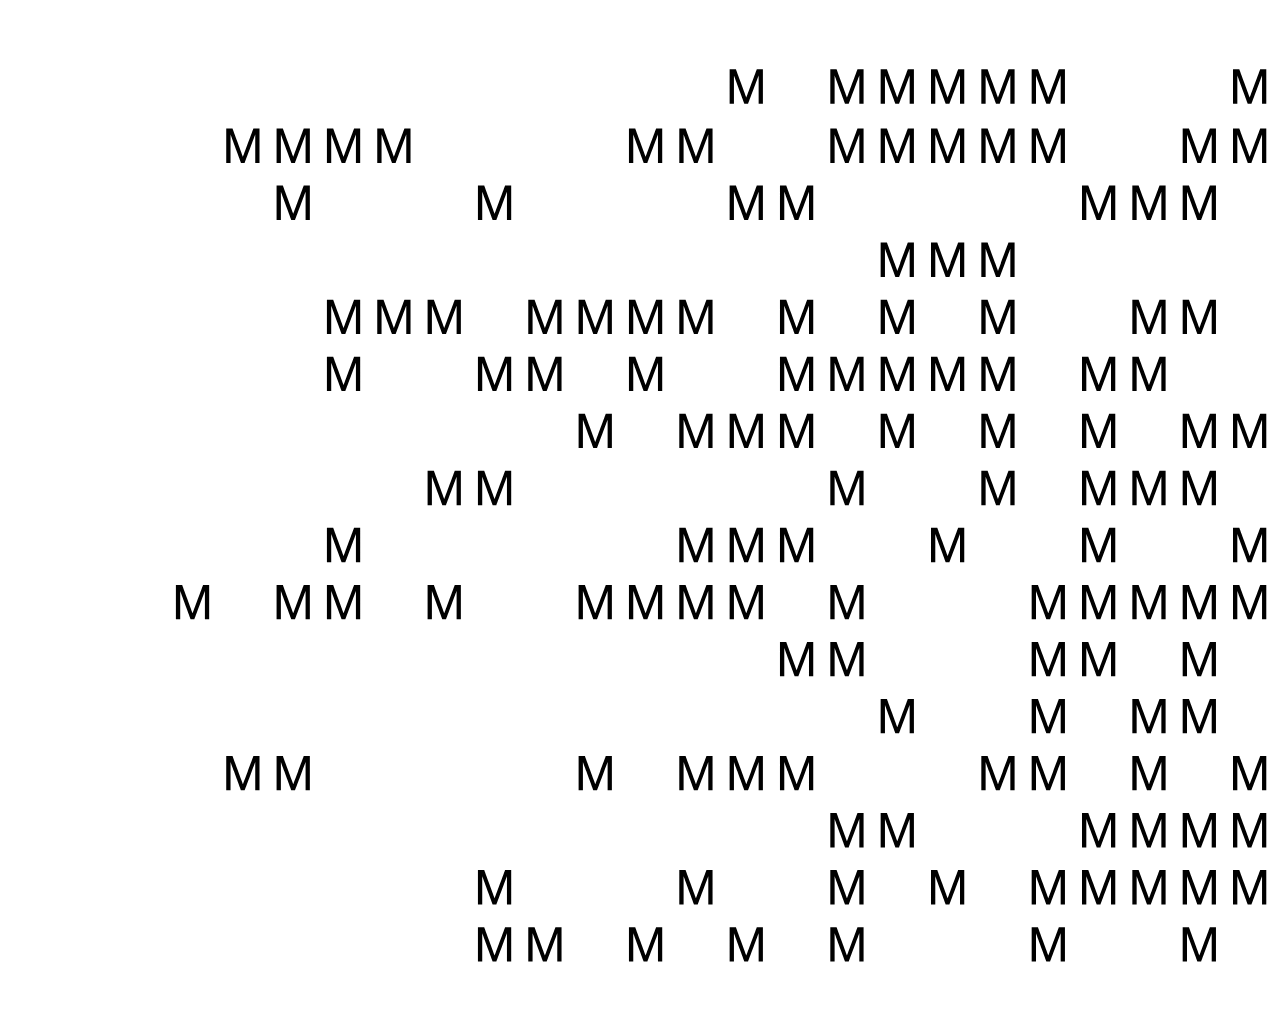
==== base_di_partenza/index.html @ 6d34a933 "Initial Commit" ====
<!DOCTYPE html>
<html lang="en">

<head>
    <meta charset="UTF-8">
    <meta http-equiv="X-UA-Compatible" content="IE=edge">
    <meta name="viewport" content="width=device-width, initial-scale=1.0">
    <!--aggiungi link al reset.css -->
    <title>Document</title>
</head>

<body>


    <!-- ARTWORK con "M" ripetute -->
    <svg xmlns="http://www.w3.org/2000/svg" viewBox="0 0 585 462" width="585" height="462"
        preserveAspectRatio="xMidYMid meet"
        style="width: 100%; height: 100%; transform: translate3d(0px, 0px, 0px); content-visibility: visible;">
        <defs>
            <clipPath id="__lottie_element_3372">
                <rect width="585" height="462" x="0" y="0"></rect>
            </clipPath>
        </defs>
        <g clip-path="url(#__lottie_element_3372)">
            <g fill="rgb(0,0,0)" font-size="22" font-family="Shne" font-style="normal" font-weight="normal" aria-label=" M M M M M M M M M M M M M M
            M M M M M M M M M M M M M M M M M M M M M
           M M M M M M M M M M M M M M M M M M M M M M M M M
            M M M M M M M M M M M M
            M M M M M M M M M M M M M M M M M M M
            M M M M M M M M M M M M M M M M M M M M M
            M M M M M M M M M M M M M M
           M M M M M M M M M M M M M M M M M
           M M M M M M M M M M M M M M M M M M M
            M M M M M M M M M M M M M M M M M M M M M M M
           M M M M M M M M M M M M
            M M M M M M M M M M M M
            M M M M M M M M M M M M M M M M M M M M M
            M M M M M M M M M M M
            M M M M M M M M M M M M M M M M M
            M M M M M M M M M M M M M M M M
           " transform="matrix(1,0,0,1,291,232)" opacity="1" style="display: block;">
                <g stroke-linecap="butt" stroke-linejoin="round" stroke-miterlimit="4"
                    transform="matrix(1,0,0,1,-33.238014221191406,-187.70428466796875)" opacity="0"
                    style="display: inherit;">
                    <g transform="scale(0.22,0.22)">
                        <g style="display: none;"></g>
                    </g>
                </g>
                <g stroke-linecap="butt" stroke-linejoin="round" stroke-miterlimit="4"
                    transform="matrix(1,0,0,1,-28.6619930267334,-187.70428466796875)" opacity="0"
                    style="display: inherit;">
                    <g transform="scale(0.22,0.22)">
                        <g transform="matrix(1,0,0,1,0,0)" opacity="1" style="display: block;">
                            <path
                                d=" M46.82899856567383,0 C46.82899856567383,0 68.98500061035156,-59.518001556396484 68.98500061035156,-59.518001556396484 C68.98500061035156,-59.518001556396484 68.98500061035156,0 68.98500061035156,0 C68.98500061035156,0 77.947998046875,0 77.947998046875,0 C77.947998046875,0 77.947998046875,-72.30799865722656 77.947998046875,-72.30799865722656 C77.947998046875,-72.30799865722656 65.15799713134766,-72.30799865722656 65.15799713134766,-72.30799865722656 C65.15799713134766,-72.30799865722656 43.10300064086914,-12.890999794006348 43.10300064086914,-12.890999794006348 C43.10300064086914,-12.890999794006348 21.14900016784668,-72.30799865722656 21.14900016784668,-72.30799865722656 C21.14900016784668,-72.30799865722656 7.955999851226807,-72.30799865722656 7.955999851226807,-72.30799865722656 C7.955999851226807,-72.30799865722656 7.955999851226807,0 7.955999851226807,0 C7.955999851226807,0 17.020000457763672,0 17.020000457763672,0 C17.020000457763672,0 17.020000457763672,-59.518001556396484 17.020000457763672,-59.518001556396484 C17.020000457763672,-59.518001556396484 39.07500076293945,0 39.07500076293945,0 C39.07500076293945,0 46.82899856567383,0 46.82899856567383,0z">
                            </path>
                            <g opacity="1" transform="matrix(1,0,0,1,0,0)"></g>
                        </g>
                    </g>
                </g>
                <g stroke-linecap="butt" stroke-linejoin="round" stroke-miterlimit="4"
                    transform="matrix(1,0,0,1,-9.940010070800781,-187.70428466796875)" opacity="0"
                    style="display: inherit;">
                    <g transform="scale(0.22,0.22)">
                        <g style="display: none;"></g>
                    </g>
                </g>
                <g stroke-linecap="butt" stroke-linejoin="round" stroke-miterlimit="4"
                    transform="matrix(1,0,0,1,-5.363988876342773,-187.70428466796875)" opacity="0"
                    style="display: inherit;">
                    <g transform="scale(0.22,0.22)">
                        <g transform="matrix(1,0,0,1,0,0)" opacity="1" style="display: block;">
                            <path
                                d=" M46.82899856567383,0 C46.82899856567383,0 68.98500061035156,-59.518001556396484 68.98500061035156,-59.518001556396484 C68.98500061035156,-59.518001556396484 68.98500061035156,0 68.98500061035156,0 C68.98500061035156,0 77.947998046875,0 77.947998046875,0 C77.947998046875,0 77.947998046875,-72.30799865722656 77.947998046875,-72.30799865722656 C77.947998046875,-72.30799865722656 65.15799713134766,-72.30799865722656 65.15799713134766,-72.30799865722656 C65.15799713134766,-72.30799865722656 43.10300064086914,-12.890999794006348 43.10300064086914,-12.890999794006348 C43.10300064086914,-12.890999794006348 21.14900016784668,-72.30799865722656 21.14900016784668,-72.30799865722656 C21.14900016784668,-72.30799865722656 7.955999851226807,-72.30799865722656 7.955999851226807,-72.30799865722656 C7.955999851226807,-72.30799865722656 7.955999851226807,0 7.955999851226807,0 C7.955999851226807,0 17.020000457763672,0 17.020000457763672,0 C17.020000457763672,0 17.020000457763672,-59.518001556396484 17.020000457763672,-59.518001556396484 C17.020000457763672,-59.518001556396484 39.07500076293945,0 39.07500076293945,0 C39.07500076293945,0 46.82899856567383,0 46.82899856567383,0z">
                            </path>
                            <g opacity="1" transform="matrix(1,0,0,1,0,0)"></g>
                        </g>
                    </g>
                </g>
                <g stroke-linecap="butt" stroke-linejoin="round" stroke-miterlimit="4"
                    transform="matrix(1,0,0,1,13.357994079589844,-187.70428466796875)" opacity="0"
                    style="display: inherit;">
                    <g transform="scale(0.22,0.22)">
                        <g style="display: none;"></g>
                    </g>
                </g>
                <g stroke-linecap="butt" stroke-linejoin="round" stroke-miterlimit="4"
                    transform="matrix(1,0,0,1,17.93400001525879,-187.70428466796875)" opacity="0"
                    style="display: inherit;">
                    <g transform="scale(0.22,0.22)">
                        <g transform="matrix(1,0,0,1,0,0)" opacity="1" style="display: block;">
                            <path
                                d=" M46.82899856567383,0 C46.82899856567383,0 68.98500061035156,-59.518001556396484 68.98500061035156,-59.518001556396484 C68.98500061035156,-59.518001556396484 68.98500061035156,0 68.98500061035156,0 C68.98500061035156,0 77.947998046875,0 77.947998046875,0 C77.947998046875,0 77.947998046875,-72.30799865722656 77.947998046875,-72.30799865722656 C77.947998046875,-72.30799865722656 65.15799713134766,-72.30799865722656 65.15799713134766,-72.30799865722656 C65.15799713134766,-72.30799865722656 43.10300064086914,-12.890999794006348 43.10300064086914,-12.890999794006348 C43.10300064086914,-12.890999794006348 21.14900016784668,-72.30799865722656 21.14900016784668,-72.30799865722656 C21.14900016784668,-72.30799865722656 7.955999851226807,-72.30799865722656 7.955999851226807,-72.30799865722656 C7.955999851226807,-72.30799865722656 7.955999851226807,0 7.955999851226807,0 C7.955999851226807,0 17.020000457763672,0 17.020000457763672,0 C17.020000457763672,0 17.020000457763672,-59.518001556396484 17.020000457763672,-59.518001556396484 C17.020000457763672,-59.518001556396484 39.07500076293945,0 39.07500076293945,0 C39.07500076293945,0 46.82899856567383,0 46.82899856567383,0z">
                            </path>
                            <g opacity="1" transform="matrix(1,0,0,1,0,0)"></g>
                        </g>
                    </g>
                </g>
                <g stroke-linecap="butt" stroke-linejoin="round" stroke-miterlimit="4"
                    transform="matrix(1,0,0,1,36.65599822998047,-187.70428466796875)" opacity="0"
                    style="display: inherit;">
                    <g transform="scale(0.22,0.22)">
                        <g style="display: none;"></g>
                    </g>
                </g>
                <g stroke-linecap="butt" stroke-linejoin="round" stroke-miterlimit="4"
                    transform="matrix(1,0,0,1,41.23198699951172,-187.70428466796875)" opacity="1"
                    style="display: inherit;">
                    <g transform="scale(0.22,0.22)">
                        <g transform="matrix(1,0,0,1,0,0)" opacity="1" style="display: block;">
                            <path
                                d=" M46.82899856567383,0 C46.82899856567383,0 68.98500061035156,-59.518001556396484 68.98500061035156,-59.518001556396484 C68.98500061035156,-59.518001556396484 68.98500061035156,0 68.98500061035156,0 C68.98500061035156,0 77.947998046875,0 77.947998046875,0 C77.947998046875,0 77.947998046875,-72.30799865722656 77.947998046875,-72.30799865722656 C77.947998046875,-72.30799865722656 65.15799713134766,-72.30799865722656 65.15799713134766,-72.30799865722656 C65.15799713134766,-72.30799865722656 43.10300064086914,-12.890999794006348 43.10300064086914,-12.890999794006348 C43.10300064086914,-12.890999794006348 21.14900016784668,-72.30799865722656 21.14900016784668,-72.30799865722656 C21.14900016784668,-72.30799865722656 7.955999851226807,-72.30799865722656 7.955999851226807,-72.30799865722656 C7.955999851226807,-72.30799865722656 7.955999851226807,0 7.955999851226807,0 C7.955999851226807,0 17.020000457763672,0 17.020000457763672,0 C17.020000457763672,0 17.020000457763672,-59.518001556396484 17.020000457763672,-59.518001556396484 C17.020000457763672,-59.518001556396484 39.07500076293945,0 39.07500076293945,0 C39.07500076293945,0 46.82899856567383,0 46.82899856567383,0z">
                            </path>
                            <g opacity="1" transform="matrix(1,0,0,1,0,0)"></g>
                        </g>
                    </g>
                </g>
                <g stroke-linecap="butt" stroke-linejoin="round" stroke-miterlimit="4"
                    transform="matrix(1,0,0,1,59.954002380371094,-187.70428466796875)" opacity="1"
                    style="display: inherit;">
                    <g transform="scale(0.22,0.22)">
                        <g style="display: none;"></g>
                    </g>
                </g>
                <g stroke-linecap="butt" stroke-linejoin="round" stroke-miterlimit="4"
                    transform="matrix(1,0,0,1,64.52999114990234,-187.70428466796875)" opacity="0"
                    style="display: inherit;">
                    <g transform="scale(0.22,0.22)">
                        <g transform="matrix(1,0,0,1,0,0)" opacity="1" style="display: block;">
                            <path
                                d=" M46.82899856567383,0 C46.82899856567383,0 68.98500061035156,-59.518001556396484 68.98500061035156,-59.518001556396484 C68.98500061035156,-59.518001556396484 68.98500061035156,0 68.98500061035156,0 C68.98500061035156,0 77.947998046875,0 77.947998046875,0 C77.947998046875,0 77.947998046875,-72.30799865722656 77.947998046875,-72.30799865722656 C77.947998046875,-72.30799865722656 65.15799713134766,-72.30799865722656 65.15799713134766,-72.30799865722656 C65.15799713134766,-72.30799865722656 43.10300064086914,-12.890999794006348 43.10300064086914,-12.890999794006348 C43.10300064086914,-12.890999794006348 21.14900016784668,-72.30799865722656 21.14900016784668,-72.30799865722656 C21.14900016784668,-72.30799865722656 7.955999851226807,-72.30799865722656 7.955999851226807,-72.30799865722656 C7.955999851226807,-72.30799865722656 7.955999851226807,0 7.955999851226807,0 C7.955999851226807,0 17.020000457763672,0 17.020000457763672,0 C17.020000457763672,0 17.020000457763672,-59.518001556396484 17.020000457763672,-59.518001556396484 C17.020000457763672,-59.518001556396484 39.07500076293945,0 39.07500076293945,0 C39.07500076293945,0 46.82899856567383,0 46.82899856567383,0z">
                            </path>
                            <g opacity="1" transform="matrix(1,0,0,1,0,0)"></g>
                        </g>
                    </g>
                </g>
                <g stroke-linecap="butt" stroke-linejoin="round" stroke-miterlimit="4"
                    transform="matrix(1,0,0,1,83.25200653076172,-187.70428466796875)" opacity="0"
                    style="display: inherit;">
                    <g transform="scale(0.22,0.22)">
                        <g style="display: none;"></g>
                    </g>
                </g>
                <g stroke-linecap="butt" stroke-linejoin="round" stroke-miterlimit="4"
                    transform="matrix(1,0,0,1,87.82799530029297,-187.70428466796875)" opacity="1"
                    style="display: inherit;">
                    <g transform="scale(0.22,0.22)">
                        <g transform="matrix(1,0,0,1,0,0)" opacity="1" style="display: block;">
                            <path
                                d=" M46.82899856567383,0 C46.82899856567383,0 68.98500061035156,-59.518001556396484 68.98500061035156,-59.518001556396484 C68.98500061035156,-59.518001556396484 68.98500061035156,0 68.98500061035156,0 C68.98500061035156,0 77.947998046875,0 77.947998046875,0 C77.947998046875,0 77.947998046875,-72.30799865722656 77.947998046875,-72.30799865722656 C77.947998046875,-72.30799865722656 65.15799713134766,-72.30799865722656 65.15799713134766,-72.30799865722656 C65.15799713134766,-72.30799865722656 43.10300064086914,-12.890999794006348 43.10300064086914,-12.890999794006348 C43.10300064086914,-12.890999794006348 21.14900016784668,-72.30799865722656 21.14900016784668,-72.30799865722656 C21.14900016784668,-72.30799865722656 7.955999851226807,-72.30799865722656 7.955999851226807,-72.30799865722656 C7.955999851226807,-72.30799865722656 7.955999851226807,0 7.955999851226807,0 C7.955999851226807,0 17.020000457763672,0 17.020000457763672,0 C17.020000457763672,0 17.020000457763672,-59.518001556396484 17.020000457763672,-59.518001556396484 C17.020000457763672,-59.518001556396484 39.07500076293945,0 39.07500076293945,0 C39.07500076293945,0 46.82899856567383,0 46.82899856567383,0z">
                            </path>
                            <g opacity="1" transform="matrix(1,0,0,1,0,0)"></g>
                        </g>
                    </g>
                </g>
                <g stroke-linecap="butt" stroke-linejoin="round" stroke-miterlimit="4"
                    transform="matrix(1,0,0,1,106.54999542236328,-187.70428466796875)" opacity="1"
                    style="display: inherit;">
                    <g transform="scale(0.22,0.22)">
                        <g style="display: none;"></g>
                    </g>
                </g>
                <g stroke-linecap="butt" stroke-linejoin="round" stroke-miterlimit="4"
                    transform="matrix(1,0,0,1,111.1259994506836,-187.70428466796875)" opacity="1"
                    style="display: inherit;">
                    <g transform="scale(0.22,0.22)">
                        <g transform="matrix(1,0,0,1,0,0)" opacity="1" style="display: block;">
                            <path
                                d=" M46.82899856567383,0 C46.82899856567383,0 68.98500061035156,-59.518001556396484 68.98500061035156,-59.518001556396484 C68.98500061035156,-59.518001556396484 68.98500061035156,0 68.98500061035156,0 C68.98500061035156,0 77.947998046875,0 77.947998046875,0 C77.947998046875,0 77.947998046875,-72.30799865722656 77.947998046875,-72.30799865722656 C77.947998046875,-72.30799865722656 65.15799713134766,-72.30799865722656 65.15799713134766,-72.30799865722656 C65.15799713134766,-72.30799865722656 43.10300064086914,-12.890999794006348 43.10300064086914,-12.890999794006348 C43.10300064086914,-12.890999794006348 21.14900016784668,-72.30799865722656 21.14900016784668,-72.30799865722656 C21.14900016784668,-72.30799865722656 7.955999851226807,-72.30799865722656 7.955999851226807,-72.30799865722656 C7.955999851226807,-72.30799865722656 7.955999851226807,0 7.955999851226807,0 C7.955999851226807,0 17.020000457763672,0 17.020000457763672,0 C17.020000457763672,0 17.020000457763672,-59.518001556396484 17.020000457763672,-59.518001556396484 C17.020000457763672,-59.518001556396484 39.07500076293945,0 39.07500076293945,0 C39.07500076293945,0 46.82899856567383,0 46.82899856567383,0z">
                            </path>
                            <g opacity="1" transform="matrix(1,0,0,1,0,0)"></g>
                        </g>
                    </g>
                </g>
                <g stroke-linecap="butt" stroke-linejoin="round" stroke-miterlimit="4"
                    transform="matrix(1,0,0,1,129.84800720214844,-187.70428466796875)" opacity="0"
                    style="display: inherit;">
                    <g transform="scale(0.22,0.22)">
                        <g style="display: none;"></g>
                    </g>
                </g>
                <g stroke-linecap="butt" stroke-linejoin="round" stroke-miterlimit="4"
                    transform="matrix(1,0,0,1,134.42401123046875,-187.70428466796875)" opacity="1"
                    style="display: inherit;">
                    <g transform="scale(0.22,0.22)">
                        <g transform="matrix(1,0,0,1,0,0)" opacity="1" style="display: block;">
                            <path
                                d=" M46.82899856567383,0 C46.82899856567383,0 68.98500061035156,-59.518001556396484 68.98500061035156,-59.518001556396484 C68.98500061035156,-59.518001556396484 68.98500061035156,0 68.98500061035156,0 C68.98500061035156,0 77.947998046875,0 77.947998046875,0 C77.947998046875,0 77.947998046875,-72.30799865722656 77.947998046875,-72.30799865722656 C77.947998046875,-72.30799865722656 65.15799713134766,-72.30799865722656 65.15799713134766,-72.30799865722656 C65.15799713134766,-72.30799865722656 43.10300064086914,-12.890999794006348 43.10300064086914,-12.890999794006348 C43.10300064086914,-12.890999794006348 21.14900016784668,-72.30799865722656 21.14900016784668,-72.30799865722656 C21.14900016784668,-72.30799865722656 7.955999851226807,-72.30799865722656 7.955999851226807,-72.30799865722656 C7.955999851226807,-72.30799865722656 7.955999851226807,0 7.955999851226807,0 C7.955999851226807,0 17.020000457763672,0 17.020000457763672,0 C17.020000457763672,0 17.020000457763672,-59.518001556396484 17.020000457763672,-59.518001556396484 C17.020000457763672,-59.518001556396484 39.07500076293945,0 39.07500076293945,0 C39.07500076293945,0 46.82899856567383,0 46.82899856567383,0z">
                            </path>
                            <g opacity="1" transform="matrix(1,0,0,1,0,0)"></g>
                        </g>
                    </g>
                </g>
                <g stroke-linecap="butt" stroke-linejoin="round" stroke-miterlimit="4"
                    transform="matrix(1,0,0,1,153.14599609375,-187.70428466796875)" opacity="1"
                    style="display: inherit;">
                    <g transform="scale(0.22,0.22)">
                        <g style="display: none;"></g>
                    </g>
                </g>
                <g stroke-linecap="butt" stroke-linejoin="round" stroke-miterlimit="4"
                    transform="matrix(1,0,0,1,157.72198486328125,-187.70428466796875)" opacity="1"
                    style="display: inherit;">
                    <g transform="scale(0.22,0.22)">
                        <g transform="matrix(1,0,0,1,0,0)" opacity="1" style="display: block;">
                            <path
                                d=" M46.82899856567383,0 C46.82899856567383,0 68.98500061035156,-59.518001556396484 68.98500061035156,-59.518001556396484 C68.98500061035156,-59.518001556396484 68.98500061035156,0 68.98500061035156,0 C68.98500061035156,0 77.947998046875,0 77.947998046875,0 C77.947998046875,0 77.947998046875,-72.30799865722656 77.947998046875,-72.30799865722656 C77.947998046875,-72.30799865722656 65.15799713134766,-72.30799865722656 65.15799713134766,-72.30799865722656 C65.15799713134766,-72.30799865722656 43.10300064086914,-12.890999794006348 43.10300064086914,-12.890999794006348 C43.10300064086914,-12.890999794006348 21.14900016784668,-72.30799865722656 21.14900016784668,-72.30799865722656 C21.14900016784668,-72.30799865722656 7.955999851226807,-72.30799865722656 7.955999851226807,-72.30799865722656 C7.955999851226807,-72.30799865722656 7.955999851226807,0 7.955999851226807,0 C7.955999851226807,0 17.020000457763672,0 17.020000457763672,0 C17.020000457763672,0 17.020000457763672,-59.518001556396484 17.020000457763672,-59.518001556396484 C17.020000457763672,-59.518001556396484 39.07500076293945,0 39.07500076293945,0 C39.07500076293945,0 46.82899856567383,0 46.82899856567383,0z">
                            </path>
                            <g opacity="1" transform="matrix(1,0,0,1,0,0)"></g>
                        </g>
                    </g>
                </g>
                <g stroke-linecap="butt" stroke-linejoin="round" stroke-miterlimit="4"
                    transform="matrix(1,0,0,1,176.44398498535156,-187.70428466796875)" opacity="1"
                    style="display: inherit;">
                    <g transform="scale(0.22,0.22)">
                        <g style="display: none;"></g>
                    </g>
                </g>
                <g stroke-linecap="butt" stroke-linejoin="round" stroke-miterlimit="4"
                    transform="matrix(1,0,0,1,181.01998901367188,-187.70428466796875)" opacity="1"
                    style="display: inherit;">
                    <g transform="scale(0.22,0.22)">
                        <g transform="matrix(1,0,0,1,0,0)" opacity="1" style="display: block;">
                            <path
                                d=" M46.82899856567383,0 C46.82899856567383,0 68.98500061035156,-59.518001556396484 68.98500061035156,-59.518001556396484 C68.98500061035156,-59.518001556396484 68.98500061035156,0 68.98500061035156,0 C68.98500061035156,0 77.947998046875,0 77.947998046875,0 C77.947998046875,0 77.947998046875,-72.30799865722656 77.947998046875,-72.30799865722656 C77.947998046875,-72.30799865722656 65.15799713134766,-72.30799865722656 65.15799713134766,-72.30799865722656 C65.15799713134766,-72.30799865722656 43.10300064086914,-12.890999794006348 43.10300064086914,-12.890999794006348 C43.10300064086914,-12.890999794006348 21.14900016784668,-72.30799865722656 21.14900016784668,-72.30799865722656 C21.14900016784668,-72.30799865722656 7.955999851226807,-72.30799865722656 7.955999851226807,-72.30799865722656 C7.955999851226807,-72.30799865722656 7.955999851226807,0 7.955999851226807,0 C7.955999851226807,0 17.020000457763672,0 17.020000457763672,0 C17.020000457763672,0 17.020000457763672,-59.518001556396484 17.020000457763672,-59.518001556396484 C17.020000457763672,-59.518001556396484 39.07500076293945,0 39.07500076293945,0 C39.07500076293945,0 46.82899856567383,0 46.82899856567383,0z">
                            </path>
                            <g opacity="1" transform="matrix(1,0,0,1,0,0)"></g>
                        </g>
                    </g>
                </g>
                <g stroke-linecap="butt" stroke-linejoin="round" stroke-miterlimit="4"
                    transform="matrix(1,0,0,1,199.7419891357422,-187.70428466796875)" opacity="0"
                    style="display: inherit;">
                    <g transform="scale(0.22,0.22)">
                        <g style="display: none;"></g>
                    </g>
                </g>
                <g stroke-linecap="butt" stroke-linejoin="round" stroke-miterlimit="4"
                    transform="matrix(1,0,0,1,204.3179931640625,-187.70428466796875)" opacity="0"
                    style="display: inherit;">
                    <g transform="scale(0.22,0.22)">
                        <g transform="matrix(1,0,0,1,0,0)" opacity="1" style="display: block;">
                            <path
                                d=" M46.82899856567383,0 C46.82899856567383,0 68.98500061035156,-59.518001556396484 68.98500061035156,-59.518001556396484 C68.98500061035156,-59.518001556396484 68.98500061035156,0 68.98500061035156,0 C68.98500061035156,0 77.947998046875,0 77.947998046875,0 C77.947998046875,0 77.947998046875,-72.30799865722656 77.947998046875,-72.30799865722656 C77.947998046875,-72.30799865722656 65.15799713134766,-72.30799865722656 65.15799713134766,-72.30799865722656 C65.15799713134766,-72.30799865722656 43.10300064086914,-12.890999794006348 43.10300064086914,-12.890999794006348 C43.10300064086914,-12.890999794006348 21.14900016784668,-72.30799865722656 21.14900016784668,-72.30799865722656 C21.14900016784668,-72.30799865722656 7.955999851226807,-72.30799865722656 7.955999851226807,-72.30799865722656 C7.955999851226807,-72.30799865722656 7.955999851226807,0 7.955999851226807,0 C7.955999851226807,0 17.020000457763672,0 17.020000457763672,0 C17.020000457763672,0 17.020000457763672,-59.518001556396484 17.020000457763672,-59.518001556396484 C17.020000457763672,-59.518001556396484 39.07500076293945,0 39.07500076293945,0 C39.07500076293945,0 46.82899856567383,0 46.82899856567383,0z">
                            </path>
                            <g opacity="1" transform="matrix(1,0,0,1,0,0)"></g>
                        </g>
                    </g>
                </g>
                <g stroke-linecap="butt" stroke-linejoin="round" stroke-miterlimit="4"
                    transform="matrix(1,0,0,1,223.0399932861328,-187.70428466796875)" opacity="0"
                    style="display: inherit;">
                    <g transform="scale(0.22,0.22)">
                        <g style="display: none;"></g>
                    </g>
                </g>
                <g stroke-linecap="butt" stroke-linejoin="round" stroke-miterlimit="4"
                    transform="matrix(1,0,0,1,227.61599731445312,-187.70428466796875)" opacity="0"
                    style="display: inherit;">
                    <g transform="scale(0.22,0.22)">
                        <g transform="matrix(1,0,0,1,0,0)" opacity="1" style="display: block;">
                            <path
                                d=" M46.82899856567383,0 C46.82899856567383,0 68.98500061035156,-59.518001556396484 68.98500061035156,-59.518001556396484 C68.98500061035156,-59.518001556396484 68.98500061035156,0 68.98500061035156,0 C68.98500061035156,0 77.947998046875,0 77.947998046875,0 C77.947998046875,0 77.947998046875,-72.30799865722656 77.947998046875,-72.30799865722656 C77.947998046875,-72.30799865722656 65.15799713134766,-72.30799865722656 65.15799713134766,-72.30799865722656 C65.15799713134766,-72.30799865722656 43.10300064086914,-12.890999794006348 43.10300064086914,-12.890999794006348 C43.10300064086914,-12.890999794006348 21.14900016784668,-72.30799865722656 21.14900016784668,-72.30799865722656 C21.14900016784668,-72.30799865722656 7.955999851226807,-72.30799865722656 7.955999851226807,-72.30799865722656 C7.955999851226807,-72.30799865722656 7.955999851226807,0 7.955999851226807,0 C7.955999851226807,0 17.020000457763672,0 17.020000457763672,0 C17.020000457763672,0 17.020000457763672,-59.518001556396484 17.020000457763672,-59.518001556396484 C17.020000457763672,-59.518001556396484 39.07500076293945,0 39.07500076293945,0 C39.07500076293945,0 46.82899856567383,0 46.82899856567383,0z">
                            </path>
                            <g opacity="1" transform="matrix(1,0,0,1,0,0)"></g>
                        </g>
                    </g>
                </g>
                <g stroke-linecap="butt" stroke-linejoin="round" stroke-miterlimit="4"
                    transform="matrix(1,0,0,1,246.33799743652344,-187.70428466796875)" opacity="1"
                    style="display: inherit;">
                    <g transform="scale(0.22,0.22)">
                        <g style="display: none;"></g>
                    </g>
                </g>
                <g stroke-linecap="butt" stroke-linejoin="round" stroke-miterlimit="4"
                    transform="matrix(1,0,0,1,250.9139862060547,-187.70428466796875)" opacity="0"
                    style="display: inherit;">
                    <g transform="scale(0.22,0.22)">
                        <g transform="matrix(1,0,0,1,0,0)" opacity="1" style="display: block;">
                            <path
                                d=" M46.82899856567383,0 C46.82899856567383,0 68.98500061035156,-59.518001556396484 68.98500061035156,-59.518001556396484 C68.98500061035156,-59.518001556396484 68.98500061035156,0 68.98500061035156,0 C68.98500061035156,0 77.947998046875,0 77.947998046875,0 C77.947998046875,0 77.947998046875,-72.30799865722656 77.947998046875,-72.30799865722656 C77.947998046875,-72.30799865722656 65.15799713134766,-72.30799865722656 65.15799713134766,-72.30799865722656 C65.15799713134766,-72.30799865722656 43.10300064086914,-12.890999794006348 43.10300064086914,-12.890999794006348 C43.10300064086914,-12.890999794006348 21.14900016784668,-72.30799865722656 21.14900016784668,-72.30799865722656 C21.14900016784668,-72.30799865722656 7.955999851226807,-72.30799865722656 7.955999851226807,-72.30799865722656 C7.955999851226807,-72.30799865722656 7.955999851226807,0 7.955999851226807,0 C7.955999851226807,0 17.020000457763672,0 17.020000457763672,0 C17.020000457763672,0 17.020000457763672,-59.518001556396484 17.020000457763672,-59.518001556396484 C17.020000457763672,-59.518001556396484 39.07500076293945,0 39.07500076293945,0 C39.07500076293945,0 46.82899856567383,0 46.82899856567383,0z">
                            </path>
                            <g opacity="1" transform="matrix(1,0,0,1,0,0)"></g>
                        </g>
                    </g>
                </g>
                <g stroke-linecap="butt" stroke-linejoin="round" stroke-miterlimit="4"
                    transform="matrix(1,0,0,1,269.6360168457031,-187.70428466796875)" opacity="0"
                    style="display: inherit;">
                    <g transform="scale(0.22,0.22)">
                        <g style="display: none;"></g>
                    </g>
                </g>
                <g stroke-linecap="butt" stroke-linejoin="round" stroke-miterlimit="4"
                    transform="matrix(1,0,0,1,274.2120056152344,-187.70428466796875)" opacity="1"
                    style="display: inherit;">
                    <g transform="scale(0.22,0.22)">
                        <g transform="matrix(1,0,0,1,0,0)" opacity="1" style="display: block;">
                            <path
                                d=" M46.82899856567383,0 C46.82899856567383,0 68.98500061035156,-59.518001556396484 68.98500061035156,-59.518001556396484 C68.98500061035156,-59.518001556396484 68.98500061035156,0 68.98500061035156,0 C68.98500061035156,0 77.947998046875,0 77.947998046875,0 C77.947998046875,0 77.947998046875,-72.30799865722656 77.947998046875,-72.30799865722656 C77.947998046875,-72.30799865722656 65.15799713134766,-72.30799865722656 65.15799713134766,-72.30799865722656 C65.15799713134766,-72.30799865722656 43.10300064086914,-12.890999794006348 43.10300064086914,-12.890999794006348 C43.10300064086914,-12.890999794006348 21.14900016784668,-72.30799865722656 21.14900016784668,-72.30799865722656 C21.14900016784668,-72.30799865722656 7.955999851226807,-72.30799865722656 7.955999851226807,-72.30799865722656 C7.955999851226807,-72.30799865722656 7.955999851226807,0 7.955999851226807,0 C7.955999851226807,0 17.020000457763672,0 17.020000457763672,0 C17.020000457763672,0 17.020000457763672,-59.518001556396484 17.020000457763672,-59.518001556396484 C17.020000457763672,-59.518001556396484 39.07500076293945,0 39.07500076293945,0 C39.07500076293945,0 46.82899856567383,0 46.82899856567383,0z">
                            </path>
                            <g opacity="1" transform="matrix(1,0,0,1,0,0)"></g>
                        </g>
                    </g>
                </g>
                <g stroke-linecap="butt" stroke-linejoin="round" stroke-miterlimit="4" style="display: inherit;">
                    <g transform="scale(0.22,0.22)">
                        <g style="display: none;"></g>
                    </g>
                </g>
                <g stroke-linecap="butt" stroke-linejoin="round" stroke-miterlimit="4"
                    transform="matrix(1,0,0,1,-196.3240203857422,-160.30429077148438)" opacity="1"
                    style="display: inherit;">
                    <g transform="scale(0.22,0.22)">
                        <g style="display: none;"></g>
                    </g>
                </g>
                <g stroke-linecap="butt" stroke-linejoin="round" stroke-miterlimit="4"
                    transform="matrix(1,0,0,1,-191.7480010986328,-160.30429077148438)" opacity="1"
                    style="display: inherit;">
                    <g transform="scale(0.22,0.22)">
                        <g transform="matrix(1,0,0,1,0,0)" opacity="1" style="display: block;">
                            <path
                                d=" M46.82899856567383,0 C46.82899856567383,0 68.98500061035156,-59.518001556396484 68.98500061035156,-59.518001556396484 C68.98500061035156,-59.518001556396484 68.98500061035156,0 68.98500061035156,0 C68.98500061035156,0 77.947998046875,0 77.947998046875,0 C77.947998046875,0 77.947998046875,-72.30799865722656 77.947998046875,-72.30799865722656 C77.947998046875,-72.30799865722656 65.15799713134766,-72.30799865722656 65.15799713134766,-72.30799865722656 C65.15799713134766,-72.30799865722656 43.10300064086914,-12.890999794006348 43.10300064086914,-12.890999794006348 C43.10300064086914,-12.890999794006348 21.14900016784668,-72.30799865722656 21.14900016784668,-72.30799865722656 C21.14900016784668,-72.30799865722656 7.955999851226807,-72.30799865722656 7.955999851226807,-72.30799865722656 C7.955999851226807,-72.30799865722656 7.955999851226807,0 7.955999851226807,0 C7.955999851226807,0 17.020000457763672,0 17.020000457763672,0 C17.020000457763672,0 17.020000457763672,-59.518001556396484 17.020000457763672,-59.518001556396484 C17.020000457763672,-59.518001556396484 39.07500076293945,0 39.07500076293945,0 C39.07500076293945,0 46.82899856567383,0 46.82899856567383,0z">
                            </path>
                            <g opacity="1" transform="matrix(1,0,0,1,0,0)"></g>
                        </g>
                    </g>
                </g>
                <g stroke-linecap="butt" stroke-linejoin="round" stroke-miterlimit="4"
                    transform="matrix(1,0,0,1,-173.02601623535156,-160.30429077148438)" opacity="1"
                    style="display: inherit;">
                    <g transform="scale(0.22,0.22)">
                        <g style="display: none;"></g>
                    </g>
                </g>
                <g stroke-linecap="butt" stroke-linejoin="round" stroke-miterlimit="4"
                    transform="matrix(1,0,0,1,-168.4499969482422,-160.30429077148438)" opacity="1"
                    style="display: inherit;">
                    <g transform="scale(0.22,0.22)">
                        <g transform="matrix(1,0,0,1,0,0)" opacity="1" style="display: block;">
                            <path
                                d=" M46.82899856567383,0 C46.82899856567383,0 68.98500061035156,-59.518001556396484 68.98500061035156,-59.518001556396484 C68.98500061035156,-59.518001556396484 68.98500061035156,0 68.98500061035156,0 C68.98500061035156,0 77.947998046875,0 77.947998046875,0 C77.947998046875,0 77.947998046875,-72.30799865722656 77.947998046875,-72.30799865722656 C77.947998046875,-72.30799865722656 65.15799713134766,-72.30799865722656 65.15799713134766,-72.30799865722656 C65.15799713134766,-72.30799865722656 43.10300064086914,-12.890999794006348 43.10300064086914,-12.890999794006348 C43.10300064086914,-12.890999794006348 21.14900016784668,-72.30799865722656 21.14900016784668,-72.30799865722656 C21.14900016784668,-72.30799865722656 7.955999851226807,-72.30799865722656 7.955999851226807,-72.30799865722656 C7.955999851226807,-72.30799865722656 7.955999851226807,0 7.955999851226807,0 C7.955999851226807,0 17.020000457763672,0 17.020000457763672,0 C17.020000457763672,0 17.020000457763672,-59.518001556396484 17.020000457763672,-59.518001556396484 C17.020000457763672,-59.518001556396484 39.07500076293945,0 39.07500076293945,0 C39.07500076293945,0 46.82899856567383,0 46.82899856567383,0z">
                            </path>
                            <g opacity="1" transform="matrix(1,0,0,1,0,0)"></g>
                        </g>
                    </g>
                </g>
                <g stroke-linecap="butt" stroke-linejoin="round" stroke-miterlimit="4"
                    transform="matrix(1,0,0,1,-149.72801208496094,-160.30429077148438)" opacity="0"
                    style="display: inherit;">
                    <g transform="scale(0.22,0.22)">
                        <g style="display: none;"></g>
                    </g>
                </g>
                <g stroke-linecap="butt" stroke-linejoin="round" stroke-miterlimit="4"
                    transform="matrix(1,0,0,1,-145.15200805664062,-160.30429077148438)" opacity="1"
                    style="display: inherit;">
                    <g transform="scale(0.22,0.22)">
                        <g transform="matrix(1,0,0,1,0,0)" opacity="1" style="display: block;">
                            <path
                                d=" M46.82899856567383,0 C46.82899856567383,0 68.98500061035156,-59.518001556396484 68.98500061035156,-59.518001556396484 C68.98500061035156,-59.518001556396484 68.98500061035156,0 68.98500061035156,0 C68.98500061035156,0 77.947998046875,0 77.947998046875,0 C77.947998046875,0 77.947998046875,-72.30799865722656 77.947998046875,-72.30799865722656 C77.947998046875,-72.30799865722656 65.15799713134766,-72.30799865722656 65.15799713134766,-72.30799865722656 C65.15799713134766,-72.30799865722656 43.10300064086914,-12.890999794006348 43.10300064086914,-12.890999794006348 C43.10300064086914,-12.890999794006348 21.14900016784668,-72.30799865722656 21.14900016784668,-72.30799865722656 C21.14900016784668,-72.30799865722656 7.955999851226807,-72.30799865722656 7.955999851226807,-72.30799865722656 C7.955999851226807,-72.30799865722656 7.955999851226807,0 7.955999851226807,0 C7.955999851226807,0 17.020000457763672,0 17.020000457763672,0 C17.020000457763672,0 17.020000457763672,-59.518001556396484 17.020000457763672,-59.518001556396484 C17.020000457763672,-59.518001556396484 39.07500076293945,0 39.07500076293945,0 C39.07500076293945,0 46.82899856567383,0 46.82899856567383,0z">
                            </path>
                            <g opacity="1" transform="matrix(1,0,0,1,0,0)"></g>
                        </g>
                    </g>
                </g>
                <g stroke-linecap="butt" stroke-linejoin="round" stroke-miterlimit="4"
                    transform="matrix(1,0,0,1,-126.43000793457031,-160.30429077148438)" opacity="0"
                    style="display: inherit;">
                    <g transform="scale(0.22,0.22)">
                        <g style="display: none;"></g>
                    </g>
                </g>
                <g stroke-linecap="butt" stroke-linejoin="round" stroke-miterlimit="4"
                    transform="matrix(1,0,0,1,-121.85401916503906,-160.30429077148438)" opacity="1"
                    style="display: inherit;">
                    <g transform="scale(0.22,0.22)">
                        <g transform="matrix(1,0,0,1,0,0)" opacity="1" style="display: block;">
                            <path
                                d=" M46.82899856567383,0 C46.82899856567383,0 68.98500061035156,-59.518001556396484 68.98500061035156,-59.518001556396484 C68.98500061035156,-59.518001556396484 68.98500061035156,0 68.98500061035156,0 C68.98500061035156,0 77.947998046875,0 77.947998046875,0 C77.947998046875,0 77.947998046875,-72.30799865722656 77.947998046875,-72.30799865722656 C77.947998046875,-72.30799865722656 65.15799713134766,-72.30799865722656 65.15799713134766,-72.30799865722656 C65.15799713134766,-72.30799865722656 43.10300064086914,-12.890999794006348 43.10300064086914,-12.890999794006348 C43.10300064086914,-12.890999794006348 21.14900016784668,-72.30799865722656 21.14900016784668,-72.30799865722656 C21.14900016784668,-72.30799865722656 7.955999851226807,-72.30799865722656 7.955999851226807,-72.30799865722656 C7.955999851226807,-72.30799865722656 7.955999851226807,0 7.955999851226807,0 C7.955999851226807,0 17.020000457763672,0 17.020000457763672,0 C17.020000457763672,0 17.020000457763672,-59.518001556396484 17.020000457763672,-59.518001556396484 C17.020000457763672,-59.518001556396484 39.07500076293945,0 39.07500076293945,0 C39.07500076293945,0 46.82899856567383,0 46.82899856567383,0z">
                            </path>
                            <g opacity="1" transform="matrix(1,0,0,1,0,0)"></g>
                        </g>
                    </g>
                </g>
                <g stroke-linecap="butt" stroke-linejoin="round" stroke-miterlimit="4"
                    transform="matrix(1,0,0,1,-103.13199615478516,-160.30429077148438)" opacity="0"
                    style="display: inherit;">
                    <g transform="scale(0.22,0.22)">
                        <g style="display: none;"></g>
                    </g>
                </g>
                <g stroke-linecap="butt" stroke-linejoin="round" stroke-miterlimit="4"
                    transform="matrix(1,0,0,1,-98.5560073852539,-160.30429077148438)" opacity="0"
                    style="display: inherit;">
                    <g transform="scale(0.22,0.22)">
                        <g transform="matrix(1,0,0,1,0,0)" opacity="1" style="display: block;">
                            <path
                                d=" M46.82899856567383,0 C46.82899856567383,0 68.98500061035156,-59.518001556396484 68.98500061035156,-59.518001556396484 C68.98500061035156,-59.518001556396484 68.98500061035156,0 68.98500061035156,0 C68.98500061035156,0 77.947998046875,0 77.947998046875,0 C77.947998046875,0 77.947998046875,-72.30799865722656 77.947998046875,-72.30799865722656 C77.947998046875,-72.30799865722656 65.15799713134766,-72.30799865722656 65.15799713134766,-72.30799865722656 C65.15799713134766,-72.30799865722656 43.10300064086914,-12.890999794006348 43.10300064086914,-12.890999794006348 C43.10300064086914,-12.890999794006348 21.14900016784668,-72.30799865722656 21.14900016784668,-72.30799865722656 C21.14900016784668,-72.30799865722656 7.955999851226807,-72.30799865722656 7.955999851226807,-72.30799865722656 C7.955999851226807,-72.30799865722656 7.955999851226807,0 7.955999851226807,0 C7.955999851226807,0 17.020000457763672,0 17.020000457763672,0 C17.020000457763672,0 17.020000457763672,-59.518001556396484 17.020000457763672,-59.518001556396484 C17.020000457763672,-59.518001556396484 39.07500076293945,0 39.07500076293945,0 C39.07500076293945,0 46.82899856567383,0 46.82899856567383,0z">
                            </path>
                            <g opacity="1" transform="matrix(1,0,0,1,0,0)"></g>
                        </g>
                    </g>
                </g>
                <g stroke-linecap="butt" stroke-linejoin="round" stroke-miterlimit="4"
                    transform="matrix(1,0,0,1,-79.83399200439453,-160.30429077148438)" opacity="0"
                    style="display: inherit;">
                    <g transform="scale(0.22,0.22)">
                        <g style="display: none;"></g>
                    </g>
                </g>
                <g stroke-linecap="butt" stroke-linejoin="round" stroke-miterlimit="4"
                    transform="matrix(1,0,0,1,-75.25800323486328,-160.30429077148438)" opacity="0"
                    style="display: inherit;">
                    <g transform="scale(0.22,0.22)">
                        <g transform="matrix(1,0,0,1,0,0)" opacity="1" style="display: block;">
                            <path
                                d=" M46.82899856567383,0 C46.82899856567383,0 68.98500061035156,-59.518001556396484 68.98500061035156,-59.518001556396484 C68.98500061035156,-59.518001556396484 68.98500061035156,0 68.98500061035156,0 C68.98500061035156,0 77.947998046875,0 77.947998046875,0 C77.947998046875,0 77.947998046875,-72.30799865722656 77.947998046875,-72.30799865722656 C77.947998046875,-72.30799865722656 65.15799713134766,-72.30799865722656 65.15799713134766,-72.30799865722656 C65.15799713134766,-72.30799865722656 43.10300064086914,-12.890999794006348 43.10300064086914,-12.890999794006348 C43.10300064086914,-12.890999794006348 21.14900016784668,-72.30799865722656 21.14900016784668,-72.30799865722656 C21.14900016784668,-72.30799865722656 7.955999851226807,-72.30799865722656 7.955999851226807,-72.30799865722656 C7.955999851226807,-72.30799865722656 7.955999851226807,0 7.955999851226807,0 C7.955999851226807,0 17.020000457763672,0 17.020000457763672,0 C17.020000457763672,0 17.020000457763672,-59.518001556396484 17.020000457763672,-59.518001556396484 C17.020000457763672,-59.518001556396484 39.07500076293945,0 39.07500076293945,0 C39.07500076293945,0 46.82899856567383,0 46.82899856567383,0z">
                            </path>
                            <g opacity="1" transform="matrix(1,0,0,1,0,0)"></g>
                        </g>
                    </g>
                </g>
                <g stroke-linecap="butt" stroke-linejoin="round" stroke-miterlimit="4"
                    transform="matrix(1,0,0,1,-56.536006927490234,-160.30429077148438)" opacity="1"
                    style="display: inherit;">
                    <g transform="scale(0.22,0.22)">
                        <g style="display: none;"></g>
                    </g>
                </g>
                <g stroke-linecap="butt" stroke-linejoin="round" stroke-miterlimit="4"
                    transform="matrix(1,0,0,1,-51.959999084472656,-160.30429077148438)" opacity="0"
                    style="display: inherit;">
                    <g transform="scale(0.22,0.22)">
                        <g transform="matrix(1,0,0,1,0,0)" opacity="1" style="display: block;">
                            <path
                                d=" M46.82899856567383,0 C46.82899856567383,0 68.98500061035156,-59.518001556396484 68.98500061035156,-59.518001556396484 C68.98500061035156,-59.518001556396484 68.98500061035156,0 68.98500061035156,0 C68.98500061035156,0 77.947998046875,0 77.947998046875,0 C77.947998046875,0 77.947998046875,-72.30799865722656 77.947998046875,-72.30799865722656 C77.947998046875,-72.30799865722656 65.15799713134766,-72.30799865722656 65.15799713134766,-72.30799865722656 C65.15799713134766,-72.30799865722656 43.10300064086914,-12.890999794006348 43.10300064086914,-12.890999794006348 C43.10300064086914,-12.890999794006348 21.14900016784668,-72.30799865722656 21.14900016784668,-72.30799865722656 C21.14900016784668,-72.30799865722656 7.955999851226807,-72.30799865722656 7.955999851226807,-72.30799865722656 C7.955999851226807,-72.30799865722656 7.955999851226807,0 7.955999851226807,0 C7.955999851226807,0 17.020000457763672,0 17.020000457763672,0 C17.020000457763672,0 17.020000457763672,-59.518001556396484 17.020000457763672,-59.518001556396484 C17.020000457763672,-59.518001556396484 39.07500076293945,0 39.07500076293945,0 C39.07500076293945,0 46.82899856567383,0 46.82899856567383,0z">
                            </path>
                            <g opacity="1" transform="matrix(1,0,0,1,0,0)"></g>
                        </g>
                    </g>
                </g>
                <g stroke-linecap="butt" stroke-linejoin="round" stroke-miterlimit="4"
                    transform="matrix(1,0,0,1,-33.23800277709961,-160.30429077148438)" opacity="1"
                    style="display: inherit;">
                    <g transform="scale(0.22,0.22)">
                        <g style="display: none;"></g>
                    </g>
                </g>
                <g stroke-linecap="butt" stroke-linejoin="round" stroke-miterlimit="4"
                    transform="matrix(1,0,0,1,-28.661996841430664,-160.30429077148438)" opacity="0"
                    style="display: inherit;">
                    <g transform="scale(0.22,0.22)">
                        <g transform="matrix(1,0,0,1,0,0)" opacity="1" style="display: block;">
                            <path
                                d=" M46.82899856567383,0 C46.82899856567383,0 68.98500061035156,-59.518001556396484 68.98500061035156,-59.518001556396484 C68.98500061035156,-59.518001556396484 68.98500061035156,0 68.98500061035156,0 C68.98500061035156,0 77.947998046875,0 77.947998046875,0 C77.947998046875,0 77.947998046875,-72.30799865722656 77.947998046875,-72.30799865722656 C77.947998046875,-72.30799865722656 65.15799713134766,-72.30799865722656 65.15799713134766,-72.30799865722656 C65.15799713134766,-72.30799865722656 43.10300064086914,-12.890999794006348 43.10300064086914,-12.890999794006348 C43.10300064086914,-12.890999794006348 21.14900016784668,-72.30799865722656 21.14900016784668,-72.30799865722656 C21.14900016784668,-72.30799865722656 7.955999851226807,-72.30799865722656 7.955999851226807,-72.30799865722656 C7.955999851226807,-72.30799865722656 7.955999851226807,0 7.955999851226807,0 C7.955999851226807,0 17.020000457763672,0 17.020000457763672,0 C17.020000457763672,0 17.020000457763672,-59.518001556396484 17.020000457763672,-59.518001556396484 C17.020000457763672,-59.518001556396484 39.07500076293945,0 39.07500076293945,0 C39.07500076293945,0 46.82899856567383,0 46.82899856567383,0z">
                            </path>
                            <g opacity="1" transform="matrix(1,0,0,1,0,0)"></g>
                        </g>
                    </g>
                </g>
                <g stroke-linecap="butt" stroke-linejoin="round" stroke-miterlimit="4"
                    transform="matrix(1,0,0,1,-9.939996719360352,-160.30429077148438)" opacity="0"
                    style="display: inherit;">
                    <g transform="scale(0.22,0.22)">
                        <g style="display: none;"></g>
                    </g>
                </g>
                <g stroke-linecap="butt" stroke-linejoin="round" stroke-miterlimit="4"
                    transform="matrix(1,0,0,1,-5.364006042480469,-160.30429077148438)" opacity="1"
                    style="display: inherit;">
                    <g transform="scale(0.22,0.22)">
                        <g transform="matrix(1,0,0,1,0,0)" opacity="1" style="display: block;">
                            <path
                                d=" M46.82899856567383,0 C46.82899856567383,0 68.98500061035156,-59.518001556396484 68.98500061035156,-59.518001556396484 C68.98500061035156,-59.518001556396484 68.98500061035156,0 68.98500061035156,0 C68.98500061035156,0 77.947998046875,0 77.947998046875,0 C77.947998046875,0 77.947998046875,-72.30799865722656 77.947998046875,-72.30799865722656 C77.947998046875,-72.30799865722656 65.15799713134766,-72.30799865722656 65.15799713134766,-72.30799865722656 C65.15799713134766,-72.30799865722656 43.10300064086914,-12.890999794006348 43.10300064086914,-12.890999794006348 C43.10300064086914,-12.890999794006348 21.14900016784668,-72.30799865722656 21.14900016784668,-72.30799865722656 C21.14900016784668,-72.30799865722656 7.955999851226807,-72.30799865722656 7.955999851226807,-72.30799865722656 C7.955999851226807,-72.30799865722656 7.955999851226807,0 7.955999851226807,0 C7.955999851226807,0 17.020000457763672,0 17.020000457763672,0 C17.020000457763672,0 17.020000457763672,-59.518001556396484 17.020000457763672,-59.518001556396484 C17.020000457763672,-59.518001556396484 39.07500076293945,0 39.07500076293945,0 C39.07500076293945,0 46.82899856567383,0 46.82899856567383,0z">
                            </path>
                            <g opacity="1" transform="matrix(1,0,0,1,0,0)"></g>
                        </g>
                    </g>
                </g>
                <g stroke-linecap="butt" stroke-linejoin="round" stroke-miterlimit="4"
                    transform="matrix(1,0,0,1,13.357992172241211,-160.30429077148438)" opacity="0"
                    style="display: inherit;">
                    <g transform="scale(0.22,0.22)">
                        <g style="display: none;"></g>
                    </g>
                </g>
                <g stroke-linecap="butt" stroke-linejoin="round" stroke-miterlimit="4"
                    transform="matrix(1,0,0,1,17.933998107910156,-160.30429077148438)" opacity="1"
                    style="display: inherit;">
                    <g transform="scale(0.22,0.22)">
                        <g transform="matrix(1,0,0,1,0,0)" opacity="1" style="display: block;">
                            <path
                                d=" M46.82899856567383,0 C46.82899856567383,0 68.98500061035156,-59.518001556396484 68.98500061035156,-59.518001556396484 C68.98500061035156,-59.518001556396484 68.98500061035156,0 68.98500061035156,0 C68.98500061035156,0 77.947998046875,0 77.947998046875,0 C77.947998046875,0 77.947998046875,-72.30799865722656 77.947998046875,-72.30799865722656 C77.947998046875,-72.30799865722656 65.15799713134766,-72.30799865722656 65.15799713134766,-72.30799865722656 C65.15799713134766,-72.30799865722656 43.10300064086914,-12.890999794006348 43.10300064086914,-12.890999794006348 C43.10300064086914,-12.890999794006348 21.14900016784668,-72.30799865722656 21.14900016784668,-72.30799865722656 C21.14900016784668,-72.30799865722656 7.955999851226807,-72.30799865722656 7.955999851226807,-72.30799865722656 C7.955999851226807,-72.30799865722656 7.955999851226807,0 7.955999851226807,0 C7.955999851226807,0 17.020000457763672,0 17.020000457763672,0 C17.020000457763672,0 17.020000457763672,-59.518001556396484 17.020000457763672,-59.518001556396484 C17.020000457763672,-59.518001556396484 39.07500076293945,0 39.07500076293945,0 C39.07500076293945,0 46.82899856567383,0 46.82899856567383,0z">
                            </path>
                            <g opacity="1" transform="matrix(1,0,0,1,0,0)"></g>
                        </g>
                    </g>
                </g>
                <g stroke-linecap="butt" stroke-linejoin="round" stroke-miterlimit="4"
                    transform="matrix(1,0,0,1,36.6559944152832,-160.30429077148438)" opacity="1"
                    style="display: inherit;">
                    <g transform="scale(0.22,0.22)">
                        <g style="display: none;"></g>
                    </g>
                </g>
                <g stroke-linecap="butt" stroke-linejoin="round" stroke-miterlimit="4"
                    transform="matrix(1,0,0,1,41.23200225830078,-160.30429077148438)" opacity="0"
                    style="display: inherit;">
                    <g transform="scale(0.22,0.22)">
                        <g transform="matrix(1,0,0,1,0,0)" opacity="1" style="display: block;">
                            <path
                                d=" M46.82899856567383,0 C46.82899856567383,0 68.98500061035156,-59.518001556396484 68.98500061035156,-59.518001556396484 C68.98500061035156,-59.518001556396484 68.98500061035156,0 68.98500061035156,0 C68.98500061035156,0 77.947998046875,0 77.947998046875,0 C77.947998046875,0 77.947998046875,-72.30799865722656 77.947998046875,-72.30799865722656 C77.947998046875,-72.30799865722656 65.15799713134766,-72.30799865722656 65.15799713134766,-72.30799865722656 C65.15799713134766,-72.30799865722656 43.10300064086914,-12.890999794006348 43.10300064086914,-12.890999794006348 C43.10300064086914,-12.890999794006348 21.14900016784668,-72.30799865722656 21.14900016784668,-72.30799865722656 C21.14900016784668,-72.30799865722656 7.955999851226807,-72.30799865722656 7.955999851226807,-72.30799865722656 C7.955999851226807,-72.30799865722656 7.955999851226807,0 7.955999851226807,0 C7.955999851226807,0 17.020000457763672,0 17.020000457763672,0 C17.020000457763672,0 17.020000457763672,-59.518001556396484 17.020000457763672,-59.518001556396484 C17.020000457763672,-59.518001556396484 39.07500076293945,0 39.07500076293945,0 C39.07500076293945,0 46.82899856567383,0 46.82899856567383,0z">
                            </path>
                            <g opacity="1" transform="matrix(1,0,0,1,0,0)"></g>
                        </g>
                    </g>
                </g>
                <g stroke-linecap="butt" stroke-linejoin="round" stroke-miterlimit="4"
                    transform="matrix(1,0,0,1,59.95399856567383,-160.30429077148438)" opacity="1"
                    style="display: inherit;">
                    <g transform="scale(0.22,0.22)">
                        <g style="display: none;"></g>
                    </g>
                </g>
                <g stroke-linecap="butt" stroke-linejoin="round" stroke-miterlimit="4"
                    transform="matrix(1,0,0,1,64.5300064086914,-160.30429077148438)" opacity="0"
                    style="display: inherit;">
                    <g transform="scale(0.22,0.22)">
                        <g transform="matrix(1,0,0,1,0,0)" opacity="1" style="display: block;">
                            <path
                                d=" M46.82899856567383,0 C46.82899856567383,0 68.98500061035156,-59.518001556396484 68.98500061035156,-59.518001556396484 C68.98500061035156,-59.518001556396484 68.98500061035156,0 68.98500061035156,0 C68.98500061035156,0 77.947998046875,0 77.947998046875,0 C77.947998046875,0 77.947998046875,-72.30799865722656 77.947998046875,-72.30799865722656 C77.947998046875,-72.30799865722656 65.15799713134766,-72.30799865722656 65.15799713134766,-72.30799865722656 C65.15799713134766,-72.30799865722656 43.10300064086914,-12.890999794006348 43.10300064086914,-12.890999794006348 C43.10300064086914,-12.890999794006348 21.14900016784668,-72.30799865722656 21.14900016784668,-72.30799865722656 C21.14900016784668,-72.30799865722656 7.955999851226807,-72.30799865722656 7.955999851226807,-72.30799865722656 C7.955999851226807,-72.30799865722656 7.955999851226807,0 7.955999851226807,0 C7.955999851226807,0 17.020000457763672,0 17.020000457763672,0 C17.020000457763672,0 17.020000457763672,-59.518001556396484 17.020000457763672,-59.518001556396484 C17.020000457763672,-59.518001556396484 39.07500076293945,0 39.07500076293945,0 C39.07500076293945,0 46.82899856567383,0 46.82899856567383,0z">
                            </path>
                            <g opacity="1" transform="matrix(1,0,0,1,0,0)"></g>
                        </g>
                    </g>
                </g>
                <g stroke-linecap="butt" stroke-linejoin="round" stroke-miterlimit="4"
                    transform="matrix(1,0,0,1,83.25200653076172,-160.30429077148438)" opacity="0"
                    style="display: inherit;">
                    <g transform="scale(0.22,0.22)">
                        <g style="display: none;"></g>
                    </g>
                </g>
                <g stroke-linecap="butt" stroke-linejoin="round" stroke-miterlimit="4"
                    transform="matrix(1,0,0,1,87.82799530029297,-160.30429077148438)" opacity="1"
                    style="display: inherit;">
                    <g transform="scale(0.22,0.22)">
                        <g transform="matrix(1,0,0,1,0,0)" opacity="1" style="display: block;">
                            <path
                                d=" M46.82899856567383,0 C46.82899856567383,0 68.98500061035156,-59.518001556396484 68.98500061035156,-59.518001556396484 C68.98500061035156,-59.518001556396484 68.98500061035156,0 68.98500061035156,0 C68.98500061035156,0 77.947998046875,0 77.947998046875,0 C77.947998046875,0 77.947998046875,-72.30799865722656 77.947998046875,-72.30799865722656 C77.947998046875,-72.30799865722656 65.15799713134766,-72.30799865722656 65.15799713134766,-72.30799865722656 C65.15799713134766,-72.30799865722656 43.10300064086914,-12.890999794006348 43.10300064086914,-12.890999794006348 C43.10300064086914,-12.890999794006348 21.14900016784668,-72.30799865722656 21.14900016784668,-72.30799865722656 C21.14900016784668,-72.30799865722656 7.955999851226807,-72.30799865722656 7.955999851226807,-72.30799865722656 C7.955999851226807,-72.30799865722656 7.955999851226807,0 7.955999851226807,0 C7.955999851226807,0 17.020000457763672,0 17.020000457763672,0 C17.020000457763672,0 17.020000457763672,-59.518001556396484 17.020000457763672,-59.518001556396484 C17.020000457763672,-59.518001556396484 39.07500076293945,0 39.07500076293945,0 C39.07500076293945,0 46.82899856567383,0 46.82899856567383,0z">
                            </path>
                            <g opacity="1" transform="matrix(1,0,0,1,0,0)"></g>
                        </g>
                    </g>
                </g>
                <g stroke-linecap="butt" stroke-linejoin="round" stroke-miterlimit="4"
                    transform="matrix(1,0,0,1,106.55001068115234,-160.30429077148438)" opacity="1"
                    style="display: inherit;">
                    <g transform="scale(0.22,0.22)">
                        <g style="display: none;"></g>
                    </g>
                </g>
                <g stroke-linecap="butt" stroke-linejoin="round" stroke-miterlimit="4"
                    transform="matrix(1,0,0,1,111.1259994506836,-160.30429077148438)" opacity="1"
                    style="display: inherit;">
                    <g transform="scale(0.22,0.22)">
                        <g transform="matrix(1,0,0,1,0,0)" opacity="1" style="display: block;">
                            <path
                                d=" M46.82899856567383,0 C46.82899856567383,0 68.98500061035156,-59.518001556396484 68.98500061035156,-59.518001556396484 C68.98500061035156,-59.518001556396484 68.98500061035156,0 68.98500061035156,0 C68.98500061035156,0 77.947998046875,0 77.947998046875,0 C77.947998046875,0 77.947998046875,-72.30799865722656 77.947998046875,-72.30799865722656 C77.947998046875,-72.30799865722656 65.15799713134766,-72.30799865722656 65.15799713134766,-72.30799865722656 C65.15799713134766,-72.30799865722656 43.10300064086914,-12.890999794006348 43.10300064086914,-12.890999794006348 C43.10300064086914,-12.890999794006348 21.14900016784668,-72.30799865722656 21.14900016784668,-72.30799865722656 C21.14900016784668,-72.30799865722656 7.955999851226807,-72.30799865722656 7.955999851226807,-72.30799865722656 C7.955999851226807,-72.30799865722656 7.955999851226807,0 7.955999851226807,0 C7.955999851226807,0 17.020000457763672,0 17.020000457763672,0 C17.020000457763672,0 17.020000457763672,-59.518001556396484 17.020000457763672,-59.518001556396484 C17.020000457763672,-59.518001556396484 39.07500076293945,0 39.07500076293945,0 C39.07500076293945,0 46.82899856567383,0 46.82899856567383,0z">
                            </path>
                            <g opacity="1" transform="matrix(1,0,0,1,0,0)"></g>
                        </g>
                    </g>
                </g>
                <g stroke-linecap="butt" stroke-linejoin="round" stroke-miterlimit="4"
                    transform="matrix(1,0,0,1,129.8480224609375,-160.30429077148438)" opacity="0"
                    style="display: inherit;">
                    <g transform="scale(0.22,0.22)">
                        <g style="display: none;"></g>
                    </g>
                </g>
                <g stroke-linecap="butt" stroke-linejoin="round" stroke-miterlimit="4"
                    transform="matrix(1,0,0,1,134.42401123046875,-160.30429077148438)" opacity="1"
                    style="display: inherit;">
                    <g transform="scale(0.22,0.22)">
                        <g transform="matrix(1,0,0,1,0,0)" opacity="1" style="display: block;">
                            <path
                                d=" M46.82899856567383,0 C46.82899856567383,0 68.98500061035156,-59.518001556396484 68.98500061035156,-59.518001556396484 C68.98500061035156,-59.518001556396484 68.98500061035156,0 68.98500061035156,0 C68.98500061035156,0 77.947998046875,0 77.947998046875,0 C77.947998046875,0 77.947998046875,-72.30799865722656 77.947998046875,-72.30799865722656 C77.947998046875,-72.30799865722656 65.15799713134766,-72.30799865722656 65.15799713134766,-72.30799865722656 C65.15799713134766,-72.30799865722656 43.10300064086914,-12.890999794006348 43.10300064086914,-12.890999794006348 C43.10300064086914,-12.890999794006348 21.14900016784668,-72.30799865722656 21.14900016784668,-72.30799865722656 C21.14900016784668,-72.30799865722656 7.955999851226807,-72.30799865722656 7.955999851226807,-72.30799865722656 C7.955999851226807,-72.30799865722656 7.955999851226807,0 7.955999851226807,0 C7.955999851226807,0 17.020000457763672,0 17.020000457763672,0 C17.020000457763672,0 17.020000457763672,-59.518001556396484 17.020000457763672,-59.518001556396484 C17.020000457763672,-59.518001556396484 39.07500076293945,0 39.07500076293945,0 C39.07500076293945,0 46.82899856567383,0 46.82899856567383,0z">
                            </path>
                            <g opacity="1" transform="matrix(1,0,0,1,0,0)"></g>
                        </g>
                    </g>
                </g>
                <g stroke-linecap="butt" stroke-linejoin="round" stroke-miterlimit="4"
                    transform="matrix(1,0,0,1,153.14598083496094,-160.30429077148438)" opacity="1"
                    style="display: inherit;">
                    <g transform="scale(0.22,0.22)">
                        <g style="display: none;"></g>
                    </g>
                </g>
                <g stroke-linecap="butt" stroke-linejoin="round" stroke-miterlimit="4"
                    transform="matrix(1,0,0,1,157.7220001220703,-160.30429077148438)" opacity="1"
                    style="display: inherit;">
                    <g transform="scale(0.22,0.22)">
                        <g transform="matrix(1,0,0,1,0,0)" opacity="1" style="display: block;">
                            <path
                                d=" M46.82899856567383,0 C46.82899856567383,0 68.98500061035156,-59.518001556396484 68.98500061035156,-59.518001556396484 C68.98500061035156,-59.518001556396484 68.98500061035156,0 68.98500061035156,0 C68.98500061035156,0 77.947998046875,0 77.947998046875,0 C77.947998046875,0 77.947998046875,-72.30799865722656 77.947998046875,-72.30799865722656 C77.947998046875,-72.30799865722656 65.15799713134766,-72.30799865722656 65.15799713134766,-72.30799865722656 C65.15799713134766,-72.30799865722656 43.10300064086914,-12.890999794006348 43.10300064086914,-12.890999794006348 C43.10300064086914,-12.890999794006348 21.14900016784668,-72.30799865722656 21.14900016784668,-72.30799865722656 C21.14900016784668,-72.30799865722656 7.955999851226807,-72.30799865722656 7.955999851226807,-72.30799865722656 C7.955999851226807,-72.30799865722656 7.955999851226807,0 7.955999851226807,0 C7.955999851226807,0 17.020000457763672,0 17.020000457763672,0 C17.020000457763672,0 17.020000457763672,-59.518001556396484 17.020000457763672,-59.518001556396484 C17.020000457763672,-59.518001556396484 39.07500076293945,0 39.07500076293945,0 C39.07500076293945,0 46.82899856567383,0 46.82899856567383,0z">
                            </path>
                            <g opacity="1" transform="matrix(1,0,0,1,0,0)"></g>
                        </g>
                    </g>
                </g>
                <g stroke-linecap="butt" stroke-linejoin="round" stroke-miterlimit="4"
                    transform="matrix(1,0,0,1,176.44398498535156,-160.30429077148438)" opacity="0"
                    style="display: inherit;">
                    <g transform="scale(0.22,0.22)">
                        <g style="display: none;"></g>
                    </g>
                </g>
                <g stroke-linecap="butt" stroke-linejoin="round" stroke-miterlimit="4"
                    transform="matrix(1,0,0,1,181.02000427246094,-160.30429077148438)" opacity="1"
                    style="display: inherit;">
                    <g transform="scale(0.22,0.22)">
                        <g transform="matrix(1,0,0,1,0,0)" opacity="1" style="display: block;">
                            <path
                                d=" M46.82899856567383,0 C46.82899856567383,0 68.98500061035156,-59.518001556396484 68.98500061035156,-59.518001556396484 C68.98500061035156,-59.518001556396484 68.98500061035156,0 68.98500061035156,0 C68.98500061035156,0 77.947998046875,0 77.947998046875,0 C77.947998046875,0 77.947998046875,-72.30799865722656 77.947998046875,-72.30799865722656 C77.947998046875,-72.30799865722656 65.15799713134766,-72.30799865722656 65.15799713134766,-72.30799865722656 C65.15799713134766,-72.30799865722656 43.10300064086914,-12.890999794006348 43.10300064086914,-12.890999794006348 C43.10300064086914,-12.890999794006348 21.14900016784668,-72.30799865722656 21.14900016784668,-72.30799865722656 C21.14900016784668,-72.30799865722656 7.955999851226807,-72.30799865722656 7.955999851226807,-72.30799865722656 C7.955999851226807,-72.30799865722656 7.955999851226807,0 7.955999851226807,0 C7.955999851226807,0 17.020000457763672,0 17.020000457763672,0 C17.020000457763672,0 17.020000457763672,-59.518001556396484 17.020000457763672,-59.518001556396484 C17.020000457763672,-59.518001556396484 39.07500076293945,0 39.07500076293945,0 C39.07500076293945,0 46.82899856567383,0 46.82899856567383,0z">
                            </path>
                            <g opacity="1" transform="matrix(1,0,0,1,0,0)"></g>
                        </g>
                    </g>
                </g>
                <g stroke-linecap="butt" stroke-linejoin="round" stroke-miterlimit="4"
                    transform="matrix(1,0,0,1,199.7419891357422,-160.30429077148438)" opacity="1"
                    style="display: inherit;">
                    <g transform="scale(0.22,0.22)">
                        <g style="display: none;"></g>
                    </g>
                </g>
                <g stroke-linecap="butt" stroke-linejoin="round" stroke-miterlimit="4"
                    transform="matrix(1,0,0,1,204.31797790527344,-160.30429077148438)" opacity="0"
                    style="display: inherit;">
                    <g transform="scale(0.22,0.22)">
                        <g transform="matrix(1,0,0,1,0,0)" opacity="1" style="display: block;">
                            <path
                                d=" M46.82899856567383,0 C46.82899856567383,0 68.98500061035156,-59.518001556396484 68.98500061035156,-59.518001556396484 C68.98500061035156,-59.518001556396484 68.98500061035156,0 68.98500061035156,0 C68.98500061035156,0 77.947998046875,0 77.947998046875,0 C77.947998046875,0 77.947998046875,-72.30799865722656 77.947998046875,-72.30799865722656 C77.947998046875,-72.30799865722656 65.15799713134766,-72.30799865722656 65.15799713134766,-72.30799865722656 C65.15799713134766,-72.30799865722656 43.10300064086914,-12.890999794006348 43.10300064086914,-12.890999794006348 C43.10300064086914,-12.890999794006348 21.14900016784668,-72.30799865722656 21.14900016784668,-72.30799865722656 C21.14900016784668,-72.30799865722656 7.955999851226807,-72.30799865722656 7.955999851226807,-72.30799865722656 C7.955999851226807,-72.30799865722656 7.955999851226807,0 7.955999851226807,0 C7.955999851226807,0 17.020000457763672,0 17.020000457763672,0 C17.020000457763672,0 17.020000457763672,-59.518001556396484 17.020000457763672,-59.518001556396484 C17.020000457763672,-59.518001556396484 39.07500076293945,0 39.07500076293945,0 C39.07500076293945,0 46.82899856567383,0 46.82899856567383,0z">
                            </path>
                            <g opacity="1" transform="matrix(1,0,0,1,0,0)"></g>
                        </g>
                    </g>
                </g>
                <g stroke-linecap="butt" stroke-linejoin="round" stroke-miterlimit="4"
                    transform="matrix(1,0,0,1,223.0399932861328,-160.30429077148438)" opacity="1"
                    style="display: inherit;">
                    <g transform="scale(0.22,0.22)">
                        <g style="display: none;"></g>
                    </g>
                </g>
                <g stroke-linecap="butt" stroke-linejoin="round" stroke-miterlimit="4"
                    transform="matrix(1,0,0,1,227.61598205566406,-160.30429077148438)" opacity="0"
                    style="display: inherit;">
                    <g transform="scale(0.22,0.22)">
                        <g transform="matrix(1,0,0,1,0,0)" opacity="1" style="display: block;">
                            <path
                                d=" M46.82899856567383,0 C46.82899856567383,0 68.98500061035156,-59.518001556396484 68.98500061035156,-59.518001556396484 C68.98500061035156,-59.518001556396484 68.98500061035156,0 68.98500061035156,0 C68.98500061035156,0 77.947998046875,0 77.947998046875,0 C77.947998046875,0 77.947998046875,-72.30799865722656 77.947998046875,-72.30799865722656 C77.947998046875,-72.30799865722656 65.15799713134766,-72.30799865722656 65.15799713134766,-72.30799865722656 C65.15799713134766,-72.30799865722656 43.10300064086914,-12.890999794006348 43.10300064086914,-12.890999794006348 C43.10300064086914,-12.890999794006348 21.14900016784668,-72.30799865722656 21.14900016784668,-72.30799865722656 C21.14900016784668,-72.30799865722656 7.955999851226807,-72.30799865722656 7.955999851226807,-72.30799865722656 C7.955999851226807,-72.30799865722656 7.955999851226807,0 7.955999851226807,0 C7.955999851226807,0 17.020000457763672,0 17.020000457763672,0 C17.020000457763672,0 17.020000457763672,-59.518001556396484 17.020000457763672,-59.518001556396484 C17.020000457763672,-59.518001556396484 39.07500076293945,0 39.07500076293945,0 C39.07500076293945,0 46.82899856567383,0 46.82899856567383,0z">
                            </path>
                            <g opacity="1" transform="matrix(1,0,0,1,0,0)"></g>
                        </g>
                    </g>
                </g>
                <g stroke-linecap="butt" stroke-linejoin="round" stroke-miterlimit="4"
                    transform="matrix(1,0,0,1,246.33799743652344,-160.30429077148438)" opacity="0"
                    style="display: inherit;">
                    <g transform="scale(0.22,0.22)">
                        <g style="display: none;"></g>
                    </g>
                </g>
                <g stroke-linecap="butt" stroke-linejoin="round" stroke-miterlimit="4"
                    transform="matrix(1,0,0,1,250.9139862060547,-160.30429077148438)" opacity="1"
                    style="display: inherit;">
                    <g transform="scale(0.22,0.22)">
                        <g transform="matrix(1,0,0,1,0,0)" opacity="1" style="display: block;">
                            <path
                                d=" M46.82899856567383,0 C46.82899856567383,0 68.98500061035156,-59.518001556396484 68.98500061035156,-59.518001556396484 C68.98500061035156,-59.518001556396484 68.98500061035156,0 68.98500061035156,0 C68.98500061035156,0 77.947998046875,0 77.947998046875,0 C77.947998046875,0 77.947998046875,-72.30799865722656 77.947998046875,-72.30799865722656 C77.947998046875,-72.30799865722656 65.15799713134766,-72.30799865722656 65.15799713134766,-72.30799865722656 C65.15799713134766,-72.30799865722656 43.10300064086914,-12.890999794006348 43.10300064086914,-12.890999794006348 C43.10300064086914,-12.890999794006348 21.14900016784668,-72.30799865722656 21.14900016784668,-72.30799865722656 C21.14900016784668,-72.30799865722656 7.955999851226807,-72.30799865722656 7.955999851226807,-72.30799865722656 C7.955999851226807,-72.30799865722656 7.955999851226807,0 7.955999851226807,0 C7.955999851226807,0 17.020000457763672,0 17.020000457763672,0 C17.020000457763672,0 17.020000457763672,-59.518001556396484 17.020000457763672,-59.518001556396484 C17.020000457763672,-59.518001556396484 39.07500076293945,0 39.07500076293945,0 C39.07500076293945,0 46.82899856567383,0 46.82899856567383,0z">
                            </path>
                            <g opacity="1" transform="matrix(1,0,0,1,0,0)"></g>
                        </g>
                    </g>
                </g>
                <g stroke-linecap="butt" stroke-linejoin="round" stroke-miterlimit="4"
                    transform="matrix(1,0,0,1,269.6360168457031,-160.30429077148438)" opacity="0"
                    style="display: inherit;">
                    <g transform="scale(0.22,0.22)">
                        <g style="display: none;"></g>
                    </g>
                </g>
                <g stroke-linecap="butt" stroke-linejoin="round" stroke-miterlimit="4"
                    transform="matrix(1,0,0,1,274.2120056152344,-160.30429077148438)" opacity="1"
                    style="display: inherit;">
                    <g transform="scale(0.22,0.22)">
                        <g transform="matrix(1,0,0,1,0,0)" opacity="1" style="display: block;">
                            <path
                                d=" M46.82899856567383,0 C46.82899856567383,0 68.98500061035156,-59.518001556396484 68.98500061035156,-59.518001556396484 C68.98500061035156,-59.518001556396484 68.98500061035156,0 68.98500061035156,0 C68.98500061035156,0 77.947998046875,0 77.947998046875,0 C77.947998046875,0 77.947998046875,-72.30799865722656 77.947998046875,-72.30799865722656 C77.947998046875,-72.30799865722656 65.15799713134766,-72.30799865722656 65.15799713134766,-72.30799865722656 C65.15799713134766,-72.30799865722656 43.10300064086914,-12.890999794006348 43.10300064086914,-12.890999794006348 C43.10300064086914,-12.890999794006348 21.14900016784668,-72.30799865722656 21.14900016784668,-72.30799865722656 C21.14900016784668,-72.30799865722656 7.955999851226807,-72.30799865722656 7.955999851226807,-72.30799865722656 C7.955999851226807,-72.30799865722656 7.955999851226807,0 7.955999851226807,0 C7.955999851226807,0 17.020000457763672,0 17.020000457763672,0 C17.020000457763672,0 17.020000457763672,-59.518001556396484 17.020000457763672,-59.518001556396484 C17.020000457763672,-59.518001556396484 39.07500076293945,0 39.07500076293945,0 C39.07500076293945,0 46.82899856567383,0 46.82899856567383,0z">
                            </path>
                            <g opacity="1" transform="matrix(1,0,0,1,0,0)"></g>
                        </g>
                    </g>
                </g>
                <g stroke-linecap="butt" stroke-linejoin="round" stroke-miterlimit="4" style="display: inherit;">
                    <g transform="scale(0.22,0.22)">
                        <g style="display: none;"></g>
                    </g>
                </g>
                <g stroke-linecap="butt" stroke-linejoin="round" stroke-miterlimit="4"
                    transform="matrix(1,0,0,1,-284.94000244140625,-133.904296875)" opacity="0"
                    style="display: inherit;">
                    <g transform="scale(0.22,0.22)">
                        <g transform="matrix(1,0,0,1,0,0)" opacity="1" style="display: block;">
                            <path
                                d=" M46.82899856567383,0 C46.82899856567383,0 68.98500061035156,-59.518001556396484 68.98500061035156,-59.518001556396484 C68.98500061035156,-59.518001556396484 68.98500061035156,0 68.98500061035156,0 C68.98500061035156,0 77.947998046875,0 77.947998046875,0 C77.947998046875,0 77.947998046875,-72.30799865722656 77.947998046875,-72.30799865722656 C77.947998046875,-72.30799865722656 65.15799713134766,-72.30799865722656 65.15799713134766,-72.30799865722656 C65.15799713134766,-72.30799865722656 43.10300064086914,-12.890999794006348 43.10300064086914,-12.890999794006348 C43.10300064086914,-12.890999794006348 21.14900016784668,-72.30799865722656 21.14900016784668,-72.30799865722656 C21.14900016784668,-72.30799865722656 7.955999851226807,-72.30799865722656 7.955999851226807,-72.30799865722656 C7.955999851226807,-72.30799865722656 7.955999851226807,0 7.955999851226807,0 C7.955999851226807,0 17.020000457763672,0 17.020000457763672,0 C17.020000457763672,0 17.020000457763672,-59.518001556396484 17.020000457763672,-59.518001556396484 C17.020000457763672,-59.518001556396484 39.07500076293945,0 39.07500076293945,0 C39.07500076293945,0 46.82899856567383,0 46.82899856567383,0z">
                            </path>
                            <g opacity="1" transform="matrix(1,0,0,1,0,0)"></g>
                        </g>
                    </g>
                </g>
                <g stroke-linecap="butt" stroke-linejoin="round" stroke-miterlimit="4"
                    transform="matrix(1,0,0,1,-266.2179870605469,-133.904296875)" opacity="1" style="display: inherit;">
                    <g transform="scale(0.22,0.22)">
                        <g style="display: none;"></g>
                    </g>
                </g>
                <g stroke-linecap="butt" stroke-linejoin="round" stroke-miterlimit="4"
                    transform="matrix(1,0,0,1,-261.6419982910156,-133.904296875)" opacity="0" style="display: inherit;">
                    <g transform="scale(0.22,0.22)">
                        <g transform="matrix(1,0,0,1,0,0)" opacity="1" style="display: block;">
                            <path
                                d=" M46.82899856567383,0 C46.82899856567383,0 68.98500061035156,-59.518001556396484 68.98500061035156,-59.518001556396484 C68.98500061035156,-59.518001556396484 68.98500061035156,0 68.98500061035156,0 C68.98500061035156,0 77.947998046875,0 77.947998046875,0 C77.947998046875,0 77.947998046875,-72.30799865722656 77.947998046875,-72.30799865722656 C77.947998046875,-72.30799865722656 65.15799713134766,-72.30799865722656 65.15799713134766,-72.30799865722656 C65.15799713134766,-72.30799865722656 43.10300064086914,-12.890999794006348 43.10300064086914,-12.890999794006348 C43.10300064086914,-12.890999794006348 21.14900016784668,-72.30799865722656 21.14900016784668,-72.30799865722656 C21.14900016784668,-72.30799865722656 7.955999851226807,-72.30799865722656 7.955999851226807,-72.30799865722656 C7.955999851226807,-72.30799865722656 7.955999851226807,0 7.955999851226807,0 C7.955999851226807,0 17.020000457763672,0 17.020000457763672,0 C17.020000457763672,0 17.020000457763672,-59.518001556396484 17.020000457763672,-59.518001556396484 C17.020000457763672,-59.518001556396484 39.07500076293945,0 39.07500076293945,0 C39.07500076293945,0 46.82899856567383,0 46.82899856567383,0z">
                            </path>
                            <g opacity="1" transform="matrix(1,0,0,1,0,0)"></g>
                        </g>
                    </g>
                </g>
                <g stroke-linecap="butt" stroke-linejoin="round" stroke-miterlimit="4"
                    transform="matrix(1,0,0,1,-242.9199981689453,-133.904296875)" opacity="0" style="display: inherit;">
                    <g transform="scale(0.22,0.22)">
                        <g style="display: none;"></g>
                    </g>
                </g>
                <g stroke-linecap="butt" stroke-linejoin="round" stroke-miterlimit="4"
                    transform="matrix(1,0,0,1,-238.34400939941406,-133.904296875)" opacity="0"
                    style="display: inherit;">
                    <g transform="scale(0.22,0.22)">
                        <g transform="matrix(1,0,0,1,0,0)" opacity="1" style="display: block;">
                            <path
                                d=" M46.82899856567383,0 C46.82899856567383,0 68.98500061035156,-59.518001556396484 68.98500061035156,-59.518001556396484 C68.98500061035156,-59.518001556396484 68.98500061035156,0 68.98500061035156,0 C68.98500061035156,0 77.947998046875,0 77.947998046875,0 C77.947998046875,0 77.947998046875,-72.30799865722656 77.947998046875,-72.30799865722656 C77.947998046875,-72.30799865722656 65.15799713134766,-72.30799865722656 65.15799713134766,-72.30799865722656 C65.15799713134766,-72.30799865722656 43.10300064086914,-12.890999794006348 43.10300064086914,-12.890999794006348 C43.10300064086914,-12.890999794006348 21.14900016784668,-72.30799865722656 21.14900016784668,-72.30799865722656 C21.14900016784668,-72.30799865722656 7.955999851226807,-72.30799865722656 7.955999851226807,-72.30799865722656 C7.955999851226807,-72.30799865722656 7.955999851226807,0 7.955999851226807,0 C7.955999851226807,0 17.020000457763672,0 17.020000457763672,0 C17.020000457763672,0 17.020000457763672,-59.518001556396484 17.020000457763672,-59.518001556396484 C17.020000457763672,-59.518001556396484 39.07500076293945,0 39.07500076293945,0 C39.07500076293945,0 46.82899856567383,0 46.82899856567383,0z">
                            </path>
                            <g opacity="1" transform="matrix(1,0,0,1,0,0)"></g>
                        </g>
                    </g>
                </g>
                <g stroke-linecap="butt" stroke-linejoin="round" stroke-miterlimit="4"
                    transform="matrix(1,0,0,1,-219.6219940185547,-133.904296875)" opacity="1" style="display: inherit;">
                    <g transform="scale(0.22,0.22)">
                        <g style="display: none;"></g>
                    </g>
                </g>
                <g stroke-linecap="butt" stroke-linejoin="round" stroke-miterlimit="4"
                    transform="matrix(1,0,0,1,-215.04600524902344,-133.904296875)" opacity="0"
                    style="display: inherit;">
                    <g transform="scale(0.22,0.22)">
                        <g transform="matrix(1,0,0,1,0,0)" opacity="1" style="display: block;">
                            <path
                                d=" M46.82899856567383,0 C46.82899856567383,0 68.98500061035156,-59.518001556396484 68.98500061035156,-59.518001556396484 C68.98500061035156,-59.518001556396484 68.98500061035156,0 68.98500061035156,0 C68.98500061035156,0 77.947998046875,0 77.947998046875,0 C77.947998046875,0 77.947998046875,-72.30799865722656 77.947998046875,-72.30799865722656 C77.947998046875,-72.30799865722656 65.15799713134766,-72.30799865722656 65.15799713134766,-72.30799865722656 C65.15799713134766,-72.30799865722656 43.10300064086914,-12.890999794006348 43.10300064086914,-12.890999794006348 C43.10300064086914,-12.890999794006348 21.14900016784668,-72.30799865722656 21.14900016784668,-72.30799865722656 C21.14900016784668,-72.30799865722656 7.955999851226807,-72.30799865722656 7.955999851226807,-72.30799865722656 C7.955999851226807,-72.30799865722656 7.955999851226807,0 7.955999851226807,0 C7.955999851226807,0 17.020000457763672,0 17.020000457763672,0 C17.020000457763672,0 17.020000457763672,-59.518001556396484 17.020000457763672,-59.518001556396484 C17.020000457763672,-59.518001556396484 39.07500076293945,0 39.07500076293945,0 C39.07500076293945,0 46.82899856567383,0 46.82899856567383,0z">
                            </path>
                            <g opacity="1" transform="matrix(1,0,0,1,0,0)"></g>
                        </g>
                    </g>
                </g>
                <g stroke-linecap="butt" stroke-linejoin="round" stroke-miterlimit="4"
                    transform="matrix(1,0,0,1,-196.32400512695312,-133.904296875)" opacity="1"
                    style="display: inherit;">
                    <g transform="scale(0.22,0.22)">
                        <g style="display: none;"></g>
                    </g>
                </g>
                <g stroke-linecap="butt" stroke-linejoin="round" stroke-miterlimit="4"
                    transform="matrix(1,0,0,1,-191.7480010986328,-133.904296875)" opacity="0" style="display: inherit;">
                    <g transform="scale(0.22,0.22)">
                        <g transform="matrix(1,0,0,1,0,0)" opacity="1" style="display: block;">
                            <path
                                d=" M46.82899856567383,0 C46.82899856567383,0 68.98500061035156,-59.518001556396484 68.98500061035156,-59.518001556396484 C68.98500061035156,-59.518001556396484 68.98500061035156,0 68.98500061035156,0 C68.98500061035156,0 77.947998046875,0 77.947998046875,0 C77.947998046875,0 77.947998046875,-72.30799865722656 77.947998046875,-72.30799865722656 C77.947998046875,-72.30799865722656 65.15799713134766,-72.30799865722656 65.15799713134766,-72.30799865722656 C65.15799713134766,-72.30799865722656 43.10300064086914,-12.890999794006348 43.10300064086914,-12.890999794006348 C43.10300064086914,-12.890999794006348 21.14900016784668,-72.30799865722656 21.14900016784668,-72.30799865722656 C21.14900016784668,-72.30799865722656 7.955999851226807,-72.30799865722656 7.955999851226807,-72.30799865722656 C7.955999851226807,-72.30799865722656 7.955999851226807,0 7.955999851226807,0 C7.955999851226807,0 17.020000457763672,0 17.020000457763672,0 C17.020000457763672,0 17.020000457763672,-59.518001556396484 17.020000457763672,-59.518001556396484 C17.020000457763672,-59.518001556396484 39.07500076293945,0 39.07500076293945,0 C39.07500076293945,0 46.82899856567383,0 46.82899856567383,0z">
                            </path>
                            <g opacity="1" transform="matrix(1,0,0,1,0,0)"></g>
                        </g>
                    </g>
                </g>
                <g stroke-linecap="butt" stroke-linejoin="round" stroke-miterlimit="4"
                    transform="matrix(1,0,0,1,-173.0260009765625,-133.904296875)" opacity="1" style="display: inherit;">
                    <g transform="scale(0.22,0.22)">
                        <g style="display: none;"></g>
                    </g>
                </g>
                <g stroke-linecap="butt" stroke-linejoin="round" stroke-miterlimit="4"
                    transform="matrix(1,0,0,1,-168.4499969482422,-133.904296875)" opacity="1" style="display: inherit;">
                    <g transform="scale(0.22,0.22)">
                        <g transform="matrix(1,0,0,1,0,0)" opacity="1" style="display: block;">
                            <path
                                d=" M46.82899856567383,0 C46.82899856567383,0 68.98500061035156,-59.518001556396484 68.98500061035156,-59.518001556396484 C68.98500061035156,-59.518001556396484 68.98500061035156,0 68.98500061035156,0 C68.98500061035156,0 77.947998046875,0 77.947998046875,0 C77.947998046875,0 77.947998046875,-72.30799865722656 77.947998046875,-72.30799865722656 C77.947998046875,-72.30799865722656 65.15799713134766,-72.30799865722656 65.15799713134766,-72.30799865722656 C65.15799713134766,-72.30799865722656 43.10300064086914,-12.890999794006348 43.10300064086914,-12.890999794006348 C43.10300064086914,-12.890999794006348 21.14900016784668,-72.30799865722656 21.14900016784668,-72.30799865722656 C21.14900016784668,-72.30799865722656 7.955999851226807,-72.30799865722656 7.955999851226807,-72.30799865722656 C7.955999851226807,-72.30799865722656 7.955999851226807,0 7.955999851226807,0 C7.955999851226807,0 17.020000457763672,0 17.020000457763672,0 C17.020000457763672,0 17.020000457763672,-59.518001556396484 17.020000457763672,-59.518001556396484 C17.020000457763672,-59.518001556396484 39.07500076293945,0 39.07500076293945,0 C39.07500076293945,0 46.82899856567383,0 46.82899856567383,0z">
                            </path>
                            <g opacity="1" transform="matrix(1,0,0,1,0,0)"></g>
                        </g>
                    </g>
                </g>
                <g stroke-linecap="butt" stroke-linejoin="round" stroke-miterlimit="4"
                    transform="matrix(1,0,0,1,-149.72799682617188,-133.904296875)" opacity="0"
                    style="display: inherit;">
                    <g transform="scale(0.22,0.22)">
                        <g style="display: none;"></g>
                    </g>
                </g>
                <g stroke-linecap="butt" stroke-linejoin="round" stroke-miterlimit="4"
                    transform="matrix(1,0,0,1,-145.15200805664062,-133.904296875)" opacity="0"
                    style="display: inherit;">
                    <g transform="scale(0.22,0.22)">
                        <g transform="matrix(1,0,0,1,0,0)" opacity="1" style="display: block;">
                            <path
                                d=" M46.82899856567383,0 C46.82899856567383,0 68.98500061035156,-59.518001556396484 68.98500061035156,-59.518001556396484 C68.98500061035156,-59.518001556396484 68.98500061035156,0 68.98500061035156,0 C68.98500061035156,0 77.947998046875,0 77.947998046875,0 C77.947998046875,0 77.947998046875,-72.30799865722656 77.947998046875,-72.30799865722656 C77.947998046875,-72.30799865722656 65.15799713134766,-72.30799865722656 65.15799713134766,-72.30799865722656 C65.15799713134766,-72.30799865722656 43.10300064086914,-12.890999794006348 43.10300064086914,-12.890999794006348 C43.10300064086914,-12.890999794006348 21.14900016784668,-72.30799865722656 21.14900016784668,-72.30799865722656 C21.14900016784668,-72.30799865722656 7.955999851226807,-72.30799865722656 7.955999851226807,-72.30799865722656 C7.955999851226807,-72.30799865722656 7.955999851226807,0 7.955999851226807,0 C7.955999851226807,0 17.020000457763672,0 17.020000457763672,0 C17.020000457763672,0 17.020000457763672,-59.518001556396484 17.020000457763672,-59.518001556396484 C17.020000457763672,-59.518001556396484 39.07500076293945,0 39.07500076293945,0 C39.07500076293945,0 46.82899856567383,0 46.82899856567383,0z">
                            </path>
                            <g opacity="1" transform="matrix(1,0,0,1,0,0)"></g>
                        </g>
                    </g>
                </g>
                <g stroke-linecap="butt" stroke-linejoin="round" stroke-miterlimit="4"
                    transform="matrix(1,0,0,1,-126.43000793457031,-133.904296875)" opacity="0"
                    style="display: inherit;">
                    <g transform="scale(0.22,0.22)">
                        <g style="display: none;"></g>
                    </g>
                </g>
                <g stroke-linecap="butt" stroke-linejoin="round" stroke-miterlimit="4"
                    transform="matrix(1,0,0,1,-121.85400390625,-133.904296875)" opacity="0" style="display: inherit;">
                    <g transform="scale(0.22,0.22)">
                        <g transform="matrix(1,0,0,1,0,0)" opacity="1" style="display: block;">
                            <path
                                d=" M46.82899856567383,0 C46.82899856567383,0 68.98500061035156,-59.518001556396484 68.98500061035156,-59.518001556396484 C68.98500061035156,-59.518001556396484 68.98500061035156,0 68.98500061035156,0 C68.98500061035156,0 77.947998046875,0 77.947998046875,0 C77.947998046875,0 77.947998046875,-72.30799865722656 77.947998046875,-72.30799865722656 C77.947998046875,-72.30799865722656 65.15799713134766,-72.30799865722656 65.15799713134766,-72.30799865722656 C65.15799713134766,-72.30799865722656 43.10300064086914,-12.890999794006348 43.10300064086914,-12.890999794006348 C43.10300064086914,-12.890999794006348 21.14900016784668,-72.30799865722656 21.14900016784668,-72.30799865722656 C21.14900016784668,-72.30799865722656 7.955999851226807,-72.30799865722656 7.955999851226807,-72.30799865722656 C7.955999851226807,-72.30799865722656 7.955999851226807,0 7.955999851226807,0 C7.955999851226807,0 17.020000457763672,0 17.020000457763672,0 C17.020000457763672,0 17.020000457763672,-59.518001556396484 17.020000457763672,-59.518001556396484 C17.020000457763672,-59.518001556396484 39.07500076293945,0 39.07500076293945,0 C39.07500076293945,0 46.82899856567383,0 46.82899856567383,0z">
                            </path>
                            <g opacity="1" transform="matrix(1,0,0,1,0,0)"></g>
                        </g>
                    </g>
                </g>
                <g stroke-linecap="butt" stroke-linejoin="round" stroke-miterlimit="4"
                    transform="matrix(1,0,0,1,-103.13200378417969,-133.904296875)" opacity="0"
                    style="display: inherit;">
                    <g transform="scale(0.22,0.22)">
                        <g style="display: none;"></g>
                    </g>
                </g>
                <g stroke-linecap="butt" stroke-linejoin="round" stroke-miterlimit="4"
                    transform="matrix(1,0,0,1,-98.55599975585938,-133.904296875)" opacity="0" style="display: inherit;">
                    <g transform="scale(0.22,0.22)">
                        <g transform="matrix(1,0,0,1,0,0)" opacity="1" style="display: block;">
                            <path
                                d=" M46.82899856567383,0 C46.82899856567383,0 68.98500061035156,-59.518001556396484 68.98500061035156,-59.518001556396484 C68.98500061035156,-59.518001556396484 68.98500061035156,0 68.98500061035156,0 C68.98500061035156,0 77.947998046875,0 77.947998046875,0 C77.947998046875,0 77.947998046875,-72.30799865722656 77.947998046875,-72.30799865722656 C77.947998046875,-72.30799865722656 65.15799713134766,-72.30799865722656 65.15799713134766,-72.30799865722656 C65.15799713134766,-72.30799865722656 43.10300064086914,-12.890999794006348 43.10300064086914,-12.890999794006348 C43.10300064086914,-12.890999794006348 21.14900016784668,-72.30799865722656 21.14900016784668,-72.30799865722656 C21.14900016784668,-72.30799865722656 7.955999851226807,-72.30799865722656 7.955999851226807,-72.30799865722656 C7.955999851226807,-72.30799865722656 7.955999851226807,0 7.955999851226807,0 C7.955999851226807,0 17.020000457763672,0 17.020000457763672,0 C17.020000457763672,0 17.020000457763672,-59.518001556396484 17.020000457763672,-59.518001556396484 C17.020000457763672,-59.518001556396484 39.07500076293945,0 39.07500076293945,0 C39.07500076293945,0 46.82899856567383,0 46.82899856567383,0z">
                            </path>
                            <g opacity="1" transform="matrix(1,0,0,1,0,0)"></g>
                        </g>
                    </g>
                </g>
                <g stroke-linecap="butt" stroke-linejoin="round" stroke-miterlimit="4"
                    transform="matrix(1,0,0,1,-79.83399963378906,-133.904296875)" opacity="0" style="display: inherit;">
                    <g transform="scale(0.22,0.22)">
                        <g style="display: none;"></g>
                    </g>
                </g>
                <g stroke-linecap="butt" stroke-linejoin="round" stroke-miterlimit="4"
                    transform="matrix(1,0,0,1,-75.25801086425781,-133.904296875)" opacity="1" style="display: inherit;">
                    <g transform="scale(0.22,0.22)">
                        <g transform="matrix(1,0,0,1,0,0)" opacity="1" style="display: block;">
                            <path
                                d=" M46.82899856567383,0 C46.82899856567383,0 68.98500061035156,-59.518001556396484 68.98500061035156,-59.518001556396484 C68.98500061035156,-59.518001556396484 68.98500061035156,0 68.98500061035156,0 C68.98500061035156,0 77.947998046875,0 77.947998046875,0 C77.947998046875,0 77.947998046875,-72.30799865722656 77.947998046875,-72.30799865722656 C77.947998046875,-72.30799865722656 65.15799713134766,-72.30799865722656 65.15799713134766,-72.30799865722656 C65.15799713134766,-72.30799865722656 43.10300064086914,-12.890999794006348 43.10300064086914,-12.890999794006348 C43.10300064086914,-12.890999794006348 21.14900016784668,-72.30799865722656 21.14900016784668,-72.30799865722656 C21.14900016784668,-72.30799865722656 7.955999851226807,-72.30799865722656 7.955999851226807,-72.30799865722656 C7.955999851226807,-72.30799865722656 7.955999851226807,0 7.955999851226807,0 C7.955999851226807,0 17.020000457763672,0 17.020000457763672,0 C17.020000457763672,0 17.020000457763672,-59.518001556396484 17.020000457763672,-59.518001556396484 C17.020000457763672,-59.518001556396484 39.07500076293945,0 39.07500076293945,0 C39.07500076293945,0 46.82899856567383,0 46.82899856567383,0z">
                            </path>
                            <g opacity="1" transform="matrix(1,0,0,1,0,0)"></g>
                        </g>
                    </g>
                </g>
                <g stroke-linecap="butt" stroke-linejoin="round" stroke-miterlimit="4"
                    transform="matrix(1,0,0,1,-56.536006927490234,-133.904296875)" opacity="1"
                    style="display: inherit;">
                    <g transform="scale(0.22,0.22)">
                        <g style="display: none;"></g>
                    </g>
                </g>
                <g stroke-linecap="butt" stroke-linejoin="round" stroke-miterlimit="4"
                    transform="matrix(1,0,0,1,-51.959999084472656,-133.904296875)" opacity="0"
                    style="display: inherit;">
                    <g transform="scale(0.22,0.22)">
                        <g transform="matrix(1,0,0,1,0,0)" opacity="1" style="display: block;">
                            <path
                                d=" M46.82899856567383,0 C46.82899856567383,0 68.98500061035156,-59.518001556396484 68.98500061035156,-59.518001556396484 C68.98500061035156,-59.518001556396484 68.98500061035156,0 68.98500061035156,0 C68.98500061035156,0 77.947998046875,0 77.947998046875,0 C77.947998046875,0 77.947998046875,-72.30799865722656 77.947998046875,-72.30799865722656 C77.947998046875,-72.30799865722656 65.15799713134766,-72.30799865722656 65.15799713134766,-72.30799865722656 C65.15799713134766,-72.30799865722656 43.10300064086914,-12.890999794006348 43.10300064086914,-12.890999794006348 C43.10300064086914,-12.890999794006348 21.14900016784668,-72.30799865722656 21.14900016784668,-72.30799865722656 C21.14900016784668,-72.30799865722656 7.955999851226807,-72.30799865722656 7.955999851226807,-72.30799865722656 C7.955999851226807,-72.30799865722656 7.955999851226807,0 7.955999851226807,0 C7.955999851226807,0 17.020000457763672,0 17.020000457763672,0 C17.020000457763672,0 17.020000457763672,-59.518001556396484 17.020000457763672,-59.518001556396484 C17.020000457763672,-59.518001556396484 39.07500076293945,0 39.07500076293945,0 C39.07500076293945,0 46.82899856567383,0 46.82899856567383,0z">
                            </path>
                            <g opacity="1" transform="matrix(1,0,0,1,0,0)"></g>
                        </g>
                    </g>
                </g>
                <g stroke-linecap="butt" stroke-linejoin="round" stroke-miterlimit="4"
                    transform="matrix(1,0,0,1,-33.23800277709961,-133.904296875)" opacity="0" style="display: inherit;">
                    <g transform="scale(0.22,0.22)">
                        <g style="display: none;"></g>
                    </g>
                </g>
                <g stroke-linecap="butt" stroke-linejoin="round" stroke-miterlimit="4"
                    transform="matrix(1,0,0,1,-28.661996841430664,-133.904296875)" opacity="0"
                    style="display: inherit;">
                    <g transform="scale(0.22,0.22)">
                        <g transform="matrix(1,0,0,1,0,0)" opacity="1" style="display: block;">
                            <path
                                d=" M46.82899856567383,0 C46.82899856567383,0 68.98500061035156,-59.518001556396484 68.98500061035156,-59.518001556396484 C68.98500061035156,-59.518001556396484 68.98500061035156,0 68.98500061035156,0 C68.98500061035156,0 77.947998046875,0 77.947998046875,0 C77.947998046875,0 77.947998046875,-72.30799865722656 77.947998046875,-72.30799865722656 C77.947998046875,-72.30799865722656 65.15799713134766,-72.30799865722656 65.15799713134766,-72.30799865722656 C65.15799713134766,-72.30799865722656 43.10300064086914,-12.890999794006348 43.10300064086914,-12.890999794006348 C43.10300064086914,-12.890999794006348 21.14900016784668,-72.30799865722656 21.14900016784668,-72.30799865722656 C21.14900016784668,-72.30799865722656 7.955999851226807,-72.30799865722656 7.955999851226807,-72.30799865722656 C7.955999851226807,-72.30799865722656 7.955999851226807,0 7.955999851226807,0 C7.955999851226807,0 17.020000457763672,0 17.020000457763672,0 C17.020000457763672,0 17.020000457763672,-59.518001556396484 17.020000457763672,-59.518001556396484 C17.020000457763672,-59.518001556396484 39.07500076293945,0 39.07500076293945,0 C39.07500076293945,0 46.82899856567383,0 46.82899856567383,0z">
                            </path>
                            <g opacity="1" transform="matrix(1,0,0,1,0,0)"></g>
                        </g>
                    </g>
                </g>
                <g stroke-linecap="butt" stroke-linejoin="round" stroke-miterlimit="4"
                    transform="matrix(1,0,0,1,-9.940013885498047,-133.904296875)" opacity="0" style="display: inherit;">
                    <g transform="scale(0.22,0.22)">
                        <g style="display: none;"></g>
                    </g>
                </g>
                <g stroke-linecap="butt" stroke-linejoin="round" stroke-miterlimit="4"
                    transform="matrix(1,0,0,1,-5.363992691040039,-133.904296875)" opacity="0" style="display: inherit;">
                    <g transform="scale(0.22,0.22)">
                        <g transform="matrix(1,0,0,1,0,0)" opacity="1" style="display: block;">
                            <path
                                d=" M46.82899856567383,0 C46.82899856567383,0 68.98500061035156,-59.518001556396484 68.98500061035156,-59.518001556396484 C68.98500061035156,-59.518001556396484 68.98500061035156,0 68.98500061035156,0 C68.98500061035156,0 77.947998046875,0 77.947998046875,0 C77.947998046875,0 77.947998046875,-72.30799865722656 77.947998046875,-72.30799865722656 C77.947998046875,-72.30799865722656 65.15799713134766,-72.30799865722656 65.15799713134766,-72.30799865722656 C65.15799713134766,-72.30799865722656 43.10300064086914,-12.890999794006348 43.10300064086914,-12.890999794006348 C43.10300064086914,-12.890999794006348 21.14900016784668,-72.30799865722656 21.14900016784668,-72.30799865722656 C21.14900016784668,-72.30799865722656 7.955999851226807,-72.30799865722656 7.955999851226807,-72.30799865722656 C7.955999851226807,-72.30799865722656 7.955999851226807,0 7.955999851226807,0 C7.955999851226807,0 17.020000457763672,0 17.020000457763672,0 C17.020000457763672,0 17.020000457763672,-59.518001556396484 17.020000457763672,-59.518001556396484 C17.020000457763672,-59.518001556396484 39.07500076293945,0 39.07500076293945,0 C39.07500076293945,0 46.82899856567383,0 46.82899856567383,0z">
                            </path>
                            <g opacity="1" transform="matrix(1,0,0,1,0,0)"></g>
                        </g>
                    </g>
                </g>
                <g stroke-linecap="butt" stroke-linejoin="round" stroke-miterlimit="4"
                    transform="matrix(1,0,0,1,13.357990264892578,-133.904296875)" opacity="1" style="display: inherit;">
                    <g transform="scale(0.22,0.22)">
                        <g style="display: none;"></g>
                    </g>
                </g>
                <g stroke-linecap="butt" stroke-linejoin="round" stroke-miterlimit="4"
                    transform="matrix(1,0,0,1,17.934011459350586,-133.904296875)" opacity="0" style="display: inherit;">
                    <g transform="scale(0.22,0.22)">
                        <g transform="matrix(1,0,0,1,0,0)" opacity="1" style="display: block;">
                            <path
                                d=" M46.82899856567383,0 C46.82899856567383,0 68.98500061035156,-59.518001556396484 68.98500061035156,-59.518001556396484 C68.98500061035156,-59.518001556396484 68.98500061035156,0 68.98500061035156,0 C68.98500061035156,0 77.947998046875,0 77.947998046875,0 C77.947998046875,0 77.947998046875,-72.30799865722656 77.947998046875,-72.30799865722656 C77.947998046875,-72.30799865722656 65.15799713134766,-72.30799865722656 65.15799713134766,-72.30799865722656 C65.15799713134766,-72.30799865722656 43.10300064086914,-12.890999794006348 43.10300064086914,-12.890999794006348 C43.10300064086914,-12.890999794006348 21.14900016784668,-72.30799865722656 21.14900016784668,-72.30799865722656 C21.14900016784668,-72.30799865722656 7.955999851226807,-72.30799865722656 7.955999851226807,-72.30799865722656 C7.955999851226807,-72.30799865722656 7.955999851226807,0 7.955999851226807,0 C7.955999851226807,0 17.020000457763672,0 17.020000457763672,0 C17.020000457763672,0 17.020000457763672,-59.518001556396484 17.020000457763672,-59.518001556396484 C17.020000457763672,-59.518001556396484 39.07500076293945,0 39.07500076293945,0 C39.07500076293945,0 46.82899856567383,0 46.82899856567383,0z">
                            </path>
                            <g opacity="1" transform="matrix(1,0,0,1,0,0)"></g>
                        </g>
                    </g>
                </g>
                <g stroke-linecap="butt" stroke-linejoin="round" stroke-miterlimit="4"
                    transform="matrix(1,0,0,1,36.6559944152832,-133.904296875)" opacity="1" style="display: inherit;">
                    <g transform="scale(0.22,0.22)">
                        <g style="display: none;"></g>
                    </g>
                </g>
                <g stroke-linecap="butt" stroke-linejoin="round" stroke-miterlimit="4"
                    transform="matrix(1,0,0,1,41.23201370239258,-133.904296875)" opacity="1" style="display: inherit;">
                    <g transform="scale(0.22,0.22)">
                        <g transform="matrix(1,0,0,1,0,0)" opacity="1" style="display: block;">
                            <path
                                d=" M46.82899856567383,0 C46.82899856567383,0 68.98500061035156,-59.518001556396484 68.98500061035156,-59.518001556396484 C68.98500061035156,-59.518001556396484 68.98500061035156,0 68.98500061035156,0 C68.98500061035156,0 77.947998046875,0 77.947998046875,0 C77.947998046875,0 77.947998046875,-72.30799865722656 77.947998046875,-72.30799865722656 C77.947998046875,-72.30799865722656 65.15799713134766,-72.30799865722656 65.15799713134766,-72.30799865722656 C65.15799713134766,-72.30799865722656 43.10300064086914,-12.890999794006348 43.10300064086914,-12.890999794006348 C43.10300064086914,-12.890999794006348 21.14900016784668,-72.30799865722656 21.14900016784668,-72.30799865722656 C21.14900016784668,-72.30799865722656 7.955999851226807,-72.30799865722656 7.955999851226807,-72.30799865722656 C7.955999851226807,-72.30799865722656 7.955999851226807,0 7.955999851226807,0 C7.955999851226807,0 17.020000457763672,0 17.020000457763672,0 C17.020000457763672,0 17.020000457763672,-59.518001556396484 17.020000457763672,-59.518001556396484 C17.020000457763672,-59.518001556396484 39.07500076293945,0 39.07500076293945,0 C39.07500076293945,0 46.82899856567383,0 46.82899856567383,0z">
                            </path>
                            <g opacity="1" transform="matrix(1,0,0,1,0,0)"></g>
                        </g>
                    </g>
                </g>
                <g stroke-linecap="butt" stroke-linejoin="round" stroke-miterlimit="4"
                    transform="matrix(1,0,0,1,59.95399856567383,-133.904296875)" opacity="0" style="display: inherit;">
                    <g transform="scale(0.22,0.22)">
                        <g style="display: none;"></g>
                    </g>
                </g>
                <g stroke-linecap="butt" stroke-linejoin="round" stroke-miterlimit="4"
                    transform="matrix(1,0,0,1,64.52999114990234,-133.904296875)" opacity="1" style="display: inherit;">
                    <g transform="scale(0.22,0.22)">
                        <g transform="matrix(1,0,0,1,0,0)" opacity="1" style="display: block;">
                            <path
                                d=" M46.82899856567383,0 C46.82899856567383,0 68.98500061035156,-59.518001556396484 68.98500061035156,-59.518001556396484 C68.98500061035156,-59.518001556396484 68.98500061035156,0 68.98500061035156,0 C68.98500061035156,0 77.947998046875,0 77.947998046875,0 C77.947998046875,0 77.947998046875,-72.30799865722656 77.947998046875,-72.30799865722656 C77.947998046875,-72.30799865722656 65.15799713134766,-72.30799865722656 65.15799713134766,-72.30799865722656 C65.15799713134766,-72.30799865722656 43.10300064086914,-12.890999794006348 43.10300064086914,-12.890999794006348 C43.10300064086914,-12.890999794006348 21.14900016784668,-72.30799865722656 21.14900016784668,-72.30799865722656 C21.14900016784668,-72.30799865722656 7.955999851226807,-72.30799865722656 7.955999851226807,-72.30799865722656 C7.955999851226807,-72.30799865722656 7.955999851226807,0 7.955999851226807,0 C7.955999851226807,0 17.020000457763672,0 17.020000457763672,0 C17.020000457763672,0 17.020000457763672,-59.518001556396484 17.020000457763672,-59.518001556396484 C17.020000457763672,-59.518001556396484 39.07500076293945,0 39.07500076293945,0 C39.07500076293945,0 46.82899856567383,0 46.82899856567383,0z">
                            </path>
                            <g opacity="1" transform="matrix(1,0,0,1,0,0)"></g>
                        </g>
                    </g>
                </g>
                <g stroke-linecap="butt" stroke-linejoin="round" stroke-miterlimit="4"
                    transform="matrix(1,0,0,1,83.25199890136719,-133.904296875)" opacity="1" style="display: inherit;">
                    <g transform="scale(0.22,0.22)">
                        <g style="display: none;"></g>
                    </g>
                </g>
                <g stroke-linecap="butt" stroke-linejoin="round" stroke-miterlimit="4"
                    transform="matrix(1,0,0,1,87.82798767089844,-133.904296875)" opacity="0" style="display: inherit;">
                    <g transform="scale(0.22,0.22)">
                        <g transform="matrix(1,0,0,1,0,0)" opacity="1" style="display: block;">
                            <path
                                d=" M46.82899856567383,0 C46.82899856567383,0 68.98500061035156,-59.518001556396484 68.98500061035156,-59.518001556396484 C68.98500061035156,-59.518001556396484 68.98500061035156,0 68.98500061035156,0 C68.98500061035156,0 77.947998046875,0 77.947998046875,0 C77.947998046875,0 77.947998046875,-72.30799865722656 77.947998046875,-72.30799865722656 C77.947998046875,-72.30799865722656 65.15799713134766,-72.30799865722656 65.15799713134766,-72.30799865722656 C65.15799713134766,-72.30799865722656 43.10300064086914,-12.890999794006348 43.10300064086914,-12.890999794006348 C43.10300064086914,-12.890999794006348 21.14900016784668,-72.30799865722656 21.14900016784668,-72.30799865722656 C21.14900016784668,-72.30799865722656 7.955999851226807,-72.30799865722656 7.955999851226807,-72.30799865722656 C7.955999851226807,-72.30799865722656 7.955999851226807,0 7.955999851226807,0 C7.955999851226807,0 17.020000457763672,0 17.020000457763672,0 C17.020000457763672,0 17.020000457763672,-59.518001556396484 17.020000457763672,-59.518001556396484 C17.020000457763672,-59.518001556396484 39.07500076293945,0 39.07500076293945,0 C39.07500076293945,0 46.82899856567383,0 46.82899856567383,0z">
                            </path>
                            <g opacity="1" transform="matrix(1,0,0,1,0,0)"></g>
                        </g>
                    </g>
                </g>
                <g stroke-linecap="butt" stroke-linejoin="round" stroke-miterlimit="4"
                    transform="matrix(1,0,0,1,106.55000305175781,-133.904296875)" opacity="1" style="display: inherit;">
                    <g transform="scale(0.22,0.22)">
                        <g style="display: none;"></g>
                    </g>
                </g>
                <g stroke-linecap="butt" stroke-linejoin="round" stroke-miterlimit="4"
                    transform="matrix(1,0,0,1,111.12599182128906,-133.904296875)" opacity="0" style="display: inherit;">
                    <g transform="scale(0.22,0.22)">
                        <g transform="matrix(1,0,0,1,0,0)" opacity="1" style="display: block;">
                            <path
                                d=" M46.82899856567383,0 C46.82899856567383,0 68.98500061035156,-59.518001556396484 68.98500061035156,-59.518001556396484 C68.98500061035156,-59.518001556396484 68.98500061035156,0 68.98500061035156,0 C68.98500061035156,0 77.947998046875,0 77.947998046875,0 C77.947998046875,0 77.947998046875,-72.30799865722656 77.947998046875,-72.30799865722656 C77.947998046875,-72.30799865722656 65.15799713134766,-72.30799865722656 65.15799713134766,-72.30799865722656 C65.15799713134766,-72.30799865722656 43.10300064086914,-12.890999794006348 43.10300064086914,-12.890999794006348 C43.10300064086914,-12.890999794006348 21.14900016784668,-72.30799865722656 21.14900016784668,-72.30799865722656 C21.14900016784668,-72.30799865722656 7.955999851226807,-72.30799865722656 7.955999851226807,-72.30799865722656 C7.955999851226807,-72.30799865722656 7.955999851226807,0 7.955999851226807,0 C7.955999851226807,0 17.020000457763672,0 17.020000457763672,0 C17.020000457763672,0 17.020000457763672,-59.518001556396484 17.020000457763672,-59.518001556396484 C17.020000457763672,-59.518001556396484 39.07500076293945,0 39.07500076293945,0 C39.07500076293945,0 46.82899856567383,0 46.82899856567383,0z">
                            </path>
                            <g opacity="1" transform="matrix(1,0,0,1,0,0)"></g>
                        </g>
                    </g>
                </g>
                <g stroke-linecap="butt" stroke-linejoin="round" stroke-miterlimit="4"
                    transform="matrix(1,0,0,1,129.84800720214844,-133.904296875)" opacity="0" style="display: inherit;">
                    <g transform="scale(0.22,0.22)">
                        <g style="display: none;"></g>
                    </g>
                </g>
                <g stroke-linecap="butt" stroke-linejoin="round" stroke-miterlimit="4"
                    transform="matrix(1,0,0,1,134.4239959716797,-133.904296875)" opacity="0" style="display: inherit;">
                    <g transform="scale(0.22,0.22)">
                        <g transform="matrix(1,0,0,1,0,0)" opacity="1" style="display: block;">
                            <path
                                d=" M46.82899856567383,0 C46.82899856567383,0 68.98500061035156,-59.518001556396484 68.98500061035156,-59.518001556396484 C68.98500061035156,-59.518001556396484 68.98500061035156,0 68.98500061035156,0 C68.98500061035156,0 77.947998046875,0 77.947998046875,0 C77.947998046875,0 77.947998046875,-72.30799865722656 77.947998046875,-72.30799865722656 C77.947998046875,-72.30799865722656 65.15799713134766,-72.30799865722656 65.15799713134766,-72.30799865722656 C65.15799713134766,-72.30799865722656 43.10300064086914,-12.890999794006348 43.10300064086914,-12.890999794006348 C43.10300064086914,-12.890999794006348 21.14900016784668,-72.30799865722656 21.14900016784668,-72.30799865722656 C21.14900016784668,-72.30799865722656 7.955999851226807,-72.30799865722656 7.955999851226807,-72.30799865722656 C7.955999851226807,-72.30799865722656 7.955999851226807,0 7.955999851226807,0 C7.955999851226807,0 17.020000457763672,0 17.020000457763672,0 C17.020000457763672,0 17.020000457763672,-59.518001556396484 17.020000457763672,-59.518001556396484 C17.020000457763672,-59.518001556396484 39.07500076293945,0 39.07500076293945,0 C39.07500076293945,0 46.82899856567383,0 46.82899856567383,0z">
                            </path>
                            <g opacity="1" transform="matrix(1,0,0,1,0,0)"></g>
                        </g>
                    </g>
                </g>
                <g stroke-linecap="butt" stroke-linejoin="round" stroke-miterlimit="4"
                    transform="matrix(1,0,0,1,153.14601135253906,-133.904296875)" opacity="0" style="display: inherit;">
                    <g transform="scale(0.22,0.22)">
                        <g style="display: none;"></g>
                    </g>
                </g>
                <g stroke-linecap="butt" stroke-linejoin="round" stroke-miterlimit="4"
                    transform="matrix(1,0,0,1,157.7220001220703,-133.904296875)" opacity="0" style="display: inherit;">
                    <g transform="scale(0.22,0.22)">
                        <g transform="matrix(1,0,0,1,0,0)" opacity="1" style="display: block;">
                            <path
                                d=" M46.82899856567383,0 C46.82899856567383,0 68.98500061035156,-59.518001556396484 68.98500061035156,-59.518001556396484 C68.98500061035156,-59.518001556396484 68.98500061035156,0 68.98500061035156,0 C68.98500061035156,0 77.947998046875,0 77.947998046875,0 C77.947998046875,0 77.947998046875,-72.30799865722656 77.947998046875,-72.30799865722656 C77.947998046875,-72.30799865722656 65.15799713134766,-72.30799865722656 65.15799713134766,-72.30799865722656 C65.15799713134766,-72.30799865722656 43.10300064086914,-12.890999794006348 43.10300064086914,-12.890999794006348 C43.10300064086914,-12.890999794006348 21.14900016784668,-72.30799865722656 21.14900016784668,-72.30799865722656 C21.14900016784668,-72.30799865722656 7.955999851226807,-72.30799865722656 7.955999851226807,-72.30799865722656 C7.955999851226807,-72.30799865722656 7.955999851226807,0 7.955999851226807,0 C7.955999851226807,0 17.020000457763672,0 17.020000457763672,0 C17.020000457763672,0 17.020000457763672,-59.518001556396484 17.020000457763672,-59.518001556396484 C17.020000457763672,-59.518001556396484 39.07500076293945,0 39.07500076293945,0 C39.07500076293945,0 46.82899856567383,0 46.82899856567383,0z">
                            </path>
                            <g opacity="1" transform="matrix(1,0,0,1,0,0)"></g>
                        </g>
                    </g>
                </g>
                <g stroke-linecap="butt" stroke-linejoin="round" stroke-miterlimit="4"
                    transform="matrix(1,0,0,1,176.44398498535156,-133.904296875)" opacity="1" style="display: inherit;">
                    <g transform="scale(0.22,0.22)">
                        <g style="display: none;"></g>
                    </g>
                </g>
                <g stroke-linecap="butt" stroke-linejoin="round" stroke-miterlimit="4"
                    transform="matrix(1,0,0,1,181.02000427246094,-133.904296875)" opacity="0" style="display: inherit;">
                    <g transform="scale(0.22,0.22)">
                        <g transform="matrix(1,0,0,1,0,0)" opacity="1" style="display: block;">
                            <path
                                d=" M46.82899856567383,0 C46.82899856567383,0 68.98500061035156,-59.518001556396484 68.98500061035156,-59.518001556396484 C68.98500061035156,-59.518001556396484 68.98500061035156,0 68.98500061035156,0 C68.98500061035156,0 77.947998046875,0 77.947998046875,0 C77.947998046875,0 77.947998046875,-72.30799865722656 77.947998046875,-72.30799865722656 C77.947998046875,-72.30799865722656 65.15799713134766,-72.30799865722656 65.15799713134766,-72.30799865722656 C65.15799713134766,-72.30799865722656 43.10300064086914,-12.890999794006348 43.10300064086914,-12.890999794006348 C43.10300064086914,-12.890999794006348 21.14900016784668,-72.30799865722656 21.14900016784668,-72.30799865722656 C21.14900016784668,-72.30799865722656 7.955999851226807,-72.30799865722656 7.955999851226807,-72.30799865722656 C7.955999851226807,-72.30799865722656 7.955999851226807,0 7.955999851226807,0 C7.955999851226807,0 17.020000457763672,0 17.020000457763672,0 C17.020000457763672,0 17.020000457763672,-59.518001556396484 17.020000457763672,-59.518001556396484 C17.020000457763672,-59.518001556396484 39.07500076293945,0 39.07500076293945,0 C39.07500076293945,0 46.82899856567383,0 46.82899856567383,0z">
                            </path>
                            <g opacity="1" transform="matrix(1,0,0,1,0,0)"></g>
                        </g>
                    </g>
                </g>
                <g stroke-linecap="butt" stroke-linejoin="round" stroke-miterlimit="4"
                    transform="matrix(1,0,0,1,199.7419891357422,-133.904296875)" opacity="1" style="display: inherit;">
                    <g transform="scale(0.22,0.22)">
                        <g style="display: none;"></g>
                    </g>
                </g>
                <g stroke-linecap="butt" stroke-linejoin="round" stroke-miterlimit="4"
                    transform="matrix(1,0,0,1,204.31800842285156,-133.904296875)" opacity="1" style="display: inherit;">
                    <g transform="scale(0.22,0.22)">
                        <g transform="matrix(1,0,0,1,0,0)" opacity="1" style="display: block;">
                            <path
                                d=" M46.82899856567383,0 C46.82899856567383,0 68.98500061035156,-59.518001556396484 68.98500061035156,-59.518001556396484 C68.98500061035156,-59.518001556396484 68.98500061035156,0 68.98500061035156,0 C68.98500061035156,0 77.947998046875,0 77.947998046875,0 C77.947998046875,0 77.947998046875,-72.30799865722656 77.947998046875,-72.30799865722656 C77.947998046875,-72.30799865722656 65.15799713134766,-72.30799865722656 65.15799713134766,-72.30799865722656 C65.15799713134766,-72.30799865722656 43.10300064086914,-12.890999794006348 43.10300064086914,-12.890999794006348 C43.10300064086914,-12.890999794006348 21.14900016784668,-72.30799865722656 21.14900016784668,-72.30799865722656 C21.14900016784668,-72.30799865722656 7.955999851226807,-72.30799865722656 7.955999851226807,-72.30799865722656 C7.955999851226807,-72.30799865722656 7.955999851226807,0 7.955999851226807,0 C7.955999851226807,0 17.020000457763672,0 17.020000457763672,0 C17.020000457763672,0 17.020000457763672,-59.518001556396484 17.020000457763672,-59.518001556396484 C17.020000457763672,-59.518001556396484 39.07500076293945,0 39.07500076293945,0 C39.07500076293945,0 46.82899856567383,0 46.82899856567383,0z">
                            </path>
                            <g opacity="1" transform="matrix(1,0,0,1,0,0)"></g>
                        </g>
                    </g>
                </g>
                <g stroke-linecap="butt" stroke-linejoin="round" stroke-miterlimit="4"
                    transform="matrix(1,0,0,1,223.0399932861328,-133.904296875)" opacity="0" style="display: inherit;">
                    <g transform="scale(0.22,0.22)">
                        <g style="display: none;"></g>
                    </g>
                </g>
                <g stroke-linecap="butt" stroke-linejoin="round" stroke-miterlimit="4"
                    transform="matrix(1,0,0,1,227.61598205566406,-133.904296875)" opacity="1" style="display: inherit;">
                    <g transform="scale(0.22,0.22)">
                        <g transform="matrix(1,0,0,1,0,0)" opacity="1" style="display: block;">
                            <path
                                d=" M46.82899856567383,0 C46.82899856567383,0 68.98500061035156,-59.518001556396484 68.98500061035156,-59.518001556396484 C68.98500061035156,-59.518001556396484 68.98500061035156,0 68.98500061035156,0 C68.98500061035156,0 77.947998046875,0 77.947998046875,0 C77.947998046875,0 77.947998046875,-72.30799865722656 77.947998046875,-72.30799865722656 C77.947998046875,-72.30799865722656 65.15799713134766,-72.30799865722656 65.15799713134766,-72.30799865722656 C65.15799713134766,-72.30799865722656 43.10300064086914,-12.890999794006348 43.10300064086914,-12.890999794006348 C43.10300064086914,-12.890999794006348 21.14900016784668,-72.30799865722656 21.14900016784668,-72.30799865722656 C21.14900016784668,-72.30799865722656 7.955999851226807,-72.30799865722656 7.955999851226807,-72.30799865722656 C7.955999851226807,-72.30799865722656 7.955999851226807,0 7.955999851226807,0 C7.955999851226807,0 17.020000457763672,0 17.020000457763672,0 C17.020000457763672,0 17.020000457763672,-59.518001556396484 17.020000457763672,-59.518001556396484 C17.020000457763672,-59.518001556396484 39.07500076293945,0 39.07500076293945,0 C39.07500076293945,0 46.82899856567383,0 46.82899856567383,0z">
                            </path>
                            <g opacity="1" transform="matrix(1,0,0,1,0,0)"></g>
                        </g>
                    </g>
                </g>
                <g stroke-linecap="butt" stroke-linejoin="round" stroke-miterlimit="4"
                    transform="matrix(1,0,0,1,246.3379669189453,-133.904296875)" opacity="1" style="display: inherit;">
                    <g transform="scale(0.22,0.22)">
                        <g style="display: none;"></g>
                    </g>
                </g>
                <g stroke-linecap="butt" stroke-linejoin="round" stroke-miterlimit="4"
                    transform="matrix(1,0,0,1,250.9140167236328,-133.904296875)" opacity="1" style="display: inherit;">
                    <g transform="scale(0.22,0.22)">
                        <g transform="matrix(1,0,0,1,0,0)" opacity="1" style="display: block;">
                            <path
                                d=" M46.82899856567383,0 C46.82899856567383,0 68.98500061035156,-59.518001556396484 68.98500061035156,-59.518001556396484 C68.98500061035156,-59.518001556396484 68.98500061035156,0 68.98500061035156,0 C68.98500061035156,0 77.947998046875,0 77.947998046875,0 C77.947998046875,0 77.947998046875,-72.30799865722656 77.947998046875,-72.30799865722656 C77.947998046875,-72.30799865722656 65.15799713134766,-72.30799865722656 65.15799713134766,-72.30799865722656 C65.15799713134766,-72.30799865722656 43.10300064086914,-12.890999794006348 43.10300064086914,-12.890999794006348 C43.10300064086914,-12.890999794006348 21.14900016784668,-72.30799865722656 21.14900016784668,-72.30799865722656 C21.14900016784668,-72.30799865722656 7.955999851226807,-72.30799865722656 7.955999851226807,-72.30799865722656 C7.955999851226807,-72.30799865722656 7.955999851226807,0 7.955999851226807,0 C7.955999851226807,0 17.020000457763672,0 17.020000457763672,0 C17.020000457763672,0 17.020000457763672,-59.518001556396484 17.020000457763672,-59.518001556396484 C17.020000457763672,-59.518001556396484 39.07500076293945,0 39.07500076293945,0 C39.07500076293945,0 46.82899856567383,0 46.82899856567383,0z">
                            </path>
                            <g opacity="1" transform="matrix(1,0,0,1,0,0)"></g>
                        </g>
                    </g>
                </g>
                <g stroke-linecap="butt" stroke-linejoin="round" stroke-miterlimit="4"
                    transform="matrix(1,0,0,1,269.6360168457031,-133.904296875)" opacity="1" style="display: inherit;">
                    <g transform="scale(0.22,0.22)">
                        <g style="display: none;"></g>
                    </g>
                </g>
                <g stroke-linecap="butt" stroke-linejoin="round" stroke-miterlimit="4"
                    transform="matrix(1,0,0,1,274.2120056152344,-133.904296875)" opacity="0" style="display: inherit;">
                    <g transform="scale(0.22,0.22)">
                        <g transform="matrix(1,0,0,1,0,0)" opacity="1" style="display: block;">
                            <path
                                d=" M46.82899856567383,0 C46.82899856567383,0 68.98500061035156,-59.518001556396484 68.98500061035156,-59.518001556396484 C68.98500061035156,-59.518001556396484 68.98500061035156,0 68.98500061035156,0 C68.98500061035156,0 77.947998046875,0 77.947998046875,0 C77.947998046875,0 77.947998046875,-72.30799865722656 77.947998046875,-72.30799865722656 C77.947998046875,-72.30799865722656 65.15799713134766,-72.30799865722656 65.15799713134766,-72.30799865722656 C65.15799713134766,-72.30799865722656 43.10300064086914,-12.890999794006348 43.10300064086914,-12.890999794006348 C43.10300064086914,-12.890999794006348 21.14900016784668,-72.30799865722656 21.14900016784668,-72.30799865722656 C21.14900016784668,-72.30799865722656 7.955999851226807,-72.30799865722656 7.955999851226807,-72.30799865722656 C7.955999851226807,-72.30799865722656 7.955999851226807,0 7.955999851226807,0 C7.955999851226807,0 17.020000457763672,0 17.020000457763672,0 C17.020000457763672,0 17.020000457763672,-59.518001556396484 17.020000457763672,-59.518001556396484 C17.020000457763672,-59.518001556396484 39.07500076293945,0 39.07500076293945,0 C39.07500076293945,0 46.82899856567383,0 46.82899856567383,0z">
                            </path>
                            <g opacity="1" transform="matrix(1,0,0,1,0,0)"></g>
                        </g>
                    </g>
                </g>
                <g stroke-linecap="butt" stroke-linejoin="round" stroke-miterlimit="4" style="display: inherit;">
                    <g transform="scale(0.22,0.22)">
                        <g style="display: none;"></g>
                    </g>
                </g>
                <g stroke-linecap="butt" stroke-linejoin="round" stroke-miterlimit="4"
                    transform="matrix(1,0,0,1,13.357985496520996,-107.50430297851562)" opacity="1"
                    style="display: inherit;">
                    <g transform="scale(0.22,0.22)">
                        <g style="display: none;"></g>
                    </g>
                </g>
                <g stroke-linecap="butt" stroke-linejoin="round" stroke-miterlimit="4"
                    transform="matrix(1,0,0,1,17.934005737304688,-107.50430297851562)" opacity="0"
                    style="display: inherit;">
                    <g transform="scale(0.22,0.22)">
                        <g transform="matrix(1,0,0,1,0,0)" opacity="1" style="display: block;">
                            <path
                                d=" M46.82899856567383,0 C46.82899856567383,0 68.98500061035156,-59.518001556396484 68.98500061035156,-59.518001556396484 C68.98500061035156,-59.518001556396484 68.98500061035156,0 68.98500061035156,0 C68.98500061035156,0 77.947998046875,0 77.947998046875,0 C77.947998046875,0 77.947998046875,-72.30799865722656 77.947998046875,-72.30799865722656 C77.947998046875,-72.30799865722656 65.15799713134766,-72.30799865722656 65.15799713134766,-72.30799865722656 C65.15799713134766,-72.30799865722656 43.10300064086914,-12.890999794006348 43.10300064086914,-12.890999794006348 C43.10300064086914,-12.890999794006348 21.14900016784668,-72.30799865722656 21.14900016784668,-72.30799865722656 C21.14900016784668,-72.30799865722656 7.955999851226807,-72.30799865722656 7.955999851226807,-72.30799865722656 C7.955999851226807,-72.30799865722656 7.955999851226807,0 7.955999851226807,0 C7.955999851226807,0 17.020000457763672,0 17.020000457763672,0 C17.020000457763672,0 17.020000457763672,-59.518001556396484 17.020000457763672,-59.518001556396484 C17.020000457763672,-59.518001556396484 39.07500076293945,0 39.07500076293945,0 C39.07500076293945,0 46.82899856567383,0 46.82899856567383,0z">
                            </path>
                            <g opacity="1" transform="matrix(1,0,0,1,0,0)"></g>
                        </g>
                    </g>
                </g>
                <g stroke-linecap="butt" stroke-linejoin="round" stroke-miterlimit="4"
                    transform="matrix(1,0,0,1,36.65599060058594,-107.50430297851562)" opacity="0"
                    style="display: inherit;">
                    <g transform="scale(0.22,0.22)">
                        <g style="display: none;"></g>
                    </g>
                </g>
                <g stroke-linecap="butt" stroke-linejoin="round" stroke-miterlimit="4"
                    transform="matrix(1,0,0,1,41.23200988769531,-107.50430297851562)" opacity="0"
                    style="display: inherit;">
                    <g transform="scale(0.22,0.22)">
                        <g transform="matrix(1,0,0,1,0,0)" opacity="1" style="display: block;">
                            <path
                                d=" M46.82899856567383,0 C46.82899856567383,0 68.98500061035156,-59.518001556396484 68.98500061035156,-59.518001556396484 C68.98500061035156,-59.518001556396484 68.98500061035156,0 68.98500061035156,0 C68.98500061035156,0 77.947998046875,0 77.947998046875,0 C77.947998046875,0 77.947998046875,-72.30799865722656 77.947998046875,-72.30799865722656 C77.947998046875,-72.30799865722656 65.15799713134766,-72.30799865722656 65.15799713134766,-72.30799865722656 C65.15799713134766,-72.30799865722656 43.10300064086914,-12.890999794006348 43.10300064086914,-12.890999794006348 C43.10300064086914,-12.890999794006348 21.14900016784668,-72.30799865722656 21.14900016784668,-72.30799865722656 C21.14900016784668,-72.30799865722656 7.955999851226807,-72.30799865722656 7.955999851226807,-72.30799865722656 C7.955999851226807,-72.30799865722656 7.955999851226807,0 7.955999851226807,0 C7.955999851226807,0 17.020000457763672,0 17.020000457763672,0 C17.020000457763672,0 17.020000457763672,-59.518001556396484 17.020000457763672,-59.518001556396484 C17.020000457763672,-59.518001556396484 39.07500076293945,0 39.07500076293945,0 C39.07500076293945,0 46.82899856567383,0 46.82899856567383,0z">
                            </path>
                            <g opacity="1" transform="matrix(1,0,0,1,0,0)"></g>
                        </g>
                    </g>
                </g>
                <g stroke-linecap="butt" stroke-linejoin="round" stroke-miterlimit="4"
                    transform="matrix(1,0,0,1,59.95399475097656,-107.50430297851562)" opacity="0"
                    style="display: inherit;">
                    <g transform="scale(0.22,0.22)">
                        <g style="display: none;"></g>
                    </g>
                </g>
                <g stroke-linecap="butt" stroke-linejoin="round" stroke-miterlimit="4"
                    transform="matrix(1,0,0,1,64.52999877929688,-107.50430297851562)" opacity="0"
                    style="display: inherit;">
                    <g transform="scale(0.22,0.22)">
                        <g transform="matrix(1,0,0,1,0,0)" opacity="1" style="display: block;">
                            <path
                                d=" M46.82899856567383,0 C46.82899856567383,0 68.98500061035156,-59.518001556396484 68.98500061035156,-59.518001556396484 C68.98500061035156,-59.518001556396484 68.98500061035156,0 68.98500061035156,0 C68.98500061035156,0 77.947998046875,0 77.947998046875,0 C77.947998046875,0 77.947998046875,-72.30799865722656 77.947998046875,-72.30799865722656 C77.947998046875,-72.30799865722656 65.15799713134766,-72.30799865722656 65.15799713134766,-72.30799865722656 C65.15799713134766,-72.30799865722656 43.10300064086914,-12.890999794006348 43.10300064086914,-12.890999794006348 C43.10300064086914,-12.890999794006348 21.14900016784668,-72.30799865722656 21.14900016784668,-72.30799865722656 C21.14900016784668,-72.30799865722656 7.955999851226807,-72.30799865722656 7.955999851226807,-72.30799865722656 C7.955999851226807,-72.30799865722656 7.955999851226807,0 7.955999851226807,0 C7.955999851226807,0 17.020000457763672,0 17.020000457763672,0 C17.020000457763672,0 17.020000457763672,-59.518001556396484 17.020000457763672,-59.518001556396484 C17.020000457763672,-59.518001556396484 39.07500076293945,0 39.07500076293945,0 C39.07500076293945,0 46.82899856567383,0 46.82899856567383,0z">
                            </path>
                            <g opacity="1" transform="matrix(1,0,0,1,0,0)"></g>
                        </g>
                    </g>
                </g>
                <g stroke-linecap="butt" stroke-linejoin="round" stroke-miterlimit="4"
                    transform="matrix(1,0,0,1,83.25199890136719,-107.50430297851562)" opacity="1"
                    style="display: inherit;">
                    <g transform="scale(0.22,0.22)">
                        <g style="display: none;"></g>
                    </g>
                </g>
                <g stroke-linecap="butt" stroke-linejoin="round" stroke-miterlimit="4"
                    transform="matrix(1,0,0,1,87.82798767089844,-107.50430297851562)" opacity="0"
                    style="display: inherit;">
                    <g transform="scale(0.22,0.22)">
                        <g transform="matrix(1,0,0,1,0,0)" opacity="1" style="display: block;">
                            <path
                                d=" M46.82899856567383,0 C46.82899856567383,0 68.98500061035156,-59.518001556396484 68.98500061035156,-59.518001556396484 C68.98500061035156,-59.518001556396484 68.98500061035156,0 68.98500061035156,0 C68.98500061035156,0 77.947998046875,0 77.947998046875,0 C77.947998046875,0 77.947998046875,-72.30799865722656 77.947998046875,-72.30799865722656 C77.947998046875,-72.30799865722656 65.15799713134766,-72.30799865722656 65.15799713134766,-72.30799865722656 C65.15799713134766,-72.30799865722656 43.10300064086914,-12.890999794006348 43.10300064086914,-12.890999794006348 C43.10300064086914,-12.890999794006348 21.14900016784668,-72.30799865722656 21.14900016784668,-72.30799865722656 C21.14900016784668,-72.30799865722656 7.955999851226807,-72.30799865722656 7.955999851226807,-72.30799865722656 C7.955999851226807,-72.30799865722656 7.955999851226807,0 7.955999851226807,0 C7.955999851226807,0 17.020000457763672,0 17.020000457763672,0 C17.020000457763672,0 17.020000457763672,-59.518001556396484 17.020000457763672,-59.518001556396484 C17.020000457763672,-59.518001556396484 39.07500076293945,0 39.07500076293945,0 C39.07500076293945,0 46.82899856567383,0 46.82899856567383,0z">
                            </path>
                            <g opacity="1" transform="matrix(1,0,0,1,0,0)"></g>
                        </g>
                    </g>
                </g>
                <g stroke-linecap="butt" stroke-linejoin="round" stroke-miterlimit="4"
                    transform="matrix(1,0,0,1,106.55000305175781,-107.50430297851562)" opacity="0"
                    style="display: inherit;">
                    <g transform="scale(0.22,0.22)">
                        <g style="display: none;"></g>
                    </g>
                </g>
                <g stroke-linecap="butt" stroke-linejoin="round" stroke-miterlimit="4"
                    transform="matrix(1,0,0,1,111.12599182128906,-107.50430297851562)" opacity="1"
                    style="display: inherit;">
                    <g transform="scale(0.22,0.22)">
                        <g transform="matrix(1,0,0,1,0,0)" opacity="1" style="display: block;">
                            <path
                                d=" M46.82899856567383,0 C46.82899856567383,0 68.98500061035156,-59.518001556396484 68.98500061035156,-59.518001556396484 C68.98500061035156,-59.518001556396484 68.98500061035156,0 68.98500061035156,0 C68.98500061035156,0 77.947998046875,0 77.947998046875,0 C77.947998046875,0 77.947998046875,-72.30799865722656 77.947998046875,-72.30799865722656 C77.947998046875,-72.30799865722656 65.15799713134766,-72.30799865722656 65.15799713134766,-72.30799865722656 C65.15799713134766,-72.30799865722656 43.10300064086914,-12.890999794006348 43.10300064086914,-12.890999794006348 C43.10300064086914,-12.890999794006348 21.14900016784668,-72.30799865722656 21.14900016784668,-72.30799865722656 C21.14900016784668,-72.30799865722656 7.955999851226807,-72.30799865722656 7.955999851226807,-72.30799865722656 C7.955999851226807,-72.30799865722656 7.955999851226807,0 7.955999851226807,0 C7.955999851226807,0 17.020000457763672,0 17.020000457763672,0 C17.020000457763672,0 17.020000457763672,-59.518001556396484 17.020000457763672,-59.518001556396484 C17.020000457763672,-59.518001556396484 39.07500076293945,0 39.07500076293945,0 C39.07500076293945,0 46.82899856567383,0 46.82899856567383,0z">
                            </path>
                            <g opacity="1" transform="matrix(1,0,0,1,0,0)"></g>
                        </g>
                    </g>
                </g>
                <g stroke-linecap="butt" stroke-linejoin="round" stroke-miterlimit="4"
                    transform="matrix(1,0,0,1,129.84800720214844,-107.50430297851562)" opacity="0"
                    style="display: inherit;">
                    <g transform="scale(0.22,0.22)">
                        <g style="display: none;"></g>
                    </g>
                </g>
                <g stroke-linecap="butt" stroke-linejoin="round" stroke-miterlimit="4"
                    transform="matrix(1,0,0,1,134.4239959716797,-107.50430297851562)" opacity="1"
                    style="display: inherit;">
                    <g transform="scale(0.22,0.22)">
                        <g transform="matrix(1,0,0,1,0,0)" opacity="1" style="display: block;">
                            <path
                                d=" M46.82899856567383,0 C46.82899856567383,0 68.98500061035156,-59.518001556396484 68.98500061035156,-59.518001556396484 C68.98500061035156,-59.518001556396484 68.98500061035156,0 68.98500061035156,0 C68.98500061035156,0 77.947998046875,0 77.947998046875,0 C77.947998046875,0 77.947998046875,-72.30799865722656 77.947998046875,-72.30799865722656 C77.947998046875,-72.30799865722656 65.15799713134766,-72.30799865722656 65.15799713134766,-72.30799865722656 C65.15799713134766,-72.30799865722656 43.10300064086914,-12.890999794006348 43.10300064086914,-12.890999794006348 C43.10300064086914,-12.890999794006348 21.14900016784668,-72.30799865722656 21.14900016784668,-72.30799865722656 C21.14900016784668,-72.30799865722656 7.955999851226807,-72.30799865722656 7.955999851226807,-72.30799865722656 C7.955999851226807,-72.30799865722656 7.955999851226807,0 7.955999851226807,0 C7.955999851226807,0 17.020000457763672,0 17.020000457763672,0 C17.020000457763672,0 17.020000457763672,-59.518001556396484 17.020000457763672,-59.518001556396484 C17.020000457763672,-59.518001556396484 39.07500076293945,0 39.07500076293945,0 C39.07500076293945,0 46.82899856567383,0 46.82899856567383,0z">
                            </path>
                            <g opacity="1" transform="matrix(1,0,0,1,0,0)"></g>
                        </g>
                    </g>
                </g>
                <g stroke-linecap="butt" stroke-linejoin="round" stroke-miterlimit="4"
                    transform="matrix(1,0,0,1,153.14599609375,-107.50430297851562)" opacity="0"
                    style="display: inherit;">
                    <g transform="scale(0.22,0.22)">
                        <g style="display: none;"></g>
                    </g>
                </g>
                <g stroke-linecap="butt" stroke-linejoin="round" stroke-miterlimit="4"
                    transform="matrix(1,0,0,1,157.7220001220703,-107.50430297851562)" opacity="1"
                    style="display: inherit;">
                    <g transform="scale(0.22,0.22)">
                        <g transform="matrix(1,0,0,1,0,0)" opacity="1" style="display: block;">
                            <path
                                d=" M46.82899856567383,0 C46.82899856567383,0 68.98500061035156,-59.518001556396484 68.98500061035156,-59.518001556396484 C68.98500061035156,-59.518001556396484 68.98500061035156,0 68.98500061035156,0 C68.98500061035156,0 77.947998046875,0 77.947998046875,0 C77.947998046875,0 77.947998046875,-72.30799865722656 77.947998046875,-72.30799865722656 C77.947998046875,-72.30799865722656 65.15799713134766,-72.30799865722656 65.15799713134766,-72.30799865722656 C65.15799713134766,-72.30799865722656 43.10300064086914,-12.890999794006348 43.10300064086914,-12.890999794006348 C43.10300064086914,-12.890999794006348 21.14900016784668,-72.30799865722656 21.14900016784668,-72.30799865722656 C21.14900016784668,-72.30799865722656 7.955999851226807,-72.30799865722656 7.955999851226807,-72.30799865722656 C7.955999851226807,-72.30799865722656 7.955999851226807,0 7.955999851226807,0 C7.955999851226807,0 17.020000457763672,0 17.020000457763672,0 C17.020000457763672,0 17.020000457763672,-59.518001556396484 17.020000457763672,-59.518001556396484 C17.020000457763672,-59.518001556396484 39.07500076293945,0 39.07500076293945,0 C39.07500076293945,0 46.82899856567383,0 46.82899856567383,0z">
                            </path>
                            <g opacity="1" transform="matrix(1,0,0,1,0,0)"></g>
                        </g>
                    </g>
                </g>
                <g stroke-linecap="butt" stroke-linejoin="round" stroke-miterlimit="4"
                    transform="matrix(1,0,0,1,176.44400024414062,-107.50430297851562)" opacity="1"
                    style="display: inherit;">
                    <g transform="scale(0.22,0.22)">
                        <g style="display: none;"></g>
                    </g>
                </g>
                <g stroke-linecap="butt" stroke-linejoin="round" stroke-miterlimit="4"
                    transform="matrix(1,0,0,1,181.02000427246094,-107.50430297851562)" opacity="0"
                    style="display: inherit;">
                    <g transform="scale(0.22,0.22)">
                        <g transform="matrix(1,0,0,1,0,0)" opacity="1" style="display: block;">
                            <path
                                d=" M46.82899856567383,0 C46.82899856567383,0 68.98500061035156,-59.518001556396484 68.98500061035156,-59.518001556396484 C68.98500061035156,-59.518001556396484 68.98500061035156,0 68.98500061035156,0 C68.98500061035156,0 77.947998046875,0 77.947998046875,0 C77.947998046875,0 77.947998046875,-72.30799865722656 77.947998046875,-72.30799865722656 C77.947998046875,-72.30799865722656 65.15799713134766,-72.30799865722656 65.15799713134766,-72.30799865722656 C65.15799713134766,-72.30799865722656 43.10300064086914,-12.890999794006348 43.10300064086914,-12.890999794006348 C43.10300064086914,-12.890999794006348 21.14900016784668,-72.30799865722656 21.14900016784668,-72.30799865722656 C21.14900016784668,-72.30799865722656 7.955999851226807,-72.30799865722656 7.955999851226807,-72.30799865722656 C7.955999851226807,-72.30799865722656 7.955999851226807,0 7.955999851226807,0 C7.955999851226807,0 17.020000457763672,0 17.020000457763672,0 C17.020000457763672,0 17.020000457763672,-59.518001556396484 17.020000457763672,-59.518001556396484 C17.020000457763672,-59.518001556396484 39.07500076293945,0 39.07500076293945,0 C39.07500076293945,0 46.82899856567383,0 46.82899856567383,0z">
                            </path>
                            <g opacity="1" transform="matrix(1,0,0,1,0,0)"></g>
                        </g>
                    </g>
                </g>
                <g stroke-linecap="butt" stroke-linejoin="round" stroke-miterlimit="4"
                    transform="matrix(1,0,0,1,199.74200439453125,-107.50430297851562)" opacity="1"
                    style="display: inherit;">
                    <g transform="scale(0.22,0.22)">
                        <g style="display: none;"></g>
                    </g>
                </g>
                <g stroke-linecap="butt" stroke-linejoin="round" stroke-miterlimit="4"
                    transform="matrix(1,0,0,1,204.3179931640625,-107.50430297851562)" opacity="0"
                    style="display: inherit;">
                    <g transform="scale(0.22,0.22)">
                        <g transform="matrix(1,0,0,1,0,0)" opacity="1" style="display: block;">
                            <path
                                d=" M46.82899856567383,0 C46.82899856567383,0 68.98500061035156,-59.518001556396484 68.98500061035156,-59.518001556396484 C68.98500061035156,-59.518001556396484 68.98500061035156,0 68.98500061035156,0 C68.98500061035156,0 77.947998046875,0 77.947998046875,0 C77.947998046875,0 77.947998046875,-72.30799865722656 77.947998046875,-72.30799865722656 C77.947998046875,-72.30799865722656 65.15799713134766,-72.30799865722656 65.15799713134766,-72.30799865722656 C65.15799713134766,-72.30799865722656 43.10300064086914,-12.890999794006348 43.10300064086914,-12.890999794006348 C43.10300064086914,-12.890999794006348 21.14900016784668,-72.30799865722656 21.14900016784668,-72.30799865722656 C21.14900016784668,-72.30799865722656 7.955999851226807,-72.30799865722656 7.955999851226807,-72.30799865722656 C7.955999851226807,-72.30799865722656 7.955999851226807,0 7.955999851226807,0 C7.955999851226807,0 17.020000457763672,0 17.020000457763672,0 C17.020000457763672,0 17.020000457763672,-59.518001556396484 17.020000457763672,-59.518001556396484 C17.020000457763672,-59.518001556396484 39.07500076293945,0 39.07500076293945,0 C39.07500076293945,0 46.82899856567383,0 46.82899856567383,0z">
                            </path>
                            <g opacity="1" transform="matrix(1,0,0,1,0,0)"></g>
                        </g>
                    </g>
                </g>
                <g stroke-linecap="butt" stroke-linejoin="round" stroke-miterlimit="4"
                    transform="matrix(1,0,0,1,223.0399932861328,-107.50430297851562)" opacity="0"
                    style="display: inherit;">
                    <g transform="scale(0.22,0.22)">
                        <g style="display: none;"></g>
                    </g>
                </g>
                <g stroke-linecap="butt" stroke-linejoin="round" stroke-miterlimit="4"
                    transform="matrix(1,0,0,1,227.61599731445312,-107.50430297851562)" opacity="0"
                    style="display: inherit;">
                    <g transform="scale(0.22,0.22)">
                        <g transform="matrix(1,0,0,1,0,0)" opacity="1" style="display: block;">
                            <path
                                d=" M46.82899856567383,0 C46.82899856567383,0 68.98500061035156,-59.518001556396484 68.98500061035156,-59.518001556396484 C68.98500061035156,-59.518001556396484 68.98500061035156,0 68.98500061035156,0 C68.98500061035156,0 77.947998046875,0 77.947998046875,0 C77.947998046875,0 77.947998046875,-72.30799865722656 77.947998046875,-72.30799865722656 C77.947998046875,-72.30799865722656 65.15799713134766,-72.30799865722656 65.15799713134766,-72.30799865722656 C65.15799713134766,-72.30799865722656 43.10300064086914,-12.890999794006348 43.10300064086914,-12.890999794006348 C43.10300064086914,-12.890999794006348 21.14900016784668,-72.30799865722656 21.14900016784668,-72.30799865722656 C21.14900016784668,-72.30799865722656 7.955999851226807,-72.30799865722656 7.955999851226807,-72.30799865722656 C7.955999851226807,-72.30799865722656 7.955999851226807,0 7.955999851226807,0 C7.955999851226807,0 17.020000457763672,0 17.020000457763672,0 C17.020000457763672,0 17.020000457763672,-59.518001556396484 17.020000457763672,-59.518001556396484 C17.020000457763672,-59.518001556396484 39.07500076293945,0 39.07500076293945,0 C39.07500076293945,0 46.82899856567383,0 46.82899856567383,0z">
                            </path>
                            <g opacity="1" transform="matrix(1,0,0,1,0,0)"></g>
                        </g>
                    </g>
                </g>
                <g stroke-linecap="butt" stroke-linejoin="round" stroke-miterlimit="4"
                    transform="matrix(1,0,0,1,246.33799743652344,-107.50430297851562)" opacity="1"
                    style="display: inherit;">
                    <g transform="scale(0.22,0.22)">
                        <g style="display: none;"></g>
                    </g>
                </g>
                <g stroke-linecap="butt" stroke-linejoin="round" stroke-miterlimit="4"
                    transform="matrix(1,0,0,1,250.91400146484375,-107.50430297851562)" opacity="0"
                    style="display: inherit;">
                    <g transform="scale(0.22,0.22)">
                        <g transform="matrix(1,0,0,1,0,0)" opacity="1" style="display: block;">
                            <path
                                d=" M46.82899856567383,0 C46.82899856567383,0 68.98500061035156,-59.518001556396484 68.98500061035156,-59.518001556396484 C68.98500061035156,-59.518001556396484 68.98500061035156,0 68.98500061035156,0 C68.98500061035156,0 77.947998046875,0 77.947998046875,0 C77.947998046875,0 77.947998046875,-72.30799865722656 77.947998046875,-72.30799865722656 C77.947998046875,-72.30799865722656 65.15799713134766,-72.30799865722656 65.15799713134766,-72.30799865722656 C65.15799713134766,-72.30799865722656 43.10300064086914,-12.890999794006348 43.10300064086914,-12.890999794006348 C43.10300064086914,-12.890999794006348 21.14900016784668,-72.30799865722656 21.14900016784668,-72.30799865722656 C21.14900016784668,-72.30799865722656 7.955999851226807,-72.30799865722656 7.955999851226807,-72.30799865722656 C7.955999851226807,-72.30799865722656 7.955999851226807,0 7.955999851226807,0 C7.955999851226807,0 17.020000457763672,0 17.020000457763672,0 C17.020000457763672,0 17.020000457763672,-59.518001556396484 17.020000457763672,-59.518001556396484 C17.020000457763672,-59.518001556396484 39.07500076293945,0 39.07500076293945,0 C39.07500076293945,0 46.82899856567383,0 46.82899856567383,0z">
                            </path>
                            <g opacity="1" transform="matrix(1,0,0,1,0,0)"></g>
                        </g>
                    </g>
                </g>
                <g stroke-linecap="butt" stroke-linejoin="round" stroke-miterlimit="4"
                    transform="matrix(1,0,0,1,269.6360168457031,-107.50430297851562)" opacity="1"
                    style="display: inherit;">
                    <g transform="scale(0.22,0.22)">
                        <g style="display: none;"></g>
                    </g>
                </g>
                <g stroke-linecap="butt" stroke-linejoin="round" stroke-miterlimit="4"
                    transform="matrix(1,0,0,1,274.2120056152344,-107.50430297851562)" opacity="0"
                    style="display: inherit;">
                    <g transform="scale(0.22,0.22)">
                        <g transform="matrix(1,0,0,1,0,0)" opacity="1" style="display: block;">
                            <path
                                d=" M46.82899856567383,0 C46.82899856567383,0 68.98500061035156,-59.518001556396484 68.98500061035156,-59.518001556396484 C68.98500061035156,-59.518001556396484 68.98500061035156,0 68.98500061035156,0 C68.98500061035156,0 77.947998046875,0 77.947998046875,0 C77.947998046875,0 77.947998046875,-72.30799865722656 77.947998046875,-72.30799865722656 C77.947998046875,-72.30799865722656 65.15799713134766,-72.30799865722656 65.15799713134766,-72.30799865722656 C65.15799713134766,-72.30799865722656 43.10300064086914,-12.890999794006348 43.10300064086914,-12.890999794006348 C43.10300064086914,-12.890999794006348 21.14900016784668,-72.30799865722656 21.14900016784668,-72.30799865722656 C21.14900016784668,-72.30799865722656 7.955999851226807,-72.30799865722656 7.955999851226807,-72.30799865722656 C7.955999851226807,-72.30799865722656 7.955999851226807,0 7.955999851226807,0 C7.955999851226807,0 17.020000457763672,0 17.020000457763672,0 C17.020000457763672,0 17.020000457763672,-59.518001556396484 17.020000457763672,-59.518001556396484 C17.020000457763672,-59.518001556396484 39.07500076293945,0 39.07500076293945,0 C39.07500076293945,0 46.82899856567383,0 46.82899856567383,0z">
                            </path>
                            <g opacity="1" transform="matrix(1,0,0,1,0,0)"></g>
                        </g>
                    </g>
                </g>
                <g stroke-linecap="butt" stroke-linejoin="round" stroke-miterlimit="4" style="display: inherit;">
                    <g transform="scale(0.22,0.22)">
                        <g style="display: none;"></g>
                    </g>
                </g>
                <g stroke-linecap="butt" stroke-linejoin="round" stroke-miterlimit="4"
                    transform="matrix(1,0,0,1,-149.72801208496094,-81.10430908203125)" opacity="0"
                    style="display: inherit;">
                    <g transform="scale(0.22,0.22)">
                        <g style="display: none;"></g>
                    </g>
                </g>
                <g stroke-linecap="butt" stroke-linejoin="round" stroke-miterlimit="4"
                    transform="matrix(1,0,0,1,-145.15199279785156,-81.10430908203125)" opacity="1"
                    style="display: inherit;">
                    <g transform="scale(0.22,0.22)">
                        <g transform="matrix(1,0,0,1,0,0)" opacity="1" style="display: block;">
                            <path
                                d=" M46.82899856567383,0 C46.82899856567383,0 68.98500061035156,-59.518001556396484 68.98500061035156,-59.518001556396484 C68.98500061035156,-59.518001556396484 68.98500061035156,0 68.98500061035156,0 C68.98500061035156,0 77.947998046875,0 77.947998046875,0 C77.947998046875,0 77.947998046875,-72.30799865722656 77.947998046875,-72.30799865722656 C77.947998046875,-72.30799865722656 65.15799713134766,-72.30799865722656 65.15799713134766,-72.30799865722656 C65.15799713134766,-72.30799865722656 43.10300064086914,-12.890999794006348 43.10300064086914,-12.890999794006348 C43.10300064086914,-12.890999794006348 21.14900016784668,-72.30799865722656 21.14900016784668,-72.30799865722656 C21.14900016784668,-72.30799865722656 7.955999851226807,-72.30799865722656 7.955999851226807,-72.30799865722656 C7.955999851226807,-72.30799865722656 7.955999851226807,0 7.955999851226807,0 C7.955999851226807,0 17.020000457763672,0 17.020000457763672,0 C17.020000457763672,0 17.020000457763672,-59.518001556396484 17.020000457763672,-59.518001556396484 C17.020000457763672,-59.518001556396484 39.07500076293945,0 39.07500076293945,0 C39.07500076293945,0 46.82899856567383,0 46.82899856567383,0z">
                            </path>
                            <g opacity="1" transform="matrix(1,0,0,1,0,0)"></g>
                        </g>
                    </g>
                </g>
                <g stroke-linecap="butt" stroke-linejoin="round" stroke-miterlimit="4"
                    transform="matrix(1,0,0,1,-126.43000793457031,-81.10430908203125)" opacity="0"
                    style="display: inherit;">
                    <g transform="scale(0.22,0.22)">
                        <g style="display: none;"></g>
                    </g>
                </g>
                <g stroke-linecap="butt" stroke-linejoin="round" stroke-miterlimit="4"
                    transform="matrix(1,0,0,1,-121.85398864746094,-81.10430908203125)" opacity="1"
                    style="display: inherit;">
                    <g transform="scale(0.22,0.22)">
                        <g transform="matrix(1,0,0,1,0,0)" opacity="1" style="display: block;">
                            <path
                                d=" M46.82899856567383,0 C46.82899856567383,0 68.98500061035156,-59.518001556396484 68.98500061035156,-59.518001556396484 C68.98500061035156,-59.518001556396484 68.98500061035156,0 68.98500061035156,0 C68.98500061035156,0 77.947998046875,0 77.947998046875,0 C77.947998046875,0 77.947998046875,-72.30799865722656 77.947998046875,-72.30799865722656 C77.947998046875,-72.30799865722656 65.15799713134766,-72.30799865722656 65.15799713134766,-72.30799865722656 C65.15799713134766,-72.30799865722656 43.10300064086914,-12.890999794006348 43.10300064086914,-12.890999794006348 C43.10300064086914,-12.890999794006348 21.14900016784668,-72.30799865722656 21.14900016784668,-72.30799865722656 C21.14900016784668,-72.30799865722656 7.955999851226807,-72.30799865722656 7.955999851226807,-72.30799865722656 C7.955999851226807,-72.30799865722656 7.955999851226807,0 7.955999851226807,0 C7.955999851226807,0 17.020000457763672,0 17.020000457763672,0 C17.020000457763672,0 17.020000457763672,-59.518001556396484 17.020000457763672,-59.518001556396484 C17.020000457763672,-59.518001556396484 39.07500076293945,0 39.07500076293945,0 C39.07500076293945,0 46.82899856567383,0 46.82899856567383,0z">
                            </path>
                            <g opacity="1" transform="matrix(1,0,0,1,0,0)"></g>
                        </g>
                    </g>
                </g>
                <g stroke-linecap="butt" stroke-linejoin="round" stroke-miterlimit="4"
                    transform="matrix(1,0,0,1,-103.13200378417969,-81.10430908203125)" opacity="0"
                    style="display: inherit;">
                    <g transform="scale(0.22,0.22)">
                        <g style="display: none;"></g>
                    </g>
                </g>
                <g stroke-linecap="butt" stroke-linejoin="round" stroke-miterlimit="4"
                    transform="matrix(1,0,0,1,-98.55599975585938,-81.10430908203125)" opacity="1"
                    style="display: inherit;">
                    <g transform="scale(0.22,0.22)">
                        <g transform="matrix(1,0,0,1,0,0)" opacity="1" style="display: block;">
                            <path
                                d=" M46.82899856567383,0 C46.82899856567383,0 68.98500061035156,-59.518001556396484 68.98500061035156,-59.518001556396484 C68.98500061035156,-59.518001556396484 68.98500061035156,0 68.98500061035156,0 C68.98500061035156,0 77.947998046875,0 77.947998046875,0 C77.947998046875,0 77.947998046875,-72.30799865722656 77.947998046875,-72.30799865722656 C77.947998046875,-72.30799865722656 65.15799713134766,-72.30799865722656 65.15799713134766,-72.30799865722656 C65.15799713134766,-72.30799865722656 43.10300064086914,-12.890999794006348 43.10300064086914,-12.890999794006348 C43.10300064086914,-12.890999794006348 21.14900016784668,-72.30799865722656 21.14900016784668,-72.30799865722656 C21.14900016784668,-72.30799865722656 7.955999851226807,-72.30799865722656 7.955999851226807,-72.30799865722656 C7.955999851226807,-72.30799865722656 7.955999851226807,0 7.955999851226807,0 C7.955999851226807,0 17.020000457763672,0 17.020000457763672,0 C17.020000457763672,0 17.020000457763672,-59.518001556396484 17.020000457763672,-59.518001556396484 C17.020000457763672,-59.518001556396484 39.07500076293945,0 39.07500076293945,0 C39.07500076293945,0 46.82899856567383,0 46.82899856567383,0z">
                            </path>
                            <g opacity="1" transform="matrix(1,0,0,1,0,0)"></g>
                        </g>
                    </g>
                </g>
                <g stroke-linecap="butt" stroke-linejoin="round" stroke-miterlimit="4"
                    transform="matrix(1,0,0,1,-79.83399963378906,-81.10430908203125)" opacity="0"
                    style="display: inherit;">
                    <g transform="scale(0.22,0.22)">
                        <g style="display: none;"></g>
                    </g>
                </g>
                <g stroke-linecap="butt" stroke-linejoin="round" stroke-miterlimit="4"
                    transform="matrix(1,0,0,1,-75.25801086425781,-81.10430908203125)" opacity="0"
                    style="display: inherit;">
                    <g transform="scale(0.22,0.22)">
                        <g transform="matrix(1,0,0,1,0,0)" opacity="1" style="display: block;">
                            <path
                                d=" M46.82899856567383,0 C46.82899856567383,0 68.98500061035156,-59.518001556396484 68.98500061035156,-59.518001556396484 C68.98500061035156,-59.518001556396484 68.98500061035156,0 68.98500061035156,0 C68.98500061035156,0 77.947998046875,0 77.947998046875,0 C77.947998046875,0 77.947998046875,-72.30799865722656 77.947998046875,-72.30799865722656 C77.947998046875,-72.30799865722656 65.15799713134766,-72.30799865722656 65.15799713134766,-72.30799865722656 C65.15799713134766,-72.30799865722656 43.10300064086914,-12.890999794006348 43.10300064086914,-12.890999794006348 C43.10300064086914,-12.890999794006348 21.14900016784668,-72.30799865722656 21.14900016784668,-72.30799865722656 C21.14900016784668,-72.30799865722656 7.955999851226807,-72.30799865722656 7.955999851226807,-72.30799865722656 C7.955999851226807,-72.30799865722656 7.955999851226807,0 7.955999851226807,0 C7.955999851226807,0 17.020000457763672,0 17.020000457763672,0 C17.020000457763672,0 17.020000457763672,-59.518001556396484 17.020000457763672,-59.518001556396484 C17.020000457763672,-59.518001556396484 39.07500076293945,0 39.07500076293945,0 C39.07500076293945,0 46.82899856567383,0 46.82899856567383,0z">
                            </path>
                            <g opacity="1" transform="matrix(1,0,0,1,0,0)"></g>
                        </g>
                    </g>
                </g>
                <g stroke-linecap="butt" stroke-linejoin="round" stroke-miterlimit="4"
                    transform="matrix(1,0,0,1,-56.5359992980957,-81.10430908203125)" opacity="0"
                    style="display: inherit;">
                    <g transform="scale(0.22,0.22)">
                        <g style="display: none;"></g>
                    </g>
                </g>
                <g stroke-linecap="butt" stroke-linejoin="round" stroke-miterlimit="4"
                    transform="matrix(1,0,0,1,-51.96000671386719,-81.10430908203125)" opacity="1"
                    style="display: inherit;">
                    <g transform="scale(0.22,0.22)">
                        <g transform="matrix(1,0,0,1,0,0)" opacity="1" style="display: block;">
                            <path
                                d=" M46.82899856567383,0 C46.82899856567383,0 68.98500061035156,-59.518001556396484 68.98500061035156,-59.518001556396484 C68.98500061035156,-59.518001556396484 68.98500061035156,0 68.98500061035156,0 C68.98500061035156,0 77.947998046875,0 77.947998046875,0 C77.947998046875,0 77.947998046875,-72.30799865722656 77.947998046875,-72.30799865722656 C77.947998046875,-72.30799865722656 65.15799713134766,-72.30799865722656 65.15799713134766,-72.30799865722656 C65.15799713134766,-72.30799865722656 43.10300064086914,-12.890999794006348 43.10300064086914,-12.890999794006348 C43.10300064086914,-12.890999794006348 21.14900016784668,-72.30799865722656 21.14900016784668,-72.30799865722656 C21.14900016784668,-72.30799865722656 7.955999851226807,-72.30799865722656 7.955999851226807,-72.30799865722656 C7.955999851226807,-72.30799865722656 7.955999851226807,0 7.955999851226807,0 C7.955999851226807,0 17.020000457763672,0 17.020000457763672,0 C17.020000457763672,0 17.020000457763672,-59.518001556396484 17.020000457763672,-59.518001556396484 C17.020000457763672,-59.518001556396484 39.07500076293945,0 39.07500076293945,0 C39.07500076293945,0 46.82899856567383,0 46.82899856567383,0z">
                            </path>
                            <g opacity="1" transform="matrix(1,0,0,1,0,0)"></g>
                        </g>
                    </g>
                </g>
                <g stroke-linecap="butt" stroke-linejoin="round" stroke-miterlimit="4"
                    transform="matrix(1,0,0,1,-33.23799514770508,-81.10430908203125)" opacity="1"
                    style="display: inherit;">
                    <g transform="scale(0.22,0.22)">
                        <g style="display: none;"></g>
                    </g>
                </g>
                <g stroke-linecap="butt" stroke-linejoin="round" stroke-miterlimit="4"
                    transform="matrix(1,0,0,1,-28.662004470825195,-81.10430908203125)" opacity="1"
                    style="display: inherit;">
                    <g transform="scale(0.22,0.22)">
                        <g transform="matrix(1,0,0,1,0,0)" opacity="1" style="display: block;">
                            <path
                                d=" M46.82899856567383,0 C46.82899856567383,0 68.98500061035156,-59.518001556396484 68.98500061035156,-59.518001556396484 C68.98500061035156,-59.518001556396484 68.98500061035156,0 68.98500061035156,0 C68.98500061035156,0 77.947998046875,0 77.947998046875,0 C77.947998046875,0 77.947998046875,-72.30799865722656 77.947998046875,-72.30799865722656 C77.947998046875,-72.30799865722656 65.15799713134766,-72.30799865722656 65.15799713134766,-72.30799865722656 C65.15799713134766,-72.30799865722656 43.10300064086914,-12.890999794006348 43.10300064086914,-12.890999794006348 C43.10300064086914,-12.890999794006348 21.14900016784668,-72.30799865722656 21.14900016784668,-72.30799865722656 C21.14900016784668,-72.30799865722656 7.955999851226807,-72.30799865722656 7.955999851226807,-72.30799865722656 C7.955999851226807,-72.30799865722656 7.955999851226807,0 7.955999851226807,0 C7.955999851226807,0 17.020000457763672,0 17.020000457763672,0 C17.020000457763672,0 17.020000457763672,-59.518001556396484 17.020000457763672,-59.518001556396484 C17.020000457763672,-59.518001556396484 39.07500076293945,0 39.07500076293945,0 C39.07500076293945,0 46.82899856567383,0 46.82899856567383,0z">
                            </path>
                            <g opacity="1" transform="matrix(1,0,0,1,0,0)"></g>
                        </g>
                    </g>
                </g>
                <g stroke-linecap="butt" stroke-linejoin="round" stroke-miterlimit="4"
                    transform="matrix(1,0,0,1,-9.940004348754883,-81.10430908203125)" opacity="0"
                    style="display: inherit;">
                    <g transform="scale(0.22,0.22)">
                        <g style="display: none;"></g>
                    </g>
                </g>
                <g stroke-linecap="butt" stroke-linejoin="round" stroke-miterlimit="4"
                    transform="matrix(1,0,0,1,-5.3639984130859375,-81.10430908203125)" opacity="1"
                    style="display: inherit;">
                    <g transform="scale(0.22,0.22)">
                        <g transform="matrix(1,0,0,1,0,0)" opacity="1" style="display: block;">
                            <path
                                d=" M46.82899856567383,0 C46.82899856567383,0 68.98500061035156,-59.518001556396484 68.98500061035156,-59.518001556396484 C68.98500061035156,-59.518001556396484 68.98500061035156,0 68.98500061035156,0 C68.98500061035156,0 77.947998046875,0 77.947998046875,0 C77.947998046875,0 77.947998046875,-72.30799865722656 77.947998046875,-72.30799865722656 C77.947998046875,-72.30799865722656 65.15799713134766,-72.30799865722656 65.15799713134766,-72.30799865722656 C65.15799713134766,-72.30799865722656 43.10300064086914,-12.890999794006348 43.10300064086914,-12.890999794006348 C43.10300064086914,-12.890999794006348 21.14900016784668,-72.30799865722656 21.14900016784668,-72.30799865722656 C21.14900016784668,-72.30799865722656 7.955999851226807,-72.30799865722656 7.955999851226807,-72.30799865722656 C7.955999851226807,-72.30799865722656 7.955999851226807,0 7.955999851226807,0 C7.955999851226807,0 17.020000457763672,0 17.020000457763672,0 C17.020000457763672,0 17.020000457763672,-59.518001556396484 17.020000457763672,-59.518001556396484 C17.020000457763672,-59.518001556396484 39.07500076293945,0 39.07500076293945,0 C39.07500076293945,0 46.82899856567383,0 46.82899856567383,0z">
                            </path>
                            <g opacity="1" transform="matrix(1,0,0,1,0,0)"></g>
                        </g>
                    </g>
                </g>
                <g stroke-linecap="butt" stroke-linejoin="round" stroke-miterlimit="4"
                    transform="matrix(1,0,0,1,13.357999801635742,-81.10430908203125)" opacity="0"
                    style="display: inherit;">
                    <g transform="scale(0.22,0.22)">
                        <g style="display: none;"></g>
                    </g>
                </g>
                <g stroke-linecap="butt" stroke-linejoin="round" stroke-miterlimit="4"
                    transform="matrix(1,0,0,1,17.934005737304688,-81.10430908203125)" opacity="1"
                    style="display: inherit;">
                    <g transform="scale(0.22,0.22)">
                        <g transform="matrix(1,0,0,1,0,0)" opacity="1" style="display: block;">
                            <path
                                d=" M46.82899856567383,0 C46.82899856567383,0 68.98500061035156,-59.518001556396484 68.98500061035156,-59.518001556396484 C68.98500061035156,-59.518001556396484 68.98500061035156,0 68.98500061035156,0 C68.98500061035156,0 77.947998046875,0 77.947998046875,0 C77.947998046875,0 77.947998046875,-72.30799865722656 77.947998046875,-72.30799865722656 C77.947998046875,-72.30799865722656 65.15799713134766,-72.30799865722656 65.15799713134766,-72.30799865722656 C65.15799713134766,-72.30799865722656 43.10300064086914,-12.890999794006348 43.10300064086914,-12.890999794006348 C43.10300064086914,-12.890999794006348 21.14900016784668,-72.30799865722656 21.14900016784668,-72.30799865722656 C21.14900016784668,-72.30799865722656 7.955999851226807,-72.30799865722656 7.955999851226807,-72.30799865722656 C7.955999851226807,-72.30799865722656 7.955999851226807,0 7.955999851226807,0 C7.955999851226807,0 17.020000457763672,0 17.020000457763672,0 C17.020000457763672,0 17.020000457763672,-59.518001556396484 17.020000457763672,-59.518001556396484 C17.020000457763672,-59.518001556396484 39.07500076293945,0 39.07500076293945,0 C39.07500076293945,0 46.82899856567383,0 46.82899856567383,0z">
                            </path>
                            <g opacity="1" transform="matrix(1,0,0,1,0,0)"></g>
                        </g>
                    </g>
                </g>
                <g stroke-linecap="butt" stroke-linejoin="round" stroke-miterlimit="4"
                    transform="matrix(1,0,0,1,36.656002044677734,-81.10430908203125)" opacity="1"
                    style="display: inherit;">
                    <g transform="scale(0.22,0.22)">
                        <g style="display: none;"></g>
                    </g>
                </g>
                <g stroke-linecap="butt" stroke-linejoin="round" stroke-miterlimit="4"
                    transform="matrix(1,0,0,1,41.23199462890625,-81.10430908203125)" opacity="0"
                    style="display: inherit;">
                    <g transform="scale(0.22,0.22)">
                        <g transform="matrix(1,0,0,1,0,0)" opacity="1" style="display: block;">
                            <path
                                d=" M46.82899856567383,0 C46.82899856567383,0 68.98500061035156,-59.518001556396484 68.98500061035156,-59.518001556396484 C68.98500061035156,-59.518001556396484 68.98500061035156,0 68.98500061035156,0 C68.98500061035156,0 77.947998046875,0 77.947998046875,0 C77.947998046875,0 77.947998046875,-72.30799865722656 77.947998046875,-72.30799865722656 C77.947998046875,-72.30799865722656 65.15799713134766,-72.30799865722656 65.15799713134766,-72.30799865722656 C65.15799713134766,-72.30799865722656 43.10300064086914,-12.890999794006348 43.10300064086914,-12.890999794006348 C43.10300064086914,-12.890999794006348 21.14900016784668,-72.30799865722656 21.14900016784668,-72.30799865722656 C21.14900016784668,-72.30799865722656 7.955999851226807,-72.30799865722656 7.955999851226807,-72.30799865722656 C7.955999851226807,-72.30799865722656 7.955999851226807,0 7.955999851226807,0 C7.955999851226807,0 17.020000457763672,0 17.020000457763672,0 C17.020000457763672,0 17.020000457763672,-59.518001556396484 17.020000457763672,-59.518001556396484 C17.020000457763672,-59.518001556396484 39.07500076293945,0 39.07500076293945,0 C39.07500076293945,0 46.82899856567383,0 46.82899856567383,0z">
                            </path>
                            <g opacity="1" transform="matrix(1,0,0,1,0,0)"></g>
                        </g>
                    </g>
                </g>
                <g stroke-linecap="butt" stroke-linejoin="round" stroke-miterlimit="4"
                    transform="matrix(1,0,0,1,59.9539909362793,-81.10430908203125)" opacity="0"
                    style="display: inherit;">
                    <g transform="scale(0.22,0.22)">
                        <g style="display: none;"></g>
                    </g>
                </g>
                <g stroke-linecap="butt" stroke-linejoin="round" stroke-miterlimit="4"
                    transform="matrix(1,0,0,1,64.52999877929688,-81.10430908203125)" opacity="1"
                    style="display: inherit;">
                    <g transform="scale(0.22,0.22)">
                        <g transform="matrix(1,0,0,1,0,0)" opacity="1" style="display: block;">
                            <path
                                d=" M46.82899856567383,0 C46.82899856567383,0 68.98500061035156,-59.518001556396484 68.98500061035156,-59.518001556396484 C68.98500061035156,-59.518001556396484 68.98500061035156,0 68.98500061035156,0 C68.98500061035156,0 77.947998046875,0 77.947998046875,0 C77.947998046875,0 77.947998046875,-72.30799865722656 77.947998046875,-72.30799865722656 C77.947998046875,-72.30799865722656 65.15799713134766,-72.30799865722656 65.15799713134766,-72.30799865722656 C65.15799713134766,-72.30799865722656 43.10300064086914,-12.890999794006348 43.10300064086914,-12.890999794006348 C43.10300064086914,-12.890999794006348 21.14900016784668,-72.30799865722656 21.14900016784668,-72.30799865722656 C21.14900016784668,-72.30799865722656 7.955999851226807,-72.30799865722656 7.955999851226807,-72.30799865722656 C7.955999851226807,-72.30799865722656 7.955999851226807,0 7.955999851226807,0 C7.955999851226807,0 17.020000457763672,0 17.020000457763672,0 C17.020000457763672,0 17.020000457763672,-59.518001556396484 17.020000457763672,-59.518001556396484 C17.020000457763672,-59.518001556396484 39.07500076293945,0 39.07500076293945,0 C39.07500076293945,0 46.82899856567383,0 46.82899856567383,0z">
                            </path>
                            <g opacity="1" transform="matrix(1,0,0,1,0,0)"></g>
                        </g>
                    </g>
                </g>
                <g stroke-linecap="butt" stroke-linejoin="round" stroke-miterlimit="4"
                    transform="matrix(1,0,0,1,83.25199890136719,-81.10430908203125)" opacity="0"
                    style="display: inherit;">
                    <g transform="scale(0.22,0.22)">
                        <g style="display: none;"></g>
                    </g>
                </g>
                <g stroke-linecap="butt" stroke-linejoin="round" stroke-miterlimit="4"
                    transform="matrix(1,0,0,1,87.8280029296875,-81.10430908203125)" opacity="0"
                    style="display: inherit;">
                    <g transform="scale(0.22,0.22)">
                        <g transform="matrix(1,0,0,1,0,0)" opacity="1" style="display: block;">
                            <path
                                d=" M46.82899856567383,0 C46.82899856567383,0 68.98500061035156,-59.518001556396484 68.98500061035156,-59.518001556396484 C68.98500061035156,-59.518001556396484 68.98500061035156,0 68.98500061035156,0 C68.98500061035156,0 77.947998046875,0 77.947998046875,0 C77.947998046875,0 77.947998046875,-72.30799865722656 77.947998046875,-72.30799865722656 C77.947998046875,-72.30799865722656 65.15799713134766,-72.30799865722656 65.15799713134766,-72.30799865722656 C65.15799713134766,-72.30799865722656 43.10300064086914,-12.890999794006348 43.10300064086914,-12.890999794006348 C43.10300064086914,-12.890999794006348 21.14900016784668,-72.30799865722656 21.14900016784668,-72.30799865722656 C21.14900016784668,-72.30799865722656 7.955999851226807,-72.30799865722656 7.955999851226807,-72.30799865722656 C7.955999851226807,-72.30799865722656 7.955999851226807,0 7.955999851226807,0 C7.955999851226807,0 17.020000457763672,0 17.020000457763672,0 C17.020000457763672,0 17.020000457763672,-59.518001556396484 17.020000457763672,-59.518001556396484 C17.020000457763672,-59.518001556396484 39.07500076293945,0 39.07500076293945,0 C39.07500076293945,0 46.82899856567383,0 46.82899856567383,0z">
                            </path>
                            <g opacity="1" transform="matrix(1,0,0,1,0,0)"></g>
                        </g>
                    </g>
                </g>
                <g stroke-linecap="butt" stroke-linejoin="round" stroke-miterlimit="4"
                    transform="matrix(1,0,0,1,106.55000305175781,-81.10430908203125)" opacity="0"
                    style="display: inherit;">
                    <g transform="scale(0.22,0.22)">
                        <g style="display: none;"></g>
                    </g>
                </g>
                <g stroke-linecap="butt" stroke-linejoin="round" stroke-miterlimit="4"
                    transform="matrix(1,0,0,1,111.12600708007812,-81.10430908203125)" opacity="1"
                    style="display: inherit;">
                    <g transform="scale(0.22,0.22)">
                        <g transform="matrix(1,0,0,1,0,0)" opacity="1" style="display: block;">
                            <path
                                d=" M46.82899856567383,0 C46.82899856567383,0 68.98500061035156,-59.518001556396484 68.98500061035156,-59.518001556396484 C68.98500061035156,-59.518001556396484 68.98500061035156,0 68.98500061035156,0 C68.98500061035156,0 77.947998046875,0 77.947998046875,0 C77.947998046875,0 77.947998046875,-72.30799865722656 77.947998046875,-72.30799865722656 C77.947998046875,-72.30799865722656 65.15799713134766,-72.30799865722656 65.15799713134766,-72.30799865722656 C65.15799713134766,-72.30799865722656 43.10300064086914,-12.890999794006348 43.10300064086914,-12.890999794006348 C43.10300064086914,-12.890999794006348 21.14900016784668,-72.30799865722656 21.14900016784668,-72.30799865722656 C21.14900016784668,-72.30799865722656 7.955999851226807,-72.30799865722656 7.955999851226807,-72.30799865722656 C7.955999851226807,-72.30799865722656 7.955999851226807,0 7.955999851226807,0 C7.955999851226807,0 17.020000457763672,0 17.020000457763672,0 C17.020000457763672,0 17.020000457763672,-59.518001556396484 17.020000457763672,-59.518001556396484 C17.020000457763672,-59.518001556396484 39.07500076293945,0 39.07500076293945,0 C39.07500076293945,0 46.82899856567383,0 46.82899856567383,0z">
                            </path>
                            <g opacity="1" transform="matrix(1,0,0,1,0,0)"></g>
                        </g>
                    </g>
                </g>
                <g stroke-linecap="butt" stroke-linejoin="round" stroke-miterlimit="4"
                    transform="matrix(1,0,0,1,129.84800720214844,-81.10430908203125)" opacity="1"
                    style="display: inherit;">
                    <g transform="scale(0.22,0.22)">
                        <g style="display: none;"></g>
                    </g>
                </g>
                <g stroke-linecap="butt" stroke-linejoin="round" stroke-miterlimit="4"
                    transform="matrix(1,0,0,1,134.4239959716797,-81.10430908203125)" opacity="0"
                    style="display: inherit;">
                    <g transform="scale(0.22,0.22)">
                        <g transform="matrix(1,0,0,1,0,0)" opacity="1" style="display: block;">
                            <path
                                d=" M46.82899856567383,0 C46.82899856567383,0 68.98500061035156,-59.518001556396484 68.98500061035156,-59.518001556396484 C68.98500061035156,-59.518001556396484 68.98500061035156,0 68.98500061035156,0 C68.98500061035156,0 77.947998046875,0 77.947998046875,0 C77.947998046875,0 77.947998046875,-72.30799865722656 77.947998046875,-72.30799865722656 C77.947998046875,-72.30799865722656 65.15799713134766,-72.30799865722656 65.15799713134766,-72.30799865722656 C65.15799713134766,-72.30799865722656 43.10300064086914,-12.890999794006348 43.10300064086914,-12.890999794006348 C43.10300064086914,-12.890999794006348 21.14900016784668,-72.30799865722656 21.14900016784668,-72.30799865722656 C21.14900016784668,-72.30799865722656 7.955999851226807,-72.30799865722656 7.955999851226807,-72.30799865722656 C7.955999851226807,-72.30799865722656 7.955999851226807,0 7.955999851226807,0 C7.955999851226807,0 17.020000457763672,0 17.020000457763672,0 C17.020000457763672,0 17.020000457763672,-59.518001556396484 17.020000457763672,-59.518001556396484 C17.020000457763672,-59.518001556396484 39.07500076293945,0 39.07500076293945,0 C39.07500076293945,0 46.82899856567383,0 46.82899856567383,0z">
                            </path>
                            <g opacity="1" transform="matrix(1,0,0,1,0,0)"></g>
                        </g>
                    </g>
                </g>
                <g stroke-linecap="butt" stroke-linejoin="round" stroke-miterlimit="4"
                    transform="matrix(1,0,0,1,153.14601135253906,-81.10430908203125)" opacity="0"
                    style="display: inherit;">
                    <g transform="scale(0.22,0.22)">
                        <g style="display: none;"></g>
                    </g>
                </g>
                <g stroke-linecap="butt" stroke-linejoin="round" stroke-miterlimit="4"
                    transform="matrix(1,0,0,1,157.7220001220703,-81.10430908203125)" opacity="1"
                    style="display: inherit;">
                    <g transform="scale(0.22,0.22)">
                        <g transform="matrix(1,0,0,1,0,0)" opacity="1" style="display: block;">
                            <path
                                d=" M46.82899856567383,0 C46.82899856567383,0 68.98500061035156,-59.518001556396484 68.98500061035156,-59.518001556396484 C68.98500061035156,-59.518001556396484 68.98500061035156,0 68.98500061035156,0 C68.98500061035156,0 77.947998046875,0 77.947998046875,0 C77.947998046875,0 77.947998046875,-72.30799865722656 77.947998046875,-72.30799865722656 C77.947998046875,-72.30799865722656 65.15799713134766,-72.30799865722656 65.15799713134766,-72.30799865722656 C65.15799713134766,-72.30799865722656 43.10300064086914,-12.890999794006348 43.10300064086914,-12.890999794006348 C43.10300064086914,-12.890999794006348 21.14900016784668,-72.30799865722656 21.14900016784668,-72.30799865722656 C21.14900016784668,-72.30799865722656 7.955999851226807,-72.30799865722656 7.955999851226807,-72.30799865722656 C7.955999851226807,-72.30799865722656 7.955999851226807,0 7.955999851226807,0 C7.955999851226807,0 17.020000457763672,0 17.020000457763672,0 C17.020000457763672,0 17.020000457763672,-59.518001556396484 17.020000457763672,-59.518001556396484 C17.020000457763672,-59.518001556396484 39.07500076293945,0 39.07500076293945,0 C39.07500076293945,0 46.82899856567383,0 46.82899856567383,0z">
                            </path>
                            <g opacity="1" transform="matrix(1,0,0,1,0,0)"></g>
                        </g>
                    </g>
                </g>
                <g stroke-linecap="butt" stroke-linejoin="round" stroke-miterlimit="4"
                    transform="matrix(1,0,0,1,176.4440155029297,-81.10430908203125)" opacity="1"
                    style="display: inherit;">
                    <g transform="scale(0.22,0.22)">
                        <g style="display: none;"></g>
                    </g>
                </g>
                <g stroke-linecap="butt" stroke-linejoin="round" stroke-miterlimit="4"
                    transform="matrix(1,0,0,1,181.02000427246094,-81.10430908203125)" opacity="0"
                    style="display: inherit;">
                    <g transform="scale(0.22,0.22)">
                        <g transform="matrix(1,0,0,1,0,0)" opacity="1" style="display: block;">
                            <path
                                d=" M46.82899856567383,0 C46.82899856567383,0 68.98500061035156,-59.518001556396484 68.98500061035156,-59.518001556396484 C68.98500061035156,-59.518001556396484 68.98500061035156,0 68.98500061035156,0 C68.98500061035156,0 77.947998046875,0 77.947998046875,0 C77.947998046875,0 77.947998046875,-72.30799865722656 77.947998046875,-72.30799865722656 C77.947998046875,-72.30799865722656 65.15799713134766,-72.30799865722656 65.15799713134766,-72.30799865722656 C65.15799713134766,-72.30799865722656 43.10300064086914,-12.890999794006348 43.10300064086914,-12.890999794006348 C43.10300064086914,-12.890999794006348 21.14900016784668,-72.30799865722656 21.14900016784668,-72.30799865722656 C21.14900016784668,-72.30799865722656 7.955999851226807,-72.30799865722656 7.955999851226807,-72.30799865722656 C7.955999851226807,-72.30799865722656 7.955999851226807,0 7.955999851226807,0 C7.955999851226807,0 17.020000457763672,0 17.020000457763672,0 C17.020000457763672,0 17.020000457763672,-59.518001556396484 17.020000457763672,-59.518001556396484 C17.020000457763672,-59.518001556396484 39.07500076293945,0 39.07500076293945,0 C39.07500076293945,0 46.82899856567383,0 46.82899856567383,0z">
                            </path>
                            <g opacity="1" transform="matrix(1,0,0,1,0,0)"></g>
                        </g>
                    </g>
                </g>
                <g stroke-linecap="butt" stroke-linejoin="round" stroke-miterlimit="4"
                    transform="matrix(1,0,0,1,199.7419891357422,-81.10430908203125)" opacity="1"
                    style="display: inherit;">
                    <g transform="scale(0.22,0.22)">
                        <g style="display: none;"></g>
                    </g>
                </g>
                <g stroke-linecap="butt" stroke-linejoin="round" stroke-miterlimit="4"
                    transform="matrix(1,0,0,1,204.31800842285156,-81.10430908203125)" opacity="0"
                    style="display: inherit;">
                    <g transform="scale(0.22,0.22)">
                        <g transform="matrix(1,0,0,1,0,0)" opacity="1" style="display: block;">
                            <path
                                d=" M46.82899856567383,0 C46.82899856567383,0 68.98500061035156,-59.518001556396484 68.98500061035156,-59.518001556396484 C68.98500061035156,-59.518001556396484 68.98500061035156,0 68.98500061035156,0 C68.98500061035156,0 77.947998046875,0 77.947998046875,0 C77.947998046875,0 77.947998046875,-72.30799865722656 77.947998046875,-72.30799865722656 C77.947998046875,-72.30799865722656 65.15799713134766,-72.30799865722656 65.15799713134766,-72.30799865722656 C65.15799713134766,-72.30799865722656 43.10300064086914,-12.890999794006348 43.10300064086914,-12.890999794006348 C43.10300064086914,-12.890999794006348 21.14900016784668,-72.30799865722656 21.14900016784668,-72.30799865722656 C21.14900016784668,-72.30799865722656 7.955999851226807,-72.30799865722656 7.955999851226807,-72.30799865722656 C7.955999851226807,-72.30799865722656 7.955999851226807,0 7.955999851226807,0 C7.955999851226807,0 17.020000457763672,0 17.020000457763672,0 C17.020000457763672,0 17.020000457763672,-59.518001556396484 17.020000457763672,-59.518001556396484 C17.020000457763672,-59.518001556396484 39.07500076293945,0 39.07500076293945,0 C39.07500076293945,0 46.82899856567383,0 46.82899856567383,0z">
                            </path>
                            <g opacity="1" transform="matrix(1,0,0,1,0,0)"></g>
                        </g>
                    </g>
                </g>
                <g stroke-linecap="butt" stroke-linejoin="round" stroke-miterlimit="4"
                    transform="matrix(1,0,0,1,223.0399932861328,-81.10430908203125)" opacity="1"
                    style="display: inherit;">
                    <g transform="scale(0.22,0.22)">
                        <g style="display: none;"></g>
                    </g>
                </g>
                <g stroke-linecap="butt" stroke-linejoin="round" stroke-miterlimit="4"
                    transform="matrix(1,0,0,1,227.6160125732422,-81.10430908203125)" opacity="1"
                    style="display: inherit;">
                    <g transform="scale(0.22,0.22)">
                        <g transform="matrix(1,0,0,1,0,0)" opacity="1" style="display: block;">
                            <path
                                d=" M46.82899856567383,0 C46.82899856567383,0 68.98500061035156,-59.518001556396484 68.98500061035156,-59.518001556396484 C68.98500061035156,-59.518001556396484 68.98500061035156,0 68.98500061035156,0 C68.98500061035156,0 77.947998046875,0 77.947998046875,0 C77.947998046875,0 77.947998046875,-72.30799865722656 77.947998046875,-72.30799865722656 C77.947998046875,-72.30799865722656 65.15799713134766,-72.30799865722656 65.15799713134766,-72.30799865722656 C65.15799713134766,-72.30799865722656 43.10300064086914,-12.890999794006348 43.10300064086914,-12.890999794006348 C43.10300064086914,-12.890999794006348 21.14900016784668,-72.30799865722656 21.14900016784668,-72.30799865722656 C21.14900016784668,-72.30799865722656 7.955999851226807,-72.30799865722656 7.955999851226807,-72.30799865722656 C7.955999851226807,-72.30799865722656 7.955999851226807,0 7.955999851226807,0 C7.955999851226807,0 17.020000457763672,0 17.020000457763672,0 C17.020000457763672,0 17.020000457763672,-59.518001556396484 17.020000457763672,-59.518001556396484 C17.020000457763672,-59.518001556396484 39.07500076293945,0 39.07500076293945,0 C39.07500076293945,0 46.82899856567383,0 46.82899856567383,0z">
                            </path>
                            <g opacity="1" transform="matrix(1,0,0,1,0,0)"></g>
                        </g>
                    </g>
                </g>
                <g stroke-linecap="butt" stroke-linejoin="round" stroke-miterlimit="4"
                    transform="matrix(1,0,0,1,246.33799743652344,-81.10430908203125)" opacity="1"
                    style="display: inherit;">
                    <g transform="scale(0.22,0.22)">
                        <g style="display: none;"></g>
                    </g>
                </g>
                <g stroke-linecap="butt" stroke-linejoin="round" stroke-miterlimit="4"
                    transform="matrix(1,0,0,1,250.9139862060547,-81.10430908203125)" opacity="1"
                    style="display: inherit;">
                    <g transform="scale(0.22,0.22)">
                        <g transform="matrix(1,0,0,1,0,0)" opacity="1" style="display: block;">
                            <path
                                d=" M46.82899856567383,0 C46.82899856567383,0 68.98500061035156,-59.518001556396484 68.98500061035156,-59.518001556396484 C68.98500061035156,-59.518001556396484 68.98500061035156,0 68.98500061035156,0 C68.98500061035156,0 77.947998046875,0 77.947998046875,0 C77.947998046875,0 77.947998046875,-72.30799865722656 77.947998046875,-72.30799865722656 C77.947998046875,-72.30799865722656 65.15799713134766,-72.30799865722656 65.15799713134766,-72.30799865722656 C65.15799713134766,-72.30799865722656 43.10300064086914,-12.890999794006348 43.10300064086914,-12.890999794006348 C43.10300064086914,-12.890999794006348 21.14900016784668,-72.30799865722656 21.14900016784668,-72.30799865722656 C21.14900016784668,-72.30799865722656 7.955999851226807,-72.30799865722656 7.955999851226807,-72.30799865722656 C7.955999851226807,-72.30799865722656 7.955999851226807,0 7.955999851226807,0 C7.955999851226807,0 17.020000457763672,0 17.020000457763672,0 C17.020000457763672,0 17.020000457763672,-59.518001556396484 17.020000457763672,-59.518001556396484 C17.020000457763672,-59.518001556396484 39.07500076293945,0 39.07500076293945,0 C39.07500076293945,0 46.82899856567383,0 46.82899856567383,0z">
                            </path>
                            <g opacity="1" transform="matrix(1,0,0,1,0,0)"></g>
                        </g>
                    </g>
                </g>
                <g stroke-linecap="butt" stroke-linejoin="round" stroke-miterlimit="4"
                    transform="matrix(1,0,0,1,269.6360168457031,-81.10430908203125)" opacity="0"
                    style="display: inherit;">
                    <g transform="scale(0.22,0.22)">
                        <g style="display: none;"></g>
                    </g>
                </g>
                <g stroke-linecap="butt" stroke-linejoin="round" stroke-miterlimit="4"
                    transform="matrix(1,0,0,1,274.2120056152344,-81.10430908203125)" opacity="0"
                    style="display: inherit;">
                    <g transform="scale(0.22,0.22)">
                        <g transform="matrix(1,0,0,1,0,0)" opacity="1" style="display: block;">
                            <path
                                d=" M46.82899856567383,0 C46.82899856567383,0 68.98500061035156,-59.518001556396484 68.98500061035156,-59.518001556396484 C68.98500061035156,-59.518001556396484 68.98500061035156,0 68.98500061035156,0 C68.98500061035156,0 77.947998046875,0 77.947998046875,0 C77.947998046875,0 77.947998046875,-72.30799865722656 77.947998046875,-72.30799865722656 C77.947998046875,-72.30799865722656 65.15799713134766,-72.30799865722656 65.15799713134766,-72.30799865722656 C65.15799713134766,-72.30799865722656 43.10300064086914,-12.890999794006348 43.10300064086914,-12.890999794006348 C43.10300064086914,-12.890999794006348 21.14900016784668,-72.30799865722656 21.14900016784668,-72.30799865722656 C21.14900016784668,-72.30799865722656 7.955999851226807,-72.30799865722656 7.955999851226807,-72.30799865722656 C7.955999851226807,-72.30799865722656 7.955999851226807,0 7.955999851226807,0 C7.955999851226807,0 17.020000457763672,0 17.020000457763672,0 C17.020000457763672,0 17.020000457763672,-59.518001556396484 17.020000457763672,-59.518001556396484 C17.020000457763672,-59.518001556396484 39.07500076293945,0 39.07500076293945,0 C39.07500076293945,0 46.82899856567383,0 46.82899856567383,0z">
                            </path>
                            <g opacity="1" transform="matrix(1,0,0,1,0,0)"></g>
                        </g>
                    </g>
                </g>
                <g stroke-linecap="butt" stroke-linejoin="round" stroke-miterlimit="4" style="display: inherit;">
                    <g transform="scale(0.22,0.22)">
                        <g style="display: none;"></g>
                    </g>
                </g>
                <g stroke-linecap="butt" stroke-linejoin="round" stroke-miterlimit="4"
                    transform="matrix(1,0,0,1,-196.3240203857422,-54.704315185546875)" opacity="0"
                    style="display: inherit;">
                    <g transform="scale(0.22,0.22)">
                        <g style="display: none;"></g>
                    </g>
                </g>
                <g stroke-linecap="butt" stroke-linejoin="round" stroke-miterlimit="4"
                    transform="matrix(1,0,0,1,-191.7480010986328,-54.704315185546875)" opacity="0"
                    style="display: inherit;">
                    <g transform="scale(0.22,0.22)">
                        <g transform="matrix(1,0,0,1,0,0)" opacity="1" style="display: block;">
                            <path
                                d=" M46.82899856567383,0 C46.82899856567383,0 68.98500061035156,-59.518001556396484 68.98500061035156,-59.518001556396484 C68.98500061035156,-59.518001556396484 68.98500061035156,0 68.98500061035156,0 C68.98500061035156,0 77.947998046875,0 77.947998046875,0 C77.947998046875,0 77.947998046875,-72.30799865722656 77.947998046875,-72.30799865722656 C77.947998046875,-72.30799865722656 65.15799713134766,-72.30799865722656 65.15799713134766,-72.30799865722656 C65.15799713134766,-72.30799865722656 43.10300064086914,-12.890999794006348 43.10300064086914,-12.890999794006348 C43.10300064086914,-12.890999794006348 21.14900016784668,-72.30799865722656 21.14900016784668,-72.30799865722656 C21.14900016784668,-72.30799865722656 7.955999851226807,-72.30799865722656 7.955999851226807,-72.30799865722656 C7.955999851226807,-72.30799865722656 7.955999851226807,0 7.955999851226807,0 C7.955999851226807,0 17.020000457763672,0 17.020000457763672,0 C17.020000457763672,0 17.020000457763672,-59.518001556396484 17.020000457763672,-59.518001556396484 C17.020000457763672,-59.518001556396484 39.07500076293945,0 39.07500076293945,0 C39.07500076293945,0 46.82899856567383,0 46.82899856567383,0z">
                            </path>
                            <g opacity="1" transform="matrix(1,0,0,1,0,0)"></g>
                        </g>
                    </g>
                </g>
                <g stroke-linecap="butt" stroke-linejoin="round" stroke-miterlimit="4"
                    transform="matrix(1,0,0,1,-173.02601623535156,-54.704315185546875)" opacity="0"
                    style="display: inherit;">
                    <g transform="scale(0.22,0.22)">
                        <g style="display: none;"></g>
                    </g>
                </g>
                <g stroke-linecap="butt" stroke-linejoin="round" stroke-miterlimit="4"
                    transform="matrix(1,0,0,1,-168.4499969482422,-54.704315185546875)" opacity="0"
                    style="display: inherit;">
                    <g transform="scale(0.22,0.22)">
                        <g transform="matrix(1,0,0,1,0,0)" opacity="1" style="display: block;">
                            <path
                                d=" M46.82899856567383,0 C46.82899856567383,0 68.98500061035156,-59.518001556396484 68.98500061035156,-59.518001556396484 C68.98500061035156,-59.518001556396484 68.98500061035156,0 68.98500061035156,0 C68.98500061035156,0 77.947998046875,0 77.947998046875,0 C77.947998046875,0 77.947998046875,-72.30799865722656 77.947998046875,-72.30799865722656 C77.947998046875,-72.30799865722656 65.15799713134766,-72.30799865722656 65.15799713134766,-72.30799865722656 C65.15799713134766,-72.30799865722656 43.10300064086914,-12.890999794006348 43.10300064086914,-12.890999794006348 C43.10300064086914,-12.890999794006348 21.14900016784668,-72.30799865722656 21.14900016784668,-72.30799865722656 C21.14900016784668,-72.30799865722656 7.955999851226807,-72.30799865722656 7.955999851226807,-72.30799865722656 C7.955999851226807,-72.30799865722656 7.955999851226807,0 7.955999851226807,0 C7.955999851226807,0 17.020000457763672,0 17.020000457763672,0 C17.020000457763672,0 17.020000457763672,-59.518001556396484 17.020000457763672,-59.518001556396484 C17.020000457763672,-59.518001556396484 39.07500076293945,0 39.07500076293945,0 C39.07500076293945,0 46.82899856567383,0 46.82899856567383,0z">
                            </path>
                            <g opacity="1" transform="matrix(1,0,0,1,0,0)"></g>
                        </g>
                    </g>
                </g>
                <g stroke-linecap="butt" stroke-linejoin="round" stroke-miterlimit="4"
                    transform="matrix(1,0,0,1,-149.72801208496094,-54.704315185546875)" opacity="0"
                    style="display: inherit;">
                    <g transform="scale(0.22,0.22)">
                        <g style="display: none;"></g>
                    </g>
                </g>
                <g stroke-linecap="butt" stroke-linejoin="round" stroke-miterlimit="4"
                    transform="matrix(1,0,0,1,-145.15200805664062,-54.704315185546875)" opacity="1"
                    style="display: inherit;">
                    <g transform="scale(0.22,0.22)">
                        <g transform="matrix(1,0,0,1,0,0)" opacity="1" style="display: block;">
                            <path
                                d=" M46.82899856567383,0 C46.82899856567383,0 68.98500061035156,-59.518001556396484 68.98500061035156,-59.518001556396484 C68.98500061035156,-59.518001556396484 68.98500061035156,0 68.98500061035156,0 C68.98500061035156,0 77.947998046875,0 77.947998046875,0 C77.947998046875,0 77.947998046875,-72.30799865722656 77.947998046875,-72.30799865722656 C77.947998046875,-72.30799865722656 65.15799713134766,-72.30799865722656 65.15799713134766,-72.30799865722656 C65.15799713134766,-72.30799865722656 43.10300064086914,-12.890999794006348 43.10300064086914,-12.890999794006348 C43.10300064086914,-12.890999794006348 21.14900016784668,-72.30799865722656 21.14900016784668,-72.30799865722656 C21.14900016784668,-72.30799865722656 7.955999851226807,-72.30799865722656 7.955999851226807,-72.30799865722656 C7.955999851226807,-72.30799865722656 7.955999851226807,0 7.955999851226807,0 C7.955999851226807,0 17.020000457763672,0 17.020000457763672,0 C17.020000457763672,0 17.020000457763672,-59.518001556396484 17.020000457763672,-59.518001556396484 C17.020000457763672,-59.518001556396484 39.07500076293945,0 39.07500076293945,0 C39.07500076293945,0 46.82899856567383,0 46.82899856567383,0z">
                            </path>
                            <g opacity="1" transform="matrix(1,0,0,1,0,0)"></g>
                        </g>
                    </g>
                </g>
                <g stroke-linecap="butt" stroke-linejoin="round" stroke-miterlimit="4"
                    transform="matrix(1,0,0,1,-126.43000793457031,-54.704315185546875)" opacity="0"
                    style="display: inherit;">
                    <g transform="scale(0.22,0.22)">
                        <g style="display: none;"></g>
                    </g>
                </g>
                <g stroke-linecap="butt" stroke-linejoin="round" stroke-miterlimit="4"
                    transform="matrix(1,0,0,1,-121.85401916503906,-54.704315185546875)" opacity="0"
                    style="display: inherit;">
                    <g transform="scale(0.22,0.22)">
                        <g transform="matrix(1,0,0,1,0,0)" opacity="1" style="display: block;">
                            <path
                                d=" M46.82899856567383,0 C46.82899856567383,0 68.98500061035156,-59.518001556396484 68.98500061035156,-59.518001556396484 C68.98500061035156,-59.518001556396484 68.98500061035156,0 68.98500061035156,0 C68.98500061035156,0 77.947998046875,0 77.947998046875,0 C77.947998046875,0 77.947998046875,-72.30799865722656 77.947998046875,-72.30799865722656 C77.947998046875,-72.30799865722656 65.15799713134766,-72.30799865722656 65.15799713134766,-72.30799865722656 C65.15799713134766,-72.30799865722656 43.10300064086914,-12.890999794006348 43.10300064086914,-12.890999794006348 C43.10300064086914,-12.890999794006348 21.14900016784668,-72.30799865722656 21.14900016784668,-72.30799865722656 C21.14900016784668,-72.30799865722656 7.955999851226807,-72.30799865722656 7.955999851226807,-72.30799865722656 C7.955999851226807,-72.30799865722656 7.955999851226807,0 7.955999851226807,0 C7.955999851226807,0 17.020000457763672,0 17.020000457763672,0 C17.020000457763672,0 17.020000457763672,-59.518001556396484 17.020000457763672,-59.518001556396484 C17.020000457763672,-59.518001556396484 39.07500076293945,0 39.07500076293945,0 C39.07500076293945,0 46.82899856567383,0 46.82899856567383,0z">
                            </path>
                            <g opacity="1" transform="matrix(1,0,0,1,0,0)"></g>
                        </g>
                    </g>
                </g>
                <g stroke-linecap="butt" stroke-linejoin="round" stroke-miterlimit="4"
                    transform="matrix(1,0,0,1,-103.13199615478516,-54.704315185546875)" opacity="0"
                    style="display: inherit;">
                    <g transform="scale(0.22,0.22)">
                        <g style="display: none;"></g>
                    </g>
                </g>
                <g stroke-linecap="butt" stroke-linejoin="round" stroke-miterlimit="4"
                    transform="matrix(1,0,0,1,-98.5560073852539,-54.704315185546875)" opacity="0"
                    style="display: inherit;">
                    <g transform="scale(0.22,0.22)">
                        <g transform="matrix(1,0,0,1,0,0)" opacity="1" style="display: block;">
                            <path
                                d=" M46.82899856567383,0 C46.82899856567383,0 68.98500061035156,-59.518001556396484 68.98500061035156,-59.518001556396484 C68.98500061035156,-59.518001556396484 68.98500061035156,0 68.98500061035156,0 C68.98500061035156,0 77.947998046875,0 77.947998046875,0 C77.947998046875,0 77.947998046875,-72.30799865722656 77.947998046875,-72.30799865722656 C77.947998046875,-72.30799865722656 65.15799713134766,-72.30799865722656 65.15799713134766,-72.30799865722656 C65.15799713134766,-72.30799865722656 43.10300064086914,-12.890999794006348 43.10300064086914,-12.890999794006348 C43.10300064086914,-12.890999794006348 21.14900016784668,-72.30799865722656 21.14900016784668,-72.30799865722656 C21.14900016784668,-72.30799865722656 7.955999851226807,-72.30799865722656 7.955999851226807,-72.30799865722656 C7.955999851226807,-72.30799865722656 7.955999851226807,0 7.955999851226807,0 C7.955999851226807,0 17.020000457763672,0 17.020000457763672,0 C17.020000457763672,0 17.020000457763672,-59.518001556396484 17.020000457763672,-59.518001556396484 C17.020000457763672,-59.518001556396484 39.07500076293945,0 39.07500076293945,0 C39.07500076293945,0 46.82899856567383,0 46.82899856567383,0z">
                            </path>
                            <g opacity="1" transform="matrix(1,0,0,1,0,0)"></g>
                        </g>
                    </g>
                </g>
                <g stroke-linecap="butt" stroke-linejoin="round" stroke-miterlimit="4"
                    transform="matrix(1,0,0,1,-79.83399200439453,-54.704315185546875)" opacity="0"
                    style="display: inherit;">
                    <g transform="scale(0.22,0.22)">
                        <g style="display: none;"></g>
                    </g>
                </g>
                <g stroke-linecap="butt" stroke-linejoin="round" stroke-miterlimit="4"
                    transform="matrix(1,0,0,1,-75.25800323486328,-54.704315185546875)" opacity="1"
                    style="display: inherit;">
                    <g transform="scale(0.22,0.22)">
                        <g transform="matrix(1,0,0,1,0,0)" opacity="1" style="display: block;">
                            <path
                                d=" M46.82899856567383,0 C46.82899856567383,0 68.98500061035156,-59.518001556396484 68.98500061035156,-59.518001556396484 C68.98500061035156,-59.518001556396484 68.98500061035156,0 68.98500061035156,0 C68.98500061035156,0 77.947998046875,0 77.947998046875,0 C77.947998046875,0 77.947998046875,-72.30799865722656 77.947998046875,-72.30799865722656 C77.947998046875,-72.30799865722656 65.15799713134766,-72.30799865722656 65.15799713134766,-72.30799865722656 C65.15799713134766,-72.30799865722656 43.10300064086914,-12.890999794006348 43.10300064086914,-12.890999794006348 C43.10300064086914,-12.890999794006348 21.14900016784668,-72.30799865722656 21.14900016784668,-72.30799865722656 C21.14900016784668,-72.30799865722656 7.955999851226807,-72.30799865722656 7.955999851226807,-72.30799865722656 C7.955999851226807,-72.30799865722656 7.955999851226807,0 7.955999851226807,0 C7.955999851226807,0 17.020000457763672,0 17.020000457763672,0 C17.020000457763672,0 17.020000457763672,-59.518001556396484 17.020000457763672,-59.518001556396484 C17.020000457763672,-59.518001556396484 39.07500076293945,0 39.07500076293945,0 C39.07500076293945,0 46.82899856567383,0 46.82899856567383,0z">
                            </path>
                            <g opacity="1" transform="matrix(1,0,0,1,0,0)"></g>
                        </g>
                    </g>
                </g>
                <g stroke-linecap="butt" stroke-linejoin="round" stroke-miterlimit="4"
                    transform="matrix(1,0,0,1,-56.536006927490234,-54.704315185546875)" opacity="0"
                    style="display: inherit;">
                    <g transform="scale(0.22,0.22)">
                        <g style="display: none;"></g>
                    </g>
                </g>
                <g stroke-linecap="butt" stroke-linejoin="round" stroke-miterlimit="4"
                    transform="matrix(1,0,0,1,-51.959999084472656,-54.704315185546875)" opacity="1"
                    style="display: inherit;">
                    <g transform="scale(0.22,0.22)">
                        <g transform="matrix(1,0,0,1,0,0)" opacity="1" style="display: block;">
                            <path
                                d=" M46.82899856567383,0 C46.82899856567383,0 68.98500061035156,-59.518001556396484 68.98500061035156,-59.518001556396484 C68.98500061035156,-59.518001556396484 68.98500061035156,0 68.98500061035156,0 C68.98500061035156,0 77.947998046875,0 77.947998046875,0 C77.947998046875,0 77.947998046875,-72.30799865722656 77.947998046875,-72.30799865722656 C77.947998046875,-72.30799865722656 65.15799713134766,-72.30799865722656 65.15799713134766,-72.30799865722656 C65.15799713134766,-72.30799865722656 43.10300064086914,-12.890999794006348 43.10300064086914,-12.890999794006348 C43.10300064086914,-12.890999794006348 21.14900016784668,-72.30799865722656 21.14900016784668,-72.30799865722656 C21.14900016784668,-72.30799865722656 7.955999851226807,-72.30799865722656 7.955999851226807,-72.30799865722656 C7.955999851226807,-72.30799865722656 7.955999851226807,0 7.955999851226807,0 C7.955999851226807,0 17.020000457763672,0 17.020000457763672,0 C17.020000457763672,0 17.020000457763672,-59.518001556396484 17.020000457763672,-59.518001556396484 C17.020000457763672,-59.518001556396484 39.07500076293945,0 39.07500076293945,0 C39.07500076293945,0 46.82899856567383,0 46.82899856567383,0z">
                            </path>
                            <g opacity="1" transform="matrix(1,0,0,1,0,0)"></g>
                        </g>
                    </g>
                </g>
                <g stroke-linecap="butt" stroke-linejoin="round" stroke-miterlimit="4"
                    transform="matrix(1,0,0,1,-33.23800277709961,-54.704315185546875)" opacity="1"
                    style="display: inherit;">
                    <g transform="scale(0.22,0.22)">
                        <g style="display: none;"></g>
                    </g>
                </g>
                <g stroke-linecap="butt" stroke-linejoin="round" stroke-miterlimit="4"
                    transform="matrix(1,0,0,1,-28.661996841430664,-54.704315185546875)" opacity="0"
                    style="display: inherit;">
                    <g transform="scale(0.22,0.22)">
                        <g transform="matrix(1,0,0,1,0,0)" opacity="1" style="display: block;">
                            <path
                                d=" M46.82899856567383,0 C46.82899856567383,0 68.98500061035156,-59.518001556396484 68.98500061035156,-59.518001556396484 C68.98500061035156,-59.518001556396484 68.98500061035156,0 68.98500061035156,0 C68.98500061035156,0 77.947998046875,0 77.947998046875,0 C77.947998046875,0 77.947998046875,-72.30799865722656 77.947998046875,-72.30799865722656 C77.947998046875,-72.30799865722656 65.15799713134766,-72.30799865722656 65.15799713134766,-72.30799865722656 C65.15799713134766,-72.30799865722656 43.10300064086914,-12.890999794006348 43.10300064086914,-12.890999794006348 C43.10300064086914,-12.890999794006348 21.14900016784668,-72.30799865722656 21.14900016784668,-72.30799865722656 C21.14900016784668,-72.30799865722656 7.955999851226807,-72.30799865722656 7.955999851226807,-72.30799865722656 C7.955999851226807,-72.30799865722656 7.955999851226807,0 7.955999851226807,0 C7.955999851226807,0 17.020000457763672,0 17.020000457763672,0 C17.020000457763672,0 17.020000457763672,-59.518001556396484 17.020000457763672,-59.518001556396484 C17.020000457763672,-59.518001556396484 39.07500076293945,0 39.07500076293945,0 C39.07500076293945,0 46.82899856567383,0 46.82899856567383,0z">
                            </path>
                            <g opacity="1" transform="matrix(1,0,0,1,0,0)"></g>
                        </g>
                    </g>
                </g>
                <g stroke-linecap="butt" stroke-linejoin="round" stroke-miterlimit="4"
                    transform="matrix(1,0,0,1,-9.939996719360352,-54.704315185546875)" opacity="1"
                    style="display: inherit;">
                    <g transform="scale(0.22,0.22)">
                        <g style="display: none;"></g>
                    </g>
                </g>
                <g stroke-linecap="butt" stroke-linejoin="round" stroke-miterlimit="4"
                    transform="matrix(1,0,0,1,-5.364006042480469,-54.704315185546875)" opacity="1"
                    style="display: inherit;">
                    <g transform="scale(0.22,0.22)">
                        <g transform="matrix(1,0,0,1,0,0)" opacity="1" style="display: block;">
                            <path
                                d=" M46.82899856567383,0 C46.82899856567383,0 68.98500061035156,-59.518001556396484 68.98500061035156,-59.518001556396484 C68.98500061035156,-59.518001556396484 68.98500061035156,0 68.98500061035156,0 C68.98500061035156,0 77.947998046875,0 77.947998046875,0 C77.947998046875,0 77.947998046875,-72.30799865722656 77.947998046875,-72.30799865722656 C77.947998046875,-72.30799865722656 65.15799713134766,-72.30799865722656 65.15799713134766,-72.30799865722656 C65.15799713134766,-72.30799865722656 43.10300064086914,-12.890999794006348 43.10300064086914,-12.890999794006348 C43.10300064086914,-12.890999794006348 21.14900016784668,-72.30799865722656 21.14900016784668,-72.30799865722656 C21.14900016784668,-72.30799865722656 7.955999851226807,-72.30799865722656 7.955999851226807,-72.30799865722656 C7.955999851226807,-72.30799865722656 7.955999851226807,0 7.955999851226807,0 C7.955999851226807,0 17.020000457763672,0 17.020000457763672,0 C17.020000457763672,0 17.020000457763672,-59.518001556396484 17.020000457763672,-59.518001556396484 C17.020000457763672,-59.518001556396484 39.07500076293945,0 39.07500076293945,0 C39.07500076293945,0 46.82899856567383,0 46.82899856567383,0z">
                            </path>
                            <g opacity="1" transform="matrix(1,0,0,1,0,0)"></g>
                        </g>
                    </g>
                </g>
                <g stroke-linecap="butt" stroke-linejoin="round" stroke-miterlimit="4"
                    transform="matrix(1,0,0,1,13.357992172241211,-54.704315185546875)" opacity="1"
                    style="display: inherit;">
                    <g transform="scale(0.22,0.22)">
                        <g style="display: none;"></g>
                    </g>
                </g>
                <g stroke-linecap="butt" stroke-linejoin="round" stroke-miterlimit="4"
                    transform="matrix(1,0,0,1,17.933998107910156,-54.704315185546875)" opacity="0"
                    style="display: inherit;">
                    <g transform="scale(0.22,0.22)">
                        <g transform="matrix(1,0,0,1,0,0)" opacity="1" style="display: block;">
                            <path
                                d=" M46.82899856567383,0 C46.82899856567383,0 68.98500061035156,-59.518001556396484 68.98500061035156,-59.518001556396484 C68.98500061035156,-59.518001556396484 68.98500061035156,0 68.98500061035156,0 C68.98500061035156,0 77.947998046875,0 77.947998046875,0 C77.947998046875,0 77.947998046875,-72.30799865722656 77.947998046875,-72.30799865722656 C77.947998046875,-72.30799865722656 65.15799713134766,-72.30799865722656 65.15799713134766,-72.30799865722656 C65.15799713134766,-72.30799865722656 43.10300064086914,-12.890999794006348 43.10300064086914,-12.890999794006348 C43.10300064086914,-12.890999794006348 21.14900016784668,-72.30799865722656 21.14900016784668,-72.30799865722656 C21.14900016784668,-72.30799865722656 7.955999851226807,-72.30799865722656 7.955999851226807,-72.30799865722656 C7.955999851226807,-72.30799865722656 7.955999851226807,0 7.955999851226807,0 C7.955999851226807,0 17.020000457763672,0 17.020000457763672,0 C17.020000457763672,0 17.020000457763672,-59.518001556396484 17.020000457763672,-59.518001556396484 C17.020000457763672,-59.518001556396484 39.07500076293945,0 39.07500076293945,0 C39.07500076293945,0 46.82899856567383,0 46.82899856567383,0z">
                            </path>
                            <g opacity="1" transform="matrix(1,0,0,1,0,0)"></g>
                        </g>
                    </g>
                </g>
                <g stroke-linecap="butt" stroke-linejoin="round" stroke-miterlimit="4"
                    transform="matrix(1,0,0,1,36.6559944152832,-54.704315185546875)" opacity="1"
                    style="display: inherit;">
                    <g transform="scale(0.22,0.22)">
                        <g style="display: none;"></g>
                    </g>
                </g>
                <g stroke-linecap="butt" stroke-linejoin="round" stroke-miterlimit="4"
                    transform="matrix(1,0,0,1,41.23200225830078,-54.704315185546875)" opacity="0"
                    style="display: inherit;">
                    <g transform="scale(0.22,0.22)">
                        <g transform="matrix(1,0,0,1,0,0)" opacity="1" style="display: block;">
                            <path
                                d=" M46.82899856567383,0 C46.82899856567383,0 68.98500061035156,-59.518001556396484 68.98500061035156,-59.518001556396484 C68.98500061035156,-59.518001556396484 68.98500061035156,0 68.98500061035156,0 C68.98500061035156,0 77.947998046875,0 77.947998046875,0 C77.947998046875,0 77.947998046875,-72.30799865722656 77.947998046875,-72.30799865722656 C77.947998046875,-72.30799865722656 65.15799713134766,-72.30799865722656 65.15799713134766,-72.30799865722656 C65.15799713134766,-72.30799865722656 43.10300064086914,-12.890999794006348 43.10300064086914,-12.890999794006348 C43.10300064086914,-12.890999794006348 21.14900016784668,-72.30799865722656 21.14900016784668,-72.30799865722656 C21.14900016784668,-72.30799865722656 7.955999851226807,-72.30799865722656 7.955999851226807,-72.30799865722656 C7.955999851226807,-72.30799865722656 7.955999851226807,0 7.955999851226807,0 C7.955999851226807,0 17.020000457763672,0 17.020000457763672,0 C17.020000457763672,0 17.020000457763672,-59.518001556396484 17.020000457763672,-59.518001556396484 C17.020000457763672,-59.518001556396484 39.07500076293945,0 39.07500076293945,0 C39.07500076293945,0 46.82899856567383,0 46.82899856567383,0z">
                            </path>
                            <g opacity="1" transform="matrix(1,0,0,1,0,0)"></g>
                        </g>
                    </g>
                </g>
                <g stroke-linecap="butt" stroke-linejoin="round" stroke-miterlimit="4"
                    transform="matrix(1,0,0,1,59.95399856567383,-54.704315185546875)" opacity="1"
                    style="display: inherit;">
                    <g transform="scale(0.22,0.22)">
                        <g style="display: none;"></g>
                    </g>
                </g>
                <g stroke-linecap="butt" stroke-linejoin="round" stroke-miterlimit="4"
                    transform="matrix(1,0,0,1,64.5300064086914,-54.704315185546875)" opacity="1"
                    style="display: inherit;">
                    <g transform="scale(0.22,0.22)">
                        <g transform="matrix(1,0,0,1,0,0)" opacity="1" style="display: block;">
                            <path
                                d=" M46.82899856567383,0 C46.82899856567383,0 68.98500061035156,-59.518001556396484 68.98500061035156,-59.518001556396484 C68.98500061035156,-59.518001556396484 68.98500061035156,0 68.98500061035156,0 C68.98500061035156,0 77.947998046875,0 77.947998046875,0 C77.947998046875,0 77.947998046875,-72.30799865722656 77.947998046875,-72.30799865722656 C77.947998046875,-72.30799865722656 65.15799713134766,-72.30799865722656 65.15799713134766,-72.30799865722656 C65.15799713134766,-72.30799865722656 43.10300064086914,-12.890999794006348 43.10300064086914,-12.890999794006348 C43.10300064086914,-12.890999794006348 21.14900016784668,-72.30799865722656 21.14900016784668,-72.30799865722656 C21.14900016784668,-72.30799865722656 7.955999851226807,-72.30799865722656 7.955999851226807,-72.30799865722656 C7.955999851226807,-72.30799865722656 7.955999851226807,0 7.955999851226807,0 C7.955999851226807,0 17.020000457763672,0 17.020000457763672,0 C17.020000457763672,0 17.020000457763672,-59.518001556396484 17.020000457763672,-59.518001556396484 C17.020000457763672,-59.518001556396484 39.07500076293945,0 39.07500076293945,0 C39.07500076293945,0 46.82899856567383,0 46.82899856567383,0z">
                            </path>
                            <g opacity="1" transform="matrix(1,0,0,1,0,0)"></g>
                        </g>
                    </g>
                </g>
                <g stroke-linecap="butt" stroke-linejoin="round" stroke-miterlimit="4"
                    transform="matrix(1,0,0,1,83.25200653076172,-54.704315185546875)" opacity="0"
                    style="display: inherit;">
                    <g transform="scale(0.22,0.22)">
                        <g style="display: none;"></g>
                    </g>
                </g>
                <g stroke-linecap="butt" stroke-linejoin="round" stroke-miterlimit="4"
                    transform="matrix(1,0,0,1,87.82799530029297,-54.704315185546875)" opacity="1"
                    style="display: inherit;">
                    <g transform="scale(0.22,0.22)">
                        <g transform="matrix(1,0,0,1,0,0)" opacity="1" style="display: block;">
                            <path
                                d=" M46.82899856567383,0 C46.82899856567383,0 68.98500061035156,-59.518001556396484 68.98500061035156,-59.518001556396484 C68.98500061035156,-59.518001556396484 68.98500061035156,0 68.98500061035156,0 C68.98500061035156,0 77.947998046875,0 77.947998046875,0 C77.947998046875,0 77.947998046875,-72.30799865722656 77.947998046875,-72.30799865722656 C77.947998046875,-72.30799865722656 65.15799713134766,-72.30799865722656 65.15799713134766,-72.30799865722656 C65.15799713134766,-72.30799865722656 43.10300064086914,-12.890999794006348 43.10300064086914,-12.890999794006348 C43.10300064086914,-12.890999794006348 21.14900016784668,-72.30799865722656 21.14900016784668,-72.30799865722656 C21.14900016784668,-72.30799865722656 7.955999851226807,-72.30799865722656 7.955999851226807,-72.30799865722656 C7.955999851226807,-72.30799865722656 7.955999851226807,0 7.955999851226807,0 C7.955999851226807,0 17.020000457763672,0 17.020000457763672,0 C17.020000457763672,0 17.020000457763672,-59.518001556396484 17.020000457763672,-59.518001556396484 C17.020000457763672,-59.518001556396484 39.07500076293945,0 39.07500076293945,0 C39.07500076293945,0 46.82899856567383,0 46.82899856567383,0z">
                            </path>
                            <g opacity="1" transform="matrix(1,0,0,1,0,0)"></g>
                        </g>
                    </g>
                </g>
                <g stroke-linecap="butt" stroke-linejoin="round" stroke-miterlimit="4"
                    transform="matrix(1,0,0,1,106.55001068115234,-54.704315185546875)" opacity="1"
                    style="display: inherit;">
                    <g transform="scale(0.22,0.22)">
                        <g style="display: none;"></g>
                    </g>
                </g>
                <g stroke-linecap="butt" stroke-linejoin="round" stroke-miterlimit="4"
                    transform="matrix(1,0,0,1,111.1259994506836,-54.704315185546875)" opacity="1"
                    style="display: inherit;">
                    <g transform="scale(0.22,0.22)">
                        <g transform="matrix(1,0,0,1,0,0)" opacity="1" style="display: block;">
                            <path
                                d=" M46.82899856567383,0 C46.82899856567383,0 68.98500061035156,-59.518001556396484 68.98500061035156,-59.518001556396484 C68.98500061035156,-59.518001556396484 68.98500061035156,0 68.98500061035156,0 C68.98500061035156,0 77.947998046875,0 77.947998046875,0 C77.947998046875,0 77.947998046875,-72.30799865722656 77.947998046875,-72.30799865722656 C77.947998046875,-72.30799865722656 65.15799713134766,-72.30799865722656 65.15799713134766,-72.30799865722656 C65.15799713134766,-72.30799865722656 43.10300064086914,-12.890999794006348 43.10300064086914,-12.890999794006348 C43.10300064086914,-12.890999794006348 21.14900016784668,-72.30799865722656 21.14900016784668,-72.30799865722656 C21.14900016784668,-72.30799865722656 7.955999851226807,-72.30799865722656 7.955999851226807,-72.30799865722656 C7.955999851226807,-72.30799865722656 7.955999851226807,0 7.955999851226807,0 C7.955999851226807,0 17.020000457763672,0 17.020000457763672,0 C17.020000457763672,0 17.020000457763672,-59.518001556396484 17.020000457763672,-59.518001556396484 C17.020000457763672,-59.518001556396484 39.07500076293945,0 39.07500076293945,0 C39.07500076293945,0 46.82899856567383,0 46.82899856567383,0z">
                            </path>
                            <g opacity="1" transform="matrix(1,0,0,1,0,0)"></g>
                        </g>
                    </g>
                </g>
                <g stroke-linecap="butt" stroke-linejoin="round" stroke-miterlimit="4"
                    transform="matrix(1,0,0,1,129.8480224609375,-54.704315185546875)" opacity="0"
                    style="display: inherit;">
                    <g transform="scale(0.22,0.22)">
                        <g style="display: none;"></g>
                    </g>
                </g>
                <g stroke-linecap="butt" stroke-linejoin="round" stroke-miterlimit="4"
                    transform="matrix(1,0,0,1,134.42401123046875,-54.704315185546875)" opacity="1"
                    style="display: inherit;">
                    <g transform="scale(0.22,0.22)">
                        <g transform="matrix(1,0,0,1,0,0)" opacity="1" style="display: block;">
                            <path
                                d=" M46.82899856567383,0 C46.82899856567383,0 68.98500061035156,-59.518001556396484 68.98500061035156,-59.518001556396484 C68.98500061035156,-59.518001556396484 68.98500061035156,0 68.98500061035156,0 C68.98500061035156,0 77.947998046875,0 77.947998046875,0 C77.947998046875,0 77.947998046875,-72.30799865722656 77.947998046875,-72.30799865722656 C77.947998046875,-72.30799865722656 65.15799713134766,-72.30799865722656 65.15799713134766,-72.30799865722656 C65.15799713134766,-72.30799865722656 43.10300064086914,-12.890999794006348 43.10300064086914,-12.890999794006348 C43.10300064086914,-12.890999794006348 21.14900016784668,-72.30799865722656 21.14900016784668,-72.30799865722656 C21.14900016784668,-72.30799865722656 7.955999851226807,-72.30799865722656 7.955999851226807,-72.30799865722656 C7.955999851226807,-72.30799865722656 7.955999851226807,0 7.955999851226807,0 C7.955999851226807,0 17.020000457763672,0 17.020000457763672,0 C17.020000457763672,0 17.020000457763672,-59.518001556396484 17.020000457763672,-59.518001556396484 C17.020000457763672,-59.518001556396484 39.07500076293945,0 39.07500076293945,0 C39.07500076293945,0 46.82899856567383,0 46.82899856567383,0z">
                            </path>
                            <g opacity="1" transform="matrix(1,0,0,1,0,0)"></g>
                        </g>
                    </g>
                </g>
                <g stroke-linecap="butt" stroke-linejoin="round" stroke-miterlimit="4"
                    transform="matrix(1,0,0,1,153.14598083496094,-54.704315185546875)" opacity="1"
                    style="display: inherit;">
                    <g transform="scale(0.22,0.22)">
                        <g style="display: none;"></g>
                    </g>
                </g>
                <g stroke-linecap="butt" stroke-linejoin="round" stroke-miterlimit="4"
                    transform="matrix(1,0,0,1,157.7220001220703,-54.704315185546875)" opacity="1"
                    style="display: inherit;">
                    <g transform="scale(0.22,0.22)">
                        <g transform="matrix(1,0,0,1,0,0)" opacity="1" style="display: block;">
                            <path
                                d=" M46.82899856567383,0 C46.82899856567383,0 68.98500061035156,-59.518001556396484 68.98500061035156,-59.518001556396484 C68.98500061035156,-59.518001556396484 68.98500061035156,0 68.98500061035156,0 C68.98500061035156,0 77.947998046875,0 77.947998046875,0 C77.947998046875,0 77.947998046875,-72.30799865722656 77.947998046875,-72.30799865722656 C77.947998046875,-72.30799865722656 65.15799713134766,-72.30799865722656 65.15799713134766,-72.30799865722656 C65.15799713134766,-72.30799865722656 43.10300064086914,-12.890999794006348 43.10300064086914,-12.890999794006348 C43.10300064086914,-12.890999794006348 21.14900016784668,-72.30799865722656 21.14900016784668,-72.30799865722656 C21.14900016784668,-72.30799865722656 7.955999851226807,-72.30799865722656 7.955999851226807,-72.30799865722656 C7.955999851226807,-72.30799865722656 7.955999851226807,0 7.955999851226807,0 C7.955999851226807,0 17.020000457763672,0 17.020000457763672,0 C17.020000457763672,0 17.020000457763672,-59.518001556396484 17.020000457763672,-59.518001556396484 C17.020000457763672,-59.518001556396484 39.07500076293945,0 39.07500076293945,0 C39.07500076293945,0 46.82899856567383,0 46.82899856567383,0z">
                            </path>
                            <g opacity="1" transform="matrix(1,0,0,1,0,0)"></g>
                        </g>
                    </g>
                </g>
                <g stroke-linecap="butt" stroke-linejoin="round" stroke-miterlimit="4"
                    transform="matrix(1,0,0,1,176.44398498535156,-54.704315185546875)" opacity="1"
                    style="display: inherit;">
                    <g transform="scale(0.22,0.22)">
                        <g style="display: none;"></g>
                    </g>
                </g>
                <g stroke-linecap="butt" stroke-linejoin="round" stroke-miterlimit="4"
                    transform="matrix(1,0,0,1,181.02000427246094,-54.704315185546875)" opacity="0"
                    style="display: inherit;">
                    <g transform="scale(0.22,0.22)">
                        <g transform="matrix(1,0,0,1,0,0)" opacity="1" style="display: block;">
                            <path
                                d=" M46.82899856567383,0 C46.82899856567383,0 68.98500061035156,-59.518001556396484 68.98500061035156,-59.518001556396484 C68.98500061035156,-59.518001556396484 68.98500061035156,0 68.98500061035156,0 C68.98500061035156,0 77.947998046875,0 77.947998046875,0 C77.947998046875,0 77.947998046875,-72.30799865722656 77.947998046875,-72.30799865722656 C77.947998046875,-72.30799865722656 65.15799713134766,-72.30799865722656 65.15799713134766,-72.30799865722656 C65.15799713134766,-72.30799865722656 43.10300064086914,-12.890999794006348 43.10300064086914,-12.890999794006348 C43.10300064086914,-12.890999794006348 21.14900016784668,-72.30799865722656 21.14900016784668,-72.30799865722656 C21.14900016784668,-72.30799865722656 7.955999851226807,-72.30799865722656 7.955999851226807,-72.30799865722656 C7.955999851226807,-72.30799865722656 7.955999851226807,0 7.955999851226807,0 C7.955999851226807,0 17.020000457763672,0 17.020000457763672,0 C17.020000457763672,0 17.020000457763672,-59.518001556396484 17.020000457763672,-59.518001556396484 C17.020000457763672,-59.518001556396484 39.07500076293945,0 39.07500076293945,0 C39.07500076293945,0 46.82899856567383,0 46.82899856567383,0z">
                            </path>
                            <g opacity="1" transform="matrix(1,0,0,1,0,0)"></g>
                        </g>
                    </g>
                </g>
                <g stroke-linecap="butt" stroke-linejoin="round" stroke-miterlimit="4"
                    transform="matrix(1,0,0,1,199.7419891357422,-54.704315185546875)" opacity="1"
                    style="display: inherit;">
                    <g transform="scale(0.22,0.22)">
                        <g style="display: none;"></g>
                    </g>
                </g>
                <g stroke-linecap="butt" stroke-linejoin="round" stroke-miterlimit="4"
                    transform="matrix(1,0,0,1,204.31797790527344,-54.704315185546875)" opacity="1"
                    style="display: inherit;">
                    <g transform="scale(0.22,0.22)">
                        <g transform="matrix(1,0,0,1,0,0)" opacity="1" style="display: block;">
                            <path
                                d=" M46.82899856567383,0 C46.82899856567383,0 68.98500061035156,-59.518001556396484 68.98500061035156,-59.518001556396484 C68.98500061035156,-59.518001556396484 68.98500061035156,0 68.98500061035156,0 C68.98500061035156,0 77.947998046875,0 77.947998046875,0 C77.947998046875,0 77.947998046875,-72.30799865722656 77.947998046875,-72.30799865722656 C77.947998046875,-72.30799865722656 65.15799713134766,-72.30799865722656 65.15799713134766,-72.30799865722656 C65.15799713134766,-72.30799865722656 43.10300064086914,-12.890999794006348 43.10300064086914,-12.890999794006348 C43.10300064086914,-12.890999794006348 21.14900016784668,-72.30799865722656 21.14900016784668,-72.30799865722656 C21.14900016784668,-72.30799865722656 7.955999851226807,-72.30799865722656 7.955999851226807,-72.30799865722656 C7.955999851226807,-72.30799865722656 7.955999851226807,0 7.955999851226807,0 C7.955999851226807,0 17.020000457763672,0 17.020000457763672,0 C17.020000457763672,0 17.020000457763672,-59.518001556396484 17.020000457763672,-59.518001556396484 C17.020000457763672,-59.518001556396484 39.07500076293945,0 39.07500076293945,0 C39.07500076293945,0 46.82899856567383,0 46.82899856567383,0z">
                            </path>
                            <g opacity="1" transform="matrix(1,0,0,1,0,0)"></g>
                        </g>
                    </g>
                </g>
                <g stroke-linecap="butt" stroke-linejoin="round" stroke-miterlimit="4"
                    transform="matrix(1,0,0,1,223.0399932861328,-54.704315185546875)" opacity="1"
                    style="display: inherit;">
                    <g transform="scale(0.22,0.22)">
                        <g style="display: none;"></g>
                    </g>
                </g>
                <g stroke-linecap="butt" stroke-linejoin="round" stroke-miterlimit="4"
                    transform="matrix(1,0,0,1,227.61598205566406,-54.704315185546875)" opacity="1"
                    style="display: inherit;">
                    <g transform="scale(0.22,0.22)">
                        <g transform="matrix(1,0,0,1,0,0)" opacity="1" style="display: block;">
                            <path
                                d=" M46.82899856567383,0 C46.82899856567383,0 68.98500061035156,-59.518001556396484 68.98500061035156,-59.518001556396484 C68.98500061035156,-59.518001556396484 68.98500061035156,0 68.98500061035156,0 C68.98500061035156,0 77.947998046875,0 77.947998046875,0 C77.947998046875,0 77.947998046875,-72.30799865722656 77.947998046875,-72.30799865722656 C77.947998046875,-72.30799865722656 65.15799713134766,-72.30799865722656 65.15799713134766,-72.30799865722656 C65.15799713134766,-72.30799865722656 43.10300064086914,-12.890999794006348 43.10300064086914,-12.890999794006348 C43.10300064086914,-12.890999794006348 21.14900016784668,-72.30799865722656 21.14900016784668,-72.30799865722656 C21.14900016784668,-72.30799865722656 7.955999851226807,-72.30799865722656 7.955999851226807,-72.30799865722656 C7.955999851226807,-72.30799865722656 7.955999851226807,0 7.955999851226807,0 C7.955999851226807,0 17.020000457763672,0 17.020000457763672,0 C17.020000457763672,0 17.020000457763672,-59.518001556396484 17.020000457763672,-59.518001556396484 C17.020000457763672,-59.518001556396484 39.07500076293945,0 39.07500076293945,0 C39.07500076293945,0 46.82899856567383,0 46.82899856567383,0z">
                            </path>
                            <g opacity="1" transform="matrix(1,0,0,1,0,0)"></g>
                        </g>
                    </g>
                </g>
                <g stroke-linecap="butt" stroke-linejoin="round" stroke-miterlimit="4"
                    transform="matrix(1,0,0,1,246.33799743652344,-54.704315185546875)" opacity="1"
                    style="display: inherit;">
                    <g transform="scale(0.22,0.22)">
                        <g style="display: none;"></g>
                    </g>
                </g>
                <g stroke-linecap="butt" stroke-linejoin="round" stroke-miterlimit="4"
                    transform="matrix(1,0,0,1,250.9139862060547,-54.704315185546875)" opacity="0"
                    style="display: inherit;">
                    <g transform="scale(0.22,0.22)">
                        <g transform="matrix(1,0,0,1,0,0)" opacity="1" style="display: block;">
                            <path
                                d=" M46.82899856567383,0 C46.82899856567383,0 68.98500061035156,-59.518001556396484 68.98500061035156,-59.518001556396484 C68.98500061035156,-59.518001556396484 68.98500061035156,0 68.98500061035156,0 C68.98500061035156,0 77.947998046875,0 77.947998046875,0 C77.947998046875,0 77.947998046875,-72.30799865722656 77.947998046875,-72.30799865722656 C77.947998046875,-72.30799865722656 65.15799713134766,-72.30799865722656 65.15799713134766,-72.30799865722656 C65.15799713134766,-72.30799865722656 43.10300064086914,-12.890999794006348 43.10300064086914,-12.890999794006348 C43.10300064086914,-12.890999794006348 21.14900016784668,-72.30799865722656 21.14900016784668,-72.30799865722656 C21.14900016784668,-72.30799865722656 7.955999851226807,-72.30799865722656 7.955999851226807,-72.30799865722656 C7.955999851226807,-72.30799865722656 7.955999851226807,0 7.955999851226807,0 C7.955999851226807,0 17.020000457763672,0 17.020000457763672,0 C17.020000457763672,0 17.020000457763672,-59.518001556396484 17.020000457763672,-59.518001556396484 C17.020000457763672,-59.518001556396484 39.07500076293945,0 39.07500076293945,0 C39.07500076293945,0 46.82899856567383,0 46.82899856567383,0z">
                            </path>
                            <g opacity="1" transform="matrix(1,0,0,1,0,0)"></g>
                        </g>
                    </g>
                </g>
                <g stroke-linecap="butt" stroke-linejoin="round" stroke-miterlimit="4"
                    transform="matrix(1,0,0,1,269.6360168457031,-54.704315185546875)" opacity="0"
                    style="display: inherit;">
                    <g transform="scale(0.22,0.22)">
                        <g style="display: none;"></g>
                    </g>
                </g>
                <g stroke-linecap="butt" stroke-linejoin="round" stroke-miterlimit="4"
                    transform="matrix(1,0,0,1,274.2120056152344,-54.704315185546875)" opacity="0"
                    style="display: inherit;">
                    <g transform="scale(0.22,0.22)">
                        <g transform="matrix(1,0,0,1,0,0)" opacity="1" style="display: block;">
                            <path
                                d=" M46.82899856567383,0 C46.82899856567383,0 68.98500061035156,-59.518001556396484 68.98500061035156,-59.518001556396484 C68.98500061035156,-59.518001556396484 68.98500061035156,0 68.98500061035156,0 C68.98500061035156,0 77.947998046875,0 77.947998046875,0 C77.947998046875,0 77.947998046875,-72.30799865722656 77.947998046875,-72.30799865722656 C77.947998046875,-72.30799865722656 65.15799713134766,-72.30799865722656 65.15799713134766,-72.30799865722656 C65.15799713134766,-72.30799865722656 43.10300064086914,-12.890999794006348 43.10300064086914,-12.890999794006348 C43.10300064086914,-12.890999794006348 21.14900016784668,-72.30799865722656 21.14900016784668,-72.30799865722656 C21.14900016784668,-72.30799865722656 7.955999851226807,-72.30799865722656 7.955999851226807,-72.30799865722656 C7.955999851226807,-72.30799865722656 7.955999851226807,0 7.955999851226807,0 C7.955999851226807,0 17.020000457763672,0 17.020000457763672,0 C17.020000457763672,0 17.020000457763672,-59.518001556396484 17.020000457763672,-59.518001556396484 C17.020000457763672,-59.518001556396484 39.07500076293945,0 39.07500076293945,0 C39.07500076293945,0 46.82899856567383,0 46.82899856567383,0z">
                            </path>
                            <g opacity="1" transform="matrix(1,0,0,1,0,0)"></g>
                        </g>
                    </g>
                </g>
                <g stroke-linecap="butt" stroke-linejoin="round" stroke-miterlimit="4" style="display: inherit;">
                    <g transform="scale(0.22,0.22)">
                        <g style="display: none;"></g>
                    </g>
                </g>
                <g stroke-linecap="butt" stroke-linejoin="round" stroke-miterlimit="4"
                    transform="matrix(1,0,0,1,-33.238014221191406,-28.3043212890625)" opacity="0"
                    style="display: inherit;">
                    <g transform="scale(0.22,0.22)">
                        <g style="display: none;"></g>
                    </g>
                </g>
                <g stroke-linecap="butt" stroke-linejoin="round" stroke-miterlimit="4"
                    transform="matrix(1,0,0,1,-28.6619930267334,-28.3043212890625)" opacity="1"
                    style="display: inherit;">
                    <g transform="scale(0.22,0.22)">
                        <g transform="matrix(1,0,0,1,0,0)" opacity="1" style="display: block;">
                            <path
                                d=" M46.82899856567383,0 C46.82899856567383,0 68.98500061035156,-59.518001556396484 68.98500061035156,-59.518001556396484 C68.98500061035156,-59.518001556396484 68.98500061035156,0 68.98500061035156,0 C68.98500061035156,0 77.947998046875,0 77.947998046875,0 C77.947998046875,0 77.947998046875,-72.30799865722656 77.947998046875,-72.30799865722656 C77.947998046875,-72.30799865722656 65.15799713134766,-72.30799865722656 65.15799713134766,-72.30799865722656 C65.15799713134766,-72.30799865722656 43.10300064086914,-12.890999794006348 43.10300064086914,-12.890999794006348 C43.10300064086914,-12.890999794006348 21.14900016784668,-72.30799865722656 21.14900016784668,-72.30799865722656 C21.14900016784668,-72.30799865722656 7.955999851226807,-72.30799865722656 7.955999851226807,-72.30799865722656 C7.955999851226807,-72.30799865722656 7.955999851226807,0 7.955999851226807,0 C7.955999851226807,0 17.020000457763672,0 17.020000457763672,0 C17.020000457763672,0 17.020000457763672,-59.518001556396484 17.020000457763672,-59.518001556396484 C17.020000457763672,-59.518001556396484 39.07500076293945,0 39.07500076293945,0 C39.07500076293945,0 46.82899856567383,0 46.82899856567383,0z">
                            </path>
                            <g opacity="1" transform="matrix(1,0,0,1,0,0)"></g>
                        </g>
                    </g>
                </g>
                <g stroke-linecap="butt" stroke-linejoin="round" stroke-miterlimit="4"
                    transform="matrix(1,0,0,1,-9.940010070800781,-28.3043212890625)" opacity="0"
                    style="display: inherit;">
                    <g transform="scale(0.22,0.22)">
                        <g style="display: none;"></g>
                    </g>
                </g>
                <g stroke-linecap="butt" stroke-linejoin="round" stroke-miterlimit="4"
                    transform="matrix(1,0,0,1,-5.363988876342773,-28.3043212890625)" opacity="0"
                    style="display: inherit;">
                    <g transform="scale(0.22,0.22)">
                        <g transform="matrix(1,0,0,1,0,0)" opacity="1" style="display: block;">
                            <path
                                d=" M46.82899856567383,0 C46.82899856567383,0 68.98500061035156,-59.518001556396484 68.98500061035156,-59.518001556396484 C68.98500061035156,-59.518001556396484 68.98500061035156,0 68.98500061035156,0 C68.98500061035156,0 77.947998046875,0 77.947998046875,0 C77.947998046875,0 77.947998046875,-72.30799865722656 77.947998046875,-72.30799865722656 C77.947998046875,-72.30799865722656 65.15799713134766,-72.30799865722656 65.15799713134766,-72.30799865722656 C65.15799713134766,-72.30799865722656 43.10300064086914,-12.890999794006348 43.10300064086914,-12.890999794006348 C43.10300064086914,-12.890999794006348 21.14900016784668,-72.30799865722656 21.14900016784668,-72.30799865722656 C21.14900016784668,-72.30799865722656 7.955999851226807,-72.30799865722656 7.955999851226807,-72.30799865722656 C7.955999851226807,-72.30799865722656 7.955999851226807,0 7.955999851226807,0 C7.955999851226807,0 17.020000457763672,0 17.020000457763672,0 C17.020000457763672,0 17.020000457763672,-59.518001556396484 17.020000457763672,-59.518001556396484 C17.020000457763672,-59.518001556396484 39.07500076293945,0 39.07500076293945,0 C39.07500076293945,0 46.82899856567383,0 46.82899856567383,0z">
                            </path>
                            <g opacity="1" transform="matrix(1,0,0,1,0,0)"></g>
                        </g>
                    </g>
                </g>
                <g stroke-linecap="butt" stroke-linejoin="round" stroke-miterlimit="4"
                    transform="matrix(1,0,0,1,13.357994079589844,-28.3043212890625)" opacity="0"
                    style="display: inherit;">
                    <g transform="scale(0.22,0.22)">
                        <g style="display: none;"></g>
                    </g>
                </g>
                <g stroke-linecap="butt" stroke-linejoin="round" stroke-miterlimit="4"
                    transform="matrix(1,0,0,1,17.93400001525879,-28.3043212890625)" opacity="1"
                    style="display: inherit;">
                    <g transform="scale(0.22,0.22)">
                        <g transform="matrix(1,0,0,1,0,0)" opacity="1" style="display: block;">
                            <path
                                d=" M46.82899856567383,0 C46.82899856567383,0 68.98500061035156,-59.518001556396484 68.98500061035156,-59.518001556396484 C68.98500061035156,-59.518001556396484 68.98500061035156,0 68.98500061035156,0 C68.98500061035156,0 77.947998046875,0 77.947998046875,0 C77.947998046875,0 77.947998046875,-72.30799865722656 77.947998046875,-72.30799865722656 C77.947998046875,-72.30799865722656 65.15799713134766,-72.30799865722656 65.15799713134766,-72.30799865722656 C65.15799713134766,-72.30799865722656 43.10300064086914,-12.890999794006348 43.10300064086914,-12.890999794006348 C43.10300064086914,-12.890999794006348 21.14900016784668,-72.30799865722656 21.14900016784668,-72.30799865722656 C21.14900016784668,-72.30799865722656 7.955999851226807,-72.30799865722656 7.955999851226807,-72.30799865722656 C7.955999851226807,-72.30799865722656 7.955999851226807,0 7.955999851226807,0 C7.955999851226807,0 17.020000457763672,0 17.020000457763672,0 C17.020000457763672,0 17.020000457763672,-59.518001556396484 17.020000457763672,-59.518001556396484 C17.020000457763672,-59.518001556396484 39.07500076293945,0 39.07500076293945,0 C39.07500076293945,0 46.82899856567383,0 46.82899856567383,0z">
                            </path>
                            <g opacity="1" transform="matrix(1,0,0,1,0,0)"></g>
                        </g>
                    </g>
                </g>
                <g stroke-linecap="butt" stroke-linejoin="round" stroke-miterlimit="4"
                    transform="matrix(1,0,0,1,36.65599822998047,-28.3043212890625)" opacity="0"
                    style="display: inherit;">
                    <g transform="scale(0.22,0.22)">
                        <g style="display: none;"></g>
                    </g>
                </g>
                <g stroke-linecap="butt" stroke-linejoin="round" stroke-miterlimit="4"
                    transform="matrix(1,0,0,1,41.23198699951172,-28.3043212890625)" opacity="1"
                    style="display: inherit;">
                    <g transform="scale(0.22,0.22)">
                        <g transform="matrix(1,0,0,1,0,0)" opacity="1" style="display: block;">
                            <path
                                d=" M46.82899856567383,0 C46.82899856567383,0 68.98500061035156,-59.518001556396484 68.98500061035156,-59.518001556396484 C68.98500061035156,-59.518001556396484 68.98500061035156,0 68.98500061035156,0 C68.98500061035156,0 77.947998046875,0 77.947998046875,0 C77.947998046875,0 77.947998046875,-72.30799865722656 77.947998046875,-72.30799865722656 C77.947998046875,-72.30799865722656 65.15799713134766,-72.30799865722656 65.15799713134766,-72.30799865722656 C65.15799713134766,-72.30799865722656 43.10300064086914,-12.890999794006348 43.10300064086914,-12.890999794006348 C43.10300064086914,-12.890999794006348 21.14900016784668,-72.30799865722656 21.14900016784668,-72.30799865722656 C21.14900016784668,-72.30799865722656 7.955999851226807,-72.30799865722656 7.955999851226807,-72.30799865722656 C7.955999851226807,-72.30799865722656 7.955999851226807,0 7.955999851226807,0 C7.955999851226807,0 17.020000457763672,0 17.020000457763672,0 C17.020000457763672,0 17.020000457763672,-59.518001556396484 17.020000457763672,-59.518001556396484 C17.020000457763672,-59.518001556396484 39.07500076293945,0 39.07500076293945,0 C39.07500076293945,0 46.82899856567383,0 46.82899856567383,0z">
                            </path>
                            <g opacity="1" transform="matrix(1,0,0,1,0,0)"></g>
                        </g>
                    </g>
                </g>
                <g stroke-linecap="butt" stroke-linejoin="round" stroke-miterlimit="4"
                    transform="matrix(1,0,0,1,59.954002380371094,-28.3043212890625)" opacity="1"
                    style="display: inherit;">
                    <g transform="scale(0.22,0.22)">
                        <g style="display: none;"></g>
                    </g>
                </g>
                <g stroke-linecap="butt" stroke-linejoin="round" stroke-miterlimit="4"
                    transform="matrix(1,0,0,1,64.52999114990234,-28.3043212890625)" opacity="1"
                    style="display: inherit;">
                    <g transform="scale(0.22,0.22)">
                        <g transform="matrix(1,0,0,1,0,0)" opacity="1" style="display: block;">
                            <path
                                d=" M46.82899856567383,0 C46.82899856567383,0 68.98500061035156,-59.518001556396484 68.98500061035156,-59.518001556396484 C68.98500061035156,-59.518001556396484 68.98500061035156,0 68.98500061035156,0 C68.98500061035156,0 77.947998046875,0 77.947998046875,0 C77.947998046875,0 77.947998046875,-72.30799865722656 77.947998046875,-72.30799865722656 C77.947998046875,-72.30799865722656 65.15799713134766,-72.30799865722656 65.15799713134766,-72.30799865722656 C65.15799713134766,-72.30799865722656 43.10300064086914,-12.890999794006348 43.10300064086914,-12.890999794006348 C43.10300064086914,-12.890999794006348 21.14900016784668,-72.30799865722656 21.14900016784668,-72.30799865722656 C21.14900016784668,-72.30799865722656 7.955999851226807,-72.30799865722656 7.955999851226807,-72.30799865722656 C7.955999851226807,-72.30799865722656 7.955999851226807,0 7.955999851226807,0 C7.955999851226807,0 17.020000457763672,0 17.020000457763672,0 C17.020000457763672,0 17.020000457763672,-59.518001556396484 17.020000457763672,-59.518001556396484 C17.020000457763672,-59.518001556396484 39.07500076293945,0 39.07500076293945,0 C39.07500076293945,0 46.82899856567383,0 46.82899856567383,0z">
                            </path>
                            <g opacity="1" transform="matrix(1,0,0,1,0,0)"></g>
                        </g>
                    </g>
                </g>
                <g stroke-linecap="butt" stroke-linejoin="round" stroke-miterlimit="4"
                    transform="matrix(1,0,0,1,83.25200653076172,-28.3043212890625)" opacity="0"
                    style="display: inherit;">
                    <g transform="scale(0.22,0.22)">
                        <g style="display: none;"></g>
                    </g>
                </g>
                <g stroke-linecap="butt" stroke-linejoin="round" stroke-miterlimit="4"
                    transform="matrix(1,0,0,1,87.82799530029297,-28.3043212890625)" opacity="0"
                    style="display: inherit;">
                    <g transform="scale(0.22,0.22)">
                        <g transform="matrix(1,0,0,1,0,0)" opacity="1" style="display: block;">
                            <path
                                d=" M46.82899856567383,0 C46.82899856567383,0 68.98500061035156,-59.518001556396484 68.98500061035156,-59.518001556396484 C68.98500061035156,-59.518001556396484 68.98500061035156,0 68.98500061035156,0 C68.98500061035156,0 77.947998046875,0 77.947998046875,0 C77.947998046875,0 77.947998046875,-72.30799865722656 77.947998046875,-72.30799865722656 C77.947998046875,-72.30799865722656 65.15799713134766,-72.30799865722656 65.15799713134766,-72.30799865722656 C65.15799713134766,-72.30799865722656 43.10300064086914,-12.890999794006348 43.10300064086914,-12.890999794006348 C43.10300064086914,-12.890999794006348 21.14900016784668,-72.30799865722656 21.14900016784668,-72.30799865722656 C21.14900016784668,-72.30799865722656 7.955999851226807,-72.30799865722656 7.955999851226807,-72.30799865722656 C7.955999851226807,-72.30799865722656 7.955999851226807,0 7.955999851226807,0 C7.955999851226807,0 17.020000457763672,0 17.020000457763672,0 C17.020000457763672,0 17.020000457763672,-59.518001556396484 17.020000457763672,-59.518001556396484 C17.020000457763672,-59.518001556396484 39.07500076293945,0 39.07500076293945,0 C39.07500076293945,0 46.82899856567383,0 46.82899856567383,0z">
                            </path>
                            <g opacity="1" transform="matrix(1,0,0,1,0,0)"></g>
                        </g>
                    </g>
                </g>
                <g stroke-linecap="butt" stroke-linejoin="round" stroke-miterlimit="4"
                    transform="matrix(1,0,0,1,106.54999542236328,-28.3043212890625)" opacity="0"
                    style="display: inherit;">
                    <g transform="scale(0.22,0.22)">
                        <g style="display: none;"></g>
                    </g>
                </g>
                <g stroke-linecap="butt" stroke-linejoin="round" stroke-miterlimit="4"
                    transform="matrix(1,0,0,1,111.1259994506836,-28.3043212890625)" opacity="1"
                    style="display: inherit;">
                    <g transform="scale(0.22,0.22)">
                        <g transform="matrix(1,0,0,1,0,0)" opacity="1" style="display: block;">
                            <path
                                d=" M46.82899856567383,0 C46.82899856567383,0 68.98500061035156,-59.518001556396484 68.98500061035156,-59.518001556396484 C68.98500061035156,-59.518001556396484 68.98500061035156,0 68.98500061035156,0 C68.98500061035156,0 77.947998046875,0 77.947998046875,0 C77.947998046875,0 77.947998046875,-72.30799865722656 77.947998046875,-72.30799865722656 C77.947998046875,-72.30799865722656 65.15799713134766,-72.30799865722656 65.15799713134766,-72.30799865722656 C65.15799713134766,-72.30799865722656 43.10300064086914,-12.890999794006348 43.10300064086914,-12.890999794006348 C43.10300064086914,-12.890999794006348 21.14900016784668,-72.30799865722656 21.14900016784668,-72.30799865722656 C21.14900016784668,-72.30799865722656 7.955999851226807,-72.30799865722656 7.955999851226807,-72.30799865722656 C7.955999851226807,-72.30799865722656 7.955999851226807,0 7.955999851226807,0 C7.955999851226807,0 17.020000457763672,0 17.020000457763672,0 C17.020000457763672,0 17.020000457763672,-59.518001556396484 17.020000457763672,-59.518001556396484 C17.020000457763672,-59.518001556396484 39.07500076293945,0 39.07500076293945,0 C39.07500076293945,0 46.82899856567383,0 46.82899856567383,0z">
                            </path>
                            <g opacity="1" transform="matrix(1,0,0,1,0,0)"></g>
                        </g>
                    </g>
                </g>
                <g stroke-linecap="butt" stroke-linejoin="round" stroke-miterlimit="4"
                    transform="matrix(1,0,0,1,129.84800720214844,-28.3043212890625)" opacity="0"
                    style="display: inherit;">
                    <g transform="scale(0.22,0.22)">
                        <g style="display: none;"></g>
                    </g>
                </g>
                <g stroke-linecap="butt" stroke-linejoin="round" stroke-miterlimit="4"
                    transform="matrix(1,0,0,1,134.42401123046875,-28.3043212890625)" opacity="0"
                    style="display: inherit;">
                    <g transform="scale(0.22,0.22)">
                        <g transform="matrix(1,0,0,1,0,0)" opacity="1" style="display: block;">
                            <path
                                d=" M46.82899856567383,0 C46.82899856567383,0 68.98500061035156,-59.518001556396484 68.98500061035156,-59.518001556396484 C68.98500061035156,-59.518001556396484 68.98500061035156,0 68.98500061035156,0 C68.98500061035156,0 77.947998046875,0 77.947998046875,0 C77.947998046875,0 77.947998046875,-72.30799865722656 77.947998046875,-72.30799865722656 C77.947998046875,-72.30799865722656 65.15799713134766,-72.30799865722656 65.15799713134766,-72.30799865722656 C65.15799713134766,-72.30799865722656 43.10300064086914,-12.890999794006348 43.10300064086914,-12.890999794006348 C43.10300064086914,-12.890999794006348 21.14900016784668,-72.30799865722656 21.14900016784668,-72.30799865722656 C21.14900016784668,-72.30799865722656 7.955999851226807,-72.30799865722656 7.955999851226807,-72.30799865722656 C7.955999851226807,-72.30799865722656 7.955999851226807,0 7.955999851226807,0 C7.955999851226807,0 17.020000457763672,0 17.020000457763672,0 C17.020000457763672,0 17.020000457763672,-59.518001556396484 17.020000457763672,-59.518001556396484 C17.020000457763672,-59.518001556396484 39.07500076293945,0 39.07500076293945,0 C39.07500076293945,0 46.82899856567383,0 46.82899856567383,0z">
                            </path>
                            <g opacity="1" transform="matrix(1,0,0,1,0,0)"></g>
                        </g>
                    </g>
                </g>
                <g stroke-linecap="butt" stroke-linejoin="round" stroke-miterlimit="4"
                    transform="matrix(1,0,0,1,153.14599609375,-28.3043212890625)" opacity="0" style="display: inherit;">
                    <g transform="scale(0.22,0.22)">
                        <g style="display: none;"></g>
                    </g>
                </g>
                <g stroke-linecap="butt" stroke-linejoin="round" stroke-miterlimit="4"
                    transform="matrix(1,0,0,1,157.72198486328125,-28.3043212890625)" opacity="1"
                    style="display: inherit;">
                    <g transform="scale(0.22,0.22)">
                        <g transform="matrix(1,0,0,1,0,0)" opacity="1" style="display: block;">
                            <path
                                d=" M46.82899856567383,0 C46.82899856567383,0 68.98500061035156,-59.518001556396484 68.98500061035156,-59.518001556396484 C68.98500061035156,-59.518001556396484 68.98500061035156,0 68.98500061035156,0 C68.98500061035156,0 77.947998046875,0 77.947998046875,0 C77.947998046875,0 77.947998046875,-72.30799865722656 77.947998046875,-72.30799865722656 C77.947998046875,-72.30799865722656 65.15799713134766,-72.30799865722656 65.15799713134766,-72.30799865722656 C65.15799713134766,-72.30799865722656 43.10300064086914,-12.890999794006348 43.10300064086914,-12.890999794006348 C43.10300064086914,-12.890999794006348 21.14900016784668,-72.30799865722656 21.14900016784668,-72.30799865722656 C21.14900016784668,-72.30799865722656 7.955999851226807,-72.30799865722656 7.955999851226807,-72.30799865722656 C7.955999851226807,-72.30799865722656 7.955999851226807,0 7.955999851226807,0 C7.955999851226807,0 17.020000457763672,0 17.020000457763672,0 C17.020000457763672,0 17.020000457763672,-59.518001556396484 17.020000457763672,-59.518001556396484 C17.020000457763672,-59.518001556396484 39.07500076293945,0 39.07500076293945,0 C39.07500076293945,0 46.82899856567383,0 46.82899856567383,0z">
                            </path>
                            <g opacity="1" transform="matrix(1,0,0,1,0,0)"></g>
                        </g>
                    </g>
                </g>
                <g stroke-linecap="butt" stroke-linejoin="round" stroke-miterlimit="4"
                    transform="matrix(1,0,0,1,176.44398498535156,-28.3043212890625)" opacity="0"
                    style="display: inherit;">
                    <g transform="scale(0.22,0.22)">
                        <g style="display: none;"></g>
                    </g>
                </g>
                <g stroke-linecap="butt" stroke-linejoin="round" stroke-miterlimit="4"
                    transform="matrix(1,0,0,1,181.01998901367188,-28.3043212890625)" opacity="0"
                    style="display: inherit;">
                    <g transform="scale(0.22,0.22)">
                        <g transform="matrix(1,0,0,1,0,0)" opacity="1" style="display: block;">
                            <path
                                d=" M46.82899856567383,0 C46.82899856567383,0 68.98500061035156,-59.518001556396484 68.98500061035156,-59.518001556396484 C68.98500061035156,-59.518001556396484 68.98500061035156,0 68.98500061035156,0 C68.98500061035156,0 77.947998046875,0 77.947998046875,0 C77.947998046875,0 77.947998046875,-72.30799865722656 77.947998046875,-72.30799865722656 C77.947998046875,-72.30799865722656 65.15799713134766,-72.30799865722656 65.15799713134766,-72.30799865722656 C65.15799713134766,-72.30799865722656 43.10300064086914,-12.890999794006348 43.10300064086914,-12.890999794006348 C43.10300064086914,-12.890999794006348 21.14900016784668,-72.30799865722656 21.14900016784668,-72.30799865722656 C21.14900016784668,-72.30799865722656 7.955999851226807,-72.30799865722656 7.955999851226807,-72.30799865722656 C7.955999851226807,-72.30799865722656 7.955999851226807,0 7.955999851226807,0 C7.955999851226807,0 17.020000457763672,0 17.020000457763672,0 C17.020000457763672,0 17.020000457763672,-59.518001556396484 17.020000457763672,-59.518001556396484 C17.020000457763672,-59.518001556396484 39.07500076293945,0 39.07500076293945,0 C39.07500076293945,0 46.82899856567383,0 46.82899856567383,0z">
                            </path>
                            <g opacity="1" transform="matrix(1,0,0,1,0,0)"></g>
                        </g>
                    </g>
                </g>
                <g stroke-linecap="butt" stroke-linejoin="round" stroke-miterlimit="4"
                    transform="matrix(1,0,0,1,199.7419891357422,-28.3043212890625)" opacity="0"
                    style="display: inherit;">
                    <g transform="scale(0.22,0.22)">
                        <g style="display: none;"></g>
                    </g>
                </g>
                <g stroke-linecap="butt" stroke-linejoin="round" stroke-miterlimit="4"
                    transform="matrix(1,0,0,1,204.3179931640625,-28.3043212890625)" opacity="1"
                    style="display: inherit;">
                    <g transform="scale(0.22,0.22)">
                        <g transform="matrix(1,0,0,1,0,0)" opacity="1" style="display: block;">
                            <path
                                d=" M46.82899856567383,0 C46.82899856567383,0 68.98500061035156,-59.518001556396484 68.98500061035156,-59.518001556396484 C68.98500061035156,-59.518001556396484 68.98500061035156,0 68.98500061035156,0 C68.98500061035156,0 77.947998046875,0 77.947998046875,0 C77.947998046875,0 77.947998046875,-72.30799865722656 77.947998046875,-72.30799865722656 C77.947998046875,-72.30799865722656 65.15799713134766,-72.30799865722656 65.15799713134766,-72.30799865722656 C65.15799713134766,-72.30799865722656 43.10300064086914,-12.890999794006348 43.10300064086914,-12.890999794006348 C43.10300064086914,-12.890999794006348 21.14900016784668,-72.30799865722656 21.14900016784668,-72.30799865722656 C21.14900016784668,-72.30799865722656 7.955999851226807,-72.30799865722656 7.955999851226807,-72.30799865722656 C7.955999851226807,-72.30799865722656 7.955999851226807,0 7.955999851226807,0 C7.955999851226807,0 17.020000457763672,0 17.020000457763672,0 C17.020000457763672,0 17.020000457763672,-59.518001556396484 17.020000457763672,-59.518001556396484 C17.020000457763672,-59.518001556396484 39.07500076293945,0 39.07500076293945,0 C39.07500076293945,0 46.82899856567383,0 46.82899856567383,0z">
                            </path>
                            <g opacity="1" transform="matrix(1,0,0,1,0,0)"></g>
                        </g>
                    </g>
                </g>
                <g stroke-linecap="butt" stroke-linejoin="round" stroke-miterlimit="4"
                    transform="matrix(1,0,0,1,223.0399932861328,-28.3043212890625)" opacity="1"
                    style="display: inherit;">
                    <g transform="scale(0.22,0.22)">
                        <g style="display: none;"></g>
                    </g>
                </g>
                <g stroke-linecap="butt" stroke-linejoin="round" stroke-miterlimit="4"
                    transform="matrix(1,0,0,1,227.61599731445312,-28.3043212890625)" opacity="0"
                    style="display: inherit;">
                    <g transform="scale(0.22,0.22)">
                        <g transform="matrix(1,0,0,1,0,0)" opacity="1" style="display: block;">
                            <path
                                d=" M46.82899856567383,0 C46.82899856567383,0 68.98500061035156,-59.518001556396484 68.98500061035156,-59.518001556396484 C68.98500061035156,-59.518001556396484 68.98500061035156,0 68.98500061035156,0 C68.98500061035156,0 77.947998046875,0 77.947998046875,0 C77.947998046875,0 77.947998046875,-72.30799865722656 77.947998046875,-72.30799865722656 C77.947998046875,-72.30799865722656 65.15799713134766,-72.30799865722656 65.15799713134766,-72.30799865722656 C65.15799713134766,-72.30799865722656 43.10300064086914,-12.890999794006348 43.10300064086914,-12.890999794006348 C43.10300064086914,-12.890999794006348 21.14900016784668,-72.30799865722656 21.14900016784668,-72.30799865722656 C21.14900016784668,-72.30799865722656 7.955999851226807,-72.30799865722656 7.955999851226807,-72.30799865722656 C7.955999851226807,-72.30799865722656 7.955999851226807,0 7.955999851226807,0 C7.955999851226807,0 17.020000457763672,0 17.020000457763672,0 C17.020000457763672,0 17.020000457763672,-59.518001556396484 17.020000457763672,-59.518001556396484 C17.020000457763672,-59.518001556396484 39.07500076293945,0 39.07500076293945,0 C39.07500076293945,0 46.82899856567383,0 46.82899856567383,0z">
                            </path>
                            <g opacity="1" transform="matrix(1,0,0,1,0,0)"></g>
                        </g>
                    </g>
                </g>
                <g stroke-linecap="butt" stroke-linejoin="round" stroke-miterlimit="4"
                    transform="matrix(1,0,0,1,246.33799743652344,-28.3043212890625)" opacity="0"
                    style="display: inherit;">
                    <g transform="scale(0.22,0.22)">
                        <g style="display: none;"></g>
                    </g>
                </g>
                <g stroke-linecap="butt" stroke-linejoin="round" stroke-miterlimit="4"
                    transform="matrix(1,0,0,1,250.9139862060547,-28.3043212890625)" opacity="1"
                    style="display: inherit;">
                    <g transform="scale(0.22,0.22)">
                        <g transform="matrix(1,0,0,1,0,0)" opacity="1" style="display: block;">
                            <path
                                d=" M46.82899856567383,0 C46.82899856567383,0 68.98500061035156,-59.518001556396484 68.98500061035156,-59.518001556396484 C68.98500061035156,-59.518001556396484 68.98500061035156,0 68.98500061035156,0 C68.98500061035156,0 77.947998046875,0 77.947998046875,0 C77.947998046875,0 77.947998046875,-72.30799865722656 77.947998046875,-72.30799865722656 C77.947998046875,-72.30799865722656 65.15799713134766,-72.30799865722656 65.15799713134766,-72.30799865722656 C65.15799713134766,-72.30799865722656 43.10300064086914,-12.890999794006348 43.10300064086914,-12.890999794006348 C43.10300064086914,-12.890999794006348 21.14900016784668,-72.30799865722656 21.14900016784668,-72.30799865722656 C21.14900016784668,-72.30799865722656 7.955999851226807,-72.30799865722656 7.955999851226807,-72.30799865722656 C7.955999851226807,-72.30799865722656 7.955999851226807,0 7.955999851226807,0 C7.955999851226807,0 17.020000457763672,0 17.020000457763672,0 C17.020000457763672,0 17.020000457763672,-59.518001556396484 17.020000457763672,-59.518001556396484 C17.020000457763672,-59.518001556396484 39.07500076293945,0 39.07500076293945,0 C39.07500076293945,0 46.82899856567383,0 46.82899856567383,0z">
                            </path>
                            <g opacity="1" transform="matrix(1,0,0,1,0,0)"></g>
                        </g>
                    </g>
                </g>
                <g stroke-linecap="butt" stroke-linejoin="round" stroke-miterlimit="4"
                    transform="matrix(1,0,0,1,269.6360168457031,-28.3043212890625)" opacity="0"
                    style="display: inherit;">
                    <g transform="scale(0.22,0.22)">
                        <g style="display: none;"></g>
                    </g>
                </g>
                <g stroke-linecap="butt" stroke-linejoin="round" stroke-miterlimit="4"
                    transform="matrix(1,0,0,1,274.2120056152344,-28.3043212890625)" opacity="1"
                    style="display: inherit;">
                    <g transform="scale(0.22,0.22)">
                        <g transform="matrix(1,0,0,1,0,0)" opacity="1" style="display: block;">
                            <path
                                d=" M46.82899856567383,0 C46.82899856567383,0 68.98500061035156,-59.518001556396484 68.98500061035156,-59.518001556396484 C68.98500061035156,-59.518001556396484 68.98500061035156,0 68.98500061035156,0 C68.98500061035156,0 77.947998046875,0 77.947998046875,0 C77.947998046875,0 77.947998046875,-72.30799865722656 77.947998046875,-72.30799865722656 C77.947998046875,-72.30799865722656 65.15799713134766,-72.30799865722656 65.15799713134766,-72.30799865722656 C65.15799713134766,-72.30799865722656 43.10300064086914,-12.890999794006348 43.10300064086914,-12.890999794006348 C43.10300064086914,-12.890999794006348 21.14900016784668,-72.30799865722656 21.14900016784668,-72.30799865722656 C21.14900016784668,-72.30799865722656 7.955999851226807,-72.30799865722656 7.955999851226807,-72.30799865722656 C7.955999851226807,-72.30799865722656 7.955999851226807,0 7.955999851226807,0 C7.955999851226807,0 17.020000457763672,0 17.020000457763672,0 C17.020000457763672,0 17.020000457763672,-59.518001556396484 17.020000457763672,-59.518001556396484 C17.020000457763672,-59.518001556396484 39.07500076293945,0 39.07500076293945,0 C39.07500076293945,0 46.82899856567383,0 46.82899856567383,0z">
                            </path>
                            <g opacity="1" transform="matrix(1,0,0,1,0,0)"></g>
                        </g>
                    </g>
                </g>
                <g stroke-linecap="butt" stroke-linejoin="round" stroke-miterlimit="4" style="display: inherit;">
                    <g transform="scale(0.22,0.22)">
                        <g style="display: none;"></g>
                    </g>
                </g>
                <g stroke-linecap="butt" stroke-linejoin="round" stroke-miterlimit="4"
                    transform="matrix(1,0,0,1,-98.55601501464844,-1.904327392578125)" opacity="1"
                    style="display: inherit;">
                    <g transform="scale(0.22,0.22)">
                        <g transform="matrix(1,0,0,1,0,0)" opacity="1" style="display: block;">
                            <path
                                d=" M46.82899856567383,0 C46.82899856567383,0 68.98500061035156,-59.518001556396484 68.98500061035156,-59.518001556396484 C68.98500061035156,-59.518001556396484 68.98500061035156,0 68.98500061035156,0 C68.98500061035156,0 77.947998046875,0 77.947998046875,0 C77.947998046875,0 77.947998046875,-72.30799865722656 77.947998046875,-72.30799865722656 C77.947998046875,-72.30799865722656 65.15799713134766,-72.30799865722656 65.15799713134766,-72.30799865722656 C65.15799713134766,-72.30799865722656 43.10300064086914,-12.890999794006348 43.10300064086914,-12.890999794006348 C43.10300064086914,-12.890999794006348 21.14900016784668,-72.30799865722656 21.14900016784668,-72.30799865722656 C21.14900016784668,-72.30799865722656 7.955999851226807,-72.30799865722656 7.955999851226807,-72.30799865722656 C7.955999851226807,-72.30799865722656 7.955999851226807,0 7.955999851226807,0 C7.955999851226807,0 17.020000457763672,0 17.020000457763672,0 C17.020000457763672,0 17.020000457763672,-59.518001556396484 17.020000457763672,-59.518001556396484 C17.020000457763672,-59.518001556396484 39.07500076293945,0 39.07500076293945,0 C39.07500076293945,0 46.82899856567383,0 46.82899856567383,0z">
                            </path>
                            <g opacity="1" transform="matrix(1,0,0,1,0,0)"></g>
                        </g>
                    </g>
                </g>
                <g stroke-linecap="butt" stroke-linejoin="round" stroke-miterlimit="4"
                    transform="matrix(1,0,0,1,-79.83399963378906,-1.904327392578125)" opacity="1"
                    style="display: inherit;">
                    <g transform="scale(0.22,0.22)">
                        <g style="display: none;"></g>
                    </g>
                </g>
                <g stroke-linecap="butt" stroke-linejoin="round" stroke-miterlimit="4"
                    transform="matrix(1,0,0,1,-75.25801086425781,-1.904327392578125)" opacity="1"
                    style="display: inherit;">
                    <g transform="scale(0.22,0.22)">
                        <g transform="matrix(1,0,0,1,0,0)" opacity="1" style="display: block;">
                            <path
                                d=" M46.82899856567383,0 C46.82899856567383,0 68.98500061035156,-59.518001556396484 68.98500061035156,-59.518001556396484 C68.98500061035156,-59.518001556396484 68.98500061035156,0 68.98500061035156,0 C68.98500061035156,0 77.947998046875,0 77.947998046875,0 C77.947998046875,0 77.947998046875,-72.30799865722656 77.947998046875,-72.30799865722656 C77.947998046875,-72.30799865722656 65.15799713134766,-72.30799865722656 65.15799713134766,-72.30799865722656 C65.15799713134766,-72.30799865722656 43.10300064086914,-12.890999794006348 43.10300064086914,-12.890999794006348 C43.10300064086914,-12.890999794006348 21.14900016784668,-72.30799865722656 21.14900016784668,-72.30799865722656 C21.14900016784668,-72.30799865722656 7.955999851226807,-72.30799865722656 7.955999851226807,-72.30799865722656 C7.955999851226807,-72.30799865722656 7.955999851226807,0 7.955999851226807,0 C7.955999851226807,0 17.020000457763672,0 17.020000457763672,0 C17.020000457763672,0 17.020000457763672,-59.518001556396484 17.020000457763672,-59.518001556396484 C17.020000457763672,-59.518001556396484 39.07500076293945,0 39.07500076293945,0 C39.07500076293945,0 46.82899856567383,0 46.82899856567383,0z">
                            </path>
                            <g opacity="1" transform="matrix(1,0,0,1,0,0)"></g>
                        </g>
                    </g>
                </g>
                <g stroke-linecap="butt" stroke-linejoin="round" stroke-miterlimit="4"
                    transform="matrix(1,0,0,1,-56.53599548339844,-1.904327392578125)" opacity="0"
                    style="display: inherit;">
                    <g transform="scale(0.22,0.22)">
                        <g style="display: none;"></g>
                    </g>
                </g>
                <g stroke-linecap="butt" stroke-linejoin="round" stroke-miterlimit="4"
                    transform="matrix(1,0,0,1,-51.96000289916992,-1.904327392578125)" opacity="0"
                    style="display: inherit;">
                    <g transform="scale(0.22,0.22)">
                        <g transform="matrix(1,0,0,1,0,0)" opacity="1" style="display: block;">
                            <path
                                d=" M46.82899856567383,0 C46.82899856567383,0 68.98500061035156,-59.518001556396484 68.98500061035156,-59.518001556396484 C68.98500061035156,-59.518001556396484 68.98500061035156,0 68.98500061035156,0 C68.98500061035156,0 77.947998046875,0 77.947998046875,0 C77.947998046875,0 77.947998046875,-72.30799865722656 77.947998046875,-72.30799865722656 C77.947998046875,-72.30799865722656 65.15799713134766,-72.30799865722656 65.15799713134766,-72.30799865722656 C65.15799713134766,-72.30799865722656 43.10300064086914,-12.890999794006348 43.10300064086914,-12.890999794006348 C43.10300064086914,-12.890999794006348 21.14900016784668,-72.30799865722656 21.14900016784668,-72.30799865722656 C21.14900016784668,-72.30799865722656 7.955999851226807,-72.30799865722656 7.955999851226807,-72.30799865722656 C7.955999851226807,-72.30799865722656 7.955999851226807,0 7.955999851226807,0 C7.955999851226807,0 17.020000457763672,0 17.020000457763672,0 C17.020000457763672,0 17.020000457763672,-59.518001556396484 17.020000457763672,-59.518001556396484 C17.020000457763672,-59.518001556396484 39.07500076293945,0 39.07500076293945,0 C39.07500076293945,0 46.82899856567383,0 46.82899856567383,0z">
                            </path>
                            <g opacity="1" transform="matrix(1,0,0,1,0,0)"></g>
                        </g>
                    </g>
                </g>
                <g stroke-linecap="butt" stroke-linejoin="round" stroke-miterlimit="4"
                    transform="matrix(1,0,0,1,-33.23799133300781,-1.904327392578125)" opacity="0"
                    style="display: inherit;">
                    <g transform="scale(0.22,0.22)">
                        <g style="display: none;"></g>
                    </g>
                </g>
                <g stroke-linecap="butt" stroke-linejoin="round" stroke-miterlimit="4"
                    transform="matrix(1,0,0,1,-28.66200065612793,-1.904327392578125)" opacity="0"
                    style="display: inherit;">
                    <g transform="scale(0.22,0.22)">
                        <g transform="matrix(1,0,0,1,0,0)" opacity="1" style="display: block;">
                            <path
                                d=" M46.82899856567383,0 C46.82899856567383,0 68.98500061035156,-59.518001556396484 68.98500061035156,-59.518001556396484 C68.98500061035156,-59.518001556396484 68.98500061035156,0 68.98500061035156,0 C68.98500061035156,0 77.947998046875,0 77.947998046875,0 C77.947998046875,0 77.947998046875,-72.30799865722656 77.947998046875,-72.30799865722656 C77.947998046875,-72.30799865722656 65.15799713134766,-72.30799865722656 65.15799713134766,-72.30799865722656 C65.15799713134766,-72.30799865722656 43.10300064086914,-12.890999794006348 43.10300064086914,-12.890999794006348 C43.10300064086914,-12.890999794006348 21.14900016784668,-72.30799865722656 21.14900016784668,-72.30799865722656 C21.14900016784668,-72.30799865722656 7.955999851226807,-72.30799865722656 7.955999851226807,-72.30799865722656 C7.955999851226807,-72.30799865722656 7.955999851226807,0 7.955999851226807,0 C7.955999851226807,0 17.020000457763672,0 17.020000457763672,0 C17.020000457763672,0 17.020000457763672,-59.518001556396484 17.020000457763672,-59.518001556396484 C17.020000457763672,-59.518001556396484 39.07500076293945,0 39.07500076293945,0 C39.07500076293945,0 46.82899856567383,0 46.82899856567383,0z">
                            </path>
                            <g opacity="1" transform="matrix(1,0,0,1,0,0)"></g>
                        </g>
                    </g>
                </g>
                <g stroke-linecap="butt" stroke-linejoin="round" stroke-miterlimit="4"
                    transform="matrix(1,0,0,1,-9.940001487731934,-1.904327392578125)" opacity="1"
                    style="display: inherit;">
                    <g transform="scale(0.22,0.22)">
                        <g style="display: none;"></g>
                    </g>
                </g>
                <g stroke-linecap="butt" stroke-linejoin="round" stroke-miterlimit="4"
                    transform="matrix(1,0,0,1,-5.363995552062988,-1.904327392578125)" opacity="0"
                    style="display: inherit;">
                    <g transform="scale(0.22,0.22)">
                        <g transform="matrix(1,0,0,1,0,0)" opacity="1" style="display: block;">
                            <path
                                d=" M46.82899856567383,0 C46.82899856567383,0 68.98500061035156,-59.518001556396484 68.98500061035156,-59.518001556396484 C68.98500061035156,-59.518001556396484 68.98500061035156,0 68.98500061035156,0 C68.98500061035156,0 77.947998046875,0 77.947998046875,0 C77.947998046875,0 77.947998046875,-72.30799865722656 77.947998046875,-72.30799865722656 C77.947998046875,-72.30799865722656 65.15799713134766,-72.30799865722656 65.15799713134766,-72.30799865722656 C65.15799713134766,-72.30799865722656 43.10300064086914,-12.890999794006348 43.10300064086914,-12.890999794006348 C43.10300064086914,-12.890999794006348 21.14900016784668,-72.30799865722656 21.14900016784668,-72.30799865722656 C21.14900016784668,-72.30799865722656 7.955999851226807,-72.30799865722656 7.955999851226807,-72.30799865722656 C7.955999851226807,-72.30799865722656 7.955999851226807,0 7.955999851226807,0 C7.955999851226807,0 17.020000457763672,0 17.020000457763672,0 C17.020000457763672,0 17.020000457763672,-59.518001556396484 17.020000457763672,-59.518001556396484 C17.020000457763672,-59.518001556396484 39.07500076293945,0 39.07500076293945,0 C39.07500076293945,0 46.82899856567383,0 46.82899856567383,0z">
                            </path>
                            <g opacity="1" transform="matrix(1,0,0,1,0,0)"></g>
                        </g>
                    </g>
                </g>
                <g stroke-linecap="butt" stroke-linejoin="round" stroke-miterlimit="4"
                    transform="matrix(1,0,0,1,13.358002662658691,-1.904327392578125)" opacity="1"
                    style="display: inherit;">
                    <g transform="scale(0.22,0.22)">
                        <g style="display: none;"></g>
                    </g>
                </g>
                <g stroke-linecap="butt" stroke-linejoin="round" stroke-miterlimit="4"
                    transform="matrix(1,0,0,1,17.93400764465332,-1.904327392578125)" opacity="0"
                    style="display: inherit;">
                    <g transform="scale(0.22,0.22)">
                        <g transform="matrix(1,0,0,1,0,0)" opacity="1" style="display: block;">
                            <path
                                d=" M46.82899856567383,0 C46.82899856567383,0 68.98500061035156,-59.518001556396484 68.98500061035156,-59.518001556396484 C68.98500061035156,-59.518001556396484 68.98500061035156,0 68.98500061035156,0 C68.98500061035156,0 77.947998046875,0 77.947998046875,0 C77.947998046875,0 77.947998046875,-72.30799865722656 77.947998046875,-72.30799865722656 C77.947998046875,-72.30799865722656 65.15799713134766,-72.30799865722656 65.15799713134766,-72.30799865722656 C65.15799713134766,-72.30799865722656 43.10300064086914,-12.890999794006348 43.10300064086914,-12.890999794006348 C43.10300064086914,-12.890999794006348 21.14900016784668,-72.30799865722656 21.14900016784668,-72.30799865722656 C21.14900016784668,-72.30799865722656 7.955999851226807,-72.30799865722656 7.955999851226807,-72.30799865722656 C7.955999851226807,-72.30799865722656 7.955999851226807,0 7.955999851226807,0 C7.955999851226807,0 17.020000457763672,0 17.020000457763672,0 C17.020000457763672,0 17.020000457763672,-59.518001556396484 17.020000457763672,-59.518001556396484 C17.020000457763672,-59.518001556396484 39.07500076293945,0 39.07500076293945,0 C39.07500076293945,0 46.82899856567383,0 46.82899856567383,0z">
                            </path>
                            <g opacity="1" transform="matrix(1,0,0,1,0,0)"></g>
                        </g>
                    </g>
                </g>
                <g stroke-linecap="butt" stroke-linejoin="round" stroke-miterlimit="4"
                    transform="matrix(1,0,0,1,36.656005859375,-1.904327392578125)" opacity="0"
                    style="display: inherit;">
                    <g transform="scale(0.22,0.22)">
                        <g style="display: none;"></g>
                    </g>
                </g>
                <g stroke-linecap="butt" stroke-linejoin="round" stroke-miterlimit="4"
                    transform="matrix(1,0,0,1,41.231998443603516,-1.904327392578125)" opacity="0"
                    style="display: inherit;">
                    <g transform="scale(0.22,0.22)">
                        <g transform="matrix(1,0,0,1,0,0)" opacity="1" style="display: block;">
                            <path
                                d=" M46.82899856567383,0 C46.82899856567383,0 68.98500061035156,-59.518001556396484 68.98500061035156,-59.518001556396484 C68.98500061035156,-59.518001556396484 68.98500061035156,0 68.98500061035156,0 C68.98500061035156,0 77.947998046875,0 77.947998046875,0 C77.947998046875,0 77.947998046875,-72.30799865722656 77.947998046875,-72.30799865722656 C77.947998046875,-72.30799865722656 65.15799713134766,-72.30799865722656 65.15799713134766,-72.30799865722656 C65.15799713134766,-72.30799865722656 43.10300064086914,-12.890999794006348 43.10300064086914,-12.890999794006348 C43.10300064086914,-12.890999794006348 21.14900016784668,-72.30799865722656 21.14900016784668,-72.30799865722656 C21.14900016784668,-72.30799865722656 7.955999851226807,-72.30799865722656 7.955999851226807,-72.30799865722656 C7.955999851226807,-72.30799865722656 7.955999851226807,0 7.955999851226807,0 C7.955999851226807,0 17.020000457763672,0 17.020000457763672,0 C17.020000457763672,0 17.020000457763672,-59.518001556396484 17.020000457763672,-59.518001556396484 C17.020000457763672,-59.518001556396484 39.07500076293945,0 39.07500076293945,0 C39.07500076293945,0 46.82899856567383,0 46.82899856567383,0z">
                            </path>
                            <g opacity="1" transform="matrix(1,0,0,1,0,0)"></g>
                        </g>
                    </g>
                </g>
                <g stroke-linecap="butt" stroke-linejoin="round" stroke-miterlimit="4"
                    transform="matrix(1,0,0,1,59.95399475097656,-1.904327392578125)" opacity="1"
                    style="display: inherit;">
                    <g transform="scale(0.22,0.22)">
                        <g style="display: none;"></g>
                    </g>
                </g>
                <g stroke-linecap="butt" stroke-linejoin="round" stroke-miterlimit="4"
                    transform="matrix(1,0,0,1,64.52999877929688,-1.904327392578125)" opacity="0"
                    style="display: inherit;">
                    <g transform="scale(0.22,0.22)">
                        <g transform="matrix(1,0,0,1,0,0)" opacity="1" style="display: block;">
                            <path
                                d=" M46.82899856567383,0 C46.82899856567383,0 68.98500061035156,-59.518001556396484 68.98500061035156,-59.518001556396484 C68.98500061035156,-59.518001556396484 68.98500061035156,0 68.98500061035156,0 C68.98500061035156,0 77.947998046875,0 77.947998046875,0 C77.947998046875,0 77.947998046875,-72.30799865722656 77.947998046875,-72.30799865722656 C77.947998046875,-72.30799865722656 65.15799713134766,-72.30799865722656 65.15799713134766,-72.30799865722656 C65.15799713134766,-72.30799865722656 43.10300064086914,-12.890999794006348 43.10300064086914,-12.890999794006348 C43.10300064086914,-12.890999794006348 21.14900016784668,-72.30799865722656 21.14900016784668,-72.30799865722656 C21.14900016784668,-72.30799865722656 7.955999851226807,-72.30799865722656 7.955999851226807,-72.30799865722656 C7.955999851226807,-72.30799865722656 7.955999851226807,0 7.955999851226807,0 C7.955999851226807,0 17.020000457763672,0 17.020000457763672,0 C17.020000457763672,0 17.020000457763672,-59.518001556396484 17.020000457763672,-59.518001556396484 C17.020000457763672,-59.518001556396484 39.07500076293945,0 39.07500076293945,0 C39.07500076293945,0 46.82899856567383,0 46.82899856567383,0z">
                            </path>
                            <g opacity="1" transform="matrix(1,0,0,1,0,0)"></g>
                        </g>
                    </g>
                </g>
                <g stroke-linecap="butt" stroke-linejoin="round" stroke-miterlimit="4"
                    transform="matrix(1,0,0,1,83.25199890136719,-1.904327392578125)" opacity="0"
                    style="display: inherit;">
                    <g transform="scale(0.22,0.22)">
                        <g style="display: none;"></g>
                    </g>
                </g>
                <g stroke-linecap="butt" stroke-linejoin="round" stroke-miterlimit="4"
                    transform="matrix(1,0,0,1,87.8280029296875,-1.904327392578125)" opacity="1"
                    style="display: inherit;">
                    <g transform="scale(0.22,0.22)">
                        <g transform="matrix(1,0,0,1,0,0)" opacity="1" style="display: block;">
                            <path
                                d=" M46.82899856567383,0 C46.82899856567383,0 68.98500061035156,-59.518001556396484 68.98500061035156,-59.518001556396484 C68.98500061035156,-59.518001556396484 68.98500061035156,0 68.98500061035156,0 C68.98500061035156,0 77.947998046875,0 77.947998046875,0 C77.947998046875,0 77.947998046875,-72.30799865722656 77.947998046875,-72.30799865722656 C77.947998046875,-72.30799865722656 65.15799713134766,-72.30799865722656 65.15799713134766,-72.30799865722656 C65.15799713134766,-72.30799865722656 43.10300064086914,-12.890999794006348 43.10300064086914,-12.890999794006348 C43.10300064086914,-12.890999794006348 21.14900016784668,-72.30799865722656 21.14900016784668,-72.30799865722656 C21.14900016784668,-72.30799865722656 7.955999851226807,-72.30799865722656 7.955999851226807,-72.30799865722656 C7.955999851226807,-72.30799865722656 7.955999851226807,0 7.955999851226807,0 C7.955999851226807,0 17.020000457763672,0 17.020000457763672,0 C17.020000457763672,0 17.020000457763672,-59.518001556396484 17.020000457763672,-59.518001556396484 C17.020000457763672,-59.518001556396484 39.07500076293945,0 39.07500076293945,0 C39.07500076293945,0 46.82899856567383,0 46.82899856567383,0z">
                            </path>
                            <g opacity="1" transform="matrix(1,0,0,1,0,0)"></g>
                        </g>
                    </g>
                </g>
                <g stroke-linecap="butt" stroke-linejoin="round" stroke-miterlimit="4"
                    transform="matrix(1,0,0,1,106.55000305175781,-1.904327392578125)" opacity="0"
                    style="display: inherit;">
                    <g transform="scale(0.22,0.22)">
                        <g style="display: none;"></g>
                    </g>
                </g>
                <g stroke-linecap="butt" stroke-linejoin="round" stroke-miterlimit="4"
                    transform="matrix(1,0,0,1,111.12599182128906,-1.904327392578125)" opacity="0"
                    style="display: inherit;">
                    <g transform="scale(0.22,0.22)">
                        <g transform="matrix(1,0,0,1,0,0)" opacity="1" style="display: block;">
                            <path
                                d=" M46.82899856567383,0 C46.82899856567383,0 68.98500061035156,-59.518001556396484 68.98500061035156,-59.518001556396484 C68.98500061035156,-59.518001556396484 68.98500061035156,0 68.98500061035156,0 C68.98500061035156,0 77.947998046875,0 77.947998046875,0 C77.947998046875,0 77.947998046875,-72.30799865722656 77.947998046875,-72.30799865722656 C77.947998046875,-72.30799865722656 65.15799713134766,-72.30799865722656 65.15799713134766,-72.30799865722656 C65.15799713134766,-72.30799865722656 43.10300064086914,-12.890999794006348 43.10300064086914,-12.890999794006348 C43.10300064086914,-12.890999794006348 21.14900016784668,-72.30799865722656 21.14900016784668,-72.30799865722656 C21.14900016784668,-72.30799865722656 7.955999851226807,-72.30799865722656 7.955999851226807,-72.30799865722656 C7.955999851226807,-72.30799865722656 7.955999851226807,0 7.955999851226807,0 C7.955999851226807,0 17.020000457763672,0 17.020000457763672,0 C17.020000457763672,0 17.020000457763672,-59.518001556396484 17.020000457763672,-59.518001556396484 C17.020000457763672,-59.518001556396484 39.07500076293945,0 39.07500076293945,0 C39.07500076293945,0 46.82899856567383,0 46.82899856567383,0z">
                            </path>
                            <g opacity="1" transform="matrix(1,0,0,1,0,0)"></g>
                        </g>
                    </g>
                </g>
                <g stroke-linecap="butt" stroke-linejoin="round" stroke-miterlimit="4"
                    transform="matrix(1,0,0,1,129.84799194335938,-1.904327392578125)" opacity="1"
                    style="display: inherit;">
                    <g transform="scale(0.22,0.22)">
                        <g style="display: none;"></g>
                    </g>
                </g>
                <g stroke-linecap="butt" stroke-linejoin="round" stroke-miterlimit="4"
                    transform="matrix(1,0,0,1,134.4239959716797,-1.904327392578125)" opacity="0"
                    style="display: inherit;">
                    <g transform="scale(0.22,0.22)">
                        <g transform="matrix(1,0,0,1,0,0)" opacity="1" style="display: block;">
                            <path
                                d=" M46.82899856567383,0 C46.82899856567383,0 68.98500061035156,-59.518001556396484 68.98500061035156,-59.518001556396484 C68.98500061035156,-59.518001556396484 68.98500061035156,0 68.98500061035156,0 C68.98500061035156,0 77.947998046875,0 77.947998046875,0 C77.947998046875,0 77.947998046875,-72.30799865722656 77.947998046875,-72.30799865722656 C77.947998046875,-72.30799865722656 65.15799713134766,-72.30799865722656 65.15799713134766,-72.30799865722656 C65.15799713134766,-72.30799865722656 43.10300064086914,-12.890999794006348 43.10300064086914,-12.890999794006348 C43.10300064086914,-12.890999794006348 21.14900016784668,-72.30799865722656 21.14900016784668,-72.30799865722656 C21.14900016784668,-72.30799865722656 7.955999851226807,-72.30799865722656 7.955999851226807,-72.30799865722656 C7.955999851226807,-72.30799865722656 7.955999851226807,0 7.955999851226807,0 C7.955999851226807,0 17.020000457763672,0 17.020000457763672,0 C17.020000457763672,0 17.020000457763672,-59.518001556396484 17.020000457763672,-59.518001556396484 C17.020000457763672,-59.518001556396484 39.07500076293945,0 39.07500076293945,0 C39.07500076293945,0 46.82899856567383,0 46.82899856567383,0z">
                            </path>
                            <g opacity="1" transform="matrix(1,0,0,1,0,0)"></g>
                        </g>
                    </g>
                </g>
                <g stroke-linecap="butt" stroke-linejoin="round" stroke-miterlimit="4"
                    transform="matrix(1,0,0,1,153.14599609375,-1.904327392578125)" opacity="1"
                    style="display: inherit;">
                    <g transform="scale(0.22,0.22)">
                        <g style="display: none;"></g>
                    </g>
                </g>
                <g stroke-linecap="butt" stroke-linejoin="round" stroke-miterlimit="4"
                    transform="matrix(1,0,0,1,157.7220001220703,-1.904327392578125)" opacity="1"
                    style="display: inherit;">
                    <g transform="scale(0.22,0.22)">
                        <g transform="matrix(1,0,0,1,0,0)" opacity="1" style="display: block;">
                            <path
                                d=" M46.82899856567383,0 C46.82899856567383,0 68.98500061035156,-59.518001556396484 68.98500061035156,-59.518001556396484 C68.98500061035156,-59.518001556396484 68.98500061035156,0 68.98500061035156,0 C68.98500061035156,0 77.947998046875,0 77.947998046875,0 C77.947998046875,0 77.947998046875,-72.30799865722656 77.947998046875,-72.30799865722656 C77.947998046875,-72.30799865722656 65.15799713134766,-72.30799865722656 65.15799713134766,-72.30799865722656 C65.15799713134766,-72.30799865722656 43.10300064086914,-12.890999794006348 43.10300064086914,-12.890999794006348 C43.10300064086914,-12.890999794006348 21.14900016784668,-72.30799865722656 21.14900016784668,-72.30799865722656 C21.14900016784668,-72.30799865722656 7.955999851226807,-72.30799865722656 7.955999851226807,-72.30799865722656 C7.955999851226807,-72.30799865722656 7.955999851226807,0 7.955999851226807,0 C7.955999851226807,0 17.020000457763672,0 17.020000457763672,0 C17.020000457763672,0 17.020000457763672,-59.518001556396484 17.020000457763672,-59.518001556396484 C17.020000457763672,-59.518001556396484 39.07500076293945,0 39.07500076293945,0 C39.07500076293945,0 46.82899856567383,0 46.82899856567383,0z">
                            </path>
                            <g opacity="1" transform="matrix(1,0,0,1,0,0)"></g>
                        </g>
                    </g>
                </g>
                <g stroke-linecap="butt" stroke-linejoin="round" stroke-miterlimit="4"
                    transform="matrix(1,0,0,1,176.44398498535156,-1.904327392578125)" opacity="0"
                    style="display: inherit;">
                    <g transform="scale(0.22,0.22)">
                        <g style="display: none;"></g>
                    </g>
                </g>
                <g stroke-linecap="butt" stroke-linejoin="round" stroke-miterlimit="4"
                    transform="matrix(1,0,0,1,181.02000427246094,-1.904327392578125)" opacity="0"
                    style="display: inherit;">
                    <g transform="scale(0.22,0.22)">
                        <g transform="matrix(1,0,0,1,0,0)" opacity="1" style="display: block;">
                            <path
                                d=" M46.82899856567383,0 C46.82899856567383,0 68.98500061035156,-59.518001556396484 68.98500061035156,-59.518001556396484 C68.98500061035156,-59.518001556396484 68.98500061035156,0 68.98500061035156,0 C68.98500061035156,0 77.947998046875,0 77.947998046875,0 C77.947998046875,0 77.947998046875,-72.30799865722656 77.947998046875,-72.30799865722656 C77.947998046875,-72.30799865722656 65.15799713134766,-72.30799865722656 65.15799713134766,-72.30799865722656 C65.15799713134766,-72.30799865722656 43.10300064086914,-12.890999794006348 43.10300064086914,-12.890999794006348 C43.10300064086914,-12.890999794006348 21.14900016784668,-72.30799865722656 21.14900016784668,-72.30799865722656 C21.14900016784668,-72.30799865722656 7.955999851226807,-72.30799865722656 7.955999851226807,-72.30799865722656 C7.955999851226807,-72.30799865722656 7.955999851226807,0 7.955999851226807,0 C7.955999851226807,0 17.020000457763672,0 17.020000457763672,0 C17.020000457763672,0 17.020000457763672,-59.518001556396484 17.020000457763672,-59.518001556396484 C17.020000457763672,-59.518001556396484 39.07500076293945,0 39.07500076293945,0 C39.07500076293945,0 46.82899856567383,0 46.82899856567383,0z">
                            </path>
                            <g opacity="1" transform="matrix(1,0,0,1,0,0)"></g>
                        </g>
                    </g>
                </g>
                <g stroke-linecap="butt" stroke-linejoin="round" stroke-miterlimit="4"
                    transform="matrix(1,0,0,1,199.7419891357422,-1.904327392578125)" opacity="1"
                    style="display: inherit;">
                    <g transform="scale(0.22,0.22)">
                        <g style="display: none;"></g>
                    </g>
                </g>
                <g stroke-linecap="butt" stroke-linejoin="round" stroke-miterlimit="4"
                    transform="matrix(1,0,0,1,204.31800842285156,-1.904327392578125)" opacity="1"
                    style="display: inherit;">
                    <g transform="scale(0.22,0.22)">
                        <g transform="matrix(1,0,0,1,0,0)" opacity="1" style="display: block;">
                            <path
                                d=" M46.82899856567383,0 C46.82899856567383,0 68.98500061035156,-59.518001556396484 68.98500061035156,-59.518001556396484 C68.98500061035156,-59.518001556396484 68.98500061035156,0 68.98500061035156,0 C68.98500061035156,0 77.947998046875,0 77.947998046875,0 C77.947998046875,0 77.947998046875,-72.30799865722656 77.947998046875,-72.30799865722656 C77.947998046875,-72.30799865722656 65.15799713134766,-72.30799865722656 65.15799713134766,-72.30799865722656 C65.15799713134766,-72.30799865722656 43.10300064086914,-12.890999794006348 43.10300064086914,-12.890999794006348 C43.10300064086914,-12.890999794006348 21.14900016784668,-72.30799865722656 21.14900016784668,-72.30799865722656 C21.14900016784668,-72.30799865722656 7.955999851226807,-72.30799865722656 7.955999851226807,-72.30799865722656 C7.955999851226807,-72.30799865722656 7.955999851226807,0 7.955999851226807,0 C7.955999851226807,0 17.020000457763672,0 17.020000457763672,0 C17.020000457763672,0 17.020000457763672,-59.518001556396484 17.020000457763672,-59.518001556396484 C17.020000457763672,-59.518001556396484 39.07500076293945,0 39.07500076293945,0 C39.07500076293945,0 46.82899856567383,0 46.82899856567383,0z">
                            </path>
                            <g opacity="1" transform="matrix(1,0,0,1,0,0)"></g>
                        </g>
                    </g>
                </g>
                <g stroke-linecap="butt" stroke-linejoin="round" stroke-miterlimit="4"
                    transform="matrix(1,0,0,1,223.0399932861328,-1.904327392578125)" opacity="1"
                    style="display: inherit;">
                    <g transform="scale(0.22,0.22)">
                        <g style="display: none;"></g>
                    </g>
                </g>
                <g stroke-linecap="butt" stroke-linejoin="round" stroke-miterlimit="4"
                    transform="matrix(1,0,0,1,227.6160125732422,-1.904327392578125)" opacity="1"
                    style="display: inherit;">
                    <g transform="scale(0.22,0.22)">
                        <g transform="matrix(1,0,0,1,0,0)" opacity="1" style="display: block;">
                            <path
                                d=" M46.82899856567383,0 C46.82899856567383,0 68.98500061035156,-59.518001556396484 68.98500061035156,-59.518001556396484 C68.98500061035156,-59.518001556396484 68.98500061035156,0 68.98500061035156,0 C68.98500061035156,0 77.947998046875,0 77.947998046875,0 C77.947998046875,0 77.947998046875,-72.30799865722656 77.947998046875,-72.30799865722656 C77.947998046875,-72.30799865722656 65.15799713134766,-72.30799865722656 65.15799713134766,-72.30799865722656 C65.15799713134766,-72.30799865722656 43.10300064086914,-12.890999794006348 43.10300064086914,-12.890999794006348 C43.10300064086914,-12.890999794006348 21.14900016784668,-72.30799865722656 21.14900016784668,-72.30799865722656 C21.14900016784668,-72.30799865722656 7.955999851226807,-72.30799865722656 7.955999851226807,-72.30799865722656 C7.955999851226807,-72.30799865722656 7.955999851226807,0 7.955999851226807,0 C7.955999851226807,0 17.020000457763672,0 17.020000457763672,0 C17.020000457763672,0 17.020000457763672,-59.518001556396484 17.020000457763672,-59.518001556396484 C17.020000457763672,-59.518001556396484 39.07500076293945,0 39.07500076293945,0 C39.07500076293945,0 46.82899856567383,0 46.82899856567383,0z">
                            </path>
                            <g opacity="1" transform="matrix(1,0,0,1,0,0)"></g>
                        </g>
                    </g>
                </g>
                <g stroke-linecap="butt" stroke-linejoin="round" stroke-miterlimit="4"
                    transform="matrix(1,0,0,1,246.33799743652344,-1.904327392578125)" opacity="0"
                    style="display: inherit;">
                    <g transform="scale(0.22,0.22)">
                        <g style="display: none;"></g>
                    </g>
                </g>
                <g stroke-linecap="butt" stroke-linejoin="round" stroke-miterlimit="4"
                    transform="matrix(1,0,0,1,250.9139862060547,-1.904327392578125)" opacity="1"
                    style="display: inherit;">
                    <g transform="scale(0.22,0.22)">
                        <g transform="matrix(1,0,0,1,0,0)" opacity="1" style="display: block;">
                            <path
                                d=" M46.82899856567383,0 C46.82899856567383,0 68.98500061035156,-59.518001556396484 68.98500061035156,-59.518001556396484 C68.98500061035156,-59.518001556396484 68.98500061035156,0 68.98500061035156,0 C68.98500061035156,0 77.947998046875,0 77.947998046875,0 C77.947998046875,0 77.947998046875,-72.30799865722656 77.947998046875,-72.30799865722656 C77.947998046875,-72.30799865722656 65.15799713134766,-72.30799865722656 65.15799713134766,-72.30799865722656 C65.15799713134766,-72.30799865722656 43.10300064086914,-12.890999794006348 43.10300064086914,-12.890999794006348 C43.10300064086914,-12.890999794006348 21.14900016784668,-72.30799865722656 21.14900016784668,-72.30799865722656 C21.14900016784668,-72.30799865722656 7.955999851226807,-72.30799865722656 7.955999851226807,-72.30799865722656 C7.955999851226807,-72.30799865722656 7.955999851226807,0 7.955999851226807,0 C7.955999851226807,0 17.020000457763672,0 17.020000457763672,0 C17.020000457763672,0 17.020000457763672,-59.518001556396484 17.020000457763672,-59.518001556396484 C17.020000457763672,-59.518001556396484 39.07500076293945,0 39.07500076293945,0 C39.07500076293945,0 46.82899856567383,0 46.82899856567383,0z">
                            </path>
                            <g opacity="1" transform="matrix(1,0,0,1,0,0)"></g>
                        </g>
                    </g>
                </g>
                <g stroke-linecap="butt" stroke-linejoin="round" stroke-miterlimit="4"
                    transform="matrix(1,0,0,1,269.6360168457031,-1.904327392578125)" opacity="1"
                    style="display: inherit;">
                    <g transform="scale(0.22,0.22)">
                        <g style="display: none;"></g>
                    </g>
                </g>
                <g stroke-linecap="butt" stroke-linejoin="round" stroke-miterlimit="4"
                    transform="matrix(1,0,0,1,274.2120056152344,-1.904327392578125)" opacity="0"
                    style="display: inherit;">
                    <g transform="scale(0.22,0.22)">
                        <g transform="matrix(1,0,0,1,0,0)" opacity="1" style="display: block;">
                            <path
                                d=" M46.82899856567383,0 C46.82899856567383,0 68.98500061035156,-59.518001556396484 68.98500061035156,-59.518001556396484 C68.98500061035156,-59.518001556396484 68.98500061035156,0 68.98500061035156,0 C68.98500061035156,0 77.947998046875,0 77.947998046875,0 C77.947998046875,0 77.947998046875,-72.30799865722656 77.947998046875,-72.30799865722656 C77.947998046875,-72.30799865722656 65.15799713134766,-72.30799865722656 65.15799713134766,-72.30799865722656 C65.15799713134766,-72.30799865722656 43.10300064086914,-12.890999794006348 43.10300064086914,-12.890999794006348 C43.10300064086914,-12.890999794006348 21.14900016784668,-72.30799865722656 21.14900016784668,-72.30799865722656 C21.14900016784668,-72.30799865722656 7.955999851226807,-72.30799865722656 7.955999851226807,-72.30799865722656 C7.955999851226807,-72.30799865722656 7.955999851226807,0 7.955999851226807,0 C7.955999851226807,0 17.020000457763672,0 17.020000457763672,0 C17.020000457763672,0 17.020000457763672,-59.518001556396484 17.020000457763672,-59.518001556396484 C17.020000457763672,-59.518001556396484 39.07500076293945,0 39.07500076293945,0 C39.07500076293945,0 46.82899856567383,0 46.82899856567383,0z">
                            </path>
                            <g opacity="1" transform="matrix(1,0,0,1,0,0)"></g>
                        </g>
                    </g>
                </g>
                <g stroke-linecap="butt" stroke-linejoin="round" stroke-miterlimit="4" style="display: inherit;">
                    <g transform="scale(0.22,0.22)">
                        <g style="display: none;"></g>
                    </g>
                </g>
                <g stroke-linecap="butt" stroke-linejoin="round" stroke-miterlimit="4"
                    transform="matrix(1,0,0,1,-145.15200805664062,24.49566650390625)" opacity="1"
                    style="display: inherit;">
                    <g transform="scale(0.22,0.22)">
                        <g transform="matrix(1,0,0,1,0,0)" opacity="1" style="display: block;">
                            <path
                                d=" M46.82899856567383,0 C46.82899856567383,0 68.98500061035156,-59.518001556396484 68.98500061035156,-59.518001556396484 C68.98500061035156,-59.518001556396484 68.98500061035156,0 68.98500061035156,0 C68.98500061035156,0 77.947998046875,0 77.947998046875,0 C77.947998046875,0 77.947998046875,-72.30799865722656 77.947998046875,-72.30799865722656 C77.947998046875,-72.30799865722656 65.15799713134766,-72.30799865722656 65.15799713134766,-72.30799865722656 C65.15799713134766,-72.30799865722656 43.10300064086914,-12.890999794006348 43.10300064086914,-12.890999794006348 C43.10300064086914,-12.890999794006348 21.14900016784668,-72.30799865722656 21.14900016784668,-72.30799865722656 C21.14900016784668,-72.30799865722656 7.955999851226807,-72.30799865722656 7.955999851226807,-72.30799865722656 C7.955999851226807,-72.30799865722656 7.955999851226807,0 7.955999851226807,0 C7.955999851226807,0 17.020000457763672,0 17.020000457763672,0 C17.020000457763672,0 17.020000457763672,-59.518001556396484 17.020000457763672,-59.518001556396484 C17.020000457763672,-59.518001556396484 39.07500076293945,0 39.07500076293945,0 C39.07500076293945,0 46.82899856567383,0 46.82899856567383,0z">
                            </path>
                            <g opacity="1" transform="matrix(1,0,0,1,0,0)"></g>
                        </g>
                    </g>
                </g>
                <g stroke-linecap="butt" stroke-linejoin="round" stroke-miterlimit="4"
                    transform="matrix(1,0,0,1,-126.42999267578125,24.49566650390625)" opacity="1"
                    style="display: inherit;">
                    <g transform="scale(0.22,0.22)">
                        <g style="display: none;"></g>
                    </g>
                </g>
                <g stroke-linecap="butt" stroke-linejoin="round" stroke-miterlimit="4"
                    transform="matrix(1,0,0,1,-121.85400390625,24.49566650390625)" opacity="0"
                    style="display: inherit;">
                    <g transform="scale(0.22,0.22)">
                        <g transform="matrix(1,0,0,1,0,0)" opacity="1" style="display: block;">
                            <path
                                d=" M46.82899856567383,0 C46.82899856567383,0 68.98500061035156,-59.518001556396484 68.98500061035156,-59.518001556396484 C68.98500061035156,-59.518001556396484 68.98500061035156,0 68.98500061035156,0 C68.98500061035156,0 77.947998046875,0 77.947998046875,0 C77.947998046875,0 77.947998046875,-72.30799865722656 77.947998046875,-72.30799865722656 C77.947998046875,-72.30799865722656 65.15799713134766,-72.30799865722656 65.15799713134766,-72.30799865722656 C65.15799713134766,-72.30799865722656 43.10300064086914,-12.890999794006348 43.10300064086914,-12.890999794006348 C43.10300064086914,-12.890999794006348 21.14900016784668,-72.30799865722656 21.14900016784668,-72.30799865722656 C21.14900016784668,-72.30799865722656 7.955999851226807,-72.30799865722656 7.955999851226807,-72.30799865722656 C7.955999851226807,-72.30799865722656 7.955999851226807,0 7.955999851226807,0 C7.955999851226807,0 17.020000457763672,0 17.020000457763672,0 C17.020000457763672,0 17.020000457763672,-59.518001556396484 17.020000457763672,-59.518001556396484 C17.020000457763672,-59.518001556396484 39.07500076293945,0 39.07500076293945,0 C39.07500076293945,0 46.82899856567383,0 46.82899856567383,0z">
                            </path>
                            <g opacity="1" transform="matrix(1,0,0,1,0,0)"></g>
                        </g>
                    </g>
                </g>
                <g stroke-linecap="butt" stroke-linejoin="round" stroke-miterlimit="4"
                    transform="matrix(1,0,0,1,-103.13199615478516,24.49566650390625)" opacity="0"
                    style="display: inherit;">
                    <g transform="scale(0.22,0.22)">
                        <g style="display: none;"></g>
                    </g>
                </g>
                <g stroke-linecap="butt" stroke-linejoin="round" stroke-miterlimit="4"
                    transform="matrix(1,0,0,1,-98.5560073852539,24.49566650390625)" opacity="0"
                    style="display: inherit;">
                    <g transform="scale(0.22,0.22)">
                        <g transform="matrix(1,0,0,1,0,0)" opacity="1" style="display: block;">
                            <path
                                d=" M46.82899856567383,0 C46.82899856567383,0 68.98500061035156,-59.518001556396484 68.98500061035156,-59.518001556396484 C68.98500061035156,-59.518001556396484 68.98500061035156,0 68.98500061035156,0 C68.98500061035156,0 77.947998046875,0 77.947998046875,0 C77.947998046875,0 77.947998046875,-72.30799865722656 77.947998046875,-72.30799865722656 C77.947998046875,-72.30799865722656 65.15799713134766,-72.30799865722656 65.15799713134766,-72.30799865722656 C65.15799713134766,-72.30799865722656 43.10300064086914,-12.890999794006348 43.10300064086914,-12.890999794006348 C43.10300064086914,-12.890999794006348 21.14900016784668,-72.30799865722656 21.14900016784668,-72.30799865722656 C21.14900016784668,-72.30799865722656 7.955999851226807,-72.30799865722656 7.955999851226807,-72.30799865722656 C7.955999851226807,-72.30799865722656 7.955999851226807,0 7.955999851226807,0 C7.955999851226807,0 17.020000457763672,0 17.020000457763672,0 C17.020000457763672,0 17.020000457763672,-59.518001556396484 17.020000457763672,-59.518001556396484 C17.020000457763672,-59.518001556396484 39.07500076293945,0 39.07500076293945,0 C39.07500076293945,0 46.82899856567383,0 46.82899856567383,0z">
                            </path>
                            <g opacity="1" transform="matrix(1,0,0,1,0,0)"></g>
                        </g>
                    </g>
                </g>
                <g stroke-linecap="butt" stroke-linejoin="round" stroke-miterlimit="4"
                    transform="matrix(1,0,0,1,-79.83399200439453,24.49566650390625)" opacity="1"
                    style="display: inherit;">
                    <g transform="scale(0.22,0.22)">
                        <g style="display: none;"></g>
                    </g>
                </g>
                <g stroke-linecap="butt" stroke-linejoin="round" stroke-miterlimit="4"
                    transform="matrix(1,0,0,1,-75.25800323486328,24.49566650390625)" opacity="0"
                    style="display: inherit;">
                    <g transform="scale(0.22,0.22)">
                        <g transform="matrix(1,0,0,1,0,0)" opacity="1" style="display: block;">
                            <path
                                d=" M46.82899856567383,0 C46.82899856567383,0 68.98500061035156,-59.518001556396484 68.98500061035156,-59.518001556396484 C68.98500061035156,-59.518001556396484 68.98500061035156,0 68.98500061035156,0 C68.98500061035156,0 77.947998046875,0 77.947998046875,0 C77.947998046875,0 77.947998046875,-72.30799865722656 77.947998046875,-72.30799865722656 C77.947998046875,-72.30799865722656 65.15799713134766,-72.30799865722656 65.15799713134766,-72.30799865722656 C65.15799713134766,-72.30799865722656 43.10300064086914,-12.890999794006348 43.10300064086914,-12.890999794006348 C43.10300064086914,-12.890999794006348 21.14900016784668,-72.30799865722656 21.14900016784668,-72.30799865722656 C21.14900016784668,-72.30799865722656 7.955999851226807,-72.30799865722656 7.955999851226807,-72.30799865722656 C7.955999851226807,-72.30799865722656 7.955999851226807,0 7.955999851226807,0 C7.955999851226807,0 17.020000457763672,0 17.020000457763672,0 C17.020000457763672,0 17.020000457763672,-59.518001556396484 17.020000457763672,-59.518001556396484 C17.020000457763672,-59.518001556396484 39.07500076293945,0 39.07500076293945,0 C39.07500076293945,0 46.82899856567383,0 46.82899856567383,0z">
                            </path>
                            <g opacity="1" transform="matrix(1,0,0,1,0,0)"></g>
                        </g>
                    </g>
                </g>
                <g stroke-linecap="butt" stroke-linejoin="round" stroke-miterlimit="4"
                    transform="matrix(1,0,0,1,-56.53600311279297,24.49566650390625)" opacity="1"
                    style="display: inherit;">
                    <g transform="scale(0.22,0.22)">
                        <g style="display: none;"></g>
                    </g>
                </g>
                <g stroke-linecap="butt" stroke-linejoin="round" stroke-miterlimit="4"
                    transform="matrix(1,0,0,1,-51.95999526977539,24.49566650390625)" opacity="0"
                    style="display: inherit;">
                    <g transform="scale(0.22,0.22)">
                        <g transform="matrix(1,0,0,1,0,0)" opacity="1" style="display: block;">
                            <path
                                d=" M46.82899856567383,0 C46.82899856567383,0 68.98500061035156,-59.518001556396484 68.98500061035156,-59.518001556396484 C68.98500061035156,-59.518001556396484 68.98500061035156,0 68.98500061035156,0 C68.98500061035156,0 77.947998046875,0 77.947998046875,0 C77.947998046875,0 77.947998046875,-72.30799865722656 77.947998046875,-72.30799865722656 C77.947998046875,-72.30799865722656 65.15799713134766,-72.30799865722656 65.15799713134766,-72.30799865722656 C65.15799713134766,-72.30799865722656 43.10300064086914,-12.890999794006348 43.10300064086914,-12.890999794006348 C43.10300064086914,-12.890999794006348 21.14900016784668,-72.30799865722656 21.14900016784668,-72.30799865722656 C21.14900016784668,-72.30799865722656 7.955999851226807,-72.30799865722656 7.955999851226807,-72.30799865722656 C7.955999851226807,-72.30799865722656 7.955999851226807,0 7.955999851226807,0 C7.955999851226807,0 17.020000457763672,0 17.020000457763672,0 C17.020000457763672,0 17.020000457763672,-59.518001556396484 17.020000457763672,-59.518001556396484 C17.020000457763672,-59.518001556396484 39.07500076293945,0 39.07500076293945,0 C39.07500076293945,0 46.82899856567383,0 46.82899856567383,0z">
                            </path>
                            <g opacity="1" transform="matrix(1,0,0,1,0,0)"></g>
                        </g>
                    </g>
                </g>
                <g stroke-linecap="butt" stroke-linejoin="round" stroke-miterlimit="4"
                    transform="matrix(1,0,0,1,-33.237998962402344,24.49566650390625)" opacity="1"
                    style="display: inherit;">
                    <g transform="scale(0.22,0.22)">
                        <g style="display: none;"></g>
                    </g>
                </g>
                <g stroke-linecap="butt" stroke-linejoin="round" stroke-miterlimit="4"
                    transform="matrix(1,0,0,1,-28.6619930267334,24.49566650390625)" opacity="0"
                    style="display: inherit;">
                    <g transform="scale(0.22,0.22)">
                        <g transform="matrix(1,0,0,1,0,0)" opacity="1" style="display: block;">
                            <path
                                d=" M46.82899856567383,0 C46.82899856567383,0 68.98500061035156,-59.518001556396484 68.98500061035156,-59.518001556396484 C68.98500061035156,-59.518001556396484 68.98500061035156,0 68.98500061035156,0 C68.98500061035156,0 77.947998046875,0 77.947998046875,0 C77.947998046875,0 77.947998046875,-72.30799865722656 77.947998046875,-72.30799865722656 C77.947998046875,-72.30799865722656 65.15799713134766,-72.30799865722656 65.15799713134766,-72.30799865722656 C65.15799713134766,-72.30799865722656 43.10300064086914,-12.890999794006348 43.10300064086914,-12.890999794006348 C43.10300064086914,-12.890999794006348 21.14900016784668,-72.30799865722656 21.14900016784668,-72.30799865722656 C21.14900016784668,-72.30799865722656 7.955999851226807,-72.30799865722656 7.955999851226807,-72.30799865722656 C7.955999851226807,-72.30799865722656 7.955999851226807,0 7.955999851226807,0 C7.955999851226807,0 17.020000457763672,0 17.020000457763672,0 C17.020000457763672,0 17.020000457763672,-59.518001556396484 17.020000457763672,-59.518001556396484 C17.020000457763672,-59.518001556396484 39.07500076293945,0 39.07500076293945,0 C39.07500076293945,0 46.82899856567383,0 46.82899856567383,0z">
                            </path>
                            <g opacity="1" transform="matrix(1,0,0,1,0,0)"></g>
                        </g>
                    </g>
                </g>
                <g stroke-linecap="butt" stroke-linejoin="round" stroke-miterlimit="4"
                    transform="matrix(1,0,0,1,-9.939993858337402,24.49566650390625)" opacity="1"
                    style="display: inherit;">
                    <g transform="scale(0.22,0.22)">
                        <g style="display: none;"></g>
                    </g>
                </g>
                <g stroke-linecap="butt" stroke-linejoin="round" stroke-miterlimit="4"
                    transform="matrix(1,0,0,1,-5.3640031814575195,24.49566650390625)" opacity="0"
                    style="display: inherit;">
                    <g transform="scale(0.22,0.22)">
                        <g transform="matrix(1,0,0,1,0,0)" opacity="1" style="display: block;">
                            <path
                                d=" M46.82899856567383,0 C46.82899856567383,0 68.98500061035156,-59.518001556396484 68.98500061035156,-59.518001556396484 C68.98500061035156,-59.518001556396484 68.98500061035156,0 68.98500061035156,0 C68.98500061035156,0 77.947998046875,0 77.947998046875,0 C77.947998046875,0 77.947998046875,-72.30799865722656 77.947998046875,-72.30799865722656 C77.947998046875,-72.30799865722656 65.15799713134766,-72.30799865722656 65.15799713134766,-72.30799865722656 C65.15799713134766,-72.30799865722656 43.10300064086914,-12.890999794006348 43.10300064086914,-12.890999794006348 C43.10300064086914,-12.890999794006348 21.14900016784668,-72.30799865722656 21.14900016784668,-72.30799865722656 C21.14900016784668,-72.30799865722656 7.955999851226807,-72.30799865722656 7.955999851226807,-72.30799865722656 C7.955999851226807,-72.30799865722656 7.955999851226807,0 7.955999851226807,0 C7.955999851226807,0 17.020000457763672,0 17.020000457763672,0 C17.020000457763672,0 17.020000457763672,-59.518001556396484 17.020000457763672,-59.518001556396484 C17.020000457763672,-59.518001556396484 39.07500076293945,0 39.07500076293945,0 C39.07500076293945,0 46.82899856567383,0 46.82899856567383,0z">
                            </path>
                            <g opacity="1" transform="matrix(1,0,0,1,0,0)"></g>
                        </g>
                    </g>
                </g>
                <g stroke-linecap="butt" stroke-linejoin="round" stroke-miterlimit="4"
                    transform="matrix(1,0,0,1,13.35799503326416,24.49566650390625)" opacity="0"
                    style="display: inherit;">
                    <g transform="scale(0.22,0.22)">
                        <g style="display: none;"></g>
                    </g>
                </g>
                <g stroke-linecap="butt" stroke-linejoin="round" stroke-miterlimit="4"
                    transform="matrix(1,0,0,1,17.93400001525879,24.49566650390625)" opacity="1"
                    style="display: inherit;">
                    <g transform="scale(0.22,0.22)">
                        <g transform="matrix(1,0,0,1,0,0)" opacity="1" style="display: block;">
                            <path
                                d=" M46.82899856567383,0 C46.82899856567383,0 68.98500061035156,-59.518001556396484 68.98500061035156,-59.518001556396484 C68.98500061035156,-59.518001556396484 68.98500061035156,0 68.98500061035156,0 C68.98500061035156,0 77.947998046875,0 77.947998046875,0 C77.947998046875,0 77.947998046875,-72.30799865722656 77.947998046875,-72.30799865722656 C77.947998046875,-72.30799865722656 65.15799713134766,-72.30799865722656 65.15799713134766,-72.30799865722656 C65.15799713134766,-72.30799865722656 43.10300064086914,-12.890999794006348 43.10300064086914,-12.890999794006348 C43.10300064086914,-12.890999794006348 21.14900016784668,-72.30799865722656 21.14900016784668,-72.30799865722656 C21.14900016784668,-72.30799865722656 7.955999851226807,-72.30799865722656 7.955999851226807,-72.30799865722656 C7.955999851226807,-72.30799865722656 7.955999851226807,0 7.955999851226807,0 C7.955999851226807,0 17.020000457763672,0 17.020000457763672,0 C17.020000457763672,0 17.020000457763672,-59.518001556396484 17.020000457763672,-59.518001556396484 C17.020000457763672,-59.518001556396484 39.07500076293945,0 39.07500076293945,0 C39.07500076293945,0 46.82899856567383,0 46.82899856567383,0z">
                            </path>
                            <g opacity="1" transform="matrix(1,0,0,1,0,0)"></g>
                        </g>
                    </g>
                </g>
                <g stroke-linecap="butt" stroke-linejoin="round" stroke-miterlimit="4"
                    transform="matrix(1,0,0,1,36.65599822998047,24.49566650390625)" opacity="0"
                    style="display: inherit;">
                    <g transform="scale(0.22,0.22)">
                        <g style="display: none;"></g>
                    </g>
                </g>
                <g stroke-linecap="butt" stroke-linejoin="round" stroke-miterlimit="4"
                    transform="matrix(1,0,0,1,41.23200607299805,24.49566650390625)" opacity="1"
                    style="display: inherit;">
                    <g transform="scale(0.22,0.22)">
                        <g transform="matrix(1,0,0,1,0,0)" opacity="1" style="display: block;">
                            <path
                                d=" M46.82899856567383,0 C46.82899856567383,0 68.98500061035156,-59.518001556396484 68.98500061035156,-59.518001556396484 C68.98500061035156,-59.518001556396484 68.98500061035156,0 68.98500061035156,0 C68.98500061035156,0 77.947998046875,0 77.947998046875,0 C77.947998046875,0 77.947998046875,-72.30799865722656 77.947998046875,-72.30799865722656 C77.947998046875,-72.30799865722656 65.15799713134766,-72.30799865722656 65.15799713134766,-72.30799865722656 C65.15799713134766,-72.30799865722656 43.10300064086914,-12.890999794006348 43.10300064086914,-12.890999794006348 C43.10300064086914,-12.890999794006348 21.14900016784668,-72.30799865722656 21.14900016784668,-72.30799865722656 C21.14900016784668,-72.30799865722656 7.955999851226807,-72.30799865722656 7.955999851226807,-72.30799865722656 C7.955999851226807,-72.30799865722656 7.955999851226807,0 7.955999851226807,0 C7.955999851226807,0 17.020000457763672,0 17.020000457763672,0 C17.020000457763672,0 17.020000457763672,-59.518001556396484 17.020000457763672,-59.518001556396484 C17.020000457763672,-59.518001556396484 39.07500076293945,0 39.07500076293945,0 C39.07500076293945,0 46.82899856567383,0 46.82899856567383,0z">
                            </path>
                            <g opacity="1" transform="matrix(1,0,0,1,0,0)"></g>
                        </g>
                    </g>
                </g>
                <g stroke-linecap="butt" stroke-linejoin="round" stroke-miterlimit="4"
                    transform="matrix(1,0,0,1,59.954002380371094,24.49566650390625)" opacity="0"
                    style="display: inherit;">
                    <g transform="scale(0.22,0.22)">
                        <g style="display: none;"></g>
                    </g>
                </g>
                <g stroke-linecap="butt" stroke-linejoin="round" stroke-miterlimit="4"
                    transform="matrix(1,0,0,1,64.52999114990234,24.49566650390625)" opacity="1"
                    style="display: inherit;">
                    <g transform="scale(0.22,0.22)">
                        <g transform="matrix(1,0,0,1,0,0)" opacity="1" style="display: block;">
                            <path
                                d=" M46.82899856567383,0 C46.82899856567383,0 68.98500061035156,-59.518001556396484 68.98500061035156,-59.518001556396484 C68.98500061035156,-59.518001556396484 68.98500061035156,0 68.98500061035156,0 C68.98500061035156,0 77.947998046875,0 77.947998046875,0 C77.947998046875,0 77.947998046875,-72.30799865722656 77.947998046875,-72.30799865722656 C77.947998046875,-72.30799865722656 65.15799713134766,-72.30799865722656 65.15799713134766,-72.30799865722656 C65.15799713134766,-72.30799865722656 43.10300064086914,-12.890999794006348 43.10300064086914,-12.890999794006348 C43.10300064086914,-12.890999794006348 21.14900016784668,-72.30799865722656 21.14900016784668,-72.30799865722656 C21.14900016784668,-72.30799865722656 7.955999851226807,-72.30799865722656 7.955999851226807,-72.30799865722656 C7.955999851226807,-72.30799865722656 7.955999851226807,0 7.955999851226807,0 C7.955999851226807,0 17.020000457763672,0 17.020000457763672,0 C17.020000457763672,0 17.020000457763672,-59.518001556396484 17.020000457763672,-59.518001556396484 C17.020000457763672,-59.518001556396484 39.07500076293945,0 39.07500076293945,0 C39.07500076293945,0 46.82899856567383,0 46.82899856567383,0z">
                            </path>
                            <g opacity="1" transform="matrix(1,0,0,1,0,0)"></g>
                        </g>
                    </g>
                </g>
                <g stroke-linecap="butt" stroke-linejoin="round" stroke-miterlimit="4"
                    transform="matrix(1,0,0,1,83.25199127197266,24.49566650390625)" opacity="1"
                    style="display: inherit;">
                    <g transform="scale(0.22,0.22)">
                        <g style="display: none;"></g>
                    </g>
                </g>
                <g stroke-linecap="butt" stroke-linejoin="round" stroke-miterlimit="4"
                    transform="matrix(1,0,0,1,87.82799530029297,24.49566650390625)" opacity="0"
                    style="display: inherit;">
                    <g transform="scale(0.22,0.22)">
                        <g transform="matrix(1,0,0,1,0,0)" opacity="1" style="display: block;">
                            <path
                                d=" M46.82899856567383,0 C46.82899856567383,0 68.98500061035156,-59.518001556396484 68.98500061035156,-59.518001556396484 C68.98500061035156,-59.518001556396484 68.98500061035156,0 68.98500061035156,0 C68.98500061035156,0 77.947998046875,0 77.947998046875,0 C77.947998046875,0 77.947998046875,-72.30799865722656 77.947998046875,-72.30799865722656 C77.947998046875,-72.30799865722656 65.15799713134766,-72.30799865722656 65.15799713134766,-72.30799865722656 C65.15799713134766,-72.30799865722656 43.10300064086914,-12.890999794006348 43.10300064086914,-12.890999794006348 C43.10300064086914,-12.890999794006348 21.14900016784668,-72.30799865722656 21.14900016784668,-72.30799865722656 C21.14900016784668,-72.30799865722656 7.955999851226807,-72.30799865722656 7.955999851226807,-72.30799865722656 C7.955999851226807,-72.30799865722656 7.955999851226807,0 7.955999851226807,0 C7.955999851226807,0 17.020000457763672,0 17.020000457763672,0 C17.020000457763672,0 17.020000457763672,-59.518001556396484 17.020000457763672,-59.518001556396484 C17.020000457763672,-59.518001556396484 39.07500076293945,0 39.07500076293945,0 C39.07500076293945,0 46.82899856567383,0 46.82899856567383,0z">
                            </path>
                            <g opacity="1" transform="matrix(1,0,0,1,0,0)"></g>
                        </g>
                    </g>
                </g>
                <g stroke-linecap="butt" stroke-linejoin="round" stroke-miterlimit="4"
                    transform="matrix(1,0,0,1,106.54999542236328,24.49566650390625)" opacity="0"
                    style="display: inherit;">
                    <g transform="scale(0.22,0.22)">
                        <g style="display: none;"></g>
                    </g>
                </g>
                <g stroke-linecap="butt" stroke-linejoin="round" stroke-miterlimit="4"
                    transform="matrix(1,0,0,1,111.1259994506836,24.49566650390625)" opacity="0"
                    style="display: inherit;">
                    <g transform="scale(0.22,0.22)">
                        <g transform="matrix(1,0,0,1,0,0)" opacity="1" style="display: block;">
                            <path
                                d=" M46.82899856567383,0 C46.82899856567383,0 68.98500061035156,-59.518001556396484 68.98500061035156,-59.518001556396484 C68.98500061035156,-59.518001556396484 68.98500061035156,0 68.98500061035156,0 C68.98500061035156,0 77.947998046875,0 77.947998046875,0 C77.947998046875,0 77.947998046875,-72.30799865722656 77.947998046875,-72.30799865722656 C77.947998046875,-72.30799865722656 65.15799713134766,-72.30799865722656 65.15799713134766,-72.30799865722656 C65.15799713134766,-72.30799865722656 43.10300064086914,-12.890999794006348 43.10300064086914,-12.890999794006348 C43.10300064086914,-12.890999794006348 21.14900016784668,-72.30799865722656 21.14900016784668,-72.30799865722656 C21.14900016784668,-72.30799865722656 7.955999851226807,-72.30799865722656 7.955999851226807,-72.30799865722656 C7.955999851226807,-72.30799865722656 7.955999851226807,0 7.955999851226807,0 C7.955999851226807,0 17.020000457763672,0 17.020000457763672,0 C17.020000457763672,0 17.020000457763672,-59.518001556396484 17.020000457763672,-59.518001556396484 C17.020000457763672,-59.518001556396484 39.07500076293945,0 39.07500076293945,0 C39.07500076293945,0 46.82899856567383,0 46.82899856567383,0z">
                            </path>
                            <g opacity="1" transform="matrix(1,0,0,1,0,0)"></g>
                        </g>
                    </g>
                </g>
                <g stroke-linecap="butt" stroke-linejoin="round" stroke-miterlimit="4"
                    transform="matrix(1,0,0,1,129.84799194335938,24.49566650390625)" opacity="1"
                    style="display: inherit;">
                    <g transform="scale(0.22,0.22)">
                        <g style="display: none;"></g>
                    </g>
                </g>
                <g stroke-linecap="butt" stroke-linejoin="round" stroke-miterlimit="4"
                    transform="matrix(1,0,0,1,134.42401123046875,24.49566650390625)" opacity="1"
                    style="display: inherit;">
                    <g transform="scale(0.22,0.22)">
                        <g transform="matrix(1,0,0,1,0,0)" opacity="1" style="display: block;">
                            <path
                                d=" M46.82899856567383,0 C46.82899856567383,0 68.98500061035156,-59.518001556396484 68.98500061035156,-59.518001556396484 C68.98500061035156,-59.518001556396484 68.98500061035156,0 68.98500061035156,0 C68.98500061035156,0 77.947998046875,0 77.947998046875,0 C77.947998046875,0 77.947998046875,-72.30799865722656 77.947998046875,-72.30799865722656 C77.947998046875,-72.30799865722656 65.15799713134766,-72.30799865722656 65.15799713134766,-72.30799865722656 C65.15799713134766,-72.30799865722656 43.10300064086914,-12.890999794006348 43.10300064086914,-12.890999794006348 C43.10300064086914,-12.890999794006348 21.14900016784668,-72.30799865722656 21.14900016784668,-72.30799865722656 C21.14900016784668,-72.30799865722656 7.955999851226807,-72.30799865722656 7.955999851226807,-72.30799865722656 C7.955999851226807,-72.30799865722656 7.955999851226807,0 7.955999851226807,0 C7.955999851226807,0 17.020000457763672,0 17.020000457763672,0 C17.020000457763672,0 17.020000457763672,-59.518001556396484 17.020000457763672,-59.518001556396484 C17.020000457763672,-59.518001556396484 39.07500076293945,0 39.07500076293945,0 C39.07500076293945,0 46.82899856567383,0 46.82899856567383,0z">
                            </path>
                            <g opacity="1" transform="matrix(1,0,0,1,0,0)"></g>
                        </g>
                    </g>
                </g>
                <g stroke-linecap="butt" stroke-linejoin="round" stroke-miterlimit="4"
                    transform="matrix(1,0,0,1,153.14599609375,24.49566650390625)" opacity="0" style="display: inherit;">
                    <g transform="scale(0.22,0.22)">
                        <g style="display: none;"></g>
                    </g>
                </g>
                <g stroke-linecap="butt" stroke-linejoin="round" stroke-miterlimit="4"
                    transform="matrix(1,0,0,1,157.72201538085938,24.49566650390625)" opacity="0"
                    style="display: inherit;">
                    <g transform="scale(0.22,0.22)">
                        <g transform="matrix(1,0,0,1,0,0)" opacity="1" style="display: block;">
                            <path
                                d=" M46.82899856567383,0 C46.82899856567383,0 68.98500061035156,-59.518001556396484 68.98500061035156,-59.518001556396484 C68.98500061035156,-59.518001556396484 68.98500061035156,0 68.98500061035156,0 C68.98500061035156,0 77.947998046875,0 77.947998046875,0 C77.947998046875,0 77.947998046875,-72.30799865722656 77.947998046875,-72.30799865722656 C77.947998046875,-72.30799865722656 65.15799713134766,-72.30799865722656 65.15799713134766,-72.30799865722656 C65.15799713134766,-72.30799865722656 43.10300064086914,-12.890999794006348 43.10300064086914,-12.890999794006348 C43.10300064086914,-12.890999794006348 21.14900016784668,-72.30799865722656 21.14900016784668,-72.30799865722656 C21.14900016784668,-72.30799865722656 7.955999851226807,-72.30799865722656 7.955999851226807,-72.30799865722656 C7.955999851226807,-72.30799865722656 7.955999851226807,0 7.955999851226807,0 C7.955999851226807,0 17.020000457763672,0 17.020000457763672,0 C17.020000457763672,0 17.020000457763672,-59.518001556396484 17.020000457763672,-59.518001556396484 C17.020000457763672,-59.518001556396484 39.07500076293945,0 39.07500076293945,0 C39.07500076293945,0 46.82899856567383,0 46.82899856567383,0z">
                            </path>
                            <g opacity="1" transform="matrix(1,0,0,1,0,0)"></g>
                        </g>
                    </g>
                </g>
                <g stroke-linecap="butt" stroke-linejoin="round" stroke-miterlimit="4"
                    transform="matrix(1,0,0,1,176.44400024414062,24.49566650390625)" opacity="0"
                    style="display: inherit;">
                    <g transform="scale(0.22,0.22)">
                        <g style="display: none;"></g>
                    </g>
                </g>
                <g stroke-linecap="butt" stroke-linejoin="round" stroke-miterlimit="4"
                    transform="matrix(1,0,0,1,181.02001953125,24.49566650390625)" opacity="0" style="display: inherit;">
                    <g transform="scale(0.22,0.22)">
                        <g transform="matrix(1,0,0,1,0,0)" opacity="1" style="display: block;">
                            <path
                                d=" M46.82899856567383,0 C46.82899856567383,0 68.98500061035156,-59.518001556396484 68.98500061035156,-59.518001556396484 C68.98500061035156,-59.518001556396484 68.98500061035156,0 68.98500061035156,0 C68.98500061035156,0 77.947998046875,0 77.947998046875,0 C77.947998046875,0 77.947998046875,-72.30799865722656 77.947998046875,-72.30799865722656 C77.947998046875,-72.30799865722656 65.15799713134766,-72.30799865722656 65.15799713134766,-72.30799865722656 C65.15799713134766,-72.30799865722656 43.10300064086914,-12.890999794006348 43.10300064086914,-12.890999794006348 C43.10300064086914,-12.890999794006348 21.14900016784668,-72.30799865722656 21.14900016784668,-72.30799865722656 C21.14900016784668,-72.30799865722656 7.955999851226807,-72.30799865722656 7.955999851226807,-72.30799865722656 C7.955999851226807,-72.30799865722656 7.955999851226807,0 7.955999851226807,0 C7.955999851226807,0 17.020000457763672,0 17.020000457763672,0 C17.020000457763672,0 17.020000457763672,-59.518001556396484 17.020000457763672,-59.518001556396484 C17.020000457763672,-59.518001556396484 39.07500076293945,0 39.07500076293945,0 C39.07500076293945,0 46.82899856567383,0 46.82899856567383,0z">
                            </path>
                            <g opacity="1" transform="matrix(1,0,0,1,0,0)"></g>
                        </g>
                    </g>
                </g>
                <g stroke-linecap="butt" stroke-linejoin="round" stroke-miterlimit="4"
                    transform="matrix(1,0,0,1,199.74200439453125,24.49566650390625)" opacity="1"
                    style="display: inherit;">
                    <g transform="scale(0.22,0.22)">
                        <g style="display: none;"></g>
                    </g>
                </g>
                <g stroke-linecap="butt" stroke-linejoin="round" stroke-miterlimit="4"
                    transform="matrix(1,0,0,1,204.3179931640625,24.49566650390625)" opacity="1"
                    style="display: inherit;">
                    <g transform="scale(0.22,0.22)">
                        <g transform="matrix(1,0,0,1,0,0)" opacity="1" style="display: block;">
                            <path
                                d=" M46.82899856567383,0 C46.82899856567383,0 68.98500061035156,-59.518001556396484 68.98500061035156,-59.518001556396484 C68.98500061035156,-59.518001556396484 68.98500061035156,0 68.98500061035156,0 C68.98500061035156,0 77.947998046875,0 77.947998046875,0 C77.947998046875,0 77.947998046875,-72.30799865722656 77.947998046875,-72.30799865722656 C77.947998046875,-72.30799865722656 65.15799713134766,-72.30799865722656 65.15799713134766,-72.30799865722656 C65.15799713134766,-72.30799865722656 43.10300064086914,-12.890999794006348 43.10300064086914,-12.890999794006348 C43.10300064086914,-12.890999794006348 21.14900016784668,-72.30799865722656 21.14900016784668,-72.30799865722656 C21.14900016784668,-72.30799865722656 7.955999851226807,-72.30799865722656 7.955999851226807,-72.30799865722656 C7.955999851226807,-72.30799865722656 7.955999851226807,0 7.955999851226807,0 C7.955999851226807,0 17.020000457763672,0 17.020000457763672,0 C17.020000457763672,0 17.020000457763672,-59.518001556396484 17.020000457763672,-59.518001556396484 C17.020000457763672,-59.518001556396484 39.07500076293945,0 39.07500076293945,0 C39.07500076293945,0 46.82899856567383,0 46.82899856567383,0z">
                            </path>
                            <g opacity="1" transform="matrix(1,0,0,1,0,0)"></g>
                        </g>
                    </g>
                </g>
                <g stroke-linecap="butt" stroke-linejoin="round" stroke-miterlimit="4"
                    transform="matrix(1,0,0,1,223.04000854492188,24.49566650390625)" opacity="1"
                    style="display: inherit;">
                    <g transform="scale(0.22,0.22)">
                        <g style="display: none;"></g>
                    </g>
                </g>
                <g stroke-linecap="butt" stroke-linejoin="round" stroke-miterlimit="4"
                    transform="matrix(1,0,0,1,227.61599731445312,24.49566650390625)" opacity="0"
                    style="display: inherit;">
                    <g transform="scale(0.22,0.22)">
                        <g transform="matrix(1,0,0,1,0,0)" opacity="1" style="display: block;">
                            <path
                                d=" M46.82899856567383,0 C46.82899856567383,0 68.98500061035156,-59.518001556396484 68.98500061035156,-59.518001556396484 C68.98500061035156,-59.518001556396484 68.98500061035156,0 68.98500061035156,0 C68.98500061035156,0 77.947998046875,0 77.947998046875,0 C77.947998046875,0 77.947998046875,-72.30799865722656 77.947998046875,-72.30799865722656 C77.947998046875,-72.30799865722656 65.15799713134766,-72.30799865722656 65.15799713134766,-72.30799865722656 C65.15799713134766,-72.30799865722656 43.10300064086914,-12.890999794006348 43.10300064086914,-12.890999794006348 C43.10300064086914,-12.890999794006348 21.14900016784668,-72.30799865722656 21.14900016784668,-72.30799865722656 C21.14900016784668,-72.30799865722656 7.955999851226807,-72.30799865722656 7.955999851226807,-72.30799865722656 C7.955999851226807,-72.30799865722656 7.955999851226807,0 7.955999851226807,0 C7.955999851226807,0 17.020000457763672,0 17.020000457763672,0 C17.020000457763672,0 17.020000457763672,-59.518001556396484 17.020000457763672,-59.518001556396484 C17.020000457763672,-59.518001556396484 39.07500076293945,0 39.07500076293945,0 C39.07500076293945,0 46.82899856567383,0 46.82899856567383,0z">
                            </path>
                            <g opacity="1" transform="matrix(1,0,0,1,0,0)"></g>
                        </g>
                    </g>
                </g>
                <g stroke-linecap="butt" stroke-linejoin="round" stroke-miterlimit="4"
                    transform="matrix(1,0,0,1,246.3380126953125,24.49566650390625)" opacity="0"
                    style="display: inherit;">
                    <g transform="scale(0.22,0.22)">
                        <g style="display: none;"></g>
                    </g>
                </g>
                <g stroke-linecap="butt" stroke-linejoin="round" stroke-miterlimit="4"
                    transform="matrix(1,0,0,1,250.91400146484375,24.49566650390625)" opacity="0"
                    style="display: inherit;">
                    <g transform="scale(0.22,0.22)">
                        <g transform="matrix(1,0,0,1,0,0)" opacity="1" style="display: block;">
                            <path
                                d=" M46.82899856567383,0 C46.82899856567383,0 68.98500061035156,-59.518001556396484 68.98500061035156,-59.518001556396484 C68.98500061035156,-59.518001556396484 68.98500061035156,0 68.98500061035156,0 C68.98500061035156,0 77.947998046875,0 77.947998046875,0 C77.947998046875,0 77.947998046875,-72.30799865722656 77.947998046875,-72.30799865722656 C77.947998046875,-72.30799865722656 65.15799713134766,-72.30799865722656 65.15799713134766,-72.30799865722656 C65.15799713134766,-72.30799865722656 43.10300064086914,-12.890999794006348 43.10300064086914,-12.890999794006348 C43.10300064086914,-12.890999794006348 21.14900016784668,-72.30799865722656 21.14900016784668,-72.30799865722656 C21.14900016784668,-72.30799865722656 7.955999851226807,-72.30799865722656 7.955999851226807,-72.30799865722656 C7.955999851226807,-72.30799865722656 7.955999851226807,0 7.955999851226807,0 C7.955999851226807,0 17.020000457763672,0 17.020000457763672,0 C17.020000457763672,0 17.020000457763672,-59.518001556396484 17.020000457763672,-59.518001556396484 C17.020000457763672,-59.518001556396484 39.07500076293945,0 39.07500076293945,0 C39.07500076293945,0 46.82899856567383,0 46.82899856567383,0z">
                            </path>
                            <g opacity="1" transform="matrix(1,0,0,1,0,0)"></g>
                        </g>
                    </g>
                </g>
                <g stroke-linecap="butt" stroke-linejoin="round" stroke-miterlimit="4"
                    transform="matrix(1,0,0,1,269.6360168457031,24.49566650390625)" opacity="1"
                    style="display: inherit;">
                    <g transform="scale(0.22,0.22)">
                        <g style="display: none;"></g>
                    </g>
                </g>
                <g stroke-linecap="butt" stroke-linejoin="round" stroke-miterlimit="4"
                    transform="matrix(1,0,0,1,274.2120056152344,24.49566650390625)" opacity="1"
                    style="display: inherit;">
                    <g transform="scale(0.22,0.22)">
                        <g transform="matrix(1,0,0,1,0,0)" opacity="1" style="display: block;">
                            <path
                                d=" M46.82899856567383,0 C46.82899856567383,0 68.98500061035156,-59.518001556396484 68.98500061035156,-59.518001556396484 C68.98500061035156,-59.518001556396484 68.98500061035156,0 68.98500061035156,0 C68.98500061035156,0 77.947998046875,0 77.947998046875,0 C77.947998046875,0 77.947998046875,-72.30799865722656 77.947998046875,-72.30799865722656 C77.947998046875,-72.30799865722656 65.15799713134766,-72.30799865722656 65.15799713134766,-72.30799865722656 C65.15799713134766,-72.30799865722656 43.10300064086914,-12.890999794006348 43.10300064086914,-12.890999794006348 C43.10300064086914,-12.890999794006348 21.14900016784668,-72.30799865722656 21.14900016784668,-72.30799865722656 C21.14900016784668,-72.30799865722656 7.955999851226807,-72.30799865722656 7.955999851226807,-72.30799865722656 C7.955999851226807,-72.30799865722656 7.955999851226807,0 7.955999851226807,0 C7.955999851226807,0 17.020000457763672,0 17.020000457763672,0 C17.020000457763672,0 17.020000457763672,-59.518001556396484 17.020000457763672,-59.518001556396484 C17.020000457763672,-59.518001556396484 39.07500076293945,0 39.07500076293945,0 C39.07500076293945,0 46.82899856567383,0 46.82899856567383,0z">
                            </path>
                            <g opacity="1" transform="matrix(1,0,0,1,0,0)"></g>
                        </g>
                    </g>
                </g>
                <g stroke-linecap="butt" stroke-linejoin="round" stroke-miterlimit="4" style="display: inherit;">
                    <g transform="scale(0.22,0.22)">
                        <g style="display: none;"></g>
                    </g>
                </g>
                <g stroke-linecap="butt" stroke-linejoin="round" stroke-miterlimit="4"
                    transform="matrix(1,0,0,1,-242.92001342773438,50.895660400390625)" opacity="0"
                    style="display: inherit;">
                    <g transform="scale(0.22,0.22)">
                        <g style="display: none;"></g>
                    </g>
                </g>
                <g stroke-linecap="butt" stroke-linejoin="round" stroke-miterlimit="4"
                    transform="matrix(1,0,0,1,-238.343994140625,50.895660400390625)" opacity="0"
                    style="display: inherit;">
                    <g transform="scale(0.22,0.22)">
                        <g transform="matrix(1,0,0,1,0,0)" opacity="1" style="display: block;">
                            <path
                                d=" M46.82899856567383,0 C46.82899856567383,0 68.98500061035156,-59.518001556396484 68.98500061035156,-59.518001556396484 C68.98500061035156,-59.518001556396484 68.98500061035156,0 68.98500061035156,0 C68.98500061035156,0 77.947998046875,0 77.947998046875,0 C77.947998046875,0 77.947998046875,-72.30799865722656 77.947998046875,-72.30799865722656 C77.947998046875,-72.30799865722656 65.15799713134766,-72.30799865722656 65.15799713134766,-72.30799865722656 C65.15799713134766,-72.30799865722656 43.10300064086914,-12.890999794006348 43.10300064086914,-12.890999794006348 C43.10300064086914,-12.890999794006348 21.14900016784668,-72.30799865722656 21.14900016784668,-72.30799865722656 C21.14900016784668,-72.30799865722656 7.955999851226807,-72.30799865722656 7.955999851226807,-72.30799865722656 C7.955999851226807,-72.30799865722656 7.955999851226807,0 7.955999851226807,0 C7.955999851226807,0 17.020000457763672,0 17.020000457763672,0 C17.020000457763672,0 17.020000457763672,-59.518001556396484 17.020000457763672,-59.518001556396484 C17.020000457763672,-59.518001556396484 39.07500076293945,0 39.07500076293945,0 C39.07500076293945,0 46.82899856567383,0 46.82899856567383,0z">
                            </path>
                            <g opacity="1" transform="matrix(1,0,0,1,0,0)"></g>
                        </g>
                    </g>
                </g>
                <g stroke-linecap="butt" stroke-linejoin="round" stroke-miterlimit="4"
                    transform="matrix(1,0,0,1,-219.62200927734375,50.895660400390625)" opacity="0"
                    style="display: inherit;">
                    <g transform="scale(0.22,0.22)">
                        <g style="display: none;"></g>
                    </g>
                </g>
                <g stroke-linecap="butt" stroke-linejoin="round" stroke-miterlimit="4"
                    transform="matrix(1,0,0,1,-215.04598999023438,50.895660400390625)" opacity="1"
                    style="display: inherit;">
                    <g transform="scale(0.22,0.22)">
                        <g transform="matrix(1,0,0,1,0,0)" opacity="1" style="display: block;">
                            <path
                                d=" M46.82899856567383,0 C46.82899856567383,0 68.98500061035156,-59.518001556396484 68.98500061035156,-59.518001556396484 C68.98500061035156,-59.518001556396484 68.98500061035156,0 68.98500061035156,0 C68.98500061035156,0 77.947998046875,0 77.947998046875,0 C77.947998046875,0 77.947998046875,-72.30799865722656 77.947998046875,-72.30799865722656 C77.947998046875,-72.30799865722656 65.15799713134766,-72.30799865722656 65.15799713134766,-72.30799865722656 C65.15799713134766,-72.30799865722656 43.10300064086914,-12.890999794006348 43.10300064086914,-12.890999794006348 C43.10300064086914,-12.890999794006348 21.14900016784668,-72.30799865722656 21.14900016784668,-72.30799865722656 C21.14900016784668,-72.30799865722656 7.955999851226807,-72.30799865722656 7.955999851226807,-72.30799865722656 C7.955999851226807,-72.30799865722656 7.955999851226807,0 7.955999851226807,0 C7.955999851226807,0 17.020000457763672,0 17.020000457763672,0 C17.020000457763672,0 17.020000457763672,-59.518001556396484 17.020000457763672,-59.518001556396484 C17.020000457763672,-59.518001556396484 39.07500076293945,0 39.07500076293945,0 C39.07500076293945,0 46.82899856567383,0 46.82899856567383,0z">
                            </path>
                            <g opacity="1" transform="matrix(1,0,0,1,0,0)"></g>
                        </g>
                    </g>
                </g>
                <g stroke-linecap="butt" stroke-linejoin="round" stroke-miterlimit="4"
                    transform="matrix(1,0,0,1,-196.32400512695312,50.895660400390625)" opacity="1"
                    style="display: inherit;">
                    <g transform="scale(0.22,0.22)">
                        <g style="display: none;"></g>
                    </g>
                </g>
                <g stroke-linecap="butt" stroke-linejoin="round" stroke-miterlimit="4"
                    transform="matrix(1,0,0,1,-191.7480010986328,50.895660400390625)" opacity="0"
                    style="display: inherit;">
                    <g transform="scale(0.22,0.22)">
                        <g transform="matrix(1,0,0,1,0,0)" opacity="1" style="display: block;">
                            <path
                                d=" M46.82899856567383,0 C46.82899856567383,0 68.98500061035156,-59.518001556396484 68.98500061035156,-59.518001556396484 C68.98500061035156,-59.518001556396484 68.98500061035156,0 68.98500061035156,0 C68.98500061035156,0 77.947998046875,0 77.947998046875,0 C77.947998046875,0 77.947998046875,-72.30799865722656 77.947998046875,-72.30799865722656 C77.947998046875,-72.30799865722656 65.15799713134766,-72.30799865722656 65.15799713134766,-72.30799865722656 C65.15799713134766,-72.30799865722656 43.10300064086914,-12.890999794006348 43.10300064086914,-12.890999794006348 C43.10300064086914,-12.890999794006348 21.14900016784668,-72.30799865722656 21.14900016784668,-72.30799865722656 C21.14900016784668,-72.30799865722656 7.955999851226807,-72.30799865722656 7.955999851226807,-72.30799865722656 C7.955999851226807,-72.30799865722656 7.955999851226807,0 7.955999851226807,0 C7.955999851226807,0 17.020000457763672,0 17.020000457763672,0 C17.020000457763672,0 17.020000457763672,-59.518001556396484 17.020000457763672,-59.518001556396484 C17.020000457763672,-59.518001556396484 39.07500076293945,0 39.07500076293945,0 C39.07500076293945,0 46.82899856567383,0 46.82899856567383,0z">
                            </path>
                            <g opacity="1" transform="matrix(1,0,0,1,0,0)"></g>
                        </g>
                    </g>
                </g>
                <g stroke-linecap="butt" stroke-linejoin="round" stroke-miterlimit="4"
                    transform="matrix(1,0,0,1,-173.0260009765625,50.895660400390625)" opacity="1"
                    style="display: inherit;">
                    <g transform="scale(0.22,0.22)">
                        <g style="display: none;"></g>
                    </g>
                </g>
                <g stroke-linecap="butt" stroke-linejoin="round" stroke-miterlimit="4"
                    transform="matrix(1,0,0,1,-168.45001220703125,50.895660400390625)" opacity="1"
                    style="display: inherit;">
                    <g transform="scale(0.22,0.22)">
                        <g transform="matrix(1,0,0,1,0,0)" opacity="1" style="display: block;">
                            <path
                                d=" M46.82899856567383,0 C46.82899856567383,0 68.98500061035156,-59.518001556396484 68.98500061035156,-59.518001556396484 C68.98500061035156,-59.518001556396484 68.98500061035156,0 68.98500061035156,0 C68.98500061035156,0 77.947998046875,0 77.947998046875,0 C77.947998046875,0 77.947998046875,-72.30799865722656 77.947998046875,-72.30799865722656 C77.947998046875,-72.30799865722656 65.15799713134766,-72.30799865722656 65.15799713134766,-72.30799865722656 C65.15799713134766,-72.30799865722656 43.10300064086914,-12.890999794006348 43.10300064086914,-12.890999794006348 C43.10300064086914,-12.890999794006348 21.14900016784668,-72.30799865722656 21.14900016784668,-72.30799865722656 C21.14900016784668,-72.30799865722656 7.955999851226807,-72.30799865722656 7.955999851226807,-72.30799865722656 C7.955999851226807,-72.30799865722656 7.955999851226807,0 7.955999851226807,0 C7.955999851226807,0 17.020000457763672,0 17.020000457763672,0 C17.020000457763672,0 17.020000457763672,-59.518001556396484 17.020000457763672,-59.518001556396484 C17.020000457763672,-59.518001556396484 39.07500076293945,0 39.07500076293945,0 C39.07500076293945,0 46.82899856567383,0 46.82899856567383,0z">
                            </path>
                            <g opacity="1" transform="matrix(1,0,0,1,0,0)"></g>
                        </g>
                    </g>
                </g>
                <g stroke-linecap="butt" stroke-linejoin="round" stroke-miterlimit="4"
                    transform="matrix(1,0,0,1,-149.72799682617188,50.895660400390625)" opacity="1"
                    style="display: inherit;">
                    <g transform="scale(0.22,0.22)">
                        <g style="display: none;"></g>
                    </g>
                </g>
                <g stroke-linecap="butt" stroke-linejoin="round" stroke-miterlimit="4"
                    transform="matrix(1,0,0,1,-145.15200805664062,50.895660400390625)" opacity="1"
                    style="display: inherit;">
                    <g transform="scale(0.22,0.22)">
                        <g transform="matrix(1,0,0,1,0,0)" opacity="1" style="display: block;">
                            <path
                                d=" M46.82899856567383,0 C46.82899856567383,0 68.98500061035156,-59.518001556396484 68.98500061035156,-59.518001556396484 C68.98500061035156,-59.518001556396484 68.98500061035156,0 68.98500061035156,0 C68.98500061035156,0 77.947998046875,0 77.947998046875,0 C77.947998046875,0 77.947998046875,-72.30799865722656 77.947998046875,-72.30799865722656 C77.947998046875,-72.30799865722656 65.15799713134766,-72.30799865722656 65.15799713134766,-72.30799865722656 C65.15799713134766,-72.30799865722656 43.10300064086914,-12.890999794006348 43.10300064086914,-12.890999794006348 C43.10300064086914,-12.890999794006348 21.14900016784668,-72.30799865722656 21.14900016784668,-72.30799865722656 C21.14900016784668,-72.30799865722656 7.955999851226807,-72.30799865722656 7.955999851226807,-72.30799865722656 C7.955999851226807,-72.30799865722656 7.955999851226807,0 7.955999851226807,0 C7.955999851226807,0 17.020000457763672,0 17.020000457763672,0 C17.020000457763672,0 17.020000457763672,-59.518001556396484 17.020000457763672,-59.518001556396484 C17.020000457763672,-59.518001556396484 39.07500076293945,0 39.07500076293945,0 C39.07500076293945,0 46.82899856567383,0 46.82899856567383,0z">
                            </path>
                            <g opacity="1" transform="matrix(1,0,0,1,0,0)"></g>
                        </g>
                    </g>
                </g>
                <g stroke-linecap="butt" stroke-linejoin="round" stroke-miterlimit="4"
                    transform="matrix(1,0,0,1,-126.42999267578125,50.895660400390625)" opacity="1"
                    style="display: inherit;">
                    <g transform="scale(0.22,0.22)">
                        <g style="display: none;"></g>
                    </g>
                </g>
                <g stroke-linecap="butt" stroke-linejoin="round" stroke-miterlimit="4"
                    transform="matrix(1,0,0,1,-121.85400390625,50.895660400390625)" opacity="0"
                    style="display: inherit;">
                    <g transform="scale(0.22,0.22)">
                        <g transform="matrix(1,0,0,1,0,0)" opacity="1" style="display: block;">
                            <path
                                d=" M46.82899856567383,0 C46.82899856567383,0 68.98500061035156,-59.518001556396484 68.98500061035156,-59.518001556396484 C68.98500061035156,-59.518001556396484 68.98500061035156,0 68.98500061035156,0 C68.98500061035156,0 77.947998046875,0 77.947998046875,0 C77.947998046875,0 77.947998046875,-72.30799865722656 77.947998046875,-72.30799865722656 C77.947998046875,-72.30799865722656 65.15799713134766,-72.30799865722656 65.15799713134766,-72.30799865722656 C65.15799713134766,-72.30799865722656 43.10300064086914,-12.890999794006348 43.10300064086914,-12.890999794006348 C43.10300064086914,-12.890999794006348 21.14900016784668,-72.30799865722656 21.14900016784668,-72.30799865722656 C21.14900016784668,-72.30799865722656 7.955999851226807,-72.30799865722656 7.955999851226807,-72.30799865722656 C7.955999851226807,-72.30799865722656 7.955999851226807,0 7.955999851226807,0 C7.955999851226807,0 17.020000457763672,0 17.020000457763672,0 C17.020000457763672,0 17.020000457763672,-59.518001556396484 17.020000457763672,-59.518001556396484 C17.020000457763672,-59.518001556396484 39.07500076293945,0 39.07500076293945,0 C39.07500076293945,0 46.82899856567383,0 46.82899856567383,0z">
                            </path>
                            <g opacity="1" transform="matrix(1,0,0,1,0,0)"></g>
                        </g>
                    </g>
                </g>
                <g stroke-linecap="butt" stroke-linejoin="round" stroke-miterlimit="4"
                    transform="matrix(1,0,0,1,-103.13200378417969,50.895660400390625)" opacity="1"
                    style="display: inherit;">
                    <g transform="scale(0.22,0.22)">
                        <g style="display: none;"></g>
                    </g>
                </g>
                <g stroke-linecap="butt" stroke-linejoin="round" stroke-miterlimit="4"
                    transform="matrix(1,0,0,1,-98.55599975585938,50.895660400390625)" opacity="1"
                    style="display: inherit;">
                    <g transform="scale(0.22,0.22)">
                        <g transform="matrix(1,0,0,1,0,0)" opacity="1" style="display: block;">
                            <path
                                d=" M46.82899856567383,0 C46.82899856567383,0 68.98500061035156,-59.518001556396484 68.98500061035156,-59.518001556396484 C68.98500061035156,-59.518001556396484 68.98500061035156,0 68.98500061035156,0 C68.98500061035156,0 77.947998046875,0 77.947998046875,0 C77.947998046875,0 77.947998046875,-72.30799865722656 77.947998046875,-72.30799865722656 C77.947998046875,-72.30799865722656 65.15799713134766,-72.30799865722656 65.15799713134766,-72.30799865722656 C65.15799713134766,-72.30799865722656 43.10300064086914,-12.890999794006348 43.10300064086914,-12.890999794006348 C43.10300064086914,-12.890999794006348 21.14900016784668,-72.30799865722656 21.14900016784668,-72.30799865722656 C21.14900016784668,-72.30799865722656 7.955999851226807,-72.30799865722656 7.955999851226807,-72.30799865722656 C7.955999851226807,-72.30799865722656 7.955999851226807,0 7.955999851226807,0 C7.955999851226807,0 17.020000457763672,0 17.020000457763672,0 C17.020000457763672,0 17.020000457763672,-59.518001556396484 17.020000457763672,-59.518001556396484 C17.020000457763672,-59.518001556396484 39.07500076293945,0 39.07500076293945,0 C39.07500076293945,0 46.82899856567383,0 46.82899856567383,0z">
                            </path>
                            <g opacity="1" transform="matrix(1,0,0,1,0,0)"></g>
                        </g>
                    </g>
                </g>
                <g stroke-linecap="butt" stroke-linejoin="round" stroke-miterlimit="4"
                    transform="matrix(1,0,0,1,-79.83399963378906,50.895660400390625)" opacity="1"
                    style="display: inherit;">
                    <g transform="scale(0.22,0.22)">
                        <g style="display: none;"></g>
                    </g>
                </g>
                <g stroke-linecap="butt" stroke-linejoin="round" stroke-miterlimit="4"
                    transform="matrix(1,0,0,1,-75.25799560546875,50.895660400390625)" opacity="0"
                    style="display: inherit;">
                    <g transform="scale(0.22,0.22)">
                        <g transform="matrix(1,0,0,1,0,0)" opacity="1" style="display: block;">
                            <path
                                d=" M46.82899856567383,0 C46.82899856567383,0 68.98500061035156,-59.518001556396484 68.98500061035156,-59.518001556396484 C68.98500061035156,-59.518001556396484 68.98500061035156,0 68.98500061035156,0 C68.98500061035156,0 77.947998046875,0 77.947998046875,0 C77.947998046875,0 77.947998046875,-72.30799865722656 77.947998046875,-72.30799865722656 C77.947998046875,-72.30799865722656 65.15799713134766,-72.30799865722656 65.15799713134766,-72.30799865722656 C65.15799713134766,-72.30799865722656 43.10300064086914,-12.890999794006348 43.10300064086914,-12.890999794006348 C43.10300064086914,-12.890999794006348 21.14900016784668,-72.30799865722656 21.14900016784668,-72.30799865722656 C21.14900016784668,-72.30799865722656 7.955999851226807,-72.30799865722656 7.955999851226807,-72.30799865722656 C7.955999851226807,-72.30799865722656 7.955999851226807,0 7.955999851226807,0 C7.955999851226807,0 17.020000457763672,0 17.020000457763672,0 C17.020000457763672,0 17.020000457763672,-59.518001556396484 17.020000457763672,-59.518001556396484 C17.020000457763672,-59.518001556396484 39.07500076293945,0 39.07500076293945,0 C39.07500076293945,0 46.82899856567383,0 46.82899856567383,0z">
                            </path>
                            <g opacity="1" transform="matrix(1,0,0,1,0,0)"></g>
                        </g>
                    </g>
                </g>
                <g stroke-linecap="butt" stroke-linejoin="round" stroke-miterlimit="4"
                    transform="matrix(1,0,0,1,-56.53599548339844,50.895660400390625)" opacity="0"
                    style="display: inherit;">
                    <g transform="scale(0.22,0.22)">
                        <g style="display: none;"></g>
                    </g>
                </g>
                <g stroke-linecap="butt" stroke-linejoin="round" stroke-miterlimit="4"
                    transform="matrix(1,0,0,1,-51.96000289916992,50.895660400390625)" opacity="0"
                    style="display: inherit;">
                    <g transform="scale(0.22,0.22)">
                        <g transform="matrix(1,0,0,1,0,0)" opacity="1" style="display: block;">
                            <path
                                d=" M46.82899856567383,0 C46.82899856567383,0 68.98500061035156,-59.518001556396484 68.98500061035156,-59.518001556396484 C68.98500061035156,-59.518001556396484 68.98500061035156,0 68.98500061035156,0 C68.98500061035156,0 77.947998046875,0 77.947998046875,0 C77.947998046875,0 77.947998046875,-72.30799865722656 77.947998046875,-72.30799865722656 C77.947998046875,-72.30799865722656 65.15799713134766,-72.30799865722656 65.15799713134766,-72.30799865722656 C65.15799713134766,-72.30799865722656 43.10300064086914,-12.890999794006348 43.10300064086914,-12.890999794006348 C43.10300064086914,-12.890999794006348 21.14900016784668,-72.30799865722656 21.14900016784668,-72.30799865722656 C21.14900016784668,-72.30799865722656 7.955999851226807,-72.30799865722656 7.955999851226807,-72.30799865722656 C7.955999851226807,-72.30799865722656 7.955999851226807,0 7.955999851226807,0 C7.955999851226807,0 17.020000457763672,0 17.020000457763672,0 C17.020000457763672,0 17.020000457763672,-59.518001556396484 17.020000457763672,-59.518001556396484 C17.020000457763672,-59.518001556396484 39.07500076293945,0 39.07500076293945,0 C39.07500076293945,0 46.82899856567383,0 46.82899856567383,0z">
                            </path>
                            <g opacity="1" transform="matrix(1,0,0,1,0,0)"></g>
                        </g>
                    </g>
                </g>
                <g stroke-linecap="butt" stroke-linejoin="round" stroke-miterlimit="4"
                    transform="matrix(1,0,0,1,-33.238006591796875,50.895660400390625)" opacity="1"
                    style="display: inherit;">
                    <g transform="scale(0.22,0.22)">
                        <g style="display: none;"></g>
                    </g>
                </g>
                <g stroke-linecap="butt" stroke-linejoin="round" stroke-miterlimit="4"
                    transform="matrix(1,0,0,1,-28.66200065612793,50.895660400390625)" opacity="1"
                    style="display: inherit;">
                    <g transform="scale(0.22,0.22)">
                        <g transform="matrix(1,0,0,1,0,0)" opacity="1" style="display: block;">
                            <path
                                d=" M46.82899856567383,0 C46.82899856567383,0 68.98500061035156,-59.518001556396484 68.98500061035156,-59.518001556396484 C68.98500061035156,-59.518001556396484 68.98500061035156,0 68.98500061035156,0 C68.98500061035156,0 77.947998046875,0 77.947998046875,0 C77.947998046875,0 77.947998046875,-72.30799865722656 77.947998046875,-72.30799865722656 C77.947998046875,-72.30799865722656 65.15799713134766,-72.30799865722656 65.15799713134766,-72.30799865722656 C65.15799713134766,-72.30799865722656 43.10300064086914,-12.890999794006348 43.10300064086914,-12.890999794006348 C43.10300064086914,-12.890999794006348 21.14900016784668,-72.30799865722656 21.14900016784668,-72.30799865722656 C21.14900016784668,-72.30799865722656 7.955999851226807,-72.30799865722656 7.955999851226807,-72.30799865722656 C7.955999851226807,-72.30799865722656 7.955999851226807,0 7.955999851226807,0 C7.955999851226807,0 17.020000457763672,0 17.020000457763672,0 C17.020000457763672,0 17.020000457763672,-59.518001556396484 17.020000457763672,-59.518001556396484 C17.020000457763672,-59.518001556396484 39.07500076293945,0 39.07500076293945,0 C39.07500076293945,0 46.82899856567383,0 46.82899856567383,0z">
                            </path>
                            <g opacity="1" transform="matrix(1,0,0,1,0,0)"></g>
                        </g>
                    </g>
                </g>
                <g stroke-linecap="butt" stroke-linejoin="round" stroke-miterlimit="4"
                    transform="matrix(1,0,0,1,-9.940003395080566,50.895660400390625)" opacity="0"
                    style="display: inherit;">
                    <g transform="scale(0.22,0.22)">
                        <g style="display: none;"></g>
                    </g>
                </g>
                <g stroke-linecap="butt" stroke-linejoin="round" stroke-miterlimit="4"
                    transform="matrix(1,0,0,1,-5.363997459411621,50.895660400390625)" opacity="1"
                    style="display: inherit;">
                    <g transform="scale(0.22,0.22)">
                        <g transform="matrix(1,0,0,1,0,0)" opacity="1" style="display: block;">
                            <path
                                d=" M46.82899856567383,0 C46.82899856567383,0 68.98500061035156,-59.518001556396484 68.98500061035156,-59.518001556396484 C68.98500061035156,-59.518001556396484 68.98500061035156,0 68.98500061035156,0 C68.98500061035156,0 77.947998046875,0 77.947998046875,0 C77.947998046875,0 77.947998046875,-72.30799865722656 77.947998046875,-72.30799865722656 C77.947998046875,-72.30799865722656 65.15799713134766,-72.30799865722656 65.15799713134766,-72.30799865722656 C65.15799713134766,-72.30799865722656 43.10300064086914,-12.890999794006348 43.10300064086914,-12.890999794006348 C43.10300064086914,-12.890999794006348 21.14900016784668,-72.30799865722656 21.14900016784668,-72.30799865722656 C21.14900016784668,-72.30799865722656 7.955999851226807,-72.30799865722656 7.955999851226807,-72.30799865722656 C7.955999851226807,-72.30799865722656 7.955999851226807,0 7.955999851226807,0 C7.955999851226807,0 17.020000457763672,0 17.020000457763672,0 C17.020000457763672,0 17.020000457763672,-59.518001556396484 17.020000457763672,-59.518001556396484 C17.020000457763672,-59.518001556396484 39.07500076293945,0 39.07500076293945,0 C39.07500076293945,0 46.82899856567383,0 46.82899856567383,0z">
                            </path>
                            <g opacity="1" transform="matrix(1,0,0,1,0,0)"></g>
                        </g>
                    </g>
                </g>
                <g stroke-linecap="butt" stroke-linejoin="round" stroke-miterlimit="4"
                    transform="matrix(1,0,0,1,13.358000755310059,50.895660400390625)" opacity="1"
                    style="display: inherit;">
                    <g transform="scale(0.22,0.22)">
                        <g style="display: none;"></g>
                    </g>
                </g>
                <g stroke-linecap="butt" stroke-linejoin="round" stroke-miterlimit="4"
                    transform="matrix(1,0,0,1,17.934005737304688,50.895660400390625)" opacity="1"
                    style="display: inherit;">
                    <g transform="scale(0.22,0.22)">
                        <g transform="matrix(1,0,0,1,0,0)" opacity="1" style="display: block;">
                            <path
                                d=" M46.82899856567383,0 C46.82899856567383,0 68.98500061035156,-59.518001556396484 68.98500061035156,-59.518001556396484 C68.98500061035156,-59.518001556396484 68.98500061035156,0 68.98500061035156,0 C68.98500061035156,0 77.947998046875,0 77.947998046875,0 C77.947998046875,0 77.947998046875,-72.30799865722656 77.947998046875,-72.30799865722656 C77.947998046875,-72.30799865722656 65.15799713134766,-72.30799865722656 65.15799713134766,-72.30799865722656 C65.15799713134766,-72.30799865722656 43.10300064086914,-12.890999794006348 43.10300064086914,-12.890999794006348 C43.10300064086914,-12.890999794006348 21.14900016784668,-72.30799865722656 21.14900016784668,-72.30799865722656 C21.14900016784668,-72.30799865722656 7.955999851226807,-72.30799865722656 7.955999851226807,-72.30799865722656 C7.955999851226807,-72.30799865722656 7.955999851226807,0 7.955999851226807,0 C7.955999851226807,0 17.020000457763672,0 17.020000457763672,0 C17.020000457763672,0 17.020000457763672,-59.518001556396484 17.020000457763672,-59.518001556396484 C17.020000457763672,-59.518001556396484 39.07500076293945,0 39.07500076293945,0 C39.07500076293945,0 46.82899856567383,0 46.82899856567383,0z">
                            </path>
                            <g opacity="1" transform="matrix(1,0,0,1,0,0)"></g>
                        </g>
                    </g>
                </g>
                <g stroke-linecap="butt" stroke-linejoin="round" stroke-miterlimit="4"
                    transform="matrix(1,0,0,1,36.656005859375,50.895660400390625)" opacity="1"
                    style="display: inherit;">
                    <g transform="scale(0.22,0.22)">
                        <g style="display: none;"></g>
                    </g>
                </g>
                <g stroke-linecap="butt" stroke-linejoin="round" stroke-miterlimit="4"
                    transform="matrix(1,0,0,1,41.23199462890625,50.895660400390625)" opacity="1"
                    style="display: inherit;">
                    <g transform="scale(0.22,0.22)">
                        <g transform="matrix(1,0,0,1,0,0)" opacity="1" style="display: block;">
                            <path
                                d=" M46.82899856567383,0 C46.82899856567383,0 68.98500061035156,-59.518001556396484 68.98500061035156,-59.518001556396484 C68.98500061035156,-59.518001556396484 68.98500061035156,0 68.98500061035156,0 C68.98500061035156,0 77.947998046875,0 77.947998046875,0 C77.947998046875,0 77.947998046875,-72.30799865722656 77.947998046875,-72.30799865722656 C77.947998046875,-72.30799865722656 65.15799713134766,-72.30799865722656 65.15799713134766,-72.30799865722656 C65.15799713134766,-72.30799865722656 43.10300064086914,-12.890999794006348 43.10300064086914,-12.890999794006348 C43.10300064086914,-12.890999794006348 21.14900016784668,-72.30799865722656 21.14900016784668,-72.30799865722656 C21.14900016784668,-72.30799865722656 7.955999851226807,-72.30799865722656 7.955999851226807,-72.30799865722656 C7.955999851226807,-72.30799865722656 7.955999851226807,0 7.955999851226807,0 C7.955999851226807,0 17.020000457763672,0 17.020000457763672,0 C17.020000457763672,0 17.020000457763672,-59.518001556396484 17.020000457763672,-59.518001556396484 C17.020000457763672,-59.518001556396484 39.07500076293945,0 39.07500076293945,0 C39.07500076293945,0 46.82899856567383,0 46.82899856567383,0z">
                            </path>
                            <g opacity="1" transform="matrix(1,0,0,1,0,0)"></g>
                        </g>
                    </g>
                </g>
                <g stroke-linecap="butt" stroke-linejoin="round" stroke-miterlimit="4"
                    transform="matrix(1,0,0,1,59.954010009765625,50.895660400390625)" opacity="1"
                    style="display: inherit;">
                    <g transform="scale(0.22,0.22)">
                        <g style="display: none;"></g>
                    </g>
                </g>
                <g stroke-linecap="butt" stroke-linejoin="round" stroke-miterlimit="4"
                    transform="matrix(1,0,0,1,64.52999877929688,50.895660400390625)" opacity="0"
                    style="display: inherit;">
                    <g transform="scale(0.22,0.22)">
                        <g transform="matrix(1,0,0,1,0,0)" opacity="1" style="display: block;">
                            <path
                                d=" M46.82899856567383,0 C46.82899856567383,0 68.98500061035156,-59.518001556396484 68.98500061035156,-59.518001556396484 C68.98500061035156,-59.518001556396484 68.98500061035156,0 68.98500061035156,0 C68.98500061035156,0 77.947998046875,0 77.947998046875,0 C77.947998046875,0 77.947998046875,-72.30799865722656 77.947998046875,-72.30799865722656 C77.947998046875,-72.30799865722656 65.15799713134766,-72.30799865722656 65.15799713134766,-72.30799865722656 C65.15799713134766,-72.30799865722656 43.10300064086914,-12.890999794006348 43.10300064086914,-12.890999794006348 C43.10300064086914,-12.890999794006348 21.14900016784668,-72.30799865722656 21.14900016784668,-72.30799865722656 C21.14900016784668,-72.30799865722656 7.955999851226807,-72.30799865722656 7.955999851226807,-72.30799865722656 C7.955999851226807,-72.30799865722656 7.955999851226807,0 7.955999851226807,0 C7.955999851226807,0 17.020000457763672,0 17.020000457763672,0 C17.020000457763672,0 17.020000457763672,-59.518001556396484 17.020000457763672,-59.518001556396484 C17.020000457763672,-59.518001556396484 39.07500076293945,0 39.07500076293945,0 C39.07500076293945,0 46.82899856567383,0 46.82899856567383,0z">
                            </path>
                            <g opacity="1" transform="matrix(1,0,0,1,0,0)"></g>
                        </g>
                    </g>
                </g>
                <g stroke-linecap="butt" stroke-linejoin="round" stroke-miterlimit="4"
                    transform="matrix(1,0,0,1,83.25201416015625,50.895660400390625)" opacity="1"
                    style="display: inherit;">
                    <g transform="scale(0.22,0.22)">
                        <g style="display: none;"></g>
                    </g>
                </g>
                <g stroke-linecap="butt" stroke-linejoin="round" stroke-miterlimit="4"
                    transform="matrix(1,0,0,1,87.8280029296875,50.895660400390625)" opacity="1"
                    style="display: inherit;">
                    <g transform="scale(0.22,0.22)">
                        <g transform="matrix(1,0,0,1,0,0)" opacity="1" style="display: block;">
                            <path
                                d=" M46.82899856567383,0 C46.82899856567383,0 68.98500061035156,-59.518001556396484 68.98500061035156,-59.518001556396484 C68.98500061035156,-59.518001556396484 68.98500061035156,0 68.98500061035156,0 C68.98500061035156,0 77.947998046875,0 77.947998046875,0 C77.947998046875,0 77.947998046875,-72.30799865722656 77.947998046875,-72.30799865722656 C77.947998046875,-72.30799865722656 65.15799713134766,-72.30799865722656 65.15799713134766,-72.30799865722656 C65.15799713134766,-72.30799865722656 43.10300064086914,-12.890999794006348 43.10300064086914,-12.890999794006348 C43.10300064086914,-12.890999794006348 21.14900016784668,-72.30799865722656 21.14900016784668,-72.30799865722656 C21.14900016784668,-72.30799865722656 7.955999851226807,-72.30799865722656 7.955999851226807,-72.30799865722656 C7.955999851226807,-72.30799865722656 7.955999851226807,0 7.955999851226807,0 C7.955999851226807,0 17.020000457763672,0 17.020000457763672,0 C17.020000457763672,0 17.020000457763672,-59.518001556396484 17.020000457763672,-59.518001556396484 C17.020000457763672,-59.518001556396484 39.07500076293945,0 39.07500076293945,0 C39.07500076293945,0 46.82899856567383,0 46.82899856567383,0z">
                            </path>
                            <g opacity="1" transform="matrix(1,0,0,1,0,0)"></g>
                        </g>
                    </g>
                </g>
                <g stroke-linecap="butt" stroke-linejoin="round" stroke-miterlimit="4"
                    transform="matrix(1,0,0,1,106.54998779296875,50.895660400390625)" opacity="1"
                    style="display: inherit;">
                    <g transform="scale(0.22,0.22)">
                        <g style="display: none;"></g>
                    </g>
                </g>
                <g stroke-linecap="butt" stroke-linejoin="round" stroke-miterlimit="4"
                    transform="matrix(1,0,0,1,111.12600708007812,50.895660400390625)" opacity="0"
                    style="display: inherit;">
                    <g transform="scale(0.22,0.22)">
                        <g transform="matrix(1,0,0,1,0,0)" opacity="1" style="display: block;">
                            <path
                                d=" M46.82899856567383,0 C46.82899856567383,0 68.98500061035156,-59.518001556396484 68.98500061035156,-59.518001556396484 C68.98500061035156,-59.518001556396484 68.98500061035156,0 68.98500061035156,0 C68.98500061035156,0 77.947998046875,0 77.947998046875,0 C77.947998046875,0 77.947998046875,-72.30799865722656 77.947998046875,-72.30799865722656 C77.947998046875,-72.30799865722656 65.15799713134766,-72.30799865722656 65.15799713134766,-72.30799865722656 C65.15799713134766,-72.30799865722656 43.10300064086914,-12.890999794006348 43.10300064086914,-12.890999794006348 C43.10300064086914,-12.890999794006348 21.14900016784668,-72.30799865722656 21.14900016784668,-72.30799865722656 C21.14900016784668,-72.30799865722656 7.955999851226807,-72.30799865722656 7.955999851226807,-72.30799865722656 C7.955999851226807,-72.30799865722656 7.955999851226807,0 7.955999851226807,0 C7.955999851226807,0 17.020000457763672,0 17.020000457763672,0 C17.020000457763672,0 17.020000457763672,-59.518001556396484 17.020000457763672,-59.518001556396484 C17.020000457763672,-59.518001556396484 39.07500076293945,0 39.07500076293945,0 C39.07500076293945,0 46.82899856567383,0 46.82899856567383,0z">
                            </path>
                            <g opacity="1" transform="matrix(1,0,0,1,0,0)"></g>
                        </g>
                    </g>
                </g>
                <g stroke-linecap="butt" stroke-linejoin="round" stroke-miterlimit="4"
                    transform="matrix(1,0,0,1,129.84799194335938,50.895660400390625)" opacity="0"
                    style="display: inherit;">
                    <g transform="scale(0.22,0.22)">
                        <g style="display: none;"></g>
                    </g>
                </g>
                <g stroke-linecap="butt" stroke-linejoin="round" stroke-miterlimit="4"
                    transform="matrix(1,0,0,1,134.42401123046875,50.895660400390625)" opacity="0"
                    style="display: inherit;">
                    <g transform="scale(0.22,0.22)">
                        <g transform="matrix(1,0,0,1,0,0)" opacity="1" style="display: block;">
                            <path
                                d=" M46.82899856567383,0 C46.82899856567383,0 68.98500061035156,-59.518001556396484 68.98500061035156,-59.518001556396484 C68.98500061035156,-59.518001556396484 68.98500061035156,0 68.98500061035156,0 C68.98500061035156,0 77.947998046875,0 77.947998046875,0 C77.947998046875,0 77.947998046875,-72.30799865722656 77.947998046875,-72.30799865722656 C77.947998046875,-72.30799865722656 65.15799713134766,-72.30799865722656 65.15799713134766,-72.30799865722656 C65.15799713134766,-72.30799865722656 43.10300064086914,-12.890999794006348 43.10300064086914,-12.890999794006348 C43.10300064086914,-12.890999794006348 21.14900016784668,-72.30799865722656 21.14900016784668,-72.30799865722656 C21.14900016784668,-72.30799865722656 7.955999851226807,-72.30799865722656 7.955999851226807,-72.30799865722656 C7.955999851226807,-72.30799865722656 7.955999851226807,0 7.955999851226807,0 C7.955999851226807,0 17.020000457763672,0 17.020000457763672,0 C17.020000457763672,0 17.020000457763672,-59.518001556396484 17.020000457763672,-59.518001556396484 C17.020000457763672,-59.518001556396484 39.07500076293945,0 39.07500076293945,0 C39.07500076293945,0 46.82899856567383,0 46.82899856567383,0z">
                            </path>
                            <g opacity="1" transform="matrix(1,0,0,1,0,0)"></g>
                        </g>
                    </g>
                </g>
                <g stroke-linecap="butt" stroke-linejoin="round" stroke-miterlimit="4"
                    transform="matrix(1,0,0,1,153.14599609375,50.895660400390625)" opacity="0"
                    style="display: inherit;">
                    <g transform="scale(0.22,0.22)">
                        <g style="display: none;"></g>
                    </g>
                </g>
                <g stroke-linecap="butt" stroke-linejoin="round" stroke-miterlimit="4"
                    transform="matrix(1,0,0,1,157.72198486328125,50.895660400390625)" opacity="0"
                    style="display: inherit;">
                    <g transform="scale(0.22,0.22)">
                        <g transform="matrix(1,0,0,1,0,0)" opacity="1" style="display: block;">
                            <path
                                d=" M46.82899856567383,0 C46.82899856567383,0 68.98500061035156,-59.518001556396484 68.98500061035156,-59.518001556396484 C68.98500061035156,-59.518001556396484 68.98500061035156,0 68.98500061035156,0 C68.98500061035156,0 77.947998046875,0 77.947998046875,0 C77.947998046875,0 77.947998046875,-72.30799865722656 77.947998046875,-72.30799865722656 C77.947998046875,-72.30799865722656 65.15799713134766,-72.30799865722656 65.15799713134766,-72.30799865722656 C65.15799713134766,-72.30799865722656 43.10300064086914,-12.890999794006348 43.10300064086914,-12.890999794006348 C43.10300064086914,-12.890999794006348 21.14900016784668,-72.30799865722656 21.14900016784668,-72.30799865722656 C21.14900016784668,-72.30799865722656 7.955999851226807,-72.30799865722656 7.955999851226807,-72.30799865722656 C7.955999851226807,-72.30799865722656 7.955999851226807,0 7.955999851226807,0 C7.955999851226807,0 17.020000457763672,0 17.020000457763672,0 C17.020000457763672,0 17.020000457763672,-59.518001556396484 17.020000457763672,-59.518001556396484 C17.020000457763672,-59.518001556396484 39.07500076293945,0 39.07500076293945,0 C39.07500076293945,0 46.82899856567383,0 46.82899856567383,0z">
                            </path>
                            <g opacity="1" transform="matrix(1,0,0,1,0,0)"></g>
                        </g>
                    </g>
                </g>
                <g stroke-linecap="butt" stroke-linejoin="round" stroke-miterlimit="4"
                    transform="matrix(1,0,0,1,176.44400024414062,50.895660400390625)" opacity="1"
                    style="display: inherit;">
                    <g transform="scale(0.22,0.22)">
                        <g style="display: none;"></g>
                    </g>
                </g>
                <g stroke-linecap="butt" stroke-linejoin="round" stroke-miterlimit="4"
                    transform="matrix(1,0,0,1,181.01998901367188,50.895660400390625)" opacity="1"
                    style="display: inherit;">
                    <g transform="scale(0.22,0.22)">
                        <g transform="matrix(1,0,0,1,0,0)" opacity="1" style="display: block;">
                            <path
                                d=" M46.82899856567383,0 C46.82899856567383,0 68.98500061035156,-59.518001556396484 68.98500061035156,-59.518001556396484 C68.98500061035156,-59.518001556396484 68.98500061035156,0 68.98500061035156,0 C68.98500061035156,0 77.947998046875,0 77.947998046875,0 C77.947998046875,0 77.947998046875,-72.30799865722656 77.947998046875,-72.30799865722656 C77.947998046875,-72.30799865722656 65.15799713134766,-72.30799865722656 65.15799713134766,-72.30799865722656 C65.15799713134766,-72.30799865722656 43.10300064086914,-12.890999794006348 43.10300064086914,-12.890999794006348 C43.10300064086914,-12.890999794006348 21.14900016784668,-72.30799865722656 21.14900016784668,-72.30799865722656 C21.14900016784668,-72.30799865722656 7.955999851226807,-72.30799865722656 7.955999851226807,-72.30799865722656 C7.955999851226807,-72.30799865722656 7.955999851226807,0 7.955999851226807,0 C7.955999851226807,0 17.020000457763672,0 17.020000457763672,0 C17.020000457763672,0 17.020000457763672,-59.518001556396484 17.020000457763672,-59.518001556396484 C17.020000457763672,-59.518001556396484 39.07500076293945,0 39.07500076293945,0 C39.07500076293945,0 46.82899856567383,0 46.82899856567383,0z">
                            </path>
                            <g opacity="1" transform="matrix(1,0,0,1,0,0)"></g>
                        </g>
                    </g>
                </g>
                <g stroke-linecap="butt" stroke-linejoin="round" stroke-miterlimit="4"
                    transform="matrix(1,0,0,1,199.74200439453125,50.895660400390625)" opacity="1"
                    style="display: inherit;">
                    <g transform="scale(0.22,0.22)">
                        <g style="display: none;"></g>
                    </g>
                </g>
                <g stroke-linecap="butt" stroke-linejoin="round" stroke-miterlimit="4"
                    transform="matrix(1,0,0,1,204.3179931640625,50.895660400390625)" opacity="1"
                    style="display: inherit;">
                    <g transform="scale(0.22,0.22)">
                        <g transform="matrix(1,0,0,1,0,0)" opacity="1" style="display: block;">
                            <path
                                d=" M46.82899856567383,0 C46.82899856567383,0 68.98500061035156,-59.518001556396484 68.98500061035156,-59.518001556396484 C68.98500061035156,-59.518001556396484 68.98500061035156,0 68.98500061035156,0 C68.98500061035156,0 77.947998046875,0 77.947998046875,0 C77.947998046875,0 77.947998046875,-72.30799865722656 77.947998046875,-72.30799865722656 C77.947998046875,-72.30799865722656 65.15799713134766,-72.30799865722656 65.15799713134766,-72.30799865722656 C65.15799713134766,-72.30799865722656 43.10300064086914,-12.890999794006348 43.10300064086914,-12.890999794006348 C43.10300064086914,-12.890999794006348 21.14900016784668,-72.30799865722656 21.14900016784668,-72.30799865722656 C21.14900016784668,-72.30799865722656 7.955999851226807,-72.30799865722656 7.955999851226807,-72.30799865722656 C7.955999851226807,-72.30799865722656 7.955999851226807,0 7.955999851226807,0 C7.955999851226807,0 17.020000457763672,0 17.020000457763672,0 C17.020000457763672,0 17.020000457763672,-59.518001556396484 17.020000457763672,-59.518001556396484 C17.020000457763672,-59.518001556396484 39.07500076293945,0 39.07500076293945,0 C39.07500076293945,0 46.82899856567383,0 46.82899856567383,0z">
                            </path>
                            <g opacity="1" transform="matrix(1,0,0,1,0,0)"></g>
                        </g>
                    </g>
                </g>
                <g stroke-linecap="butt" stroke-linejoin="round" stroke-miterlimit="4"
                    transform="matrix(1,0,0,1,223.04000854492188,50.895660400390625)" opacity="1"
                    style="display: inherit;">
                    <g transform="scale(0.22,0.22)">
                        <g style="display: none;"></g>
                    </g>
                </g>
                <g stroke-linecap="butt" stroke-linejoin="round" stroke-miterlimit="4"
                    transform="matrix(1,0,0,1,227.61599731445312,50.895660400390625)" opacity="1"
                    style="display: inherit;">
                    <g transform="scale(0.22,0.22)">
                        <g transform="matrix(1,0,0,1,0,0)" opacity="1" style="display: block;">
                            <path
                                d=" M46.82899856567383,0 C46.82899856567383,0 68.98500061035156,-59.518001556396484 68.98500061035156,-59.518001556396484 C68.98500061035156,-59.518001556396484 68.98500061035156,0 68.98500061035156,0 C68.98500061035156,0 77.947998046875,0 77.947998046875,0 C77.947998046875,0 77.947998046875,-72.30799865722656 77.947998046875,-72.30799865722656 C77.947998046875,-72.30799865722656 65.15799713134766,-72.30799865722656 65.15799713134766,-72.30799865722656 C65.15799713134766,-72.30799865722656 43.10300064086914,-12.890999794006348 43.10300064086914,-12.890999794006348 C43.10300064086914,-12.890999794006348 21.14900016784668,-72.30799865722656 21.14900016784668,-72.30799865722656 C21.14900016784668,-72.30799865722656 7.955999851226807,-72.30799865722656 7.955999851226807,-72.30799865722656 C7.955999851226807,-72.30799865722656 7.955999851226807,0 7.955999851226807,0 C7.955999851226807,0 17.020000457763672,0 17.020000457763672,0 C17.020000457763672,0 17.020000457763672,-59.518001556396484 17.020000457763672,-59.518001556396484 C17.020000457763672,-59.518001556396484 39.07500076293945,0 39.07500076293945,0 C39.07500076293945,0 46.82899856567383,0 46.82899856567383,0z">
                            </path>
                            <g opacity="1" transform="matrix(1,0,0,1,0,0)"></g>
                        </g>
                    </g>
                </g>
                <g stroke-linecap="butt" stroke-linejoin="round" stroke-miterlimit="4"
                    transform="matrix(1,0,0,1,246.3380126953125,50.895660400390625)" opacity="0"
                    style="display: inherit;">
                    <g transform="scale(0.22,0.22)">
                        <g style="display: none;"></g>
                    </g>
                </g>
                <g stroke-linecap="butt" stroke-linejoin="round" stroke-miterlimit="4"
                    transform="matrix(1,0,0,1,250.91400146484375,50.895660400390625)" opacity="1"
                    style="display: inherit;">
                    <g transform="scale(0.22,0.22)">
                        <g transform="matrix(1,0,0,1,0,0)" opacity="1" style="display: block;">
                            <path
                                d=" M46.82899856567383,0 C46.82899856567383,0 68.98500061035156,-59.518001556396484 68.98500061035156,-59.518001556396484 C68.98500061035156,-59.518001556396484 68.98500061035156,0 68.98500061035156,0 C68.98500061035156,0 77.947998046875,0 77.947998046875,0 C77.947998046875,0 77.947998046875,-72.30799865722656 77.947998046875,-72.30799865722656 C77.947998046875,-72.30799865722656 65.15799713134766,-72.30799865722656 65.15799713134766,-72.30799865722656 C65.15799713134766,-72.30799865722656 43.10300064086914,-12.890999794006348 43.10300064086914,-12.890999794006348 C43.10300064086914,-12.890999794006348 21.14900016784668,-72.30799865722656 21.14900016784668,-72.30799865722656 C21.14900016784668,-72.30799865722656 7.955999851226807,-72.30799865722656 7.955999851226807,-72.30799865722656 C7.955999851226807,-72.30799865722656 7.955999851226807,0 7.955999851226807,0 C7.955999851226807,0 17.020000457763672,0 17.020000457763672,0 C17.020000457763672,0 17.020000457763672,-59.518001556396484 17.020000457763672,-59.518001556396484 C17.020000457763672,-59.518001556396484 39.07500076293945,0 39.07500076293945,0 C39.07500076293945,0 46.82899856567383,0 46.82899856567383,0z">
                            </path>
                            <g opacity="1" transform="matrix(1,0,0,1,0,0)"></g>
                        </g>
                    </g>
                </g>
                <g stroke-linecap="butt" stroke-linejoin="round" stroke-miterlimit="4"
                    transform="matrix(1,0,0,1,269.635986328125,50.895660400390625)" opacity="0"
                    style="display: inherit;">
                    <g transform="scale(0.22,0.22)">
                        <g style="display: none;"></g>
                    </g>
                </g>
                <g stroke-linecap="butt" stroke-linejoin="round" stroke-miterlimit="4"
                    transform="matrix(1,0,0,1,274.2120056152344,50.895660400390625)" opacity="1"
                    style="display: inherit;">
                    <g transform="scale(0.22,0.22)">
                        <g transform="matrix(1,0,0,1,0,0)" opacity="1" style="display: block;">
                            <path
                                d=" M46.82899856567383,0 C46.82899856567383,0 68.98500061035156,-59.518001556396484 68.98500061035156,-59.518001556396484 C68.98500061035156,-59.518001556396484 68.98500061035156,0 68.98500061035156,0 C68.98500061035156,0 77.947998046875,0 77.947998046875,0 C77.947998046875,0 77.947998046875,-72.30799865722656 77.947998046875,-72.30799865722656 C77.947998046875,-72.30799865722656 65.15799713134766,-72.30799865722656 65.15799713134766,-72.30799865722656 C65.15799713134766,-72.30799865722656 43.10300064086914,-12.890999794006348 43.10300064086914,-12.890999794006348 C43.10300064086914,-12.890999794006348 21.14900016784668,-72.30799865722656 21.14900016784668,-72.30799865722656 C21.14900016784668,-72.30799865722656 7.955999851226807,-72.30799865722656 7.955999851226807,-72.30799865722656 C7.955999851226807,-72.30799865722656 7.955999851226807,0 7.955999851226807,0 C7.955999851226807,0 17.020000457763672,0 17.020000457763672,0 C17.020000457763672,0 17.020000457763672,-59.518001556396484 17.020000457763672,-59.518001556396484 C17.020000457763672,-59.518001556396484 39.07500076293945,0 39.07500076293945,0 C39.07500076293945,0 46.82899856567383,0 46.82899856567383,0z">
                            </path>
                            <g opacity="1" transform="matrix(1,0,0,1,0,0)"></g>
                        </g>
                    </g>
                </g>
                <g stroke-linecap="butt" stroke-linejoin="round" stroke-miterlimit="4" style="display: inherit;">
                    <g transform="scale(0.22,0.22)">
                        <g style="display: none;"></g>
                    </g>
                </g>
                <g stroke-linecap="butt" stroke-linejoin="round" stroke-miterlimit="4"
                    transform="matrix(1,0,0,1,17.93398666381836,77.295654296875)" opacity="0" style="display: inherit;">
                    <g transform="scale(0.22,0.22)">
                        <g transform="matrix(1,0,0,1,0,0)" opacity="1" style="display: block;">
                            <path
                                d=" M46.82899856567383,0 C46.82899856567383,0 68.98500061035156,-59.518001556396484 68.98500061035156,-59.518001556396484 C68.98500061035156,-59.518001556396484 68.98500061035156,0 68.98500061035156,0 C68.98500061035156,0 77.947998046875,0 77.947998046875,0 C77.947998046875,0 77.947998046875,-72.30799865722656 77.947998046875,-72.30799865722656 C77.947998046875,-72.30799865722656 65.15799713134766,-72.30799865722656 65.15799713134766,-72.30799865722656 C65.15799713134766,-72.30799865722656 43.10300064086914,-12.890999794006348 43.10300064086914,-12.890999794006348 C43.10300064086914,-12.890999794006348 21.14900016784668,-72.30799865722656 21.14900016784668,-72.30799865722656 C21.14900016784668,-72.30799865722656 7.955999851226807,-72.30799865722656 7.955999851226807,-72.30799865722656 C7.955999851226807,-72.30799865722656 7.955999851226807,0 7.955999851226807,0 C7.955999851226807,0 17.020000457763672,0 17.020000457763672,0 C17.020000457763672,0 17.020000457763672,-59.518001556396484 17.020000457763672,-59.518001556396484 C17.020000457763672,-59.518001556396484 39.07500076293945,0 39.07500076293945,0 C39.07500076293945,0 46.82899856567383,0 46.82899856567383,0z">
                            </path>
                            <g opacity="1" transform="matrix(1,0,0,1,0,0)"></g>
                        </g>
                    </g>
                </g>
                <g stroke-linecap="butt" stroke-linejoin="round" stroke-miterlimit="4"
                    transform="matrix(1,0,0,1,36.65599822998047,77.295654296875)" opacity="1" style="display: inherit;">
                    <g transform="scale(0.22,0.22)">
                        <g style="display: none;"></g>
                    </g>
                </g>
                <g stroke-linecap="butt" stroke-linejoin="round" stroke-miterlimit="4"
                    transform="matrix(1,0,0,1,41.231990814208984,77.295654296875)" opacity="0"
                    style="display: inherit;">
                    <g transform="scale(0.22,0.22)">
                        <g transform="matrix(1,0,0,1,0,0)" opacity="1" style="display: block;">
                            <path
                                d=" M46.82899856567383,0 C46.82899856567383,0 68.98500061035156,-59.518001556396484 68.98500061035156,-59.518001556396484 C68.98500061035156,-59.518001556396484 68.98500061035156,0 68.98500061035156,0 C68.98500061035156,0 77.947998046875,0 77.947998046875,0 C77.947998046875,0 77.947998046875,-72.30799865722656 77.947998046875,-72.30799865722656 C77.947998046875,-72.30799865722656 65.15799713134766,-72.30799865722656 65.15799713134766,-72.30799865722656 C65.15799713134766,-72.30799865722656 43.10300064086914,-12.890999794006348 43.10300064086914,-12.890999794006348 C43.10300064086914,-12.890999794006348 21.14900016784668,-72.30799865722656 21.14900016784668,-72.30799865722656 C21.14900016784668,-72.30799865722656 7.955999851226807,-72.30799865722656 7.955999851226807,-72.30799865722656 C7.955999851226807,-72.30799865722656 7.955999851226807,0 7.955999851226807,0 C7.955999851226807,0 17.020000457763672,0 17.020000457763672,0 C17.020000457763672,0 17.020000457763672,-59.518001556396484 17.020000457763672,-59.518001556396484 C17.020000457763672,-59.518001556396484 39.07500076293945,0 39.07500076293945,0 C39.07500076293945,0 46.82899856567383,0 46.82899856567383,0z">
                            </path>
                            <g opacity="1" transform="matrix(1,0,0,1,0,0)"></g>
                        </g>
                    </g>
                </g>
                <g stroke-linecap="butt" stroke-linejoin="round" stroke-miterlimit="4"
                    transform="matrix(1,0,0,1,59.954002380371094,77.295654296875)" opacity="0"
                    style="display: inherit;">
                    <g transform="scale(0.22,0.22)">
                        <g style="display: none;"></g>
                    </g>
                </g>
                <g stroke-linecap="butt" stroke-linejoin="round" stroke-miterlimit="4"
                    transform="matrix(1,0,0,1,64.52999114990234,77.295654296875)" opacity="1" style="display: inherit;">
                    <g transform="scale(0.22,0.22)">
                        <g transform="matrix(1,0,0,1,0,0)" opacity="1" style="display: block;">
                            <path
                                d=" M46.82899856567383,0 C46.82899856567383,0 68.98500061035156,-59.518001556396484 68.98500061035156,-59.518001556396484 C68.98500061035156,-59.518001556396484 68.98500061035156,0 68.98500061035156,0 C68.98500061035156,0 77.947998046875,0 77.947998046875,0 C77.947998046875,0 77.947998046875,-72.30799865722656 77.947998046875,-72.30799865722656 C77.947998046875,-72.30799865722656 65.15799713134766,-72.30799865722656 65.15799713134766,-72.30799865722656 C65.15799713134766,-72.30799865722656 43.10300064086914,-12.890999794006348 43.10300064086914,-12.890999794006348 C43.10300064086914,-12.890999794006348 21.14900016784668,-72.30799865722656 21.14900016784668,-72.30799865722656 C21.14900016784668,-72.30799865722656 7.955999851226807,-72.30799865722656 7.955999851226807,-72.30799865722656 C7.955999851226807,-72.30799865722656 7.955999851226807,0 7.955999851226807,0 C7.955999851226807,0 17.020000457763672,0 17.020000457763672,0 C17.020000457763672,0 17.020000457763672,-59.518001556396484 17.020000457763672,-59.518001556396484 C17.020000457763672,-59.518001556396484 39.07500076293945,0 39.07500076293945,0 C39.07500076293945,0 46.82899856567383,0 46.82899856567383,0z">
                            </path>
                            <g opacity="1" transform="matrix(1,0,0,1,0,0)"></g>
                        </g>
                    </g>
                </g>
                <g stroke-linecap="butt" stroke-linejoin="round" stroke-miterlimit="4"
                    transform="matrix(1,0,0,1,83.25200653076172,77.295654296875)" opacity="1" style="display: inherit;">
                    <g transform="scale(0.22,0.22)">
                        <g style="display: none;"></g>
                    </g>
                </g>
                <g stroke-linecap="butt" stroke-linejoin="round" stroke-miterlimit="4"
                    transform="matrix(1,0,0,1,87.82799530029297,77.295654296875)" opacity="1" style="display: inherit;">
                    <g transform="scale(0.22,0.22)">
                        <g transform="matrix(1,0,0,1,0,0)" opacity="1" style="display: block;">
                            <path
                                d=" M46.82899856567383,0 C46.82899856567383,0 68.98500061035156,-59.518001556396484 68.98500061035156,-59.518001556396484 C68.98500061035156,-59.518001556396484 68.98500061035156,0 68.98500061035156,0 C68.98500061035156,0 77.947998046875,0 77.947998046875,0 C77.947998046875,0 77.947998046875,-72.30799865722656 77.947998046875,-72.30799865722656 C77.947998046875,-72.30799865722656 65.15799713134766,-72.30799865722656 65.15799713134766,-72.30799865722656 C65.15799713134766,-72.30799865722656 43.10300064086914,-12.890999794006348 43.10300064086914,-12.890999794006348 C43.10300064086914,-12.890999794006348 21.14900016784668,-72.30799865722656 21.14900016784668,-72.30799865722656 C21.14900016784668,-72.30799865722656 7.955999851226807,-72.30799865722656 7.955999851226807,-72.30799865722656 C7.955999851226807,-72.30799865722656 7.955999851226807,0 7.955999851226807,0 C7.955999851226807,0 17.020000457763672,0 17.020000457763672,0 C17.020000457763672,0 17.020000457763672,-59.518001556396484 17.020000457763672,-59.518001556396484 C17.020000457763672,-59.518001556396484 39.07500076293945,0 39.07500076293945,0 C39.07500076293945,0 46.82899856567383,0 46.82899856567383,0z">
                            </path>
                            <g opacity="1" transform="matrix(1,0,0,1,0,0)"></g>
                        </g>
                    </g>
                </g>
                <g stroke-linecap="butt" stroke-linejoin="round" stroke-miterlimit="4"
                    transform="matrix(1,0,0,1,106.54999542236328,77.295654296875)" opacity="0"
                    style="display: inherit;">
                    <g transform="scale(0.22,0.22)">
                        <g style="display: none;"></g>
                    </g>
                </g>
                <g stroke-linecap="butt" stroke-linejoin="round" stroke-miterlimit="4"
                    transform="matrix(1,0,0,1,111.1259994506836,77.295654296875)" opacity="0" style="display: inherit;">
                    <g transform="scale(0.22,0.22)">
                        <g transform="matrix(1,0,0,1,0,0)" opacity="1" style="display: block;">
                            <path
                                d=" M46.82899856567383,0 C46.82899856567383,0 68.98500061035156,-59.518001556396484 68.98500061035156,-59.518001556396484 C68.98500061035156,-59.518001556396484 68.98500061035156,0 68.98500061035156,0 C68.98500061035156,0 77.947998046875,0 77.947998046875,0 C77.947998046875,0 77.947998046875,-72.30799865722656 77.947998046875,-72.30799865722656 C77.947998046875,-72.30799865722656 65.15799713134766,-72.30799865722656 65.15799713134766,-72.30799865722656 C65.15799713134766,-72.30799865722656 43.10300064086914,-12.890999794006348 43.10300064086914,-12.890999794006348 C43.10300064086914,-12.890999794006348 21.14900016784668,-72.30799865722656 21.14900016784668,-72.30799865722656 C21.14900016784668,-72.30799865722656 7.955999851226807,-72.30799865722656 7.955999851226807,-72.30799865722656 C7.955999851226807,-72.30799865722656 7.955999851226807,0 7.955999851226807,0 C7.955999851226807,0 17.020000457763672,0 17.020000457763672,0 C17.020000457763672,0 17.020000457763672,-59.518001556396484 17.020000457763672,-59.518001556396484 C17.020000457763672,-59.518001556396484 39.07500076293945,0 39.07500076293945,0 C39.07500076293945,0 46.82899856567383,0 46.82899856567383,0z">
                            </path>
                            <g opacity="1" transform="matrix(1,0,0,1,0,0)"></g>
                        </g>
                    </g>
                </g>
                <g stroke-linecap="butt" stroke-linejoin="round" stroke-miterlimit="4"
                    transform="matrix(1,0,0,1,129.84800720214844,77.295654296875)" opacity="1"
                    style="display: inherit;">
                    <g transform="scale(0.22,0.22)">
                        <g style="display: none;"></g>
                    </g>
                </g>
                <g stroke-linecap="butt" stroke-linejoin="round" stroke-miterlimit="4"
                    transform="matrix(1,0,0,1,134.42401123046875,77.295654296875)" opacity="0"
                    style="display: inherit;">
                    <g transform="scale(0.22,0.22)">
                        <g transform="matrix(1,0,0,1,0,0)" opacity="1" style="display: block;">
                            <path
                                d=" M46.82899856567383,0 C46.82899856567383,0 68.98500061035156,-59.518001556396484 68.98500061035156,-59.518001556396484 C68.98500061035156,-59.518001556396484 68.98500061035156,0 68.98500061035156,0 C68.98500061035156,0 77.947998046875,0 77.947998046875,0 C77.947998046875,0 77.947998046875,-72.30799865722656 77.947998046875,-72.30799865722656 C77.947998046875,-72.30799865722656 65.15799713134766,-72.30799865722656 65.15799713134766,-72.30799865722656 C65.15799713134766,-72.30799865722656 43.10300064086914,-12.890999794006348 43.10300064086914,-12.890999794006348 C43.10300064086914,-12.890999794006348 21.14900016784668,-72.30799865722656 21.14900016784668,-72.30799865722656 C21.14900016784668,-72.30799865722656 7.955999851226807,-72.30799865722656 7.955999851226807,-72.30799865722656 C7.955999851226807,-72.30799865722656 7.955999851226807,0 7.955999851226807,0 C7.955999851226807,0 17.020000457763672,0 17.020000457763672,0 C17.020000457763672,0 17.020000457763672,-59.518001556396484 17.020000457763672,-59.518001556396484 C17.020000457763672,-59.518001556396484 39.07500076293945,0 39.07500076293945,0 C39.07500076293945,0 46.82899856567383,0 46.82899856567383,0z">
                            </path>
                            <g opacity="1" transform="matrix(1,0,0,1,0,0)"></g>
                        </g>
                    </g>
                </g>
                <g stroke-linecap="butt" stroke-linejoin="round" stroke-miterlimit="4"
                    transform="matrix(1,0,0,1,153.14601135253906,77.295654296875)" opacity="1"
                    style="display: inherit;">
                    <g transform="scale(0.22,0.22)">
                        <g style="display: none;"></g>
                    </g>
                </g>
                <g stroke-linecap="butt" stroke-linejoin="round" stroke-miterlimit="4"
                    transform="matrix(1,0,0,1,157.7220001220703,77.295654296875)" opacity="0" style="display: inherit;">
                    <g transform="scale(0.22,0.22)">
                        <g transform="matrix(1,0,0,1,0,0)" opacity="1" style="display: block;">
                            <path
                                d=" M46.82899856567383,0 C46.82899856567383,0 68.98500061035156,-59.518001556396484 68.98500061035156,-59.518001556396484 C68.98500061035156,-59.518001556396484 68.98500061035156,0 68.98500061035156,0 C68.98500061035156,0 77.947998046875,0 77.947998046875,0 C77.947998046875,0 77.947998046875,-72.30799865722656 77.947998046875,-72.30799865722656 C77.947998046875,-72.30799865722656 65.15799713134766,-72.30799865722656 65.15799713134766,-72.30799865722656 C65.15799713134766,-72.30799865722656 43.10300064086914,-12.890999794006348 43.10300064086914,-12.890999794006348 C43.10300064086914,-12.890999794006348 21.14900016784668,-72.30799865722656 21.14900016784668,-72.30799865722656 C21.14900016784668,-72.30799865722656 7.955999851226807,-72.30799865722656 7.955999851226807,-72.30799865722656 C7.955999851226807,-72.30799865722656 7.955999851226807,0 7.955999851226807,0 C7.955999851226807,0 17.020000457763672,0 17.020000457763672,0 C17.020000457763672,0 17.020000457763672,-59.518001556396484 17.020000457763672,-59.518001556396484 C17.020000457763672,-59.518001556396484 39.07500076293945,0 39.07500076293945,0 C39.07500076293945,0 46.82899856567383,0 46.82899856567383,0z">
                            </path>
                            <g opacity="1" transform="matrix(1,0,0,1,0,0)"></g>
                        </g>
                    </g>
                </g>
                <g stroke-linecap="butt" stroke-linejoin="round" stroke-miterlimit="4"
                    transform="matrix(1,0,0,1,176.44400024414062,77.295654296875)" opacity="1"
                    style="display: inherit;">
                    <g transform="scale(0.22,0.22)">
                        <g style="display: none;"></g>
                    </g>
                </g>
                <g stroke-linecap="butt" stroke-linejoin="round" stroke-miterlimit="4"
                    transform="matrix(1,0,0,1,181.02000427246094,77.295654296875)" opacity="1"
                    style="display: inherit;">
                    <g transform="scale(0.22,0.22)">
                        <g transform="matrix(1,0,0,1,0,0)" opacity="1" style="display: block;">
                            <path
                                d=" M46.82899856567383,0 C46.82899856567383,0 68.98500061035156,-59.518001556396484 68.98500061035156,-59.518001556396484 C68.98500061035156,-59.518001556396484 68.98500061035156,0 68.98500061035156,0 C68.98500061035156,0 77.947998046875,0 77.947998046875,0 C77.947998046875,0 77.947998046875,-72.30799865722656 77.947998046875,-72.30799865722656 C77.947998046875,-72.30799865722656 65.15799713134766,-72.30799865722656 65.15799713134766,-72.30799865722656 C65.15799713134766,-72.30799865722656 43.10300064086914,-12.890999794006348 43.10300064086914,-12.890999794006348 C43.10300064086914,-12.890999794006348 21.14900016784668,-72.30799865722656 21.14900016784668,-72.30799865722656 C21.14900016784668,-72.30799865722656 7.955999851226807,-72.30799865722656 7.955999851226807,-72.30799865722656 C7.955999851226807,-72.30799865722656 7.955999851226807,0 7.955999851226807,0 C7.955999851226807,0 17.020000457763672,0 17.020000457763672,0 C17.020000457763672,0 17.020000457763672,-59.518001556396484 17.020000457763672,-59.518001556396484 C17.020000457763672,-59.518001556396484 39.07500076293945,0 39.07500076293945,0 C39.07500076293945,0 46.82899856567383,0 46.82899856567383,0z">
                            </path>
                            <g opacity="1" transform="matrix(1,0,0,1,0,0)"></g>
                        </g>
                    </g>
                </g>
                <g stroke-linecap="butt" stroke-linejoin="round" stroke-miterlimit="4"
                    transform="matrix(1,0,0,1,199.74200439453125,77.295654296875)" opacity="0"
                    style="display: inherit;">
                    <g transform="scale(0.22,0.22)">
                        <g style="display: none;"></g>
                    </g>
                </g>
                <g stroke-linecap="butt" stroke-linejoin="round" stroke-miterlimit="4"
                    transform="matrix(1,0,0,1,204.31800842285156,77.295654296875)" opacity="1"
                    style="display: inherit;">
                    <g transform="scale(0.22,0.22)">
                        <g transform="matrix(1,0,0,1,0,0)" opacity="1" style="display: block;">
                            <path
                                d=" M46.82899856567383,0 C46.82899856567383,0 68.98500061035156,-59.518001556396484 68.98500061035156,-59.518001556396484 C68.98500061035156,-59.518001556396484 68.98500061035156,0 68.98500061035156,0 C68.98500061035156,0 77.947998046875,0 77.947998046875,0 C77.947998046875,0 77.947998046875,-72.30799865722656 77.947998046875,-72.30799865722656 C77.947998046875,-72.30799865722656 65.15799713134766,-72.30799865722656 65.15799713134766,-72.30799865722656 C65.15799713134766,-72.30799865722656 43.10300064086914,-12.890999794006348 43.10300064086914,-12.890999794006348 C43.10300064086914,-12.890999794006348 21.14900016784668,-72.30799865722656 21.14900016784668,-72.30799865722656 C21.14900016784668,-72.30799865722656 7.955999851226807,-72.30799865722656 7.955999851226807,-72.30799865722656 C7.955999851226807,-72.30799865722656 7.955999851226807,0 7.955999851226807,0 C7.955999851226807,0 17.020000457763672,0 17.020000457763672,0 C17.020000457763672,0 17.020000457763672,-59.518001556396484 17.020000457763672,-59.518001556396484 C17.020000457763672,-59.518001556396484 39.07500076293945,0 39.07500076293945,0 C39.07500076293945,0 46.82899856567383,0 46.82899856567383,0z">
                            </path>
                            <g opacity="1" transform="matrix(1,0,0,1,0,0)"></g>
                        </g>
                    </g>
                </g>
                <g stroke-linecap="butt" stroke-linejoin="round" stroke-miterlimit="4"
                    transform="matrix(1,0,0,1,223.04000854492188,77.295654296875)" opacity="1"
                    style="display: inherit;">
                    <g transform="scale(0.22,0.22)">
                        <g style="display: none;"></g>
                    </g>
                </g>
                <g stroke-linecap="butt" stroke-linejoin="round" stroke-miterlimit="4"
                    transform="matrix(1,0,0,1,227.61599731445312,77.295654296875)" opacity="0"
                    style="display: inherit;">
                    <g transform="scale(0.22,0.22)">
                        <g transform="matrix(1,0,0,1,0,0)" opacity="1" style="display: block;">
                            <path
                                d=" M46.82899856567383,0 C46.82899856567383,0 68.98500061035156,-59.518001556396484 68.98500061035156,-59.518001556396484 C68.98500061035156,-59.518001556396484 68.98500061035156,0 68.98500061035156,0 C68.98500061035156,0 77.947998046875,0 77.947998046875,0 C77.947998046875,0 77.947998046875,-72.30799865722656 77.947998046875,-72.30799865722656 C77.947998046875,-72.30799865722656 65.15799713134766,-72.30799865722656 65.15799713134766,-72.30799865722656 C65.15799713134766,-72.30799865722656 43.10300064086914,-12.890999794006348 43.10300064086914,-12.890999794006348 C43.10300064086914,-12.890999794006348 21.14900016784668,-72.30799865722656 21.14900016784668,-72.30799865722656 C21.14900016784668,-72.30799865722656 7.955999851226807,-72.30799865722656 7.955999851226807,-72.30799865722656 C7.955999851226807,-72.30799865722656 7.955999851226807,0 7.955999851226807,0 C7.955999851226807,0 17.020000457763672,0 17.020000457763672,0 C17.020000457763672,0 17.020000457763672,-59.518001556396484 17.020000457763672,-59.518001556396484 C17.020000457763672,-59.518001556396484 39.07500076293945,0 39.07500076293945,0 C39.07500076293945,0 46.82899856567383,0 46.82899856567383,0z">
                            </path>
                            <g opacity="1" transform="matrix(1,0,0,1,0,0)"></g>
                        </g>
                    </g>
                </g>
                <g stroke-linecap="butt" stroke-linejoin="round" stroke-miterlimit="4"
                    transform="matrix(1,0,0,1,246.33799743652344,77.295654296875)" opacity="0"
                    style="display: inherit;">
                    <g transform="scale(0.22,0.22)">
                        <g style="display: none;"></g>
                    </g>
                </g>
                <g stroke-linecap="butt" stroke-linejoin="round" stroke-miterlimit="4"
                    transform="matrix(1,0,0,1,250.91400146484375,77.295654296875)" opacity="1"
                    style="display: inherit;">
                    <g transform="scale(0.22,0.22)">
                        <g transform="matrix(1,0,0,1,0,0)" opacity="1" style="display: block;">
                            <path
                                d=" M46.82899856567383,0 C46.82899856567383,0 68.98500061035156,-59.518001556396484 68.98500061035156,-59.518001556396484 C68.98500061035156,-59.518001556396484 68.98500061035156,0 68.98500061035156,0 C68.98500061035156,0 77.947998046875,0 77.947998046875,0 C77.947998046875,0 77.947998046875,-72.30799865722656 77.947998046875,-72.30799865722656 C77.947998046875,-72.30799865722656 65.15799713134766,-72.30799865722656 65.15799713134766,-72.30799865722656 C65.15799713134766,-72.30799865722656 43.10300064086914,-12.890999794006348 43.10300064086914,-12.890999794006348 C43.10300064086914,-12.890999794006348 21.14900016784668,-72.30799865722656 21.14900016784668,-72.30799865722656 C21.14900016784668,-72.30799865722656 7.955999851226807,-72.30799865722656 7.955999851226807,-72.30799865722656 C7.955999851226807,-72.30799865722656 7.955999851226807,0 7.955999851226807,0 C7.955999851226807,0 17.020000457763672,0 17.020000457763672,0 C17.020000457763672,0 17.020000457763672,-59.518001556396484 17.020000457763672,-59.518001556396484 C17.020000457763672,-59.518001556396484 39.07500076293945,0 39.07500076293945,0 C39.07500076293945,0 46.82899856567383,0 46.82899856567383,0z">
                            </path>
                            <g opacity="1" transform="matrix(1,0,0,1,0,0)"></g>
                        </g>
                    </g>
                </g>
                <g stroke-linecap="butt" stroke-linejoin="round" stroke-miterlimit="4"
                    transform="matrix(1,0,0,1,269.6360168457031,77.295654296875)" opacity="0" style="display: inherit;">
                    <g transform="scale(0.22,0.22)">
                        <g style="display: none;"></g>
                    </g>
                </g>
                <g stroke-linecap="butt" stroke-linejoin="round" stroke-miterlimit="4"
                    transform="matrix(1,0,0,1,274.2120056152344,77.295654296875)" opacity="0" style="display: inherit;">
                    <g transform="scale(0.22,0.22)">
                        <g transform="matrix(1,0,0,1,0,0)" opacity="1" style="display: block;">
                            <path
                                d=" M46.82899856567383,0 C46.82899856567383,0 68.98500061035156,-59.518001556396484 68.98500061035156,-59.518001556396484 C68.98500061035156,-59.518001556396484 68.98500061035156,0 68.98500061035156,0 C68.98500061035156,0 77.947998046875,0 77.947998046875,0 C77.947998046875,0 77.947998046875,-72.30799865722656 77.947998046875,-72.30799865722656 C77.947998046875,-72.30799865722656 65.15799713134766,-72.30799865722656 65.15799713134766,-72.30799865722656 C65.15799713134766,-72.30799865722656 43.10300064086914,-12.890999794006348 43.10300064086914,-12.890999794006348 C43.10300064086914,-12.890999794006348 21.14900016784668,-72.30799865722656 21.14900016784668,-72.30799865722656 C21.14900016784668,-72.30799865722656 7.955999851226807,-72.30799865722656 7.955999851226807,-72.30799865722656 C7.955999851226807,-72.30799865722656 7.955999851226807,0 7.955999851226807,0 C7.955999851226807,0 17.020000457763672,0 17.020000457763672,0 C17.020000457763672,0 17.020000457763672,-59.518001556396484 17.020000457763672,-59.518001556396484 C17.020000457763672,-59.518001556396484 39.07500076293945,0 39.07500076293945,0 C39.07500076293945,0 46.82899856567383,0 46.82899856567383,0z">
                            </path>
                            <g opacity="1" transform="matrix(1,0,0,1,0,0)"></g>
                        </g>
                    </g>
                </g>
                <g stroke-linecap="butt" stroke-linejoin="round" stroke-miterlimit="4" style="display: inherit;">
                    <g transform="scale(0.22,0.22)">
                        <g style="display: none;"></g>
                    </g>
                </g>
                <g stroke-linecap="butt" stroke-linejoin="round" stroke-miterlimit="4"
                    transform="matrix(1,0,0,1,13.357985496520996,103.69564819335938)" opacity="1"
                    style="display: inherit;">
                    <g transform="scale(0.22,0.22)">
                        <g style="display: none;"></g>
                    </g>
                </g>
                <g stroke-linecap="butt" stroke-linejoin="round" stroke-miterlimit="4"
                    transform="matrix(1,0,0,1,17.934005737304688,103.69564819335938)" opacity="0"
                    style="display: inherit;">
                    <g transform="scale(0.22,0.22)">
                        <g transform="matrix(1,0,0,1,0,0)" opacity="1" style="display: block;">
                            <path
                                d=" M46.82899856567383,0 C46.82899856567383,0 68.98500061035156,-59.518001556396484 68.98500061035156,-59.518001556396484 C68.98500061035156,-59.518001556396484 68.98500061035156,0 68.98500061035156,0 C68.98500061035156,0 77.947998046875,0 77.947998046875,0 C77.947998046875,0 77.947998046875,-72.30799865722656 77.947998046875,-72.30799865722656 C77.947998046875,-72.30799865722656 65.15799713134766,-72.30799865722656 65.15799713134766,-72.30799865722656 C65.15799713134766,-72.30799865722656 43.10300064086914,-12.890999794006348 43.10300064086914,-12.890999794006348 C43.10300064086914,-12.890999794006348 21.14900016784668,-72.30799865722656 21.14900016784668,-72.30799865722656 C21.14900016784668,-72.30799865722656 7.955999851226807,-72.30799865722656 7.955999851226807,-72.30799865722656 C7.955999851226807,-72.30799865722656 7.955999851226807,0 7.955999851226807,0 C7.955999851226807,0 17.020000457763672,0 17.020000457763672,0 C17.020000457763672,0 17.020000457763672,-59.518001556396484 17.020000457763672,-59.518001556396484 C17.020000457763672,-59.518001556396484 39.07500076293945,0 39.07500076293945,0 C39.07500076293945,0 46.82899856567383,0 46.82899856567383,0z">
                            </path>
                            <g opacity="1" transform="matrix(1,0,0,1,0,0)"></g>
                        </g>
                    </g>
                </g>
                <g stroke-linecap="butt" stroke-linejoin="round" stroke-miterlimit="4"
                    transform="matrix(1,0,0,1,36.65599060058594,103.69564819335938)" opacity="1"
                    style="display: inherit;">
                    <g transform="scale(0.22,0.22)">
                        <g style="display: none;"></g>
                    </g>
                </g>
                <g stroke-linecap="butt" stroke-linejoin="round" stroke-miterlimit="4"
                    transform="matrix(1,0,0,1,41.23200988769531,103.69564819335938)" opacity="0"
                    style="display: inherit;">
                    <g transform="scale(0.22,0.22)">
                        <g transform="matrix(1,0,0,1,0,0)" opacity="1" style="display: block;">
                            <path
                                d=" M46.82899856567383,0 C46.82899856567383,0 68.98500061035156,-59.518001556396484 68.98500061035156,-59.518001556396484 C68.98500061035156,-59.518001556396484 68.98500061035156,0 68.98500061035156,0 C68.98500061035156,0 77.947998046875,0 77.947998046875,0 C77.947998046875,0 77.947998046875,-72.30799865722656 77.947998046875,-72.30799865722656 C77.947998046875,-72.30799865722656 65.15799713134766,-72.30799865722656 65.15799713134766,-72.30799865722656 C65.15799713134766,-72.30799865722656 43.10300064086914,-12.890999794006348 43.10300064086914,-12.890999794006348 C43.10300064086914,-12.890999794006348 21.14900016784668,-72.30799865722656 21.14900016784668,-72.30799865722656 C21.14900016784668,-72.30799865722656 7.955999851226807,-72.30799865722656 7.955999851226807,-72.30799865722656 C7.955999851226807,-72.30799865722656 7.955999851226807,0 7.955999851226807,0 C7.955999851226807,0 17.020000457763672,0 17.020000457763672,0 C17.020000457763672,0 17.020000457763672,-59.518001556396484 17.020000457763672,-59.518001556396484 C17.020000457763672,-59.518001556396484 39.07500076293945,0 39.07500076293945,0 C39.07500076293945,0 46.82899856567383,0 46.82899856567383,0z">
                            </path>
                            <g opacity="1" transform="matrix(1,0,0,1,0,0)"></g>
                        </g>
                    </g>
                </g>
                <g stroke-linecap="butt" stroke-linejoin="round" stroke-miterlimit="4"
                    transform="matrix(1,0,0,1,59.95399475097656,103.69564819335938)" opacity="1"
                    style="display: inherit;">
                    <g transform="scale(0.22,0.22)">
                        <g style="display: none;"></g>
                    </g>
                </g>
                <g stroke-linecap="butt" stroke-linejoin="round" stroke-miterlimit="4"
                    transform="matrix(1,0,0,1,64.52999877929688,103.69564819335938)" opacity="0"
                    style="display: inherit;">
                    <g transform="scale(0.22,0.22)">
                        <g transform="matrix(1,0,0,1,0,0)" opacity="1" style="display: block;">
                            <path
                                d=" M46.82899856567383,0 C46.82899856567383,0 68.98500061035156,-59.518001556396484 68.98500061035156,-59.518001556396484 C68.98500061035156,-59.518001556396484 68.98500061035156,0 68.98500061035156,0 C68.98500061035156,0 77.947998046875,0 77.947998046875,0 C77.947998046875,0 77.947998046875,-72.30799865722656 77.947998046875,-72.30799865722656 C77.947998046875,-72.30799865722656 65.15799713134766,-72.30799865722656 65.15799713134766,-72.30799865722656 C65.15799713134766,-72.30799865722656 43.10300064086914,-12.890999794006348 43.10300064086914,-12.890999794006348 C43.10300064086914,-12.890999794006348 21.14900016784668,-72.30799865722656 21.14900016784668,-72.30799865722656 C21.14900016784668,-72.30799865722656 7.955999851226807,-72.30799865722656 7.955999851226807,-72.30799865722656 C7.955999851226807,-72.30799865722656 7.955999851226807,0 7.955999851226807,0 C7.955999851226807,0 17.020000457763672,0 17.020000457763672,0 C17.020000457763672,0 17.020000457763672,-59.518001556396484 17.020000457763672,-59.518001556396484 C17.020000457763672,-59.518001556396484 39.07500076293945,0 39.07500076293945,0 C39.07500076293945,0 46.82899856567383,0 46.82899856567383,0z">
                            </path>
                            <g opacity="1" transform="matrix(1,0,0,1,0,0)"></g>
                        </g>
                    </g>
                </g>
                <g stroke-linecap="butt" stroke-linejoin="round" stroke-miterlimit="4"
                    transform="matrix(1,0,0,1,83.25199890136719,103.69564819335938)" opacity="0"
                    style="display: inherit;">
                    <g transform="scale(0.22,0.22)">
                        <g style="display: none;"></g>
                    </g>
                </g>
                <g stroke-linecap="butt" stroke-linejoin="round" stroke-miterlimit="4"
                    transform="matrix(1,0,0,1,87.82798767089844,103.69564819335938)" opacity="0"
                    style="display: inherit;">
                    <g transform="scale(0.22,0.22)">
                        <g transform="matrix(1,0,0,1,0,0)" opacity="1" style="display: block;">
                            <path
                                d=" M46.82899856567383,0 C46.82899856567383,0 68.98500061035156,-59.518001556396484 68.98500061035156,-59.518001556396484 C68.98500061035156,-59.518001556396484 68.98500061035156,0 68.98500061035156,0 C68.98500061035156,0 77.947998046875,0 77.947998046875,0 C77.947998046875,0 77.947998046875,-72.30799865722656 77.947998046875,-72.30799865722656 C77.947998046875,-72.30799865722656 65.15799713134766,-72.30799865722656 65.15799713134766,-72.30799865722656 C65.15799713134766,-72.30799865722656 43.10300064086914,-12.890999794006348 43.10300064086914,-12.890999794006348 C43.10300064086914,-12.890999794006348 21.14900016784668,-72.30799865722656 21.14900016784668,-72.30799865722656 C21.14900016784668,-72.30799865722656 7.955999851226807,-72.30799865722656 7.955999851226807,-72.30799865722656 C7.955999851226807,-72.30799865722656 7.955999851226807,0 7.955999851226807,0 C7.955999851226807,0 17.020000457763672,0 17.020000457763672,0 C17.020000457763672,0 17.020000457763672,-59.518001556396484 17.020000457763672,-59.518001556396484 C17.020000457763672,-59.518001556396484 39.07500076293945,0 39.07500076293945,0 C39.07500076293945,0 46.82899856567383,0 46.82899856567383,0z">
                            </path>
                            <g opacity="1" transform="matrix(1,0,0,1,0,0)"></g>
                        </g>
                    </g>
                </g>
                <g stroke-linecap="butt" stroke-linejoin="round" stroke-miterlimit="4"
                    transform="matrix(1,0,0,1,106.55000305175781,103.69564819335938)" opacity="1"
                    style="display: inherit;">
                    <g transform="scale(0.22,0.22)">
                        <g style="display: none;"></g>
                    </g>
                </g>
                <g stroke-linecap="butt" stroke-linejoin="round" stroke-miterlimit="4"
                    transform="matrix(1,0,0,1,111.12599182128906,103.69564819335938)" opacity="1"
                    style="display: inherit;">
                    <g transform="scale(0.22,0.22)">
                        <g transform="matrix(1,0,0,1,0,0)" opacity="1" style="display: block;">
                            <path
                                d=" M46.82899856567383,0 C46.82899856567383,0 68.98500061035156,-59.518001556396484 68.98500061035156,-59.518001556396484 C68.98500061035156,-59.518001556396484 68.98500061035156,0 68.98500061035156,0 C68.98500061035156,0 77.947998046875,0 77.947998046875,0 C77.947998046875,0 77.947998046875,-72.30799865722656 77.947998046875,-72.30799865722656 C77.947998046875,-72.30799865722656 65.15799713134766,-72.30799865722656 65.15799713134766,-72.30799865722656 C65.15799713134766,-72.30799865722656 43.10300064086914,-12.890999794006348 43.10300064086914,-12.890999794006348 C43.10300064086914,-12.890999794006348 21.14900016784668,-72.30799865722656 21.14900016784668,-72.30799865722656 C21.14900016784668,-72.30799865722656 7.955999851226807,-72.30799865722656 7.955999851226807,-72.30799865722656 C7.955999851226807,-72.30799865722656 7.955999851226807,0 7.955999851226807,0 C7.955999851226807,0 17.020000457763672,0 17.020000457763672,0 C17.020000457763672,0 17.020000457763672,-59.518001556396484 17.020000457763672,-59.518001556396484 C17.020000457763672,-59.518001556396484 39.07500076293945,0 39.07500076293945,0 C39.07500076293945,0 46.82899856567383,0 46.82899856567383,0z">
                            </path>
                            <g opacity="1" transform="matrix(1,0,0,1,0,0)"></g>
                        </g>
                    </g>
                </g>
                <g stroke-linecap="butt" stroke-linejoin="round" stroke-miterlimit="4"
                    transform="matrix(1,0,0,1,129.84800720214844,103.69564819335938)" opacity="0"
                    style="display: inherit;">
                    <g transform="scale(0.22,0.22)">
                        <g style="display: none;"></g>
                    </g>
                </g>
                <g stroke-linecap="butt" stroke-linejoin="round" stroke-miterlimit="4"
                    transform="matrix(1,0,0,1,134.4239959716797,103.69564819335938)" opacity="0"
                    style="display: inherit;">
                    <g transform="scale(0.22,0.22)">
                        <g transform="matrix(1,0,0,1,0,0)" opacity="1" style="display: block;">
                            <path
                                d=" M46.82899856567383,0 C46.82899856567383,0 68.98500061035156,-59.518001556396484 68.98500061035156,-59.518001556396484 C68.98500061035156,-59.518001556396484 68.98500061035156,0 68.98500061035156,0 C68.98500061035156,0 77.947998046875,0 77.947998046875,0 C77.947998046875,0 77.947998046875,-72.30799865722656 77.947998046875,-72.30799865722656 C77.947998046875,-72.30799865722656 65.15799713134766,-72.30799865722656 65.15799713134766,-72.30799865722656 C65.15799713134766,-72.30799865722656 43.10300064086914,-12.890999794006348 43.10300064086914,-12.890999794006348 C43.10300064086914,-12.890999794006348 21.14900016784668,-72.30799865722656 21.14900016784668,-72.30799865722656 C21.14900016784668,-72.30799865722656 7.955999851226807,-72.30799865722656 7.955999851226807,-72.30799865722656 C7.955999851226807,-72.30799865722656 7.955999851226807,0 7.955999851226807,0 C7.955999851226807,0 17.020000457763672,0 17.020000457763672,0 C17.020000457763672,0 17.020000457763672,-59.518001556396484 17.020000457763672,-59.518001556396484 C17.020000457763672,-59.518001556396484 39.07500076293945,0 39.07500076293945,0 C39.07500076293945,0 46.82899856567383,0 46.82899856567383,0z">
                            </path>
                            <g opacity="1" transform="matrix(1,0,0,1,0,0)"></g>
                        </g>
                    </g>
                </g>
                <g stroke-linecap="butt" stroke-linejoin="round" stroke-miterlimit="4"
                    transform="matrix(1,0,0,1,153.14599609375,103.69564819335938)" opacity="0"
                    style="display: inherit;">
                    <g transform="scale(0.22,0.22)">
                        <g style="display: none;"></g>
                    </g>
                </g>
                <g stroke-linecap="butt" stroke-linejoin="round" stroke-miterlimit="4"
                    transform="matrix(1,0,0,1,157.7220001220703,103.69564819335938)" opacity="0"
                    style="display: inherit;">
                    <g transform="scale(0.22,0.22)">
                        <g transform="matrix(1,0,0,1,0,0)" opacity="1" style="display: block;">
                            <path
                                d=" M46.82899856567383,0 C46.82899856567383,0 68.98500061035156,-59.518001556396484 68.98500061035156,-59.518001556396484 C68.98500061035156,-59.518001556396484 68.98500061035156,0 68.98500061035156,0 C68.98500061035156,0 77.947998046875,0 77.947998046875,0 C77.947998046875,0 77.947998046875,-72.30799865722656 77.947998046875,-72.30799865722656 C77.947998046875,-72.30799865722656 65.15799713134766,-72.30799865722656 65.15799713134766,-72.30799865722656 C65.15799713134766,-72.30799865722656 43.10300064086914,-12.890999794006348 43.10300064086914,-12.890999794006348 C43.10300064086914,-12.890999794006348 21.14900016784668,-72.30799865722656 21.14900016784668,-72.30799865722656 C21.14900016784668,-72.30799865722656 7.955999851226807,-72.30799865722656 7.955999851226807,-72.30799865722656 C7.955999851226807,-72.30799865722656 7.955999851226807,0 7.955999851226807,0 C7.955999851226807,0 17.020000457763672,0 17.020000457763672,0 C17.020000457763672,0 17.020000457763672,-59.518001556396484 17.020000457763672,-59.518001556396484 C17.020000457763672,-59.518001556396484 39.07500076293945,0 39.07500076293945,0 C39.07500076293945,0 46.82899856567383,0 46.82899856567383,0z">
                            </path>
                            <g opacity="1" transform="matrix(1,0,0,1,0,0)"></g>
                        </g>
                    </g>
                </g>
                <g stroke-linecap="butt" stroke-linejoin="round" stroke-miterlimit="4"
                    transform="matrix(1,0,0,1,176.44400024414062,103.69564819335938)" opacity="0"
                    style="display: inherit;">
                    <g transform="scale(0.22,0.22)">
                        <g style="display: none;"></g>
                    </g>
                </g>
                <g stroke-linecap="butt" stroke-linejoin="round" stroke-miterlimit="4"
                    transform="matrix(1,0,0,1,181.02000427246094,103.69564819335938)" opacity="1"
                    style="display: inherit;">
                    <g transform="scale(0.22,0.22)">
                        <g transform="matrix(1,0,0,1,0,0)" opacity="1" style="display: block;">
                            <path
                                d=" M46.82899856567383,0 C46.82899856567383,0 68.98500061035156,-59.518001556396484 68.98500061035156,-59.518001556396484 C68.98500061035156,-59.518001556396484 68.98500061035156,0 68.98500061035156,0 C68.98500061035156,0 77.947998046875,0 77.947998046875,0 C77.947998046875,0 77.947998046875,-72.30799865722656 77.947998046875,-72.30799865722656 C77.947998046875,-72.30799865722656 65.15799713134766,-72.30799865722656 65.15799713134766,-72.30799865722656 C65.15799713134766,-72.30799865722656 43.10300064086914,-12.890999794006348 43.10300064086914,-12.890999794006348 C43.10300064086914,-12.890999794006348 21.14900016784668,-72.30799865722656 21.14900016784668,-72.30799865722656 C21.14900016784668,-72.30799865722656 7.955999851226807,-72.30799865722656 7.955999851226807,-72.30799865722656 C7.955999851226807,-72.30799865722656 7.955999851226807,0 7.955999851226807,0 C7.955999851226807,0 17.020000457763672,0 17.020000457763672,0 C17.020000457763672,0 17.020000457763672,-59.518001556396484 17.020000457763672,-59.518001556396484 C17.020000457763672,-59.518001556396484 39.07500076293945,0 39.07500076293945,0 C39.07500076293945,0 46.82899856567383,0 46.82899856567383,0z">
                            </path>
                            <g opacity="1" transform="matrix(1,0,0,1,0,0)"></g>
                        </g>
                    </g>
                </g>
                <g stroke-linecap="butt" stroke-linejoin="round" stroke-miterlimit="4"
                    transform="matrix(1,0,0,1,199.74200439453125,103.69564819335938)" opacity="0"
                    style="display: inherit;">
                    <g transform="scale(0.22,0.22)">
                        <g style="display: none;"></g>
                    </g>
                </g>
                <g stroke-linecap="butt" stroke-linejoin="round" stroke-miterlimit="4"
                    transform="matrix(1,0,0,1,204.3179931640625,103.69564819335938)" opacity="0"
                    style="display: inherit;">
                    <g transform="scale(0.22,0.22)">
                        <g transform="matrix(1,0,0,1,0,0)" opacity="1" style="display: block;">
                            <path
                                d=" M46.82899856567383,0 C46.82899856567383,0 68.98500061035156,-59.518001556396484 68.98500061035156,-59.518001556396484 C68.98500061035156,-59.518001556396484 68.98500061035156,0 68.98500061035156,0 C68.98500061035156,0 77.947998046875,0 77.947998046875,0 C77.947998046875,0 77.947998046875,-72.30799865722656 77.947998046875,-72.30799865722656 C77.947998046875,-72.30799865722656 65.15799713134766,-72.30799865722656 65.15799713134766,-72.30799865722656 C65.15799713134766,-72.30799865722656 43.10300064086914,-12.890999794006348 43.10300064086914,-12.890999794006348 C43.10300064086914,-12.890999794006348 21.14900016784668,-72.30799865722656 21.14900016784668,-72.30799865722656 C21.14900016784668,-72.30799865722656 7.955999851226807,-72.30799865722656 7.955999851226807,-72.30799865722656 C7.955999851226807,-72.30799865722656 7.955999851226807,0 7.955999851226807,0 C7.955999851226807,0 17.020000457763672,0 17.020000457763672,0 C17.020000457763672,0 17.020000457763672,-59.518001556396484 17.020000457763672,-59.518001556396484 C17.020000457763672,-59.518001556396484 39.07500076293945,0 39.07500076293945,0 C39.07500076293945,0 46.82899856567383,0 46.82899856567383,0z">
                            </path>
                            <g opacity="1" transform="matrix(1,0,0,1,0,0)"></g>
                        </g>
                    </g>
                </g>
                <g stroke-linecap="butt" stroke-linejoin="round" stroke-miterlimit="4"
                    transform="matrix(1,0,0,1,223.0399932861328,103.69564819335938)" opacity="0"
                    style="display: inherit;">
                    <g transform="scale(0.22,0.22)">
                        <g style="display: none;"></g>
                    </g>
                </g>
                <g stroke-linecap="butt" stroke-linejoin="round" stroke-miterlimit="4"
                    transform="matrix(1,0,0,1,227.61599731445312,103.69564819335938)" opacity="1"
                    style="display: inherit;">
                    <g transform="scale(0.22,0.22)">
                        <g transform="matrix(1,0,0,1,0,0)" opacity="1" style="display: block;">
                            <path
                                d=" M46.82899856567383,0 C46.82899856567383,0 68.98500061035156,-59.518001556396484 68.98500061035156,-59.518001556396484 C68.98500061035156,-59.518001556396484 68.98500061035156,0 68.98500061035156,0 C68.98500061035156,0 77.947998046875,0 77.947998046875,0 C77.947998046875,0 77.947998046875,-72.30799865722656 77.947998046875,-72.30799865722656 C77.947998046875,-72.30799865722656 65.15799713134766,-72.30799865722656 65.15799713134766,-72.30799865722656 C65.15799713134766,-72.30799865722656 43.10300064086914,-12.890999794006348 43.10300064086914,-12.890999794006348 C43.10300064086914,-12.890999794006348 21.14900016784668,-72.30799865722656 21.14900016784668,-72.30799865722656 C21.14900016784668,-72.30799865722656 7.955999851226807,-72.30799865722656 7.955999851226807,-72.30799865722656 C7.955999851226807,-72.30799865722656 7.955999851226807,0 7.955999851226807,0 C7.955999851226807,0 17.020000457763672,0 17.020000457763672,0 C17.020000457763672,0 17.020000457763672,-59.518001556396484 17.020000457763672,-59.518001556396484 C17.020000457763672,-59.518001556396484 39.07500076293945,0 39.07500076293945,0 C39.07500076293945,0 46.82899856567383,0 46.82899856567383,0z">
                            </path>
                            <g opacity="1" transform="matrix(1,0,0,1,0,0)"></g>
                        </g>
                    </g>
                </g>
                <g stroke-linecap="butt" stroke-linejoin="round" stroke-miterlimit="4"
                    transform="matrix(1,0,0,1,246.33799743652344,103.69564819335938)" opacity="0"
                    style="display: inherit;">
                    <g transform="scale(0.22,0.22)">
                        <g style="display: none;"></g>
                    </g>
                </g>
                <g stroke-linecap="butt" stroke-linejoin="round" stroke-miterlimit="4"
                    transform="matrix(1,0,0,1,250.91400146484375,103.69564819335938)" opacity="1"
                    style="display: inherit;">
                    <g transform="scale(0.22,0.22)">
                        <g transform="matrix(1,0,0,1,0,0)" opacity="1" style="display: block;">
                            <path
                                d=" M46.82899856567383,0 C46.82899856567383,0 68.98500061035156,-59.518001556396484 68.98500061035156,-59.518001556396484 C68.98500061035156,-59.518001556396484 68.98500061035156,0 68.98500061035156,0 C68.98500061035156,0 77.947998046875,0 77.947998046875,0 C77.947998046875,0 77.947998046875,-72.30799865722656 77.947998046875,-72.30799865722656 C77.947998046875,-72.30799865722656 65.15799713134766,-72.30799865722656 65.15799713134766,-72.30799865722656 C65.15799713134766,-72.30799865722656 43.10300064086914,-12.890999794006348 43.10300064086914,-12.890999794006348 C43.10300064086914,-12.890999794006348 21.14900016784668,-72.30799865722656 21.14900016784668,-72.30799865722656 C21.14900016784668,-72.30799865722656 7.955999851226807,-72.30799865722656 7.955999851226807,-72.30799865722656 C7.955999851226807,-72.30799865722656 7.955999851226807,0 7.955999851226807,0 C7.955999851226807,0 17.020000457763672,0 17.020000457763672,0 C17.020000457763672,0 17.020000457763672,-59.518001556396484 17.020000457763672,-59.518001556396484 C17.020000457763672,-59.518001556396484 39.07500076293945,0 39.07500076293945,0 C39.07500076293945,0 46.82899856567383,0 46.82899856567383,0z">
                            </path>
                            <g opacity="1" transform="matrix(1,0,0,1,0,0)"></g>
                        </g>
                    </g>
                </g>
                <g stroke-linecap="butt" stroke-linejoin="round" stroke-miterlimit="4"
                    transform="matrix(1,0,0,1,269.6360168457031,103.69564819335938)" opacity="0"
                    style="display: inherit;">
                    <g transform="scale(0.22,0.22)">
                        <g style="display: none;"></g>
                    </g>
                </g>
                <g stroke-linecap="butt" stroke-linejoin="round" stroke-miterlimit="4"
                    transform="matrix(1,0,0,1,274.2120056152344,103.69564819335938)" opacity="0"
                    style="display: inherit;">
                    <g transform="scale(0.22,0.22)">
                        <g transform="matrix(1,0,0,1,0,0)" opacity="1" style="display: block;">
                            <path
                                d=" M46.82899856567383,0 C46.82899856567383,0 68.98500061035156,-59.518001556396484 68.98500061035156,-59.518001556396484 C68.98500061035156,-59.518001556396484 68.98500061035156,0 68.98500061035156,0 C68.98500061035156,0 77.947998046875,0 77.947998046875,0 C77.947998046875,0 77.947998046875,-72.30799865722656 77.947998046875,-72.30799865722656 C77.947998046875,-72.30799865722656 65.15799713134766,-72.30799865722656 65.15799713134766,-72.30799865722656 C65.15799713134766,-72.30799865722656 43.10300064086914,-12.890999794006348 43.10300064086914,-12.890999794006348 C43.10300064086914,-12.890999794006348 21.14900016784668,-72.30799865722656 21.14900016784668,-72.30799865722656 C21.14900016784668,-72.30799865722656 7.955999851226807,-72.30799865722656 7.955999851226807,-72.30799865722656 C7.955999851226807,-72.30799865722656 7.955999851226807,0 7.955999851226807,0 C7.955999851226807,0 17.020000457763672,0 17.020000457763672,0 C17.020000457763672,0 17.020000457763672,-59.518001556396484 17.020000457763672,-59.518001556396484 C17.020000457763672,-59.518001556396484 39.07500076293945,0 39.07500076293945,0 C39.07500076293945,0 46.82899856567383,0 46.82899856567383,0z">
                            </path>
                            <g opacity="1" transform="matrix(1,0,0,1,0,0)"></g>
                        </g>
                    </g>
                </g>
                <g stroke-linecap="butt" stroke-linejoin="round" stroke-miterlimit="4" style="display: inherit;">
                    <g transform="scale(0.22,0.22)">
                        <g style="display: none;"></g>
                    </g>
                </g>
                <g stroke-linecap="butt" stroke-linejoin="round" stroke-miterlimit="4"
                    transform="matrix(1,0,0,1,-196.3240203857422,130.09564208984375)" opacity="0"
                    style="display: inherit;">
                    <g transform="scale(0.22,0.22)">
                        <g style="display: none;"></g>
                    </g>
                </g>
                <g stroke-linecap="butt" stroke-linejoin="round" stroke-miterlimit="4"
                    transform="matrix(1,0,0,1,-191.7480010986328,130.09564208984375)" opacity="1"
                    style="display: inherit;">
                    <g transform="scale(0.22,0.22)">
                        <g transform="matrix(1,0,0,1,0,0)" opacity="1" style="display: block;">
                            <path
                                d=" M46.82899856567383,0 C46.82899856567383,0 68.98500061035156,-59.518001556396484 68.98500061035156,-59.518001556396484 C68.98500061035156,-59.518001556396484 68.98500061035156,0 68.98500061035156,0 C68.98500061035156,0 77.947998046875,0 77.947998046875,0 C77.947998046875,0 77.947998046875,-72.30799865722656 77.947998046875,-72.30799865722656 C77.947998046875,-72.30799865722656 65.15799713134766,-72.30799865722656 65.15799713134766,-72.30799865722656 C65.15799713134766,-72.30799865722656 43.10300064086914,-12.890999794006348 43.10300064086914,-12.890999794006348 C43.10300064086914,-12.890999794006348 21.14900016784668,-72.30799865722656 21.14900016784668,-72.30799865722656 C21.14900016784668,-72.30799865722656 7.955999851226807,-72.30799865722656 7.955999851226807,-72.30799865722656 C7.955999851226807,-72.30799865722656 7.955999851226807,0 7.955999851226807,0 C7.955999851226807,0 17.020000457763672,0 17.020000457763672,0 C17.020000457763672,0 17.020000457763672,-59.518001556396484 17.020000457763672,-59.518001556396484 C17.020000457763672,-59.518001556396484 39.07500076293945,0 39.07500076293945,0 C39.07500076293945,0 46.82899856567383,0 46.82899856567383,0z">
                            </path>
                            <g opacity="1" transform="matrix(1,0,0,1,0,0)"></g>
                        </g>
                    </g>
                </g>
                <g stroke-linecap="butt" stroke-linejoin="round" stroke-miterlimit="4"
                    transform="matrix(1,0,0,1,-173.02601623535156,130.09564208984375)" opacity="0"
                    style="display: inherit;">
                    <g transform="scale(0.22,0.22)">
                        <g style="display: none;"></g>
                    </g>
                </g>
                <g stroke-linecap="butt" stroke-linejoin="round" stroke-miterlimit="4"
                    transform="matrix(1,0,0,1,-168.4499969482422,130.09564208984375)" opacity="1"
                    style="display: inherit;">
                    <g transform="scale(0.22,0.22)">
                        <g transform="matrix(1,0,0,1,0,0)" opacity="1" style="display: block;">
                            <path
                                d=" M46.82899856567383,0 C46.82899856567383,0 68.98500061035156,-59.518001556396484 68.98500061035156,-59.518001556396484 C68.98500061035156,-59.518001556396484 68.98500061035156,0 68.98500061035156,0 C68.98500061035156,0 77.947998046875,0 77.947998046875,0 C77.947998046875,0 77.947998046875,-72.30799865722656 77.947998046875,-72.30799865722656 C77.947998046875,-72.30799865722656 65.15799713134766,-72.30799865722656 65.15799713134766,-72.30799865722656 C65.15799713134766,-72.30799865722656 43.10300064086914,-12.890999794006348 43.10300064086914,-12.890999794006348 C43.10300064086914,-12.890999794006348 21.14900016784668,-72.30799865722656 21.14900016784668,-72.30799865722656 C21.14900016784668,-72.30799865722656 7.955999851226807,-72.30799865722656 7.955999851226807,-72.30799865722656 C7.955999851226807,-72.30799865722656 7.955999851226807,0 7.955999851226807,0 C7.955999851226807,0 17.020000457763672,0 17.020000457763672,0 C17.020000457763672,0 17.020000457763672,-59.518001556396484 17.020000457763672,-59.518001556396484 C17.020000457763672,-59.518001556396484 39.07500076293945,0 39.07500076293945,0 C39.07500076293945,0 46.82899856567383,0 46.82899856567383,0z">
                            </path>
                            <g opacity="1" transform="matrix(1,0,0,1,0,0)"></g>
                        </g>
                    </g>
                </g>
                <g stroke-linecap="butt" stroke-linejoin="round" stroke-miterlimit="4"
                    transform="matrix(1,0,0,1,-149.72801208496094,130.09564208984375)" opacity="1"
                    style="display: inherit;">
                    <g transform="scale(0.22,0.22)">
                        <g style="display: none;"></g>
                    </g>
                </g>
                <g stroke-linecap="butt" stroke-linejoin="round" stroke-miterlimit="4"
                    transform="matrix(1,0,0,1,-145.15200805664062,130.09564208984375)" opacity="0"
                    style="display: inherit;">
                    <g transform="scale(0.22,0.22)">
                        <g transform="matrix(1,0,0,1,0,0)" opacity="1" style="display: block;">
                            <path
                                d=" M46.82899856567383,0 C46.82899856567383,0 68.98500061035156,-59.518001556396484 68.98500061035156,-59.518001556396484 C68.98500061035156,-59.518001556396484 68.98500061035156,0 68.98500061035156,0 C68.98500061035156,0 77.947998046875,0 77.947998046875,0 C77.947998046875,0 77.947998046875,-72.30799865722656 77.947998046875,-72.30799865722656 C77.947998046875,-72.30799865722656 65.15799713134766,-72.30799865722656 65.15799713134766,-72.30799865722656 C65.15799713134766,-72.30799865722656 43.10300064086914,-12.890999794006348 43.10300064086914,-12.890999794006348 C43.10300064086914,-12.890999794006348 21.14900016784668,-72.30799865722656 21.14900016784668,-72.30799865722656 C21.14900016784668,-72.30799865722656 7.955999851226807,-72.30799865722656 7.955999851226807,-72.30799865722656 C7.955999851226807,-72.30799865722656 7.955999851226807,0 7.955999851226807,0 C7.955999851226807,0 17.020000457763672,0 17.020000457763672,0 C17.020000457763672,0 17.020000457763672,-59.518001556396484 17.020000457763672,-59.518001556396484 C17.020000457763672,-59.518001556396484 39.07500076293945,0 39.07500076293945,0 C39.07500076293945,0 46.82899856567383,0 46.82899856567383,0z">
                            </path>
                            <g opacity="1" transform="matrix(1,0,0,1,0,0)"></g>
                        </g>
                    </g>
                </g>
                <g stroke-linecap="butt" stroke-linejoin="round" stroke-miterlimit="4"
                    transform="matrix(1,0,0,1,-126.43000793457031,130.09564208984375)" opacity="0"
                    style="display: inherit;">
                    <g transform="scale(0.22,0.22)">
                        <g style="display: none;"></g>
                    </g>
                </g>
                <g stroke-linecap="butt" stroke-linejoin="round" stroke-miterlimit="4"
                    transform="matrix(1,0,0,1,-121.85401916503906,130.09564208984375)" opacity="0"
                    style="display: inherit;">
                    <g transform="scale(0.22,0.22)">
                        <g transform="matrix(1,0,0,1,0,0)" opacity="1" style="display: block;">
                            <path
                                d=" M46.82899856567383,0 C46.82899856567383,0 68.98500061035156,-59.518001556396484 68.98500061035156,-59.518001556396484 C68.98500061035156,-59.518001556396484 68.98500061035156,0 68.98500061035156,0 C68.98500061035156,0 77.947998046875,0 77.947998046875,0 C77.947998046875,0 77.947998046875,-72.30799865722656 77.947998046875,-72.30799865722656 C77.947998046875,-72.30799865722656 65.15799713134766,-72.30799865722656 65.15799713134766,-72.30799865722656 C65.15799713134766,-72.30799865722656 43.10300064086914,-12.890999794006348 43.10300064086914,-12.890999794006348 C43.10300064086914,-12.890999794006348 21.14900016784668,-72.30799865722656 21.14900016784668,-72.30799865722656 C21.14900016784668,-72.30799865722656 7.955999851226807,-72.30799865722656 7.955999851226807,-72.30799865722656 C7.955999851226807,-72.30799865722656 7.955999851226807,0 7.955999851226807,0 C7.955999851226807,0 17.020000457763672,0 17.020000457763672,0 C17.020000457763672,0 17.020000457763672,-59.518001556396484 17.020000457763672,-59.518001556396484 C17.020000457763672,-59.518001556396484 39.07500076293945,0 39.07500076293945,0 C39.07500076293945,0 46.82899856567383,0 46.82899856567383,0z">
                            </path>
                            <g opacity="1" transform="matrix(1,0,0,1,0,0)"></g>
                        </g>
                    </g>
                </g>
                <g stroke-linecap="butt" stroke-linejoin="round" stroke-miterlimit="4"
                    transform="matrix(1,0,0,1,-103.13199615478516,130.09564208984375)" opacity="0"
                    style="display: inherit;">
                    <g transform="scale(0.22,0.22)">
                        <g style="display: none;"></g>
                    </g>
                </g>
                <g stroke-linecap="butt" stroke-linejoin="round" stroke-miterlimit="4"
                    transform="matrix(1,0,0,1,-98.5560073852539,130.09564208984375)" opacity="0"
                    style="display: inherit;">
                    <g transform="scale(0.22,0.22)">
                        <g transform="matrix(1,0,0,1,0,0)" opacity="1" style="display: block;">
                            <path
                                d=" M46.82899856567383,0 C46.82899856567383,0 68.98500061035156,-59.518001556396484 68.98500061035156,-59.518001556396484 C68.98500061035156,-59.518001556396484 68.98500061035156,0 68.98500061035156,0 C68.98500061035156,0 77.947998046875,0 77.947998046875,0 C77.947998046875,0 77.947998046875,-72.30799865722656 77.947998046875,-72.30799865722656 C77.947998046875,-72.30799865722656 65.15799713134766,-72.30799865722656 65.15799713134766,-72.30799865722656 C65.15799713134766,-72.30799865722656 43.10300064086914,-12.890999794006348 43.10300064086914,-12.890999794006348 C43.10300064086914,-12.890999794006348 21.14900016784668,-72.30799865722656 21.14900016784668,-72.30799865722656 C21.14900016784668,-72.30799865722656 7.955999851226807,-72.30799865722656 7.955999851226807,-72.30799865722656 C7.955999851226807,-72.30799865722656 7.955999851226807,0 7.955999851226807,0 C7.955999851226807,0 17.020000457763672,0 17.020000457763672,0 C17.020000457763672,0 17.020000457763672,-59.518001556396484 17.020000457763672,-59.518001556396484 C17.020000457763672,-59.518001556396484 39.07500076293945,0 39.07500076293945,0 C39.07500076293945,0 46.82899856567383,0 46.82899856567383,0z">
                            </path>
                            <g opacity="1" transform="matrix(1,0,0,1,0,0)"></g>
                        </g>
                    </g>
                </g>
                <g stroke-linecap="butt" stroke-linejoin="round" stroke-miterlimit="4"
                    transform="matrix(1,0,0,1,-79.83399200439453,130.09564208984375)" opacity="1"
                    style="display: inherit;">
                    <g transform="scale(0.22,0.22)">
                        <g style="display: none;"></g>
                    </g>
                </g>
                <g stroke-linecap="butt" stroke-linejoin="round" stroke-miterlimit="4"
                    transform="matrix(1,0,0,1,-75.25800323486328,130.09564208984375)" opacity="0"
                    style="display: inherit;">
                    <g transform="scale(0.22,0.22)">
                        <g transform="matrix(1,0,0,1,0,0)" opacity="1" style="display: block;">
                            <path
                                d=" M46.82899856567383,0 C46.82899856567383,0 68.98500061035156,-59.518001556396484 68.98500061035156,-59.518001556396484 C68.98500061035156,-59.518001556396484 68.98500061035156,0 68.98500061035156,0 C68.98500061035156,0 77.947998046875,0 77.947998046875,0 C77.947998046875,0 77.947998046875,-72.30799865722656 77.947998046875,-72.30799865722656 C77.947998046875,-72.30799865722656 65.15799713134766,-72.30799865722656 65.15799713134766,-72.30799865722656 C65.15799713134766,-72.30799865722656 43.10300064086914,-12.890999794006348 43.10300064086914,-12.890999794006348 C43.10300064086914,-12.890999794006348 21.14900016784668,-72.30799865722656 21.14900016784668,-72.30799865722656 C21.14900016784668,-72.30799865722656 7.955999851226807,-72.30799865722656 7.955999851226807,-72.30799865722656 C7.955999851226807,-72.30799865722656 7.955999851226807,0 7.955999851226807,0 C7.955999851226807,0 17.020000457763672,0 17.020000457763672,0 C17.020000457763672,0 17.020000457763672,-59.518001556396484 17.020000457763672,-59.518001556396484 C17.020000457763672,-59.518001556396484 39.07500076293945,0 39.07500076293945,0 C39.07500076293945,0 46.82899856567383,0 46.82899856567383,0z">
                            </path>
                            <g opacity="1" transform="matrix(1,0,0,1,0,0)"></g>
                        </g>
                    </g>
                </g>
                <g stroke-linecap="butt" stroke-linejoin="round" stroke-miterlimit="4"
                    transform="matrix(1,0,0,1,-56.536006927490234,130.09564208984375)" opacity="0"
                    style="display: inherit;">
                    <g transform="scale(0.22,0.22)">
                        <g style="display: none;"></g>
                    </g>
                </g>
                <g stroke-linecap="butt" stroke-linejoin="round" stroke-miterlimit="4"
                    transform="matrix(1,0,0,1,-51.959999084472656,130.09564208984375)" opacity="0"
                    style="display: inherit;">
                    <g transform="scale(0.22,0.22)">
                        <g transform="matrix(1,0,0,1,0,0)" opacity="1" style="display: block;">
                            <path
                                d=" M46.82899856567383,0 C46.82899856567383,0 68.98500061035156,-59.518001556396484 68.98500061035156,-59.518001556396484 C68.98500061035156,-59.518001556396484 68.98500061035156,0 68.98500061035156,0 C68.98500061035156,0 77.947998046875,0 77.947998046875,0 C77.947998046875,0 77.947998046875,-72.30799865722656 77.947998046875,-72.30799865722656 C77.947998046875,-72.30799865722656 65.15799713134766,-72.30799865722656 65.15799713134766,-72.30799865722656 C65.15799713134766,-72.30799865722656 43.10300064086914,-12.890999794006348 43.10300064086914,-12.890999794006348 C43.10300064086914,-12.890999794006348 21.14900016784668,-72.30799865722656 21.14900016784668,-72.30799865722656 C21.14900016784668,-72.30799865722656 7.955999851226807,-72.30799865722656 7.955999851226807,-72.30799865722656 C7.955999851226807,-72.30799865722656 7.955999851226807,0 7.955999851226807,0 C7.955999851226807,0 17.020000457763672,0 17.020000457763672,0 C17.020000457763672,0 17.020000457763672,-59.518001556396484 17.020000457763672,-59.518001556396484 C17.020000457763672,-59.518001556396484 39.07500076293945,0 39.07500076293945,0 C39.07500076293945,0 46.82899856567383,0 46.82899856567383,0z">
                            </path>
                            <g opacity="1" transform="matrix(1,0,0,1,0,0)"></g>
                        </g>
                    </g>
                </g>
                <g stroke-linecap="butt" stroke-linejoin="round" stroke-miterlimit="4"
                    transform="matrix(1,0,0,1,-33.23800277709961,130.09564208984375)" opacity="1"
                    style="display: inherit;">
                    <g transform="scale(0.22,0.22)">
                        <g style="display: none;"></g>
                    </g>
                </g>
                <g stroke-linecap="butt" stroke-linejoin="round" stroke-miterlimit="4"
                    transform="matrix(1,0,0,1,-28.661996841430664,130.09564208984375)" opacity="1"
                    style="display: inherit;">
                    <g transform="scale(0.22,0.22)">
                        <g transform="matrix(1,0,0,1,0,0)" opacity="1" style="display: block;">
                            <path
                                d=" M46.82899856567383,0 C46.82899856567383,0 68.98500061035156,-59.518001556396484 68.98500061035156,-59.518001556396484 C68.98500061035156,-59.518001556396484 68.98500061035156,0 68.98500061035156,0 C68.98500061035156,0 77.947998046875,0 77.947998046875,0 C77.947998046875,0 77.947998046875,-72.30799865722656 77.947998046875,-72.30799865722656 C77.947998046875,-72.30799865722656 65.15799713134766,-72.30799865722656 65.15799713134766,-72.30799865722656 C65.15799713134766,-72.30799865722656 43.10300064086914,-12.890999794006348 43.10300064086914,-12.890999794006348 C43.10300064086914,-12.890999794006348 21.14900016784668,-72.30799865722656 21.14900016784668,-72.30799865722656 C21.14900016784668,-72.30799865722656 7.955999851226807,-72.30799865722656 7.955999851226807,-72.30799865722656 C7.955999851226807,-72.30799865722656 7.955999851226807,0 7.955999851226807,0 C7.955999851226807,0 17.020000457763672,0 17.020000457763672,0 C17.020000457763672,0 17.020000457763672,-59.518001556396484 17.020000457763672,-59.518001556396484 C17.020000457763672,-59.518001556396484 39.07500076293945,0 39.07500076293945,0 C39.07500076293945,0 46.82899856567383,0 46.82899856567383,0z">
                            </path>
                            <g opacity="1" transform="matrix(1,0,0,1,0,0)"></g>
                        </g>
                    </g>
                </g>
                <g stroke-linecap="butt" stroke-linejoin="round" stroke-miterlimit="4"
                    transform="matrix(1,0,0,1,-9.939996719360352,130.09564208984375)" opacity="0"
                    style="display: inherit;">
                    <g transform="scale(0.22,0.22)">
                        <g style="display: none;"></g>
                    </g>
                </g>
                <g stroke-linecap="butt" stroke-linejoin="round" stroke-miterlimit="4"
                    transform="matrix(1,0,0,1,-5.364006042480469,130.09564208984375)" opacity="0"
                    style="display: inherit;">
                    <g transform="scale(0.22,0.22)">
                        <g transform="matrix(1,0,0,1,0,0)" opacity="1" style="display: block;">
                            <path
                                d=" M46.82899856567383,0 C46.82899856567383,0 68.98500061035156,-59.518001556396484 68.98500061035156,-59.518001556396484 C68.98500061035156,-59.518001556396484 68.98500061035156,0 68.98500061035156,0 C68.98500061035156,0 77.947998046875,0 77.947998046875,0 C77.947998046875,0 77.947998046875,-72.30799865722656 77.947998046875,-72.30799865722656 C77.947998046875,-72.30799865722656 65.15799713134766,-72.30799865722656 65.15799713134766,-72.30799865722656 C65.15799713134766,-72.30799865722656 43.10300064086914,-12.890999794006348 43.10300064086914,-12.890999794006348 C43.10300064086914,-12.890999794006348 21.14900016784668,-72.30799865722656 21.14900016784668,-72.30799865722656 C21.14900016784668,-72.30799865722656 7.955999851226807,-72.30799865722656 7.955999851226807,-72.30799865722656 C7.955999851226807,-72.30799865722656 7.955999851226807,0 7.955999851226807,0 C7.955999851226807,0 17.020000457763672,0 17.020000457763672,0 C17.020000457763672,0 17.020000457763672,-59.518001556396484 17.020000457763672,-59.518001556396484 C17.020000457763672,-59.518001556396484 39.07500076293945,0 39.07500076293945,0 C39.07500076293945,0 46.82899856567383,0 46.82899856567383,0z">
                            </path>
                            <g opacity="1" transform="matrix(1,0,0,1,0,0)"></g>
                        </g>
                    </g>
                </g>
                <g stroke-linecap="butt" stroke-linejoin="round" stroke-miterlimit="4"
                    transform="matrix(1,0,0,1,13.357992172241211,130.09564208984375)" opacity="1"
                    style="display: inherit;">
                    <g transform="scale(0.22,0.22)">
                        <g style="display: none;"></g>
                    </g>
                </g>
                <g stroke-linecap="butt" stroke-linejoin="round" stroke-miterlimit="4"
                    transform="matrix(1,0,0,1,17.933998107910156,130.09564208984375)" opacity="1"
                    style="display: inherit;">
                    <g transform="scale(0.22,0.22)">
                        <g transform="matrix(1,0,0,1,0,0)" opacity="1" style="display: block;">
                            <path
                                d=" M46.82899856567383,0 C46.82899856567383,0 68.98500061035156,-59.518001556396484 68.98500061035156,-59.518001556396484 C68.98500061035156,-59.518001556396484 68.98500061035156,0 68.98500061035156,0 C68.98500061035156,0 77.947998046875,0 77.947998046875,0 C77.947998046875,0 77.947998046875,-72.30799865722656 77.947998046875,-72.30799865722656 C77.947998046875,-72.30799865722656 65.15799713134766,-72.30799865722656 65.15799713134766,-72.30799865722656 C65.15799713134766,-72.30799865722656 43.10300064086914,-12.890999794006348 43.10300064086914,-12.890999794006348 C43.10300064086914,-12.890999794006348 21.14900016784668,-72.30799865722656 21.14900016784668,-72.30799865722656 C21.14900016784668,-72.30799865722656 7.955999851226807,-72.30799865722656 7.955999851226807,-72.30799865722656 C7.955999851226807,-72.30799865722656 7.955999851226807,0 7.955999851226807,0 C7.955999851226807,0 17.020000457763672,0 17.020000457763672,0 C17.020000457763672,0 17.020000457763672,-59.518001556396484 17.020000457763672,-59.518001556396484 C17.020000457763672,-59.518001556396484 39.07500076293945,0 39.07500076293945,0 C39.07500076293945,0 46.82899856567383,0 46.82899856567383,0z">
                            </path>
                            <g opacity="1" transform="matrix(1,0,0,1,0,0)"></g>
                        </g>
                    </g>
                </g>
                <g stroke-linecap="butt" stroke-linejoin="round" stroke-miterlimit="4"
                    transform="matrix(1,0,0,1,36.6559944152832,130.09564208984375)" opacity="1"
                    style="display: inherit;">
                    <g transform="scale(0.22,0.22)">
                        <g style="display: none;"></g>
                    </g>
                </g>
                <g stroke-linecap="butt" stroke-linejoin="round" stroke-miterlimit="4"
                    transform="matrix(1,0,0,1,41.23200225830078,130.09564208984375)" opacity="1"
                    style="display: inherit;">
                    <g transform="scale(0.22,0.22)">
                        <g transform="matrix(1,0,0,1,0,0)" opacity="1" style="display: block;">
                            <path
                                d=" M46.82899856567383,0 C46.82899856567383,0 68.98500061035156,-59.518001556396484 68.98500061035156,-59.518001556396484 C68.98500061035156,-59.518001556396484 68.98500061035156,0 68.98500061035156,0 C68.98500061035156,0 77.947998046875,0 77.947998046875,0 C77.947998046875,0 77.947998046875,-72.30799865722656 77.947998046875,-72.30799865722656 C77.947998046875,-72.30799865722656 65.15799713134766,-72.30799865722656 65.15799713134766,-72.30799865722656 C65.15799713134766,-72.30799865722656 43.10300064086914,-12.890999794006348 43.10300064086914,-12.890999794006348 C43.10300064086914,-12.890999794006348 21.14900016784668,-72.30799865722656 21.14900016784668,-72.30799865722656 C21.14900016784668,-72.30799865722656 7.955999851226807,-72.30799865722656 7.955999851226807,-72.30799865722656 C7.955999851226807,-72.30799865722656 7.955999851226807,0 7.955999851226807,0 C7.955999851226807,0 17.020000457763672,0 17.020000457763672,0 C17.020000457763672,0 17.020000457763672,-59.518001556396484 17.020000457763672,-59.518001556396484 C17.020000457763672,-59.518001556396484 39.07500076293945,0 39.07500076293945,0 C39.07500076293945,0 46.82899856567383,0 46.82899856567383,0z">
                            </path>
                            <g opacity="1" transform="matrix(1,0,0,1,0,0)"></g>
                        </g>
                    </g>
                </g>
                <g stroke-linecap="butt" stroke-linejoin="round" stroke-miterlimit="4"
                    transform="matrix(1,0,0,1,59.95399856567383,130.09564208984375)" opacity="1"
                    style="display: inherit;">
                    <g transform="scale(0.22,0.22)">
                        <g style="display: none;"></g>
                    </g>
                </g>
                <g stroke-linecap="butt" stroke-linejoin="round" stroke-miterlimit="4"
                    transform="matrix(1,0,0,1,64.5300064086914,130.09564208984375)" opacity="1"
                    style="display: inherit;">
                    <g transform="scale(0.22,0.22)">
                        <g transform="matrix(1,0,0,1,0,0)" opacity="1" style="display: block;">
                            <path
                                d=" M46.82899856567383,0 C46.82899856567383,0 68.98500061035156,-59.518001556396484 68.98500061035156,-59.518001556396484 C68.98500061035156,-59.518001556396484 68.98500061035156,0 68.98500061035156,0 C68.98500061035156,0 77.947998046875,0 77.947998046875,0 C77.947998046875,0 77.947998046875,-72.30799865722656 77.947998046875,-72.30799865722656 C77.947998046875,-72.30799865722656 65.15799713134766,-72.30799865722656 65.15799713134766,-72.30799865722656 C65.15799713134766,-72.30799865722656 43.10300064086914,-12.890999794006348 43.10300064086914,-12.890999794006348 C43.10300064086914,-12.890999794006348 21.14900016784668,-72.30799865722656 21.14900016784668,-72.30799865722656 C21.14900016784668,-72.30799865722656 7.955999851226807,-72.30799865722656 7.955999851226807,-72.30799865722656 C7.955999851226807,-72.30799865722656 7.955999851226807,0 7.955999851226807,0 C7.955999851226807,0 17.020000457763672,0 17.020000457763672,0 C17.020000457763672,0 17.020000457763672,-59.518001556396484 17.020000457763672,-59.518001556396484 C17.020000457763672,-59.518001556396484 39.07500076293945,0 39.07500076293945,0 C39.07500076293945,0 46.82899856567383,0 46.82899856567383,0z">
                            </path>
                            <g opacity="1" transform="matrix(1,0,0,1,0,0)"></g>
                        </g>
                    </g>
                </g>
                <g stroke-linecap="butt" stroke-linejoin="round" stroke-miterlimit="4"
                    transform="matrix(1,0,0,1,83.25200653076172,130.09564208984375)" opacity="1"
                    style="display: inherit;">
                    <g transform="scale(0.22,0.22)">
                        <g style="display: none;"></g>
                    </g>
                </g>
                <g stroke-linecap="butt" stroke-linejoin="round" stroke-miterlimit="4"
                    transform="matrix(1,0,0,1,87.82799530029297,130.09564208984375)" opacity="0"
                    style="display: inherit;">
                    <g transform="scale(0.22,0.22)">
                        <g transform="matrix(1,0,0,1,0,0)" opacity="1" style="display: block;">
                            <path
                                d=" M46.82899856567383,0 C46.82899856567383,0 68.98500061035156,-59.518001556396484 68.98500061035156,-59.518001556396484 C68.98500061035156,-59.518001556396484 68.98500061035156,0 68.98500061035156,0 C68.98500061035156,0 77.947998046875,0 77.947998046875,0 C77.947998046875,0 77.947998046875,-72.30799865722656 77.947998046875,-72.30799865722656 C77.947998046875,-72.30799865722656 65.15799713134766,-72.30799865722656 65.15799713134766,-72.30799865722656 C65.15799713134766,-72.30799865722656 43.10300064086914,-12.890999794006348 43.10300064086914,-12.890999794006348 C43.10300064086914,-12.890999794006348 21.14900016784668,-72.30799865722656 21.14900016784668,-72.30799865722656 C21.14900016784668,-72.30799865722656 7.955999851226807,-72.30799865722656 7.955999851226807,-72.30799865722656 C7.955999851226807,-72.30799865722656 7.955999851226807,0 7.955999851226807,0 C7.955999851226807,0 17.020000457763672,0 17.020000457763672,0 C17.020000457763672,0 17.020000457763672,-59.518001556396484 17.020000457763672,-59.518001556396484 C17.020000457763672,-59.518001556396484 39.07500076293945,0 39.07500076293945,0 C39.07500076293945,0 46.82899856567383,0 46.82899856567383,0z">
                            </path>
                            <g opacity="1" transform="matrix(1,0,0,1,0,0)"></g>
                        </g>
                    </g>
                </g>
                <g stroke-linecap="butt" stroke-linejoin="round" stroke-miterlimit="4"
                    transform="matrix(1,0,0,1,106.55001068115234,130.09564208984375)" opacity="0"
                    style="display: inherit;">
                    <g transform="scale(0.22,0.22)">
                        <g style="display: none;"></g>
                    </g>
                </g>
                <g stroke-linecap="butt" stroke-linejoin="round" stroke-miterlimit="4"
                    transform="matrix(1,0,0,1,111.1259994506836,130.09564208984375)" opacity="0"
                    style="display: inherit;">
                    <g transform="scale(0.22,0.22)">
                        <g transform="matrix(1,0,0,1,0,0)" opacity="1" style="display: block;">
                            <path
                                d=" M46.82899856567383,0 C46.82899856567383,0 68.98500061035156,-59.518001556396484 68.98500061035156,-59.518001556396484 C68.98500061035156,-59.518001556396484 68.98500061035156,0 68.98500061035156,0 C68.98500061035156,0 77.947998046875,0 77.947998046875,0 C77.947998046875,0 77.947998046875,-72.30799865722656 77.947998046875,-72.30799865722656 C77.947998046875,-72.30799865722656 65.15799713134766,-72.30799865722656 65.15799713134766,-72.30799865722656 C65.15799713134766,-72.30799865722656 43.10300064086914,-12.890999794006348 43.10300064086914,-12.890999794006348 C43.10300064086914,-12.890999794006348 21.14900016784668,-72.30799865722656 21.14900016784668,-72.30799865722656 C21.14900016784668,-72.30799865722656 7.955999851226807,-72.30799865722656 7.955999851226807,-72.30799865722656 C7.955999851226807,-72.30799865722656 7.955999851226807,0 7.955999851226807,0 C7.955999851226807,0 17.020000457763672,0 17.020000457763672,0 C17.020000457763672,0 17.020000457763672,-59.518001556396484 17.020000457763672,-59.518001556396484 C17.020000457763672,-59.518001556396484 39.07500076293945,0 39.07500076293945,0 C39.07500076293945,0 46.82899856567383,0 46.82899856567383,0z">
                            </path>
                            <g opacity="1" transform="matrix(1,0,0,1,0,0)"></g>
                        </g>
                    </g>
                </g>
                <g stroke-linecap="butt" stroke-linejoin="round" stroke-miterlimit="4"
                    transform="matrix(1,0,0,1,129.8480224609375,130.09564208984375)" opacity="1"
                    style="display: inherit;">
                    <g transform="scale(0.22,0.22)">
                        <g style="display: none;"></g>
                    </g>
                </g>
                <g stroke-linecap="butt" stroke-linejoin="round" stroke-miterlimit="4"
                    transform="matrix(1,0,0,1,134.42401123046875,130.09564208984375)" opacity="0"
                    style="display: inherit;">
                    <g transform="scale(0.22,0.22)">
                        <g transform="matrix(1,0,0,1,0,0)" opacity="1" style="display: block;">
                            <path
                                d=" M46.82899856567383,0 C46.82899856567383,0 68.98500061035156,-59.518001556396484 68.98500061035156,-59.518001556396484 C68.98500061035156,-59.518001556396484 68.98500061035156,0 68.98500061035156,0 C68.98500061035156,0 77.947998046875,0 77.947998046875,0 C77.947998046875,0 77.947998046875,-72.30799865722656 77.947998046875,-72.30799865722656 C77.947998046875,-72.30799865722656 65.15799713134766,-72.30799865722656 65.15799713134766,-72.30799865722656 C65.15799713134766,-72.30799865722656 43.10300064086914,-12.890999794006348 43.10300064086914,-12.890999794006348 C43.10300064086914,-12.890999794006348 21.14900016784668,-72.30799865722656 21.14900016784668,-72.30799865722656 C21.14900016784668,-72.30799865722656 7.955999851226807,-72.30799865722656 7.955999851226807,-72.30799865722656 C7.955999851226807,-72.30799865722656 7.955999851226807,0 7.955999851226807,0 C7.955999851226807,0 17.020000457763672,0 17.020000457763672,0 C17.020000457763672,0 17.020000457763672,-59.518001556396484 17.020000457763672,-59.518001556396484 C17.020000457763672,-59.518001556396484 39.07500076293945,0 39.07500076293945,0 C39.07500076293945,0 46.82899856567383,0 46.82899856567383,0z">
                            </path>
                            <g opacity="1" transform="matrix(1,0,0,1,0,0)"></g>
                        </g>
                    </g>
                </g>
                <g stroke-linecap="butt" stroke-linejoin="round" stroke-miterlimit="4"
                    transform="matrix(1,0,0,1,153.14598083496094,130.09564208984375)" opacity="0"
                    style="display: inherit;">
                    <g transform="scale(0.22,0.22)">
                        <g style="display: none;"></g>
                    </g>
                </g>
                <g stroke-linecap="butt" stroke-linejoin="round" stroke-miterlimit="4"
                    transform="matrix(1,0,0,1,157.7220001220703,130.09564208984375)" opacity="1"
                    style="display: inherit;">
                    <g transform="scale(0.22,0.22)">
                        <g transform="matrix(1,0,0,1,0,0)" opacity="1" style="display: block;">
                            <path
                                d=" M46.82899856567383,0 C46.82899856567383,0 68.98500061035156,-59.518001556396484 68.98500061035156,-59.518001556396484 C68.98500061035156,-59.518001556396484 68.98500061035156,0 68.98500061035156,0 C68.98500061035156,0 77.947998046875,0 77.947998046875,0 C77.947998046875,0 77.947998046875,-72.30799865722656 77.947998046875,-72.30799865722656 C77.947998046875,-72.30799865722656 65.15799713134766,-72.30799865722656 65.15799713134766,-72.30799865722656 C65.15799713134766,-72.30799865722656 43.10300064086914,-12.890999794006348 43.10300064086914,-12.890999794006348 C43.10300064086914,-12.890999794006348 21.14900016784668,-72.30799865722656 21.14900016784668,-72.30799865722656 C21.14900016784668,-72.30799865722656 7.955999851226807,-72.30799865722656 7.955999851226807,-72.30799865722656 C7.955999851226807,-72.30799865722656 7.955999851226807,0 7.955999851226807,0 C7.955999851226807,0 17.020000457763672,0 17.020000457763672,0 C17.020000457763672,0 17.020000457763672,-59.518001556396484 17.020000457763672,-59.518001556396484 C17.020000457763672,-59.518001556396484 39.07500076293945,0 39.07500076293945,0 C39.07500076293945,0 46.82899856567383,0 46.82899856567383,0z">
                            </path>
                            <g opacity="1" transform="matrix(1,0,0,1,0,0)"></g>
                        </g>
                    </g>
                </g>
                <g stroke-linecap="butt" stroke-linejoin="round" stroke-miterlimit="4"
                    transform="matrix(1,0,0,1,176.44398498535156,130.09564208984375)" opacity="0"
                    style="display: inherit;">
                    <g transform="scale(0.22,0.22)">
                        <g style="display: none;"></g>
                    </g>
                </g>
                <g stroke-linecap="butt" stroke-linejoin="round" stroke-miterlimit="4"
                    transform="matrix(1,0,0,1,181.02000427246094,130.09564208984375)" opacity="1"
                    style="display: inherit;">
                    <g transform="scale(0.22,0.22)">
                        <g transform="matrix(1,0,0,1,0,0)" opacity="1" style="display: block;">
                            <path
                                d=" M46.82899856567383,0 C46.82899856567383,0 68.98500061035156,-59.518001556396484 68.98500061035156,-59.518001556396484 C68.98500061035156,-59.518001556396484 68.98500061035156,0 68.98500061035156,0 C68.98500061035156,0 77.947998046875,0 77.947998046875,0 C77.947998046875,0 77.947998046875,-72.30799865722656 77.947998046875,-72.30799865722656 C77.947998046875,-72.30799865722656 65.15799713134766,-72.30799865722656 65.15799713134766,-72.30799865722656 C65.15799713134766,-72.30799865722656 43.10300064086914,-12.890999794006348 43.10300064086914,-12.890999794006348 C43.10300064086914,-12.890999794006348 21.14900016784668,-72.30799865722656 21.14900016784668,-72.30799865722656 C21.14900016784668,-72.30799865722656 7.955999851226807,-72.30799865722656 7.955999851226807,-72.30799865722656 C7.955999851226807,-72.30799865722656 7.955999851226807,0 7.955999851226807,0 C7.955999851226807,0 17.020000457763672,0 17.020000457763672,0 C17.020000457763672,0 17.020000457763672,-59.518001556396484 17.020000457763672,-59.518001556396484 C17.020000457763672,-59.518001556396484 39.07500076293945,0 39.07500076293945,0 C39.07500076293945,0 46.82899856567383,0 46.82899856567383,0z">
                            </path>
                            <g opacity="1" transform="matrix(1,0,0,1,0,0)"></g>
                        </g>
                    </g>
                </g>
                <g stroke-linecap="butt" stroke-linejoin="round" stroke-miterlimit="4"
                    transform="matrix(1,0,0,1,199.7419891357422,130.09564208984375)" opacity="0"
                    style="display: inherit;">
                    <g transform="scale(0.22,0.22)">
                        <g style="display: none;"></g>
                    </g>
                </g>
                <g stroke-linecap="butt" stroke-linejoin="round" stroke-miterlimit="4"
                    transform="matrix(1,0,0,1,204.31797790527344,130.09564208984375)" opacity="0"
                    style="display: inherit;">
                    <g transform="scale(0.22,0.22)">
                        <g transform="matrix(1,0,0,1,0,0)" opacity="1" style="display: block;">
                            <path
                                d=" M46.82899856567383,0 C46.82899856567383,0 68.98500061035156,-59.518001556396484 68.98500061035156,-59.518001556396484 C68.98500061035156,-59.518001556396484 68.98500061035156,0 68.98500061035156,0 C68.98500061035156,0 77.947998046875,0 77.947998046875,0 C77.947998046875,0 77.947998046875,-72.30799865722656 77.947998046875,-72.30799865722656 C77.947998046875,-72.30799865722656 65.15799713134766,-72.30799865722656 65.15799713134766,-72.30799865722656 C65.15799713134766,-72.30799865722656 43.10300064086914,-12.890999794006348 43.10300064086914,-12.890999794006348 C43.10300064086914,-12.890999794006348 21.14900016784668,-72.30799865722656 21.14900016784668,-72.30799865722656 C21.14900016784668,-72.30799865722656 7.955999851226807,-72.30799865722656 7.955999851226807,-72.30799865722656 C7.955999851226807,-72.30799865722656 7.955999851226807,0 7.955999851226807,0 C7.955999851226807,0 17.020000457763672,0 17.020000457763672,0 C17.020000457763672,0 17.020000457763672,-59.518001556396484 17.020000457763672,-59.518001556396484 C17.020000457763672,-59.518001556396484 39.07500076293945,0 39.07500076293945,0 C39.07500076293945,0 46.82899856567383,0 46.82899856567383,0z">
                            </path>
                            <g opacity="1" transform="matrix(1,0,0,1,0,0)"></g>
                        </g>
                    </g>
                </g>
                <g stroke-linecap="butt" stroke-linejoin="round" stroke-miterlimit="4"
                    transform="matrix(1,0,0,1,223.0399932861328,130.09564208984375)" opacity="1"
                    style="display: inherit;">
                    <g transform="scale(0.22,0.22)">
                        <g style="display: none;"></g>
                    </g>
                </g>
                <g stroke-linecap="butt" stroke-linejoin="round" stroke-miterlimit="4"
                    transform="matrix(1,0,0,1,227.61598205566406,130.09564208984375)" opacity="1"
                    style="display: inherit;">
                    <g transform="scale(0.22,0.22)">
                        <g transform="matrix(1,0,0,1,0,0)" opacity="1" style="display: block;">
                            <path
                                d=" M46.82899856567383,0 C46.82899856567383,0 68.98500061035156,-59.518001556396484 68.98500061035156,-59.518001556396484 C68.98500061035156,-59.518001556396484 68.98500061035156,0 68.98500061035156,0 C68.98500061035156,0 77.947998046875,0 77.947998046875,0 C77.947998046875,0 77.947998046875,-72.30799865722656 77.947998046875,-72.30799865722656 C77.947998046875,-72.30799865722656 65.15799713134766,-72.30799865722656 65.15799713134766,-72.30799865722656 C65.15799713134766,-72.30799865722656 43.10300064086914,-12.890999794006348 43.10300064086914,-12.890999794006348 C43.10300064086914,-12.890999794006348 21.14900016784668,-72.30799865722656 21.14900016784668,-72.30799865722656 C21.14900016784668,-72.30799865722656 7.955999851226807,-72.30799865722656 7.955999851226807,-72.30799865722656 C7.955999851226807,-72.30799865722656 7.955999851226807,0 7.955999851226807,0 C7.955999851226807,0 17.020000457763672,0 17.020000457763672,0 C17.020000457763672,0 17.020000457763672,-59.518001556396484 17.020000457763672,-59.518001556396484 C17.020000457763672,-59.518001556396484 39.07500076293945,0 39.07500076293945,0 C39.07500076293945,0 46.82899856567383,0 46.82899856567383,0z">
                            </path>
                            <g opacity="1" transform="matrix(1,0,0,1,0,0)"></g>
                        </g>
                    </g>
                </g>
                <g stroke-linecap="butt" stroke-linejoin="round" stroke-miterlimit="4"
                    transform="matrix(1,0,0,1,246.33799743652344,130.09564208984375)" opacity="0"
                    style="display: inherit;">
                    <g transform="scale(0.22,0.22)">
                        <g style="display: none;"></g>
                    </g>
                </g>
                <g stroke-linecap="butt" stroke-linejoin="round" stroke-miterlimit="4"
                    transform="matrix(1,0,0,1,250.9139862060547,130.09564208984375)" opacity="0"
                    style="display: inherit;">
                    <g transform="scale(0.22,0.22)">
                        <g transform="matrix(1,0,0,1,0,0)" opacity="1" style="display: block;">
                            <path
                                d=" M46.82899856567383,0 C46.82899856567383,0 68.98500061035156,-59.518001556396484 68.98500061035156,-59.518001556396484 C68.98500061035156,-59.518001556396484 68.98500061035156,0 68.98500061035156,0 C68.98500061035156,0 77.947998046875,0 77.947998046875,0 C77.947998046875,0 77.947998046875,-72.30799865722656 77.947998046875,-72.30799865722656 C77.947998046875,-72.30799865722656 65.15799713134766,-72.30799865722656 65.15799713134766,-72.30799865722656 C65.15799713134766,-72.30799865722656 43.10300064086914,-12.890999794006348 43.10300064086914,-12.890999794006348 C43.10300064086914,-12.890999794006348 21.14900016784668,-72.30799865722656 21.14900016784668,-72.30799865722656 C21.14900016784668,-72.30799865722656 7.955999851226807,-72.30799865722656 7.955999851226807,-72.30799865722656 C7.955999851226807,-72.30799865722656 7.955999851226807,0 7.955999851226807,0 C7.955999851226807,0 17.020000457763672,0 17.020000457763672,0 C17.020000457763672,0 17.020000457763672,-59.518001556396484 17.020000457763672,-59.518001556396484 C17.020000457763672,-59.518001556396484 39.07500076293945,0 39.07500076293945,0 C39.07500076293945,0 46.82899856567383,0 46.82899856567383,0z">
                            </path>
                            <g opacity="1" transform="matrix(1,0,0,1,0,0)"></g>
                        </g>
                    </g>
                </g>
                <g stroke-linecap="butt" stroke-linejoin="round" stroke-miterlimit="4"
                    transform="matrix(1,0,0,1,269.6360168457031,130.09564208984375)" opacity="0"
                    style="display: inherit;">
                    <g transform="scale(0.22,0.22)">
                        <g style="display: none;"></g>
                    </g>
                </g>
                <g stroke-linecap="butt" stroke-linejoin="round" stroke-miterlimit="4"
                    transform="matrix(1,0,0,1,274.2120056152344,130.09564208984375)" opacity="1"
                    style="display: inherit;">
                    <g transform="scale(0.22,0.22)">
                        <g transform="matrix(1,0,0,1,0,0)" opacity="1" style="display: block;">
                            <path
                                d=" M46.82899856567383,0 C46.82899856567383,0 68.98500061035156,-59.518001556396484 68.98500061035156,-59.518001556396484 C68.98500061035156,-59.518001556396484 68.98500061035156,0 68.98500061035156,0 C68.98500061035156,0 77.947998046875,0 77.947998046875,0 C77.947998046875,0 77.947998046875,-72.30799865722656 77.947998046875,-72.30799865722656 C77.947998046875,-72.30799865722656 65.15799713134766,-72.30799865722656 65.15799713134766,-72.30799865722656 C65.15799713134766,-72.30799865722656 43.10300064086914,-12.890999794006348 43.10300064086914,-12.890999794006348 C43.10300064086914,-12.890999794006348 21.14900016784668,-72.30799865722656 21.14900016784668,-72.30799865722656 C21.14900016784668,-72.30799865722656 7.955999851226807,-72.30799865722656 7.955999851226807,-72.30799865722656 C7.955999851226807,-72.30799865722656 7.955999851226807,0 7.955999851226807,0 C7.955999851226807,0 17.020000457763672,0 17.020000457763672,0 C17.020000457763672,0 17.020000457763672,-59.518001556396484 17.020000457763672,-59.518001556396484 C17.020000457763672,-59.518001556396484 39.07500076293945,0 39.07500076293945,0 C39.07500076293945,0 46.82899856567383,0 46.82899856567383,0z">
                            </path>
                            <g opacity="1" transform="matrix(1,0,0,1,0,0)"></g>
                        </g>
                    </g>
                </g>
                <g stroke-linecap="butt" stroke-linejoin="round" stroke-miterlimit="4" style="display: inherit;">
                    <g transform="scale(0.22,0.22)">
                        <g style="display: none;"></g>
                    </g>
                </g>
                <g stroke-linecap="butt" stroke-linejoin="round" stroke-miterlimit="4"
                    transform="matrix(1,0,0,1,36.655982971191406,156.49563598632812)" opacity="0"
                    style="display: inherit;">
                    <g transform="scale(0.22,0.22)">
                        <g style="display: none;"></g>
                    </g>
                </g>
                <g stroke-linecap="butt" stroke-linejoin="round" stroke-miterlimit="4"
                    transform="matrix(1,0,0,1,41.23200607299805,156.49563598632812)" opacity="0"
                    style="display: inherit;">
                    <g transform="scale(0.22,0.22)">
                        <g transform="matrix(1,0,0,1,0,0)" opacity="1" style="display: block;">
                            <path
                                d=" M46.82899856567383,0 C46.82899856567383,0 68.98500061035156,-59.518001556396484 68.98500061035156,-59.518001556396484 C68.98500061035156,-59.518001556396484 68.98500061035156,0 68.98500061035156,0 C68.98500061035156,0 77.947998046875,0 77.947998046875,0 C77.947998046875,0 77.947998046875,-72.30799865722656 77.947998046875,-72.30799865722656 C77.947998046875,-72.30799865722656 65.15799713134766,-72.30799865722656 65.15799713134766,-72.30799865722656 C65.15799713134766,-72.30799865722656 43.10300064086914,-12.890999794006348 43.10300064086914,-12.890999794006348 C43.10300064086914,-12.890999794006348 21.14900016784668,-72.30799865722656 21.14900016784668,-72.30799865722656 C21.14900016784668,-72.30799865722656 7.955999851226807,-72.30799865722656 7.955999851226807,-72.30799865722656 C7.955999851226807,-72.30799865722656 7.955999851226807,0 7.955999851226807,0 C7.955999851226807,0 17.020000457763672,0 17.020000457763672,0 C17.020000457763672,0 17.020000457763672,-59.518001556396484 17.020000457763672,-59.518001556396484 C17.020000457763672,-59.518001556396484 39.07500076293945,0 39.07500076293945,0 C39.07500076293945,0 46.82899856567383,0 46.82899856567383,0z">
                            </path>
                            <g opacity="1" transform="matrix(1,0,0,1,0,0)"></g>
                        </g>
                    </g>
                </g>
                <g stroke-linecap="butt" stroke-linejoin="round" stroke-miterlimit="4"
                    transform="matrix(1,0,0,1,59.95398712158203,156.49563598632812)" opacity="1"
                    style="display: inherit;">
                    <g transform="scale(0.22,0.22)">
                        <g style="display: none;"></g>
                    </g>
                </g>
                <g stroke-linecap="butt" stroke-linejoin="round" stroke-miterlimit="4"
                    transform="matrix(1,0,0,1,64.5300064086914,156.49563598632812)" opacity="0"
                    style="display: inherit;">
                    <g transform="scale(0.22,0.22)">
                        <g transform="matrix(1,0,0,1,0,0)" opacity="1" style="display: block;">
                            <path
                                d=" M46.82899856567383,0 C46.82899856567383,0 68.98500061035156,-59.518001556396484 68.98500061035156,-59.518001556396484 C68.98500061035156,-59.518001556396484 68.98500061035156,0 68.98500061035156,0 C68.98500061035156,0 77.947998046875,0 77.947998046875,0 C77.947998046875,0 77.947998046875,-72.30799865722656 77.947998046875,-72.30799865722656 C77.947998046875,-72.30799865722656 65.15799713134766,-72.30799865722656 65.15799713134766,-72.30799865722656 C65.15799713134766,-72.30799865722656 43.10300064086914,-12.890999794006348 43.10300064086914,-12.890999794006348 C43.10300064086914,-12.890999794006348 21.14900016784668,-72.30799865722656 21.14900016784668,-72.30799865722656 C21.14900016784668,-72.30799865722656 7.955999851226807,-72.30799865722656 7.955999851226807,-72.30799865722656 C7.955999851226807,-72.30799865722656 7.955999851226807,0 7.955999851226807,0 C7.955999851226807,0 17.020000457763672,0 17.020000457763672,0 C17.020000457763672,0 17.020000457763672,-59.518001556396484 17.020000457763672,-59.518001556396484 C17.020000457763672,-59.518001556396484 39.07500076293945,0 39.07500076293945,0 C39.07500076293945,0 46.82899856567383,0 46.82899856567383,0z">
                            </path>
                            <g opacity="1" transform="matrix(1,0,0,1,0,0)"></g>
                        </g>
                    </g>
                </g>
                <g stroke-linecap="butt" stroke-linejoin="round" stroke-miterlimit="4"
                    transform="matrix(1,0,0,1,83.25199127197266,156.49563598632812)" opacity="0"
                    style="display: inherit;">
                    <g transform="scale(0.22,0.22)">
                        <g style="display: none;"></g>
                    </g>
                </g>
                <g stroke-linecap="butt" stroke-linejoin="round" stroke-miterlimit="4"
                    transform="matrix(1,0,0,1,87.82799530029297,156.49563598632812)" opacity="1"
                    style="display: inherit;">
                    <g transform="scale(0.22,0.22)">
                        <g transform="matrix(1,0,0,1,0,0)" opacity="1" style="display: block;">
                            <path
                                d=" M46.82899856567383,0 C46.82899856567383,0 68.98500061035156,-59.518001556396484 68.98500061035156,-59.518001556396484 C68.98500061035156,-59.518001556396484 68.98500061035156,0 68.98500061035156,0 C68.98500061035156,0 77.947998046875,0 77.947998046875,0 C77.947998046875,0 77.947998046875,-72.30799865722656 77.947998046875,-72.30799865722656 C77.947998046875,-72.30799865722656 65.15799713134766,-72.30799865722656 65.15799713134766,-72.30799865722656 C65.15799713134766,-72.30799865722656 43.10300064086914,-12.890999794006348 43.10300064086914,-12.890999794006348 C43.10300064086914,-12.890999794006348 21.14900016784668,-72.30799865722656 21.14900016784668,-72.30799865722656 C21.14900016784668,-72.30799865722656 7.955999851226807,-72.30799865722656 7.955999851226807,-72.30799865722656 C7.955999851226807,-72.30799865722656 7.955999851226807,0 7.955999851226807,0 C7.955999851226807,0 17.020000457763672,0 17.020000457763672,0 C17.020000457763672,0 17.020000457763672,-59.518001556396484 17.020000457763672,-59.518001556396484 C17.020000457763672,-59.518001556396484 39.07500076293945,0 39.07500076293945,0 C39.07500076293945,0 46.82899856567383,0 46.82899856567383,0z">
                            </path>
                            <g opacity="1" transform="matrix(1,0,0,1,0,0)"></g>
                        </g>
                    </g>
                </g>
                <g stroke-linecap="butt" stroke-linejoin="round" stroke-miterlimit="4"
                    transform="matrix(1,0,0,1,106.54999542236328,156.49563598632812)" opacity="1"
                    style="display: inherit;">
                    <g transform="scale(0.22,0.22)">
                        <g style="display: none;"></g>
                    </g>
                </g>
                <g stroke-linecap="butt" stroke-linejoin="round" stroke-miterlimit="4"
                    transform="matrix(1,0,0,1,111.12598419189453,156.49563598632812)" opacity="1"
                    style="display: inherit;">
                    <g transform="scale(0.22,0.22)">
                        <g transform="matrix(1,0,0,1,0,0)" opacity="1" style="display: block;">
                            <path
                                d=" M46.82899856567383,0 C46.82899856567383,0 68.98500061035156,-59.518001556396484 68.98500061035156,-59.518001556396484 C68.98500061035156,-59.518001556396484 68.98500061035156,0 68.98500061035156,0 C68.98500061035156,0 77.947998046875,0 77.947998046875,0 C77.947998046875,0 77.947998046875,-72.30799865722656 77.947998046875,-72.30799865722656 C77.947998046875,-72.30799865722656 65.15799713134766,-72.30799865722656 65.15799713134766,-72.30799865722656 C65.15799713134766,-72.30799865722656 43.10300064086914,-12.890999794006348 43.10300064086914,-12.890999794006348 C43.10300064086914,-12.890999794006348 21.14900016784668,-72.30799865722656 21.14900016784668,-72.30799865722656 C21.14900016784668,-72.30799865722656 7.955999851226807,-72.30799865722656 7.955999851226807,-72.30799865722656 C7.955999851226807,-72.30799865722656 7.955999851226807,0 7.955999851226807,0 C7.955999851226807,0 17.020000457763672,0 17.020000457763672,0 C17.020000457763672,0 17.020000457763672,-59.518001556396484 17.020000457763672,-59.518001556396484 C17.020000457763672,-59.518001556396484 39.07500076293945,0 39.07500076293945,0 C39.07500076293945,0 46.82899856567383,0 46.82899856567383,0z">
                            </path>
                            <g opacity="1" transform="matrix(1,0,0,1,0,0)"></g>
                        </g>
                    </g>
                </g>
                <g stroke-linecap="butt" stroke-linejoin="round" stroke-miterlimit="4"
                    transform="matrix(1,0,0,1,129.84800720214844,156.49563598632812)" opacity="1"
                    style="display: inherit;">
                    <g transform="scale(0.22,0.22)">
                        <g style="display: none;"></g>
                    </g>
                </g>
                <g stroke-linecap="butt" stroke-linejoin="round" stroke-miterlimit="4"
                    transform="matrix(1,0,0,1,134.4239959716797,156.49563598632812)" opacity="0"
                    style="display: inherit;">
                    <g transform="scale(0.22,0.22)">
                        <g transform="matrix(1,0,0,1,0,0)" opacity="1" style="display: block;">
                            <path
                                d=" M46.82899856567383,0 C46.82899856567383,0 68.98500061035156,-59.518001556396484 68.98500061035156,-59.518001556396484 C68.98500061035156,-59.518001556396484 68.98500061035156,0 68.98500061035156,0 C68.98500061035156,0 77.947998046875,0 77.947998046875,0 C77.947998046875,0 77.947998046875,-72.30799865722656 77.947998046875,-72.30799865722656 C77.947998046875,-72.30799865722656 65.15799713134766,-72.30799865722656 65.15799713134766,-72.30799865722656 C65.15799713134766,-72.30799865722656 43.10300064086914,-12.890999794006348 43.10300064086914,-12.890999794006348 C43.10300064086914,-12.890999794006348 21.14900016784668,-72.30799865722656 21.14900016784668,-72.30799865722656 C21.14900016784668,-72.30799865722656 7.955999851226807,-72.30799865722656 7.955999851226807,-72.30799865722656 C7.955999851226807,-72.30799865722656 7.955999851226807,0 7.955999851226807,0 C7.955999851226807,0 17.020000457763672,0 17.020000457763672,0 C17.020000457763672,0 17.020000457763672,-59.518001556396484 17.020000457763672,-59.518001556396484 C17.020000457763672,-59.518001556396484 39.07500076293945,0 39.07500076293945,0 C39.07500076293945,0 46.82899856567383,0 46.82899856567383,0z">
                            </path>
                            <g opacity="1" transform="matrix(1,0,0,1,0,0)"></g>
                        </g>
                    </g>
                </g>
                <g stroke-linecap="butt" stroke-linejoin="round" stroke-miterlimit="4"
                    transform="matrix(1,0,0,1,153.14601135253906,156.49563598632812)" opacity="1"
                    style="display: inherit;">
                    <g transform="scale(0.22,0.22)">
                        <g style="display: none;"></g>
                    </g>
                </g>
                <g stroke-linecap="butt" stroke-linejoin="round" stroke-miterlimit="4"
                    transform="matrix(1,0,0,1,157.7220001220703,156.49563598632812)" opacity="0"
                    style="display: inherit;">
                    <g transform="scale(0.22,0.22)">
                        <g transform="matrix(1,0,0,1,0,0)" opacity="1" style="display: block;">
                            <path
                                d=" M46.82899856567383,0 C46.82899856567383,0 68.98500061035156,-59.518001556396484 68.98500061035156,-59.518001556396484 C68.98500061035156,-59.518001556396484 68.98500061035156,0 68.98500061035156,0 C68.98500061035156,0 77.947998046875,0 77.947998046875,0 C77.947998046875,0 77.947998046875,-72.30799865722656 77.947998046875,-72.30799865722656 C77.947998046875,-72.30799865722656 65.15799713134766,-72.30799865722656 65.15799713134766,-72.30799865722656 C65.15799713134766,-72.30799865722656 43.10300064086914,-12.890999794006348 43.10300064086914,-12.890999794006348 C43.10300064086914,-12.890999794006348 21.14900016784668,-72.30799865722656 21.14900016784668,-72.30799865722656 C21.14900016784668,-72.30799865722656 7.955999851226807,-72.30799865722656 7.955999851226807,-72.30799865722656 C7.955999851226807,-72.30799865722656 7.955999851226807,0 7.955999851226807,0 C7.955999851226807,0 17.020000457763672,0 17.020000457763672,0 C17.020000457763672,0 17.020000457763672,-59.518001556396484 17.020000457763672,-59.518001556396484 C17.020000457763672,-59.518001556396484 39.07500076293945,0 39.07500076293945,0 C39.07500076293945,0 46.82899856567383,0 46.82899856567383,0z">
                            </path>
                            <g opacity="1" transform="matrix(1,0,0,1,0,0)"></g>
                        </g>
                    </g>
                </g>
                <g stroke-linecap="butt" stroke-linejoin="round" stroke-miterlimit="4"
                    transform="matrix(1,0,0,1,176.44400024414062,156.49563598632812)" opacity="1"
                    style="display: inherit;">
                    <g transform="scale(0.22,0.22)">
                        <g style="display: none;"></g>
                    </g>
                </g>
                <g stroke-linecap="butt" stroke-linejoin="round" stroke-miterlimit="4"
                    transform="matrix(1,0,0,1,181.02000427246094,156.49563598632812)" opacity="0"
                    style="display: inherit;">
                    <g transform="scale(0.22,0.22)">
                        <g transform="matrix(1,0,0,1,0,0)" opacity="1" style="display: block;">
                            <path
                                d=" M46.82899856567383,0 C46.82899856567383,0 68.98500061035156,-59.518001556396484 68.98500061035156,-59.518001556396484 C68.98500061035156,-59.518001556396484 68.98500061035156,0 68.98500061035156,0 C68.98500061035156,0 77.947998046875,0 77.947998046875,0 C77.947998046875,0 77.947998046875,-72.30799865722656 77.947998046875,-72.30799865722656 C77.947998046875,-72.30799865722656 65.15799713134766,-72.30799865722656 65.15799713134766,-72.30799865722656 C65.15799713134766,-72.30799865722656 43.10300064086914,-12.890999794006348 43.10300064086914,-12.890999794006348 C43.10300064086914,-12.890999794006348 21.14900016784668,-72.30799865722656 21.14900016784668,-72.30799865722656 C21.14900016784668,-72.30799865722656 7.955999851226807,-72.30799865722656 7.955999851226807,-72.30799865722656 C7.955999851226807,-72.30799865722656 7.955999851226807,0 7.955999851226807,0 C7.955999851226807,0 17.020000457763672,0 17.020000457763672,0 C17.020000457763672,0 17.020000457763672,-59.518001556396484 17.020000457763672,-59.518001556396484 C17.020000457763672,-59.518001556396484 39.07500076293945,0 39.07500076293945,0 C39.07500076293945,0 46.82899856567383,0 46.82899856567383,0z">
                            </path>
                            <g opacity="1" transform="matrix(1,0,0,1,0,0)"></g>
                        </g>
                    </g>
                </g>
                <g stroke-linecap="butt" stroke-linejoin="round" stroke-miterlimit="4"
                    transform="matrix(1,0,0,1,199.74200439453125,156.49563598632812)" opacity="1"
                    style="display: inherit;">
                    <g transform="scale(0.22,0.22)">
                        <g style="display: none;"></g>
                    </g>
                </g>
                <g stroke-linecap="butt" stroke-linejoin="round" stroke-miterlimit="4"
                    transform="matrix(1,0,0,1,204.31800842285156,156.49563598632812)" opacity="1"
                    style="display: inherit;">
                    <g transform="scale(0.22,0.22)">
                        <g transform="matrix(1,0,0,1,0,0)" opacity="1" style="display: block;">
                            <path
                                d=" M46.82899856567383,0 C46.82899856567383,0 68.98500061035156,-59.518001556396484 68.98500061035156,-59.518001556396484 C68.98500061035156,-59.518001556396484 68.98500061035156,0 68.98500061035156,0 C68.98500061035156,0 77.947998046875,0 77.947998046875,0 C77.947998046875,0 77.947998046875,-72.30799865722656 77.947998046875,-72.30799865722656 C77.947998046875,-72.30799865722656 65.15799713134766,-72.30799865722656 65.15799713134766,-72.30799865722656 C65.15799713134766,-72.30799865722656 43.10300064086914,-12.890999794006348 43.10300064086914,-12.890999794006348 C43.10300064086914,-12.890999794006348 21.14900016784668,-72.30799865722656 21.14900016784668,-72.30799865722656 C21.14900016784668,-72.30799865722656 7.955999851226807,-72.30799865722656 7.955999851226807,-72.30799865722656 C7.955999851226807,-72.30799865722656 7.955999851226807,0 7.955999851226807,0 C7.955999851226807,0 17.020000457763672,0 17.020000457763672,0 C17.020000457763672,0 17.020000457763672,-59.518001556396484 17.020000457763672,-59.518001556396484 C17.020000457763672,-59.518001556396484 39.07500076293945,0 39.07500076293945,0 C39.07500076293945,0 46.82899856567383,0 46.82899856567383,0z">
                            </path>
                            <g opacity="1" transform="matrix(1,0,0,1,0,0)"></g>
                        </g>
                    </g>
                </g>
                <g stroke-linecap="butt" stroke-linejoin="round" stroke-miterlimit="4"
                    transform="matrix(1,0,0,1,223.04000854492188,156.49563598632812)" opacity="1"
                    style="display: inherit;">
                    <g transform="scale(0.22,0.22)">
                        <g style="display: none;"></g>
                    </g>
                </g>
                <g stroke-linecap="butt" stroke-linejoin="round" stroke-miterlimit="4"
                    transform="matrix(1,0,0,1,227.61599731445312,156.49563598632812)" opacity="1"
                    style="display: inherit;">
                    <g transform="scale(0.22,0.22)">
                        <g transform="matrix(1,0,0,1,0,0)" opacity="1" style="display: block;">
                            <path
                                d=" M46.82899856567383,0 C46.82899856567383,0 68.98500061035156,-59.518001556396484 68.98500061035156,-59.518001556396484 C68.98500061035156,-59.518001556396484 68.98500061035156,0 68.98500061035156,0 C68.98500061035156,0 77.947998046875,0 77.947998046875,0 C77.947998046875,0 77.947998046875,-72.30799865722656 77.947998046875,-72.30799865722656 C77.947998046875,-72.30799865722656 65.15799713134766,-72.30799865722656 65.15799713134766,-72.30799865722656 C65.15799713134766,-72.30799865722656 43.10300064086914,-12.890999794006348 43.10300064086914,-12.890999794006348 C43.10300064086914,-12.890999794006348 21.14900016784668,-72.30799865722656 21.14900016784668,-72.30799865722656 C21.14900016784668,-72.30799865722656 7.955999851226807,-72.30799865722656 7.955999851226807,-72.30799865722656 C7.955999851226807,-72.30799865722656 7.955999851226807,0 7.955999851226807,0 C7.955999851226807,0 17.020000457763672,0 17.020000457763672,0 C17.020000457763672,0 17.020000457763672,-59.518001556396484 17.020000457763672,-59.518001556396484 C17.020000457763672,-59.518001556396484 39.07500076293945,0 39.07500076293945,0 C39.07500076293945,0 46.82899856567383,0 46.82899856567383,0z">
                            </path>
                            <g opacity="1" transform="matrix(1,0,0,1,0,0)"></g>
                        </g>
                    </g>
                </g>
                <g stroke-linecap="butt" stroke-linejoin="round" stroke-miterlimit="4"
                    transform="matrix(1,0,0,1,246.33799743652344,156.49563598632812)" opacity="1"
                    style="display: inherit;">
                    <g transform="scale(0.22,0.22)">
                        <g style="display: none;"></g>
                    </g>
                </g>
                <g stroke-linecap="butt" stroke-linejoin="round" stroke-miterlimit="4"
                    transform="matrix(1,0,0,1,250.91400146484375,156.49563598632812)" opacity="1"
                    style="display: inherit;">
                    <g transform="scale(0.22,0.22)">
                        <g transform="matrix(1,0,0,1,0,0)" opacity="1" style="display: block;">
                            <path
                                d=" M46.82899856567383,0 C46.82899856567383,0 68.98500061035156,-59.518001556396484 68.98500061035156,-59.518001556396484 C68.98500061035156,-59.518001556396484 68.98500061035156,0 68.98500061035156,0 C68.98500061035156,0 77.947998046875,0 77.947998046875,0 C77.947998046875,0 77.947998046875,-72.30799865722656 77.947998046875,-72.30799865722656 C77.947998046875,-72.30799865722656 65.15799713134766,-72.30799865722656 65.15799713134766,-72.30799865722656 C65.15799713134766,-72.30799865722656 43.10300064086914,-12.890999794006348 43.10300064086914,-12.890999794006348 C43.10300064086914,-12.890999794006348 21.14900016784668,-72.30799865722656 21.14900016784668,-72.30799865722656 C21.14900016784668,-72.30799865722656 7.955999851226807,-72.30799865722656 7.955999851226807,-72.30799865722656 C7.955999851226807,-72.30799865722656 7.955999851226807,0 7.955999851226807,0 C7.955999851226807,0 17.020000457763672,0 17.020000457763672,0 C17.020000457763672,0 17.020000457763672,-59.518001556396484 17.020000457763672,-59.518001556396484 C17.020000457763672,-59.518001556396484 39.07500076293945,0 39.07500076293945,0 C39.07500076293945,0 46.82899856567383,0 46.82899856567383,0z">
                            </path>
                            <g opacity="1" transform="matrix(1,0,0,1,0,0)"></g>
                        </g>
                    </g>
                </g>
                <g stroke-linecap="butt" stroke-linejoin="round" stroke-miterlimit="4"
                    transform="matrix(1,0,0,1,269.6360168457031,156.49563598632812)" opacity="0"
                    style="display: inherit;">
                    <g transform="scale(0.22,0.22)">
                        <g style="display: none;"></g>
                    </g>
                </g>
                <g stroke-linecap="butt" stroke-linejoin="round" stroke-miterlimit="4"
                    transform="matrix(1,0,0,1,274.2120056152344,156.49563598632812)" opacity="1"
                    style="display: inherit;">
                    <g transform="scale(0.22,0.22)">
                        <g transform="matrix(1,0,0,1,0,0)" opacity="1" style="display: block;">
                            <path
                                d=" M46.82899856567383,0 C46.82899856567383,0 68.98500061035156,-59.518001556396484 68.98500061035156,-59.518001556396484 C68.98500061035156,-59.518001556396484 68.98500061035156,0 68.98500061035156,0 C68.98500061035156,0 77.947998046875,0 77.947998046875,0 C77.947998046875,0 77.947998046875,-72.30799865722656 77.947998046875,-72.30799865722656 C77.947998046875,-72.30799865722656 65.15799713134766,-72.30799865722656 65.15799713134766,-72.30799865722656 C65.15799713134766,-72.30799865722656 43.10300064086914,-12.890999794006348 43.10300064086914,-12.890999794006348 C43.10300064086914,-12.890999794006348 21.14900016784668,-72.30799865722656 21.14900016784668,-72.30799865722656 C21.14900016784668,-72.30799865722656 7.955999851226807,-72.30799865722656 7.955999851226807,-72.30799865722656 C7.955999851226807,-72.30799865722656 7.955999851226807,0 7.955999851226807,0 C7.955999851226807,0 17.020000457763672,0 17.020000457763672,0 C17.020000457763672,0 17.020000457763672,-59.518001556396484 17.020000457763672,-59.518001556396484 C17.020000457763672,-59.518001556396484 39.07500076293945,0 39.07500076293945,0 C39.07500076293945,0 46.82899856567383,0 46.82899856567383,0z">
                            </path>
                            <g opacity="1" transform="matrix(1,0,0,1,0,0)"></g>
                        </g>
                    </g>
                </g>
                <g stroke-linecap="butt" stroke-linejoin="round" stroke-miterlimit="4" style="display: inherit;">
                    <g transform="scale(0.22,0.22)">
                        <g style="display: none;"></g>
                    </g>
                </g>
                <g stroke-linecap="butt" stroke-linejoin="round" stroke-miterlimit="4"
                    transform="matrix(1,0,0,1,-103.13201904296875,182.8956298828125)" opacity="1"
                    style="display: inherit;">
                    <g transform="scale(0.22,0.22)">
                        <g style="display: none;"></g>
                    </g>
                </g>
                <g stroke-linecap="butt" stroke-linejoin="round" stroke-miterlimit="4"
                    transform="matrix(1,0,0,1,-98.55599975585938,182.8956298828125)" opacity="0"
                    style="display: inherit;">
                    <g transform="scale(0.22,0.22)">
                        <g transform="matrix(1,0,0,1,0,0)" opacity="1" style="display: block;">
                            <path
                                d=" M46.82899856567383,0 C46.82899856567383,0 68.98500061035156,-59.518001556396484 68.98500061035156,-59.518001556396484 C68.98500061035156,-59.518001556396484 68.98500061035156,0 68.98500061035156,0 C68.98500061035156,0 77.947998046875,0 77.947998046875,0 C77.947998046875,0 77.947998046875,-72.30799865722656 77.947998046875,-72.30799865722656 C77.947998046875,-72.30799865722656 65.15799713134766,-72.30799865722656 65.15799713134766,-72.30799865722656 C65.15799713134766,-72.30799865722656 43.10300064086914,-12.890999794006348 43.10300064086914,-12.890999794006348 C43.10300064086914,-12.890999794006348 21.14900016784668,-72.30799865722656 21.14900016784668,-72.30799865722656 C21.14900016784668,-72.30799865722656 7.955999851226807,-72.30799865722656 7.955999851226807,-72.30799865722656 C7.955999851226807,-72.30799865722656 7.955999851226807,0 7.955999851226807,0 C7.955999851226807,0 17.020000457763672,0 17.020000457763672,0 C17.020000457763672,0 17.020000457763672,-59.518001556396484 17.020000457763672,-59.518001556396484 C17.020000457763672,-59.518001556396484 39.07500076293945,0 39.07500076293945,0 C39.07500076293945,0 46.82899856567383,0 46.82899856567383,0z">
                            </path>
                            <g opacity="1" transform="matrix(1,0,0,1,0,0)"></g>
                        </g>
                    </g>
                </g>
                <g stroke-linecap="butt" stroke-linejoin="round" stroke-miterlimit="4"
                    transform="matrix(1,0,0,1,-79.83401489257812,182.8956298828125)" opacity="0"
                    style="display: inherit;">
                    <g transform="scale(0.22,0.22)">
                        <g style="display: none;"></g>
                    </g>
                </g>
                <g stroke-linecap="butt" stroke-linejoin="round" stroke-miterlimit="4"
                    transform="matrix(1,0,0,1,-75.25799560546875,182.8956298828125)" opacity="1"
                    style="display: inherit;">
                    <g transform="scale(0.22,0.22)">
                        <g transform="matrix(1,0,0,1,0,0)" opacity="1" style="display: block;">
                            <path
                                d=" M46.82899856567383,0 C46.82899856567383,0 68.98500061035156,-59.518001556396484 68.98500061035156,-59.518001556396484 C68.98500061035156,-59.518001556396484 68.98500061035156,0 68.98500061035156,0 C68.98500061035156,0 77.947998046875,0 77.947998046875,0 C77.947998046875,0 77.947998046875,-72.30799865722656 77.947998046875,-72.30799865722656 C77.947998046875,-72.30799865722656 65.15799713134766,-72.30799865722656 65.15799713134766,-72.30799865722656 C65.15799713134766,-72.30799865722656 43.10300064086914,-12.890999794006348 43.10300064086914,-12.890999794006348 C43.10300064086914,-12.890999794006348 21.14900016784668,-72.30799865722656 21.14900016784668,-72.30799865722656 C21.14900016784668,-72.30799865722656 7.955999851226807,-72.30799865722656 7.955999851226807,-72.30799865722656 C7.955999851226807,-72.30799865722656 7.955999851226807,0 7.955999851226807,0 C7.955999851226807,0 17.020000457763672,0 17.020000457763672,0 C17.020000457763672,0 17.020000457763672,-59.518001556396484 17.020000457763672,-59.518001556396484 C17.020000457763672,-59.518001556396484 39.07500076293945,0 39.07500076293945,0 C39.07500076293945,0 46.82899856567383,0 46.82899856567383,0z">
                            </path>
                            <g opacity="1" transform="matrix(1,0,0,1,0,0)"></g>
                        </g>
                    </g>
                </g>
                <g stroke-linecap="butt" stroke-linejoin="round" stroke-miterlimit="4"
                    transform="matrix(1,0,0,1,-56.536006927490234,182.8956298828125)" opacity="0"
                    style="display: inherit;">
                    <g transform="scale(0.22,0.22)">
                        <g style="display: none;"></g>
                    </g>
                </g>
                <g stroke-linecap="butt" stroke-linejoin="round" stroke-miterlimit="4"
                    transform="matrix(1,0,0,1,-51.959999084472656,182.8956298828125)" opacity="0"
                    style="display: inherit;">
                    <g transform="scale(0.22,0.22)">
                        <g transform="matrix(1,0,0,1,0,0)" opacity="1" style="display: block;">
                            <path
                                d=" M46.82899856567383,0 C46.82899856567383,0 68.98500061035156,-59.518001556396484 68.98500061035156,-59.518001556396484 C68.98500061035156,-59.518001556396484 68.98500061035156,0 68.98500061035156,0 C68.98500061035156,0 77.947998046875,0 77.947998046875,0 C77.947998046875,0 77.947998046875,-72.30799865722656 77.947998046875,-72.30799865722656 C77.947998046875,-72.30799865722656 65.15799713134766,-72.30799865722656 65.15799713134766,-72.30799865722656 C65.15799713134766,-72.30799865722656 43.10300064086914,-12.890999794006348 43.10300064086914,-12.890999794006348 C43.10300064086914,-12.890999794006348 21.14900016784668,-72.30799865722656 21.14900016784668,-72.30799865722656 C21.14900016784668,-72.30799865722656 7.955999851226807,-72.30799865722656 7.955999851226807,-72.30799865722656 C7.955999851226807,-72.30799865722656 7.955999851226807,0 7.955999851226807,0 C7.955999851226807,0 17.020000457763672,0 17.020000457763672,0 C17.020000457763672,0 17.020000457763672,-59.518001556396484 17.020000457763672,-59.518001556396484 C17.020000457763672,-59.518001556396484 39.07500076293945,0 39.07500076293945,0 C39.07500076293945,0 46.82899856567383,0 46.82899856567383,0z">
                            </path>
                            <g opacity="1" transform="matrix(1,0,0,1,0,0)"></g>
                        </g>
                    </g>
                </g>
                <g stroke-linecap="butt" stroke-linejoin="round" stroke-miterlimit="4"
                    transform="matrix(1,0,0,1,-33.23800277709961,182.8956298828125)" opacity="1"
                    style="display: inherit;">
                    <g transform="scale(0.22,0.22)">
                        <g style="display: none;"></g>
                    </g>
                </g>
                <g stroke-linecap="butt" stroke-linejoin="round" stroke-miterlimit="4"
                    transform="matrix(1,0,0,1,-28.662012100219727,182.8956298828125)" opacity="0"
                    style="display: inherit;">
                    <g transform="scale(0.22,0.22)">
                        <g transform="matrix(1,0,0,1,0,0)" opacity="1" style="display: block;">
                            <path
                                d=" M46.82899856567383,0 C46.82899856567383,0 68.98500061035156,-59.518001556396484 68.98500061035156,-59.518001556396484 C68.98500061035156,-59.518001556396484 68.98500061035156,0 68.98500061035156,0 C68.98500061035156,0 77.947998046875,0 77.947998046875,0 C77.947998046875,0 77.947998046875,-72.30799865722656 77.947998046875,-72.30799865722656 C77.947998046875,-72.30799865722656 65.15799713134766,-72.30799865722656 65.15799713134766,-72.30799865722656 C65.15799713134766,-72.30799865722656 43.10300064086914,-12.890999794006348 43.10300064086914,-12.890999794006348 C43.10300064086914,-12.890999794006348 21.14900016784668,-72.30799865722656 21.14900016784668,-72.30799865722656 C21.14900016784668,-72.30799865722656 7.955999851226807,-72.30799865722656 7.955999851226807,-72.30799865722656 C7.955999851226807,-72.30799865722656 7.955999851226807,0 7.955999851226807,0 C7.955999851226807,0 17.020000457763672,0 17.020000457763672,0 C17.020000457763672,0 17.020000457763672,-59.518001556396484 17.020000457763672,-59.518001556396484 C17.020000457763672,-59.518001556396484 39.07500076293945,0 39.07500076293945,0 C39.07500076293945,0 46.82899856567383,0 46.82899856567383,0z">
                            </path>
                            <g opacity="1" transform="matrix(1,0,0,1,0,0)"></g>
                        </g>
                    </g>
                </g>
                <g stroke-linecap="butt" stroke-linejoin="round" stroke-miterlimit="4"
                    transform="matrix(1,0,0,1,-9.939997673034668,182.8956298828125)" opacity="0"
                    style="display: inherit;">
                    <g transform="scale(0.22,0.22)">
                        <g style="display: none;"></g>
                    </g>
                </g>
                <g stroke-linecap="butt" stroke-linejoin="round" stroke-miterlimit="4"
                    transform="matrix(1,0,0,1,-5.364006996154785,182.8956298828125)" opacity="0"
                    style="display: inherit;">
                    <g transform="scale(0.22,0.22)">
                        <g transform="matrix(1,0,0,1,0,0)" opacity="1" style="display: block;">
                            <path
                                d=" M46.82899856567383,0 C46.82899856567383,0 68.98500061035156,-59.518001556396484 68.98500061035156,-59.518001556396484 C68.98500061035156,-59.518001556396484 68.98500061035156,0 68.98500061035156,0 C68.98500061035156,0 77.947998046875,0 77.947998046875,0 C77.947998046875,0 77.947998046875,-72.30799865722656 77.947998046875,-72.30799865722656 C77.947998046875,-72.30799865722656 65.15799713134766,-72.30799865722656 65.15799713134766,-72.30799865722656 C65.15799713134766,-72.30799865722656 43.10300064086914,-12.890999794006348 43.10300064086914,-12.890999794006348 C43.10300064086914,-12.890999794006348 21.14900016784668,-72.30799865722656 21.14900016784668,-72.30799865722656 C21.14900016784668,-72.30799865722656 7.955999851226807,-72.30799865722656 7.955999851226807,-72.30799865722656 C7.955999851226807,-72.30799865722656 7.955999851226807,0 7.955999851226807,0 C7.955999851226807,0 17.020000457763672,0 17.020000457763672,0 C17.020000457763672,0 17.020000457763672,-59.518001556396484 17.020000457763672,-59.518001556396484 C17.020000457763672,-59.518001556396484 39.07500076293945,0 39.07500076293945,0 C39.07500076293945,0 46.82899856567383,0 46.82899856567383,0z">
                            </path>
                            <g opacity="1" transform="matrix(1,0,0,1,0,0)"></g>
                        </g>
                    </g>
                </g>
                <g stroke-linecap="butt" stroke-linejoin="round" stroke-miterlimit="4"
                    transform="matrix(1,0,0,1,13.358006477355957,182.8956298828125)" opacity="0"
                    style="display: inherit;">
                    <g transform="scale(0.22,0.22)">
                        <g style="display: none;"></g>
                    </g>
                </g>
                <g stroke-linecap="butt" stroke-linejoin="round" stroke-miterlimit="4"
                    transform="matrix(1,0,0,1,17.933996200561523,182.8956298828125)" opacity="1"
                    style="display: inherit;">
                    <g transform="scale(0.22,0.22)">
                        <g transform="matrix(1,0,0,1,0,0)" opacity="1" style="display: block;">
                            <path
                                d=" M46.82899856567383,0 C46.82899856567383,0 68.98500061035156,-59.518001556396484 68.98500061035156,-59.518001556396484 C68.98500061035156,-59.518001556396484 68.98500061035156,0 68.98500061035156,0 C68.98500061035156,0 77.947998046875,0 77.947998046875,0 C77.947998046875,0 77.947998046875,-72.30799865722656 77.947998046875,-72.30799865722656 C77.947998046875,-72.30799865722656 65.15799713134766,-72.30799865722656 65.15799713134766,-72.30799865722656 C65.15799713134766,-72.30799865722656 43.10300064086914,-12.890999794006348 43.10300064086914,-12.890999794006348 C43.10300064086914,-12.890999794006348 21.14900016784668,-72.30799865722656 21.14900016784668,-72.30799865722656 C21.14900016784668,-72.30799865722656 7.955999851226807,-72.30799865722656 7.955999851226807,-72.30799865722656 C7.955999851226807,-72.30799865722656 7.955999851226807,0 7.955999851226807,0 C7.955999851226807,0 17.020000457763672,0 17.020000457763672,0 C17.020000457763672,0 17.020000457763672,-59.518001556396484 17.020000457763672,-59.518001556396484 C17.020000457763672,-59.518001556396484 39.07500076293945,0 39.07500076293945,0 C39.07500076293945,0 46.82899856567383,0 46.82899856567383,0z">
                            </path>
                            <g opacity="1" transform="matrix(1,0,0,1,0,0)"></g>
                        </g>
                    </g>
                </g>
                <g stroke-linecap="butt" stroke-linejoin="round" stroke-miterlimit="4"
                    transform="matrix(1,0,0,1,36.6559944152832,182.8956298828125)" opacity="1"
                    style="display: inherit;">
                    <g transform="scale(0.22,0.22)">
                        <g style="display: none;"></g>
                    </g>
                </g>
                <g stroke-linecap="butt" stroke-linejoin="round" stroke-miterlimit="4"
                    transform="matrix(1,0,0,1,41.23200225830078,182.8956298828125)" opacity="0"
                    style="display: inherit;">
                    <g transform="scale(0.22,0.22)">
                        <g transform="matrix(1,0,0,1,0,0)" opacity="1" style="display: block;">
                            <path
                                d=" M46.82899856567383,0 C46.82899856567383,0 68.98500061035156,-59.518001556396484 68.98500061035156,-59.518001556396484 C68.98500061035156,-59.518001556396484 68.98500061035156,0 68.98500061035156,0 C68.98500061035156,0 77.947998046875,0 77.947998046875,0 C77.947998046875,0 77.947998046875,-72.30799865722656 77.947998046875,-72.30799865722656 C77.947998046875,-72.30799865722656 65.15799713134766,-72.30799865722656 65.15799713134766,-72.30799865722656 C65.15799713134766,-72.30799865722656 43.10300064086914,-12.890999794006348 43.10300064086914,-12.890999794006348 C43.10300064086914,-12.890999794006348 21.14900016784668,-72.30799865722656 21.14900016784668,-72.30799865722656 C21.14900016784668,-72.30799865722656 7.955999851226807,-72.30799865722656 7.955999851226807,-72.30799865722656 C7.955999851226807,-72.30799865722656 7.955999851226807,0 7.955999851226807,0 C7.955999851226807,0 17.020000457763672,0 17.020000457763672,0 C17.020000457763672,0 17.020000457763672,-59.518001556396484 17.020000457763672,-59.518001556396484 C17.020000457763672,-59.518001556396484 39.07500076293945,0 39.07500076293945,0 C39.07500076293945,0 46.82899856567383,0 46.82899856567383,0z">
                            </path>
                            <g opacity="1" transform="matrix(1,0,0,1,0,0)"></g>
                        </g>
                    </g>
                </g>
                <g stroke-linecap="butt" stroke-linejoin="round" stroke-miterlimit="4"
                    transform="matrix(1,0,0,1,59.95399856567383,182.8956298828125)" opacity="1"
                    style="display: inherit;">
                    <g transform="scale(0.22,0.22)">
                        <g style="display: none;"></g>
                    </g>
                </g>
                <g stroke-linecap="butt" stroke-linejoin="round" stroke-miterlimit="4"
                    transform="matrix(1,0,0,1,64.5300064086914,182.8956298828125)" opacity="0"
                    style="display: inherit;">
                    <g transform="scale(0.22,0.22)">
                        <g transform="matrix(1,0,0,1,0,0)" opacity="1" style="display: block;">
                            <path
                                d=" M46.82899856567383,0 C46.82899856567383,0 68.98500061035156,-59.518001556396484 68.98500061035156,-59.518001556396484 C68.98500061035156,-59.518001556396484 68.98500061035156,0 68.98500061035156,0 C68.98500061035156,0 77.947998046875,0 77.947998046875,0 C77.947998046875,0 77.947998046875,-72.30799865722656 77.947998046875,-72.30799865722656 C77.947998046875,-72.30799865722656 65.15799713134766,-72.30799865722656 65.15799713134766,-72.30799865722656 C65.15799713134766,-72.30799865722656 43.10300064086914,-12.890999794006348 43.10300064086914,-12.890999794006348 C43.10300064086914,-12.890999794006348 21.14900016784668,-72.30799865722656 21.14900016784668,-72.30799865722656 C21.14900016784668,-72.30799865722656 7.955999851226807,-72.30799865722656 7.955999851226807,-72.30799865722656 C7.955999851226807,-72.30799865722656 7.955999851226807,0 7.955999851226807,0 C7.955999851226807,0 17.020000457763672,0 17.020000457763672,0 C17.020000457763672,0 17.020000457763672,-59.518001556396484 17.020000457763672,-59.518001556396484 C17.020000457763672,-59.518001556396484 39.07500076293945,0 39.07500076293945,0 C39.07500076293945,0 46.82899856567383,0 46.82899856567383,0z">
                            </path>
                            <g opacity="1" transform="matrix(1,0,0,1,0,0)"></g>
                        </g>
                    </g>
                </g>
                <g stroke-linecap="butt" stroke-linejoin="round" stroke-miterlimit="4"
                    transform="matrix(1,0,0,1,83.25199890136719,182.8956298828125)" opacity="1"
                    style="display: inherit;">
                    <g transform="scale(0.22,0.22)">
                        <g style="display: none;"></g>
                    </g>
                </g>
                <g stroke-linecap="butt" stroke-linejoin="round" stroke-miterlimit="4"
                    transform="matrix(1,0,0,1,87.82798767089844,182.8956298828125)" opacity="1"
                    style="display: inherit;">
                    <g transform="scale(0.22,0.22)">
                        <g transform="matrix(1,0,0,1,0,0)" opacity="1" style="display: block;">
                            <path
                                d=" M46.82899856567383,0 C46.82899856567383,0 68.98500061035156,-59.518001556396484 68.98500061035156,-59.518001556396484 C68.98500061035156,-59.518001556396484 68.98500061035156,0 68.98500061035156,0 C68.98500061035156,0 77.947998046875,0 77.947998046875,0 C77.947998046875,0 77.947998046875,-72.30799865722656 77.947998046875,-72.30799865722656 C77.947998046875,-72.30799865722656 65.15799713134766,-72.30799865722656 65.15799713134766,-72.30799865722656 C65.15799713134766,-72.30799865722656 43.10300064086914,-12.890999794006348 43.10300064086914,-12.890999794006348 C43.10300064086914,-12.890999794006348 21.14900016784668,-72.30799865722656 21.14900016784668,-72.30799865722656 C21.14900016784668,-72.30799865722656 7.955999851226807,-72.30799865722656 7.955999851226807,-72.30799865722656 C7.955999851226807,-72.30799865722656 7.955999851226807,0 7.955999851226807,0 C7.955999851226807,0 17.020000457763672,0 17.020000457763672,0 C17.020000457763672,0 17.020000457763672,-59.518001556396484 17.020000457763672,-59.518001556396484 C17.020000457763672,-59.518001556396484 39.07500076293945,0 39.07500076293945,0 C39.07500076293945,0 46.82899856567383,0 46.82899856567383,0z">
                            </path>
                            <g opacity="1" transform="matrix(1,0,0,1,0,0)"></g>
                        </g>
                    </g>
                </g>
                <g stroke-linecap="butt" stroke-linejoin="round" stroke-miterlimit="4"
                    transform="matrix(1,0,0,1,106.54998779296875,182.8956298828125)" opacity="0"
                    style="display: inherit;">
                    <g transform="scale(0.22,0.22)">
                        <g style="display: none;"></g>
                    </g>
                </g>
                <g stroke-linecap="butt" stroke-linejoin="round" stroke-miterlimit="4"
                    transform="matrix(1,0,0,1,111.12599182128906,182.8956298828125)" opacity="0"
                    style="display: inherit;">
                    <g transform="scale(0.22,0.22)">
                        <g transform="matrix(1,0,0,1,0,0)" opacity="1" style="display: block;">
                            <path
                                d=" M46.82899856567383,0 C46.82899856567383,0 68.98500061035156,-59.518001556396484 68.98500061035156,-59.518001556396484 C68.98500061035156,-59.518001556396484 68.98500061035156,0 68.98500061035156,0 C68.98500061035156,0 77.947998046875,0 77.947998046875,0 C77.947998046875,0 77.947998046875,-72.30799865722656 77.947998046875,-72.30799865722656 C77.947998046875,-72.30799865722656 65.15799713134766,-72.30799865722656 65.15799713134766,-72.30799865722656 C65.15799713134766,-72.30799865722656 43.10300064086914,-12.890999794006348 43.10300064086914,-12.890999794006348 C43.10300064086914,-12.890999794006348 21.14900016784668,-72.30799865722656 21.14900016784668,-72.30799865722656 C21.14900016784668,-72.30799865722656 7.955999851226807,-72.30799865722656 7.955999851226807,-72.30799865722656 C7.955999851226807,-72.30799865722656 7.955999851226807,0 7.955999851226807,0 C7.955999851226807,0 17.020000457763672,0 17.020000457763672,0 C17.020000457763672,0 17.020000457763672,-59.518001556396484 17.020000457763672,-59.518001556396484 C17.020000457763672,-59.518001556396484 39.07500076293945,0 39.07500076293945,0 C39.07500076293945,0 46.82899856567383,0 46.82899856567383,0z">
                            </path>
                            <g opacity="1" transform="matrix(1,0,0,1,0,0)"></g>
                        </g>
                    </g>
                </g>
                <g stroke-linecap="butt" stroke-linejoin="round" stroke-miterlimit="4"
                    transform="matrix(1,0,0,1,129.84799194335938,182.8956298828125)" opacity="0"
                    style="display: inherit;">
                    <g transform="scale(0.22,0.22)">
                        <g style="display: none;"></g>
                    </g>
                </g>
                <g stroke-linecap="butt" stroke-linejoin="round" stroke-miterlimit="4"
                    transform="matrix(1,0,0,1,134.4239959716797,182.8956298828125)" opacity="1"
                    style="display: inherit;">
                    <g transform="scale(0.22,0.22)">
                        <g transform="matrix(1,0,0,1,0,0)" opacity="1" style="display: block;">
                            <path
                                d=" M46.82899856567383,0 C46.82899856567383,0 68.98500061035156,-59.518001556396484 68.98500061035156,-59.518001556396484 C68.98500061035156,-59.518001556396484 68.98500061035156,0 68.98500061035156,0 C68.98500061035156,0 77.947998046875,0 77.947998046875,0 C77.947998046875,0 77.947998046875,-72.30799865722656 77.947998046875,-72.30799865722656 C77.947998046875,-72.30799865722656 65.15799713134766,-72.30799865722656 65.15799713134766,-72.30799865722656 C65.15799713134766,-72.30799865722656 43.10300064086914,-12.890999794006348 43.10300064086914,-12.890999794006348 C43.10300064086914,-12.890999794006348 21.14900016784668,-72.30799865722656 21.14900016784668,-72.30799865722656 C21.14900016784668,-72.30799865722656 7.955999851226807,-72.30799865722656 7.955999851226807,-72.30799865722656 C7.955999851226807,-72.30799865722656 7.955999851226807,0 7.955999851226807,0 C7.955999851226807,0 17.020000457763672,0 17.020000457763672,0 C17.020000457763672,0 17.020000457763672,-59.518001556396484 17.020000457763672,-59.518001556396484 C17.020000457763672,-59.518001556396484 39.07500076293945,0 39.07500076293945,0 C39.07500076293945,0 46.82899856567383,0 46.82899856567383,0z">
                            </path>
                            <g opacity="1" transform="matrix(1,0,0,1,0,0)"></g>
                        </g>
                    </g>
                </g>
                <g stroke-linecap="butt" stroke-linejoin="round" stroke-miterlimit="4"
                    transform="matrix(1,0,0,1,153.14599609375,182.8956298828125)" opacity="1" style="display: inherit;">
                    <g transform="scale(0.22,0.22)">
                        <g style="display: none;"></g>
                    </g>
                </g>
                <g stroke-linecap="butt" stroke-linejoin="round" stroke-miterlimit="4"
                    transform="matrix(1,0,0,1,157.7220001220703,182.8956298828125)" opacity="0"
                    style="display: inherit;">
                    <g transform="scale(0.22,0.22)">
                        <g transform="matrix(1,0,0,1,0,0)" opacity="1" style="display: block;">
                            <path
                                d=" M46.82899856567383,0 C46.82899856567383,0 68.98500061035156,-59.518001556396484 68.98500061035156,-59.518001556396484 C68.98500061035156,-59.518001556396484 68.98500061035156,0 68.98500061035156,0 C68.98500061035156,0 77.947998046875,0 77.947998046875,0 C77.947998046875,0 77.947998046875,-72.30799865722656 77.947998046875,-72.30799865722656 C77.947998046875,-72.30799865722656 65.15799713134766,-72.30799865722656 65.15799713134766,-72.30799865722656 C65.15799713134766,-72.30799865722656 43.10300064086914,-12.890999794006348 43.10300064086914,-12.890999794006348 C43.10300064086914,-12.890999794006348 21.14900016784668,-72.30799865722656 21.14900016784668,-72.30799865722656 C21.14900016784668,-72.30799865722656 7.955999851226807,-72.30799865722656 7.955999851226807,-72.30799865722656 C7.955999851226807,-72.30799865722656 7.955999851226807,0 7.955999851226807,0 C7.955999851226807,0 17.020000457763672,0 17.020000457763672,0 C17.020000457763672,0 17.020000457763672,-59.518001556396484 17.020000457763672,-59.518001556396484 C17.020000457763672,-59.518001556396484 39.07500076293945,0 39.07500076293945,0 C39.07500076293945,0 46.82899856567383,0 46.82899856567383,0z">
                            </path>
                            <g opacity="1" transform="matrix(1,0,0,1,0,0)"></g>
                        </g>
                    </g>
                </g>
                <g stroke-linecap="butt" stroke-linejoin="round" stroke-miterlimit="4"
                    transform="matrix(1,0,0,1,176.44400024414062,182.8956298828125)" opacity="1"
                    style="display: inherit;">
                    <g transform="scale(0.22,0.22)">
                        <g style="display: none;"></g>
                    </g>
                </g>
                <g stroke-linecap="butt" stroke-linejoin="round" stroke-miterlimit="4"
                    transform="matrix(1,0,0,1,181.01998901367188,182.8956298828125)" opacity="1"
                    style="display: inherit;">
                    <g transform="scale(0.22,0.22)">
                        <g transform="matrix(1,0,0,1,0,0)" opacity="1" style="display: block;">
                            <path
                                d=" M46.82899856567383,0 C46.82899856567383,0 68.98500061035156,-59.518001556396484 68.98500061035156,-59.518001556396484 C68.98500061035156,-59.518001556396484 68.98500061035156,0 68.98500061035156,0 C68.98500061035156,0 77.947998046875,0 77.947998046875,0 C77.947998046875,0 77.947998046875,-72.30799865722656 77.947998046875,-72.30799865722656 C77.947998046875,-72.30799865722656 65.15799713134766,-72.30799865722656 65.15799713134766,-72.30799865722656 C65.15799713134766,-72.30799865722656 43.10300064086914,-12.890999794006348 43.10300064086914,-12.890999794006348 C43.10300064086914,-12.890999794006348 21.14900016784668,-72.30799865722656 21.14900016784668,-72.30799865722656 C21.14900016784668,-72.30799865722656 7.955999851226807,-72.30799865722656 7.955999851226807,-72.30799865722656 C7.955999851226807,-72.30799865722656 7.955999851226807,0 7.955999851226807,0 C7.955999851226807,0 17.020000457763672,0 17.020000457763672,0 C17.020000457763672,0 17.020000457763672,-59.518001556396484 17.020000457763672,-59.518001556396484 C17.020000457763672,-59.518001556396484 39.07500076293945,0 39.07500076293945,0 C39.07500076293945,0 46.82899856567383,0 46.82899856567383,0z">
                            </path>
                            <g opacity="1" transform="matrix(1,0,0,1,0,0)"></g>
                        </g>
                    </g>
                </g>
                <g stroke-linecap="butt" stroke-linejoin="round" stroke-miterlimit="4"
                    transform="matrix(1,0,0,1,199.74200439453125,182.8956298828125)" opacity="1"
                    style="display: inherit;">
                    <g transform="scale(0.22,0.22)">
                        <g style="display: none;"></g>
                    </g>
                </g>
                <g stroke-linecap="butt" stroke-linejoin="round" stroke-miterlimit="4"
                    transform="matrix(1,0,0,1,204.3179931640625,182.8956298828125)" opacity="1"
                    style="display: inherit;">
                    <g transform="scale(0.22,0.22)">
                        <g transform="matrix(1,0,0,1,0,0)" opacity="1" style="display: block;">
                            <path
                                d=" M46.82899856567383,0 C46.82899856567383,0 68.98500061035156,-59.518001556396484 68.98500061035156,-59.518001556396484 C68.98500061035156,-59.518001556396484 68.98500061035156,0 68.98500061035156,0 C68.98500061035156,0 77.947998046875,0 77.947998046875,0 C77.947998046875,0 77.947998046875,-72.30799865722656 77.947998046875,-72.30799865722656 C77.947998046875,-72.30799865722656 65.15799713134766,-72.30799865722656 65.15799713134766,-72.30799865722656 C65.15799713134766,-72.30799865722656 43.10300064086914,-12.890999794006348 43.10300064086914,-12.890999794006348 C43.10300064086914,-12.890999794006348 21.14900016784668,-72.30799865722656 21.14900016784668,-72.30799865722656 C21.14900016784668,-72.30799865722656 7.955999851226807,-72.30799865722656 7.955999851226807,-72.30799865722656 C7.955999851226807,-72.30799865722656 7.955999851226807,0 7.955999851226807,0 C7.955999851226807,0 17.020000457763672,0 17.020000457763672,0 C17.020000457763672,0 17.020000457763672,-59.518001556396484 17.020000457763672,-59.518001556396484 C17.020000457763672,-59.518001556396484 39.07500076293945,0 39.07500076293945,0 C39.07500076293945,0 46.82899856567383,0 46.82899856567383,0z">
                            </path>
                            <g opacity="1" transform="matrix(1,0,0,1,0,0)"></g>
                        </g>
                    </g>
                </g>
                <g stroke-linecap="butt" stroke-linejoin="round" stroke-miterlimit="4"
                    transform="matrix(1,0,0,1,223.04000854492188,182.8956298828125)" opacity="1"
                    style="display: inherit;">
                    <g transform="scale(0.22,0.22)">
                        <g style="display: none;"></g>
                    </g>
                </g>
                <g stroke-linecap="butt" stroke-linejoin="round" stroke-miterlimit="4"
                    transform="matrix(1,0,0,1,227.61599731445312,182.8956298828125)" opacity="1"
                    style="display: inherit;">
                    <g transform="scale(0.22,0.22)">
                        <g transform="matrix(1,0,0,1,0,0)" opacity="1" style="display: block;">
                            <path
                                d=" M46.82899856567383,0 C46.82899856567383,0 68.98500061035156,-59.518001556396484 68.98500061035156,-59.518001556396484 C68.98500061035156,-59.518001556396484 68.98500061035156,0 68.98500061035156,0 C68.98500061035156,0 77.947998046875,0 77.947998046875,0 C77.947998046875,0 77.947998046875,-72.30799865722656 77.947998046875,-72.30799865722656 C77.947998046875,-72.30799865722656 65.15799713134766,-72.30799865722656 65.15799713134766,-72.30799865722656 C65.15799713134766,-72.30799865722656 43.10300064086914,-12.890999794006348 43.10300064086914,-12.890999794006348 C43.10300064086914,-12.890999794006348 21.14900016784668,-72.30799865722656 21.14900016784668,-72.30799865722656 C21.14900016784668,-72.30799865722656 7.955999851226807,-72.30799865722656 7.955999851226807,-72.30799865722656 C7.955999851226807,-72.30799865722656 7.955999851226807,0 7.955999851226807,0 C7.955999851226807,0 17.020000457763672,0 17.020000457763672,0 C17.020000457763672,0 17.020000457763672,-59.518001556396484 17.020000457763672,-59.518001556396484 C17.020000457763672,-59.518001556396484 39.07500076293945,0 39.07500076293945,0 C39.07500076293945,0 46.82899856567383,0 46.82899856567383,0z">
                            </path>
                            <g opacity="1" transform="matrix(1,0,0,1,0,0)"></g>
                        </g>
                    </g>
                </g>
                <g stroke-linecap="butt" stroke-linejoin="round" stroke-miterlimit="4"
                    transform="matrix(1,0,0,1,246.33798217773438,182.8956298828125)" opacity="1"
                    style="display: inherit;">
                    <g transform="scale(0.22,0.22)">
                        <g style="display: none;"></g>
                    </g>
                </g>
                <g stroke-linecap="butt" stroke-linejoin="round" stroke-miterlimit="4"
                    transform="matrix(1,0,0,1,250.91400146484375,182.8956298828125)" opacity="1"
                    style="display: inherit;">
                    <g transform="scale(0.22,0.22)">
                        <g transform="matrix(1,0,0,1,0,0)" opacity="1" style="display: block;">
                            <path
                                d=" M46.82899856567383,0 C46.82899856567383,0 68.98500061035156,-59.518001556396484 68.98500061035156,-59.518001556396484 C68.98500061035156,-59.518001556396484 68.98500061035156,0 68.98500061035156,0 C68.98500061035156,0 77.947998046875,0 77.947998046875,0 C77.947998046875,0 77.947998046875,-72.30799865722656 77.947998046875,-72.30799865722656 C77.947998046875,-72.30799865722656 65.15799713134766,-72.30799865722656 65.15799713134766,-72.30799865722656 C65.15799713134766,-72.30799865722656 43.10300064086914,-12.890999794006348 43.10300064086914,-12.890999794006348 C43.10300064086914,-12.890999794006348 21.14900016784668,-72.30799865722656 21.14900016784668,-72.30799865722656 C21.14900016784668,-72.30799865722656 7.955999851226807,-72.30799865722656 7.955999851226807,-72.30799865722656 C7.955999851226807,-72.30799865722656 7.955999851226807,0 7.955999851226807,0 C7.955999851226807,0 17.020000457763672,0 17.020000457763672,0 C17.020000457763672,0 17.020000457763672,-59.518001556396484 17.020000457763672,-59.518001556396484 C17.020000457763672,-59.518001556396484 39.07500076293945,0 39.07500076293945,0 C39.07500076293945,0 46.82899856567383,0 46.82899856567383,0z">
                            </path>
                            <g opacity="1" transform="matrix(1,0,0,1,0,0)"></g>
                        </g>
                    </g>
                </g>
                <g stroke-linecap="butt" stroke-linejoin="round" stroke-miterlimit="4"
                    transform="matrix(1,0,0,1,269.6360168457031,182.8956298828125)" opacity="1"
                    style="display: inherit;">
                    <g transform="scale(0.22,0.22)">
                        <g style="display: none;"></g>
                    </g>
                </g>
                <g stroke-linecap="butt" stroke-linejoin="round" stroke-miterlimit="4"
                    transform="matrix(1,0,0,1,274.2120361328125,182.8956298828125)" opacity="1"
                    style="display: inherit;">
                    <g transform="scale(0.22,0.22)">
                        <g transform="matrix(1,0,0,1,0,0)" opacity="1" style="display: block;">
                            <path
                                d=" M46.82899856567383,0 C46.82899856567383,0 68.98500061035156,-59.518001556396484 68.98500061035156,-59.518001556396484 C68.98500061035156,-59.518001556396484 68.98500061035156,0 68.98500061035156,0 C68.98500061035156,0 77.947998046875,0 77.947998046875,0 C77.947998046875,0 77.947998046875,-72.30799865722656 77.947998046875,-72.30799865722656 C77.947998046875,-72.30799865722656 65.15799713134766,-72.30799865722656 65.15799713134766,-72.30799865722656 C65.15799713134766,-72.30799865722656 43.10300064086914,-12.890999794006348 43.10300064086914,-12.890999794006348 C43.10300064086914,-12.890999794006348 21.14900016784668,-72.30799865722656 21.14900016784668,-72.30799865722656 C21.14900016784668,-72.30799865722656 7.955999851226807,-72.30799865722656 7.955999851226807,-72.30799865722656 C7.955999851226807,-72.30799865722656 7.955999851226807,0 7.955999851226807,0 C7.955999851226807,0 17.020000457763672,0 17.020000457763672,0 C17.020000457763672,0 17.020000457763672,-59.518001556396484 17.020000457763672,-59.518001556396484 C17.020000457763672,-59.518001556396484 39.07500076293945,0 39.07500076293945,0 C39.07500076293945,0 46.82899856567383,0 46.82899856567383,0z">
                            </path>
                            <g opacity="1" transform="matrix(1,0,0,1,0,0)"></g>
                        </g>
                    </g>
                </g>
                <g stroke-linecap="butt" stroke-linejoin="round" stroke-miterlimit="4" style="display: inherit;">
                    <g transform="scale(0.22,0.22)">
                        <g style="display: none;"></g>
                    </g>
                </g>
                <g stroke-linecap="butt" stroke-linejoin="round" stroke-miterlimit="4"
                    transform="matrix(1,0,0,1,-79.83401489257812,209.29562377929688)" opacity="0"
                    style="display: inherit;">
                    <g transform="scale(0.22,0.22)">
                        <g style="display: none;"></g>
                    </g>
                </g>
                <g stroke-linecap="butt" stroke-linejoin="round" stroke-miterlimit="4"
                    transform="matrix(1,0,0,1,-75.25799560546875,209.29562377929688)" opacity="1"
                    style="display: inherit;">
                    <g transform="scale(0.22,0.22)">
                        <g transform="matrix(1,0,0,1,0,0)" opacity="1" style="display: block;">
                            <path
                                d=" M46.82899856567383,0 C46.82899856567383,0 68.98500061035156,-59.518001556396484 68.98500061035156,-59.518001556396484 C68.98500061035156,-59.518001556396484 68.98500061035156,0 68.98500061035156,0 C68.98500061035156,0 77.947998046875,0 77.947998046875,0 C77.947998046875,0 77.947998046875,-72.30799865722656 77.947998046875,-72.30799865722656 C77.947998046875,-72.30799865722656 65.15799713134766,-72.30799865722656 65.15799713134766,-72.30799865722656 C65.15799713134766,-72.30799865722656 43.10300064086914,-12.890999794006348 43.10300064086914,-12.890999794006348 C43.10300064086914,-12.890999794006348 21.14900016784668,-72.30799865722656 21.14900016784668,-72.30799865722656 C21.14900016784668,-72.30799865722656 7.955999851226807,-72.30799865722656 7.955999851226807,-72.30799865722656 C7.955999851226807,-72.30799865722656 7.955999851226807,0 7.955999851226807,0 C7.955999851226807,0 17.020000457763672,0 17.020000457763672,0 C17.020000457763672,0 17.020000457763672,-59.518001556396484 17.020000457763672,-59.518001556396484 C17.020000457763672,-59.518001556396484 39.07500076293945,0 39.07500076293945,0 C39.07500076293945,0 46.82899856567383,0 46.82899856567383,0z">
                            </path>
                            <g opacity="1" transform="matrix(1,0,0,1,0,0)"></g>
                        </g>
                    </g>
                </g>
                <g stroke-linecap="butt" stroke-linejoin="round" stroke-miterlimit="4"
                    transform="matrix(1,0,0,1,-56.5360107421875,209.29562377929688)" opacity="0"
                    style="display: inherit;">
                    <g transform="scale(0.22,0.22)">
                        <g style="display: none;"></g>
                    </g>
                </g>
                <g stroke-linecap="butt" stroke-linejoin="round" stroke-miterlimit="4"
                    transform="matrix(1,0,0,1,-51.95998764038086,209.29562377929688)" opacity="1"
                    style="display: inherit;">
                    <g transform="scale(0.22,0.22)">
                        <g transform="matrix(1,0,0,1,0,0)" opacity="1" style="display: block;">
                            <path
                                d=" M46.82899856567383,0 C46.82899856567383,0 68.98500061035156,-59.518001556396484 68.98500061035156,-59.518001556396484 C68.98500061035156,-59.518001556396484 68.98500061035156,0 68.98500061035156,0 C68.98500061035156,0 77.947998046875,0 77.947998046875,0 C77.947998046875,0 77.947998046875,-72.30799865722656 77.947998046875,-72.30799865722656 C77.947998046875,-72.30799865722656 65.15799713134766,-72.30799865722656 65.15799713134766,-72.30799865722656 C65.15799713134766,-72.30799865722656 43.10300064086914,-12.890999794006348 43.10300064086914,-12.890999794006348 C43.10300064086914,-12.890999794006348 21.14900016784668,-72.30799865722656 21.14900016784668,-72.30799865722656 C21.14900016784668,-72.30799865722656 7.955999851226807,-72.30799865722656 7.955999851226807,-72.30799865722656 C7.955999851226807,-72.30799865722656 7.955999851226807,0 7.955999851226807,0 C7.955999851226807,0 17.020000457763672,0 17.020000457763672,0 C17.020000457763672,0 17.020000457763672,-59.518001556396484 17.020000457763672,-59.518001556396484 C17.020000457763672,-59.518001556396484 39.07500076293945,0 39.07500076293945,0 C39.07500076293945,0 46.82899856567383,0 46.82899856567383,0z">
                            </path>
                            <g opacity="1" transform="matrix(1,0,0,1,0,0)"></g>
                        </g>
                    </g>
                </g>
                <g stroke-linecap="butt" stroke-linejoin="round" stroke-miterlimit="4"
                    transform="matrix(1,0,0,1,-33.238006591796875,209.29562377929688)" opacity="1"
                    style="display: inherit;">
                    <g transform="scale(0.22,0.22)">
                        <g style="display: none;"></g>
                    </g>
                </g>
                <g stroke-linecap="butt" stroke-linejoin="round" stroke-miterlimit="4"
                    transform="matrix(1,0,0,1,-28.66200065612793,209.29562377929688)" opacity="0"
                    style="display: inherit;">
                    <g transform="scale(0.22,0.22)">
                        <g transform="matrix(1,0,0,1,0,0)" opacity="1" style="display: block;">
                            <path
                                d=" M46.82899856567383,0 C46.82899856567383,0 68.98500061035156,-59.518001556396484 68.98500061035156,-59.518001556396484 C68.98500061035156,-59.518001556396484 68.98500061035156,0 68.98500061035156,0 C68.98500061035156,0 77.947998046875,0 77.947998046875,0 C77.947998046875,0 77.947998046875,-72.30799865722656 77.947998046875,-72.30799865722656 C77.947998046875,-72.30799865722656 65.15799713134766,-72.30799865722656 65.15799713134766,-72.30799865722656 C65.15799713134766,-72.30799865722656 43.10300064086914,-12.890999794006348 43.10300064086914,-12.890999794006348 C43.10300064086914,-12.890999794006348 21.14900016784668,-72.30799865722656 21.14900016784668,-72.30799865722656 C21.14900016784668,-72.30799865722656 7.955999851226807,-72.30799865722656 7.955999851226807,-72.30799865722656 C7.955999851226807,-72.30799865722656 7.955999851226807,0 7.955999851226807,0 C7.955999851226807,0 17.020000457763672,0 17.020000457763672,0 C17.020000457763672,0 17.020000457763672,-59.518001556396484 17.020000457763672,-59.518001556396484 C17.020000457763672,-59.518001556396484 39.07500076293945,0 39.07500076293945,0 C39.07500076293945,0 46.82899856567383,0 46.82899856567383,0z">
                            </path>
                            <g opacity="1" transform="matrix(1,0,0,1,0,0)"></g>
                        </g>
                    </g>
                </g>
                <g stroke-linecap="butt" stroke-linejoin="round" stroke-miterlimit="4"
                    transform="matrix(1,0,0,1,-9.940001487731934,209.29562377929688)" opacity="1"
                    style="display: inherit;">
                    <g transform="scale(0.22,0.22)">
                        <g style="display: none;"></g>
                    </g>
                </g>
                <g stroke-linecap="butt" stroke-linejoin="round" stroke-miterlimit="4"
                    transform="matrix(1,0,0,1,-5.364010810852051,209.29562377929688)" opacity="1"
                    style="display: inherit;">
                    <g transform="scale(0.22,0.22)">
                        <g transform="matrix(1,0,0,1,0,0)" opacity="1" style="display: block;">
                            <path
                                d=" M46.82899856567383,0 C46.82899856567383,0 68.98500061035156,-59.518001556396484 68.98500061035156,-59.518001556396484 C68.98500061035156,-59.518001556396484 68.98500061035156,0 68.98500061035156,0 C68.98500061035156,0 77.947998046875,0 77.947998046875,0 C77.947998046875,0 77.947998046875,-72.30799865722656 77.947998046875,-72.30799865722656 C77.947998046875,-72.30799865722656 65.15799713134766,-72.30799865722656 65.15799713134766,-72.30799865722656 C65.15799713134766,-72.30799865722656 43.10300064086914,-12.890999794006348 43.10300064086914,-12.890999794006348 C43.10300064086914,-12.890999794006348 21.14900016784668,-72.30799865722656 21.14900016784668,-72.30799865722656 C21.14900016784668,-72.30799865722656 7.955999851226807,-72.30799865722656 7.955999851226807,-72.30799865722656 C7.955999851226807,-72.30799865722656 7.955999851226807,0 7.955999851226807,0 C7.955999851226807,0 17.020000457763672,0 17.020000457763672,0 C17.020000457763672,0 17.020000457763672,-59.518001556396484 17.020000457763672,-59.518001556396484 C17.020000457763672,-59.518001556396484 39.07500076293945,0 39.07500076293945,0 C39.07500076293945,0 46.82899856567383,0 46.82899856567383,0z">
                            </path>
                            <g opacity="1" transform="matrix(1,0,0,1,0,0)"></g>
                        </g>
                    </g>
                </g>
                <g stroke-linecap="butt" stroke-linejoin="round" stroke-miterlimit="4"
                    transform="matrix(1,0,0,1,13.358002662658691,209.29562377929688)" opacity="0"
                    style="display: inherit;">
                    <g transform="scale(0.22,0.22)">
                        <g style="display: none;"></g>
                    </g>
                </g>
                <g stroke-linecap="butt" stroke-linejoin="round" stroke-miterlimit="4"
                    transform="matrix(1,0,0,1,17.933992385864258,209.29562377929688)" opacity="0"
                    style="display: inherit;">
                    <g transform="scale(0.22,0.22)">
                        <g transform="matrix(1,0,0,1,0,0)" opacity="1" style="display: block;">
                            <path
                                d=" M46.82899856567383,0 C46.82899856567383,0 68.98500061035156,-59.518001556396484 68.98500061035156,-59.518001556396484 C68.98500061035156,-59.518001556396484 68.98500061035156,0 68.98500061035156,0 C68.98500061035156,0 77.947998046875,0 77.947998046875,0 C77.947998046875,0 77.947998046875,-72.30799865722656 77.947998046875,-72.30799865722656 C77.947998046875,-72.30799865722656 65.15799713134766,-72.30799865722656 65.15799713134766,-72.30799865722656 C65.15799713134766,-72.30799865722656 43.10300064086914,-12.890999794006348 43.10300064086914,-12.890999794006348 C43.10300064086914,-12.890999794006348 21.14900016784668,-72.30799865722656 21.14900016784668,-72.30799865722656 C21.14900016784668,-72.30799865722656 7.955999851226807,-72.30799865722656 7.955999851226807,-72.30799865722656 C7.955999851226807,-72.30799865722656 7.955999851226807,0 7.955999851226807,0 C7.955999851226807,0 17.020000457763672,0 17.020000457763672,0 C17.020000457763672,0 17.020000457763672,-59.518001556396484 17.020000457763672,-59.518001556396484 C17.020000457763672,-59.518001556396484 39.07500076293945,0 39.07500076293945,0 C39.07500076293945,0 46.82899856567383,0 46.82899856567383,0z">
                            </path>
                            <g opacity="1" transform="matrix(1,0,0,1,0,0)"></g>
                        </g>
                    </g>
                </g>
                <g stroke-linecap="butt" stroke-linejoin="round" stroke-miterlimit="4"
                    transform="matrix(1,0,0,1,36.656005859375,209.29562377929688)" opacity="1"
                    style="display: inherit;">
                    <g transform="scale(0.22,0.22)">
                        <g style="display: none;"></g>
                    </g>
                </g>
                <g stroke-linecap="butt" stroke-linejoin="round" stroke-miterlimit="4"
                    transform="matrix(1,0,0,1,41.231998443603516,209.29562377929688)" opacity="1"
                    style="display: inherit;">
                    <g transform="scale(0.22,0.22)">
                        <g transform="matrix(1,0,0,1,0,0)" opacity="1" style="display: block;">
                            <path
                                d=" M46.82899856567383,0 C46.82899856567383,0 68.98500061035156,-59.518001556396484 68.98500061035156,-59.518001556396484 C68.98500061035156,-59.518001556396484 68.98500061035156,0 68.98500061035156,0 C68.98500061035156,0 77.947998046875,0 77.947998046875,0 C77.947998046875,0 77.947998046875,-72.30799865722656 77.947998046875,-72.30799865722656 C77.947998046875,-72.30799865722656 65.15799713134766,-72.30799865722656 65.15799713134766,-72.30799865722656 C65.15799713134766,-72.30799865722656 43.10300064086914,-12.890999794006348 43.10300064086914,-12.890999794006348 C43.10300064086914,-12.890999794006348 21.14900016784668,-72.30799865722656 21.14900016784668,-72.30799865722656 C21.14900016784668,-72.30799865722656 7.955999851226807,-72.30799865722656 7.955999851226807,-72.30799865722656 C7.955999851226807,-72.30799865722656 7.955999851226807,0 7.955999851226807,0 C7.955999851226807,0 17.020000457763672,0 17.020000457763672,0 C17.020000457763672,0 17.020000457763672,-59.518001556396484 17.020000457763672,-59.518001556396484 C17.020000457763672,-59.518001556396484 39.07500076293945,0 39.07500076293945,0 C39.07500076293945,0 46.82899856567383,0 46.82899856567383,0z">
                            </path>
                            <g opacity="1" transform="matrix(1,0,0,1,0,0)"></g>
                        </g>
                    </g>
                </g>
                <g stroke-linecap="butt" stroke-linejoin="round" stroke-miterlimit="4"
                    transform="matrix(1,0,0,1,59.95399475097656,209.29562377929688)" opacity="1"
                    style="display: inherit;">
                    <g transform="scale(0.22,0.22)">
                        <g style="display: none;"></g>
                    </g>
                </g>
                <g stroke-linecap="butt" stroke-linejoin="round" stroke-miterlimit="4"
                    transform="matrix(1,0,0,1,64.52999877929688,209.29562377929688)" opacity="0"
                    style="display: inherit;">
                    <g transform="scale(0.22,0.22)">
                        <g transform="matrix(1,0,0,1,0,0)" opacity="1" style="display: block;">
                            <path
                                d=" M46.82899856567383,0 C46.82899856567383,0 68.98500061035156,-59.518001556396484 68.98500061035156,-59.518001556396484 C68.98500061035156,-59.518001556396484 68.98500061035156,0 68.98500061035156,0 C68.98500061035156,0 77.947998046875,0 77.947998046875,0 C77.947998046875,0 77.947998046875,-72.30799865722656 77.947998046875,-72.30799865722656 C77.947998046875,-72.30799865722656 65.15799713134766,-72.30799865722656 65.15799713134766,-72.30799865722656 C65.15799713134766,-72.30799865722656 43.10300064086914,-12.890999794006348 43.10300064086914,-12.890999794006348 C43.10300064086914,-12.890999794006348 21.14900016784668,-72.30799865722656 21.14900016784668,-72.30799865722656 C21.14900016784668,-72.30799865722656 7.955999851226807,-72.30799865722656 7.955999851226807,-72.30799865722656 C7.955999851226807,-72.30799865722656 7.955999851226807,0 7.955999851226807,0 C7.955999851226807,0 17.020000457763672,0 17.020000457763672,0 C17.020000457763672,0 17.020000457763672,-59.518001556396484 17.020000457763672,-59.518001556396484 C17.020000457763672,-59.518001556396484 39.07500076293945,0 39.07500076293945,0 C39.07500076293945,0 46.82899856567383,0 46.82899856567383,0z">
                            </path>
                            <g opacity="1" transform="matrix(1,0,0,1,0,0)"></g>
                        </g>
                    </g>
                </g>
                <g stroke-linecap="butt" stroke-linejoin="round" stroke-miterlimit="4"
                    transform="matrix(1,0,0,1,83.25199890136719,209.29562377929688)" opacity="1"
                    style="display: inherit;">
                    <g transform="scale(0.22,0.22)">
                        <g style="display: none;"></g>
                    </g>
                </g>
                <g stroke-linecap="butt" stroke-linejoin="round" stroke-miterlimit="4"
                    transform="matrix(1,0,0,1,87.8280029296875,209.29562377929688)" opacity="1"
                    style="display: inherit;">
                    <g transform="scale(0.22,0.22)">
                        <g transform="matrix(1,0,0,1,0,0)" opacity="1" style="display: block;">
                            <path
                                d=" M46.82899856567383,0 C46.82899856567383,0 68.98500061035156,-59.518001556396484 68.98500061035156,-59.518001556396484 C68.98500061035156,-59.518001556396484 68.98500061035156,0 68.98500061035156,0 C68.98500061035156,0 77.947998046875,0 77.947998046875,0 C77.947998046875,0 77.947998046875,-72.30799865722656 77.947998046875,-72.30799865722656 C77.947998046875,-72.30799865722656 65.15799713134766,-72.30799865722656 65.15799713134766,-72.30799865722656 C65.15799713134766,-72.30799865722656 43.10300064086914,-12.890999794006348 43.10300064086914,-12.890999794006348 C43.10300064086914,-12.890999794006348 21.14900016784668,-72.30799865722656 21.14900016784668,-72.30799865722656 C21.14900016784668,-72.30799865722656 7.955999851226807,-72.30799865722656 7.955999851226807,-72.30799865722656 C7.955999851226807,-72.30799865722656 7.955999851226807,0 7.955999851226807,0 C7.955999851226807,0 17.020000457763672,0 17.020000457763672,0 C17.020000457763672,0 17.020000457763672,-59.518001556396484 17.020000457763672,-59.518001556396484 C17.020000457763672,-59.518001556396484 39.07500076293945,0 39.07500076293945,0 C39.07500076293945,0 46.82899856567383,0 46.82899856567383,0z">
                            </path>
                            <g opacity="1" transform="matrix(1,0,0,1,0,0)"></g>
                        </g>
                    </g>
                </g>
                <g stroke-linecap="butt" stroke-linejoin="round" stroke-miterlimit="4"
                    transform="matrix(1,0,0,1,106.55000305175781,209.29562377929688)" opacity="1"
                    style="display: inherit;">
                    <g transform="scale(0.22,0.22)">
                        <g style="display: none;"></g>
                    </g>
                </g>
                <g stroke-linecap="butt" stroke-linejoin="round" stroke-miterlimit="4"
                    transform="matrix(1,0,0,1,111.12599182128906,209.29562377929688)" opacity="0"
                    style="display: inherit;">
                    <g transform="scale(0.22,0.22)">
                        <g transform="matrix(1,0,0,1,0,0)" opacity="1" style="display: block;">
                            <path
                                d=" M46.82899856567383,0 C46.82899856567383,0 68.98500061035156,-59.518001556396484 68.98500061035156,-59.518001556396484 C68.98500061035156,-59.518001556396484 68.98500061035156,0 68.98500061035156,0 C68.98500061035156,0 77.947998046875,0 77.947998046875,0 C77.947998046875,0 77.947998046875,-72.30799865722656 77.947998046875,-72.30799865722656 C77.947998046875,-72.30799865722656 65.15799713134766,-72.30799865722656 65.15799713134766,-72.30799865722656 C65.15799713134766,-72.30799865722656 43.10300064086914,-12.890999794006348 43.10300064086914,-12.890999794006348 C43.10300064086914,-12.890999794006348 21.14900016784668,-72.30799865722656 21.14900016784668,-72.30799865722656 C21.14900016784668,-72.30799865722656 7.955999851226807,-72.30799865722656 7.955999851226807,-72.30799865722656 C7.955999851226807,-72.30799865722656 7.955999851226807,0 7.955999851226807,0 C7.955999851226807,0 17.020000457763672,0 17.020000457763672,0 C17.020000457763672,0 17.020000457763672,-59.518001556396484 17.020000457763672,-59.518001556396484 C17.020000457763672,-59.518001556396484 39.07500076293945,0 39.07500076293945,0 C39.07500076293945,0 46.82899856567383,0 46.82899856567383,0z">
                            </path>
                            <g opacity="1" transform="matrix(1,0,0,1,0,0)"></g>
                        </g>
                    </g>
                </g>
                <g stroke-linecap="butt" stroke-linejoin="round" stroke-miterlimit="4"
                    transform="matrix(1,0,0,1,129.84799194335938,209.29562377929688)" opacity="1"
                    style="display: inherit;">
                    <g transform="scale(0.22,0.22)">
                        <g style="display: none;"></g>
                    </g>
                </g>
                <g stroke-linecap="butt" stroke-linejoin="round" stroke-miterlimit="4"
                    transform="matrix(1,0,0,1,134.4239959716797,209.29562377929688)" opacity="0"
                    style="display: inherit;">
                    <g transform="scale(0.22,0.22)">
                        <g transform="matrix(1,0,0,1,0,0)" opacity="1" style="display: block;">
                            <path
                                d=" M46.82899856567383,0 C46.82899856567383,0 68.98500061035156,-59.518001556396484 68.98500061035156,-59.518001556396484 C68.98500061035156,-59.518001556396484 68.98500061035156,0 68.98500061035156,0 C68.98500061035156,0 77.947998046875,0 77.947998046875,0 C77.947998046875,0 77.947998046875,-72.30799865722656 77.947998046875,-72.30799865722656 C77.947998046875,-72.30799865722656 65.15799713134766,-72.30799865722656 65.15799713134766,-72.30799865722656 C65.15799713134766,-72.30799865722656 43.10300064086914,-12.890999794006348 43.10300064086914,-12.890999794006348 C43.10300064086914,-12.890999794006348 21.14900016784668,-72.30799865722656 21.14900016784668,-72.30799865722656 C21.14900016784668,-72.30799865722656 7.955999851226807,-72.30799865722656 7.955999851226807,-72.30799865722656 C7.955999851226807,-72.30799865722656 7.955999851226807,0 7.955999851226807,0 C7.955999851226807,0 17.020000457763672,0 17.020000457763672,0 C17.020000457763672,0 17.020000457763672,-59.518001556396484 17.020000457763672,-59.518001556396484 C17.020000457763672,-59.518001556396484 39.07500076293945,0 39.07500076293945,0 C39.07500076293945,0 46.82899856567383,0 46.82899856567383,0z">
                            </path>
                            <g opacity="1" transform="matrix(1,0,0,1,0,0)"></g>
                        </g>
                    </g>
                </g>
                <g stroke-linecap="butt" stroke-linejoin="round" stroke-miterlimit="4"
                    transform="matrix(1,0,0,1,153.14599609375,209.29562377929688)" opacity="1"
                    style="display: inherit;">
                    <g transform="scale(0.22,0.22)">
                        <g style="display: none;"></g>
                    </g>
                </g>
                <g stroke-linecap="butt" stroke-linejoin="round" stroke-miterlimit="4"
                    transform="matrix(1,0,0,1,157.7220001220703,209.29562377929688)" opacity="0"
                    style="display: inherit;">
                    <g transform="scale(0.22,0.22)">
                        <g transform="matrix(1,0,0,1,0,0)" opacity="1" style="display: block;">
                            <path
                                d=" M46.82899856567383,0 C46.82899856567383,0 68.98500061035156,-59.518001556396484 68.98500061035156,-59.518001556396484 C68.98500061035156,-59.518001556396484 68.98500061035156,0 68.98500061035156,0 C68.98500061035156,0 77.947998046875,0 77.947998046875,0 C77.947998046875,0 77.947998046875,-72.30799865722656 77.947998046875,-72.30799865722656 C77.947998046875,-72.30799865722656 65.15799713134766,-72.30799865722656 65.15799713134766,-72.30799865722656 C65.15799713134766,-72.30799865722656 43.10300064086914,-12.890999794006348 43.10300064086914,-12.890999794006348 C43.10300064086914,-12.890999794006348 21.14900016784668,-72.30799865722656 21.14900016784668,-72.30799865722656 C21.14900016784668,-72.30799865722656 7.955999851226807,-72.30799865722656 7.955999851226807,-72.30799865722656 C7.955999851226807,-72.30799865722656 7.955999851226807,0 7.955999851226807,0 C7.955999851226807,0 17.020000457763672,0 17.020000457763672,0 C17.020000457763672,0 17.020000457763672,-59.518001556396484 17.020000457763672,-59.518001556396484 C17.020000457763672,-59.518001556396484 39.07500076293945,0 39.07500076293945,0 C39.07500076293945,0 46.82899856567383,0 46.82899856567383,0z">
                            </path>
                            <g opacity="1" transform="matrix(1,0,0,1,0,0)"></g>
                        </g>
                    </g>
                </g>
                <g stroke-linecap="butt" stroke-linejoin="round" stroke-miterlimit="4"
                    transform="matrix(1,0,0,1,176.44400024414062,209.29562377929688)" opacity="1"
                    style="display: inherit;">
                    <g transform="scale(0.22,0.22)">
                        <g style="display: none;"></g>
                    </g>
                </g>
                <g stroke-linecap="butt" stroke-linejoin="round" stroke-miterlimit="4"
                    transform="matrix(1,0,0,1,181.02000427246094,209.29562377929688)" opacity="1"
                    style="display: inherit;">
                    <g transform="scale(0.22,0.22)">
                        <g transform="matrix(1,0,0,1,0,0)" opacity="1" style="display: block;">
                            <path
                                d=" M46.82899856567383,0 C46.82899856567383,0 68.98500061035156,-59.518001556396484 68.98500061035156,-59.518001556396484 C68.98500061035156,-59.518001556396484 68.98500061035156,0 68.98500061035156,0 C68.98500061035156,0 77.947998046875,0 77.947998046875,0 C77.947998046875,0 77.947998046875,-72.30799865722656 77.947998046875,-72.30799865722656 C77.947998046875,-72.30799865722656 65.15799713134766,-72.30799865722656 65.15799713134766,-72.30799865722656 C65.15799713134766,-72.30799865722656 43.10300064086914,-12.890999794006348 43.10300064086914,-12.890999794006348 C43.10300064086914,-12.890999794006348 21.14900016784668,-72.30799865722656 21.14900016784668,-72.30799865722656 C21.14900016784668,-72.30799865722656 7.955999851226807,-72.30799865722656 7.955999851226807,-72.30799865722656 C7.955999851226807,-72.30799865722656 7.955999851226807,0 7.955999851226807,0 C7.955999851226807,0 17.020000457763672,0 17.020000457763672,0 C17.020000457763672,0 17.020000457763672,-59.518001556396484 17.020000457763672,-59.518001556396484 C17.020000457763672,-59.518001556396484 39.07500076293945,0 39.07500076293945,0 C39.07500076293945,0 46.82899856567383,0 46.82899856567383,0z">
                            </path>
                            <g opacity="1" transform="matrix(1,0,0,1,0,0)"></g>
                        </g>
                    </g>
                </g>
                <g stroke-linecap="butt" stroke-linejoin="round" stroke-miterlimit="4"
                    transform="matrix(1,0,0,1,199.74200439453125,209.29562377929688)" opacity="1"
                    style="display: inherit;">
                    <g transform="scale(0.22,0.22)">
                        <g style="display: none;"></g>
                    </g>
                </g>
                <g stroke-linecap="butt" stroke-linejoin="round" stroke-miterlimit="4"
                    transform="matrix(1,0,0,1,204.3179931640625,209.29562377929688)" opacity="0"
                    style="display: inherit;">
                    <g transform="scale(0.22,0.22)">
                        <g transform="matrix(1,0,0,1,0,0)" opacity="1" style="display: block;">
                            <path
                                d=" M46.82899856567383,0 C46.82899856567383,0 68.98500061035156,-59.518001556396484 68.98500061035156,-59.518001556396484 C68.98500061035156,-59.518001556396484 68.98500061035156,0 68.98500061035156,0 C68.98500061035156,0 77.947998046875,0 77.947998046875,0 C77.947998046875,0 77.947998046875,-72.30799865722656 77.947998046875,-72.30799865722656 C77.947998046875,-72.30799865722656 65.15799713134766,-72.30799865722656 65.15799713134766,-72.30799865722656 C65.15799713134766,-72.30799865722656 43.10300064086914,-12.890999794006348 43.10300064086914,-12.890999794006348 C43.10300064086914,-12.890999794006348 21.14900016784668,-72.30799865722656 21.14900016784668,-72.30799865722656 C21.14900016784668,-72.30799865722656 7.955999851226807,-72.30799865722656 7.955999851226807,-72.30799865722656 C7.955999851226807,-72.30799865722656 7.955999851226807,0 7.955999851226807,0 C7.955999851226807,0 17.020000457763672,0 17.020000457763672,0 C17.020000457763672,0 17.020000457763672,-59.518001556396484 17.020000457763672,-59.518001556396484 C17.020000457763672,-59.518001556396484 39.07500076293945,0 39.07500076293945,0 C39.07500076293945,0 46.82899856567383,0 46.82899856567383,0z">
                            </path>
                            <g opacity="1" transform="matrix(1,0,0,1,0,0)"></g>
                        </g>
                    </g>
                </g>
                <g stroke-linecap="butt" stroke-linejoin="round" stroke-miterlimit="4"
                    transform="matrix(1,0,0,1,223.04000854492188,209.29562377929688)" opacity="0"
                    style="display: inherit;">
                    <g transform="scale(0.22,0.22)">
                        <g style="display: none;"></g>
                    </g>
                </g>
                <g stroke-linecap="butt" stroke-linejoin="round" stroke-miterlimit="4"
                    transform="matrix(1,0,0,1,227.61599731445312,209.29562377929688)" opacity="0"
                    style="display: inherit;">
                    <g transform="scale(0.22,0.22)">
                        <g transform="matrix(1,0,0,1,0,0)" opacity="1" style="display: block;">
                            <path
                                d=" M46.82899856567383,0 C46.82899856567383,0 68.98500061035156,-59.518001556396484 68.98500061035156,-59.518001556396484 C68.98500061035156,-59.518001556396484 68.98500061035156,0 68.98500061035156,0 C68.98500061035156,0 77.947998046875,0 77.947998046875,0 C77.947998046875,0 77.947998046875,-72.30799865722656 77.947998046875,-72.30799865722656 C77.947998046875,-72.30799865722656 65.15799713134766,-72.30799865722656 65.15799713134766,-72.30799865722656 C65.15799713134766,-72.30799865722656 43.10300064086914,-12.890999794006348 43.10300064086914,-12.890999794006348 C43.10300064086914,-12.890999794006348 21.14900016784668,-72.30799865722656 21.14900016784668,-72.30799865722656 C21.14900016784668,-72.30799865722656 7.955999851226807,-72.30799865722656 7.955999851226807,-72.30799865722656 C7.955999851226807,-72.30799865722656 7.955999851226807,0 7.955999851226807,0 C7.955999851226807,0 17.020000457763672,0 17.020000457763672,0 C17.020000457763672,0 17.020000457763672,-59.518001556396484 17.020000457763672,-59.518001556396484 C17.020000457763672,-59.518001556396484 39.07500076293945,0 39.07500076293945,0 C39.07500076293945,0 46.82899856567383,0 46.82899856567383,0z">
                            </path>
                            <g opacity="1" transform="matrix(1,0,0,1,0,0)"></g>
                        </g>
                    </g>
                </g>
                <g stroke-linecap="butt" stroke-linejoin="round" stroke-miterlimit="4"
                    transform="matrix(1,0,0,1,246.3380126953125,209.29562377929688)" opacity="1"
                    style="display: inherit;">
                    <g transform="scale(0.22,0.22)">
                        <g style="display: none;"></g>
                    </g>
                </g>
                <g stroke-linecap="butt" stroke-linejoin="round" stroke-miterlimit="4"
                    transform="matrix(1,0,0,1,250.91400146484375,209.29562377929688)" opacity="1"
                    style="display: inherit;">
                    <g transform="scale(0.22,0.22)">
                        <g transform="matrix(1,0,0,1,0,0)" opacity="1" style="display: block;">
                            <path
                                d=" M46.82899856567383,0 C46.82899856567383,0 68.98500061035156,-59.518001556396484 68.98500061035156,-59.518001556396484 C68.98500061035156,-59.518001556396484 68.98500061035156,0 68.98500061035156,0 C68.98500061035156,0 77.947998046875,0 77.947998046875,0 C77.947998046875,0 77.947998046875,-72.30799865722656 77.947998046875,-72.30799865722656 C77.947998046875,-72.30799865722656 65.15799713134766,-72.30799865722656 65.15799713134766,-72.30799865722656 C65.15799713134766,-72.30799865722656 43.10300064086914,-12.890999794006348 43.10300064086914,-12.890999794006348 C43.10300064086914,-12.890999794006348 21.14900016784668,-72.30799865722656 21.14900016784668,-72.30799865722656 C21.14900016784668,-72.30799865722656 7.955999851226807,-72.30799865722656 7.955999851226807,-72.30799865722656 C7.955999851226807,-72.30799865722656 7.955999851226807,0 7.955999851226807,0 C7.955999851226807,0 17.020000457763672,0 17.020000457763672,0 C17.020000457763672,0 17.020000457763672,-59.518001556396484 17.020000457763672,-59.518001556396484 C17.020000457763672,-59.518001556396484 39.07500076293945,0 39.07500076293945,0 C39.07500076293945,0 46.82899856567383,0 46.82899856567383,0z">
                            </path>
                            <g opacity="1" transform="matrix(1,0,0,1,0,0)"></g>
                        </g>
                    </g>
                </g>
                <g stroke-linecap="butt" stroke-linejoin="round" stroke-miterlimit="4"
                    transform="matrix(1,0,0,1,269.635986328125,209.29562377929688)" opacity="0"
                    style="display: inherit;">
                    <g transform="scale(0.22,0.22)">
                        <g style="display: none;"></g>
                    </g>
                </g>
                <g stroke-linecap="butt" stroke-linejoin="round" stroke-miterlimit="4"
                    transform="matrix(1,0,0,1,274.2120056152344,209.29562377929688)" opacity="0"
                    style="display: inherit;">
                    <g transform="scale(0.22,0.22)">
                        <g transform="matrix(1,0,0,1,0,0)" opacity="1" style="display: block;">
                            <path
                                d=" M46.82899856567383,0 C46.82899856567383,0 68.98500061035156,-59.518001556396484 68.98500061035156,-59.518001556396484 C68.98500061035156,-59.518001556396484 68.98500061035156,0 68.98500061035156,0 C68.98500061035156,0 77.947998046875,0 77.947998046875,0 C77.947998046875,0 77.947998046875,-72.30799865722656 77.947998046875,-72.30799865722656 C77.947998046875,-72.30799865722656 65.15799713134766,-72.30799865722656 65.15799713134766,-72.30799865722656 C65.15799713134766,-72.30799865722656 43.10300064086914,-12.890999794006348 43.10300064086914,-12.890999794006348 C43.10300064086914,-12.890999794006348 21.14900016784668,-72.30799865722656 21.14900016784668,-72.30799865722656 C21.14900016784668,-72.30799865722656 7.955999851226807,-72.30799865722656 7.955999851226807,-72.30799865722656 C7.955999851226807,-72.30799865722656 7.955999851226807,0 7.955999851226807,0 C7.955999851226807,0 17.020000457763672,0 17.020000457763672,0 C17.020000457763672,0 17.020000457763672,-59.518001556396484 17.020000457763672,-59.518001556396484 C17.020000457763672,-59.518001556396484 39.07500076293945,0 39.07500076293945,0 C39.07500076293945,0 46.82899856567383,0 46.82899856567383,0z">
                            </path>
                            <g opacity="1" transform="matrix(1,0,0,1,0,0)"></g>
                        </g>
                    </g>
                </g>
                <g stroke-linecap="butt" stroke-linejoin="round" stroke-miterlimit="4" style="display: inherit;">
                    <g transform="scale(0.22,0.22)">
                        <g style="display: none;"></g>
                    </g>
                </g>
            </g>
        </g>
    </svg>

</body>

</html>
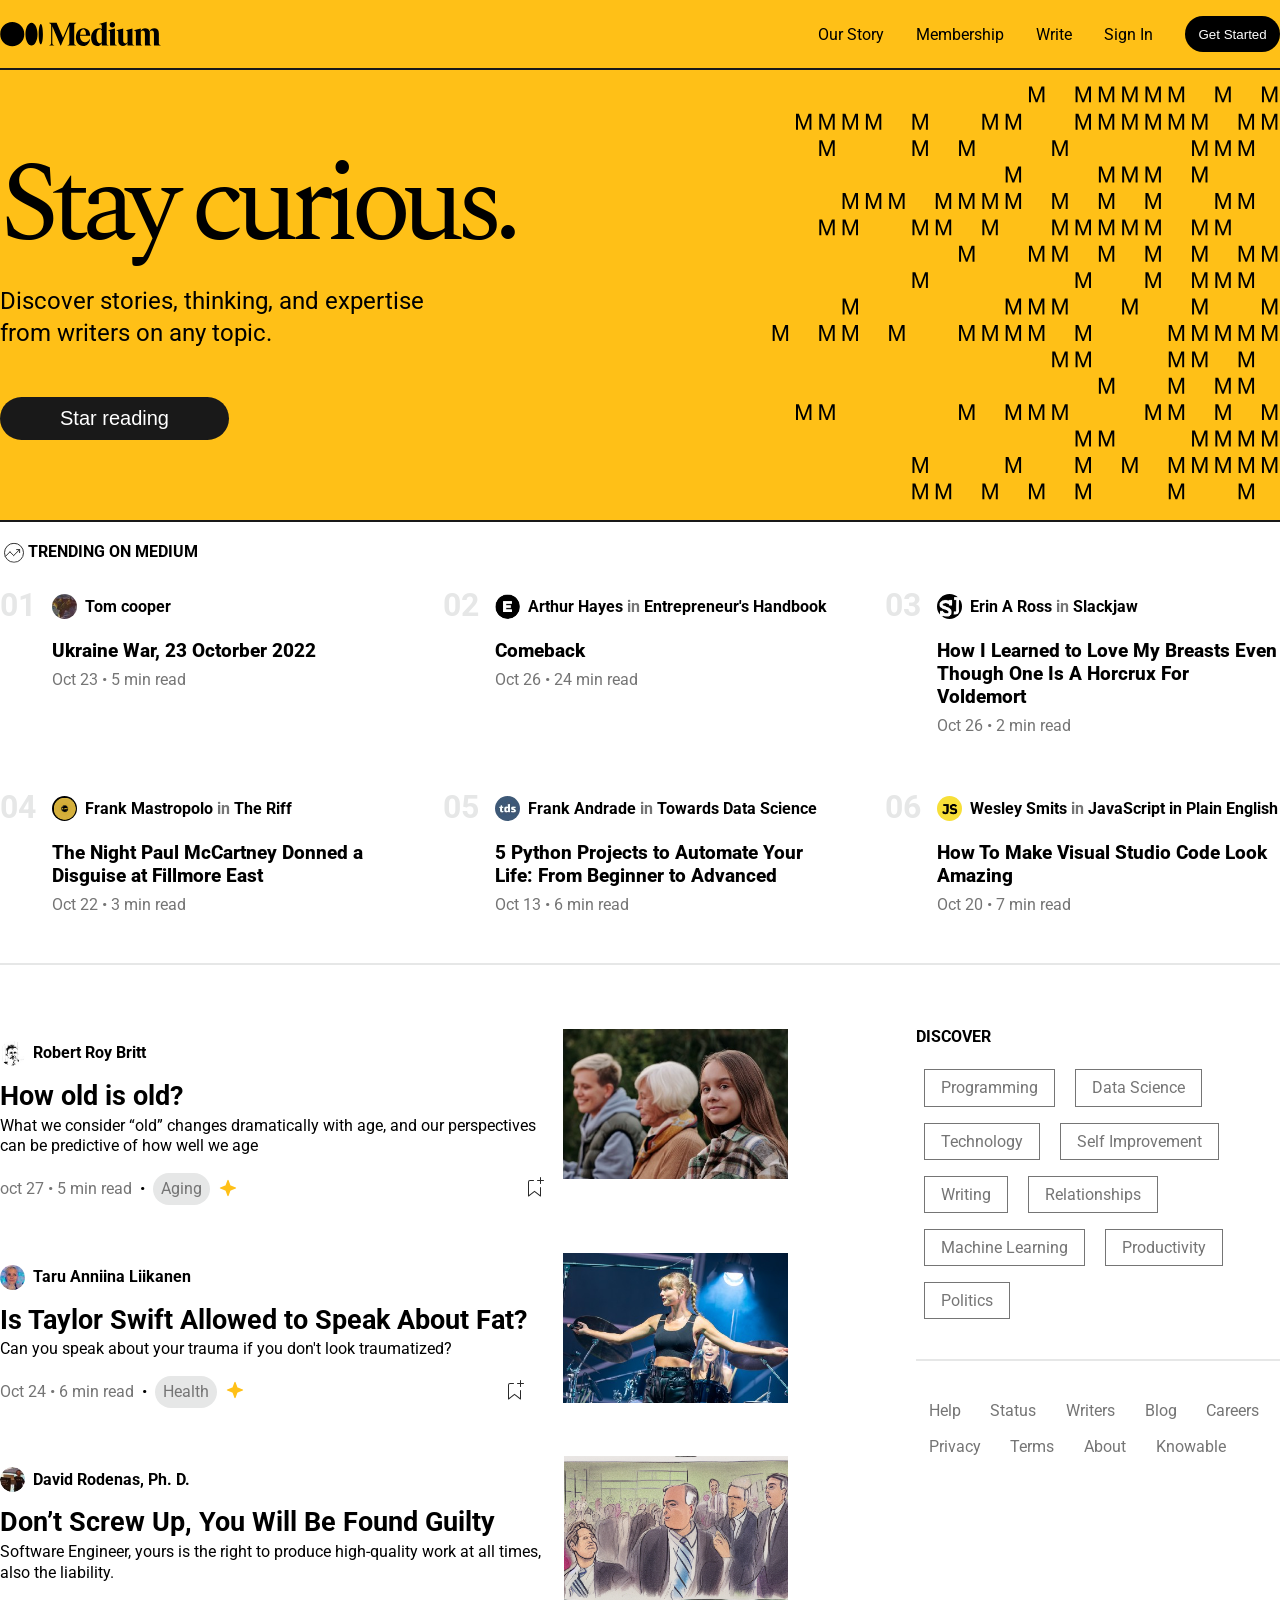
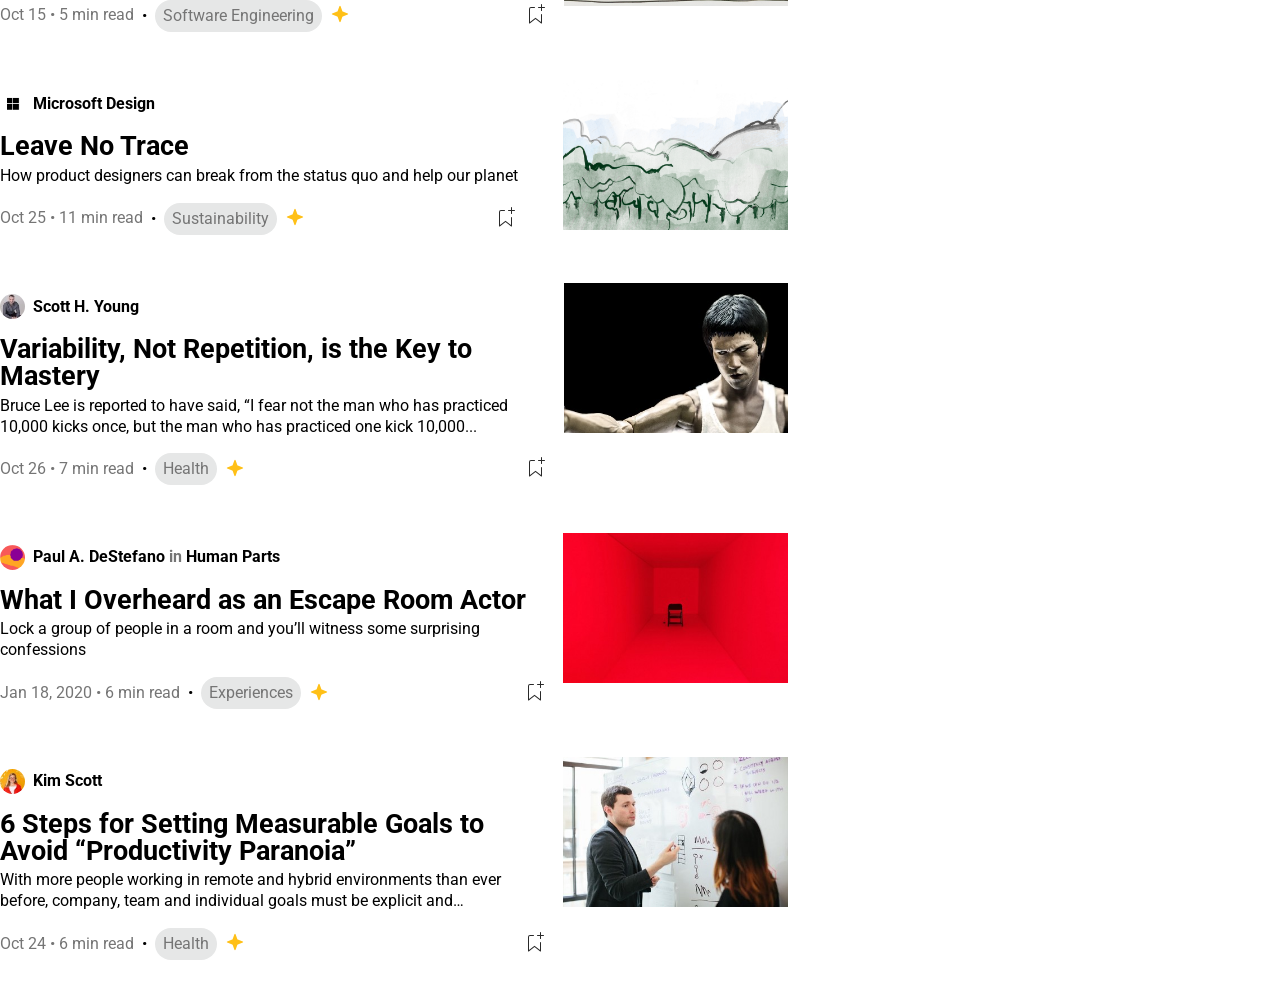
==== commit 3b323930: "Project Completed" ====
--- a/base_di_partenza/index.html
+++ b/base_di_partenza/index.html
@@ -1,5255 +1,294 @@
-<!DOCTYPE html>
+<!doctype html>
 <html lang="en">
+  <head>
+    <meta charset="UTF-8" />
+    <meta name="viewport" content="width=device-width, initial-scale=1.0" />
+    <link rel="stylesheet" href="./assets/css/reset.css" />
+    <link rel="stylesheet" href="./assets/css/normalize.css" />
+    <link rel="stylesheet" href="./assets/css/style.css" />
+    <title>Medium-Mockup</title>
+  </head>
+  <body>
+    <header class="nav-yellow-background">
+      <nav id="main-menu">
+        <img src="./assets/imgs/svg/logo.svg" alt="" />
+        <ul>
+          <li>Our Story</li>
+          <li>Membership</li>
+          <li>Write</li>
+          <li>Sign In</li>
+          <li><button id="top-button" class="nav-button-black">Get Started</button></li>
+        </ul>
+      </nav>
+      <hr />
+    </header>
+    <section id="hero-section">
+      <div class="hero-limit">
+        <span id="svg-inject"></span>
+        <h1>Stay curious.</h1>
+        <p>
+          Discover stories, thinking, and expertise <br />
+          from writers on any topic.
+        </p>
+        <button>Star reading</button>
+      </div>
+    </section>
+    <hr />
+    <main>
+      <section class="trending-section">
+        <h2><img src="./assets/imgs/svg/trending.svg" alt="" />Trending on medium</h2>
+        <div class="article-wrapper">
+          <article class="trending-article">
+            <div class="number-article">01</div>
+            <div class="inside-article-section">
+              <div class="author">
+                <img src="./assets/imgs/image01.jpeg" alt="" />
+                <h5>Tom cooper</h5>
+              </div>
+              <h4>Ukraine War, 23 Octorber 2022</h4>
+              <p class="date-readtime">
+                <span>Oct 23</span> <span>&#x2022;</span> <span>5 min read</span>
+              </p>
+            </div>
+          </article>
+          <article class="trending-article">
+            <div class="number-article">02</div>
+            <div class="inside-article-section">
+              <div class="author">
+                <img src="./assets/imgs/image02.png" alt="" />
+                <h5>Arthur Hayes <span class="in-class">in</span> Entrepreneur's Handbook</h5>
+              </div>
+              <h4>Comeback</h4>
+              <p class="date-readtime">
+                <span>Oct 26</span> <span>&#x2022;</span> <span>24 min read</span>
+              </p>
+            </div>
+          </article>
+          <article class="trending-article">
+            <div class="number-article">03</div>
+            <div class="inside-article-section">
+              <div class="author">
+                <img src="./assets/imgs/image03.jpeg" alt="" />
+                <h5>Erin A Ross <span class="in-class">in</span> Slackjaw</h5>
+              </div>
+              <h4>How I Learned to Love My Breasts Even Though One Is A Horcrux For Voldemort</h4>
+              <p class="date-readtime">
+                <span>Oct 26</span> <span>&#x2022;</span> <span>2 min read</span>
+              </p>
+            </div>
+          </article>
+          <article class="trending-article">
+            <div class="number-article">04</div>
+            <div class="inside-article-section">
+              <div class="author">
+                <img src="./assets/imgs/image04.png" alt="" />
+                <h5>Frank Mastropolo <span class="in-class">in</span> The Riff</h5>
+              </div>
+              <h4>The Night Paul McCartney Donned a Disguise at Fillmore East</h4>
+              <p class="date-readtime">
+                <span>Oct 22</span> <span>&#x2022;</span> <span>3 min read</span>
+              </p>
+            </div>
+          </article>
+          <article class="trending-article">
+            <div class="number-article">05</div>
+            <div class="inside-article-section">
+              <div class="author">
+                <img src="./assets/imgs/image05.jpeg" alt="" />
+                <h5>Frank Andrade <span class="in-class">in</span> Towards Data Science</h5>
+              </div>
+              <h4>5 Python Projects to Automate Your Life: From Beginner to Advanced</h4>
+              <p class="date-readtime">
+                <span>Oct 13</span> <span>&#x2022;</span> <span>6 min read</span>
+              </p>
+            </div>
+          </article>
+          <article class="trending-article">
+            <div class="number-article">06</div>
+            <div class="inside-article-section">
+              <div class="author">
+                <img src="./assets/imgs/image06.png" alt="" />
+                <h5>Wesley Smits <span class="in-class">in</span> JavaScript in Plain English</h5>
+              </div>
+              <h4>How To Make Visual Studio Code Look Amazing</h4>
+              <p class="date-readtime">
+                <span>Oct 20</span> <span>&#x2022;</span> <span>7 min read</span>
+              </p>
+            </div>
+          </article>
+        </div>
+      </section>
+      <hr class="grey-row" />
+      <div class="news-footer-aside">
+        <section>
+          <article class="footer-inside-article">
+            <div>
+              <div class="author">
+                <img src="./assets/imgs/image07.jpeg" alt="" />
+                <h5>Robert Roy Britt</h5>
+              </div>
+              <h3>How old is old?</h3>
+              <p>
+                What we consider “old” changes dramatically with age, and our perspectives can be
+                predictive of how well we age
+              </p>
+              <div class="ft-ins-arti-date">
+                <p class="date-readtime">oct 27 &#x2022; 5 min read</p>
+                <span>&#x2022;</span>
+                <span>Aging</span>
+                <span><img src="./assets/imgs/svg/star.svg" alt="" /></span>
+                <span><img src="./assets/imgs/svg/bookmark.svg" alt="" /></span>
+              </div>
+            </div>
+            <img src="./assets/imgs/image08.jpeg" alt="" />
+          </article>
+          <article class="footer-inside-article">
+            <div>
+              <div class="author">
+                <img src="./assets/imgs/image09.jpeg" alt="" />
+                <h5>Taru Anniina Liikanen</h5>
+              </div>
+              <h3>Is Taylor Swift Allowed to Speak About Fat?</h3>
+              <p>Can you speak about your trauma if you don't look traumatized?</p>
+              <div class="ft-ins-arti-date">
+                <p class="date-readtime">Oct 24 &#x2022; 6 min read</p>
+                <span>&#x2022;</span>
+                <span>Health</span>
+                <span><img src="./assets/imgs/svg/star.svg" alt="" /></span>
+                <span><img src="./assets/imgs/svg/bookmark.svg" alt="" /></span>
+              </div>
+            </div>
+            <img src="./assets/imgs/image10.jpeg" alt="" />
+          </article>
+          <article class="footer-inside-article">
+            <div>
+              <div class="author">
+                <img src="./assets/imgs/image11.jpeg" alt="" />
+                <h5>David Rodenas, Ph. D.</h5>
+              </div>
+              <h3>Don’t Screw Up, You Will Be Found Guilty</h3>
+              <p>
+                Software Engineer, yours is the right to produce high-quality work at all times,
+                also the liability.
+              </p>
+              <div class="ft-ins-arti-date">
+                <p class="date-readtime">Oct 15 &#x2022; 5 min read</p>
+                <span>&#x2022;</span>
+                <span>Software Engineering</span>
+                <span><img src="./assets/imgs/svg/star.svg" alt="" /></span>
+                <span><img src="./assets/imgs/svg/bookmark.svg" alt="" /></span>
+              </div>
+            </div>
+            <img src="./assets/imgs/image12.png" alt="" />
+          </article>
+          <article class="footer-inside-article">
+            <div>
+              <div class="author">
+                <img src="./assets/imgs/image13.png" alt="" />
+                <h5>Microsoft Design</h5>
+              </div>
+              <h3>Leave No Trace</h3>
+              <p>How product designers can break from the status quo and help our planet</p>
+              <div class="ft-ins-arti-date">
+                <p class="date-readtime">Oct 25 &#x2022; 11 min read</p>
+                <span>&#x2022;</span>
+                <span>Sustainability</span>
+                <span><img src="./assets/imgs/svg/star.svg" alt="" /></span>
+                <span><img src="./assets/imgs/svg/bookmark.svg" alt="" /></span>
+              </div>
+            </div>
+            <img src="./assets/imgs/image14.png" alt="" />
+          </article>
+          <article class="footer-inside-article">
+            <div>
+              <div class="author">
+                <img src="./assets/imgs/image15.jpeg" alt="" />
+                <h5>Scott H. Young</h5>
+              </div>
+              <h3>Variability, Not Repetition, is the Key to Mastery</h3>
+              <p>
+                Bruce Lee is reported to have said, “I fear not the man who has practiced 10,000
+                kicks once, but the man who has practiced one kick 10,000...
+              </p>
+              <div class="ft-ins-arti-date">
+                <p class="date-readtime">Oct 26 &#x2022; 7 min read</p>
+                <span>&#x2022;</span>
+                <span>Health</span>
+                <span><img src="./assets/imgs/svg/star.svg" alt="" /></span>
+                <span><img src="./assets/imgs/svg/bookmark.svg" alt="" /></span>
+              </div>
+            </div>
+            <img src="./assets/imgs/image16.jpg" alt="" />
+          </article>
+          <article class="footer-inside-article">
+            <div>
+              <div class="author">
+                <img src="./assets/imgs/image17.png" alt="" />
+                <h5>Paul A. DeStefano <span class="in-class">in</span> Human Parts</h5>
+              </div>
+              <h3>What I Overheard as an Escape Room Actor</h3>
+              <p>Lock a group of people in a room and you’ll witness some surprising confessions</p>
+              <div class="ft-ins-arti-date">
+                <p class="date-readtime">Jan 18, 2020 &#x2022; 6 min read</p>
+                <span>&#x2022;</span>
+                <span>Experiences</span>
+                <span><img src="./assets/imgs/svg/star.svg" alt="" /></span>
+                <span><img src="./assets/imgs/svg/bookmark.svg" alt="" /></span>
+              </div>
+            </div>
+            <img src="./assets/imgs/image18.jpeg" alt="" />
+          </article>
+          <article class="footer-inside-article">
+            <div>
+              <div class="author">
+                <img src="./assets/imgs/image19.jpeg" alt="" />
+                <h5>Kim Scott</h5>
+              </div>
+              <h3>6 Steps for Setting Measurable Goals to Avoid “Productivity Paranoia”</h3>
+              <p>
+                With more people working in remote and hybrid environments than ever before,
+                company, team and individual goals must be explicit and…
+              </p>
+              <div class="ft-ins-arti-date">
+                <p class="date-readtime">Oct 24 &#x2022; 6 min read</p>
+                <span>&#x2022;</span>
+                <span>Health</span>
+                <span><img src="./assets/imgs/svg/star.svg" alt="" /></span>
+                <span><img src="./assets/imgs/svg/bookmark.svg" alt="" /></span>
+              </div>
+            </div>
+            <img src="./assets/imgs/image20.jpg" alt="" />
+          </article>
+        </section>
+        <footer>
+          <h2>discover</h2>
+          <ul class="footer-tag">
+            <li>Programming</li>
+            <li>Data Science</li>
+            <li>Technology</li>
+            <li>Self Improvement</li>
+            <li>Writing</li>
+            <li>Relationships</li>
+            <li>Machine Learning</li>
+            <li>Productivity</li>
+            <li>Politics</li>
+          </ul>
 
-<head>
-    <meta charset="UTF-8">
-    <meta http-equiv="X-UA-Compatible" content="IE=edge">
-    <meta name="viewport" content="width=device-width, initial-scale=1.0">
-    <!--aggiungi link al reset.css -->
-    <title>Document</title>
-</head>
-
-<body>
-
-
-    <!-- ARTWORK con "M" ripetute -->
-    <svg xmlns="http://www.w3.org/2000/svg" viewBox="0 0 585 462" width="585" height="462"
-        preserveAspectRatio="xMidYMid meet"
-        style="width: 100%; height: 100%; transform: translate3d(0px, 0px, 0px); content-visibility: visible;">
-        <defs>
-            <clipPath id="__lottie_element_3372">
-                <rect width="585" height="462" x="0" y="0"></rect>
-            </clipPath>
-        </defs>
-        <g clip-path="url(#__lottie_element_3372)">
-            <g fill="rgb(0,0,0)" font-size="22" font-family="Shne" font-style="normal" font-weight="normal" aria-label=" M M M M M M M M M M M M M M
-            M M M M M M M M M M M M M M M M M M M M M
-           M M M M M M M M M M M M M M M M M M M M M M M M M
-            M M M M M M M M M M M M
-            M M M M M M M M M M M M M M M M M M M
-            M M M M M M M M M M M M M M M M M M M M M
-            M M M M M M M M M M M M M M
-           M M M M M M M M M M M M M M M M M
-           M M M M M M M M M M M M M M M M M M M
-            M M M M M M M M M M M M M M M M M M M M M M M
-           M M M M M M M M M M M M
-            M M M M M M M M M M M M
-            M M M M M M M M M M M M M M M M M M M M M
-            M M M M M M M M M M M
-            M M M M M M M M M M M M M M M M M
-            M M M M M M M M M M M M M M M M
-           " transform="matrix(1,0,0,1,291,232)" opacity="1" style="display: block;">
-                <g stroke-linecap="butt" stroke-linejoin="round" stroke-miterlimit="4"
-                    transform="matrix(1,0,0,1,-33.238014221191406,-187.70428466796875)" opacity="0"
-                    style="display: inherit;">
-                    <g transform="scale(0.22,0.22)">
-                        <g style="display: none;"></g>
-                    </g>
-                </g>
-                <g stroke-linecap="butt" stroke-linejoin="round" stroke-miterlimit="4"
-                    transform="matrix(1,0,0,1,-28.6619930267334,-187.70428466796875)" opacity="0"
-                    style="display: inherit;">
-                    <g transform="scale(0.22,0.22)">
-                        <g transform="matrix(1,0,0,1,0,0)" opacity="1" style="display: block;">
-                            <path
-                                d=" M46.82899856567383,0 C46.82899856567383,0 68.98500061035156,-59.518001556396484 68.98500061035156,-59.518001556396484 C68.98500061035156,-59.518001556396484 68.98500061035156,0 68.98500061035156,0 C68.98500061035156,0 77.947998046875,0 77.947998046875,0 C77.947998046875,0 77.947998046875,-72.30799865722656 77.947998046875,-72.30799865722656 C77.947998046875,-72.30799865722656 65.15799713134766,-72.30799865722656 65.15799713134766,-72.30799865722656 C65.15799713134766,-72.30799865722656 43.10300064086914,-12.890999794006348 43.10300064086914,-12.890999794006348 C43.10300064086914,-12.890999794006348 21.14900016784668,-72.30799865722656 21.14900016784668,-72.30799865722656 C21.14900016784668,-72.30799865722656 7.955999851226807,-72.30799865722656 7.955999851226807,-72.30799865722656 C7.955999851226807,-72.30799865722656 7.955999851226807,0 7.955999851226807,0 C7.955999851226807,0 17.020000457763672,0 17.020000457763672,0 C17.020000457763672,0 17.020000457763672,-59.518001556396484 17.020000457763672,-59.518001556396484 C17.020000457763672,-59.518001556396484 39.07500076293945,0 39.07500076293945,0 C39.07500076293945,0 46.82899856567383,0 46.82899856567383,0z">
-                            </path>
-                            <g opacity="1" transform="matrix(1,0,0,1,0,0)"></g>
-                        </g>
-                    </g>
-                </g>
-                <g stroke-linecap="butt" stroke-linejoin="round" stroke-miterlimit="4"
-                    transform="matrix(1,0,0,1,-9.940010070800781,-187.70428466796875)" opacity="0"
-                    style="display: inherit;">
-                    <g transform="scale(0.22,0.22)">
-                        <g style="display: none;"></g>
-                    </g>
-                </g>
-                <g stroke-linecap="butt" stroke-linejoin="round" stroke-miterlimit="4"
-                    transform="matrix(1,0,0,1,-5.363988876342773,-187.70428466796875)" opacity="0"
-                    style="display: inherit;">
-                    <g transform="scale(0.22,0.22)">
-                        <g transform="matrix(1,0,0,1,0,0)" opacity="1" style="display: block;">
-                            <path
-                                d=" M46.82899856567383,0 C46.82899856567383,0 68.98500061035156,-59.518001556396484 68.98500061035156,-59.518001556396484 C68.98500061035156,-59.518001556396484 68.98500061035156,0 68.98500061035156,0 C68.98500061035156,0 77.947998046875,0 77.947998046875,0 C77.947998046875,0 77.947998046875,-72.30799865722656 77.947998046875,-72.30799865722656 C77.947998046875,-72.30799865722656 65.15799713134766,-72.30799865722656 65.15799713134766,-72.30799865722656 C65.15799713134766,-72.30799865722656 43.10300064086914,-12.890999794006348 43.10300064086914,-12.890999794006348 C43.10300064086914,-12.890999794006348 21.14900016784668,-72.30799865722656 21.14900016784668,-72.30799865722656 C21.14900016784668,-72.30799865722656 7.955999851226807,-72.30799865722656 7.955999851226807,-72.30799865722656 C7.955999851226807,-72.30799865722656 7.955999851226807,0 7.955999851226807,0 C7.955999851226807,0 17.020000457763672,0 17.020000457763672,0 C17.020000457763672,0 17.020000457763672,-59.518001556396484 17.020000457763672,-59.518001556396484 C17.020000457763672,-59.518001556396484 39.07500076293945,0 39.07500076293945,0 C39.07500076293945,0 46.82899856567383,0 46.82899856567383,0z">
-                            </path>
-                            <g opacity="1" transform="matrix(1,0,0,1,0,0)"></g>
-                        </g>
-                    </g>
-                </g>
-                <g stroke-linecap="butt" stroke-linejoin="round" stroke-miterlimit="4"
-                    transform="matrix(1,0,0,1,13.357994079589844,-187.70428466796875)" opacity="0"
-                    style="display: inherit;">
-                    <g transform="scale(0.22,0.22)">
-                        <g style="display: none;"></g>
-                    </g>
-                </g>
-                <g stroke-linecap="butt" stroke-linejoin="round" stroke-miterlimit="4"
-                    transform="matrix(1,0,0,1,17.93400001525879,-187.70428466796875)" opacity="0"
-                    style="display: inherit;">
-                    <g transform="scale(0.22,0.22)">
-                        <g transform="matrix(1,0,0,1,0,0)" opacity="1" style="display: block;">
-                            <path
-                                d=" M46.82899856567383,0 C46.82899856567383,0 68.98500061035156,-59.518001556396484 68.98500061035156,-59.518001556396484 C68.98500061035156,-59.518001556396484 68.98500061035156,0 68.98500061035156,0 C68.98500061035156,0 77.947998046875,0 77.947998046875,0 C77.947998046875,0 77.947998046875,-72.30799865722656 77.947998046875,-72.30799865722656 C77.947998046875,-72.30799865722656 65.15799713134766,-72.30799865722656 65.15799713134766,-72.30799865722656 C65.15799713134766,-72.30799865722656 43.10300064086914,-12.890999794006348 43.10300064086914,-12.890999794006348 C43.10300064086914,-12.890999794006348 21.14900016784668,-72.30799865722656 21.14900016784668,-72.30799865722656 C21.14900016784668,-72.30799865722656 7.955999851226807,-72.30799865722656 7.955999851226807,-72.30799865722656 C7.955999851226807,-72.30799865722656 7.955999851226807,0 7.955999851226807,0 C7.955999851226807,0 17.020000457763672,0 17.020000457763672,0 C17.020000457763672,0 17.020000457763672,-59.518001556396484 17.020000457763672,-59.518001556396484 C17.020000457763672,-59.518001556396484 39.07500076293945,0 39.07500076293945,0 C39.07500076293945,0 46.82899856567383,0 46.82899856567383,0z">
-                            </path>
-                            <g opacity="1" transform="matrix(1,0,0,1,0,0)"></g>
-                        </g>
-                    </g>
-                </g>
-                <g stroke-linecap="butt" stroke-linejoin="round" stroke-miterlimit="4"
-                    transform="matrix(1,0,0,1,36.65599822998047,-187.70428466796875)" opacity="0"
-                    style="display: inherit;">
-                    <g transform="scale(0.22,0.22)">
-                        <g style="display: none;"></g>
-                    </g>
-                </g>
-                <g stroke-linecap="butt" stroke-linejoin="round" stroke-miterlimit="4"
-                    transform="matrix(1,0,0,1,41.23198699951172,-187.70428466796875)" opacity="1"
-                    style="display: inherit;">
-                    <g transform="scale(0.22,0.22)">
-                        <g transform="matrix(1,0,0,1,0,0)" opacity="1" style="display: block;">
-                            <path
-                                d=" M46.82899856567383,0 C46.82899856567383,0 68.98500061035156,-59.518001556396484 68.98500061035156,-59.518001556396484 C68.98500061035156,-59.518001556396484 68.98500061035156,0 68.98500061035156,0 C68.98500061035156,0 77.947998046875,0 77.947998046875,0 C77.947998046875,0 77.947998046875,-72.30799865722656 77.947998046875,-72.30799865722656 C77.947998046875,-72.30799865722656 65.15799713134766,-72.30799865722656 65.15799713134766,-72.30799865722656 C65.15799713134766,-72.30799865722656 43.10300064086914,-12.890999794006348 43.10300064086914,-12.890999794006348 C43.10300064086914,-12.890999794006348 21.14900016784668,-72.30799865722656 21.14900016784668,-72.30799865722656 C21.14900016784668,-72.30799865722656 7.955999851226807,-72.30799865722656 7.955999851226807,-72.30799865722656 C7.955999851226807,-72.30799865722656 7.955999851226807,0 7.955999851226807,0 C7.955999851226807,0 17.020000457763672,0 17.020000457763672,0 C17.020000457763672,0 17.020000457763672,-59.518001556396484 17.020000457763672,-59.518001556396484 C17.020000457763672,-59.518001556396484 39.07500076293945,0 39.07500076293945,0 C39.07500076293945,0 46.82899856567383,0 46.82899856567383,0z">
-                            </path>
-                            <g opacity="1" transform="matrix(1,0,0,1,0,0)"></g>
-                        </g>
-                    </g>
-                </g>
-                <g stroke-linecap="butt" stroke-linejoin="round" stroke-miterlimit="4"
-                    transform="matrix(1,0,0,1,59.954002380371094,-187.70428466796875)" opacity="1"
-                    style="display: inherit;">
-                    <g transform="scale(0.22,0.22)">
-                        <g style="display: none;"></g>
-                    </g>
-                </g>
-                <g stroke-linecap="butt" stroke-linejoin="round" stroke-miterlimit="4"
-                    transform="matrix(1,0,0,1,64.52999114990234,-187.70428466796875)" opacity="0"
-                    style="display: inherit;">
-                    <g transform="scale(0.22,0.22)">
-                        <g transform="matrix(1,0,0,1,0,0)" opacity="1" style="display: block;">
-                            <path
-                                d=" M46.82899856567383,0 C46.82899856567383,0 68.98500061035156,-59.518001556396484 68.98500061035156,-59.518001556396484 C68.98500061035156,-59.518001556396484 68.98500061035156,0 68.98500061035156,0 C68.98500061035156,0 77.947998046875,0 77.947998046875,0 C77.947998046875,0 77.947998046875,-72.30799865722656 77.947998046875,-72.30799865722656 C77.947998046875,-72.30799865722656 65.15799713134766,-72.30799865722656 65.15799713134766,-72.30799865722656 C65.15799713134766,-72.30799865722656 43.10300064086914,-12.890999794006348 43.10300064086914,-12.890999794006348 C43.10300064086914,-12.890999794006348 21.14900016784668,-72.30799865722656 21.14900016784668,-72.30799865722656 C21.14900016784668,-72.30799865722656 7.955999851226807,-72.30799865722656 7.955999851226807,-72.30799865722656 C7.955999851226807,-72.30799865722656 7.955999851226807,0 7.955999851226807,0 C7.955999851226807,0 17.020000457763672,0 17.020000457763672,0 C17.020000457763672,0 17.020000457763672,-59.518001556396484 17.020000457763672,-59.518001556396484 C17.020000457763672,-59.518001556396484 39.07500076293945,0 39.07500076293945,0 C39.07500076293945,0 46.82899856567383,0 46.82899856567383,0z">
-                            </path>
-                            <g opacity="1" transform="matrix(1,0,0,1,0,0)"></g>
-                        </g>
-                    </g>
-                </g>
-                <g stroke-linecap="butt" stroke-linejoin="round" stroke-miterlimit="4"
-                    transform="matrix(1,0,0,1,83.25200653076172,-187.70428466796875)" opacity="0"
-                    style="display: inherit;">
-                    <g transform="scale(0.22,0.22)">
-                        <g style="display: none;"></g>
-                    </g>
-                </g>
-                <g stroke-linecap="butt" stroke-linejoin="round" stroke-miterlimit="4"
-                    transform="matrix(1,0,0,1,87.82799530029297,-187.70428466796875)" opacity="1"
-                    style="display: inherit;">
-                    <g transform="scale(0.22,0.22)">
-                        <g transform="matrix(1,0,0,1,0,0)" opacity="1" style="display: block;">
-                            <path
-                                d=" M46.82899856567383,0 C46.82899856567383,0 68.98500061035156,-59.518001556396484 68.98500061035156,-59.518001556396484 C68.98500061035156,-59.518001556396484 68.98500061035156,0 68.98500061035156,0 C68.98500061035156,0 77.947998046875,0 77.947998046875,0 C77.947998046875,0 77.947998046875,-72.30799865722656 77.947998046875,-72.30799865722656 C77.947998046875,-72.30799865722656 65.15799713134766,-72.30799865722656 65.15799713134766,-72.30799865722656 C65.15799713134766,-72.30799865722656 43.10300064086914,-12.890999794006348 43.10300064086914,-12.890999794006348 C43.10300064086914,-12.890999794006348 21.14900016784668,-72.30799865722656 21.14900016784668,-72.30799865722656 C21.14900016784668,-72.30799865722656 7.955999851226807,-72.30799865722656 7.955999851226807,-72.30799865722656 C7.955999851226807,-72.30799865722656 7.955999851226807,0 7.955999851226807,0 C7.955999851226807,0 17.020000457763672,0 17.020000457763672,0 C17.020000457763672,0 17.020000457763672,-59.518001556396484 17.020000457763672,-59.518001556396484 C17.020000457763672,-59.518001556396484 39.07500076293945,0 39.07500076293945,0 C39.07500076293945,0 46.82899856567383,0 46.82899856567383,0z">
-                            </path>
-                            <g opacity="1" transform="matrix(1,0,0,1,0,0)"></g>
-                        </g>
-                    </g>
-                </g>
-                <g stroke-linecap="butt" stroke-linejoin="round" stroke-miterlimit="4"
-                    transform="matrix(1,0,0,1,106.54999542236328,-187.70428466796875)" opacity="1"
-                    style="display: inherit;">
-                    <g transform="scale(0.22,0.22)">
-                        <g style="display: none;"></g>
-                    </g>
-                </g>
-                <g stroke-linecap="butt" stroke-linejoin="round" stroke-miterlimit="4"
-                    transform="matrix(1,0,0,1,111.1259994506836,-187.70428466796875)" opacity="1"
-                    style="display: inherit;">
-                    <g transform="scale(0.22,0.22)">
-                        <g transform="matrix(1,0,0,1,0,0)" opacity="1" style="display: block;">
-                            <path
-                                d=" M46.82899856567383,0 C46.82899856567383,0 68.98500061035156,-59.518001556396484 68.98500061035156,-59.518001556396484 C68.98500061035156,-59.518001556396484 68.98500061035156,0 68.98500061035156,0 C68.98500061035156,0 77.947998046875,0 77.947998046875,0 C77.947998046875,0 77.947998046875,-72.30799865722656 77.947998046875,-72.30799865722656 C77.947998046875,-72.30799865722656 65.15799713134766,-72.30799865722656 65.15799713134766,-72.30799865722656 C65.15799713134766,-72.30799865722656 43.10300064086914,-12.890999794006348 43.10300064086914,-12.890999794006348 C43.10300064086914,-12.890999794006348 21.14900016784668,-72.30799865722656 21.14900016784668,-72.30799865722656 C21.14900016784668,-72.30799865722656 7.955999851226807,-72.30799865722656 7.955999851226807,-72.30799865722656 C7.955999851226807,-72.30799865722656 7.955999851226807,0 7.955999851226807,0 C7.955999851226807,0 17.020000457763672,0 17.020000457763672,0 C17.020000457763672,0 17.020000457763672,-59.518001556396484 17.020000457763672,-59.518001556396484 C17.020000457763672,-59.518001556396484 39.07500076293945,0 39.07500076293945,0 C39.07500076293945,0 46.82899856567383,0 46.82899856567383,0z">
-                            </path>
-                            <g opacity="1" transform="matrix(1,0,0,1,0,0)"></g>
-                        </g>
-                    </g>
-                </g>
-                <g stroke-linecap="butt" stroke-linejoin="round" stroke-miterlimit="4"
-                    transform="matrix(1,0,0,1,129.84800720214844,-187.70428466796875)" opacity="0"
-                    style="display: inherit;">
-                    <g transform="scale(0.22,0.22)">
-                        <g style="display: none;"></g>
-                    </g>
-                </g>
-                <g stroke-linecap="butt" stroke-linejoin="round" stroke-miterlimit="4"
-                    transform="matrix(1,0,0,1,134.42401123046875,-187.70428466796875)" opacity="1"
-                    style="display: inherit;">
-                    <g transform="scale(0.22,0.22)">
-                        <g transform="matrix(1,0,0,1,0,0)" opacity="1" style="display: block;">
-                            <path
-                                d=" M46.82899856567383,0 C46.82899856567383,0 68.98500061035156,-59.518001556396484 68.98500061035156,-59.518001556396484 C68.98500061035156,-59.518001556396484 68.98500061035156,0 68.98500061035156,0 C68.98500061035156,0 77.947998046875,0 77.947998046875,0 C77.947998046875,0 77.947998046875,-72.30799865722656 77.947998046875,-72.30799865722656 C77.947998046875,-72.30799865722656 65.15799713134766,-72.30799865722656 65.15799713134766,-72.30799865722656 C65.15799713134766,-72.30799865722656 43.10300064086914,-12.890999794006348 43.10300064086914,-12.890999794006348 C43.10300064086914,-12.890999794006348 21.14900016784668,-72.30799865722656 21.14900016784668,-72.30799865722656 C21.14900016784668,-72.30799865722656 7.955999851226807,-72.30799865722656 7.955999851226807,-72.30799865722656 C7.955999851226807,-72.30799865722656 7.955999851226807,0 7.955999851226807,0 C7.955999851226807,0 17.020000457763672,0 17.020000457763672,0 C17.020000457763672,0 17.020000457763672,-59.518001556396484 17.020000457763672,-59.518001556396484 C17.020000457763672,-59.518001556396484 39.07500076293945,0 39.07500076293945,0 C39.07500076293945,0 46.82899856567383,0 46.82899856567383,0z">
-                            </path>
-                            <g opacity="1" transform="matrix(1,0,0,1,0,0)"></g>
-                        </g>
-                    </g>
-                </g>
-                <g stroke-linecap="butt" stroke-linejoin="round" stroke-miterlimit="4"
-                    transform="matrix(1,0,0,1,153.14599609375,-187.70428466796875)" opacity="1"
-                    style="display: inherit;">
-                    <g transform="scale(0.22,0.22)">
-                        <g style="display: none;"></g>
-                    </g>
-                </g>
-                <g stroke-linecap="butt" stroke-linejoin="round" stroke-miterlimit="4"
-                    transform="matrix(1,0,0,1,157.72198486328125,-187.70428466796875)" opacity="1"
-                    style="display: inherit;">
-                    <g transform="scale(0.22,0.22)">
-                        <g transform="matrix(1,0,0,1,0,0)" opacity="1" style="display: block;">
-                            <path
-                                d=" M46.82899856567383,0 C46.82899856567383,0 68.98500061035156,-59.518001556396484 68.98500061035156,-59.518001556396484 C68.98500061035156,-59.518001556396484 68.98500061035156,0 68.98500061035156,0 C68.98500061035156,0 77.947998046875,0 77.947998046875,0 C77.947998046875,0 77.947998046875,-72.30799865722656 77.947998046875,-72.30799865722656 C77.947998046875,-72.30799865722656 65.15799713134766,-72.30799865722656 65.15799713134766,-72.30799865722656 C65.15799713134766,-72.30799865722656 43.10300064086914,-12.890999794006348 43.10300064086914,-12.890999794006348 C43.10300064086914,-12.890999794006348 21.14900016784668,-72.30799865722656 21.14900016784668,-72.30799865722656 C21.14900016784668,-72.30799865722656 7.955999851226807,-72.30799865722656 7.955999851226807,-72.30799865722656 C7.955999851226807,-72.30799865722656 7.955999851226807,0 7.955999851226807,0 C7.955999851226807,0 17.020000457763672,0 17.020000457763672,0 C17.020000457763672,0 17.020000457763672,-59.518001556396484 17.020000457763672,-59.518001556396484 C17.020000457763672,-59.518001556396484 39.07500076293945,0 39.07500076293945,0 C39.07500076293945,0 46.82899856567383,0 46.82899856567383,0z">
-                            </path>
-                            <g opacity="1" transform="matrix(1,0,0,1,0,0)"></g>
-                        </g>
-                    </g>
-                </g>
-                <g stroke-linecap="butt" stroke-linejoin="round" stroke-miterlimit="4"
-                    transform="matrix(1,0,0,1,176.44398498535156,-187.70428466796875)" opacity="1"
-                    style="display: inherit;">
-                    <g transform="scale(0.22,0.22)">
-                        <g style="display: none;"></g>
-                    </g>
-                </g>
-                <g stroke-linecap="butt" stroke-linejoin="round" stroke-miterlimit="4"
-                    transform="matrix(1,0,0,1,181.01998901367188,-187.70428466796875)" opacity="1"
-                    style="display: inherit;">
-                    <g transform="scale(0.22,0.22)">
-                        <g transform="matrix(1,0,0,1,0,0)" opacity="1" style="display: block;">
-                            <path
-                                d=" M46.82899856567383,0 C46.82899856567383,0 68.98500061035156,-59.518001556396484 68.98500061035156,-59.518001556396484 C68.98500061035156,-59.518001556396484 68.98500061035156,0 68.98500061035156,0 C68.98500061035156,0 77.947998046875,0 77.947998046875,0 C77.947998046875,0 77.947998046875,-72.30799865722656 77.947998046875,-72.30799865722656 C77.947998046875,-72.30799865722656 65.15799713134766,-72.30799865722656 65.15799713134766,-72.30799865722656 C65.15799713134766,-72.30799865722656 43.10300064086914,-12.890999794006348 43.10300064086914,-12.890999794006348 C43.10300064086914,-12.890999794006348 21.14900016784668,-72.30799865722656 21.14900016784668,-72.30799865722656 C21.14900016784668,-72.30799865722656 7.955999851226807,-72.30799865722656 7.955999851226807,-72.30799865722656 C7.955999851226807,-72.30799865722656 7.955999851226807,0 7.955999851226807,0 C7.955999851226807,0 17.020000457763672,0 17.020000457763672,0 C17.020000457763672,0 17.020000457763672,-59.518001556396484 17.020000457763672,-59.518001556396484 C17.020000457763672,-59.518001556396484 39.07500076293945,0 39.07500076293945,0 C39.07500076293945,0 46.82899856567383,0 46.82899856567383,0z">
-                            </path>
-                            <g opacity="1" transform="matrix(1,0,0,1,0,0)"></g>
-                        </g>
-                    </g>
-                </g>
-                <g stroke-linecap="butt" stroke-linejoin="round" stroke-miterlimit="4"
-                    transform="matrix(1,0,0,1,199.7419891357422,-187.70428466796875)" opacity="0"
-                    style="display: inherit;">
-                    <g transform="scale(0.22,0.22)">
-                        <g style="display: none;"></g>
-                    </g>
-                </g>
-                <g stroke-linecap="butt" stroke-linejoin="round" stroke-miterlimit="4"
-                    transform="matrix(1,0,0,1,204.3179931640625,-187.70428466796875)" opacity="0"
-                    style="display: inherit;">
-                    <g transform="scale(0.22,0.22)">
-                        <g transform="matrix(1,0,0,1,0,0)" opacity="1" style="display: block;">
-                            <path
-                                d=" M46.82899856567383,0 C46.82899856567383,0 68.98500061035156,-59.518001556396484 68.98500061035156,-59.518001556396484 C68.98500061035156,-59.518001556396484 68.98500061035156,0 68.98500061035156,0 C68.98500061035156,0 77.947998046875,0 77.947998046875,0 C77.947998046875,0 77.947998046875,-72.30799865722656 77.947998046875,-72.30799865722656 C77.947998046875,-72.30799865722656 65.15799713134766,-72.30799865722656 65.15799713134766,-72.30799865722656 C65.15799713134766,-72.30799865722656 43.10300064086914,-12.890999794006348 43.10300064086914,-12.890999794006348 C43.10300064086914,-12.890999794006348 21.14900016784668,-72.30799865722656 21.14900016784668,-72.30799865722656 C21.14900016784668,-72.30799865722656 7.955999851226807,-72.30799865722656 7.955999851226807,-72.30799865722656 C7.955999851226807,-72.30799865722656 7.955999851226807,0 7.955999851226807,0 C7.955999851226807,0 17.020000457763672,0 17.020000457763672,0 C17.020000457763672,0 17.020000457763672,-59.518001556396484 17.020000457763672,-59.518001556396484 C17.020000457763672,-59.518001556396484 39.07500076293945,0 39.07500076293945,0 C39.07500076293945,0 46.82899856567383,0 46.82899856567383,0z">
-                            </path>
-                            <g opacity="1" transform="matrix(1,0,0,1,0,0)"></g>
-                        </g>
-                    </g>
-                </g>
-                <g stroke-linecap="butt" stroke-linejoin="round" stroke-miterlimit="4"
-                    transform="matrix(1,0,0,1,223.0399932861328,-187.70428466796875)" opacity="0"
-                    style="display: inherit;">
-                    <g transform="scale(0.22,0.22)">
-                        <g style="display: none;"></g>
-                    </g>
-                </g>
-                <g stroke-linecap="butt" stroke-linejoin="round" stroke-miterlimit="4"
-                    transform="matrix(1,0,0,1,227.61599731445312,-187.70428466796875)" opacity="0"
-                    style="display: inherit;">
-                    <g transform="scale(0.22,0.22)">
-                        <g transform="matrix(1,0,0,1,0,0)" opacity="1" style="display: block;">
-                            <path
-                                d=" M46.82899856567383,0 C46.82899856567383,0 68.98500061035156,-59.518001556396484 68.98500061035156,-59.518001556396484 C68.98500061035156,-59.518001556396484 68.98500061035156,0 68.98500061035156,0 C68.98500061035156,0 77.947998046875,0 77.947998046875,0 C77.947998046875,0 77.947998046875,-72.30799865722656 77.947998046875,-72.30799865722656 C77.947998046875,-72.30799865722656 65.15799713134766,-72.30799865722656 65.15799713134766,-72.30799865722656 C65.15799713134766,-72.30799865722656 43.10300064086914,-12.890999794006348 43.10300064086914,-12.890999794006348 C43.10300064086914,-12.890999794006348 21.14900016784668,-72.30799865722656 21.14900016784668,-72.30799865722656 C21.14900016784668,-72.30799865722656 7.955999851226807,-72.30799865722656 7.955999851226807,-72.30799865722656 C7.955999851226807,-72.30799865722656 7.955999851226807,0 7.955999851226807,0 C7.955999851226807,0 17.020000457763672,0 17.020000457763672,0 C17.020000457763672,0 17.020000457763672,-59.518001556396484 17.020000457763672,-59.518001556396484 C17.020000457763672,-59.518001556396484 39.07500076293945,0 39.07500076293945,0 C39.07500076293945,0 46.82899856567383,0 46.82899856567383,0z">
-                            </path>
-                            <g opacity="1" transform="matrix(1,0,0,1,0,0)"></g>
-                        </g>
-                    </g>
-                </g>
-                <g stroke-linecap="butt" stroke-linejoin="round" stroke-miterlimit="4"
-                    transform="matrix(1,0,0,1,246.33799743652344,-187.70428466796875)" opacity="1"
-                    style="display: inherit;">
-                    <g transform="scale(0.22,0.22)">
-                        <g style="display: none;"></g>
-                    </g>
-                </g>
-                <g stroke-linecap="butt" stroke-linejoin="round" stroke-miterlimit="4"
-                    transform="matrix(1,0,0,1,250.9139862060547,-187.70428466796875)" opacity="0"
-                    style="display: inherit;">
-                    <g transform="scale(0.22,0.22)">
-                        <g transform="matrix(1,0,0,1,0,0)" opacity="1" style="display: block;">
-                            <path
-                                d=" M46.82899856567383,0 C46.82899856567383,0 68.98500061035156,-59.518001556396484 68.98500061035156,-59.518001556396484 C68.98500061035156,-59.518001556396484 68.98500061035156,0 68.98500061035156,0 C68.98500061035156,0 77.947998046875,0 77.947998046875,0 C77.947998046875,0 77.947998046875,-72.30799865722656 77.947998046875,-72.30799865722656 C77.947998046875,-72.30799865722656 65.15799713134766,-72.30799865722656 65.15799713134766,-72.30799865722656 C65.15799713134766,-72.30799865722656 43.10300064086914,-12.890999794006348 43.10300064086914,-12.890999794006348 C43.10300064086914,-12.890999794006348 21.14900016784668,-72.30799865722656 21.14900016784668,-72.30799865722656 C21.14900016784668,-72.30799865722656 7.955999851226807,-72.30799865722656 7.955999851226807,-72.30799865722656 C7.955999851226807,-72.30799865722656 7.955999851226807,0 7.955999851226807,0 C7.955999851226807,0 17.020000457763672,0 17.020000457763672,0 C17.020000457763672,0 17.020000457763672,-59.518001556396484 17.020000457763672,-59.518001556396484 C17.020000457763672,-59.518001556396484 39.07500076293945,0 39.07500076293945,0 C39.07500076293945,0 46.82899856567383,0 46.82899856567383,0z">
-                            </path>
-                            <g opacity="1" transform="matrix(1,0,0,1,0,0)"></g>
-                        </g>
-                    </g>
-                </g>
-                <g stroke-linecap="butt" stroke-linejoin="round" stroke-miterlimit="4"
-                    transform="matrix(1,0,0,1,269.6360168457031,-187.70428466796875)" opacity="0"
-                    style="display: inherit;">
-                    <g transform="scale(0.22,0.22)">
-                        <g style="display: none;"></g>
-                    </g>
-                </g>
-                <g stroke-linecap="butt" stroke-linejoin="round" stroke-miterlimit="4"
-                    transform="matrix(1,0,0,1,274.2120056152344,-187.70428466796875)" opacity="1"
-                    style="display: inherit;">
-                    <g transform="scale(0.22,0.22)">
-                        <g transform="matrix(1,0,0,1,0,0)" opacity="1" style="display: block;">
-                            <path
-                                d=" M46.82899856567383,0 C46.82899856567383,0 68.98500061035156,-59.518001556396484 68.98500061035156,-59.518001556396484 C68.98500061035156,-59.518001556396484 68.98500061035156,0 68.98500061035156,0 C68.98500061035156,0 77.947998046875,0 77.947998046875,0 C77.947998046875,0 77.947998046875,-72.30799865722656 77.947998046875,-72.30799865722656 C77.947998046875,-72.30799865722656 65.15799713134766,-72.30799865722656 65.15799713134766,-72.30799865722656 C65.15799713134766,-72.30799865722656 43.10300064086914,-12.890999794006348 43.10300064086914,-12.890999794006348 C43.10300064086914,-12.890999794006348 21.14900016784668,-72.30799865722656 21.14900016784668,-72.30799865722656 C21.14900016784668,-72.30799865722656 7.955999851226807,-72.30799865722656 7.955999851226807,-72.30799865722656 C7.955999851226807,-72.30799865722656 7.955999851226807,0 7.955999851226807,0 C7.955999851226807,0 17.020000457763672,0 17.020000457763672,0 C17.020000457763672,0 17.020000457763672,-59.518001556396484 17.020000457763672,-59.518001556396484 C17.020000457763672,-59.518001556396484 39.07500076293945,0 39.07500076293945,0 C39.07500076293945,0 46.82899856567383,0 46.82899856567383,0z">
-                            </path>
-                            <g opacity="1" transform="matrix(1,0,0,1,0,0)"></g>
-                        </g>
-                    </g>
-                </g>
-                <g stroke-linecap="butt" stroke-linejoin="round" stroke-miterlimit="4" style="display: inherit;">
-                    <g transform="scale(0.22,0.22)">
-                        <g style="display: none;"></g>
-                    </g>
-                </g>
-                <g stroke-linecap="butt" stroke-linejoin="round" stroke-miterlimit="4"
-                    transform="matrix(1,0,0,1,-196.3240203857422,-160.30429077148438)" opacity="1"
-                    style="display: inherit;">
-                    <g transform="scale(0.22,0.22)">
-                        <g style="display: none;"></g>
-                    </g>
-                </g>
-                <g stroke-linecap="butt" stroke-linejoin="round" stroke-miterlimit="4"
-                    transform="matrix(1,0,0,1,-191.7480010986328,-160.30429077148438)" opacity="1"
-                    style="display: inherit;">
-                    <g transform="scale(0.22,0.22)">
-                        <g transform="matrix(1,0,0,1,0,0)" opacity="1" style="display: block;">
-                            <path
-                                d=" M46.82899856567383,0 C46.82899856567383,0 68.98500061035156,-59.518001556396484 68.98500061035156,-59.518001556396484 C68.98500061035156,-59.518001556396484 68.98500061035156,0 68.98500061035156,0 C68.98500061035156,0 77.947998046875,0 77.947998046875,0 C77.947998046875,0 77.947998046875,-72.30799865722656 77.947998046875,-72.30799865722656 C77.947998046875,-72.30799865722656 65.15799713134766,-72.30799865722656 65.15799713134766,-72.30799865722656 C65.15799713134766,-72.30799865722656 43.10300064086914,-12.890999794006348 43.10300064086914,-12.890999794006348 C43.10300064086914,-12.890999794006348 21.14900016784668,-72.30799865722656 21.14900016784668,-72.30799865722656 C21.14900016784668,-72.30799865722656 7.955999851226807,-72.30799865722656 7.955999851226807,-72.30799865722656 C7.955999851226807,-72.30799865722656 7.955999851226807,0 7.955999851226807,0 C7.955999851226807,0 17.020000457763672,0 17.020000457763672,0 C17.020000457763672,0 17.020000457763672,-59.518001556396484 17.020000457763672,-59.518001556396484 C17.020000457763672,-59.518001556396484 39.07500076293945,0 39.07500076293945,0 C39.07500076293945,0 46.82899856567383,0 46.82899856567383,0z">
-                            </path>
-                            <g opacity="1" transform="matrix(1,0,0,1,0,0)"></g>
-                        </g>
-                    </g>
-                </g>
-                <g stroke-linecap="butt" stroke-linejoin="round" stroke-miterlimit="4"
-                    transform="matrix(1,0,0,1,-173.02601623535156,-160.30429077148438)" opacity="1"
-                    style="display: inherit;">
-                    <g transform="scale(0.22,0.22)">
-                        <g style="display: none;"></g>
-                    </g>
-                </g>
-                <g stroke-linecap="butt" stroke-linejoin="round" stroke-miterlimit="4"
-                    transform="matrix(1,0,0,1,-168.4499969482422,-160.30429077148438)" opacity="1"
-                    style="display: inherit;">
-                    <g transform="scale(0.22,0.22)">
-                        <g transform="matrix(1,0,0,1,0,0)" opacity="1" style="display: block;">
-                            <path
-                                d=" M46.82899856567383,0 C46.82899856567383,0 68.98500061035156,-59.518001556396484 68.98500061035156,-59.518001556396484 C68.98500061035156,-59.518001556396484 68.98500061035156,0 68.98500061035156,0 C68.98500061035156,0 77.947998046875,0 77.947998046875,0 C77.947998046875,0 77.947998046875,-72.30799865722656 77.947998046875,-72.30799865722656 C77.947998046875,-72.30799865722656 65.15799713134766,-72.30799865722656 65.15799713134766,-72.30799865722656 C65.15799713134766,-72.30799865722656 43.10300064086914,-12.890999794006348 43.10300064086914,-12.890999794006348 C43.10300064086914,-12.890999794006348 21.14900016784668,-72.30799865722656 21.14900016784668,-72.30799865722656 C21.14900016784668,-72.30799865722656 7.955999851226807,-72.30799865722656 7.955999851226807,-72.30799865722656 C7.955999851226807,-72.30799865722656 7.955999851226807,0 7.955999851226807,0 C7.955999851226807,0 17.020000457763672,0 17.020000457763672,0 C17.020000457763672,0 17.020000457763672,-59.518001556396484 17.020000457763672,-59.518001556396484 C17.020000457763672,-59.518001556396484 39.07500076293945,0 39.07500076293945,0 C39.07500076293945,0 46.82899856567383,0 46.82899856567383,0z">
-                            </path>
-                            <g opacity="1" transform="matrix(1,0,0,1,0,0)"></g>
-                        </g>
-                    </g>
-                </g>
-                <g stroke-linecap="butt" stroke-linejoin="round" stroke-miterlimit="4"
-                    transform="matrix(1,0,0,1,-149.72801208496094,-160.30429077148438)" opacity="0"
-                    style="display: inherit;">
-                    <g transform="scale(0.22,0.22)">
-                        <g style="display: none;"></g>
-                    </g>
-                </g>
-                <g stroke-linecap="butt" stroke-linejoin="round" stroke-miterlimit="4"
-                    transform="matrix(1,0,0,1,-145.15200805664062,-160.30429077148438)" opacity="1"
-                    style="display: inherit;">
-                    <g transform="scale(0.22,0.22)">
-                        <g transform="matrix(1,0,0,1,0,0)" opacity="1" style="display: block;">
-                            <path
-                                d=" M46.82899856567383,0 C46.82899856567383,0 68.98500061035156,-59.518001556396484 68.98500061035156,-59.518001556396484 C68.98500061035156,-59.518001556396484 68.98500061035156,0 68.98500061035156,0 C68.98500061035156,0 77.947998046875,0 77.947998046875,0 C77.947998046875,0 77.947998046875,-72.30799865722656 77.947998046875,-72.30799865722656 C77.947998046875,-72.30799865722656 65.15799713134766,-72.30799865722656 65.15799713134766,-72.30799865722656 C65.15799713134766,-72.30799865722656 43.10300064086914,-12.890999794006348 43.10300064086914,-12.890999794006348 C43.10300064086914,-12.890999794006348 21.14900016784668,-72.30799865722656 21.14900016784668,-72.30799865722656 C21.14900016784668,-72.30799865722656 7.955999851226807,-72.30799865722656 7.955999851226807,-72.30799865722656 C7.955999851226807,-72.30799865722656 7.955999851226807,0 7.955999851226807,0 C7.955999851226807,0 17.020000457763672,0 17.020000457763672,0 C17.020000457763672,0 17.020000457763672,-59.518001556396484 17.020000457763672,-59.518001556396484 C17.020000457763672,-59.518001556396484 39.07500076293945,0 39.07500076293945,0 C39.07500076293945,0 46.82899856567383,0 46.82899856567383,0z">
-                            </path>
-                            <g opacity="1" transform="matrix(1,0,0,1,0,0)"></g>
-                        </g>
-                    </g>
-                </g>
-                <g stroke-linecap="butt" stroke-linejoin="round" stroke-miterlimit="4"
-                    transform="matrix(1,0,0,1,-126.43000793457031,-160.30429077148438)" opacity="0"
-                    style="display: inherit;">
-                    <g transform="scale(0.22,0.22)">
-                        <g style="display: none;"></g>
-                    </g>
-                </g>
-                <g stroke-linecap="butt" stroke-linejoin="round" stroke-miterlimit="4"
-                    transform="matrix(1,0,0,1,-121.85401916503906,-160.30429077148438)" opacity="1"
-                    style="display: inherit;">
-                    <g transform="scale(0.22,0.22)">
-                        <g transform="matrix(1,0,0,1,0,0)" opacity="1" style="display: block;">
-                            <path
-                                d=" M46.82899856567383,0 C46.82899856567383,0 68.98500061035156,-59.518001556396484 68.98500061035156,-59.518001556396484 C68.98500061035156,-59.518001556396484 68.98500061035156,0 68.98500061035156,0 C68.98500061035156,0 77.947998046875,0 77.947998046875,0 C77.947998046875,0 77.947998046875,-72.30799865722656 77.947998046875,-72.30799865722656 C77.947998046875,-72.30799865722656 65.15799713134766,-72.30799865722656 65.15799713134766,-72.30799865722656 C65.15799713134766,-72.30799865722656 43.10300064086914,-12.890999794006348 43.10300064086914,-12.890999794006348 C43.10300064086914,-12.890999794006348 21.14900016784668,-72.30799865722656 21.14900016784668,-72.30799865722656 C21.14900016784668,-72.30799865722656 7.955999851226807,-72.30799865722656 7.955999851226807,-72.30799865722656 C7.955999851226807,-72.30799865722656 7.955999851226807,0 7.955999851226807,0 C7.955999851226807,0 17.020000457763672,0 17.020000457763672,0 C17.020000457763672,0 17.020000457763672,-59.518001556396484 17.020000457763672,-59.518001556396484 C17.020000457763672,-59.518001556396484 39.07500076293945,0 39.07500076293945,0 C39.07500076293945,0 46.82899856567383,0 46.82899856567383,0z">
-                            </path>
-                            <g opacity="1" transform="matrix(1,0,0,1,0,0)"></g>
-                        </g>
-                    </g>
-                </g>
-                <g stroke-linecap="butt" stroke-linejoin="round" stroke-miterlimit="4"
-                    transform="matrix(1,0,0,1,-103.13199615478516,-160.30429077148438)" opacity="0"
-                    style="display: inherit;">
-                    <g transform="scale(0.22,0.22)">
-                        <g style="display: none;"></g>
-                    </g>
-                </g>
-                <g stroke-linecap="butt" stroke-linejoin="round" stroke-miterlimit="4"
-                    transform="matrix(1,0,0,1,-98.5560073852539,-160.30429077148438)" opacity="0"
-                    style="display: inherit;">
-                    <g transform="scale(0.22,0.22)">
-                        <g transform="matrix(1,0,0,1,0,0)" opacity="1" style="display: block;">
-                            <path
-                                d=" M46.82899856567383,0 C46.82899856567383,0 68.98500061035156,-59.518001556396484 68.98500061035156,-59.518001556396484 C68.98500061035156,-59.518001556396484 68.98500061035156,0 68.98500061035156,0 C68.98500061035156,0 77.947998046875,0 77.947998046875,0 C77.947998046875,0 77.947998046875,-72.30799865722656 77.947998046875,-72.30799865722656 C77.947998046875,-72.30799865722656 65.15799713134766,-72.30799865722656 65.15799713134766,-72.30799865722656 C65.15799713134766,-72.30799865722656 43.10300064086914,-12.890999794006348 43.10300064086914,-12.890999794006348 C43.10300064086914,-12.890999794006348 21.14900016784668,-72.30799865722656 21.14900016784668,-72.30799865722656 C21.14900016784668,-72.30799865722656 7.955999851226807,-72.30799865722656 7.955999851226807,-72.30799865722656 C7.955999851226807,-72.30799865722656 7.955999851226807,0 7.955999851226807,0 C7.955999851226807,0 17.020000457763672,0 17.020000457763672,0 C17.020000457763672,0 17.020000457763672,-59.518001556396484 17.020000457763672,-59.518001556396484 C17.020000457763672,-59.518001556396484 39.07500076293945,0 39.07500076293945,0 C39.07500076293945,0 46.82899856567383,0 46.82899856567383,0z">
-                            </path>
-                            <g opacity="1" transform="matrix(1,0,0,1,0,0)"></g>
-                        </g>
-                    </g>
-                </g>
-                <g stroke-linecap="butt" stroke-linejoin="round" stroke-miterlimit="4"
-                    transform="matrix(1,0,0,1,-79.83399200439453,-160.30429077148438)" opacity="0"
-                    style="display: inherit;">
-                    <g transform="scale(0.22,0.22)">
-                        <g style="display: none;"></g>
-                    </g>
-                </g>
-                <g stroke-linecap="butt" stroke-linejoin="round" stroke-miterlimit="4"
-                    transform="matrix(1,0,0,1,-75.25800323486328,-160.30429077148438)" opacity="0"
-                    style="display: inherit;">
-                    <g transform="scale(0.22,0.22)">
-                        <g transform="matrix(1,0,0,1,0,0)" opacity="1" style="display: block;">
-                            <path
-                                d=" M46.82899856567383,0 C46.82899856567383,0 68.98500061035156,-59.518001556396484 68.98500061035156,-59.518001556396484 C68.98500061035156,-59.518001556396484 68.98500061035156,0 68.98500061035156,0 C68.98500061035156,0 77.947998046875,0 77.947998046875,0 C77.947998046875,0 77.947998046875,-72.30799865722656 77.947998046875,-72.30799865722656 C77.947998046875,-72.30799865722656 65.15799713134766,-72.30799865722656 65.15799713134766,-72.30799865722656 C65.15799713134766,-72.30799865722656 43.10300064086914,-12.890999794006348 43.10300064086914,-12.890999794006348 C43.10300064086914,-12.890999794006348 21.14900016784668,-72.30799865722656 21.14900016784668,-72.30799865722656 C21.14900016784668,-72.30799865722656 7.955999851226807,-72.30799865722656 7.955999851226807,-72.30799865722656 C7.955999851226807,-72.30799865722656 7.955999851226807,0 7.955999851226807,0 C7.955999851226807,0 17.020000457763672,0 17.020000457763672,0 C17.020000457763672,0 17.020000457763672,-59.518001556396484 17.020000457763672,-59.518001556396484 C17.020000457763672,-59.518001556396484 39.07500076293945,0 39.07500076293945,0 C39.07500076293945,0 46.82899856567383,0 46.82899856567383,0z">
-                            </path>
-                            <g opacity="1" transform="matrix(1,0,0,1,0,0)"></g>
-                        </g>
-                    </g>
-                </g>
-                <g stroke-linecap="butt" stroke-linejoin="round" stroke-miterlimit="4"
-                    transform="matrix(1,0,0,1,-56.536006927490234,-160.30429077148438)" opacity="1"
-                    style="display: inherit;">
-                    <g transform="scale(0.22,0.22)">
-                        <g style="display: none;"></g>
-                    </g>
-                </g>
-                <g stroke-linecap="butt" stroke-linejoin="round" stroke-miterlimit="4"
-                    transform="matrix(1,0,0,1,-51.959999084472656,-160.30429077148438)" opacity="0"
-                    style="display: inherit;">
-                    <g transform="scale(0.22,0.22)">
-                        <g transform="matrix(1,0,0,1,0,0)" opacity="1" style="display: block;">
-                            <path
-                                d=" M46.82899856567383,0 C46.82899856567383,0 68.98500061035156,-59.518001556396484 68.98500061035156,-59.518001556396484 C68.98500061035156,-59.518001556396484 68.98500061035156,0 68.98500061035156,0 C68.98500061035156,0 77.947998046875,0 77.947998046875,0 C77.947998046875,0 77.947998046875,-72.30799865722656 77.947998046875,-72.30799865722656 C77.947998046875,-72.30799865722656 65.15799713134766,-72.30799865722656 65.15799713134766,-72.30799865722656 C65.15799713134766,-72.30799865722656 43.10300064086914,-12.890999794006348 43.10300064086914,-12.890999794006348 C43.10300064086914,-12.890999794006348 21.14900016784668,-72.30799865722656 21.14900016784668,-72.30799865722656 C21.14900016784668,-72.30799865722656 7.955999851226807,-72.30799865722656 7.955999851226807,-72.30799865722656 C7.955999851226807,-72.30799865722656 7.955999851226807,0 7.955999851226807,0 C7.955999851226807,0 17.020000457763672,0 17.020000457763672,0 C17.020000457763672,0 17.020000457763672,-59.518001556396484 17.020000457763672,-59.518001556396484 C17.020000457763672,-59.518001556396484 39.07500076293945,0 39.07500076293945,0 C39.07500076293945,0 46.82899856567383,0 46.82899856567383,0z">
-                            </path>
-                            <g opacity="1" transform="matrix(1,0,0,1,0,0)"></g>
-                        </g>
-                    </g>
-                </g>
-                <g stroke-linecap="butt" stroke-linejoin="round" stroke-miterlimit="4"
-                    transform="matrix(1,0,0,1,-33.23800277709961,-160.30429077148438)" opacity="1"
-                    style="display: inherit;">
-                    <g transform="scale(0.22,0.22)">
-                        <g style="display: none;"></g>
-                    </g>
-                </g>
-                <g stroke-linecap="butt" stroke-linejoin="round" stroke-miterlimit="4"
-                    transform="matrix(1,0,0,1,-28.661996841430664,-160.30429077148438)" opacity="0"
-                    style="display: inherit;">
-                    <g transform="scale(0.22,0.22)">
-                        <g transform="matrix(1,0,0,1,0,0)" opacity="1" style="display: block;">
-                            <path
-                                d=" M46.82899856567383,0 C46.82899856567383,0 68.98500061035156,-59.518001556396484 68.98500061035156,-59.518001556396484 C68.98500061035156,-59.518001556396484 68.98500061035156,0 68.98500061035156,0 C68.98500061035156,0 77.947998046875,0 77.947998046875,0 C77.947998046875,0 77.947998046875,-72.30799865722656 77.947998046875,-72.30799865722656 C77.947998046875,-72.30799865722656 65.15799713134766,-72.30799865722656 65.15799713134766,-72.30799865722656 C65.15799713134766,-72.30799865722656 43.10300064086914,-12.890999794006348 43.10300064086914,-12.890999794006348 C43.10300064086914,-12.890999794006348 21.14900016784668,-72.30799865722656 21.14900016784668,-72.30799865722656 C21.14900016784668,-72.30799865722656 7.955999851226807,-72.30799865722656 7.955999851226807,-72.30799865722656 C7.955999851226807,-72.30799865722656 7.955999851226807,0 7.955999851226807,0 C7.955999851226807,0 17.020000457763672,0 17.020000457763672,0 C17.020000457763672,0 17.020000457763672,-59.518001556396484 17.020000457763672,-59.518001556396484 C17.020000457763672,-59.518001556396484 39.07500076293945,0 39.07500076293945,0 C39.07500076293945,0 46.82899856567383,0 46.82899856567383,0z">
-                            </path>
-                            <g opacity="1" transform="matrix(1,0,0,1,0,0)"></g>
-                        </g>
-                    </g>
-                </g>
-                <g stroke-linecap="butt" stroke-linejoin="round" stroke-miterlimit="4"
-                    transform="matrix(1,0,0,1,-9.939996719360352,-160.30429077148438)" opacity="0"
-                    style="display: inherit;">
-                    <g transform="scale(0.22,0.22)">
-                        <g style="display: none;"></g>
-                    </g>
-                </g>
-                <g stroke-linecap="butt" stroke-linejoin="round" stroke-miterlimit="4"
-                    transform="matrix(1,0,0,1,-5.364006042480469,-160.30429077148438)" opacity="1"
-                    style="display: inherit;">
-                    <g transform="scale(0.22,0.22)">
-                        <g transform="matrix(1,0,0,1,0,0)" opacity="1" style="display: block;">
-                            <path
-                                d=" M46.82899856567383,0 C46.82899856567383,0 68.98500061035156,-59.518001556396484 68.98500061035156,-59.518001556396484 C68.98500061035156,-59.518001556396484 68.98500061035156,0 68.98500061035156,0 C68.98500061035156,0 77.947998046875,0 77.947998046875,0 C77.947998046875,0 77.947998046875,-72.30799865722656 77.947998046875,-72.30799865722656 C77.947998046875,-72.30799865722656 65.15799713134766,-72.30799865722656 65.15799713134766,-72.30799865722656 C65.15799713134766,-72.30799865722656 43.10300064086914,-12.890999794006348 43.10300064086914,-12.890999794006348 C43.10300064086914,-12.890999794006348 21.14900016784668,-72.30799865722656 21.14900016784668,-72.30799865722656 C21.14900016784668,-72.30799865722656 7.955999851226807,-72.30799865722656 7.955999851226807,-72.30799865722656 C7.955999851226807,-72.30799865722656 7.955999851226807,0 7.955999851226807,0 C7.955999851226807,0 17.020000457763672,0 17.020000457763672,0 C17.020000457763672,0 17.020000457763672,-59.518001556396484 17.020000457763672,-59.518001556396484 C17.020000457763672,-59.518001556396484 39.07500076293945,0 39.07500076293945,0 C39.07500076293945,0 46.82899856567383,0 46.82899856567383,0z">
-                            </path>
-                            <g opacity="1" transform="matrix(1,0,0,1,0,0)"></g>
-                        </g>
-                    </g>
-                </g>
-                <g stroke-linecap="butt" stroke-linejoin="round" stroke-miterlimit="4"
-                    transform="matrix(1,0,0,1,13.357992172241211,-160.30429077148438)" opacity="0"
-                    style="display: inherit;">
-                    <g transform="scale(0.22,0.22)">
-                        <g style="display: none;"></g>
-                    </g>
-                </g>
-                <g stroke-linecap="butt" stroke-linejoin="round" stroke-miterlimit="4"
-                    transform="matrix(1,0,0,1,17.933998107910156,-160.30429077148438)" opacity="1"
-                    style="display: inherit;">
-                    <g transform="scale(0.22,0.22)">
-                        <g transform="matrix(1,0,0,1,0,0)" opacity="1" style="display: block;">
-                            <path
-                                d=" M46.82899856567383,0 C46.82899856567383,0 68.98500061035156,-59.518001556396484 68.98500061035156,-59.518001556396484 C68.98500061035156,-59.518001556396484 68.98500061035156,0 68.98500061035156,0 C68.98500061035156,0 77.947998046875,0 77.947998046875,0 C77.947998046875,0 77.947998046875,-72.30799865722656 77.947998046875,-72.30799865722656 C77.947998046875,-72.30799865722656 65.15799713134766,-72.30799865722656 65.15799713134766,-72.30799865722656 C65.15799713134766,-72.30799865722656 43.10300064086914,-12.890999794006348 43.10300064086914,-12.890999794006348 C43.10300064086914,-12.890999794006348 21.14900016784668,-72.30799865722656 21.14900016784668,-72.30799865722656 C21.14900016784668,-72.30799865722656 7.955999851226807,-72.30799865722656 7.955999851226807,-72.30799865722656 C7.955999851226807,-72.30799865722656 7.955999851226807,0 7.955999851226807,0 C7.955999851226807,0 17.020000457763672,0 17.020000457763672,0 C17.020000457763672,0 17.020000457763672,-59.518001556396484 17.020000457763672,-59.518001556396484 C17.020000457763672,-59.518001556396484 39.07500076293945,0 39.07500076293945,0 C39.07500076293945,0 46.82899856567383,0 46.82899856567383,0z">
-                            </path>
-                            <g opacity="1" transform="matrix(1,0,0,1,0,0)"></g>
-                        </g>
-                    </g>
-                </g>
-                <g stroke-linecap="butt" stroke-linejoin="round" stroke-miterlimit="4"
-                    transform="matrix(1,0,0,1,36.6559944152832,-160.30429077148438)" opacity="1"
-                    style="display: inherit;">
-                    <g transform="scale(0.22,0.22)">
-                        <g style="display: none;"></g>
-                    </g>
-                </g>
-                <g stroke-linecap="butt" stroke-linejoin="round" stroke-miterlimit="4"
-                    transform="matrix(1,0,0,1,41.23200225830078,-160.30429077148438)" opacity="0"
-                    style="display: inherit;">
-                    <g transform="scale(0.22,0.22)">
-                        <g transform="matrix(1,0,0,1,0,0)" opacity="1" style="display: block;">
-                            <path
-                                d=" M46.82899856567383,0 C46.82899856567383,0 68.98500061035156,-59.518001556396484 68.98500061035156,-59.518001556396484 C68.98500061035156,-59.518001556396484 68.98500061035156,0 68.98500061035156,0 C68.98500061035156,0 77.947998046875,0 77.947998046875,0 C77.947998046875,0 77.947998046875,-72.30799865722656 77.947998046875,-72.30799865722656 C77.947998046875,-72.30799865722656 65.15799713134766,-72.30799865722656 65.15799713134766,-72.30799865722656 C65.15799713134766,-72.30799865722656 43.10300064086914,-12.890999794006348 43.10300064086914,-12.890999794006348 C43.10300064086914,-12.890999794006348 21.14900016784668,-72.30799865722656 21.14900016784668,-72.30799865722656 C21.14900016784668,-72.30799865722656 7.955999851226807,-72.30799865722656 7.955999851226807,-72.30799865722656 C7.955999851226807,-72.30799865722656 7.955999851226807,0 7.955999851226807,0 C7.955999851226807,0 17.020000457763672,0 17.020000457763672,0 C17.020000457763672,0 17.020000457763672,-59.518001556396484 17.020000457763672,-59.518001556396484 C17.020000457763672,-59.518001556396484 39.07500076293945,0 39.07500076293945,0 C39.07500076293945,0 46.82899856567383,0 46.82899856567383,0z">
-                            </path>
-                            <g opacity="1" transform="matrix(1,0,0,1,0,0)"></g>
-                        </g>
-                    </g>
-                </g>
-                <g stroke-linecap="butt" stroke-linejoin="round" stroke-miterlimit="4"
-                    transform="matrix(1,0,0,1,59.95399856567383,-160.30429077148438)" opacity="1"
-                    style="display: inherit;">
-                    <g transform="scale(0.22,0.22)">
-                        <g style="display: none;"></g>
-                    </g>
-                </g>
-                <g stroke-linecap="butt" stroke-linejoin="round" stroke-miterlimit="4"
-                    transform="matrix(1,0,0,1,64.5300064086914,-160.30429077148438)" opacity="0"
-                    style="display: inherit;">
-                    <g transform="scale(0.22,0.22)">
-                        <g transform="matrix(1,0,0,1,0,0)" opacity="1" style="display: block;">
-                            <path
-                                d=" M46.82899856567383,0 C46.82899856567383,0 68.98500061035156,-59.518001556396484 68.98500061035156,-59.518001556396484 C68.98500061035156,-59.518001556396484 68.98500061035156,0 68.98500061035156,0 C68.98500061035156,0 77.947998046875,0 77.947998046875,0 C77.947998046875,0 77.947998046875,-72.30799865722656 77.947998046875,-72.30799865722656 C77.947998046875,-72.30799865722656 65.15799713134766,-72.30799865722656 65.15799713134766,-72.30799865722656 C65.15799713134766,-72.30799865722656 43.10300064086914,-12.890999794006348 43.10300064086914,-12.890999794006348 C43.10300064086914,-12.890999794006348 21.14900016784668,-72.30799865722656 21.14900016784668,-72.30799865722656 C21.14900016784668,-72.30799865722656 7.955999851226807,-72.30799865722656 7.955999851226807,-72.30799865722656 C7.955999851226807,-72.30799865722656 7.955999851226807,0 7.955999851226807,0 C7.955999851226807,0 17.020000457763672,0 17.020000457763672,0 C17.020000457763672,0 17.020000457763672,-59.518001556396484 17.020000457763672,-59.518001556396484 C17.020000457763672,-59.518001556396484 39.07500076293945,0 39.07500076293945,0 C39.07500076293945,0 46.82899856567383,0 46.82899856567383,0z">
-                            </path>
-                            <g opacity="1" transform="matrix(1,0,0,1,0,0)"></g>
-                        </g>
-                    </g>
-                </g>
-                <g stroke-linecap="butt" stroke-linejoin="round" stroke-miterlimit="4"
-                    transform="matrix(1,0,0,1,83.25200653076172,-160.30429077148438)" opacity="0"
-                    style="display: inherit;">
-                    <g transform="scale(0.22,0.22)">
-                        <g style="display: none;"></g>
-                    </g>
-                </g>
-                <g stroke-linecap="butt" stroke-linejoin="round" stroke-miterlimit="4"
-                    transform="matrix(1,0,0,1,87.82799530029297,-160.30429077148438)" opacity="1"
-                    style="display: inherit;">
-                    <g transform="scale(0.22,0.22)">
-                        <g transform="matrix(1,0,0,1,0,0)" opacity="1" style="display: block;">
-                            <path
-                                d=" M46.82899856567383,0 C46.82899856567383,0 68.98500061035156,-59.518001556396484 68.98500061035156,-59.518001556396484 C68.98500061035156,-59.518001556396484 68.98500061035156,0 68.98500061035156,0 C68.98500061035156,0 77.947998046875,0 77.947998046875,0 C77.947998046875,0 77.947998046875,-72.30799865722656 77.947998046875,-72.30799865722656 C77.947998046875,-72.30799865722656 65.15799713134766,-72.30799865722656 65.15799713134766,-72.30799865722656 C65.15799713134766,-72.30799865722656 43.10300064086914,-12.890999794006348 43.10300064086914,-12.890999794006348 C43.10300064086914,-12.890999794006348 21.14900016784668,-72.30799865722656 21.14900016784668,-72.30799865722656 C21.14900016784668,-72.30799865722656 7.955999851226807,-72.30799865722656 7.955999851226807,-72.30799865722656 C7.955999851226807,-72.30799865722656 7.955999851226807,0 7.955999851226807,0 C7.955999851226807,0 17.020000457763672,0 17.020000457763672,0 C17.020000457763672,0 17.020000457763672,-59.518001556396484 17.020000457763672,-59.518001556396484 C17.020000457763672,-59.518001556396484 39.07500076293945,0 39.07500076293945,0 C39.07500076293945,0 46.82899856567383,0 46.82899856567383,0z">
-                            </path>
-                            <g opacity="1" transform="matrix(1,0,0,1,0,0)"></g>
-                        </g>
-                    </g>
-                </g>
-                <g stroke-linecap="butt" stroke-linejoin="round" stroke-miterlimit="4"
-                    transform="matrix(1,0,0,1,106.55001068115234,-160.30429077148438)" opacity="1"
-                    style="display: inherit;">
-                    <g transform="scale(0.22,0.22)">
-                        <g style="display: none;"></g>
-                    </g>
-                </g>
-                <g stroke-linecap="butt" stroke-linejoin="round" stroke-miterlimit="4"
-                    transform="matrix(1,0,0,1,111.1259994506836,-160.30429077148438)" opacity="1"
-                    style="display: inherit;">
-                    <g transform="scale(0.22,0.22)">
-                        <g transform="matrix(1,0,0,1,0,0)" opacity="1" style="display: block;">
-                            <path
-                                d=" M46.82899856567383,0 C46.82899856567383,0 68.98500061035156,-59.518001556396484 68.98500061035156,-59.518001556396484 C68.98500061035156,-59.518001556396484 68.98500061035156,0 68.98500061035156,0 C68.98500061035156,0 77.947998046875,0 77.947998046875,0 C77.947998046875,0 77.947998046875,-72.30799865722656 77.947998046875,-72.30799865722656 C77.947998046875,-72.30799865722656 65.15799713134766,-72.30799865722656 65.15799713134766,-72.30799865722656 C65.15799713134766,-72.30799865722656 43.10300064086914,-12.890999794006348 43.10300064086914,-12.890999794006348 C43.10300064086914,-12.890999794006348 21.14900016784668,-72.30799865722656 21.14900016784668,-72.30799865722656 C21.14900016784668,-72.30799865722656 7.955999851226807,-72.30799865722656 7.955999851226807,-72.30799865722656 C7.955999851226807,-72.30799865722656 7.955999851226807,0 7.955999851226807,0 C7.955999851226807,0 17.020000457763672,0 17.020000457763672,0 C17.020000457763672,0 17.020000457763672,-59.518001556396484 17.020000457763672,-59.518001556396484 C17.020000457763672,-59.518001556396484 39.07500076293945,0 39.07500076293945,0 C39.07500076293945,0 46.82899856567383,0 46.82899856567383,0z">
-                            </path>
-                            <g opacity="1" transform="matrix(1,0,0,1,0,0)"></g>
-                        </g>
-                    </g>
-                </g>
-                <g stroke-linecap="butt" stroke-linejoin="round" stroke-miterlimit="4"
-                    transform="matrix(1,0,0,1,129.8480224609375,-160.30429077148438)" opacity="0"
-                    style="display: inherit;">
-                    <g transform="scale(0.22,0.22)">
-                        <g style="display: none;"></g>
-                    </g>
-                </g>
-                <g stroke-linecap="butt" stroke-linejoin="round" stroke-miterlimit="4"
-                    transform="matrix(1,0,0,1,134.42401123046875,-160.30429077148438)" opacity="1"
-                    style="display: inherit;">
-                    <g transform="scale(0.22,0.22)">
-                        <g transform="matrix(1,0,0,1,0,0)" opacity="1" style="display: block;">
-                            <path
-                                d=" M46.82899856567383,0 C46.82899856567383,0 68.98500061035156,-59.518001556396484 68.98500061035156,-59.518001556396484 C68.98500061035156,-59.518001556396484 68.98500061035156,0 68.98500061035156,0 C68.98500061035156,0 77.947998046875,0 77.947998046875,0 C77.947998046875,0 77.947998046875,-72.30799865722656 77.947998046875,-72.30799865722656 C77.947998046875,-72.30799865722656 65.15799713134766,-72.30799865722656 65.15799713134766,-72.30799865722656 C65.15799713134766,-72.30799865722656 43.10300064086914,-12.890999794006348 43.10300064086914,-12.890999794006348 C43.10300064086914,-12.890999794006348 21.14900016784668,-72.30799865722656 21.14900016784668,-72.30799865722656 C21.14900016784668,-72.30799865722656 7.955999851226807,-72.30799865722656 7.955999851226807,-72.30799865722656 C7.955999851226807,-72.30799865722656 7.955999851226807,0 7.955999851226807,0 C7.955999851226807,0 17.020000457763672,0 17.020000457763672,0 C17.020000457763672,0 17.020000457763672,-59.518001556396484 17.020000457763672,-59.518001556396484 C17.020000457763672,-59.518001556396484 39.07500076293945,0 39.07500076293945,0 C39.07500076293945,0 46.82899856567383,0 46.82899856567383,0z">
-                            </path>
-                            <g opacity="1" transform="matrix(1,0,0,1,0,0)"></g>
-                        </g>
-                    </g>
-                </g>
-                <g stroke-linecap="butt" stroke-linejoin="round" stroke-miterlimit="4"
-                    transform="matrix(1,0,0,1,153.14598083496094,-160.30429077148438)" opacity="1"
-                    style="display: inherit;">
-                    <g transform="scale(0.22,0.22)">
-                        <g style="display: none;"></g>
-                    </g>
-                </g>
-                <g stroke-linecap="butt" stroke-linejoin="round" stroke-miterlimit="4"
-                    transform="matrix(1,0,0,1,157.7220001220703,-160.30429077148438)" opacity="1"
-                    style="display: inherit;">
-                    <g transform="scale(0.22,0.22)">
-                        <g transform="matrix(1,0,0,1,0,0)" opacity="1" style="display: block;">
-                            <path
-                                d=" M46.82899856567383,0 C46.82899856567383,0 68.98500061035156,-59.518001556396484 68.98500061035156,-59.518001556396484 C68.98500061035156,-59.518001556396484 68.98500061035156,0 68.98500061035156,0 C68.98500061035156,0 77.947998046875,0 77.947998046875,0 C77.947998046875,0 77.947998046875,-72.30799865722656 77.947998046875,-72.30799865722656 C77.947998046875,-72.30799865722656 65.15799713134766,-72.30799865722656 65.15799713134766,-72.30799865722656 C65.15799713134766,-72.30799865722656 43.10300064086914,-12.890999794006348 43.10300064086914,-12.890999794006348 C43.10300064086914,-12.890999794006348 21.14900016784668,-72.30799865722656 21.14900016784668,-72.30799865722656 C21.14900016784668,-72.30799865722656 7.955999851226807,-72.30799865722656 7.955999851226807,-72.30799865722656 C7.955999851226807,-72.30799865722656 7.955999851226807,0 7.955999851226807,0 C7.955999851226807,0 17.020000457763672,0 17.020000457763672,0 C17.020000457763672,0 17.020000457763672,-59.518001556396484 17.020000457763672,-59.518001556396484 C17.020000457763672,-59.518001556396484 39.07500076293945,0 39.07500076293945,0 C39.07500076293945,0 46.82899856567383,0 46.82899856567383,0z">
-                            </path>
-                            <g opacity="1" transform="matrix(1,0,0,1,0,0)"></g>
-                        </g>
-                    </g>
-                </g>
-                <g stroke-linecap="butt" stroke-linejoin="round" stroke-miterlimit="4"
-                    transform="matrix(1,0,0,1,176.44398498535156,-160.30429077148438)" opacity="0"
-                    style="display: inherit;">
-                    <g transform="scale(0.22,0.22)">
-                        <g style="display: none;"></g>
-                    </g>
-                </g>
-                <g stroke-linecap="butt" stroke-linejoin="round" stroke-miterlimit="4"
-                    transform="matrix(1,0,0,1,181.02000427246094,-160.30429077148438)" opacity="1"
-                    style="display: inherit;">
-                    <g transform="scale(0.22,0.22)">
-                        <g transform="matrix(1,0,0,1,0,0)" opacity="1" style="display: block;">
-                            <path
-                                d=" M46.82899856567383,0 C46.82899856567383,0 68.98500061035156,-59.518001556396484 68.98500061035156,-59.518001556396484 C68.98500061035156,-59.518001556396484 68.98500061035156,0 68.98500061035156,0 C68.98500061035156,0 77.947998046875,0 77.947998046875,0 C77.947998046875,0 77.947998046875,-72.30799865722656 77.947998046875,-72.30799865722656 C77.947998046875,-72.30799865722656 65.15799713134766,-72.30799865722656 65.15799713134766,-72.30799865722656 C65.15799713134766,-72.30799865722656 43.10300064086914,-12.890999794006348 43.10300064086914,-12.890999794006348 C43.10300064086914,-12.890999794006348 21.14900016784668,-72.30799865722656 21.14900016784668,-72.30799865722656 C21.14900016784668,-72.30799865722656 7.955999851226807,-72.30799865722656 7.955999851226807,-72.30799865722656 C7.955999851226807,-72.30799865722656 7.955999851226807,0 7.955999851226807,0 C7.955999851226807,0 17.020000457763672,0 17.020000457763672,0 C17.020000457763672,0 17.020000457763672,-59.518001556396484 17.020000457763672,-59.518001556396484 C17.020000457763672,-59.518001556396484 39.07500076293945,0 39.07500076293945,0 C39.07500076293945,0 46.82899856567383,0 46.82899856567383,0z">
-                            </path>
-                            <g opacity="1" transform="matrix(1,0,0,1,0,0)"></g>
-                        </g>
-                    </g>
-                </g>
-                <g stroke-linecap="butt" stroke-linejoin="round" stroke-miterlimit="4"
-                    transform="matrix(1,0,0,1,199.7419891357422,-160.30429077148438)" opacity="1"
-                    style="display: inherit;">
-                    <g transform="scale(0.22,0.22)">
-                        <g style="display: none;"></g>
-                    </g>
-                </g>
-                <g stroke-linecap="butt" stroke-linejoin="round" stroke-miterlimit="4"
-                    transform="matrix(1,0,0,1,204.31797790527344,-160.30429077148438)" opacity="0"
-                    style="display: inherit;">
-                    <g transform="scale(0.22,0.22)">
-                        <g transform="matrix(1,0,0,1,0,0)" opacity="1" style="display: block;">
-                            <path
-                                d=" M46.82899856567383,0 C46.82899856567383,0 68.98500061035156,-59.518001556396484 68.98500061035156,-59.518001556396484 C68.98500061035156,-59.518001556396484 68.98500061035156,0 68.98500061035156,0 C68.98500061035156,0 77.947998046875,0 77.947998046875,0 C77.947998046875,0 77.947998046875,-72.30799865722656 77.947998046875,-72.30799865722656 C77.947998046875,-72.30799865722656 65.15799713134766,-72.30799865722656 65.15799713134766,-72.30799865722656 C65.15799713134766,-72.30799865722656 43.10300064086914,-12.890999794006348 43.10300064086914,-12.890999794006348 C43.10300064086914,-12.890999794006348 21.14900016784668,-72.30799865722656 21.14900016784668,-72.30799865722656 C21.14900016784668,-72.30799865722656 7.955999851226807,-72.30799865722656 7.955999851226807,-72.30799865722656 C7.955999851226807,-72.30799865722656 7.955999851226807,0 7.955999851226807,0 C7.955999851226807,0 17.020000457763672,0 17.020000457763672,0 C17.020000457763672,0 17.020000457763672,-59.518001556396484 17.020000457763672,-59.518001556396484 C17.020000457763672,-59.518001556396484 39.07500076293945,0 39.07500076293945,0 C39.07500076293945,0 46.82899856567383,0 46.82899856567383,0z">
-                            </path>
-                            <g opacity="1" transform="matrix(1,0,0,1,0,0)"></g>
-                        </g>
-                    </g>
-                </g>
-                <g stroke-linecap="butt" stroke-linejoin="round" stroke-miterlimit="4"
-                    transform="matrix(1,0,0,1,223.0399932861328,-160.30429077148438)" opacity="1"
-                    style="display: inherit;">
-                    <g transform="scale(0.22,0.22)">
-                        <g style="display: none;"></g>
-                    </g>
-                </g>
-                <g stroke-linecap="butt" stroke-linejoin="round" stroke-miterlimit="4"
-                    transform="matrix(1,0,0,1,227.61598205566406,-160.30429077148438)" opacity="0"
-                    style="display: inherit;">
-                    <g transform="scale(0.22,0.22)">
-                        <g transform="matrix(1,0,0,1,0,0)" opacity="1" style="display: block;">
-                            <path
-                                d=" M46.82899856567383,0 C46.82899856567383,0 68.98500061035156,-59.518001556396484 68.98500061035156,-59.518001556396484 C68.98500061035156,-59.518001556396484 68.98500061035156,0 68.98500061035156,0 C68.98500061035156,0 77.947998046875,0 77.947998046875,0 C77.947998046875,0 77.947998046875,-72.30799865722656 77.947998046875,-72.30799865722656 C77.947998046875,-72.30799865722656 65.15799713134766,-72.30799865722656 65.15799713134766,-72.30799865722656 C65.15799713134766,-72.30799865722656 43.10300064086914,-12.890999794006348 43.10300064086914,-12.890999794006348 C43.10300064086914,-12.890999794006348 21.14900016784668,-72.30799865722656 21.14900016784668,-72.30799865722656 C21.14900016784668,-72.30799865722656 7.955999851226807,-72.30799865722656 7.955999851226807,-72.30799865722656 C7.955999851226807,-72.30799865722656 7.955999851226807,0 7.955999851226807,0 C7.955999851226807,0 17.020000457763672,0 17.020000457763672,0 C17.020000457763672,0 17.020000457763672,-59.518001556396484 17.020000457763672,-59.518001556396484 C17.020000457763672,-59.518001556396484 39.07500076293945,0 39.07500076293945,0 C39.07500076293945,0 46.82899856567383,0 46.82899856567383,0z">
-                            </path>
-                            <g opacity="1" transform="matrix(1,0,0,1,0,0)"></g>
-                        </g>
-                    </g>
-                </g>
-                <g stroke-linecap="butt" stroke-linejoin="round" stroke-miterlimit="4"
-                    transform="matrix(1,0,0,1,246.33799743652344,-160.30429077148438)" opacity="0"
-                    style="display: inherit;">
-                    <g transform="scale(0.22,0.22)">
-                        <g style="display: none;"></g>
-                    </g>
-                </g>
-                <g stroke-linecap="butt" stroke-linejoin="round" stroke-miterlimit="4"
-                    transform="matrix(1,0,0,1,250.9139862060547,-160.30429077148438)" opacity="1"
-                    style="display: inherit;">
-                    <g transform="scale(0.22,0.22)">
-                        <g transform="matrix(1,0,0,1,0,0)" opacity="1" style="display: block;">
-                            <path
-                                d=" M46.82899856567383,0 C46.82899856567383,0 68.98500061035156,-59.518001556396484 68.98500061035156,-59.518001556396484 C68.98500061035156,-59.518001556396484 68.98500061035156,0 68.98500061035156,0 C68.98500061035156,0 77.947998046875,0 77.947998046875,0 C77.947998046875,0 77.947998046875,-72.30799865722656 77.947998046875,-72.30799865722656 C77.947998046875,-72.30799865722656 65.15799713134766,-72.30799865722656 65.15799713134766,-72.30799865722656 C65.15799713134766,-72.30799865722656 43.10300064086914,-12.890999794006348 43.10300064086914,-12.890999794006348 C43.10300064086914,-12.890999794006348 21.14900016784668,-72.30799865722656 21.14900016784668,-72.30799865722656 C21.14900016784668,-72.30799865722656 7.955999851226807,-72.30799865722656 7.955999851226807,-72.30799865722656 C7.955999851226807,-72.30799865722656 7.955999851226807,0 7.955999851226807,0 C7.955999851226807,0 17.020000457763672,0 17.020000457763672,0 C17.020000457763672,0 17.020000457763672,-59.518001556396484 17.020000457763672,-59.518001556396484 C17.020000457763672,-59.518001556396484 39.07500076293945,0 39.07500076293945,0 C39.07500076293945,0 46.82899856567383,0 46.82899856567383,0z">
-                            </path>
-                            <g opacity="1" transform="matrix(1,0,0,1,0,0)"></g>
-                        </g>
-                    </g>
-                </g>
-                <g stroke-linecap="butt" stroke-linejoin="round" stroke-miterlimit="4"
-                    transform="matrix(1,0,0,1,269.6360168457031,-160.30429077148438)" opacity="0"
-                    style="display: inherit;">
-                    <g transform="scale(0.22,0.22)">
-                        <g style="display: none;"></g>
-                    </g>
-                </g>
-                <g stroke-linecap="butt" stroke-linejoin="round" stroke-miterlimit="4"
-                    transform="matrix(1,0,0,1,274.2120056152344,-160.30429077148438)" opacity="1"
-                    style="display: inherit;">
-                    <g transform="scale(0.22,0.22)">
-                        <g transform="matrix(1,0,0,1,0,0)" opacity="1" style="display: block;">
-                            <path
-                                d=" M46.82899856567383,0 C46.82899856567383,0 68.98500061035156,-59.518001556396484 68.98500061035156,-59.518001556396484 C68.98500061035156,-59.518001556396484 68.98500061035156,0 68.98500061035156,0 C68.98500061035156,0 77.947998046875,0 77.947998046875,0 C77.947998046875,0 77.947998046875,-72.30799865722656 77.947998046875,-72.30799865722656 C77.947998046875,-72.30799865722656 65.15799713134766,-72.30799865722656 65.15799713134766,-72.30799865722656 C65.15799713134766,-72.30799865722656 43.10300064086914,-12.890999794006348 43.10300064086914,-12.890999794006348 C43.10300064086914,-12.890999794006348 21.14900016784668,-72.30799865722656 21.14900016784668,-72.30799865722656 C21.14900016784668,-72.30799865722656 7.955999851226807,-72.30799865722656 7.955999851226807,-72.30799865722656 C7.955999851226807,-72.30799865722656 7.955999851226807,0 7.955999851226807,0 C7.955999851226807,0 17.020000457763672,0 17.020000457763672,0 C17.020000457763672,0 17.020000457763672,-59.518001556396484 17.020000457763672,-59.518001556396484 C17.020000457763672,-59.518001556396484 39.07500076293945,0 39.07500076293945,0 C39.07500076293945,0 46.82899856567383,0 46.82899856567383,0z">
-                            </path>
-                            <g opacity="1" transform="matrix(1,0,0,1,0,0)"></g>
-                        </g>
-                    </g>
-                </g>
-                <g stroke-linecap="butt" stroke-linejoin="round" stroke-miterlimit="4" style="display: inherit;">
-                    <g transform="scale(0.22,0.22)">
-                        <g style="display: none;"></g>
-                    </g>
-                </g>
-                <g stroke-linecap="butt" stroke-linejoin="round" stroke-miterlimit="4"
-                    transform="matrix(1,0,0,1,-284.94000244140625,-133.904296875)" opacity="0"
-                    style="display: inherit;">
-                    <g transform="scale(0.22,0.22)">
-                        <g transform="matrix(1,0,0,1,0,0)" opacity="1" style="display: block;">
-                            <path
-                                d=" M46.82899856567383,0 C46.82899856567383,0 68.98500061035156,-59.518001556396484 68.98500061035156,-59.518001556396484 C68.98500061035156,-59.518001556396484 68.98500061035156,0 68.98500061035156,0 C68.98500061035156,0 77.947998046875,0 77.947998046875,0 C77.947998046875,0 77.947998046875,-72.30799865722656 77.947998046875,-72.30799865722656 C77.947998046875,-72.30799865722656 65.15799713134766,-72.30799865722656 65.15799713134766,-72.30799865722656 C65.15799713134766,-72.30799865722656 43.10300064086914,-12.890999794006348 43.10300064086914,-12.890999794006348 C43.10300064086914,-12.890999794006348 21.14900016784668,-72.30799865722656 21.14900016784668,-72.30799865722656 C21.14900016784668,-72.30799865722656 7.955999851226807,-72.30799865722656 7.955999851226807,-72.30799865722656 C7.955999851226807,-72.30799865722656 7.955999851226807,0 7.955999851226807,0 C7.955999851226807,0 17.020000457763672,0 17.020000457763672,0 C17.020000457763672,0 17.020000457763672,-59.518001556396484 17.020000457763672,-59.518001556396484 C17.020000457763672,-59.518001556396484 39.07500076293945,0 39.07500076293945,0 C39.07500076293945,0 46.82899856567383,0 46.82899856567383,0z">
-                            </path>
-                            <g opacity="1" transform="matrix(1,0,0,1,0,0)"></g>
-                        </g>
-                    </g>
-                </g>
-                <g stroke-linecap="butt" stroke-linejoin="round" stroke-miterlimit="4"
-                    transform="matrix(1,0,0,1,-266.2179870605469,-133.904296875)" opacity="1" style="display: inherit;">
-                    <g transform="scale(0.22,0.22)">
-                        <g style="display: none;"></g>
-                    </g>
-                </g>
-                <g stroke-linecap="butt" stroke-linejoin="round" stroke-miterlimit="4"
-                    transform="matrix(1,0,0,1,-261.6419982910156,-133.904296875)" opacity="0" style="display: inherit;">
-                    <g transform="scale(0.22,0.22)">
-                        <g transform="matrix(1,0,0,1,0,0)" opacity="1" style="display: block;">
-                            <path
-                                d=" M46.82899856567383,0 C46.82899856567383,0 68.98500061035156,-59.518001556396484 68.98500061035156,-59.518001556396484 C68.98500061035156,-59.518001556396484 68.98500061035156,0 68.98500061035156,0 C68.98500061035156,0 77.947998046875,0 77.947998046875,0 C77.947998046875,0 77.947998046875,-72.30799865722656 77.947998046875,-72.30799865722656 C77.947998046875,-72.30799865722656 65.15799713134766,-72.30799865722656 65.15799713134766,-72.30799865722656 C65.15799713134766,-72.30799865722656 43.10300064086914,-12.890999794006348 43.10300064086914,-12.890999794006348 C43.10300064086914,-12.890999794006348 21.14900016784668,-72.30799865722656 21.14900016784668,-72.30799865722656 C21.14900016784668,-72.30799865722656 7.955999851226807,-72.30799865722656 7.955999851226807,-72.30799865722656 C7.955999851226807,-72.30799865722656 7.955999851226807,0 7.955999851226807,0 C7.955999851226807,0 17.020000457763672,0 17.020000457763672,0 C17.020000457763672,0 17.020000457763672,-59.518001556396484 17.020000457763672,-59.518001556396484 C17.020000457763672,-59.518001556396484 39.07500076293945,0 39.07500076293945,0 C39.07500076293945,0 46.82899856567383,0 46.82899856567383,0z">
-                            </path>
-                            <g opacity="1" transform="matrix(1,0,0,1,0,0)"></g>
-                        </g>
-                    </g>
-                </g>
-                <g stroke-linecap="butt" stroke-linejoin="round" stroke-miterlimit="4"
-                    transform="matrix(1,0,0,1,-242.9199981689453,-133.904296875)" opacity="0" style="display: inherit;">
-                    <g transform="scale(0.22,0.22)">
-                        <g style="display: none;"></g>
-                    </g>
-                </g>
-                <g stroke-linecap="butt" stroke-linejoin="round" stroke-miterlimit="4"
-                    transform="matrix(1,0,0,1,-238.34400939941406,-133.904296875)" opacity="0"
-                    style="display: inherit;">
-                    <g transform="scale(0.22,0.22)">
-                        <g transform="matrix(1,0,0,1,0,0)" opacity="1" style="display: block;">
-                            <path
-                                d=" M46.82899856567383,0 C46.82899856567383,0 68.98500061035156,-59.518001556396484 68.98500061035156,-59.518001556396484 C68.98500061035156,-59.518001556396484 68.98500061035156,0 68.98500061035156,0 C68.98500061035156,0 77.947998046875,0 77.947998046875,0 C77.947998046875,0 77.947998046875,-72.30799865722656 77.947998046875,-72.30799865722656 C77.947998046875,-72.30799865722656 65.15799713134766,-72.30799865722656 65.15799713134766,-72.30799865722656 C65.15799713134766,-72.30799865722656 43.10300064086914,-12.890999794006348 43.10300064086914,-12.890999794006348 C43.10300064086914,-12.890999794006348 21.14900016784668,-72.30799865722656 21.14900016784668,-72.30799865722656 C21.14900016784668,-72.30799865722656 7.955999851226807,-72.30799865722656 7.955999851226807,-72.30799865722656 C7.955999851226807,-72.30799865722656 7.955999851226807,0 7.955999851226807,0 C7.955999851226807,0 17.020000457763672,0 17.020000457763672,0 C17.020000457763672,0 17.020000457763672,-59.518001556396484 17.020000457763672,-59.518001556396484 C17.020000457763672,-59.518001556396484 39.07500076293945,0 39.07500076293945,0 C39.07500076293945,0 46.82899856567383,0 46.82899856567383,0z">
-                            </path>
-                            <g opacity="1" transform="matrix(1,0,0,1,0,0)"></g>
-                        </g>
-                    </g>
-                </g>
-                <g stroke-linecap="butt" stroke-linejoin="round" stroke-miterlimit="4"
-                    transform="matrix(1,0,0,1,-219.6219940185547,-133.904296875)" opacity="1" style="display: inherit;">
-                    <g transform="scale(0.22,0.22)">
-                        <g style="display: none;"></g>
-                    </g>
-                </g>
-                <g stroke-linecap="butt" stroke-linejoin="round" stroke-miterlimit="4"
-                    transform="matrix(1,0,0,1,-215.04600524902344,-133.904296875)" opacity="0"
-                    style="display: inherit;">
-                    <g transform="scale(0.22,0.22)">
-                        <g transform="matrix(1,0,0,1,0,0)" opacity="1" style="display: block;">
-                            <path
-                                d=" M46.82899856567383,0 C46.82899856567383,0 68.98500061035156,-59.518001556396484 68.98500061035156,-59.518001556396484 C68.98500061035156,-59.518001556396484 68.98500061035156,0 68.98500061035156,0 C68.98500061035156,0 77.947998046875,0 77.947998046875,0 C77.947998046875,0 77.947998046875,-72.30799865722656 77.947998046875,-72.30799865722656 C77.947998046875,-72.30799865722656 65.15799713134766,-72.30799865722656 65.15799713134766,-72.30799865722656 C65.15799713134766,-72.30799865722656 43.10300064086914,-12.890999794006348 43.10300064086914,-12.890999794006348 C43.10300064086914,-12.890999794006348 21.14900016784668,-72.30799865722656 21.14900016784668,-72.30799865722656 C21.14900016784668,-72.30799865722656 7.955999851226807,-72.30799865722656 7.955999851226807,-72.30799865722656 C7.955999851226807,-72.30799865722656 7.955999851226807,0 7.955999851226807,0 C7.955999851226807,0 17.020000457763672,0 17.020000457763672,0 C17.020000457763672,0 17.020000457763672,-59.518001556396484 17.020000457763672,-59.518001556396484 C17.020000457763672,-59.518001556396484 39.07500076293945,0 39.07500076293945,0 C39.07500076293945,0 46.82899856567383,0 46.82899856567383,0z">
-                            </path>
-                            <g opacity="1" transform="matrix(1,0,0,1,0,0)"></g>
-                        </g>
-                    </g>
-                </g>
-                <g stroke-linecap="butt" stroke-linejoin="round" stroke-miterlimit="4"
-                    transform="matrix(1,0,0,1,-196.32400512695312,-133.904296875)" opacity="1"
-                    style="display: inherit;">
-                    <g transform="scale(0.22,0.22)">
-                        <g style="display: none;"></g>
-                    </g>
-                </g>
-                <g stroke-linecap="butt" stroke-linejoin="round" stroke-miterlimit="4"
-                    transform="matrix(1,0,0,1,-191.7480010986328,-133.904296875)" opacity="0" style="display: inherit;">
-                    <g transform="scale(0.22,0.22)">
-                        <g transform="matrix(1,0,0,1,0,0)" opacity="1" style="display: block;">
-                            <path
-                                d=" M46.82899856567383,0 C46.82899856567383,0 68.98500061035156,-59.518001556396484 68.98500061035156,-59.518001556396484 C68.98500061035156,-59.518001556396484 68.98500061035156,0 68.98500061035156,0 C68.98500061035156,0 77.947998046875,0 77.947998046875,0 C77.947998046875,0 77.947998046875,-72.30799865722656 77.947998046875,-72.30799865722656 C77.947998046875,-72.30799865722656 65.15799713134766,-72.30799865722656 65.15799713134766,-72.30799865722656 C65.15799713134766,-72.30799865722656 43.10300064086914,-12.890999794006348 43.10300064086914,-12.890999794006348 C43.10300064086914,-12.890999794006348 21.14900016784668,-72.30799865722656 21.14900016784668,-72.30799865722656 C21.14900016784668,-72.30799865722656 7.955999851226807,-72.30799865722656 7.955999851226807,-72.30799865722656 C7.955999851226807,-72.30799865722656 7.955999851226807,0 7.955999851226807,0 C7.955999851226807,0 17.020000457763672,0 17.020000457763672,0 C17.020000457763672,0 17.020000457763672,-59.518001556396484 17.020000457763672,-59.518001556396484 C17.020000457763672,-59.518001556396484 39.07500076293945,0 39.07500076293945,0 C39.07500076293945,0 46.82899856567383,0 46.82899856567383,0z">
-                            </path>
-                            <g opacity="1" transform="matrix(1,0,0,1,0,0)"></g>
-                        </g>
-                    </g>
-                </g>
-                <g stroke-linecap="butt" stroke-linejoin="round" stroke-miterlimit="4"
-                    transform="matrix(1,0,0,1,-173.0260009765625,-133.904296875)" opacity="1" style="display: inherit;">
-                    <g transform="scale(0.22,0.22)">
-                        <g style="display: none;"></g>
-                    </g>
-                </g>
-                <g stroke-linecap="butt" stroke-linejoin="round" stroke-miterlimit="4"
-                    transform="matrix(1,0,0,1,-168.4499969482422,-133.904296875)" opacity="1" style="display: inherit;">
-                    <g transform="scale(0.22,0.22)">
-                        <g transform="matrix(1,0,0,1,0,0)" opacity="1" style="display: block;">
-                            <path
-                                d=" M46.82899856567383,0 C46.82899856567383,0 68.98500061035156,-59.518001556396484 68.98500061035156,-59.518001556396484 C68.98500061035156,-59.518001556396484 68.98500061035156,0 68.98500061035156,0 C68.98500061035156,0 77.947998046875,0 77.947998046875,0 C77.947998046875,0 77.947998046875,-72.30799865722656 77.947998046875,-72.30799865722656 C77.947998046875,-72.30799865722656 65.15799713134766,-72.30799865722656 65.15799713134766,-72.30799865722656 C65.15799713134766,-72.30799865722656 43.10300064086914,-12.890999794006348 43.10300064086914,-12.890999794006348 C43.10300064086914,-12.890999794006348 21.14900016784668,-72.30799865722656 21.14900016784668,-72.30799865722656 C21.14900016784668,-72.30799865722656 7.955999851226807,-72.30799865722656 7.955999851226807,-72.30799865722656 C7.955999851226807,-72.30799865722656 7.955999851226807,0 7.955999851226807,0 C7.955999851226807,0 17.020000457763672,0 17.020000457763672,0 C17.020000457763672,0 17.020000457763672,-59.518001556396484 17.020000457763672,-59.518001556396484 C17.020000457763672,-59.518001556396484 39.07500076293945,0 39.07500076293945,0 C39.07500076293945,0 46.82899856567383,0 46.82899856567383,0z">
-                            </path>
-                            <g opacity="1" transform="matrix(1,0,0,1,0,0)"></g>
-                        </g>
-                    </g>
-                </g>
-                <g stroke-linecap="butt" stroke-linejoin="round" stroke-miterlimit="4"
-                    transform="matrix(1,0,0,1,-149.72799682617188,-133.904296875)" opacity="0"
-                    style="display: inherit;">
-                    <g transform="scale(0.22,0.22)">
-                        <g style="display: none;"></g>
-                    </g>
-                </g>
-                <g stroke-linecap="butt" stroke-linejoin="round" stroke-miterlimit="4"
-                    transform="matrix(1,0,0,1,-145.15200805664062,-133.904296875)" opacity="0"
-                    style="display: inherit;">
-                    <g transform="scale(0.22,0.22)">
-                        <g transform="matrix(1,0,0,1,0,0)" opacity="1" style="display: block;">
-                            <path
-                                d=" M46.82899856567383,0 C46.82899856567383,0 68.98500061035156,-59.518001556396484 68.98500061035156,-59.518001556396484 C68.98500061035156,-59.518001556396484 68.98500061035156,0 68.98500061035156,0 C68.98500061035156,0 77.947998046875,0 77.947998046875,0 C77.947998046875,0 77.947998046875,-72.30799865722656 77.947998046875,-72.30799865722656 C77.947998046875,-72.30799865722656 65.15799713134766,-72.30799865722656 65.15799713134766,-72.30799865722656 C65.15799713134766,-72.30799865722656 43.10300064086914,-12.890999794006348 43.10300064086914,-12.890999794006348 C43.10300064086914,-12.890999794006348 21.14900016784668,-72.30799865722656 21.14900016784668,-72.30799865722656 C21.14900016784668,-72.30799865722656 7.955999851226807,-72.30799865722656 7.955999851226807,-72.30799865722656 C7.955999851226807,-72.30799865722656 7.955999851226807,0 7.955999851226807,0 C7.955999851226807,0 17.020000457763672,0 17.020000457763672,0 C17.020000457763672,0 17.020000457763672,-59.518001556396484 17.020000457763672,-59.518001556396484 C17.020000457763672,-59.518001556396484 39.07500076293945,0 39.07500076293945,0 C39.07500076293945,0 46.82899856567383,0 46.82899856567383,0z">
-                            </path>
-                            <g opacity="1" transform="matrix(1,0,0,1,0,0)"></g>
-                        </g>
-                    </g>
-                </g>
-                <g stroke-linecap="butt" stroke-linejoin="round" stroke-miterlimit="4"
-                    transform="matrix(1,0,0,1,-126.43000793457031,-133.904296875)" opacity="0"
-                    style="display: inherit;">
-                    <g transform="scale(0.22,0.22)">
-                        <g style="display: none;"></g>
-                    </g>
-                </g>
-                <g stroke-linecap="butt" stroke-linejoin="round" stroke-miterlimit="4"
-                    transform="matrix(1,0,0,1,-121.85400390625,-133.904296875)" opacity="0" style="display: inherit;">
-                    <g transform="scale(0.22,0.22)">
-                        <g transform="matrix(1,0,0,1,0,0)" opacity="1" style="display: block;">
-                            <path
-                                d=" M46.82899856567383,0 C46.82899856567383,0 68.98500061035156,-59.518001556396484 68.98500061035156,-59.518001556396484 C68.98500061035156,-59.518001556396484 68.98500061035156,0 68.98500061035156,0 C68.98500061035156,0 77.947998046875,0 77.947998046875,0 C77.947998046875,0 77.947998046875,-72.30799865722656 77.947998046875,-72.30799865722656 C77.947998046875,-72.30799865722656 65.15799713134766,-72.30799865722656 65.15799713134766,-72.30799865722656 C65.15799713134766,-72.30799865722656 43.10300064086914,-12.890999794006348 43.10300064086914,-12.890999794006348 C43.10300064086914,-12.890999794006348 21.14900016784668,-72.30799865722656 21.14900016784668,-72.30799865722656 C21.14900016784668,-72.30799865722656 7.955999851226807,-72.30799865722656 7.955999851226807,-72.30799865722656 C7.955999851226807,-72.30799865722656 7.955999851226807,0 7.955999851226807,0 C7.955999851226807,0 17.020000457763672,0 17.020000457763672,0 C17.020000457763672,0 17.020000457763672,-59.518001556396484 17.020000457763672,-59.518001556396484 C17.020000457763672,-59.518001556396484 39.07500076293945,0 39.07500076293945,0 C39.07500076293945,0 46.82899856567383,0 46.82899856567383,0z">
-                            </path>
-                            <g opacity="1" transform="matrix(1,0,0,1,0,0)"></g>
-                        </g>
-                    </g>
-                </g>
-                <g stroke-linecap="butt" stroke-linejoin="round" stroke-miterlimit="4"
-                    transform="matrix(1,0,0,1,-103.13200378417969,-133.904296875)" opacity="0"
-                    style="display: inherit;">
-                    <g transform="scale(0.22,0.22)">
-                        <g style="display: none;"></g>
-                    </g>
-                </g>
-                <g stroke-linecap="butt" stroke-linejoin="round" stroke-miterlimit="4"
-                    transform="matrix(1,0,0,1,-98.55599975585938,-133.904296875)" opacity="0" style="display: inherit;">
-                    <g transform="scale(0.22,0.22)">
-                        <g transform="matrix(1,0,0,1,0,0)" opacity="1" style="display: block;">
-                            <path
-                                d=" M46.82899856567383,0 C46.82899856567383,0 68.98500061035156,-59.518001556396484 68.98500061035156,-59.518001556396484 C68.98500061035156,-59.518001556396484 68.98500061035156,0 68.98500061035156,0 C68.98500061035156,0 77.947998046875,0 77.947998046875,0 C77.947998046875,0 77.947998046875,-72.30799865722656 77.947998046875,-72.30799865722656 C77.947998046875,-72.30799865722656 65.15799713134766,-72.30799865722656 65.15799713134766,-72.30799865722656 C65.15799713134766,-72.30799865722656 43.10300064086914,-12.890999794006348 43.10300064086914,-12.890999794006348 C43.10300064086914,-12.890999794006348 21.14900016784668,-72.30799865722656 21.14900016784668,-72.30799865722656 C21.14900016784668,-72.30799865722656 7.955999851226807,-72.30799865722656 7.955999851226807,-72.30799865722656 C7.955999851226807,-72.30799865722656 7.955999851226807,0 7.955999851226807,0 C7.955999851226807,0 17.020000457763672,0 17.020000457763672,0 C17.020000457763672,0 17.020000457763672,-59.518001556396484 17.020000457763672,-59.518001556396484 C17.020000457763672,-59.518001556396484 39.07500076293945,0 39.07500076293945,0 C39.07500076293945,0 46.82899856567383,0 46.82899856567383,0z">
-                            </path>
-                            <g opacity="1" transform="matrix(1,0,0,1,0,0)"></g>
-                        </g>
-                    </g>
-                </g>
-                <g stroke-linecap="butt" stroke-linejoin="round" stroke-miterlimit="4"
-                    transform="matrix(1,0,0,1,-79.83399963378906,-133.904296875)" opacity="0" style="display: inherit;">
-                    <g transform="scale(0.22,0.22)">
-                        <g style="display: none;"></g>
-                    </g>
-                </g>
-                <g stroke-linecap="butt" stroke-linejoin="round" stroke-miterlimit="4"
-                    transform="matrix(1,0,0,1,-75.25801086425781,-133.904296875)" opacity="1" style="display: inherit;">
-                    <g transform="scale(0.22,0.22)">
-                        <g transform="matrix(1,0,0,1,0,0)" opacity="1" style="display: block;">
-                            <path
-                                d=" M46.82899856567383,0 C46.82899856567383,0 68.98500061035156,-59.518001556396484 68.98500061035156,-59.518001556396484 C68.98500061035156,-59.518001556396484 68.98500061035156,0 68.98500061035156,0 C68.98500061035156,0 77.947998046875,0 77.947998046875,0 C77.947998046875,0 77.947998046875,-72.30799865722656 77.947998046875,-72.30799865722656 C77.947998046875,-72.30799865722656 65.15799713134766,-72.30799865722656 65.15799713134766,-72.30799865722656 C65.15799713134766,-72.30799865722656 43.10300064086914,-12.890999794006348 43.10300064086914,-12.890999794006348 C43.10300064086914,-12.890999794006348 21.14900016784668,-72.30799865722656 21.14900016784668,-72.30799865722656 C21.14900016784668,-72.30799865722656 7.955999851226807,-72.30799865722656 7.955999851226807,-72.30799865722656 C7.955999851226807,-72.30799865722656 7.955999851226807,0 7.955999851226807,0 C7.955999851226807,0 17.020000457763672,0 17.020000457763672,0 C17.020000457763672,0 17.020000457763672,-59.518001556396484 17.020000457763672,-59.518001556396484 C17.020000457763672,-59.518001556396484 39.07500076293945,0 39.07500076293945,0 C39.07500076293945,0 46.82899856567383,0 46.82899856567383,0z">
-                            </path>
-                            <g opacity="1" transform="matrix(1,0,0,1,0,0)"></g>
-                        </g>
-                    </g>
-                </g>
-                <g stroke-linecap="butt" stroke-linejoin="round" stroke-miterlimit="4"
-                    transform="matrix(1,0,0,1,-56.536006927490234,-133.904296875)" opacity="1"
-                    style="display: inherit;">
-                    <g transform="scale(0.22,0.22)">
-                        <g style="display: none;"></g>
-                    </g>
-                </g>
-                <g stroke-linecap="butt" stroke-linejoin="round" stroke-miterlimit="4"
-                    transform="matrix(1,0,0,1,-51.959999084472656,-133.904296875)" opacity="0"
-                    style="display: inherit;">
-                    <g transform="scale(0.22,0.22)">
-                        <g transform="matrix(1,0,0,1,0,0)" opacity="1" style="display: block;">
-                            <path
-                                d=" M46.82899856567383,0 C46.82899856567383,0 68.98500061035156,-59.518001556396484 68.98500061035156,-59.518001556396484 C68.98500061035156,-59.518001556396484 68.98500061035156,0 68.98500061035156,0 C68.98500061035156,0 77.947998046875,0 77.947998046875,0 C77.947998046875,0 77.947998046875,-72.30799865722656 77.947998046875,-72.30799865722656 C77.947998046875,-72.30799865722656 65.15799713134766,-72.30799865722656 65.15799713134766,-72.30799865722656 C65.15799713134766,-72.30799865722656 43.10300064086914,-12.890999794006348 43.10300064086914,-12.890999794006348 C43.10300064086914,-12.890999794006348 21.14900016784668,-72.30799865722656 21.14900016784668,-72.30799865722656 C21.14900016784668,-72.30799865722656 7.955999851226807,-72.30799865722656 7.955999851226807,-72.30799865722656 C7.955999851226807,-72.30799865722656 7.955999851226807,0 7.955999851226807,0 C7.955999851226807,0 17.020000457763672,0 17.020000457763672,0 C17.020000457763672,0 17.020000457763672,-59.518001556396484 17.020000457763672,-59.518001556396484 C17.020000457763672,-59.518001556396484 39.07500076293945,0 39.07500076293945,0 C39.07500076293945,0 46.82899856567383,0 46.82899856567383,0z">
-                            </path>
-                            <g opacity="1" transform="matrix(1,0,0,1,0,0)"></g>
-                        </g>
-                    </g>
-                </g>
-                <g stroke-linecap="butt" stroke-linejoin="round" stroke-miterlimit="4"
-                    transform="matrix(1,0,0,1,-33.23800277709961,-133.904296875)" opacity="0" style="display: inherit;">
-                    <g transform="scale(0.22,0.22)">
-                        <g style="display: none;"></g>
-                    </g>
-                </g>
-                <g stroke-linecap="butt" stroke-linejoin="round" stroke-miterlimit="4"
-                    transform="matrix(1,0,0,1,-28.661996841430664,-133.904296875)" opacity="0"
-                    style="display: inherit;">
-                    <g transform="scale(0.22,0.22)">
-                        <g transform="matrix(1,0,0,1,0,0)" opacity="1" style="display: block;">
-                            <path
-                                d=" M46.82899856567383,0 C46.82899856567383,0 68.98500061035156,-59.518001556396484 68.98500061035156,-59.518001556396484 C68.98500061035156,-59.518001556396484 68.98500061035156,0 68.98500061035156,0 C68.98500061035156,0 77.947998046875,0 77.947998046875,0 C77.947998046875,0 77.947998046875,-72.30799865722656 77.947998046875,-72.30799865722656 C77.947998046875,-72.30799865722656 65.15799713134766,-72.30799865722656 65.15799713134766,-72.30799865722656 C65.15799713134766,-72.30799865722656 43.10300064086914,-12.890999794006348 43.10300064086914,-12.890999794006348 C43.10300064086914,-12.890999794006348 21.14900016784668,-72.30799865722656 21.14900016784668,-72.30799865722656 C21.14900016784668,-72.30799865722656 7.955999851226807,-72.30799865722656 7.955999851226807,-72.30799865722656 C7.955999851226807,-72.30799865722656 7.955999851226807,0 7.955999851226807,0 C7.955999851226807,0 17.020000457763672,0 17.020000457763672,0 C17.020000457763672,0 17.020000457763672,-59.518001556396484 17.020000457763672,-59.518001556396484 C17.020000457763672,-59.518001556396484 39.07500076293945,0 39.07500076293945,0 C39.07500076293945,0 46.82899856567383,0 46.82899856567383,0z">
-                            </path>
-                            <g opacity="1" transform="matrix(1,0,0,1,0,0)"></g>
-                        </g>
-                    </g>
-                </g>
-                <g stroke-linecap="butt" stroke-linejoin="round" stroke-miterlimit="4"
-                    transform="matrix(1,0,0,1,-9.940013885498047,-133.904296875)" opacity="0" style="display: inherit;">
-                    <g transform="scale(0.22,0.22)">
-                        <g style="display: none;"></g>
-                    </g>
-                </g>
-                <g stroke-linecap="butt" stroke-linejoin="round" stroke-miterlimit="4"
-                    transform="matrix(1,0,0,1,-5.363992691040039,-133.904296875)" opacity="0" style="display: inherit;">
-                    <g transform="scale(0.22,0.22)">
-                        <g transform="matrix(1,0,0,1,0,0)" opacity="1" style="display: block;">
-                            <path
-                                d=" M46.82899856567383,0 C46.82899856567383,0 68.98500061035156,-59.518001556396484 68.98500061035156,-59.518001556396484 C68.98500061035156,-59.518001556396484 68.98500061035156,0 68.98500061035156,0 C68.98500061035156,0 77.947998046875,0 77.947998046875,0 C77.947998046875,0 77.947998046875,-72.30799865722656 77.947998046875,-72.30799865722656 C77.947998046875,-72.30799865722656 65.15799713134766,-72.30799865722656 65.15799713134766,-72.30799865722656 C65.15799713134766,-72.30799865722656 43.10300064086914,-12.890999794006348 43.10300064086914,-12.890999794006348 C43.10300064086914,-12.890999794006348 21.14900016784668,-72.30799865722656 21.14900016784668,-72.30799865722656 C21.14900016784668,-72.30799865722656 7.955999851226807,-72.30799865722656 7.955999851226807,-72.30799865722656 C7.955999851226807,-72.30799865722656 7.955999851226807,0 7.955999851226807,0 C7.955999851226807,0 17.020000457763672,0 17.020000457763672,0 C17.020000457763672,0 17.020000457763672,-59.518001556396484 17.020000457763672,-59.518001556396484 C17.020000457763672,-59.518001556396484 39.07500076293945,0 39.07500076293945,0 C39.07500076293945,0 46.82899856567383,0 46.82899856567383,0z">
-                            </path>
-                            <g opacity="1" transform="matrix(1,0,0,1,0,0)"></g>
-                        </g>
-                    </g>
-                </g>
-                <g stroke-linecap="butt" stroke-linejoin="round" stroke-miterlimit="4"
-                    transform="matrix(1,0,0,1,13.357990264892578,-133.904296875)" opacity="1" style="display: inherit;">
-                    <g transform="scale(0.22,0.22)">
-                        <g style="display: none;"></g>
-                    </g>
-                </g>
-                <g stroke-linecap="butt" stroke-linejoin="round" stroke-miterlimit="4"
-                    transform="matrix(1,0,0,1,17.934011459350586,-133.904296875)" opacity="0" style="display: inherit;">
-                    <g transform="scale(0.22,0.22)">
-                        <g transform="matrix(1,0,0,1,0,0)" opacity="1" style="display: block;">
-                            <path
-                                d=" M46.82899856567383,0 C46.82899856567383,0 68.98500061035156,-59.518001556396484 68.98500061035156,-59.518001556396484 C68.98500061035156,-59.518001556396484 68.98500061035156,0 68.98500061035156,0 C68.98500061035156,0 77.947998046875,0 77.947998046875,0 C77.947998046875,0 77.947998046875,-72.30799865722656 77.947998046875,-72.30799865722656 C77.947998046875,-72.30799865722656 65.15799713134766,-72.30799865722656 65.15799713134766,-72.30799865722656 C65.15799713134766,-72.30799865722656 43.10300064086914,-12.890999794006348 43.10300064086914,-12.890999794006348 C43.10300064086914,-12.890999794006348 21.14900016784668,-72.30799865722656 21.14900016784668,-72.30799865722656 C21.14900016784668,-72.30799865722656 7.955999851226807,-72.30799865722656 7.955999851226807,-72.30799865722656 C7.955999851226807,-72.30799865722656 7.955999851226807,0 7.955999851226807,0 C7.955999851226807,0 17.020000457763672,0 17.020000457763672,0 C17.020000457763672,0 17.020000457763672,-59.518001556396484 17.020000457763672,-59.518001556396484 C17.020000457763672,-59.518001556396484 39.07500076293945,0 39.07500076293945,0 C39.07500076293945,0 46.82899856567383,0 46.82899856567383,0z">
-                            </path>
-                            <g opacity="1" transform="matrix(1,0,0,1,0,0)"></g>
-                        </g>
-                    </g>
-                </g>
-                <g stroke-linecap="butt" stroke-linejoin="round" stroke-miterlimit="4"
-                    transform="matrix(1,0,0,1,36.6559944152832,-133.904296875)" opacity="1" style="display: inherit;">
-                    <g transform="scale(0.22,0.22)">
-                        <g style="display: none;"></g>
-                    </g>
-                </g>
-                <g stroke-linecap="butt" stroke-linejoin="round" stroke-miterlimit="4"
-                    transform="matrix(1,0,0,1,41.23201370239258,-133.904296875)" opacity="1" style="display: inherit;">
-                    <g transform="scale(0.22,0.22)">
-                        <g transform="matrix(1,0,0,1,0,0)" opacity="1" style="display: block;">
-                            <path
-                                d=" M46.82899856567383,0 C46.82899856567383,0 68.98500061035156,-59.518001556396484 68.98500061035156,-59.518001556396484 C68.98500061035156,-59.518001556396484 68.98500061035156,0 68.98500061035156,0 C68.98500061035156,0 77.947998046875,0 77.947998046875,0 C77.947998046875,0 77.947998046875,-72.30799865722656 77.947998046875,-72.30799865722656 C77.947998046875,-72.30799865722656 65.15799713134766,-72.30799865722656 65.15799713134766,-72.30799865722656 C65.15799713134766,-72.30799865722656 43.10300064086914,-12.890999794006348 43.10300064086914,-12.890999794006348 C43.10300064086914,-12.890999794006348 21.14900016784668,-72.30799865722656 21.14900016784668,-72.30799865722656 C21.14900016784668,-72.30799865722656 7.955999851226807,-72.30799865722656 7.955999851226807,-72.30799865722656 C7.955999851226807,-72.30799865722656 7.955999851226807,0 7.955999851226807,0 C7.955999851226807,0 17.020000457763672,0 17.020000457763672,0 C17.020000457763672,0 17.020000457763672,-59.518001556396484 17.020000457763672,-59.518001556396484 C17.020000457763672,-59.518001556396484 39.07500076293945,0 39.07500076293945,0 C39.07500076293945,0 46.82899856567383,0 46.82899856567383,0z">
-                            </path>
-                            <g opacity="1" transform="matrix(1,0,0,1,0,0)"></g>
-                        </g>
-                    </g>
-                </g>
-                <g stroke-linecap="butt" stroke-linejoin="round" stroke-miterlimit="4"
-                    transform="matrix(1,0,0,1,59.95399856567383,-133.904296875)" opacity="0" style="display: inherit;">
-                    <g transform="scale(0.22,0.22)">
-                        <g style="display: none;"></g>
-                    </g>
-                </g>
-                <g stroke-linecap="butt" stroke-linejoin="round" stroke-miterlimit="4"
-                    transform="matrix(1,0,0,1,64.52999114990234,-133.904296875)" opacity="1" style="display: inherit;">
-                    <g transform="scale(0.22,0.22)">
-                        <g transform="matrix(1,0,0,1,0,0)" opacity="1" style="display: block;">
-                            <path
-                                d=" M46.82899856567383,0 C46.82899856567383,0 68.98500061035156,-59.518001556396484 68.98500061035156,-59.518001556396484 C68.98500061035156,-59.518001556396484 68.98500061035156,0 68.98500061035156,0 C68.98500061035156,0 77.947998046875,0 77.947998046875,0 C77.947998046875,0 77.947998046875,-72.30799865722656 77.947998046875,-72.30799865722656 C77.947998046875,-72.30799865722656 65.15799713134766,-72.30799865722656 65.15799713134766,-72.30799865722656 C65.15799713134766,-72.30799865722656 43.10300064086914,-12.890999794006348 43.10300064086914,-12.890999794006348 C43.10300064086914,-12.890999794006348 21.14900016784668,-72.30799865722656 21.14900016784668,-72.30799865722656 C21.14900016784668,-72.30799865722656 7.955999851226807,-72.30799865722656 7.955999851226807,-72.30799865722656 C7.955999851226807,-72.30799865722656 7.955999851226807,0 7.955999851226807,0 C7.955999851226807,0 17.020000457763672,0 17.020000457763672,0 C17.020000457763672,0 17.020000457763672,-59.518001556396484 17.020000457763672,-59.518001556396484 C17.020000457763672,-59.518001556396484 39.07500076293945,0 39.07500076293945,0 C39.07500076293945,0 46.82899856567383,0 46.82899856567383,0z">
-                            </path>
-                            <g opacity="1" transform="matrix(1,0,0,1,0,0)"></g>
-                        </g>
-                    </g>
-                </g>
-                <g stroke-linecap="butt" stroke-linejoin="round" stroke-miterlimit="4"
-                    transform="matrix(1,0,0,1,83.25199890136719,-133.904296875)" opacity="1" style="display: inherit;">
-                    <g transform="scale(0.22,0.22)">
-                        <g style="display: none;"></g>
-                    </g>
-                </g>
-                <g stroke-linecap="butt" stroke-linejoin="round" stroke-miterlimit="4"
-                    transform="matrix(1,0,0,1,87.82798767089844,-133.904296875)" opacity="0" style="display: inherit;">
-                    <g transform="scale(0.22,0.22)">
-                        <g transform="matrix(1,0,0,1,0,0)" opacity="1" style="display: block;">
-                            <path
-                                d=" M46.82899856567383,0 C46.82899856567383,0 68.98500061035156,-59.518001556396484 68.98500061035156,-59.518001556396484 C68.98500061035156,-59.518001556396484 68.98500061035156,0 68.98500061035156,0 C68.98500061035156,0 77.947998046875,0 77.947998046875,0 C77.947998046875,0 77.947998046875,-72.30799865722656 77.947998046875,-72.30799865722656 C77.947998046875,-72.30799865722656 65.15799713134766,-72.30799865722656 65.15799713134766,-72.30799865722656 C65.15799713134766,-72.30799865722656 43.10300064086914,-12.890999794006348 43.10300064086914,-12.890999794006348 C43.10300064086914,-12.890999794006348 21.14900016784668,-72.30799865722656 21.14900016784668,-72.30799865722656 C21.14900016784668,-72.30799865722656 7.955999851226807,-72.30799865722656 7.955999851226807,-72.30799865722656 C7.955999851226807,-72.30799865722656 7.955999851226807,0 7.955999851226807,0 C7.955999851226807,0 17.020000457763672,0 17.020000457763672,0 C17.020000457763672,0 17.020000457763672,-59.518001556396484 17.020000457763672,-59.518001556396484 C17.020000457763672,-59.518001556396484 39.07500076293945,0 39.07500076293945,0 C39.07500076293945,0 46.82899856567383,0 46.82899856567383,0z">
-                            </path>
-                            <g opacity="1" transform="matrix(1,0,0,1,0,0)"></g>
-                        </g>
-                    </g>
-                </g>
-                <g stroke-linecap="butt" stroke-linejoin="round" stroke-miterlimit="4"
-                    transform="matrix(1,0,0,1,106.55000305175781,-133.904296875)" opacity="1" style="display: inherit;">
-                    <g transform="scale(0.22,0.22)">
-                        <g style="display: none;"></g>
-                    </g>
-                </g>
-                <g stroke-linecap="butt" stroke-linejoin="round" stroke-miterlimit="4"
-                    transform="matrix(1,0,0,1,111.12599182128906,-133.904296875)" opacity="0" style="display: inherit;">
-                    <g transform="scale(0.22,0.22)">
-                        <g transform="matrix(1,0,0,1,0,0)" opacity="1" style="display: block;">
-                            <path
-                                d=" M46.82899856567383,0 C46.82899856567383,0 68.98500061035156,-59.518001556396484 68.98500061035156,-59.518001556396484 C68.98500061035156,-59.518001556396484 68.98500061035156,0 68.98500061035156,0 C68.98500061035156,0 77.947998046875,0 77.947998046875,0 C77.947998046875,0 77.947998046875,-72.30799865722656 77.947998046875,-72.30799865722656 C77.947998046875,-72.30799865722656 65.15799713134766,-72.30799865722656 65.15799713134766,-72.30799865722656 C65.15799713134766,-72.30799865722656 43.10300064086914,-12.890999794006348 43.10300064086914,-12.890999794006348 C43.10300064086914,-12.890999794006348 21.14900016784668,-72.30799865722656 21.14900016784668,-72.30799865722656 C21.14900016784668,-72.30799865722656 7.955999851226807,-72.30799865722656 7.955999851226807,-72.30799865722656 C7.955999851226807,-72.30799865722656 7.955999851226807,0 7.955999851226807,0 C7.955999851226807,0 17.020000457763672,0 17.020000457763672,0 C17.020000457763672,0 17.020000457763672,-59.518001556396484 17.020000457763672,-59.518001556396484 C17.020000457763672,-59.518001556396484 39.07500076293945,0 39.07500076293945,0 C39.07500076293945,0 46.82899856567383,0 46.82899856567383,0z">
-                            </path>
-                            <g opacity="1" transform="matrix(1,0,0,1,0,0)"></g>
-                        </g>
-                    </g>
-                </g>
-                <g stroke-linecap="butt" stroke-linejoin="round" stroke-miterlimit="4"
-                    transform="matrix(1,0,0,1,129.84800720214844,-133.904296875)" opacity="0" style="display: inherit;">
-                    <g transform="scale(0.22,0.22)">
-                        <g style="display: none;"></g>
-                    </g>
-                </g>
-                <g stroke-linecap="butt" stroke-linejoin="round" stroke-miterlimit="4"
-                    transform="matrix(1,0,0,1,134.4239959716797,-133.904296875)" opacity="0" style="display: inherit;">
-                    <g transform="scale(0.22,0.22)">
-                        <g transform="matrix(1,0,0,1,0,0)" opacity="1" style="display: block;">
-                            <path
-                                d=" M46.82899856567383,0 C46.82899856567383,0 68.98500061035156,-59.518001556396484 68.98500061035156,-59.518001556396484 C68.98500061035156,-59.518001556396484 68.98500061035156,0 68.98500061035156,0 C68.98500061035156,0 77.947998046875,0 77.947998046875,0 C77.947998046875,0 77.947998046875,-72.30799865722656 77.947998046875,-72.30799865722656 C77.947998046875,-72.30799865722656 65.15799713134766,-72.30799865722656 65.15799713134766,-72.30799865722656 C65.15799713134766,-72.30799865722656 43.10300064086914,-12.890999794006348 43.10300064086914,-12.890999794006348 C43.10300064086914,-12.890999794006348 21.14900016784668,-72.30799865722656 21.14900016784668,-72.30799865722656 C21.14900016784668,-72.30799865722656 7.955999851226807,-72.30799865722656 7.955999851226807,-72.30799865722656 C7.955999851226807,-72.30799865722656 7.955999851226807,0 7.955999851226807,0 C7.955999851226807,0 17.020000457763672,0 17.020000457763672,0 C17.020000457763672,0 17.020000457763672,-59.518001556396484 17.020000457763672,-59.518001556396484 C17.020000457763672,-59.518001556396484 39.07500076293945,0 39.07500076293945,0 C39.07500076293945,0 46.82899856567383,0 46.82899856567383,0z">
-                            </path>
-                            <g opacity="1" transform="matrix(1,0,0,1,0,0)"></g>
-                        </g>
-                    </g>
-                </g>
-                <g stroke-linecap="butt" stroke-linejoin="round" stroke-miterlimit="4"
-                    transform="matrix(1,0,0,1,153.14601135253906,-133.904296875)" opacity="0" style="display: inherit;">
-                    <g transform="scale(0.22,0.22)">
-                        <g style="display: none;"></g>
-                    </g>
-                </g>
-                <g stroke-linecap="butt" stroke-linejoin="round" stroke-miterlimit="4"
-                    transform="matrix(1,0,0,1,157.7220001220703,-133.904296875)" opacity="0" style="display: inherit;">
-                    <g transform="scale(0.22,0.22)">
-                        <g transform="matrix(1,0,0,1,0,0)" opacity="1" style="display: block;">
-                            <path
-                                d=" M46.82899856567383,0 C46.82899856567383,0 68.98500061035156,-59.518001556396484 68.98500061035156,-59.518001556396484 C68.98500061035156,-59.518001556396484 68.98500061035156,0 68.98500061035156,0 C68.98500061035156,0 77.947998046875,0 77.947998046875,0 C77.947998046875,0 77.947998046875,-72.30799865722656 77.947998046875,-72.30799865722656 C77.947998046875,-72.30799865722656 65.15799713134766,-72.30799865722656 65.15799713134766,-72.30799865722656 C65.15799713134766,-72.30799865722656 43.10300064086914,-12.890999794006348 43.10300064086914,-12.890999794006348 C43.10300064086914,-12.890999794006348 21.14900016784668,-72.30799865722656 21.14900016784668,-72.30799865722656 C21.14900016784668,-72.30799865722656 7.955999851226807,-72.30799865722656 7.955999851226807,-72.30799865722656 C7.955999851226807,-72.30799865722656 7.955999851226807,0 7.955999851226807,0 C7.955999851226807,0 17.020000457763672,0 17.020000457763672,0 C17.020000457763672,0 17.020000457763672,-59.518001556396484 17.020000457763672,-59.518001556396484 C17.020000457763672,-59.518001556396484 39.07500076293945,0 39.07500076293945,0 C39.07500076293945,0 46.82899856567383,0 46.82899856567383,0z">
-                            </path>
-                            <g opacity="1" transform="matrix(1,0,0,1,0,0)"></g>
-                        </g>
-                    </g>
-                </g>
-                <g stroke-linecap="butt" stroke-linejoin="round" stroke-miterlimit="4"
-                    transform="matrix(1,0,0,1,176.44398498535156,-133.904296875)" opacity="1" style="display: inherit;">
-                    <g transform="scale(0.22,0.22)">
-                        <g style="display: none;"></g>
-                    </g>
-                </g>
-                <g stroke-linecap="butt" stroke-linejoin="round" stroke-miterlimit="4"
-                    transform="matrix(1,0,0,1,181.02000427246094,-133.904296875)" opacity="0" style="display: inherit;">
-                    <g transform="scale(0.22,0.22)">
-                        <g transform="matrix(1,0,0,1,0,0)" opacity="1" style="display: block;">
-                            <path
-                                d=" M46.82899856567383,0 C46.82899856567383,0 68.98500061035156,-59.518001556396484 68.98500061035156,-59.518001556396484 C68.98500061035156,-59.518001556396484 68.98500061035156,0 68.98500061035156,0 C68.98500061035156,0 77.947998046875,0 77.947998046875,0 C77.947998046875,0 77.947998046875,-72.30799865722656 77.947998046875,-72.30799865722656 C77.947998046875,-72.30799865722656 65.15799713134766,-72.30799865722656 65.15799713134766,-72.30799865722656 C65.15799713134766,-72.30799865722656 43.10300064086914,-12.890999794006348 43.10300064086914,-12.890999794006348 C43.10300064086914,-12.890999794006348 21.14900016784668,-72.30799865722656 21.14900016784668,-72.30799865722656 C21.14900016784668,-72.30799865722656 7.955999851226807,-72.30799865722656 7.955999851226807,-72.30799865722656 C7.955999851226807,-72.30799865722656 7.955999851226807,0 7.955999851226807,0 C7.955999851226807,0 17.020000457763672,0 17.020000457763672,0 C17.020000457763672,0 17.020000457763672,-59.518001556396484 17.020000457763672,-59.518001556396484 C17.020000457763672,-59.518001556396484 39.07500076293945,0 39.07500076293945,0 C39.07500076293945,0 46.82899856567383,0 46.82899856567383,0z">
-                            </path>
-                            <g opacity="1" transform="matrix(1,0,0,1,0,0)"></g>
-                        </g>
-                    </g>
-                </g>
-                <g stroke-linecap="butt" stroke-linejoin="round" stroke-miterlimit="4"
-                    transform="matrix(1,0,0,1,199.7419891357422,-133.904296875)" opacity="1" style="display: inherit;">
-                    <g transform="scale(0.22,0.22)">
-                        <g style="display: none;"></g>
-                    </g>
-                </g>
-                <g stroke-linecap="butt" stroke-linejoin="round" stroke-miterlimit="4"
-                    transform="matrix(1,0,0,1,204.31800842285156,-133.904296875)" opacity="1" style="display: inherit;">
-                    <g transform="scale(0.22,0.22)">
-                        <g transform="matrix(1,0,0,1,0,0)" opacity="1" style="display: block;">
-                            <path
-                                d=" M46.82899856567383,0 C46.82899856567383,0 68.98500061035156,-59.518001556396484 68.98500061035156,-59.518001556396484 C68.98500061035156,-59.518001556396484 68.98500061035156,0 68.98500061035156,0 C68.98500061035156,0 77.947998046875,0 77.947998046875,0 C77.947998046875,0 77.947998046875,-72.30799865722656 77.947998046875,-72.30799865722656 C77.947998046875,-72.30799865722656 65.15799713134766,-72.30799865722656 65.15799713134766,-72.30799865722656 C65.15799713134766,-72.30799865722656 43.10300064086914,-12.890999794006348 43.10300064086914,-12.890999794006348 C43.10300064086914,-12.890999794006348 21.14900016784668,-72.30799865722656 21.14900016784668,-72.30799865722656 C21.14900016784668,-72.30799865722656 7.955999851226807,-72.30799865722656 7.955999851226807,-72.30799865722656 C7.955999851226807,-72.30799865722656 7.955999851226807,0 7.955999851226807,0 C7.955999851226807,0 17.020000457763672,0 17.020000457763672,0 C17.020000457763672,0 17.020000457763672,-59.518001556396484 17.020000457763672,-59.518001556396484 C17.020000457763672,-59.518001556396484 39.07500076293945,0 39.07500076293945,0 C39.07500076293945,0 46.82899856567383,0 46.82899856567383,0z">
-                            </path>
-                            <g opacity="1" transform="matrix(1,0,0,1,0,0)"></g>
-                        </g>
-                    </g>
-                </g>
-                <g stroke-linecap="butt" stroke-linejoin="round" stroke-miterlimit="4"
-                    transform="matrix(1,0,0,1,223.0399932861328,-133.904296875)" opacity="0" style="display: inherit;">
-                    <g transform="scale(0.22,0.22)">
-                        <g style="display: none;"></g>
-                    </g>
-                </g>
-                <g stroke-linecap="butt" stroke-linejoin="round" stroke-miterlimit="4"
-                    transform="matrix(1,0,0,1,227.61598205566406,-133.904296875)" opacity="1" style="display: inherit;">
-                    <g transform="scale(0.22,0.22)">
-                        <g transform="matrix(1,0,0,1,0,0)" opacity="1" style="display: block;">
-                            <path
-                                d=" M46.82899856567383,0 C46.82899856567383,0 68.98500061035156,-59.518001556396484 68.98500061035156,-59.518001556396484 C68.98500061035156,-59.518001556396484 68.98500061035156,0 68.98500061035156,0 C68.98500061035156,0 77.947998046875,0 77.947998046875,0 C77.947998046875,0 77.947998046875,-72.30799865722656 77.947998046875,-72.30799865722656 C77.947998046875,-72.30799865722656 65.15799713134766,-72.30799865722656 65.15799713134766,-72.30799865722656 C65.15799713134766,-72.30799865722656 43.10300064086914,-12.890999794006348 43.10300064086914,-12.890999794006348 C43.10300064086914,-12.890999794006348 21.14900016784668,-72.30799865722656 21.14900016784668,-72.30799865722656 C21.14900016784668,-72.30799865722656 7.955999851226807,-72.30799865722656 7.955999851226807,-72.30799865722656 C7.955999851226807,-72.30799865722656 7.955999851226807,0 7.955999851226807,0 C7.955999851226807,0 17.020000457763672,0 17.020000457763672,0 C17.020000457763672,0 17.020000457763672,-59.518001556396484 17.020000457763672,-59.518001556396484 C17.020000457763672,-59.518001556396484 39.07500076293945,0 39.07500076293945,0 C39.07500076293945,0 46.82899856567383,0 46.82899856567383,0z">
-                            </path>
-                            <g opacity="1" transform="matrix(1,0,0,1,0,0)"></g>
-                        </g>
-                    </g>
-                </g>
-                <g stroke-linecap="butt" stroke-linejoin="round" stroke-miterlimit="4"
-                    transform="matrix(1,0,0,1,246.3379669189453,-133.904296875)" opacity="1" style="display: inherit;">
-                    <g transform="scale(0.22,0.22)">
-                        <g style="display: none;"></g>
-                    </g>
-                </g>
-                <g stroke-linecap="butt" stroke-linejoin="round" stroke-miterlimit="4"
-                    transform="matrix(1,0,0,1,250.9140167236328,-133.904296875)" opacity="1" style="display: inherit;">
-                    <g transform="scale(0.22,0.22)">
-                        <g transform="matrix(1,0,0,1,0,0)" opacity="1" style="display: block;">
-                            <path
-                                d=" M46.82899856567383,0 C46.82899856567383,0 68.98500061035156,-59.518001556396484 68.98500061035156,-59.518001556396484 C68.98500061035156,-59.518001556396484 68.98500061035156,0 68.98500061035156,0 C68.98500061035156,0 77.947998046875,0 77.947998046875,0 C77.947998046875,0 77.947998046875,-72.30799865722656 77.947998046875,-72.30799865722656 C77.947998046875,-72.30799865722656 65.15799713134766,-72.30799865722656 65.15799713134766,-72.30799865722656 C65.15799713134766,-72.30799865722656 43.10300064086914,-12.890999794006348 43.10300064086914,-12.890999794006348 C43.10300064086914,-12.890999794006348 21.14900016784668,-72.30799865722656 21.14900016784668,-72.30799865722656 C21.14900016784668,-72.30799865722656 7.955999851226807,-72.30799865722656 7.955999851226807,-72.30799865722656 C7.955999851226807,-72.30799865722656 7.955999851226807,0 7.955999851226807,0 C7.955999851226807,0 17.020000457763672,0 17.020000457763672,0 C17.020000457763672,0 17.020000457763672,-59.518001556396484 17.020000457763672,-59.518001556396484 C17.020000457763672,-59.518001556396484 39.07500076293945,0 39.07500076293945,0 C39.07500076293945,0 46.82899856567383,0 46.82899856567383,0z">
-                            </path>
-                            <g opacity="1" transform="matrix(1,0,0,1,0,0)"></g>
-                        </g>
-                    </g>
-                </g>
-                <g stroke-linecap="butt" stroke-linejoin="round" stroke-miterlimit="4"
-                    transform="matrix(1,0,0,1,269.6360168457031,-133.904296875)" opacity="1" style="display: inherit;">
-                    <g transform="scale(0.22,0.22)">
-                        <g style="display: none;"></g>
-                    </g>
-                </g>
-                <g stroke-linecap="butt" stroke-linejoin="round" stroke-miterlimit="4"
-                    transform="matrix(1,0,0,1,274.2120056152344,-133.904296875)" opacity="0" style="display: inherit;">
-                    <g transform="scale(0.22,0.22)">
-                        <g transform="matrix(1,0,0,1,0,0)" opacity="1" style="display: block;">
-                            <path
-                                d=" M46.82899856567383,0 C46.82899856567383,0 68.98500061035156,-59.518001556396484 68.98500061035156,-59.518001556396484 C68.98500061035156,-59.518001556396484 68.98500061035156,0 68.98500061035156,0 C68.98500061035156,0 77.947998046875,0 77.947998046875,0 C77.947998046875,0 77.947998046875,-72.30799865722656 77.947998046875,-72.30799865722656 C77.947998046875,-72.30799865722656 65.15799713134766,-72.30799865722656 65.15799713134766,-72.30799865722656 C65.15799713134766,-72.30799865722656 43.10300064086914,-12.890999794006348 43.10300064086914,-12.890999794006348 C43.10300064086914,-12.890999794006348 21.14900016784668,-72.30799865722656 21.14900016784668,-72.30799865722656 C21.14900016784668,-72.30799865722656 7.955999851226807,-72.30799865722656 7.955999851226807,-72.30799865722656 C7.955999851226807,-72.30799865722656 7.955999851226807,0 7.955999851226807,0 C7.955999851226807,0 17.020000457763672,0 17.020000457763672,0 C17.020000457763672,0 17.020000457763672,-59.518001556396484 17.020000457763672,-59.518001556396484 C17.020000457763672,-59.518001556396484 39.07500076293945,0 39.07500076293945,0 C39.07500076293945,0 46.82899856567383,0 46.82899856567383,0z">
-                            </path>
-                            <g opacity="1" transform="matrix(1,0,0,1,0,0)"></g>
-                        </g>
-                    </g>
-                </g>
-                <g stroke-linecap="butt" stroke-linejoin="round" stroke-miterlimit="4" style="display: inherit;">
-                    <g transform="scale(0.22,0.22)">
-                        <g style="display: none;"></g>
-                    </g>
-                </g>
-                <g stroke-linecap="butt" stroke-linejoin="round" stroke-miterlimit="4"
-                    transform="matrix(1,0,0,1,13.357985496520996,-107.50430297851562)" opacity="1"
-                    style="display: inherit;">
-                    <g transform="scale(0.22,0.22)">
-                        <g style="display: none;"></g>
-                    </g>
-                </g>
-                <g stroke-linecap="butt" stroke-linejoin="round" stroke-miterlimit="4"
-                    transform="matrix(1,0,0,1,17.934005737304688,-107.50430297851562)" opacity="0"
-                    style="display: inherit;">
-                    <g transform="scale(0.22,0.22)">
-                        <g transform="matrix(1,0,0,1,0,0)" opacity="1" style="display: block;">
-                            <path
-                                d=" M46.82899856567383,0 C46.82899856567383,0 68.98500061035156,-59.518001556396484 68.98500061035156,-59.518001556396484 C68.98500061035156,-59.518001556396484 68.98500061035156,0 68.98500061035156,0 C68.98500061035156,0 77.947998046875,0 77.947998046875,0 C77.947998046875,0 77.947998046875,-72.30799865722656 77.947998046875,-72.30799865722656 C77.947998046875,-72.30799865722656 65.15799713134766,-72.30799865722656 65.15799713134766,-72.30799865722656 C65.15799713134766,-72.30799865722656 43.10300064086914,-12.890999794006348 43.10300064086914,-12.890999794006348 C43.10300064086914,-12.890999794006348 21.14900016784668,-72.30799865722656 21.14900016784668,-72.30799865722656 C21.14900016784668,-72.30799865722656 7.955999851226807,-72.30799865722656 7.955999851226807,-72.30799865722656 C7.955999851226807,-72.30799865722656 7.955999851226807,0 7.955999851226807,0 C7.955999851226807,0 17.020000457763672,0 17.020000457763672,0 C17.020000457763672,0 17.020000457763672,-59.518001556396484 17.020000457763672,-59.518001556396484 C17.020000457763672,-59.518001556396484 39.07500076293945,0 39.07500076293945,0 C39.07500076293945,0 46.82899856567383,0 46.82899856567383,0z">
-                            </path>
-                            <g opacity="1" transform="matrix(1,0,0,1,0,0)"></g>
-                        </g>
-                    </g>
-                </g>
-                <g stroke-linecap="butt" stroke-linejoin="round" stroke-miterlimit="4"
-                    transform="matrix(1,0,0,1,36.65599060058594,-107.50430297851562)" opacity="0"
-                    style="display: inherit;">
-                    <g transform="scale(0.22,0.22)">
-                        <g style="display: none;"></g>
-                    </g>
-                </g>
-                <g stroke-linecap="butt" stroke-linejoin="round" stroke-miterlimit="4"
-                    transform="matrix(1,0,0,1,41.23200988769531,-107.50430297851562)" opacity="0"
-                    style="display: inherit;">
-                    <g transform="scale(0.22,0.22)">
-                        <g transform="matrix(1,0,0,1,0,0)" opacity="1" style="display: block;">
-                            <path
-                                d=" M46.82899856567383,0 C46.82899856567383,0 68.98500061035156,-59.518001556396484 68.98500061035156,-59.518001556396484 C68.98500061035156,-59.518001556396484 68.98500061035156,0 68.98500061035156,0 C68.98500061035156,0 77.947998046875,0 77.947998046875,0 C77.947998046875,0 77.947998046875,-72.30799865722656 77.947998046875,-72.30799865722656 C77.947998046875,-72.30799865722656 65.15799713134766,-72.30799865722656 65.15799713134766,-72.30799865722656 C65.15799713134766,-72.30799865722656 43.10300064086914,-12.890999794006348 43.10300064086914,-12.890999794006348 C43.10300064086914,-12.890999794006348 21.14900016784668,-72.30799865722656 21.14900016784668,-72.30799865722656 C21.14900016784668,-72.30799865722656 7.955999851226807,-72.30799865722656 7.955999851226807,-72.30799865722656 C7.955999851226807,-72.30799865722656 7.955999851226807,0 7.955999851226807,0 C7.955999851226807,0 17.020000457763672,0 17.020000457763672,0 C17.020000457763672,0 17.020000457763672,-59.518001556396484 17.020000457763672,-59.518001556396484 C17.020000457763672,-59.518001556396484 39.07500076293945,0 39.07500076293945,0 C39.07500076293945,0 46.82899856567383,0 46.82899856567383,0z">
-                            </path>
-                            <g opacity="1" transform="matrix(1,0,0,1,0,0)"></g>
-                        </g>
-                    </g>
-                </g>
-                <g stroke-linecap="butt" stroke-linejoin="round" stroke-miterlimit="4"
-                    transform="matrix(1,0,0,1,59.95399475097656,-107.50430297851562)" opacity="0"
-                    style="display: inherit;">
-                    <g transform="scale(0.22,0.22)">
-                        <g style="display: none;"></g>
-                    </g>
-                </g>
-                <g stroke-linecap="butt" stroke-linejoin="round" stroke-miterlimit="4"
-                    transform="matrix(1,0,0,1,64.52999877929688,-107.50430297851562)" opacity="0"
-                    style="display: inherit;">
-                    <g transform="scale(0.22,0.22)">
-                        <g transform="matrix(1,0,0,1,0,0)" opacity="1" style="display: block;">
-                            <path
-                                d=" M46.82899856567383,0 C46.82899856567383,0 68.98500061035156,-59.518001556396484 68.98500061035156,-59.518001556396484 C68.98500061035156,-59.518001556396484 68.98500061035156,0 68.98500061035156,0 C68.98500061035156,0 77.947998046875,0 77.947998046875,0 C77.947998046875,0 77.947998046875,-72.30799865722656 77.947998046875,-72.30799865722656 C77.947998046875,-72.30799865722656 65.15799713134766,-72.30799865722656 65.15799713134766,-72.30799865722656 C65.15799713134766,-72.30799865722656 43.10300064086914,-12.890999794006348 43.10300064086914,-12.890999794006348 C43.10300064086914,-12.890999794006348 21.14900016784668,-72.30799865722656 21.14900016784668,-72.30799865722656 C21.14900016784668,-72.30799865722656 7.955999851226807,-72.30799865722656 7.955999851226807,-72.30799865722656 C7.955999851226807,-72.30799865722656 7.955999851226807,0 7.955999851226807,0 C7.955999851226807,0 17.020000457763672,0 17.020000457763672,0 C17.020000457763672,0 17.020000457763672,-59.518001556396484 17.020000457763672,-59.518001556396484 C17.020000457763672,-59.518001556396484 39.07500076293945,0 39.07500076293945,0 C39.07500076293945,0 46.82899856567383,0 46.82899856567383,0z">
-                            </path>
-                            <g opacity="1" transform="matrix(1,0,0,1,0,0)"></g>
-                        </g>
-                    </g>
-                </g>
-                <g stroke-linecap="butt" stroke-linejoin="round" stroke-miterlimit="4"
-                    transform="matrix(1,0,0,1,83.25199890136719,-107.50430297851562)" opacity="1"
-                    style="display: inherit;">
-                    <g transform="scale(0.22,0.22)">
-                        <g style="display: none;"></g>
-                    </g>
-                </g>
-                <g stroke-linecap="butt" stroke-linejoin="round" stroke-miterlimit="4"
-                    transform="matrix(1,0,0,1,87.82798767089844,-107.50430297851562)" opacity="0"
-                    style="display: inherit;">
-                    <g transform="scale(0.22,0.22)">
-                        <g transform="matrix(1,0,0,1,0,0)" opacity="1" style="display: block;">
-                            <path
-                                d=" M46.82899856567383,0 C46.82899856567383,0 68.98500061035156,-59.518001556396484 68.98500061035156,-59.518001556396484 C68.98500061035156,-59.518001556396484 68.98500061035156,0 68.98500061035156,0 C68.98500061035156,0 77.947998046875,0 77.947998046875,0 C77.947998046875,0 77.947998046875,-72.30799865722656 77.947998046875,-72.30799865722656 C77.947998046875,-72.30799865722656 65.15799713134766,-72.30799865722656 65.15799713134766,-72.30799865722656 C65.15799713134766,-72.30799865722656 43.10300064086914,-12.890999794006348 43.10300064086914,-12.890999794006348 C43.10300064086914,-12.890999794006348 21.14900016784668,-72.30799865722656 21.14900016784668,-72.30799865722656 C21.14900016784668,-72.30799865722656 7.955999851226807,-72.30799865722656 7.955999851226807,-72.30799865722656 C7.955999851226807,-72.30799865722656 7.955999851226807,0 7.955999851226807,0 C7.955999851226807,0 17.020000457763672,0 17.020000457763672,0 C17.020000457763672,0 17.020000457763672,-59.518001556396484 17.020000457763672,-59.518001556396484 C17.020000457763672,-59.518001556396484 39.07500076293945,0 39.07500076293945,0 C39.07500076293945,0 46.82899856567383,0 46.82899856567383,0z">
-                            </path>
-                            <g opacity="1" transform="matrix(1,0,0,1,0,0)"></g>
-                        </g>
-                    </g>
-                </g>
-                <g stroke-linecap="butt" stroke-linejoin="round" stroke-miterlimit="4"
-                    transform="matrix(1,0,0,1,106.55000305175781,-107.50430297851562)" opacity="0"
-                    style="display: inherit;">
-                    <g transform="scale(0.22,0.22)">
-                        <g style="display: none;"></g>
-                    </g>
-                </g>
-                <g stroke-linecap="butt" stroke-linejoin="round" stroke-miterlimit="4"
-                    transform="matrix(1,0,0,1,111.12599182128906,-107.50430297851562)" opacity="1"
-                    style="display: inherit;">
-                    <g transform="scale(0.22,0.22)">
-                        <g transform="matrix(1,0,0,1,0,0)" opacity="1" style="display: block;">
-                            <path
-                                d=" M46.82899856567383,0 C46.82899856567383,0 68.98500061035156,-59.518001556396484 68.98500061035156,-59.518001556396484 C68.98500061035156,-59.518001556396484 68.98500061035156,0 68.98500061035156,0 C68.98500061035156,0 77.947998046875,0 77.947998046875,0 C77.947998046875,0 77.947998046875,-72.30799865722656 77.947998046875,-72.30799865722656 C77.947998046875,-72.30799865722656 65.15799713134766,-72.30799865722656 65.15799713134766,-72.30799865722656 C65.15799713134766,-72.30799865722656 43.10300064086914,-12.890999794006348 43.10300064086914,-12.890999794006348 C43.10300064086914,-12.890999794006348 21.14900016784668,-72.30799865722656 21.14900016784668,-72.30799865722656 C21.14900016784668,-72.30799865722656 7.955999851226807,-72.30799865722656 7.955999851226807,-72.30799865722656 C7.955999851226807,-72.30799865722656 7.955999851226807,0 7.955999851226807,0 C7.955999851226807,0 17.020000457763672,0 17.020000457763672,0 C17.020000457763672,0 17.020000457763672,-59.518001556396484 17.020000457763672,-59.518001556396484 C17.020000457763672,-59.518001556396484 39.07500076293945,0 39.07500076293945,0 C39.07500076293945,0 46.82899856567383,0 46.82899856567383,0z">
-                            </path>
-                            <g opacity="1" transform="matrix(1,0,0,1,0,0)"></g>
-                        </g>
-                    </g>
-                </g>
-                <g stroke-linecap="butt" stroke-linejoin="round" stroke-miterlimit="4"
-                    transform="matrix(1,0,0,1,129.84800720214844,-107.50430297851562)" opacity="0"
-                    style="display: inherit;">
-                    <g transform="scale(0.22,0.22)">
-                        <g style="display: none;"></g>
-                    </g>
-                </g>
-                <g stroke-linecap="butt" stroke-linejoin="round" stroke-miterlimit="4"
-                    transform="matrix(1,0,0,1,134.4239959716797,-107.50430297851562)" opacity="1"
-                    style="display: inherit;">
-                    <g transform="scale(0.22,0.22)">
-                        <g transform="matrix(1,0,0,1,0,0)" opacity="1" style="display: block;">
-                            <path
-                                d=" M46.82899856567383,0 C46.82899856567383,0 68.98500061035156,-59.518001556396484 68.98500061035156,-59.518001556396484 C68.98500061035156,-59.518001556396484 68.98500061035156,0 68.98500061035156,0 C68.98500061035156,0 77.947998046875,0 77.947998046875,0 C77.947998046875,0 77.947998046875,-72.30799865722656 77.947998046875,-72.30799865722656 C77.947998046875,-72.30799865722656 65.15799713134766,-72.30799865722656 65.15799713134766,-72.30799865722656 C65.15799713134766,-72.30799865722656 43.10300064086914,-12.890999794006348 43.10300064086914,-12.890999794006348 C43.10300064086914,-12.890999794006348 21.14900016784668,-72.30799865722656 21.14900016784668,-72.30799865722656 C21.14900016784668,-72.30799865722656 7.955999851226807,-72.30799865722656 7.955999851226807,-72.30799865722656 C7.955999851226807,-72.30799865722656 7.955999851226807,0 7.955999851226807,0 C7.955999851226807,0 17.020000457763672,0 17.020000457763672,0 C17.020000457763672,0 17.020000457763672,-59.518001556396484 17.020000457763672,-59.518001556396484 C17.020000457763672,-59.518001556396484 39.07500076293945,0 39.07500076293945,0 C39.07500076293945,0 46.82899856567383,0 46.82899856567383,0z">
-                            </path>
-                            <g opacity="1" transform="matrix(1,0,0,1,0,0)"></g>
-                        </g>
-                    </g>
-                </g>
-                <g stroke-linecap="butt" stroke-linejoin="round" stroke-miterlimit="4"
-                    transform="matrix(1,0,0,1,153.14599609375,-107.50430297851562)" opacity="0"
-                    style="display: inherit;">
-                    <g transform="scale(0.22,0.22)">
-                        <g style="display: none;"></g>
-                    </g>
-                </g>
-                <g stroke-linecap="butt" stroke-linejoin="round" stroke-miterlimit="4"
-                    transform="matrix(1,0,0,1,157.7220001220703,-107.50430297851562)" opacity="1"
-                    style="display: inherit;">
-                    <g transform="scale(0.22,0.22)">
-                        <g transform="matrix(1,0,0,1,0,0)" opacity="1" style="display: block;">
-                            <path
-                                d=" M46.82899856567383,0 C46.82899856567383,0 68.98500061035156,-59.518001556396484 68.98500061035156,-59.518001556396484 C68.98500061035156,-59.518001556396484 68.98500061035156,0 68.98500061035156,0 C68.98500061035156,0 77.947998046875,0 77.947998046875,0 C77.947998046875,0 77.947998046875,-72.30799865722656 77.947998046875,-72.30799865722656 C77.947998046875,-72.30799865722656 65.15799713134766,-72.30799865722656 65.15799713134766,-72.30799865722656 C65.15799713134766,-72.30799865722656 43.10300064086914,-12.890999794006348 43.10300064086914,-12.890999794006348 C43.10300064086914,-12.890999794006348 21.14900016784668,-72.30799865722656 21.14900016784668,-72.30799865722656 C21.14900016784668,-72.30799865722656 7.955999851226807,-72.30799865722656 7.955999851226807,-72.30799865722656 C7.955999851226807,-72.30799865722656 7.955999851226807,0 7.955999851226807,0 C7.955999851226807,0 17.020000457763672,0 17.020000457763672,0 C17.020000457763672,0 17.020000457763672,-59.518001556396484 17.020000457763672,-59.518001556396484 C17.020000457763672,-59.518001556396484 39.07500076293945,0 39.07500076293945,0 C39.07500076293945,0 46.82899856567383,0 46.82899856567383,0z">
-                            </path>
-                            <g opacity="1" transform="matrix(1,0,0,1,0,0)"></g>
-                        </g>
-                    </g>
-                </g>
-                <g stroke-linecap="butt" stroke-linejoin="round" stroke-miterlimit="4"
-                    transform="matrix(1,0,0,1,176.44400024414062,-107.50430297851562)" opacity="1"
-                    style="display: inherit;">
-                    <g transform="scale(0.22,0.22)">
-                        <g style="display: none;"></g>
-                    </g>
-                </g>
-                <g stroke-linecap="butt" stroke-linejoin="round" stroke-miterlimit="4"
-                    transform="matrix(1,0,0,1,181.02000427246094,-107.50430297851562)" opacity="0"
-                    style="display: inherit;">
-                    <g transform="scale(0.22,0.22)">
-                        <g transform="matrix(1,0,0,1,0,0)" opacity="1" style="display: block;">
-                            <path
-                                d=" M46.82899856567383,0 C46.82899856567383,0 68.98500061035156,-59.518001556396484 68.98500061035156,-59.518001556396484 C68.98500061035156,-59.518001556396484 68.98500061035156,0 68.98500061035156,0 C68.98500061035156,0 77.947998046875,0 77.947998046875,0 C77.947998046875,0 77.947998046875,-72.30799865722656 77.947998046875,-72.30799865722656 C77.947998046875,-72.30799865722656 65.15799713134766,-72.30799865722656 65.15799713134766,-72.30799865722656 C65.15799713134766,-72.30799865722656 43.10300064086914,-12.890999794006348 43.10300064086914,-12.890999794006348 C43.10300064086914,-12.890999794006348 21.14900016784668,-72.30799865722656 21.14900016784668,-72.30799865722656 C21.14900016784668,-72.30799865722656 7.955999851226807,-72.30799865722656 7.955999851226807,-72.30799865722656 C7.955999851226807,-72.30799865722656 7.955999851226807,0 7.955999851226807,0 C7.955999851226807,0 17.020000457763672,0 17.020000457763672,0 C17.020000457763672,0 17.020000457763672,-59.518001556396484 17.020000457763672,-59.518001556396484 C17.020000457763672,-59.518001556396484 39.07500076293945,0 39.07500076293945,0 C39.07500076293945,0 46.82899856567383,0 46.82899856567383,0z">
-                            </path>
-                            <g opacity="1" transform="matrix(1,0,0,1,0,0)"></g>
-                        </g>
-                    </g>
-                </g>
-                <g stroke-linecap="butt" stroke-linejoin="round" stroke-miterlimit="4"
-                    transform="matrix(1,0,0,1,199.74200439453125,-107.50430297851562)" opacity="1"
-                    style="display: inherit;">
-                    <g transform="scale(0.22,0.22)">
-                        <g style="display: none;"></g>
-                    </g>
-                </g>
-                <g stroke-linecap="butt" stroke-linejoin="round" stroke-miterlimit="4"
-                    transform="matrix(1,0,0,1,204.3179931640625,-107.50430297851562)" opacity="0"
-                    style="display: inherit;">
-                    <g transform="scale(0.22,0.22)">
-                        <g transform="matrix(1,0,0,1,0,0)" opacity="1" style="display: block;">
-                            <path
-                                d=" M46.82899856567383,0 C46.82899856567383,0 68.98500061035156,-59.518001556396484 68.98500061035156,-59.518001556396484 C68.98500061035156,-59.518001556396484 68.98500061035156,0 68.98500061035156,0 C68.98500061035156,0 77.947998046875,0 77.947998046875,0 C77.947998046875,0 77.947998046875,-72.30799865722656 77.947998046875,-72.30799865722656 C77.947998046875,-72.30799865722656 65.15799713134766,-72.30799865722656 65.15799713134766,-72.30799865722656 C65.15799713134766,-72.30799865722656 43.10300064086914,-12.890999794006348 43.10300064086914,-12.890999794006348 C43.10300064086914,-12.890999794006348 21.14900016784668,-72.30799865722656 21.14900016784668,-72.30799865722656 C21.14900016784668,-72.30799865722656 7.955999851226807,-72.30799865722656 7.955999851226807,-72.30799865722656 C7.955999851226807,-72.30799865722656 7.955999851226807,0 7.955999851226807,0 C7.955999851226807,0 17.020000457763672,0 17.020000457763672,0 C17.020000457763672,0 17.020000457763672,-59.518001556396484 17.020000457763672,-59.518001556396484 C17.020000457763672,-59.518001556396484 39.07500076293945,0 39.07500076293945,0 C39.07500076293945,0 46.82899856567383,0 46.82899856567383,0z">
-                            </path>
-                            <g opacity="1" transform="matrix(1,0,0,1,0,0)"></g>
-                        </g>
-                    </g>
-                </g>
-                <g stroke-linecap="butt" stroke-linejoin="round" stroke-miterlimit="4"
-                    transform="matrix(1,0,0,1,223.0399932861328,-107.50430297851562)" opacity="0"
-                    style="display: inherit;">
-                    <g transform="scale(0.22,0.22)">
-                        <g style="display: none;"></g>
-                    </g>
-                </g>
-                <g stroke-linecap="butt" stroke-linejoin="round" stroke-miterlimit="4"
-                    transform="matrix(1,0,0,1,227.61599731445312,-107.50430297851562)" opacity="0"
-                    style="display: inherit;">
-                    <g transform="scale(0.22,0.22)">
-                        <g transform="matrix(1,0,0,1,0,0)" opacity="1" style="display: block;">
-                            <path
-                                d=" M46.82899856567383,0 C46.82899856567383,0 68.98500061035156,-59.518001556396484 68.98500061035156,-59.518001556396484 C68.98500061035156,-59.518001556396484 68.98500061035156,0 68.98500061035156,0 C68.98500061035156,0 77.947998046875,0 77.947998046875,0 C77.947998046875,0 77.947998046875,-72.30799865722656 77.947998046875,-72.30799865722656 C77.947998046875,-72.30799865722656 65.15799713134766,-72.30799865722656 65.15799713134766,-72.30799865722656 C65.15799713134766,-72.30799865722656 43.10300064086914,-12.890999794006348 43.10300064086914,-12.890999794006348 C43.10300064086914,-12.890999794006348 21.14900016784668,-72.30799865722656 21.14900016784668,-72.30799865722656 C21.14900016784668,-72.30799865722656 7.955999851226807,-72.30799865722656 7.955999851226807,-72.30799865722656 C7.955999851226807,-72.30799865722656 7.955999851226807,0 7.955999851226807,0 C7.955999851226807,0 17.020000457763672,0 17.020000457763672,0 C17.020000457763672,0 17.020000457763672,-59.518001556396484 17.020000457763672,-59.518001556396484 C17.020000457763672,-59.518001556396484 39.07500076293945,0 39.07500076293945,0 C39.07500076293945,0 46.82899856567383,0 46.82899856567383,0z">
-                            </path>
-                            <g opacity="1" transform="matrix(1,0,0,1,0,0)"></g>
-                        </g>
-                    </g>
-                </g>
-                <g stroke-linecap="butt" stroke-linejoin="round" stroke-miterlimit="4"
-                    transform="matrix(1,0,0,1,246.33799743652344,-107.50430297851562)" opacity="1"
-                    style="display: inherit;">
-                    <g transform="scale(0.22,0.22)">
-                        <g style="display: none;"></g>
-                    </g>
-                </g>
-                <g stroke-linecap="butt" stroke-linejoin="round" stroke-miterlimit="4"
-                    transform="matrix(1,0,0,1,250.91400146484375,-107.50430297851562)" opacity="0"
-                    style="display: inherit;">
-                    <g transform="scale(0.22,0.22)">
-                        <g transform="matrix(1,0,0,1,0,0)" opacity="1" style="display: block;">
-                            <path
-                                d=" M46.82899856567383,0 C46.82899856567383,0 68.98500061035156,-59.518001556396484 68.98500061035156,-59.518001556396484 C68.98500061035156,-59.518001556396484 68.98500061035156,0 68.98500061035156,0 C68.98500061035156,0 77.947998046875,0 77.947998046875,0 C77.947998046875,0 77.947998046875,-72.30799865722656 77.947998046875,-72.30799865722656 C77.947998046875,-72.30799865722656 65.15799713134766,-72.30799865722656 65.15799713134766,-72.30799865722656 C65.15799713134766,-72.30799865722656 43.10300064086914,-12.890999794006348 43.10300064086914,-12.890999794006348 C43.10300064086914,-12.890999794006348 21.14900016784668,-72.30799865722656 21.14900016784668,-72.30799865722656 C21.14900016784668,-72.30799865722656 7.955999851226807,-72.30799865722656 7.955999851226807,-72.30799865722656 C7.955999851226807,-72.30799865722656 7.955999851226807,0 7.955999851226807,0 C7.955999851226807,0 17.020000457763672,0 17.020000457763672,0 C17.020000457763672,0 17.020000457763672,-59.518001556396484 17.020000457763672,-59.518001556396484 C17.020000457763672,-59.518001556396484 39.07500076293945,0 39.07500076293945,0 C39.07500076293945,0 46.82899856567383,0 46.82899856567383,0z">
-                            </path>
-                            <g opacity="1" transform="matrix(1,0,0,1,0,0)"></g>
-                        </g>
-                    </g>
-                </g>
-                <g stroke-linecap="butt" stroke-linejoin="round" stroke-miterlimit="4"
-                    transform="matrix(1,0,0,1,269.6360168457031,-107.50430297851562)" opacity="1"
-                    style="display: inherit;">
-                    <g transform="scale(0.22,0.22)">
-                        <g style="display: none;"></g>
-                    </g>
-                </g>
-                <g stroke-linecap="butt" stroke-linejoin="round" stroke-miterlimit="4"
-                    transform="matrix(1,0,0,1,274.2120056152344,-107.50430297851562)" opacity="0"
-                    style="display: inherit;">
-                    <g transform="scale(0.22,0.22)">
-                        <g transform="matrix(1,0,0,1,0,0)" opacity="1" style="display: block;">
-                            <path
-                                d=" M46.82899856567383,0 C46.82899856567383,0 68.98500061035156,-59.518001556396484 68.98500061035156,-59.518001556396484 C68.98500061035156,-59.518001556396484 68.98500061035156,0 68.98500061035156,0 C68.98500061035156,0 77.947998046875,0 77.947998046875,0 C77.947998046875,0 77.947998046875,-72.30799865722656 77.947998046875,-72.30799865722656 C77.947998046875,-72.30799865722656 65.15799713134766,-72.30799865722656 65.15799713134766,-72.30799865722656 C65.15799713134766,-72.30799865722656 43.10300064086914,-12.890999794006348 43.10300064086914,-12.890999794006348 C43.10300064086914,-12.890999794006348 21.14900016784668,-72.30799865722656 21.14900016784668,-72.30799865722656 C21.14900016784668,-72.30799865722656 7.955999851226807,-72.30799865722656 7.955999851226807,-72.30799865722656 C7.955999851226807,-72.30799865722656 7.955999851226807,0 7.955999851226807,0 C7.955999851226807,0 17.020000457763672,0 17.020000457763672,0 C17.020000457763672,0 17.020000457763672,-59.518001556396484 17.020000457763672,-59.518001556396484 C17.020000457763672,-59.518001556396484 39.07500076293945,0 39.07500076293945,0 C39.07500076293945,0 46.82899856567383,0 46.82899856567383,0z">
-                            </path>
-                            <g opacity="1" transform="matrix(1,0,0,1,0,0)"></g>
-                        </g>
-                    </g>
-                </g>
-                <g stroke-linecap="butt" stroke-linejoin="round" stroke-miterlimit="4" style="display: inherit;">
-                    <g transform="scale(0.22,0.22)">
-                        <g style="display: none;"></g>
-                    </g>
-                </g>
-                <g stroke-linecap="butt" stroke-linejoin="round" stroke-miterlimit="4"
-                    transform="matrix(1,0,0,1,-149.72801208496094,-81.10430908203125)" opacity="0"
-                    style="display: inherit;">
-                    <g transform="scale(0.22,0.22)">
-                        <g style="display: none;"></g>
-                    </g>
-                </g>
-                <g stroke-linecap="butt" stroke-linejoin="round" stroke-miterlimit="4"
-                    transform="matrix(1,0,0,1,-145.15199279785156,-81.10430908203125)" opacity="1"
-                    style="display: inherit;">
-                    <g transform="scale(0.22,0.22)">
-                        <g transform="matrix(1,0,0,1,0,0)" opacity="1" style="display: block;">
-                            <path
-                                d=" M46.82899856567383,0 C46.82899856567383,0 68.98500061035156,-59.518001556396484 68.98500061035156,-59.518001556396484 C68.98500061035156,-59.518001556396484 68.98500061035156,0 68.98500061035156,0 C68.98500061035156,0 77.947998046875,0 77.947998046875,0 C77.947998046875,0 77.947998046875,-72.30799865722656 77.947998046875,-72.30799865722656 C77.947998046875,-72.30799865722656 65.15799713134766,-72.30799865722656 65.15799713134766,-72.30799865722656 C65.15799713134766,-72.30799865722656 43.10300064086914,-12.890999794006348 43.10300064086914,-12.890999794006348 C43.10300064086914,-12.890999794006348 21.14900016784668,-72.30799865722656 21.14900016784668,-72.30799865722656 C21.14900016784668,-72.30799865722656 7.955999851226807,-72.30799865722656 7.955999851226807,-72.30799865722656 C7.955999851226807,-72.30799865722656 7.955999851226807,0 7.955999851226807,0 C7.955999851226807,0 17.020000457763672,0 17.020000457763672,0 C17.020000457763672,0 17.020000457763672,-59.518001556396484 17.020000457763672,-59.518001556396484 C17.020000457763672,-59.518001556396484 39.07500076293945,0 39.07500076293945,0 C39.07500076293945,0 46.82899856567383,0 46.82899856567383,0z">
-                            </path>
-                            <g opacity="1" transform="matrix(1,0,0,1,0,0)"></g>
-                        </g>
-                    </g>
-                </g>
-                <g stroke-linecap="butt" stroke-linejoin="round" stroke-miterlimit="4"
-                    transform="matrix(1,0,0,1,-126.43000793457031,-81.10430908203125)" opacity="0"
-                    style="display: inherit;">
-                    <g transform="scale(0.22,0.22)">
-                        <g style="display: none;"></g>
-                    </g>
-                </g>
-                <g stroke-linecap="butt" stroke-linejoin="round" stroke-miterlimit="4"
-                    transform="matrix(1,0,0,1,-121.85398864746094,-81.10430908203125)" opacity="1"
-                    style="display: inherit;">
-                    <g transform="scale(0.22,0.22)">
-                        <g transform="matrix(1,0,0,1,0,0)" opacity="1" style="display: block;">
-                            <path
-                                d=" M46.82899856567383,0 C46.82899856567383,0 68.98500061035156,-59.518001556396484 68.98500061035156,-59.518001556396484 C68.98500061035156,-59.518001556396484 68.98500061035156,0 68.98500061035156,0 C68.98500061035156,0 77.947998046875,0 77.947998046875,0 C77.947998046875,0 77.947998046875,-72.30799865722656 77.947998046875,-72.30799865722656 C77.947998046875,-72.30799865722656 65.15799713134766,-72.30799865722656 65.15799713134766,-72.30799865722656 C65.15799713134766,-72.30799865722656 43.10300064086914,-12.890999794006348 43.10300064086914,-12.890999794006348 C43.10300064086914,-12.890999794006348 21.14900016784668,-72.30799865722656 21.14900016784668,-72.30799865722656 C21.14900016784668,-72.30799865722656 7.955999851226807,-72.30799865722656 7.955999851226807,-72.30799865722656 C7.955999851226807,-72.30799865722656 7.955999851226807,0 7.955999851226807,0 C7.955999851226807,0 17.020000457763672,0 17.020000457763672,0 C17.020000457763672,0 17.020000457763672,-59.518001556396484 17.020000457763672,-59.518001556396484 C17.020000457763672,-59.518001556396484 39.07500076293945,0 39.07500076293945,0 C39.07500076293945,0 46.82899856567383,0 46.82899856567383,0z">
-                            </path>
-                            <g opacity="1" transform="matrix(1,0,0,1,0,0)"></g>
-                        </g>
-                    </g>
-                </g>
-                <g stroke-linecap="butt" stroke-linejoin="round" stroke-miterlimit="4"
-                    transform="matrix(1,0,0,1,-103.13200378417969,-81.10430908203125)" opacity="0"
-                    style="display: inherit;">
-                    <g transform="scale(0.22,0.22)">
-                        <g style="display: none;"></g>
-                    </g>
-                </g>
-                <g stroke-linecap="butt" stroke-linejoin="round" stroke-miterlimit="4"
-                    transform="matrix(1,0,0,1,-98.55599975585938,-81.10430908203125)" opacity="1"
-                    style="display: inherit;">
-                    <g transform="scale(0.22,0.22)">
-                        <g transform="matrix(1,0,0,1,0,0)" opacity="1" style="display: block;">
-                            <path
-                                d=" M46.82899856567383,0 C46.82899856567383,0 68.98500061035156,-59.518001556396484 68.98500061035156,-59.518001556396484 C68.98500061035156,-59.518001556396484 68.98500061035156,0 68.98500061035156,0 C68.98500061035156,0 77.947998046875,0 77.947998046875,0 C77.947998046875,0 77.947998046875,-72.30799865722656 77.947998046875,-72.30799865722656 C77.947998046875,-72.30799865722656 65.15799713134766,-72.30799865722656 65.15799713134766,-72.30799865722656 C65.15799713134766,-72.30799865722656 43.10300064086914,-12.890999794006348 43.10300064086914,-12.890999794006348 C43.10300064086914,-12.890999794006348 21.14900016784668,-72.30799865722656 21.14900016784668,-72.30799865722656 C21.14900016784668,-72.30799865722656 7.955999851226807,-72.30799865722656 7.955999851226807,-72.30799865722656 C7.955999851226807,-72.30799865722656 7.955999851226807,0 7.955999851226807,0 C7.955999851226807,0 17.020000457763672,0 17.020000457763672,0 C17.020000457763672,0 17.020000457763672,-59.518001556396484 17.020000457763672,-59.518001556396484 C17.020000457763672,-59.518001556396484 39.07500076293945,0 39.07500076293945,0 C39.07500076293945,0 46.82899856567383,0 46.82899856567383,0z">
-                            </path>
-                            <g opacity="1" transform="matrix(1,0,0,1,0,0)"></g>
-                        </g>
-                    </g>
-                </g>
-                <g stroke-linecap="butt" stroke-linejoin="round" stroke-miterlimit="4"
-                    transform="matrix(1,0,0,1,-79.83399963378906,-81.10430908203125)" opacity="0"
-                    style="display: inherit;">
-                    <g transform="scale(0.22,0.22)">
-                        <g style="display: none;"></g>
-                    </g>
-                </g>
-                <g stroke-linecap="butt" stroke-linejoin="round" stroke-miterlimit="4"
-                    transform="matrix(1,0,0,1,-75.25801086425781,-81.10430908203125)" opacity="0"
-                    style="display: inherit;">
-                    <g transform="scale(0.22,0.22)">
-                        <g transform="matrix(1,0,0,1,0,0)" opacity="1" style="display: block;">
-                            <path
-                                d=" M46.82899856567383,0 C46.82899856567383,0 68.98500061035156,-59.518001556396484 68.98500061035156,-59.518001556396484 C68.98500061035156,-59.518001556396484 68.98500061035156,0 68.98500061035156,0 C68.98500061035156,0 77.947998046875,0 77.947998046875,0 C77.947998046875,0 77.947998046875,-72.30799865722656 77.947998046875,-72.30799865722656 C77.947998046875,-72.30799865722656 65.15799713134766,-72.30799865722656 65.15799713134766,-72.30799865722656 C65.15799713134766,-72.30799865722656 43.10300064086914,-12.890999794006348 43.10300064086914,-12.890999794006348 C43.10300064086914,-12.890999794006348 21.14900016784668,-72.30799865722656 21.14900016784668,-72.30799865722656 C21.14900016784668,-72.30799865722656 7.955999851226807,-72.30799865722656 7.955999851226807,-72.30799865722656 C7.955999851226807,-72.30799865722656 7.955999851226807,0 7.955999851226807,0 C7.955999851226807,0 17.020000457763672,0 17.020000457763672,0 C17.020000457763672,0 17.020000457763672,-59.518001556396484 17.020000457763672,-59.518001556396484 C17.020000457763672,-59.518001556396484 39.07500076293945,0 39.07500076293945,0 C39.07500076293945,0 46.82899856567383,0 46.82899856567383,0z">
-                            </path>
-                            <g opacity="1" transform="matrix(1,0,0,1,0,0)"></g>
-                        </g>
-                    </g>
-                </g>
-                <g stroke-linecap="butt" stroke-linejoin="round" stroke-miterlimit="4"
-                    transform="matrix(1,0,0,1,-56.5359992980957,-81.10430908203125)" opacity="0"
-                    style="display: inherit;">
-                    <g transform="scale(0.22,0.22)">
-                        <g style="display: none;"></g>
-                    </g>
-                </g>
-                <g stroke-linecap="butt" stroke-linejoin="round" stroke-miterlimit="4"
-                    transform="matrix(1,0,0,1,-51.96000671386719,-81.10430908203125)" opacity="1"
-                    style="display: inherit;">
-                    <g transform="scale(0.22,0.22)">
-                        <g transform="matrix(1,0,0,1,0,0)" opacity="1" style="display: block;">
-                            <path
-                                d=" M46.82899856567383,0 C46.82899856567383,0 68.98500061035156,-59.518001556396484 68.98500061035156,-59.518001556396484 C68.98500061035156,-59.518001556396484 68.98500061035156,0 68.98500061035156,0 C68.98500061035156,0 77.947998046875,0 77.947998046875,0 C77.947998046875,0 77.947998046875,-72.30799865722656 77.947998046875,-72.30799865722656 C77.947998046875,-72.30799865722656 65.15799713134766,-72.30799865722656 65.15799713134766,-72.30799865722656 C65.15799713134766,-72.30799865722656 43.10300064086914,-12.890999794006348 43.10300064086914,-12.890999794006348 C43.10300064086914,-12.890999794006348 21.14900016784668,-72.30799865722656 21.14900016784668,-72.30799865722656 C21.14900016784668,-72.30799865722656 7.955999851226807,-72.30799865722656 7.955999851226807,-72.30799865722656 C7.955999851226807,-72.30799865722656 7.955999851226807,0 7.955999851226807,0 C7.955999851226807,0 17.020000457763672,0 17.020000457763672,0 C17.020000457763672,0 17.020000457763672,-59.518001556396484 17.020000457763672,-59.518001556396484 C17.020000457763672,-59.518001556396484 39.07500076293945,0 39.07500076293945,0 C39.07500076293945,0 46.82899856567383,0 46.82899856567383,0z">
-                            </path>
-                            <g opacity="1" transform="matrix(1,0,0,1,0,0)"></g>
-                        </g>
-                    </g>
-                </g>
-                <g stroke-linecap="butt" stroke-linejoin="round" stroke-miterlimit="4"
-                    transform="matrix(1,0,0,1,-33.23799514770508,-81.10430908203125)" opacity="1"
-                    style="display: inherit;">
-                    <g transform="scale(0.22,0.22)">
-                        <g style="display: none;"></g>
-                    </g>
-                </g>
-                <g stroke-linecap="butt" stroke-linejoin="round" stroke-miterlimit="4"
-                    transform="matrix(1,0,0,1,-28.662004470825195,-81.10430908203125)" opacity="1"
-                    style="display: inherit;">
-                    <g transform="scale(0.22,0.22)">
-                        <g transform="matrix(1,0,0,1,0,0)" opacity="1" style="display: block;">
-                            <path
-                                d=" M46.82899856567383,0 C46.82899856567383,0 68.98500061035156,-59.518001556396484 68.98500061035156,-59.518001556396484 C68.98500061035156,-59.518001556396484 68.98500061035156,0 68.98500061035156,0 C68.98500061035156,0 77.947998046875,0 77.947998046875,0 C77.947998046875,0 77.947998046875,-72.30799865722656 77.947998046875,-72.30799865722656 C77.947998046875,-72.30799865722656 65.15799713134766,-72.30799865722656 65.15799713134766,-72.30799865722656 C65.15799713134766,-72.30799865722656 43.10300064086914,-12.890999794006348 43.10300064086914,-12.890999794006348 C43.10300064086914,-12.890999794006348 21.14900016784668,-72.30799865722656 21.14900016784668,-72.30799865722656 C21.14900016784668,-72.30799865722656 7.955999851226807,-72.30799865722656 7.955999851226807,-72.30799865722656 C7.955999851226807,-72.30799865722656 7.955999851226807,0 7.955999851226807,0 C7.955999851226807,0 17.020000457763672,0 17.020000457763672,0 C17.020000457763672,0 17.020000457763672,-59.518001556396484 17.020000457763672,-59.518001556396484 C17.020000457763672,-59.518001556396484 39.07500076293945,0 39.07500076293945,0 C39.07500076293945,0 46.82899856567383,0 46.82899856567383,0z">
-                            </path>
-                            <g opacity="1" transform="matrix(1,0,0,1,0,0)"></g>
-                        </g>
-                    </g>
-                </g>
-                <g stroke-linecap="butt" stroke-linejoin="round" stroke-miterlimit="4"
-                    transform="matrix(1,0,0,1,-9.940004348754883,-81.10430908203125)" opacity="0"
-                    style="display: inherit;">
-                    <g transform="scale(0.22,0.22)">
-                        <g style="display: none;"></g>
-                    </g>
-                </g>
-                <g stroke-linecap="butt" stroke-linejoin="round" stroke-miterlimit="4"
-                    transform="matrix(1,0,0,1,-5.3639984130859375,-81.10430908203125)" opacity="1"
-                    style="display: inherit;">
-                    <g transform="scale(0.22,0.22)">
-                        <g transform="matrix(1,0,0,1,0,0)" opacity="1" style="display: block;">
-                            <path
-                                d=" M46.82899856567383,0 C46.82899856567383,0 68.98500061035156,-59.518001556396484 68.98500061035156,-59.518001556396484 C68.98500061035156,-59.518001556396484 68.98500061035156,0 68.98500061035156,0 C68.98500061035156,0 77.947998046875,0 77.947998046875,0 C77.947998046875,0 77.947998046875,-72.30799865722656 77.947998046875,-72.30799865722656 C77.947998046875,-72.30799865722656 65.15799713134766,-72.30799865722656 65.15799713134766,-72.30799865722656 C65.15799713134766,-72.30799865722656 43.10300064086914,-12.890999794006348 43.10300064086914,-12.890999794006348 C43.10300064086914,-12.890999794006348 21.14900016784668,-72.30799865722656 21.14900016784668,-72.30799865722656 C21.14900016784668,-72.30799865722656 7.955999851226807,-72.30799865722656 7.955999851226807,-72.30799865722656 C7.955999851226807,-72.30799865722656 7.955999851226807,0 7.955999851226807,0 C7.955999851226807,0 17.020000457763672,0 17.020000457763672,0 C17.020000457763672,0 17.020000457763672,-59.518001556396484 17.020000457763672,-59.518001556396484 C17.020000457763672,-59.518001556396484 39.07500076293945,0 39.07500076293945,0 C39.07500076293945,0 46.82899856567383,0 46.82899856567383,0z">
-                            </path>
-                            <g opacity="1" transform="matrix(1,0,0,1,0,0)"></g>
-                        </g>
-                    </g>
-                </g>
-                <g stroke-linecap="butt" stroke-linejoin="round" stroke-miterlimit="4"
-                    transform="matrix(1,0,0,1,13.357999801635742,-81.10430908203125)" opacity="0"
-                    style="display: inherit;">
-                    <g transform="scale(0.22,0.22)">
-                        <g style="display: none;"></g>
-                    </g>
-                </g>
-                <g stroke-linecap="butt" stroke-linejoin="round" stroke-miterlimit="4"
-                    transform="matrix(1,0,0,1,17.934005737304688,-81.10430908203125)" opacity="1"
-                    style="display: inherit;">
-                    <g transform="scale(0.22,0.22)">
-                        <g transform="matrix(1,0,0,1,0,0)" opacity="1" style="display: block;">
-                            <path
-                                d=" M46.82899856567383,0 C46.82899856567383,0 68.98500061035156,-59.518001556396484 68.98500061035156,-59.518001556396484 C68.98500061035156,-59.518001556396484 68.98500061035156,0 68.98500061035156,0 C68.98500061035156,0 77.947998046875,0 77.947998046875,0 C77.947998046875,0 77.947998046875,-72.30799865722656 77.947998046875,-72.30799865722656 C77.947998046875,-72.30799865722656 65.15799713134766,-72.30799865722656 65.15799713134766,-72.30799865722656 C65.15799713134766,-72.30799865722656 43.10300064086914,-12.890999794006348 43.10300064086914,-12.890999794006348 C43.10300064086914,-12.890999794006348 21.14900016784668,-72.30799865722656 21.14900016784668,-72.30799865722656 C21.14900016784668,-72.30799865722656 7.955999851226807,-72.30799865722656 7.955999851226807,-72.30799865722656 C7.955999851226807,-72.30799865722656 7.955999851226807,0 7.955999851226807,0 C7.955999851226807,0 17.020000457763672,0 17.020000457763672,0 C17.020000457763672,0 17.020000457763672,-59.518001556396484 17.020000457763672,-59.518001556396484 C17.020000457763672,-59.518001556396484 39.07500076293945,0 39.07500076293945,0 C39.07500076293945,0 46.82899856567383,0 46.82899856567383,0z">
-                            </path>
-                            <g opacity="1" transform="matrix(1,0,0,1,0,0)"></g>
-                        </g>
-                    </g>
-                </g>
-                <g stroke-linecap="butt" stroke-linejoin="round" stroke-miterlimit="4"
-                    transform="matrix(1,0,0,1,36.656002044677734,-81.10430908203125)" opacity="1"
-                    style="display: inherit;">
-                    <g transform="scale(0.22,0.22)">
-                        <g style="display: none;"></g>
-                    </g>
-                </g>
-                <g stroke-linecap="butt" stroke-linejoin="round" stroke-miterlimit="4"
-                    transform="matrix(1,0,0,1,41.23199462890625,-81.10430908203125)" opacity="0"
-                    style="display: inherit;">
-                    <g transform="scale(0.22,0.22)">
-                        <g transform="matrix(1,0,0,1,0,0)" opacity="1" style="display: block;">
-                            <path
-                                d=" M46.82899856567383,0 C46.82899856567383,0 68.98500061035156,-59.518001556396484 68.98500061035156,-59.518001556396484 C68.98500061035156,-59.518001556396484 68.98500061035156,0 68.98500061035156,0 C68.98500061035156,0 77.947998046875,0 77.947998046875,0 C77.947998046875,0 77.947998046875,-72.30799865722656 77.947998046875,-72.30799865722656 C77.947998046875,-72.30799865722656 65.15799713134766,-72.30799865722656 65.15799713134766,-72.30799865722656 C65.15799713134766,-72.30799865722656 43.10300064086914,-12.890999794006348 43.10300064086914,-12.890999794006348 C43.10300064086914,-12.890999794006348 21.14900016784668,-72.30799865722656 21.14900016784668,-72.30799865722656 C21.14900016784668,-72.30799865722656 7.955999851226807,-72.30799865722656 7.955999851226807,-72.30799865722656 C7.955999851226807,-72.30799865722656 7.955999851226807,0 7.955999851226807,0 C7.955999851226807,0 17.020000457763672,0 17.020000457763672,0 C17.020000457763672,0 17.020000457763672,-59.518001556396484 17.020000457763672,-59.518001556396484 C17.020000457763672,-59.518001556396484 39.07500076293945,0 39.07500076293945,0 C39.07500076293945,0 46.82899856567383,0 46.82899856567383,0z">
-                            </path>
-                            <g opacity="1" transform="matrix(1,0,0,1,0,0)"></g>
-                        </g>
-                    </g>
-                </g>
-                <g stroke-linecap="butt" stroke-linejoin="round" stroke-miterlimit="4"
-                    transform="matrix(1,0,0,1,59.9539909362793,-81.10430908203125)" opacity="0"
-                    style="display: inherit;">
-                    <g transform="scale(0.22,0.22)">
-                        <g style="display: none;"></g>
-                    </g>
-                </g>
-                <g stroke-linecap="butt" stroke-linejoin="round" stroke-miterlimit="4"
-                    transform="matrix(1,0,0,1,64.52999877929688,-81.10430908203125)" opacity="1"
-                    style="display: inherit;">
-                    <g transform="scale(0.22,0.22)">
-                        <g transform="matrix(1,0,0,1,0,0)" opacity="1" style="display: block;">
-                            <path
-                                d=" M46.82899856567383,0 C46.82899856567383,0 68.98500061035156,-59.518001556396484 68.98500061035156,-59.518001556396484 C68.98500061035156,-59.518001556396484 68.98500061035156,0 68.98500061035156,0 C68.98500061035156,0 77.947998046875,0 77.947998046875,0 C77.947998046875,0 77.947998046875,-72.30799865722656 77.947998046875,-72.30799865722656 C77.947998046875,-72.30799865722656 65.15799713134766,-72.30799865722656 65.15799713134766,-72.30799865722656 C65.15799713134766,-72.30799865722656 43.10300064086914,-12.890999794006348 43.10300064086914,-12.890999794006348 C43.10300064086914,-12.890999794006348 21.14900016784668,-72.30799865722656 21.14900016784668,-72.30799865722656 C21.14900016784668,-72.30799865722656 7.955999851226807,-72.30799865722656 7.955999851226807,-72.30799865722656 C7.955999851226807,-72.30799865722656 7.955999851226807,0 7.955999851226807,0 C7.955999851226807,0 17.020000457763672,0 17.020000457763672,0 C17.020000457763672,0 17.020000457763672,-59.518001556396484 17.020000457763672,-59.518001556396484 C17.020000457763672,-59.518001556396484 39.07500076293945,0 39.07500076293945,0 C39.07500076293945,0 46.82899856567383,0 46.82899856567383,0z">
-                            </path>
-                            <g opacity="1" transform="matrix(1,0,0,1,0,0)"></g>
-                        </g>
-                    </g>
-                </g>
-                <g stroke-linecap="butt" stroke-linejoin="round" stroke-miterlimit="4"
-                    transform="matrix(1,0,0,1,83.25199890136719,-81.10430908203125)" opacity="0"
-                    style="display: inherit;">
-                    <g transform="scale(0.22,0.22)">
-                        <g style="display: none;"></g>
-                    </g>
-                </g>
-                <g stroke-linecap="butt" stroke-linejoin="round" stroke-miterlimit="4"
-                    transform="matrix(1,0,0,1,87.8280029296875,-81.10430908203125)" opacity="0"
-                    style="display: inherit;">
-                    <g transform="scale(0.22,0.22)">
-                        <g transform="matrix(1,0,0,1,0,0)" opacity="1" style="display: block;">
-                            <path
-                                d=" M46.82899856567383,0 C46.82899856567383,0 68.98500061035156,-59.518001556396484 68.98500061035156,-59.518001556396484 C68.98500061035156,-59.518001556396484 68.98500061035156,0 68.98500061035156,0 C68.98500061035156,0 77.947998046875,0 77.947998046875,0 C77.947998046875,0 77.947998046875,-72.30799865722656 77.947998046875,-72.30799865722656 C77.947998046875,-72.30799865722656 65.15799713134766,-72.30799865722656 65.15799713134766,-72.30799865722656 C65.15799713134766,-72.30799865722656 43.10300064086914,-12.890999794006348 43.10300064086914,-12.890999794006348 C43.10300064086914,-12.890999794006348 21.14900016784668,-72.30799865722656 21.14900016784668,-72.30799865722656 C21.14900016784668,-72.30799865722656 7.955999851226807,-72.30799865722656 7.955999851226807,-72.30799865722656 C7.955999851226807,-72.30799865722656 7.955999851226807,0 7.955999851226807,0 C7.955999851226807,0 17.020000457763672,0 17.020000457763672,0 C17.020000457763672,0 17.020000457763672,-59.518001556396484 17.020000457763672,-59.518001556396484 C17.020000457763672,-59.518001556396484 39.07500076293945,0 39.07500076293945,0 C39.07500076293945,0 46.82899856567383,0 46.82899856567383,0z">
-                            </path>
-                            <g opacity="1" transform="matrix(1,0,0,1,0,0)"></g>
-                        </g>
-                    </g>
-                </g>
-                <g stroke-linecap="butt" stroke-linejoin="round" stroke-miterlimit="4"
-                    transform="matrix(1,0,0,1,106.55000305175781,-81.10430908203125)" opacity="0"
-                    style="display: inherit;">
-                    <g transform="scale(0.22,0.22)">
-                        <g style="display: none;"></g>
-                    </g>
-                </g>
-                <g stroke-linecap="butt" stroke-linejoin="round" stroke-miterlimit="4"
-                    transform="matrix(1,0,0,1,111.12600708007812,-81.10430908203125)" opacity="1"
-                    style="display: inherit;">
-                    <g transform="scale(0.22,0.22)">
-                        <g transform="matrix(1,0,0,1,0,0)" opacity="1" style="display: block;">
-                            <path
-                                d=" M46.82899856567383,0 C46.82899856567383,0 68.98500061035156,-59.518001556396484 68.98500061035156,-59.518001556396484 C68.98500061035156,-59.518001556396484 68.98500061035156,0 68.98500061035156,0 C68.98500061035156,0 77.947998046875,0 77.947998046875,0 C77.947998046875,0 77.947998046875,-72.30799865722656 77.947998046875,-72.30799865722656 C77.947998046875,-72.30799865722656 65.15799713134766,-72.30799865722656 65.15799713134766,-72.30799865722656 C65.15799713134766,-72.30799865722656 43.10300064086914,-12.890999794006348 43.10300064086914,-12.890999794006348 C43.10300064086914,-12.890999794006348 21.14900016784668,-72.30799865722656 21.14900016784668,-72.30799865722656 C21.14900016784668,-72.30799865722656 7.955999851226807,-72.30799865722656 7.955999851226807,-72.30799865722656 C7.955999851226807,-72.30799865722656 7.955999851226807,0 7.955999851226807,0 C7.955999851226807,0 17.020000457763672,0 17.020000457763672,0 C17.020000457763672,0 17.020000457763672,-59.518001556396484 17.020000457763672,-59.518001556396484 C17.020000457763672,-59.518001556396484 39.07500076293945,0 39.07500076293945,0 C39.07500076293945,0 46.82899856567383,0 46.82899856567383,0z">
-                            </path>
-                            <g opacity="1" transform="matrix(1,0,0,1,0,0)"></g>
-                        </g>
-                    </g>
-                </g>
-                <g stroke-linecap="butt" stroke-linejoin="round" stroke-miterlimit="4"
-                    transform="matrix(1,0,0,1,129.84800720214844,-81.10430908203125)" opacity="1"
-                    style="display: inherit;">
-                    <g transform="scale(0.22,0.22)">
-                        <g style="display: none;"></g>
-                    </g>
-                </g>
-                <g stroke-linecap="butt" stroke-linejoin="round" stroke-miterlimit="4"
-                    transform="matrix(1,0,0,1,134.4239959716797,-81.10430908203125)" opacity="0"
-                    style="display: inherit;">
-                    <g transform="scale(0.22,0.22)">
-                        <g transform="matrix(1,0,0,1,0,0)" opacity="1" style="display: block;">
-                            <path
-                                d=" M46.82899856567383,0 C46.82899856567383,0 68.98500061035156,-59.518001556396484 68.98500061035156,-59.518001556396484 C68.98500061035156,-59.518001556396484 68.98500061035156,0 68.98500061035156,0 C68.98500061035156,0 77.947998046875,0 77.947998046875,0 C77.947998046875,0 77.947998046875,-72.30799865722656 77.947998046875,-72.30799865722656 C77.947998046875,-72.30799865722656 65.15799713134766,-72.30799865722656 65.15799713134766,-72.30799865722656 C65.15799713134766,-72.30799865722656 43.10300064086914,-12.890999794006348 43.10300064086914,-12.890999794006348 C43.10300064086914,-12.890999794006348 21.14900016784668,-72.30799865722656 21.14900016784668,-72.30799865722656 C21.14900016784668,-72.30799865722656 7.955999851226807,-72.30799865722656 7.955999851226807,-72.30799865722656 C7.955999851226807,-72.30799865722656 7.955999851226807,0 7.955999851226807,0 C7.955999851226807,0 17.020000457763672,0 17.020000457763672,0 C17.020000457763672,0 17.020000457763672,-59.518001556396484 17.020000457763672,-59.518001556396484 C17.020000457763672,-59.518001556396484 39.07500076293945,0 39.07500076293945,0 C39.07500076293945,0 46.82899856567383,0 46.82899856567383,0z">
-                            </path>
-                            <g opacity="1" transform="matrix(1,0,0,1,0,0)"></g>
-                        </g>
-                    </g>
-                </g>
-                <g stroke-linecap="butt" stroke-linejoin="round" stroke-miterlimit="4"
-                    transform="matrix(1,0,0,1,153.14601135253906,-81.10430908203125)" opacity="0"
-                    style="display: inherit;">
-                    <g transform="scale(0.22,0.22)">
-                        <g style="display: none;"></g>
-                    </g>
-                </g>
-                <g stroke-linecap="butt" stroke-linejoin="round" stroke-miterlimit="4"
-                    transform="matrix(1,0,0,1,157.7220001220703,-81.10430908203125)" opacity="1"
-                    style="display: inherit;">
-                    <g transform="scale(0.22,0.22)">
-                        <g transform="matrix(1,0,0,1,0,0)" opacity="1" style="display: block;">
-                            <path
-                                d=" M46.82899856567383,0 C46.82899856567383,0 68.98500061035156,-59.518001556396484 68.98500061035156,-59.518001556396484 C68.98500061035156,-59.518001556396484 68.98500061035156,0 68.98500061035156,0 C68.98500061035156,0 77.947998046875,0 77.947998046875,0 C77.947998046875,0 77.947998046875,-72.30799865722656 77.947998046875,-72.30799865722656 C77.947998046875,-72.30799865722656 65.15799713134766,-72.30799865722656 65.15799713134766,-72.30799865722656 C65.15799713134766,-72.30799865722656 43.10300064086914,-12.890999794006348 43.10300064086914,-12.890999794006348 C43.10300064086914,-12.890999794006348 21.14900016784668,-72.30799865722656 21.14900016784668,-72.30799865722656 C21.14900016784668,-72.30799865722656 7.955999851226807,-72.30799865722656 7.955999851226807,-72.30799865722656 C7.955999851226807,-72.30799865722656 7.955999851226807,0 7.955999851226807,0 C7.955999851226807,0 17.020000457763672,0 17.020000457763672,0 C17.020000457763672,0 17.020000457763672,-59.518001556396484 17.020000457763672,-59.518001556396484 C17.020000457763672,-59.518001556396484 39.07500076293945,0 39.07500076293945,0 C39.07500076293945,0 46.82899856567383,0 46.82899856567383,0z">
-                            </path>
-                            <g opacity="1" transform="matrix(1,0,0,1,0,0)"></g>
-                        </g>
-                    </g>
-                </g>
-                <g stroke-linecap="butt" stroke-linejoin="round" stroke-miterlimit="4"
-                    transform="matrix(1,0,0,1,176.4440155029297,-81.10430908203125)" opacity="1"
-                    style="display: inherit;">
-                    <g transform="scale(0.22,0.22)">
-                        <g style="display: none;"></g>
-                    </g>
-                </g>
-                <g stroke-linecap="butt" stroke-linejoin="round" stroke-miterlimit="4"
-                    transform="matrix(1,0,0,1,181.02000427246094,-81.10430908203125)" opacity="0"
-                    style="display: inherit;">
-                    <g transform="scale(0.22,0.22)">
-                        <g transform="matrix(1,0,0,1,0,0)" opacity="1" style="display: block;">
-                            <path
-                                d=" M46.82899856567383,0 C46.82899856567383,0 68.98500061035156,-59.518001556396484 68.98500061035156,-59.518001556396484 C68.98500061035156,-59.518001556396484 68.98500061035156,0 68.98500061035156,0 C68.98500061035156,0 77.947998046875,0 77.947998046875,0 C77.947998046875,0 77.947998046875,-72.30799865722656 77.947998046875,-72.30799865722656 C77.947998046875,-72.30799865722656 65.15799713134766,-72.30799865722656 65.15799713134766,-72.30799865722656 C65.15799713134766,-72.30799865722656 43.10300064086914,-12.890999794006348 43.10300064086914,-12.890999794006348 C43.10300064086914,-12.890999794006348 21.14900016784668,-72.30799865722656 21.14900016784668,-72.30799865722656 C21.14900016784668,-72.30799865722656 7.955999851226807,-72.30799865722656 7.955999851226807,-72.30799865722656 C7.955999851226807,-72.30799865722656 7.955999851226807,0 7.955999851226807,0 C7.955999851226807,0 17.020000457763672,0 17.020000457763672,0 C17.020000457763672,0 17.020000457763672,-59.518001556396484 17.020000457763672,-59.518001556396484 C17.020000457763672,-59.518001556396484 39.07500076293945,0 39.07500076293945,0 C39.07500076293945,0 46.82899856567383,0 46.82899856567383,0z">
-                            </path>
-                            <g opacity="1" transform="matrix(1,0,0,1,0,0)"></g>
-                        </g>
-                    </g>
-                </g>
-                <g stroke-linecap="butt" stroke-linejoin="round" stroke-miterlimit="4"
-                    transform="matrix(1,0,0,1,199.7419891357422,-81.10430908203125)" opacity="1"
-                    style="display: inherit;">
-                    <g transform="scale(0.22,0.22)">
-                        <g style="display: none;"></g>
-                    </g>
-                </g>
-                <g stroke-linecap="butt" stroke-linejoin="round" stroke-miterlimit="4"
-                    transform="matrix(1,0,0,1,204.31800842285156,-81.10430908203125)" opacity="0"
-                    style="display: inherit;">
-                    <g transform="scale(0.22,0.22)">
-                        <g transform="matrix(1,0,0,1,0,0)" opacity="1" style="display: block;">
-                            <path
-                                d=" M46.82899856567383,0 C46.82899856567383,0 68.98500061035156,-59.518001556396484 68.98500061035156,-59.518001556396484 C68.98500061035156,-59.518001556396484 68.98500061035156,0 68.98500061035156,0 C68.98500061035156,0 77.947998046875,0 77.947998046875,0 C77.947998046875,0 77.947998046875,-72.30799865722656 77.947998046875,-72.30799865722656 C77.947998046875,-72.30799865722656 65.15799713134766,-72.30799865722656 65.15799713134766,-72.30799865722656 C65.15799713134766,-72.30799865722656 43.10300064086914,-12.890999794006348 43.10300064086914,-12.890999794006348 C43.10300064086914,-12.890999794006348 21.14900016784668,-72.30799865722656 21.14900016784668,-72.30799865722656 C21.14900016784668,-72.30799865722656 7.955999851226807,-72.30799865722656 7.955999851226807,-72.30799865722656 C7.955999851226807,-72.30799865722656 7.955999851226807,0 7.955999851226807,0 C7.955999851226807,0 17.020000457763672,0 17.020000457763672,0 C17.020000457763672,0 17.020000457763672,-59.518001556396484 17.020000457763672,-59.518001556396484 C17.020000457763672,-59.518001556396484 39.07500076293945,0 39.07500076293945,0 C39.07500076293945,0 46.82899856567383,0 46.82899856567383,0z">
-                            </path>
-                            <g opacity="1" transform="matrix(1,0,0,1,0,0)"></g>
-                        </g>
-                    </g>
-                </g>
-                <g stroke-linecap="butt" stroke-linejoin="round" stroke-miterlimit="4"
-                    transform="matrix(1,0,0,1,223.0399932861328,-81.10430908203125)" opacity="1"
-                    style="display: inherit;">
-                    <g transform="scale(0.22,0.22)">
-                        <g style="display: none;"></g>
-                    </g>
-                </g>
-                <g stroke-linecap="butt" stroke-linejoin="round" stroke-miterlimit="4"
-                    transform="matrix(1,0,0,1,227.6160125732422,-81.10430908203125)" opacity="1"
-                    style="display: inherit;">
-                    <g transform="scale(0.22,0.22)">
-                        <g transform="matrix(1,0,0,1,0,0)" opacity="1" style="display: block;">
-                            <path
-                                d=" M46.82899856567383,0 C46.82899856567383,0 68.98500061035156,-59.518001556396484 68.98500061035156,-59.518001556396484 C68.98500061035156,-59.518001556396484 68.98500061035156,0 68.98500061035156,0 C68.98500061035156,0 77.947998046875,0 77.947998046875,0 C77.947998046875,0 77.947998046875,-72.30799865722656 77.947998046875,-72.30799865722656 C77.947998046875,-72.30799865722656 65.15799713134766,-72.30799865722656 65.15799713134766,-72.30799865722656 C65.15799713134766,-72.30799865722656 43.10300064086914,-12.890999794006348 43.10300064086914,-12.890999794006348 C43.10300064086914,-12.890999794006348 21.14900016784668,-72.30799865722656 21.14900016784668,-72.30799865722656 C21.14900016784668,-72.30799865722656 7.955999851226807,-72.30799865722656 7.955999851226807,-72.30799865722656 C7.955999851226807,-72.30799865722656 7.955999851226807,0 7.955999851226807,0 C7.955999851226807,0 17.020000457763672,0 17.020000457763672,0 C17.020000457763672,0 17.020000457763672,-59.518001556396484 17.020000457763672,-59.518001556396484 C17.020000457763672,-59.518001556396484 39.07500076293945,0 39.07500076293945,0 C39.07500076293945,0 46.82899856567383,0 46.82899856567383,0z">
-                            </path>
-                            <g opacity="1" transform="matrix(1,0,0,1,0,0)"></g>
-                        </g>
-                    </g>
-                </g>
-                <g stroke-linecap="butt" stroke-linejoin="round" stroke-miterlimit="4"
-                    transform="matrix(1,0,0,1,246.33799743652344,-81.10430908203125)" opacity="1"
-                    style="display: inherit;">
-                    <g transform="scale(0.22,0.22)">
-                        <g style="display: none;"></g>
-                    </g>
-                </g>
-                <g stroke-linecap="butt" stroke-linejoin="round" stroke-miterlimit="4"
-                    transform="matrix(1,0,0,1,250.9139862060547,-81.10430908203125)" opacity="1"
-                    style="display: inherit;">
-                    <g transform="scale(0.22,0.22)">
-                        <g transform="matrix(1,0,0,1,0,0)" opacity="1" style="display: block;">
-                            <path
-                                d=" M46.82899856567383,0 C46.82899856567383,0 68.98500061035156,-59.518001556396484 68.98500061035156,-59.518001556396484 C68.98500061035156,-59.518001556396484 68.98500061035156,0 68.98500061035156,0 C68.98500061035156,0 77.947998046875,0 77.947998046875,0 C77.947998046875,0 77.947998046875,-72.30799865722656 77.947998046875,-72.30799865722656 C77.947998046875,-72.30799865722656 65.15799713134766,-72.30799865722656 65.15799713134766,-72.30799865722656 C65.15799713134766,-72.30799865722656 43.10300064086914,-12.890999794006348 43.10300064086914,-12.890999794006348 C43.10300064086914,-12.890999794006348 21.14900016784668,-72.30799865722656 21.14900016784668,-72.30799865722656 C21.14900016784668,-72.30799865722656 7.955999851226807,-72.30799865722656 7.955999851226807,-72.30799865722656 C7.955999851226807,-72.30799865722656 7.955999851226807,0 7.955999851226807,0 C7.955999851226807,0 17.020000457763672,0 17.020000457763672,0 C17.020000457763672,0 17.020000457763672,-59.518001556396484 17.020000457763672,-59.518001556396484 C17.020000457763672,-59.518001556396484 39.07500076293945,0 39.07500076293945,0 C39.07500076293945,0 46.82899856567383,0 46.82899856567383,0z">
-                            </path>
-                            <g opacity="1" transform="matrix(1,0,0,1,0,0)"></g>
-                        </g>
-                    </g>
-                </g>
-                <g stroke-linecap="butt" stroke-linejoin="round" stroke-miterlimit="4"
-                    transform="matrix(1,0,0,1,269.6360168457031,-81.10430908203125)" opacity="0"
-                    style="display: inherit;">
-                    <g transform="scale(0.22,0.22)">
-                        <g style="display: none;"></g>
-                    </g>
-                </g>
-                <g stroke-linecap="butt" stroke-linejoin="round" stroke-miterlimit="4"
-                    transform="matrix(1,0,0,1,274.2120056152344,-81.10430908203125)" opacity="0"
-                    style="display: inherit;">
-                    <g transform="scale(0.22,0.22)">
-                        <g transform="matrix(1,0,0,1,0,0)" opacity="1" style="display: block;">
-                            <path
-                                d=" M46.82899856567383,0 C46.82899856567383,0 68.98500061035156,-59.518001556396484 68.98500061035156,-59.518001556396484 C68.98500061035156,-59.518001556396484 68.98500061035156,0 68.98500061035156,0 C68.98500061035156,0 77.947998046875,0 77.947998046875,0 C77.947998046875,0 77.947998046875,-72.30799865722656 77.947998046875,-72.30799865722656 C77.947998046875,-72.30799865722656 65.15799713134766,-72.30799865722656 65.15799713134766,-72.30799865722656 C65.15799713134766,-72.30799865722656 43.10300064086914,-12.890999794006348 43.10300064086914,-12.890999794006348 C43.10300064086914,-12.890999794006348 21.14900016784668,-72.30799865722656 21.14900016784668,-72.30799865722656 C21.14900016784668,-72.30799865722656 7.955999851226807,-72.30799865722656 7.955999851226807,-72.30799865722656 C7.955999851226807,-72.30799865722656 7.955999851226807,0 7.955999851226807,0 C7.955999851226807,0 17.020000457763672,0 17.020000457763672,0 C17.020000457763672,0 17.020000457763672,-59.518001556396484 17.020000457763672,-59.518001556396484 C17.020000457763672,-59.518001556396484 39.07500076293945,0 39.07500076293945,0 C39.07500076293945,0 46.82899856567383,0 46.82899856567383,0z">
-                            </path>
-                            <g opacity="1" transform="matrix(1,0,0,1,0,0)"></g>
-                        </g>
-                    </g>
-                </g>
-                <g stroke-linecap="butt" stroke-linejoin="round" stroke-miterlimit="4" style="display: inherit;">
-                    <g transform="scale(0.22,0.22)">
-                        <g style="display: none;"></g>
-                    </g>
-                </g>
-                <g stroke-linecap="butt" stroke-linejoin="round" stroke-miterlimit="4"
-                    transform="matrix(1,0,0,1,-196.3240203857422,-54.704315185546875)" opacity="0"
-                    style="display: inherit;">
-                    <g transform="scale(0.22,0.22)">
-                        <g style="display: none;"></g>
-                    </g>
-                </g>
-                <g stroke-linecap="butt" stroke-linejoin="round" stroke-miterlimit="4"
-                    transform="matrix(1,0,0,1,-191.7480010986328,-54.704315185546875)" opacity="0"
-                    style="display: inherit;">
-                    <g transform="scale(0.22,0.22)">
-                        <g transform="matrix(1,0,0,1,0,0)" opacity="1" style="display: block;">
-                            <path
-                                d=" M46.82899856567383,0 C46.82899856567383,0 68.98500061035156,-59.518001556396484 68.98500061035156,-59.518001556396484 C68.98500061035156,-59.518001556396484 68.98500061035156,0 68.98500061035156,0 C68.98500061035156,0 77.947998046875,0 77.947998046875,0 C77.947998046875,0 77.947998046875,-72.30799865722656 77.947998046875,-72.30799865722656 C77.947998046875,-72.30799865722656 65.15799713134766,-72.30799865722656 65.15799713134766,-72.30799865722656 C65.15799713134766,-72.30799865722656 43.10300064086914,-12.890999794006348 43.10300064086914,-12.890999794006348 C43.10300064086914,-12.890999794006348 21.14900016784668,-72.30799865722656 21.14900016784668,-72.30799865722656 C21.14900016784668,-72.30799865722656 7.955999851226807,-72.30799865722656 7.955999851226807,-72.30799865722656 C7.955999851226807,-72.30799865722656 7.955999851226807,0 7.955999851226807,0 C7.955999851226807,0 17.020000457763672,0 17.020000457763672,0 C17.020000457763672,0 17.020000457763672,-59.518001556396484 17.020000457763672,-59.518001556396484 C17.020000457763672,-59.518001556396484 39.07500076293945,0 39.07500076293945,0 C39.07500076293945,0 46.82899856567383,0 46.82899856567383,0z">
-                            </path>
-                            <g opacity="1" transform="matrix(1,0,0,1,0,0)"></g>
-                        </g>
-                    </g>
-                </g>
-                <g stroke-linecap="butt" stroke-linejoin="round" stroke-miterlimit="4"
-                    transform="matrix(1,0,0,1,-173.02601623535156,-54.704315185546875)" opacity="0"
-                    style="display: inherit;">
-                    <g transform="scale(0.22,0.22)">
-                        <g style="display: none;"></g>
-                    </g>
-                </g>
-                <g stroke-linecap="butt" stroke-linejoin="round" stroke-miterlimit="4"
-                    transform="matrix(1,0,0,1,-168.4499969482422,-54.704315185546875)" opacity="0"
-                    style="display: inherit;">
-                    <g transform="scale(0.22,0.22)">
-                        <g transform="matrix(1,0,0,1,0,0)" opacity="1" style="display: block;">
-                            <path
-                                d=" M46.82899856567383,0 C46.82899856567383,0 68.98500061035156,-59.518001556396484 68.98500061035156,-59.518001556396484 C68.98500061035156,-59.518001556396484 68.98500061035156,0 68.98500061035156,0 C68.98500061035156,0 77.947998046875,0 77.947998046875,0 C77.947998046875,0 77.947998046875,-72.30799865722656 77.947998046875,-72.30799865722656 C77.947998046875,-72.30799865722656 65.15799713134766,-72.30799865722656 65.15799713134766,-72.30799865722656 C65.15799713134766,-72.30799865722656 43.10300064086914,-12.890999794006348 43.10300064086914,-12.890999794006348 C43.10300064086914,-12.890999794006348 21.14900016784668,-72.30799865722656 21.14900016784668,-72.30799865722656 C21.14900016784668,-72.30799865722656 7.955999851226807,-72.30799865722656 7.955999851226807,-72.30799865722656 C7.955999851226807,-72.30799865722656 7.955999851226807,0 7.955999851226807,0 C7.955999851226807,0 17.020000457763672,0 17.020000457763672,0 C17.020000457763672,0 17.020000457763672,-59.518001556396484 17.020000457763672,-59.518001556396484 C17.020000457763672,-59.518001556396484 39.07500076293945,0 39.07500076293945,0 C39.07500076293945,0 46.82899856567383,0 46.82899856567383,0z">
-                            </path>
-                            <g opacity="1" transform="matrix(1,0,0,1,0,0)"></g>
-                        </g>
-                    </g>
-                </g>
-                <g stroke-linecap="butt" stroke-linejoin="round" stroke-miterlimit="4"
-                    transform="matrix(1,0,0,1,-149.72801208496094,-54.704315185546875)" opacity="0"
-                    style="display: inherit;">
-                    <g transform="scale(0.22,0.22)">
-                        <g style="display: none;"></g>
-                    </g>
-                </g>
-                <g stroke-linecap="butt" stroke-linejoin="round" stroke-miterlimit="4"
-                    transform="matrix(1,0,0,1,-145.15200805664062,-54.704315185546875)" opacity="1"
-                    style="display: inherit;">
-                    <g transform="scale(0.22,0.22)">
-                        <g transform="matrix(1,0,0,1,0,0)" opacity="1" style="display: block;">
-                            <path
-                                d=" M46.82899856567383,0 C46.82899856567383,0 68.98500061035156,-59.518001556396484 68.98500061035156,-59.518001556396484 C68.98500061035156,-59.518001556396484 68.98500061035156,0 68.98500061035156,0 C68.98500061035156,0 77.947998046875,0 77.947998046875,0 C77.947998046875,0 77.947998046875,-72.30799865722656 77.947998046875,-72.30799865722656 C77.947998046875,-72.30799865722656 65.15799713134766,-72.30799865722656 65.15799713134766,-72.30799865722656 C65.15799713134766,-72.30799865722656 43.10300064086914,-12.890999794006348 43.10300064086914,-12.890999794006348 C43.10300064086914,-12.890999794006348 21.14900016784668,-72.30799865722656 21.14900016784668,-72.30799865722656 C21.14900016784668,-72.30799865722656 7.955999851226807,-72.30799865722656 7.955999851226807,-72.30799865722656 C7.955999851226807,-72.30799865722656 7.955999851226807,0 7.955999851226807,0 C7.955999851226807,0 17.020000457763672,0 17.020000457763672,0 C17.020000457763672,0 17.020000457763672,-59.518001556396484 17.020000457763672,-59.518001556396484 C17.020000457763672,-59.518001556396484 39.07500076293945,0 39.07500076293945,0 C39.07500076293945,0 46.82899856567383,0 46.82899856567383,0z">
-                            </path>
-                            <g opacity="1" transform="matrix(1,0,0,1,0,0)"></g>
-                        </g>
-                    </g>
-                </g>
-                <g stroke-linecap="butt" stroke-linejoin="round" stroke-miterlimit="4"
-                    transform="matrix(1,0,0,1,-126.43000793457031,-54.704315185546875)" opacity="0"
-                    style="display: inherit;">
-                    <g transform="scale(0.22,0.22)">
-                        <g style="display: none;"></g>
-                    </g>
-                </g>
-                <g stroke-linecap="butt" stroke-linejoin="round" stroke-miterlimit="4"
-                    transform="matrix(1,0,0,1,-121.85401916503906,-54.704315185546875)" opacity="0"
-                    style="display: inherit;">
-                    <g transform="scale(0.22,0.22)">
-                        <g transform="matrix(1,0,0,1,0,0)" opacity="1" style="display: block;">
-                            <path
-                                d=" M46.82899856567383,0 C46.82899856567383,0 68.98500061035156,-59.518001556396484 68.98500061035156,-59.518001556396484 C68.98500061035156,-59.518001556396484 68.98500061035156,0 68.98500061035156,0 C68.98500061035156,0 77.947998046875,0 77.947998046875,0 C77.947998046875,0 77.947998046875,-72.30799865722656 77.947998046875,-72.30799865722656 C77.947998046875,-72.30799865722656 65.15799713134766,-72.30799865722656 65.15799713134766,-72.30799865722656 C65.15799713134766,-72.30799865722656 43.10300064086914,-12.890999794006348 43.10300064086914,-12.890999794006348 C43.10300064086914,-12.890999794006348 21.14900016784668,-72.30799865722656 21.14900016784668,-72.30799865722656 C21.14900016784668,-72.30799865722656 7.955999851226807,-72.30799865722656 7.955999851226807,-72.30799865722656 C7.955999851226807,-72.30799865722656 7.955999851226807,0 7.955999851226807,0 C7.955999851226807,0 17.020000457763672,0 17.020000457763672,0 C17.020000457763672,0 17.020000457763672,-59.518001556396484 17.020000457763672,-59.518001556396484 C17.020000457763672,-59.518001556396484 39.07500076293945,0 39.07500076293945,0 C39.07500076293945,0 46.82899856567383,0 46.82899856567383,0z">
-                            </path>
-                            <g opacity="1" transform="matrix(1,0,0,1,0,0)"></g>
-                        </g>
-                    </g>
-                </g>
-                <g stroke-linecap="butt" stroke-linejoin="round" stroke-miterlimit="4"
-                    transform="matrix(1,0,0,1,-103.13199615478516,-54.704315185546875)" opacity="0"
-                    style="display: inherit;">
-                    <g transform="scale(0.22,0.22)">
-                        <g style="display: none;"></g>
-                    </g>
-                </g>
-                <g stroke-linecap="butt" stroke-linejoin="round" stroke-miterlimit="4"
-                    transform="matrix(1,0,0,1,-98.5560073852539,-54.704315185546875)" opacity="0"
-                    style="display: inherit;">
-                    <g transform="scale(0.22,0.22)">
-                        <g transform="matrix(1,0,0,1,0,0)" opacity="1" style="display: block;">
-                            <path
-                                d=" M46.82899856567383,0 C46.82899856567383,0 68.98500061035156,-59.518001556396484 68.98500061035156,-59.518001556396484 C68.98500061035156,-59.518001556396484 68.98500061035156,0 68.98500061035156,0 C68.98500061035156,0 77.947998046875,0 77.947998046875,0 C77.947998046875,0 77.947998046875,-72.30799865722656 77.947998046875,-72.30799865722656 C77.947998046875,-72.30799865722656 65.15799713134766,-72.30799865722656 65.15799713134766,-72.30799865722656 C65.15799713134766,-72.30799865722656 43.10300064086914,-12.890999794006348 43.10300064086914,-12.890999794006348 C43.10300064086914,-12.890999794006348 21.14900016784668,-72.30799865722656 21.14900016784668,-72.30799865722656 C21.14900016784668,-72.30799865722656 7.955999851226807,-72.30799865722656 7.955999851226807,-72.30799865722656 C7.955999851226807,-72.30799865722656 7.955999851226807,0 7.955999851226807,0 C7.955999851226807,0 17.020000457763672,0 17.020000457763672,0 C17.020000457763672,0 17.020000457763672,-59.518001556396484 17.020000457763672,-59.518001556396484 C17.020000457763672,-59.518001556396484 39.07500076293945,0 39.07500076293945,0 C39.07500076293945,0 46.82899856567383,0 46.82899856567383,0z">
-                            </path>
-                            <g opacity="1" transform="matrix(1,0,0,1,0,0)"></g>
-                        </g>
-                    </g>
-                </g>
-                <g stroke-linecap="butt" stroke-linejoin="round" stroke-miterlimit="4"
-                    transform="matrix(1,0,0,1,-79.83399200439453,-54.704315185546875)" opacity="0"
-                    style="display: inherit;">
-                    <g transform="scale(0.22,0.22)">
-                        <g style="display: none;"></g>
-                    </g>
-                </g>
-                <g stroke-linecap="butt" stroke-linejoin="round" stroke-miterlimit="4"
-                    transform="matrix(1,0,0,1,-75.25800323486328,-54.704315185546875)" opacity="1"
-                    style="display: inherit;">
-                    <g transform="scale(0.22,0.22)">
-                        <g transform="matrix(1,0,0,1,0,0)" opacity="1" style="display: block;">
-                            <path
-                                d=" M46.82899856567383,0 C46.82899856567383,0 68.98500061035156,-59.518001556396484 68.98500061035156,-59.518001556396484 C68.98500061035156,-59.518001556396484 68.98500061035156,0 68.98500061035156,0 C68.98500061035156,0 77.947998046875,0 77.947998046875,0 C77.947998046875,0 77.947998046875,-72.30799865722656 77.947998046875,-72.30799865722656 C77.947998046875,-72.30799865722656 65.15799713134766,-72.30799865722656 65.15799713134766,-72.30799865722656 C65.15799713134766,-72.30799865722656 43.10300064086914,-12.890999794006348 43.10300064086914,-12.890999794006348 C43.10300064086914,-12.890999794006348 21.14900016784668,-72.30799865722656 21.14900016784668,-72.30799865722656 C21.14900016784668,-72.30799865722656 7.955999851226807,-72.30799865722656 7.955999851226807,-72.30799865722656 C7.955999851226807,-72.30799865722656 7.955999851226807,0 7.955999851226807,0 C7.955999851226807,0 17.020000457763672,0 17.020000457763672,0 C17.020000457763672,0 17.020000457763672,-59.518001556396484 17.020000457763672,-59.518001556396484 C17.020000457763672,-59.518001556396484 39.07500076293945,0 39.07500076293945,0 C39.07500076293945,0 46.82899856567383,0 46.82899856567383,0z">
-                            </path>
-                            <g opacity="1" transform="matrix(1,0,0,1,0,0)"></g>
-                        </g>
-                    </g>
-                </g>
-                <g stroke-linecap="butt" stroke-linejoin="round" stroke-miterlimit="4"
-                    transform="matrix(1,0,0,1,-56.536006927490234,-54.704315185546875)" opacity="0"
-                    style="display: inherit;">
-                    <g transform="scale(0.22,0.22)">
-                        <g style="display: none;"></g>
-                    </g>
-                </g>
-                <g stroke-linecap="butt" stroke-linejoin="round" stroke-miterlimit="4"
-                    transform="matrix(1,0,0,1,-51.959999084472656,-54.704315185546875)" opacity="1"
-                    style="display: inherit;">
-                    <g transform="scale(0.22,0.22)">
-                        <g transform="matrix(1,0,0,1,0,0)" opacity="1" style="display: block;">
-                            <path
-                                d=" M46.82899856567383,0 C46.82899856567383,0 68.98500061035156,-59.518001556396484 68.98500061035156,-59.518001556396484 C68.98500061035156,-59.518001556396484 68.98500061035156,0 68.98500061035156,0 C68.98500061035156,0 77.947998046875,0 77.947998046875,0 C77.947998046875,0 77.947998046875,-72.30799865722656 77.947998046875,-72.30799865722656 C77.947998046875,-72.30799865722656 65.15799713134766,-72.30799865722656 65.15799713134766,-72.30799865722656 C65.15799713134766,-72.30799865722656 43.10300064086914,-12.890999794006348 43.10300064086914,-12.890999794006348 C43.10300064086914,-12.890999794006348 21.14900016784668,-72.30799865722656 21.14900016784668,-72.30799865722656 C21.14900016784668,-72.30799865722656 7.955999851226807,-72.30799865722656 7.955999851226807,-72.30799865722656 C7.955999851226807,-72.30799865722656 7.955999851226807,0 7.955999851226807,0 C7.955999851226807,0 17.020000457763672,0 17.020000457763672,0 C17.020000457763672,0 17.020000457763672,-59.518001556396484 17.020000457763672,-59.518001556396484 C17.020000457763672,-59.518001556396484 39.07500076293945,0 39.07500076293945,0 C39.07500076293945,0 46.82899856567383,0 46.82899856567383,0z">
-                            </path>
-                            <g opacity="1" transform="matrix(1,0,0,1,0,0)"></g>
-                        </g>
-                    </g>
-                </g>
-                <g stroke-linecap="butt" stroke-linejoin="round" stroke-miterlimit="4"
-                    transform="matrix(1,0,0,1,-33.23800277709961,-54.704315185546875)" opacity="1"
-                    style="display: inherit;">
-                    <g transform="scale(0.22,0.22)">
-                        <g style="display: none;"></g>
-                    </g>
-                </g>
-                <g stroke-linecap="butt" stroke-linejoin="round" stroke-miterlimit="4"
-                    transform="matrix(1,0,0,1,-28.661996841430664,-54.704315185546875)" opacity="0"
-                    style="display: inherit;">
-                    <g transform="scale(0.22,0.22)">
-                        <g transform="matrix(1,0,0,1,0,0)" opacity="1" style="display: block;">
-                            <path
-                                d=" M46.82899856567383,0 C46.82899856567383,0 68.98500061035156,-59.518001556396484 68.98500061035156,-59.518001556396484 C68.98500061035156,-59.518001556396484 68.98500061035156,0 68.98500061035156,0 C68.98500061035156,0 77.947998046875,0 77.947998046875,0 C77.947998046875,0 77.947998046875,-72.30799865722656 77.947998046875,-72.30799865722656 C77.947998046875,-72.30799865722656 65.15799713134766,-72.30799865722656 65.15799713134766,-72.30799865722656 C65.15799713134766,-72.30799865722656 43.10300064086914,-12.890999794006348 43.10300064086914,-12.890999794006348 C43.10300064086914,-12.890999794006348 21.14900016784668,-72.30799865722656 21.14900016784668,-72.30799865722656 C21.14900016784668,-72.30799865722656 7.955999851226807,-72.30799865722656 7.955999851226807,-72.30799865722656 C7.955999851226807,-72.30799865722656 7.955999851226807,0 7.955999851226807,0 C7.955999851226807,0 17.020000457763672,0 17.020000457763672,0 C17.020000457763672,0 17.020000457763672,-59.518001556396484 17.020000457763672,-59.518001556396484 C17.020000457763672,-59.518001556396484 39.07500076293945,0 39.07500076293945,0 C39.07500076293945,0 46.82899856567383,0 46.82899856567383,0z">
-                            </path>
-                            <g opacity="1" transform="matrix(1,0,0,1,0,0)"></g>
-                        </g>
-                    </g>
-                </g>
-                <g stroke-linecap="butt" stroke-linejoin="round" stroke-miterlimit="4"
-                    transform="matrix(1,0,0,1,-9.939996719360352,-54.704315185546875)" opacity="1"
-                    style="display: inherit;">
-                    <g transform="scale(0.22,0.22)">
-                        <g style="display: none;"></g>
-                    </g>
-                </g>
-                <g stroke-linecap="butt" stroke-linejoin="round" stroke-miterlimit="4"
-                    transform="matrix(1,0,0,1,-5.364006042480469,-54.704315185546875)" opacity="1"
-                    style="display: inherit;">
-                    <g transform="scale(0.22,0.22)">
-                        <g transform="matrix(1,0,0,1,0,0)" opacity="1" style="display: block;">
-                            <path
-                                d=" M46.82899856567383,0 C46.82899856567383,0 68.98500061035156,-59.518001556396484 68.98500061035156,-59.518001556396484 C68.98500061035156,-59.518001556396484 68.98500061035156,0 68.98500061035156,0 C68.98500061035156,0 77.947998046875,0 77.947998046875,0 C77.947998046875,0 77.947998046875,-72.30799865722656 77.947998046875,-72.30799865722656 C77.947998046875,-72.30799865722656 65.15799713134766,-72.30799865722656 65.15799713134766,-72.30799865722656 C65.15799713134766,-72.30799865722656 43.10300064086914,-12.890999794006348 43.10300064086914,-12.890999794006348 C43.10300064086914,-12.890999794006348 21.14900016784668,-72.30799865722656 21.14900016784668,-72.30799865722656 C21.14900016784668,-72.30799865722656 7.955999851226807,-72.30799865722656 7.955999851226807,-72.30799865722656 C7.955999851226807,-72.30799865722656 7.955999851226807,0 7.955999851226807,0 C7.955999851226807,0 17.020000457763672,0 17.020000457763672,0 C17.020000457763672,0 17.020000457763672,-59.518001556396484 17.020000457763672,-59.518001556396484 C17.020000457763672,-59.518001556396484 39.07500076293945,0 39.07500076293945,0 C39.07500076293945,0 46.82899856567383,0 46.82899856567383,0z">
-                            </path>
-                            <g opacity="1" transform="matrix(1,0,0,1,0,0)"></g>
-                        </g>
-                    </g>
-                </g>
-                <g stroke-linecap="butt" stroke-linejoin="round" stroke-miterlimit="4"
-                    transform="matrix(1,0,0,1,13.357992172241211,-54.704315185546875)" opacity="1"
-                    style="display: inherit;">
-                    <g transform="scale(0.22,0.22)">
-                        <g style="display: none;"></g>
-                    </g>
-                </g>
-                <g stroke-linecap="butt" stroke-linejoin="round" stroke-miterlimit="4"
-                    transform="matrix(1,0,0,1,17.933998107910156,-54.704315185546875)" opacity="0"
-                    style="display: inherit;">
-                    <g transform="scale(0.22,0.22)">
-                        <g transform="matrix(1,0,0,1,0,0)" opacity="1" style="display: block;">
-                            <path
-                                d=" M46.82899856567383,0 C46.82899856567383,0 68.98500061035156,-59.518001556396484 68.98500061035156,-59.518001556396484 C68.98500061035156,-59.518001556396484 68.98500061035156,0 68.98500061035156,0 C68.98500061035156,0 77.947998046875,0 77.947998046875,0 C77.947998046875,0 77.947998046875,-72.30799865722656 77.947998046875,-72.30799865722656 C77.947998046875,-72.30799865722656 65.15799713134766,-72.30799865722656 65.15799713134766,-72.30799865722656 C65.15799713134766,-72.30799865722656 43.10300064086914,-12.890999794006348 43.10300064086914,-12.890999794006348 C43.10300064086914,-12.890999794006348 21.14900016784668,-72.30799865722656 21.14900016784668,-72.30799865722656 C21.14900016784668,-72.30799865722656 7.955999851226807,-72.30799865722656 7.955999851226807,-72.30799865722656 C7.955999851226807,-72.30799865722656 7.955999851226807,0 7.955999851226807,0 C7.955999851226807,0 17.020000457763672,0 17.020000457763672,0 C17.020000457763672,0 17.020000457763672,-59.518001556396484 17.020000457763672,-59.518001556396484 C17.020000457763672,-59.518001556396484 39.07500076293945,0 39.07500076293945,0 C39.07500076293945,0 46.82899856567383,0 46.82899856567383,0z">
-                            </path>
-                            <g opacity="1" transform="matrix(1,0,0,1,0,0)"></g>
-                        </g>
-                    </g>
-                </g>
-                <g stroke-linecap="butt" stroke-linejoin="round" stroke-miterlimit="4"
-                    transform="matrix(1,0,0,1,36.6559944152832,-54.704315185546875)" opacity="1"
-                    style="display: inherit;">
-                    <g transform="scale(0.22,0.22)">
-                        <g style="display: none;"></g>
-                    </g>
-                </g>
-                <g stroke-linecap="butt" stroke-linejoin="round" stroke-miterlimit="4"
-                    transform="matrix(1,0,0,1,41.23200225830078,-54.704315185546875)" opacity="0"
-                    style="display: inherit;">
-                    <g transform="scale(0.22,0.22)">
-                        <g transform="matrix(1,0,0,1,0,0)" opacity="1" style="display: block;">
-                            <path
-                                d=" M46.82899856567383,0 C46.82899856567383,0 68.98500061035156,-59.518001556396484 68.98500061035156,-59.518001556396484 C68.98500061035156,-59.518001556396484 68.98500061035156,0 68.98500061035156,0 C68.98500061035156,0 77.947998046875,0 77.947998046875,0 C77.947998046875,0 77.947998046875,-72.30799865722656 77.947998046875,-72.30799865722656 C77.947998046875,-72.30799865722656 65.15799713134766,-72.30799865722656 65.15799713134766,-72.30799865722656 C65.15799713134766,-72.30799865722656 43.10300064086914,-12.890999794006348 43.10300064086914,-12.890999794006348 C43.10300064086914,-12.890999794006348 21.14900016784668,-72.30799865722656 21.14900016784668,-72.30799865722656 C21.14900016784668,-72.30799865722656 7.955999851226807,-72.30799865722656 7.955999851226807,-72.30799865722656 C7.955999851226807,-72.30799865722656 7.955999851226807,0 7.955999851226807,0 C7.955999851226807,0 17.020000457763672,0 17.020000457763672,0 C17.020000457763672,0 17.020000457763672,-59.518001556396484 17.020000457763672,-59.518001556396484 C17.020000457763672,-59.518001556396484 39.07500076293945,0 39.07500076293945,0 C39.07500076293945,0 46.82899856567383,0 46.82899856567383,0z">
-                            </path>
-                            <g opacity="1" transform="matrix(1,0,0,1,0,0)"></g>
-                        </g>
-                    </g>
-                </g>
-                <g stroke-linecap="butt" stroke-linejoin="round" stroke-miterlimit="4"
-                    transform="matrix(1,0,0,1,59.95399856567383,-54.704315185546875)" opacity="1"
-                    style="display: inherit;">
-                    <g transform="scale(0.22,0.22)">
-                        <g style="display: none;"></g>
-                    </g>
-                </g>
-                <g stroke-linecap="butt" stroke-linejoin="round" stroke-miterlimit="4"
-                    transform="matrix(1,0,0,1,64.5300064086914,-54.704315185546875)" opacity="1"
-                    style="display: inherit;">
-                    <g transform="scale(0.22,0.22)">
-                        <g transform="matrix(1,0,0,1,0,0)" opacity="1" style="display: block;">
-                            <path
-                                d=" M46.82899856567383,0 C46.82899856567383,0 68.98500061035156,-59.518001556396484 68.98500061035156,-59.518001556396484 C68.98500061035156,-59.518001556396484 68.98500061035156,0 68.98500061035156,0 C68.98500061035156,0 77.947998046875,0 77.947998046875,0 C77.947998046875,0 77.947998046875,-72.30799865722656 77.947998046875,-72.30799865722656 C77.947998046875,-72.30799865722656 65.15799713134766,-72.30799865722656 65.15799713134766,-72.30799865722656 C65.15799713134766,-72.30799865722656 43.10300064086914,-12.890999794006348 43.10300064086914,-12.890999794006348 C43.10300064086914,-12.890999794006348 21.14900016784668,-72.30799865722656 21.14900016784668,-72.30799865722656 C21.14900016784668,-72.30799865722656 7.955999851226807,-72.30799865722656 7.955999851226807,-72.30799865722656 C7.955999851226807,-72.30799865722656 7.955999851226807,0 7.955999851226807,0 C7.955999851226807,0 17.020000457763672,0 17.020000457763672,0 C17.020000457763672,0 17.020000457763672,-59.518001556396484 17.020000457763672,-59.518001556396484 C17.020000457763672,-59.518001556396484 39.07500076293945,0 39.07500076293945,0 C39.07500076293945,0 46.82899856567383,0 46.82899856567383,0z">
-                            </path>
-                            <g opacity="1" transform="matrix(1,0,0,1,0,0)"></g>
-                        </g>
-                    </g>
-                </g>
-                <g stroke-linecap="butt" stroke-linejoin="round" stroke-miterlimit="4"
-                    transform="matrix(1,0,0,1,83.25200653076172,-54.704315185546875)" opacity="0"
-                    style="display: inherit;">
-                    <g transform="scale(0.22,0.22)">
-                        <g style="display: none;"></g>
-                    </g>
-                </g>
-                <g stroke-linecap="butt" stroke-linejoin="round" stroke-miterlimit="4"
-                    transform="matrix(1,0,0,1,87.82799530029297,-54.704315185546875)" opacity="1"
-                    style="display: inherit;">
-                    <g transform="scale(0.22,0.22)">
-                        <g transform="matrix(1,0,0,1,0,0)" opacity="1" style="display: block;">
-                            <path
-                                d=" M46.82899856567383,0 C46.82899856567383,0 68.98500061035156,-59.518001556396484 68.98500061035156,-59.518001556396484 C68.98500061035156,-59.518001556396484 68.98500061035156,0 68.98500061035156,0 C68.98500061035156,0 77.947998046875,0 77.947998046875,0 C77.947998046875,0 77.947998046875,-72.30799865722656 77.947998046875,-72.30799865722656 C77.947998046875,-72.30799865722656 65.15799713134766,-72.30799865722656 65.15799713134766,-72.30799865722656 C65.15799713134766,-72.30799865722656 43.10300064086914,-12.890999794006348 43.10300064086914,-12.890999794006348 C43.10300064086914,-12.890999794006348 21.14900016784668,-72.30799865722656 21.14900016784668,-72.30799865722656 C21.14900016784668,-72.30799865722656 7.955999851226807,-72.30799865722656 7.955999851226807,-72.30799865722656 C7.955999851226807,-72.30799865722656 7.955999851226807,0 7.955999851226807,0 C7.955999851226807,0 17.020000457763672,0 17.020000457763672,0 C17.020000457763672,0 17.020000457763672,-59.518001556396484 17.020000457763672,-59.518001556396484 C17.020000457763672,-59.518001556396484 39.07500076293945,0 39.07500076293945,0 C39.07500076293945,0 46.82899856567383,0 46.82899856567383,0z">
-                            </path>
-                            <g opacity="1" transform="matrix(1,0,0,1,0,0)"></g>
-                        </g>
-                    </g>
-                </g>
-                <g stroke-linecap="butt" stroke-linejoin="round" stroke-miterlimit="4"
-                    transform="matrix(1,0,0,1,106.55001068115234,-54.704315185546875)" opacity="1"
-                    style="display: inherit;">
-                    <g transform="scale(0.22,0.22)">
-                        <g style="display: none;"></g>
-                    </g>
-                </g>
-                <g stroke-linecap="butt" stroke-linejoin="round" stroke-miterlimit="4"
-                    transform="matrix(1,0,0,1,111.1259994506836,-54.704315185546875)" opacity="1"
-                    style="display: inherit;">
-                    <g transform="scale(0.22,0.22)">
-                        <g transform="matrix(1,0,0,1,0,0)" opacity="1" style="display: block;">
-                            <path
-                                d=" M46.82899856567383,0 C46.82899856567383,0 68.98500061035156,-59.518001556396484 68.98500061035156,-59.518001556396484 C68.98500061035156,-59.518001556396484 68.98500061035156,0 68.98500061035156,0 C68.98500061035156,0 77.947998046875,0 77.947998046875,0 C77.947998046875,0 77.947998046875,-72.30799865722656 77.947998046875,-72.30799865722656 C77.947998046875,-72.30799865722656 65.15799713134766,-72.30799865722656 65.15799713134766,-72.30799865722656 C65.15799713134766,-72.30799865722656 43.10300064086914,-12.890999794006348 43.10300064086914,-12.890999794006348 C43.10300064086914,-12.890999794006348 21.14900016784668,-72.30799865722656 21.14900016784668,-72.30799865722656 C21.14900016784668,-72.30799865722656 7.955999851226807,-72.30799865722656 7.955999851226807,-72.30799865722656 C7.955999851226807,-72.30799865722656 7.955999851226807,0 7.955999851226807,0 C7.955999851226807,0 17.020000457763672,0 17.020000457763672,0 C17.020000457763672,0 17.020000457763672,-59.518001556396484 17.020000457763672,-59.518001556396484 C17.020000457763672,-59.518001556396484 39.07500076293945,0 39.07500076293945,0 C39.07500076293945,0 46.82899856567383,0 46.82899856567383,0z">
-                            </path>
-                            <g opacity="1" transform="matrix(1,0,0,1,0,0)"></g>
-                        </g>
-                    </g>
-                </g>
-                <g stroke-linecap="butt" stroke-linejoin="round" stroke-miterlimit="4"
-                    transform="matrix(1,0,0,1,129.8480224609375,-54.704315185546875)" opacity="0"
-                    style="display: inherit;">
-                    <g transform="scale(0.22,0.22)">
-                        <g style="display: none;"></g>
-                    </g>
-                </g>
-                <g stroke-linecap="butt" stroke-linejoin="round" stroke-miterlimit="4"
-                    transform="matrix(1,0,0,1,134.42401123046875,-54.704315185546875)" opacity="1"
-                    style="display: inherit;">
-                    <g transform="scale(0.22,0.22)">
-                        <g transform="matrix(1,0,0,1,0,0)" opacity="1" style="display: block;">
-                            <path
-                                d=" M46.82899856567383,0 C46.82899856567383,0 68.98500061035156,-59.518001556396484 68.98500061035156,-59.518001556396484 C68.98500061035156,-59.518001556396484 68.98500061035156,0 68.98500061035156,0 C68.98500061035156,0 77.947998046875,0 77.947998046875,0 C77.947998046875,0 77.947998046875,-72.30799865722656 77.947998046875,-72.30799865722656 C77.947998046875,-72.30799865722656 65.15799713134766,-72.30799865722656 65.15799713134766,-72.30799865722656 C65.15799713134766,-72.30799865722656 43.10300064086914,-12.890999794006348 43.10300064086914,-12.890999794006348 C43.10300064086914,-12.890999794006348 21.14900016784668,-72.30799865722656 21.14900016784668,-72.30799865722656 C21.14900016784668,-72.30799865722656 7.955999851226807,-72.30799865722656 7.955999851226807,-72.30799865722656 C7.955999851226807,-72.30799865722656 7.955999851226807,0 7.955999851226807,0 C7.955999851226807,0 17.020000457763672,0 17.020000457763672,0 C17.020000457763672,0 17.020000457763672,-59.518001556396484 17.020000457763672,-59.518001556396484 C17.020000457763672,-59.518001556396484 39.07500076293945,0 39.07500076293945,0 C39.07500076293945,0 46.82899856567383,0 46.82899856567383,0z">
-                            </path>
-                            <g opacity="1" transform="matrix(1,0,0,1,0,0)"></g>
-                        </g>
-                    </g>
-                </g>
-                <g stroke-linecap="butt" stroke-linejoin="round" stroke-miterlimit="4"
-                    transform="matrix(1,0,0,1,153.14598083496094,-54.704315185546875)" opacity="1"
-                    style="display: inherit;">
-                    <g transform="scale(0.22,0.22)">
-                        <g style="display: none;"></g>
-                    </g>
-                </g>
-                <g stroke-linecap="butt" stroke-linejoin="round" stroke-miterlimit="4"
-                    transform="matrix(1,0,0,1,157.7220001220703,-54.704315185546875)" opacity="1"
-                    style="display: inherit;">
-                    <g transform="scale(0.22,0.22)">
-                        <g transform="matrix(1,0,0,1,0,0)" opacity="1" style="display: block;">
-                            <path
-                                d=" M46.82899856567383,0 C46.82899856567383,0 68.98500061035156,-59.518001556396484 68.98500061035156,-59.518001556396484 C68.98500061035156,-59.518001556396484 68.98500061035156,0 68.98500061035156,0 C68.98500061035156,0 77.947998046875,0 77.947998046875,0 C77.947998046875,0 77.947998046875,-72.30799865722656 77.947998046875,-72.30799865722656 C77.947998046875,-72.30799865722656 65.15799713134766,-72.30799865722656 65.15799713134766,-72.30799865722656 C65.15799713134766,-72.30799865722656 43.10300064086914,-12.890999794006348 43.10300064086914,-12.890999794006348 C43.10300064086914,-12.890999794006348 21.14900016784668,-72.30799865722656 21.14900016784668,-72.30799865722656 C21.14900016784668,-72.30799865722656 7.955999851226807,-72.30799865722656 7.955999851226807,-72.30799865722656 C7.955999851226807,-72.30799865722656 7.955999851226807,0 7.955999851226807,0 C7.955999851226807,0 17.020000457763672,0 17.020000457763672,0 C17.020000457763672,0 17.020000457763672,-59.518001556396484 17.020000457763672,-59.518001556396484 C17.020000457763672,-59.518001556396484 39.07500076293945,0 39.07500076293945,0 C39.07500076293945,0 46.82899856567383,0 46.82899856567383,0z">
-                            </path>
-                            <g opacity="1" transform="matrix(1,0,0,1,0,0)"></g>
-                        </g>
-                    </g>
-                </g>
-                <g stroke-linecap="butt" stroke-linejoin="round" stroke-miterlimit="4"
-                    transform="matrix(1,0,0,1,176.44398498535156,-54.704315185546875)" opacity="1"
-                    style="display: inherit;">
-                    <g transform="scale(0.22,0.22)">
-                        <g style="display: none;"></g>
-                    </g>
-                </g>
-                <g stroke-linecap="butt" stroke-linejoin="round" stroke-miterlimit="4"
-                    transform="matrix(1,0,0,1,181.02000427246094,-54.704315185546875)" opacity="0"
-                    style="display: inherit;">
-                    <g transform="scale(0.22,0.22)">
-                        <g transform="matrix(1,0,0,1,0,0)" opacity="1" style="display: block;">
-                            <path
-                                d=" M46.82899856567383,0 C46.82899856567383,0 68.98500061035156,-59.518001556396484 68.98500061035156,-59.518001556396484 C68.98500061035156,-59.518001556396484 68.98500061035156,0 68.98500061035156,0 C68.98500061035156,0 77.947998046875,0 77.947998046875,0 C77.947998046875,0 77.947998046875,-72.30799865722656 77.947998046875,-72.30799865722656 C77.947998046875,-72.30799865722656 65.15799713134766,-72.30799865722656 65.15799713134766,-72.30799865722656 C65.15799713134766,-72.30799865722656 43.10300064086914,-12.890999794006348 43.10300064086914,-12.890999794006348 C43.10300064086914,-12.890999794006348 21.14900016784668,-72.30799865722656 21.14900016784668,-72.30799865722656 C21.14900016784668,-72.30799865722656 7.955999851226807,-72.30799865722656 7.955999851226807,-72.30799865722656 C7.955999851226807,-72.30799865722656 7.955999851226807,0 7.955999851226807,0 C7.955999851226807,0 17.020000457763672,0 17.020000457763672,0 C17.020000457763672,0 17.020000457763672,-59.518001556396484 17.020000457763672,-59.518001556396484 C17.020000457763672,-59.518001556396484 39.07500076293945,0 39.07500076293945,0 C39.07500076293945,0 46.82899856567383,0 46.82899856567383,0z">
-                            </path>
-                            <g opacity="1" transform="matrix(1,0,0,1,0,0)"></g>
-                        </g>
-                    </g>
-                </g>
-                <g stroke-linecap="butt" stroke-linejoin="round" stroke-miterlimit="4"
-                    transform="matrix(1,0,0,1,199.7419891357422,-54.704315185546875)" opacity="1"
-                    style="display: inherit;">
-                    <g transform="scale(0.22,0.22)">
-                        <g style="display: none;"></g>
-                    </g>
-                </g>
-                <g stroke-linecap="butt" stroke-linejoin="round" stroke-miterlimit="4"
-                    transform="matrix(1,0,0,1,204.31797790527344,-54.704315185546875)" opacity="1"
-                    style="display: inherit;">
-                    <g transform="scale(0.22,0.22)">
-                        <g transform="matrix(1,0,0,1,0,0)" opacity="1" style="display: block;">
-                            <path
-                                d=" M46.82899856567383,0 C46.82899856567383,0 68.98500061035156,-59.518001556396484 68.98500061035156,-59.518001556396484 C68.98500061035156,-59.518001556396484 68.98500061035156,0 68.98500061035156,0 C68.98500061035156,0 77.947998046875,0 77.947998046875,0 C77.947998046875,0 77.947998046875,-72.30799865722656 77.947998046875,-72.30799865722656 C77.947998046875,-72.30799865722656 65.15799713134766,-72.30799865722656 65.15799713134766,-72.30799865722656 C65.15799713134766,-72.30799865722656 43.10300064086914,-12.890999794006348 43.10300064086914,-12.890999794006348 C43.10300064086914,-12.890999794006348 21.14900016784668,-72.30799865722656 21.14900016784668,-72.30799865722656 C21.14900016784668,-72.30799865722656 7.955999851226807,-72.30799865722656 7.955999851226807,-72.30799865722656 C7.955999851226807,-72.30799865722656 7.955999851226807,0 7.955999851226807,0 C7.955999851226807,0 17.020000457763672,0 17.020000457763672,0 C17.020000457763672,0 17.020000457763672,-59.518001556396484 17.020000457763672,-59.518001556396484 C17.020000457763672,-59.518001556396484 39.07500076293945,0 39.07500076293945,0 C39.07500076293945,0 46.82899856567383,0 46.82899856567383,0z">
-                            </path>
-                            <g opacity="1" transform="matrix(1,0,0,1,0,0)"></g>
-                        </g>
-                    </g>
-                </g>
-                <g stroke-linecap="butt" stroke-linejoin="round" stroke-miterlimit="4"
-                    transform="matrix(1,0,0,1,223.0399932861328,-54.704315185546875)" opacity="1"
-                    style="display: inherit;">
-                    <g transform="scale(0.22,0.22)">
-                        <g style="display: none;"></g>
-                    </g>
-                </g>
-                <g stroke-linecap="butt" stroke-linejoin="round" stroke-miterlimit="4"
-                    transform="matrix(1,0,0,1,227.61598205566406,-54.704315185546875)" opacity="1"
-                    style="display: inherit;">
-                    <g transform="scale(0.22,0.22)">
-                        <g transform="matrix(1,0,0,1,0,0)" opacity="1" style="display: block;">
-                            <path
-                                d=" M46.82899856567383,0 C46.82899856567383,0 68.98500061035156,-59.518001556396484 68.98500061035156,-59.518001556396484 C68.98500061035156,-59.518001556396484 68.98500061035156,0 68.98500061035156,0 C68.98500061035156,0 77.947998046875,0 77.947998046875,0 C77.947998046875,0 77.947998046875,-72.30799865722656 77.947998046875,-72.30799865722656 C77.947998046875,-72.30799865722656 65.15799713134766,-72.30799865722656 65.15799713134766,-72.30799865722656 C65.15799713134766,-72.30799865722656 43.10300064086914,-12.890999794006348 43.10300064086914,-12.890999794006348 C43.10300064086914,-12.890999794006348 21.14900016784668,-72.30799865722656 21.14900016784668,-72.30799865722656 C21.14900016784668,-72.30799865722656 7.955999851226807,-72.30799865722656 7.955999851226807,-72.30799865722656 C7.955999851226807,-72.30799865722656 7.955999851226807,0 7.955999851226807,0 C7.955999851226807,0 17.020000457763672,0 17.020000457763672,0 C17.020000457763672,0 17.020000457763672,-59.518001556396484 17.020000457763672,-59.518001556396484 C17.020000457763672,-59.518001556396484 39.07500076293945,0 39.07500076293945,0 C39.07500076293945,0 46.82899856567383,0 46.82899856567383,0z">
-                            </path>
-                            <g opacity="1" transform="matrix(1,0,0,1,0,0)"></g>
-                        </g>
-                    </g>
-                </g>
-                <g stroke-linecap="butt" stroke-linejoin="round" stroke-miterlimit="4"
-                    transform="matrix(1,0,0,1,246.33799743652344,-54.704315185546875)" opacity="1"
-                    style="display: inherit;">
-                    <g transform="scale(0.22,0.22)">
-                        <g style="display: none;"></g>
-                    </g>
-                </g>
-                <g stroke-linecap="butt" stroke-linejoin="round" stroke-miterlimit="4"
-                    transform="matrix(1,0,0,1,250.9139862060547,-54.704315185546875)" opacity="0"
-                    style="display: inherit;">
-                    <g transform="scale(0.22,0.22)">
-                        <g transform="matrix(1,0,0,1,0,0)" opacity="1" style="display: block;">
-                            <path
-                                d=" M46.82899856567383,0 C46.82899856567383,0 68.98500061035156,-59.518001556396484 68.98500061035156,-59.518001556396484 C68.98500061035156,-59.518001556396484 68.98500061035156,0 68.98500061035156,0 C68.98500061035156,0 77.947998046875,0 77.947998046875,0 C77.947998046875,0 77.947998046875,-72.30799865722656 77.947998046875,-72.30799865722656 C77.947998046875,-72.30799865722656 65.15799713134766,-72.30799865722656 65.15799713134766,-72.30799865722656 C65.15799713134766,-72.30799865722656 43.10300064086914,-12.890999794006348 43.10300064086914,-12.890999794006348 C43.10300064086914,-12.890999794006348 21.14900016784668,-72.30799865722656 21.14900016784668,-72.30799865722656 C21.14900016784668,-72.30799865722656 7.955999851226807,-72.30799865722656 7.955999851226807,-72.30799865722656 C7.955999851226807,-72.30799865722656 7.955999851226807,0 7.955999851226807,0 C7.955999851226807,0 17.020000457763672,0 17.020000457763672,0 C17.020000457763672,0 17.020000457763672,-59.518001556396484 17.020000457763672,-59.518001556396484 C17.020000457763672,-59.518001556396484 39.07500076293945,0 39.07500076293945,0 C39.07500076293945,0 46.82899856567383,0 46.82899856567383,0z">
-                            </path>
-                            <g opacity="1" transform="matrix(1,0,0,1,0,0)"></g>
-                        </g>
-                    </g>
-                </g>
-                <g stroke-linecap="butt" stroke-linejoin="round" stroke-miterlimit="4"
-                    transform="matrix(1,0,0,1,269.6360168457031,-54.704315185546875)" opacity="0"
-                    style="display: inherit;">
-                    <g transform="scale(0.22,0.22)">
-                        <g style="display: none;"></g>
-                    </g>
-                </g>
-                <g stroke-linecap="butt" stroke-linejoin="round" stroke-miterlimit="4"
-                    transform="matrix(1,0,0,1,274.2120056152344,-54.704315185546875)" opacity="0"
-                    style="display: inherit;">
-                    <g transform="scale(0.22,0.22)">
-                        <g transform="matrix(1,0,0,1,0,0)" opacity="1" style="display: block;">
-                            <path
-                                d=" M46.82899856567383,0 C46.82899856567383,0 68.98500061035156,-59.518001556396484 68.98500061035156,-59.518001556396484 C68.98500061035156,-59.518001556396484 68.98500061035156,0 68.98500061035156,0 C68.98500061035156,0 77.947998046875,0 77.947998046875,0 C77.947998046875,0 77.947998046875,-72.30799865722656 77.947998046875,-72.30799865722656 C77.947998046875,-72.30799865722656 65.15799713134766,-72.30799865722656 65.15799713134766,-72.30799865722656 C65.15799713134766,-72.30799865722656 43.10300064086914,-12.890999794006348 43.10300064086914,-12.890999794006348 C43.10300064086914,-12.890999794006348 21.14900016784668,-72.30799865722656 21.14900016784668,-72.30799865722656 C21.14900016784668,-72.30799865722656 7.955999851226807,-72.30799865722656 7.955999851226807,-72.30799865722656 C7.955999851226807,-72.30799865722656 7.955999851226807,0 7.955999851226807,0 C7.955999851226807,0 17.020000457763672,0 17.020000457763672,0 C17.020000457763672,0 17.020000457763672,-59.518001556396484 17.020000457763672,-59.518001556396484 C17.020000457763672,-59.518001556396484 39.07500076293945,0 39.07500076293945,0 C39.07500076293945,0 46.82899856567383,0 46.82899856567383,0z">
-                            </path>
-                            <g opacity="1" transform="matrix(1,0,0,1,0,0)"></g>
-                        </g>
-                    </g>
-                </g>
-                <g stroke-linecap="butt" stroke-linejoin="round" stroke-miterlimit="4" style="display: inherit;">
-                    <g transform="scale(0.22,0.22)">
-                        <g style="display: none;"></g>
-                    </g>
-                </g>
-                <g stroke-linecap="butt" stroke-linejoin="round" stroke-miterlimit="4"
-                    transform="matrix(1,0,0,1,-33.238014221191406,-28.3043212890625)" opacity="0"
-                    style="display: inherit;">
-                    <g transform="scale(0.22,0.22)">
-                        <g style="display: none;"></g>
-                    </g>
-                </g>
-                <g stroke-linecap="butt" stroke-linejoin="round" stroke-miterlimit="4"
-                    transform="matrix(1,0,0,1,-28.6619930267334,-28.3043212890625)" opacity="1"
-                    style="display: inherit;">
-                    <g transform="scale(0.22,0.22)">
-                        <g transform="matrix(1,0,0,1,0,0)" opacity="1" style="display: block;">
-                            <path
-                                d=" M46.82899856567383,0 C46.82899856567383,0 68.98500061035156,-59.518001556396484 68.98500061035156,-59.518001556396484 C68.98500061035156,-59.518001556396484 68.98500061035156,0 68.98500061035156,0 C68.98500061035156,0 77.947998046875,0 77.947998046875,0 C77.947998046875,0 77.947998046875,-72.30799865722656 77.947998046875,-72.30799865722656 C77.947998046875,-72.30799865722656 65.15799713134766,-72.30799865722656 65.15799713134766,-72.30799865722656 C65.15799713134766,-72.30799865722656 43.10300064086914,-12.890999794006348 43.10300064086914,-12.890999794006348 C43.10300064086914,-12.890999794006348 21.14900016784668,-72.30799865722656 21.14900016784668,-72.30799865722656 C21.14900016784668,-72.30799865722656 7.955999851226807,-72.30799865722656 7.955999851226807,-72.30799865722656 C7.955999851226807,-72.30799865722656 7.955999851226807,0 7.955999851226807,0 C7.955999851226807,0 17.020000457763672,0 17.020000457763672,0 C17.020000457763672,0 17.020000457763672,-59.518001556396484 17.020000457763672,-59.518001556396484 C17.020000457763672,-59.518001556396484 39.07500076293945,0 39.07500076293945,0 C39.07500076293945,0 46.82899856567383,0 46.82899856567383,0z">
-                            </path>
-                            <g opacity="1" transform="matrix(1,0,0,1,0,0)"></g>
-                        </g>
-                    </g>
-                </g>
-                <g stroke-linecap="butt" stroke-linejoin="round" stroke-miterlimit="4"
-                    transform="matrix(1,0,0,1,-9.940010070800781,-28.3043212890625)" opacity="0"
-                    style="display: inherit;">
-                    <g transform="scale(0.22,0.22)">
-                        <g style="display: none;"></g>
-                    </g>
-                </g>
-                <g stroke-linecap="butt" stroke-linejoin="round" stroke-miterlimit="4"
-                    transform="matrix(1,0,0,1,-5.363988876342773,-28.3043212890625)" opacity="0"
-                    style="display: inherit;">
-                    <g transform="scale(0.22,0.22)">
-                        <g transform="matrix(1,0,0,1,0,0)" opacity="1" style="display: block;">
-                            <path
-                                d=" M46.82899856567383,0 C46.82899856567383,0 68.98500061035156,-59.518001556396484 68.98500061035156,-59.518001556396484 C68.98500061035156,-59.518001556396484 68.98500061035156,0 68.98500061035156,0 C68.98500061035156,0 77.947998046875,0 77.947998046875,0 C77.947998046875,0 77.947998046875,-72.30799865722656 77.947998046875,-72.30799865722656 C77.947998046875,-72.30799865722656 65.15799713134766,-72.30799865722656 65.15799713134766,-72.30799865722656 C65.15799713134766,-72.30799865722656 43.10300064086914,-12.890999794006348 43.10300064086914,-12.890999794006348 C43.10300064086914,-12.890999794006348 21.14900016784668,-72.30799865722656 21.14900016784668,-72.30799865722656 C21.14900016784668,-72.30799865722656 7.955999851226807,-72.30799865722656 7.955999851226807,-72.30799865722656 C7.955999851226807,-72.30799865722656 7.955999851226807,0 7.955999851226807,0 C7.955999851226807,0 17.020000457763672,0 17.020000457763672,0 C17.020000457763672,0 17.020000457763672,-59.518001556396484 17.020000457763672,-59.518001556396484 C17.020000457763672,-59.518001556396484 39.07500076293945,0 39.07500076293945,0 C39.07500076293945,0 46.82899856567383,0 46.82899856567383,0z">
-                            </path>
-                            <g opacity="1" transform="matrix(1,0,0,1,0,0)"></g>
-                        </g>
-                    </g>
-                </g>
-                <g stroke-linecap="butt" stroke-linejoin="round" stroke-miterlimit="4"
-                    transform="matrix(1,0,0,1,13.357994079589844,-28.3043212890625)" opacity="0"
-                    style="display: inherit;">
-                    <g transform="scale(0.22,0.22)">
-                        <g style="display: none;"></g>
-                    </g>
-                </g>
-                <g stroke-linecap="butt" stroke-linejoin="round" stroke-miterlimit="4"
-                    transform="matrix(1,0,0,1,17.93400001525879,-28.3043212890625)" opacity="1"
-                    style="display: inherit;">
-                    <g transform="scale(0.22,0.22)">
-                        <g transform="matrix(1,0,0,1,0,0)" opacity="1" style="display: block;">
-                            <path
-                                d=" M46.82899856567383,0 C46.82899856567383,0 68.98500061035156,-59.518001556396484 68.98500061035156,-59.518001556396484 C68.98500061035156,-59.518001556396484 68.98500061035156,0 68.98500061035156,0 C68.98500061035156,0 77.947998046875,0 77.947998046875,0 C77.947998046875,0 77.947998046875,-72.30799865722656 77.947998046875,-72.30799865722656 C77.947998046875,-72.30799865722656 65.15799713134766,-72.30799865722656 65.15799713134766,-72.30799865722656 C65.15799713134766,-72.30799865722656 43.10300064086914,-12.890999794006348 43.10300064086914,-12.890999794006348 C43.10300064086914,-12.890999794006348 21.14900016784668,-72.30799865722656 21.14900016784668,-72.30799865722656 C21.14900016784668,-72.30799865722656 7.955999851226807,-72.30799865722656 7.955999851226807,-72.30799865722656 C7.955999851226807,-72.30799865722656 7.955999851226807,0 7.955999851226807,0 C7.955999851226807,0 17.020000457763672,0 17.020000457763672,0 C17.020000457763672,0 17.020000457763672,-59.518001556396484 17.020000457763672,-59.518001556396484 C17.020000457763672,-59.518001556396484 39.07500076293945,0 39.07500076293945,0 C39.07500076293945,0 46.82899856567383,0 46.82899856567383,0z">
-                            </path>
-                            <g opacity="1" transform="matrix(1,0,0,1,0,0)"></g>
-                        </g>
-                    </g>
-                </g>
-                <g stroke-linecap="butt" stroke-linejoin="round" stroke-miterlimit="4"
-                    transform="matrix(1,0,0,1,36.65599822998047,-28.3043212890625)" opacity="0"
-                    style="display: inherit;">
-                    <g transform="scale(0.22,0.22)">
-                        <g style="display: none;"></g>
-                    </g>
-                </g>
-                <g stroke-linecap="butt" stroke-linejoin="round" stroke-miterlimit="4"
-                    transform="matrix(1,0,0,1,41.23198699951172,-28.3043212890625)" opacity="1"
-                    style="display: inherit;">
-                    <g transform="scale(0.22,0.22)">
-                        <g transform="matrix(1,0,0,1,0,0)" opacity="1" style="display: block;">
-                            <path
-                                d=" M46.82899856567383,0 C46.82899856567383,0 68.98500061035156,-59.518001556396484 68.98500061035156,-59.518001556396484 C68.98500061035156,-59.518001556396484 68.98500061035156,0 68.98500061035156,0 C68.98500061035156,0 77.947998046875,0 77.947998046875,0 C77.947998046875,0 77.947998046875,-72.30799865722656 77.947998046875,-72.30799865722656 C77.947998046875,-72.30799865722656 65.15799713134766,-72.30799865722656 65.15799713134766,-72.30799865722656 C65.15799713134766,-72.30799865722656 43.10300064086914,-12.890999794006348 43.10300064086914,-12.890999794006348 C43.10300064086914,-12.890999794006348 21.14900016784668,-72.30799865722656 21.14900016784668,-72.30799865722656 C21.14900016784668,-72.30799865722656 7.955999851226807,-72.30799865722656 7.955999851226807,-72.30799865722656 C7.955999851226807,-72.30799865722656 7.955999851226807,0 7.955999851226807,0 C7.955999851226807,0 17.020000457763672,0 17.020000457763672,0 C17.020000457763672,0 17.020000457763672,-59.518001556396484 17.020000457763672,-59.518001556396484 C17.020000457763672,-59.518001556396484 39.07500076293945,0 39.07500076293945,0 C39.07500076293945,0 46.82899856567383,0 46.82899856567383,0z">
-                            </path>
-                            <g opacity="1" transform="matrix(1,0,0,1,0,0)"></g>
-                        </g>
-                    </g>
-                </g>
-                <g stroke-linecap="butt" stroke-linejoin="round" stroke-miterlimit="4"
-                    transform="matrix(1,0,0,1,59.954002380371094,-28.3043212890625)" opacity="1"
-                    style="display: inherit;">
-                    <g transform="scale(0.22,0.22)">
-                        <g style="display: none;"></g>
-                    </g>
-                </g>
-                <g stroke-linecap="butt" stroke-linejoin="round" stroke-miterlimit="4"
-                    transform="matrix(1,0,0,1,64.52999114990234,-28.3043212890625)" opacity="1"
-                    style="display: inherit;">
-                    <g transform="scale(0.22,0.22)">
-                        <g transform="matrix(1,0,0,1,0,0)" opacity="1" style="display: block;">
-                            <path
-                                d=" M46.82899856567383,0 C46.82899856567383,0 68.98500061035156,-59.518001556396484 68.98500061035156,-59.518001556396484 C68.98500061035156,-59.518001556396484 68.98500061035156,0 68.98500061035156,0 C68.98500061035156,0 77.947998046875,0 77.947998046875,0 C77.947998046875,0 77.947998046875,-72.30799865722656 77.947998046875,-72.30799865722656 C77.947998046875,-72.30799865722656 65.15799713134766,-72.30799865722656 65.15799713134766,-72.30799865722656 C65.15799713134766,-72.30799865722656 43.10300064086914,-12.890999794006348 43.10300064086914,-12.890999794006348 C43.10300064086914,-12.890999794006348 21.14900016784668,-72.30799865722656 21.14900016784668,-72.30799865722656 C21.14900016784668,-72.30799865722656 7.955999851226807,-72.30799865722656 7.955999851226807,-72.30799865722656 C7.955999851226807,-72.30799865722656 7.955999851226807,0 7.955999851226807,0 C7.955999851226807,0 17.020000457763672,0 17.020000457763672,0 C17.020000457763672,0 17.020000457763672,-59.518001556396484 17.020000457763672,-59.518001556396484 C17.020000457763672,-59.518001556396484 39.07500076293945,0 39.07500076293945,0 C39.07500076293945,0 46.82899856567383,0 46.82899856567383,0z">
-                            </path>
-                            <g opacity="1" transform="matrix(1,0,0,1,0,0)"></g>
-                        </g>
-                    </g>
-                </g>
-                <g stroke-linecap="butt" stroke-linejoin="round" stroke-miterlimit="4"
-                    transform="matrix(1,0,0,1,83.25200653076172,-28.3043212890625)" opacity="0"
-                    style="display: inherit;">
-                    <g transform="scale(0.22,0.22)">
-                        <g style="display: none;"></g>
-                    </g>
-                </g>
-                <g stroke-linecap="butt" stroke-linejoin="round" stroke-miterlimit="4"
-                    transform="matrix(1,0,0,1,87.82799530029297,-28.3043212890625)" opacity="0"
-                    style="display: inherit;">
-                    <g transform="scale(0.22,0.22)">
-                        <g transform="matrix(1,0,0,1,0,0)" opacity="1" style="display: block;">
-                            <path
-                                d=" M46.82899856567383,0 C46.82899856567383,0 68.98500061035156,-59.518001556396484 68.98500061035156,-59.518001556396484 C68.98500061035156,-59.518001556396484 68.98500061035156,0 68.98500061035156,0 C68.98500061035156,0 77.947998046875,0 77.947998046875,0 C77.947998046875,0 77.947998046875,-72.30799865722656 77.947998046875,-72.30799865722656 C77.947998046875,-72.30799865722656 65.15799713134766,-72.30799865722656 65.15799713134766,-72.30799865722656 C65.15799713134766,-72.30799865722656 43.10300064086914,-12.890999794006348 43.10300064086914,-12.890999794006348 C43.10300064086914,-12.890999794006348 21.14900016784668,-72.30799865722656 21.14900016784668,-72.30799865722656 C21.14900016784668,-72.30799865722656 7.955999851226807,-72.30799865722656 7.955999851226807,-72.30799865722656 C7.955999851226807,-72.30799865722656 7.955999851226807,0 7.955999851226807,0 C7.955999851226807,0 17.020000457763672,0 17.020000457763672,0 C17.020000457763672,0 17.020000457763672,-59.518001556396484 17.020000457763672,-59.518001556396484 C17.020000457763672,-59.518001556396484 39.07500076293945,0 39.07500076293945,0 C39.07500076293945,0 46.82899856567383,0 46.82899856567383,0z">
-                            </path>
-                            <g opacity="1" transform="matrix(1,0,0,1,0,0)"></g>
-                        </g>
-                    </g>
-                </g>
-                <g stroke-linecap="butt" stroke-linejoin="round" stroke-miterlimit="4"
-                    transform="matrix(1,0,0,1,106.54999542236328,-28.3043212890625)" opacity="0"
-                    style="display: inherit;">
-                    <g transform="scale(0.22,0.22)">
-                        <g style="display: none;"></g>
-                    </g>
-                </g>
-                <g stroke-linecap="butt" stroke-linejoin="round" stroke-miterlimit="4"
-                    transform="matrix(1,0,0,1,111.1259994506836,-28.3043212890625)" opacity="1"
-                    style="display: inherit;">
-                    <g transform="scale(0.22,0.22)">
-                        <g transform="matrix(1,0,0,1,0,0)" opacity="1" style="display: block;">
-                            <path
-                                d=" M46.82899856567383,0 C46.82899856567383,0 68.98500061035156,-59.518001556396484 68.98500061035156,-59.518001556396484 C68.98500061035156,-59.518001556396484 68.98500061035156,0 68.98500061035156,0 C68.98500061035156,0 77.947998046875,0 77.947998046875,0 C77.947998046875,0 77.947998046875,-72.30799865722656 77.947998046875,-72.30799865722656 C77.947998046875,-72.30799865722656 65.15799713134766,-72.30799865722656 65.15799713134766,-72.30799865722656 C65.15799713134766,-72.30799865722656 43.10300064086914,-12.890999794006348 43.10300064086914,-12.890999794006348 C43.10300064086914,-12.890999794006348 21.14900016784668,-72.30799865722656 21.14900016784668,-72.30799865722656 C21.14900016784668,-72.30799865722656 7.955999851226807,-72.30799865722656 7.955999851226807,-72.30799865722656 C7.955999851226807,-72.30799865722656 7.955999851226807,0 7.955999851226807,0 C7.955999851226807,0 17.020000457763672,0 17.020000457763672,0 C17.020000457763672,0 17.020000457763672,-59.518001556396484 17.020000457763672,-59.518001556396484 C17.020000457763672,-59.518001556396484 39.07500076293945,0 39.07500076293945,0 C39.07500076293945,0 46.82899856567383,0 46.82899856567383,0z">
-                            </path>
-                            <g opacity="1" transform="matrix(1,0,0,1,0,0)"></g>
-                        </g>
-                    </g>
-                </g>
-                <g stroke-linecap="butt" stroke-linejoin="round" stroke-miterlimit="4"
-                    transform="matrix(1,0,0,1,129.84800720214844,-28.3043212890625)" opacity="0"
-                    style="display: inherit;">
-                    <g transform="scale(0.22,0.22)">
-                        <g style="display: none;"></g>
-                    </g>
-                </g>
-                <g stroke-linecap="butt" stroke-linejoin="round" stroke-miterlimit="4"
-                    transform="matrix(1,0,0,1,134.42401123046875,-28.3043212890625)" opacity="0"
-                    style="display: inherit;">
-                    <g transform="scale(0.22,0.22)">
-                        <g transform="matrix(1,0,0,1,0,0)" opacity="1" style="display: block;">
-                            <path
-                                d=" M46.82899856567383,0 C46.82899856567383,0 68.98500061035156,-59.518001556396484 68.98500061035156,-59.518001556396484 C68.98500061035156,-59.518001556396484 68.98500061035156,0 68.98500061035156,0 C68.98500061035156,0 77.947998046875,0 77.947998046875,0 C77.947998046875,0 77.947998046875,-72.30799865722656 77.947998046875,-72.30799865722656 C77.947998046875,-72.30799865722656 65.15799713134766,-72.30799865722656 65.15799713134766,-72.30799865722656 C65.15799713134766,-72.30799865722656 43.10300064086914,-12.890999794006348 43.10300064086914,-12.890999794006348 C43.10300064086914,-12.890999794006348 21.14900016784668,-72.30799865722656 21.14900016784668,-72.30799865722656 C21.14900016784668,-72.30799865722656 7.955999851226807,-72.30799865722656 7.955999851226807,-72.30799865722656 C7.955999851226807,-72.30799865722656 7.955999851226807,0 7.955999851226807,0 C7.955999851226807,0 17.020000457763672,0 17.020000457763672,0 C17.020000457763672,0 17.020000457763672,-59.518001556396484 17.020000457763672,-59.518001556396484 C17.020000457763672,-59.518001556396484 39.07500076293945,0 39.07500076293945,0 C39.07500076293945,0 46.82899856567383,0 46.82899856567383,0z">
-                            </path>
-                            <g opacity="1" transform="matrix(1,0,0,1,0,0)"></g>
-                        </g>
-                    </g>
-                </g>
-                <g stroke-linecap="butt" stroke-linejoin="round" stroke-miterlimit="4"
-                    transform="matrix(1,0,0,1,153.14599609375,-28.3043212890625)" opacity="0" style="display: inherit;">
-                    <g transform="scale(0.22,0.22)">
-                        <g style="display: none;"></g>
-                    </g>
-                </g>
-                <g stroke-linecap="butt" stroke-linejoin="round" stroke-miterlimit="4"
-                    transform="matrix(1,0,0,1,157.72198486328125,-28.3043212890625)" opacity="1"
-                    style="display: inherit;">
-                    <g transform="scale(0.22,0.22)">
-                        <g transform="matrix(1,0,0,1,0,0)" opacity="1" style="display: block;">
-                            <path
-                                d=" M46.82899856567383,0 C46.82899856567383,0 68.98500061035156,-59.518001556396484 68.98500061035156,-59.518001556396484 C68.98500061035156,-59.518001556396484 68.98500061035156,0 68.98500061035156,0 C68.98500061035156,0 77.947998046875,0 77.947998046875,0 C77.947998046875,0 77.947998046875,-72.30799865722656 77.947998046875,-72.30799865722656 C77.947998046875,-72.30799865722656 65.15799713134766,-72.30799865722656 65.15799713134766,-72.30799865722656 C65.15799713134766,-72.30799865722656 43.10300064086914,-12.890999794006348 43.10300064086914,-12.890999794006348 C43.10300064086914,-12.890999794006348 21.14900016784668,-72.30799865722656 21.14900016784668,-72.30799865722656 C21.14900016784668,-72.30799865722656 7.955999851226807,-72.30799865722656 7.955999851226807,-72.30799865722656 C7.955999851226807,-72.30799865722656 7.955999851226807,0 7.955999851226807,0 C7.955999851226807,0 17.020000457763672,0 17.020000457763672,0 C17.020000457763672,0 17.020000457763672,-59.518001556396484 17.020000457763672,-59.518001556396484 C17.020000457763672,-59.518001556396484 39.07500076293945,0 39.07500076293945,0 C39.07500076293945,0 46.82899856567383,0 46.82899856567383,0z">
-                            </path>
-                            <g opacity="1" transform="matrix(1,0,0,1,0,0)"></g>
-                        </g>
-                    </g>
-                </g>
-                <g stroke-linecap="butt" stroke-linejoin="round" stroke-miterlimit="4"
-                    transform="matrix(1,0,0,1,176.44398498535156,-28.3043212890625)" opacity="0"
-                    style="display: inherit;">
-                    <g transform="scale(0.22,0.22)">
-                        <g style="display: none;"></g>
-                    </g>
-                </g>
-                <g stroke-linecap="butt" stroke-linejoin="round" stroke-miterlimit="4"
-                    transform="matrix(1,0,0,1,181.01998901367188,-28.3043212890625)" opacity="0"
-                    style="display: inherit;">
-                    <g transform="scale(0.22,0.22)">
-                        <g transform="matrix(1,0,0,1,0,0)" opacity="1" style="display: block;">
-                            <path
-                                d=" M46.82899856567383,0 C46.82899856567383,0 68.98500061035156,-59.518001556396484 68.98500061035156,-59.518001556396484 C68.98500061035156,-59.518001556396484 68.98500061035156,0 68.98500061035156,0 C68.98500061035156,0 77.947998046875,0 77.947998046875,0 C77.947998046875,0 77.947998046875,-72.30799865722656 77.947998046875,-72.30799865722656 C77.947998046875,-72.30799865722656 65.15799713134766,-72.30799865722656 65.15799713134766,-72.30799865722656 C65.15799713134766,-72.30799865722656 43.10300064086914,-12.890999794006348 43.10300064086914,-12.890999794006348 C43.10300064086914,-12.890999794006348 21.14900016784668,-72.30799865722656 21.14900016784668,-72.30799865722656 C21.14900016784668,-72.30799865722656 7.955999851226807,-72.30799865722656 7.955999851226807,-72.30799865722656 C7.955999851226807,-72.30799865722656 7.955999851226807,0 7.955999851226807,0 C7.955999851226807,0 17.020000457763672,0 17.020000457763672,0 C17.020000457763672,0 17.020000457763672,-59.518001556396484 17.020000457763672,-59.518001556396484 C17.020000457763672,-59.518001556396484 39.07500076293945,0 39.07500076293945,0 C39.07500076293945,0 46.82899856567383,0 46.82899856567383,0z">
-                            </path>
-                            <g opacity="1" transform="matrix(1,0,0,1,0,0)"></g>
-                        </g>
-                    </g>
-                </g>
-                <g stroke-linecap="butt" stroke-linejoin="round" stroke-miterlimit="4"
-                    transform="matrix(1,0,0,1,199.7419891357422,-28.3043212890625)" opacity="0"
-                    style="display: inherit;">
-                    <g transform="scale(0.22,0.22)">
-                        <g style="display: none;"></g>
-                    </g>
-                </g>
-                <g stroke-linecap="butt" stroke-linejoin="round" stroke-miterlimit="4"
-                    transform="matrix(1,0,0,1,204.3179931640625,-28.3043212890625)" opacity="1"
-                    style="display: inherit;">
-                    <g transform="scale(0.22,0.22)">
-                        <g transform="matrix(1,0,0,1,0,0)" opacity="1" style="display: block;">
-                            <path
-                                d=" M46.82899856567383,0 C46.82899856567383,0 68.98500061035156,-59.518001556396484 68.98500061035156,-59.518001556396484 C68.98500061035156,-59.518001556396484 68.98500061035156,0 68.98500061035156,0 C68.98500061035156,0 77.947998046875,0 77.947998046875,0 C77.947998046875,0 77.947998046875,-72.30799865722656 77.947998046875,-72.30799865722656 C77.947998046875,-72.30799865722656 65.15799713134766,-72.30799865722656 65.15799713134766,-72.30799865722656 C65.15799713134766,-72.30799865722656 43.10300064086914,-12.890999794006348 43.10300064086914,-12.890999794006348 C43.10300064086914,-12.890999794006348 21.14900016784668,-72.30799865722656 21.14900016784668,-72.30799865722656 C21.14900016784668,-72.30799865722656 7.955999851226807,-72.30799865722656 7.955999851226807,-72.30799865722656 C7.955999851226807,-72.30799865722656 7.955999851226807,0 7.955999851226807,0 C7.955999851226807,0 17.020000457763672,0 17.020000457763672,0 C17.020000457763672,0 17.020000457763672,-59.518001556396484 17.020000457763672,-59.518001556396484 C17.020000457763672,-59.518001556396484 39.07500076293945,0 39.07500076293945,0 C39.07500076293945,0 46.82899856567383,0 46.82899856567383,0z">
-                            </path>
-                            <g opacity="1" transform="matrix(1,0,0,1,0,0)"></g>
-                        </g>
-                    </g>
-                </g>
-                <g stroke-linecap="butt" stroke-linejoin="round" stroke-miterlimit="4"
-                    transform="matrix(1,0,0,1,223.0399932861328,-28.3043212890625)" opacity="1"
-                    style="display: inherit;">
-                    <g transform="scale(0.22,0.22)">
-                        <g style="display: none;"></g>
-                    </g>
-                </g>
-                <g stroke-linecap="butt" stroke-linejoin="round" stroke-miterlimit="4"
-                    transform="matrix(1,0,0,1,227.61599731445312,-28.3043212890625)" opacity="0"
-                    style="display: inherit;">
-                    <g transform="scale(0.22,0.22)">
-                        <g transform="matrix(1,0,0,1,0,0)" opacity="1" style="display: block;">
-                            <path
-                                d=" M46.82899856567383,0 C46.82899856567383,0 68.98500061035156,-59.518001556396484 68.98500061035156,-59.518001556396484 C68.98500061035156,-59.518001556396484 68.98500061035156,0 68.98500061035156,0 C68.98500061035156,0 77.947998046875,0 77.947998046875,0 C77.947998046875,0 77.947998046875,-72.30799865722656 77.947998046875,-72.30799865722656 C77.947998046875,-72.30799865722656 65.15799713134766,-72.30799865722656 65.15799713134766,-72.30799865722656 C65.15799713134766,-72.30799865722656 43.10300064086914,-12.890999794006348 43.10300064086914,-12.890999794006348 C43.10300064086914,-12.890999794006348 21.14900016784668,-72.30799865722656 21.14900016784668,-72.30799865722656 C21.14900016784668,-72.30799865722656 7.955999851226807,-72.30799865722656 7.955999851226807,-72.30799865722656 C7.955999851226807,-72.30799865722656 7.955999851226807,0 7.955999851226807,0 C7.955999851226807,0 17.020000457763672,0 17.020000457763672,0 C17.020000457763672,0 17.020000457763672,-59.518001556396484 17.020000457763672,-59.518001556396484 C17.020000457763672,-59.518001556396484 39.07500076293945,0 39.07500076293945,0 C39.07500076293945,0 46.82899856567383,0 46.82899856567383,0z">
-                            </path>
-                            <g opacity="1" transform="matrix(1,0,0,1,0,0)"></g>
-                        </g>
-                    </g>
-                </g>
-                <g stroke-linecap="butt" stroke-linejoin="round" stroke-miterlimit="4"
-                    transform="matrix(1,0,0,1,246.33799743652344,-28.3043212890625)" opacity="0"
-                    style="display: inherit;">
-                    <g transform="scale(0.22,0.22)">
-                        <g style="display: none;"></g>
-                    </g>
-                </g>
-                <g stroke-linecap="butt" stroke-linejoin="round" stroke-miterlimit="4"
-                    transform="matrix(1,0,0,1,250.9139862060547,-28.3043212890625)" opacity="1"
-                    style="display: inherit;">
-                    <g transform="scale(0.22,0.22)">
-                        <g transform="matrix(1,0,0,1,0,0)" opacity="1" style="display: block;">
-                            <path
-                                d=" M46.82899856567383,0 C46.82899856567383,0 68.98500061035156,-59.518001556396484 68.98500061035156,-59.518001556396484 C68.98500061035156,-59.518001556396484 68.98500061035156,0 68.98500061035156,0 C68.98500061035156,0 77.947998046875,0 77.947998046875,0 C77.947998046875,0 77.947998046875,-72.30799865722656 77.947998046875,-72.30799865722656 C77.947998046875,-72.30799865722656 65.15799713134766,-72.30799865722656 65.15799713134766,-72.30799865722656 C65.15799713134766,-72.30799865722656 43.10300064086914,-12.890999794006348 43.10300064086914,-12.890999794006348 C43.10300064086914,-12.890999794006348 21.14900016784668,-72.30799865722656 21.14900016784668,-72.30799865722656 C21.14900016784668,-72.30799865722656 7.955999851226807,-72.30799865722656 7.955999851226807,-72.30799865722656 C7.955999851226807,-72.30799865722656 7.955999851226807,0 7.955999851226807,0 C7.955999851226807,0 17.020000457763672,0 17.020000457763672,0 C17.020000457763672,0 17.020000457763672,-59.518001556396484 17.020000457763672,-59.518001556396484 C17.020000457763672,-59.518001556396484 39.07500076293945,0 39.07500076293945,0 C39.07500076293945,0 46.82899856567383,0 46.82899856567383,0z">
-                            </path>
-                            <g opacity="1" transform="matrix(1,0,0,1,0,0)"></g>
-                        </g>
-                    </g>
-                </g>
-                <g stroke-linecap="butt" stroke-linejoin="round" stroke-miterlimit="4"
-                    transform="matrix(1,0,0,1,269.6360168457031,-28.3043212890625)" opacity="0"
-                    style="display: inherit;">
-                    <g transform="scale(0.22,0.22)">
-                        <g style="display: none;"></g>
-                    </g>
-                </g>
-                <g stroke-linecap="butt" stroke-linejoin="round" stroke-miterlimit="4"
-                    transform="matrix(1,0,0,1,274.2120056152344,-28.3043212890625)" opacity="1"
-                    style="display: inherit;">
-                    <g transform="scale(0.22,0.22)">
-                        <g transform="matrix(1,0,0,1,0,0)" opacity="1" style="display: block;">
-                            <path
-                                d=" M46.82899856567383,0 C46.82899856567383,0 68.98500061035156,-59.518001556396484 68.98500061035156,-59.518001556396484 C68.98500061035156,-59.518001556396484 68.98500061035156,0 68.98500061035156,0 C68.98500061035156,0 77.947998046875,0 77.947998046875,0 C77.947998046875,0 77.947998046875,-72.30799865722656 77.947998046875,-72.30799865722656 C77.947998046875,-72.30799865722656 65.15799713134766,-72.30799865722656 65.15799713134766,-72.30799865722656 C65.15799713134766,-72.30799865722656 43.10300064086914,-12.890999794006348 43.10300064086914,-12.890999794006348 C43.10300064086914,-12.890999794006348 21.14900016784668,-72.30799865722656 21.14900016784668,-72.30799865722656 C21.14900016784668,-72.30799865722656 7.955999851226807,-72.30799865722656 7.955999851226807,-72.30799865722656 C7.955999851226807,-72.30799865722656 7.955999851226807,0 7.955999851226807,0 C7.955999851226807,0 17.020000457763672,0 17.020000457763672,0 C17.020000457763672,0 17.020000457763672,-59.518001556396484 17.020000457763672,-59.518001556396484 C17.020000457763672,-59.518001556396484 39.07500076293945,0 39.07500076293945,0 C39.07500076293945,0 46.82899856567383,0 46.82899856567383,0z">
-                            </path>
-                            <g opacity="1" transform="matrix(1,0,0,1,0,0)"></g>
-                        </g>
-                    </g>
-                </g>
-                <g stroke-linecap="butt" stroke-linejoin="round" stroke-miterlimit="4" style="display: inherit;">
-                    <g transform="scale(0.22,0.22)">
-                        <g style="display: none;"></g>
-                    </g>
-                </g>
-                <g stroke-linecap="butt" stroke-linejoin="round" stroke-miterlimit="4"
-                    transform="matrix(1,0,0,1,-98.55601501464844,-1.904327392578125)" opacity="1"
-                    style="display: inherit;">
-                    <g transform="scale(0.22,0.22)">
-                        <g transform="matrix(1,0,0,1,0,0)" opacity="1" style="display: block;">
-                            <path
-                                d=" M46.82899856567383,0 C46.82899856567383,0 68.98500061035156,-59.518001556396484 68.98500061035156,-59.518001556396484 C68.98500061035156,-59.518001556396484 68.98500061035156,0 68.98500061035156,0 C68.98500061035156,0 77.947998046875,0 77.947998046875,0 C77.947998046875,0 77.947998046875,-72.30799865722656 77.947998046875,-72.30799865722656 C77.947998046875,-72.30799865722656 65.15799713134766,-72.30799865722656 65.15799713134766,-72.30799865722656 C65.15799713134766,-72.30799865722656 43.10300064086914,-12.890999794006348 43.10300064086914,-12.890999794006348 C43.10300064086914,-12.890999794006348 21.14900016784668,-72.30799865722656 21.14900016784668,-72.30799865722656 C21.14900016784668,-72.30799865722656 7.955999851226807,-72.30799865722656 7.955999851226807,-72.30799865722656 C7.955999851226807,-72.30799865722656 7.955999851226807,0 7.955999851226807,0 C7.955999851226807,0 17.020000457763672,0 17.020000457763672,0 C17.020000457763672,0 17.020000457763672,-59.518001556396484 17.020000457763672,-59.518001556396484 C17.020000457763672,-59.518001556396484 39.07500076293945,0 39.07500076293945,0 C39.07500076293945,0 46.82899856567383,0 46.82899856567383,0z">
-                            </path>
-                            <g opacity="1" transform="matrix(1,0,0,1,0,0)"></g>
-                        </g>
-                    </g>
-                </g>
-                <g stroke-linecap="butt" stroke-linejoin="round" stroke-miterlimit="4"
-                    transform="matrix(1,0,0,1,-79.83399963378906,-1.904327392578125)" opacity="1"
-                    style="display: inherit;">
-                    <g transform="scale(0.22,0.22)">
-                        <g style="display: none;"></g>
-                    </g>
-                </g>
-                <g stroke-linecap="butt" stroke-linejoin="round" stroke-miterlimit="4"
-                    transform="matrix(1,0,0,1,-75.25801086425781,-1.904327392578125)" opacity="1"
-                    style="display: inherit;">
-                    <g transform="scale(0.22,0.22)">
-                        <g transform="matrix(1,0,0,1,0,0)" opacity="1" style="display: block;">
-                            <path
-                                d=" M46.82899856567383,0 C46.82899856567383,0 68.98500061035156,-59.518001556396484 68.98500061035156,-59.518001556396484 C68.98500061035156,-59.518001556396484 68.98500061035156,0 68.98500061035156,0 C68.98500061035156,0 77.947998046875,0 77.947998046875,0 C77.947998046875,0 77.947998046875,-72.30799865722656 77.947998046875,-72.30799865722656 C77.947998046875,-72.30799865722656 65.15799713134766,-72.30799865722656 65.15799713134766,-72.30799865722656 C65.15799713134766,-72.30799865722656 43.10300064086914,-12.890999794006348 43.10300064086914,-12.890999794006348 C43.10300064086914,-12.890999794006348 21.14900016784668,-72.30799865722656 21.14900016784668,-72.30799865722656 C21.14900016784668,-72.30799865722656 7.955999851226807,-72.30799865722656 7.955999851226807,-72.30799865722656 C7.955999851226807,-72.30799865722656 7.955999851226807,0 7.955999851226807,0 C7.955999851226807,0 17.020000457763672,0 17.020000457763672,0 C17.020000457763672,0 17.020000457763672,-59.518001556396484 17.020000457763672,-59.518001556396484 C17.020000457763672,-59.518001556396484 39.07500076293945,0 39.07500076293945,0 C39.07500076293945,0 46.82899856567383,0 46.82899856567383,0z">
-                            </path>
-                            <g opacity="1" transform="matrix(1,0,0,1,0,0)"></g>
-                        </g>
-                    </g>
-                </g>
-                <g stroke-linecap="butt" stroke-linejoin="round" stroke-miterlimit="4"
-                    transform="matrix(1,0,0,1,-56.53599548339844,-1.904327392578125)" opacity="0"
-                    style="display: inherit;">
-                    <g transform="scale(0.22,0.22)">
-                        <g style="display: none;"></g>
-                    </g>
-                </g>
-                <g stroke-linecap="butt" stroke-linejoin="round" stroke-miterlimit="4"
-                    transform="matrix(1,0,0,1,-51.96000289916992,-1.904327392578125)" opacity="0"
-                    style="display: inherit;">
-                    <g transform="scale(0.22,0.22)">
-                        <g transform="matrix(1,0,0,1,0,0)" opacity="1" style="display: block;">
-                            <path
-                                d=" M46.82899856567383,0 C46.82899856567383,0 68.98500061035156,-59.518001556396484 68.98500061035156,-59.518001556396484 C68.98500061035156,-59.518001556396484 68.98500061035156,0 68.98500061035156,0 C68.98500061035156,0 77.947998046875,0 77.947998046875,0 C77.947998046875,0 77.947998046875,-72.30799865722656 77.947998046875,-72.30799865722656 C77.947998046875,-72.3079986572265